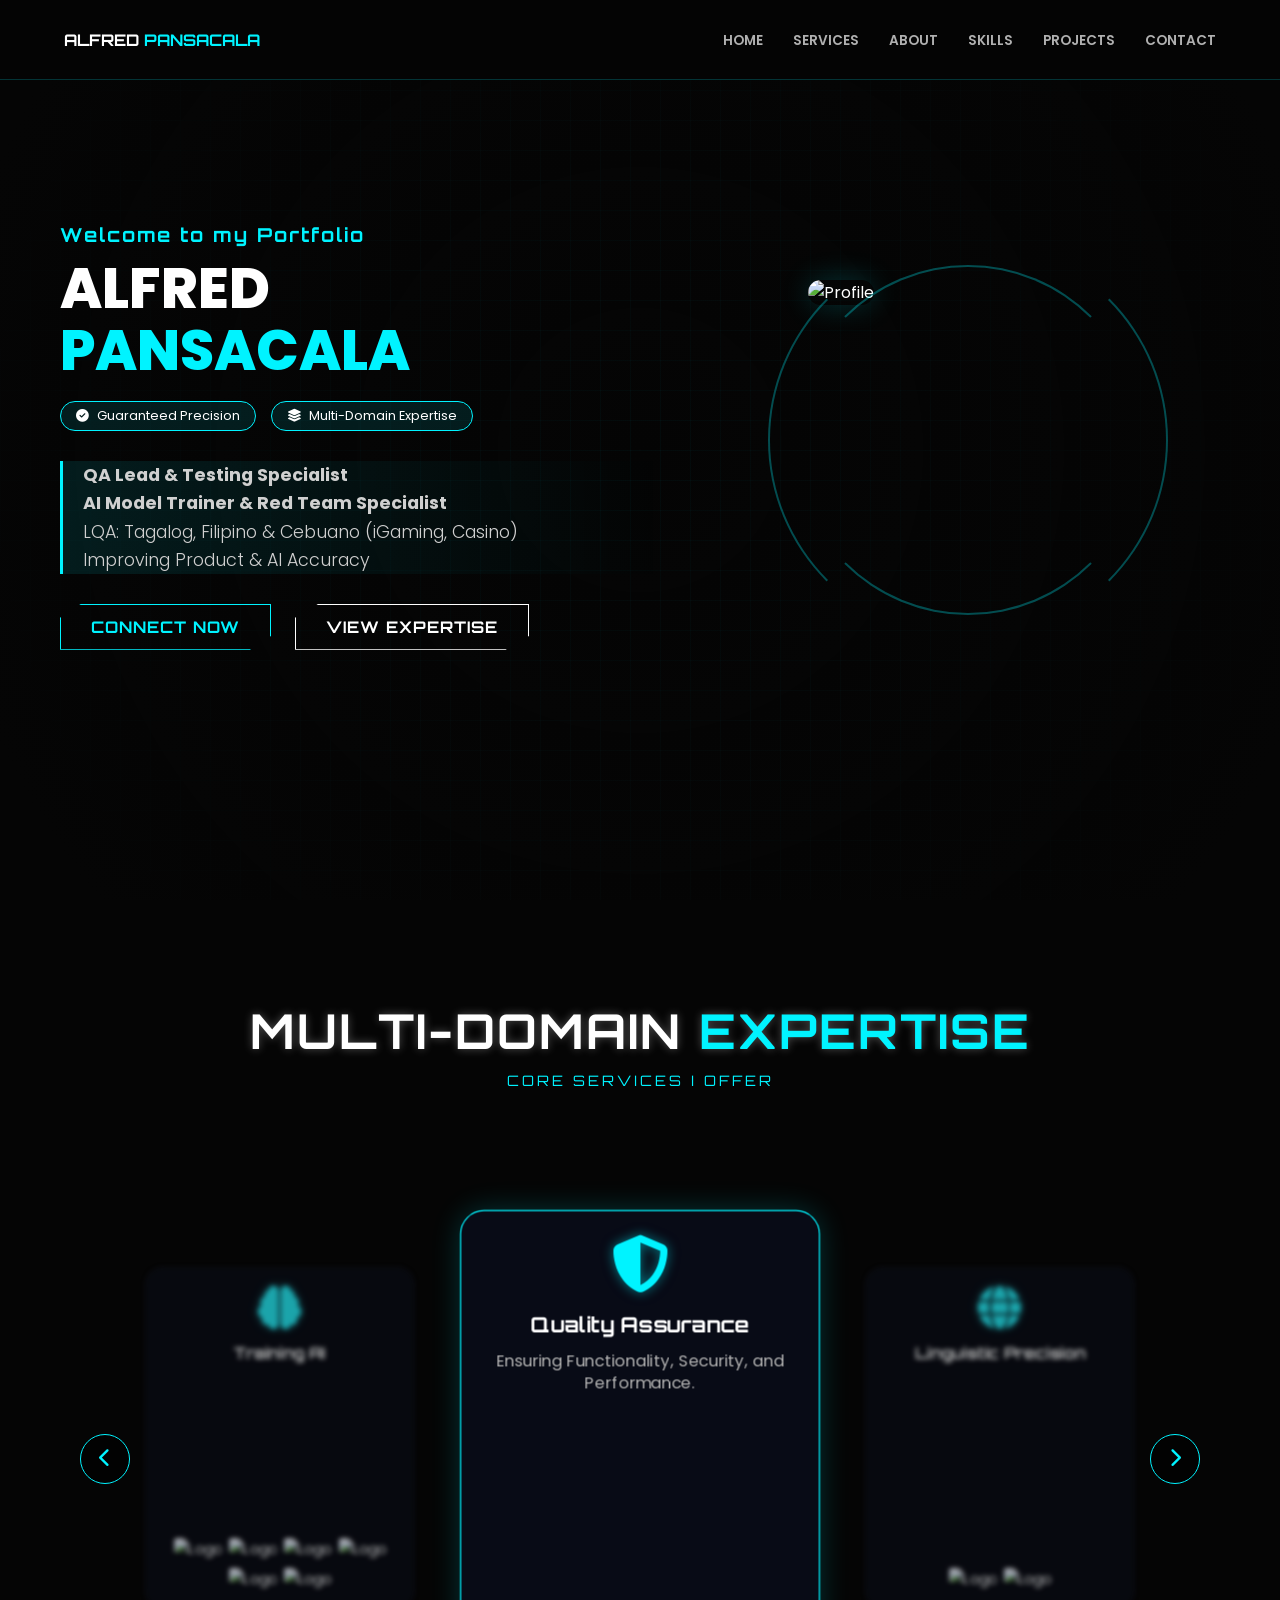
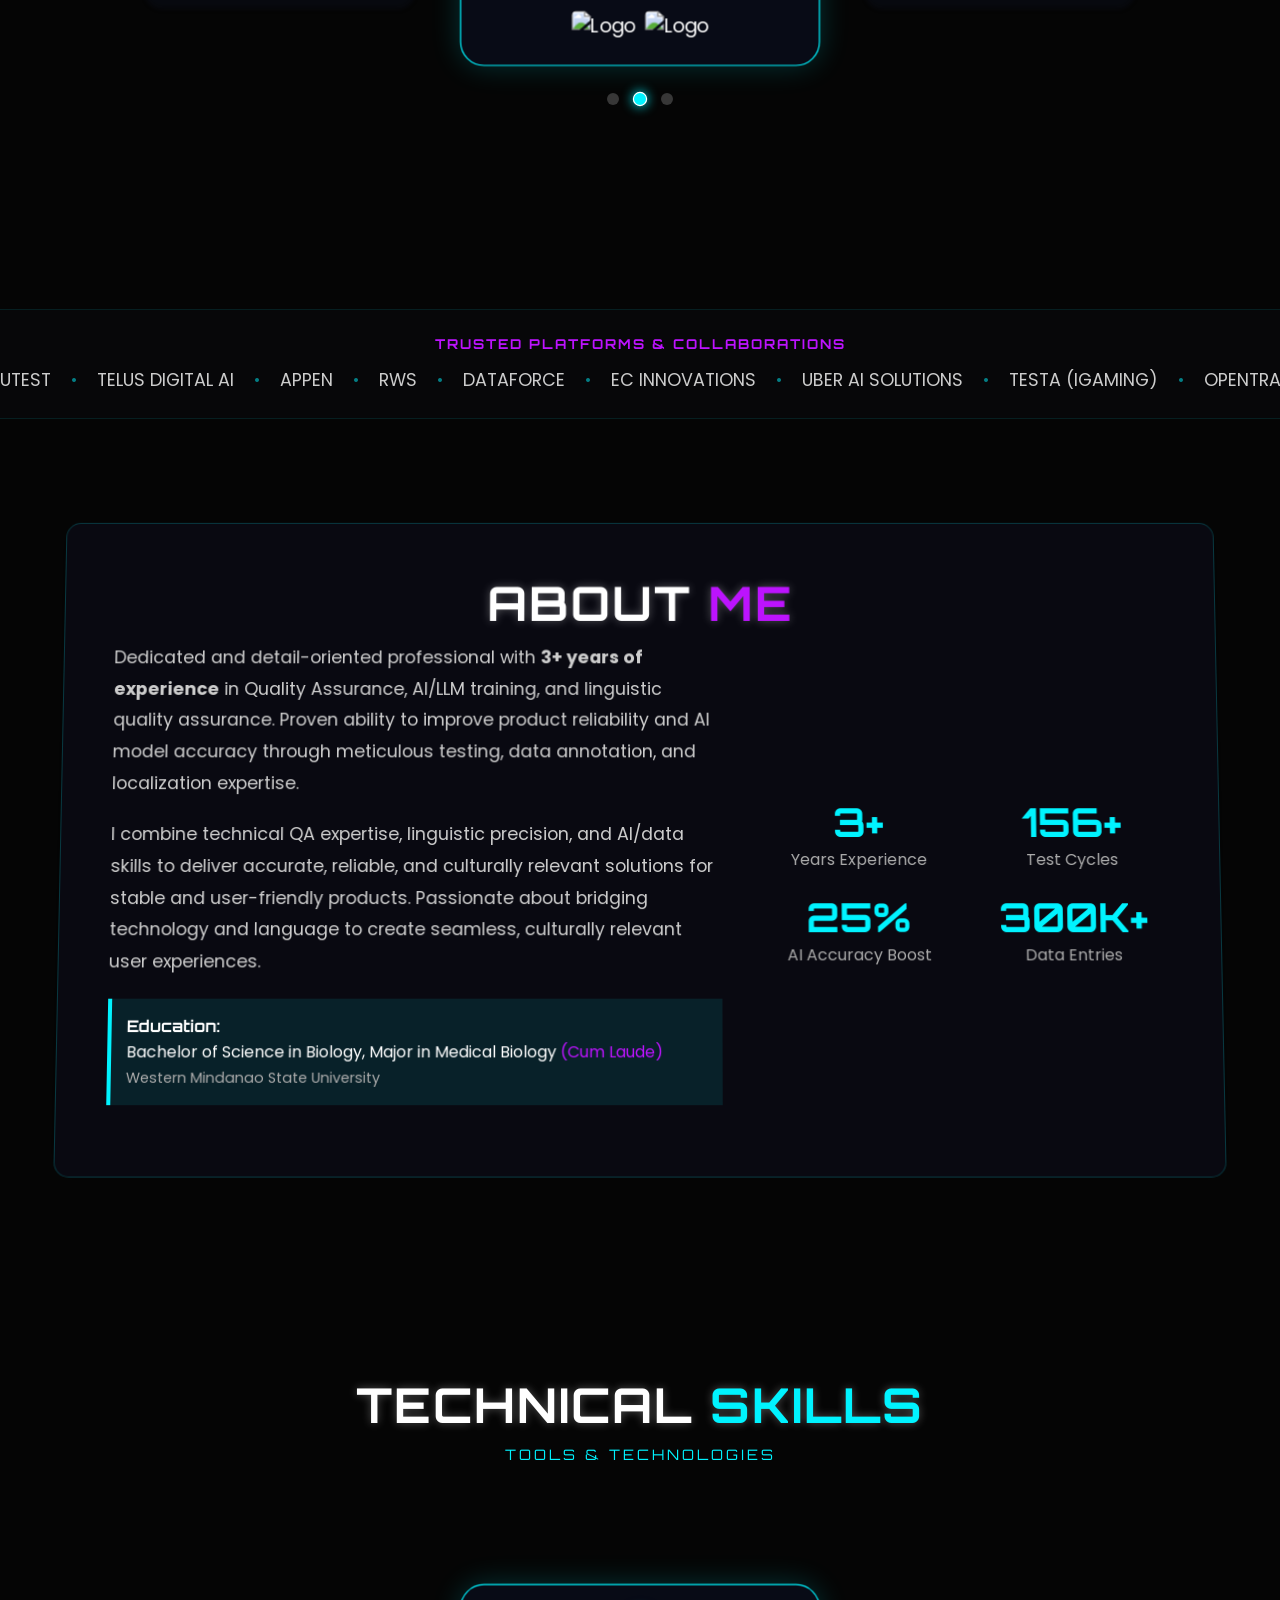
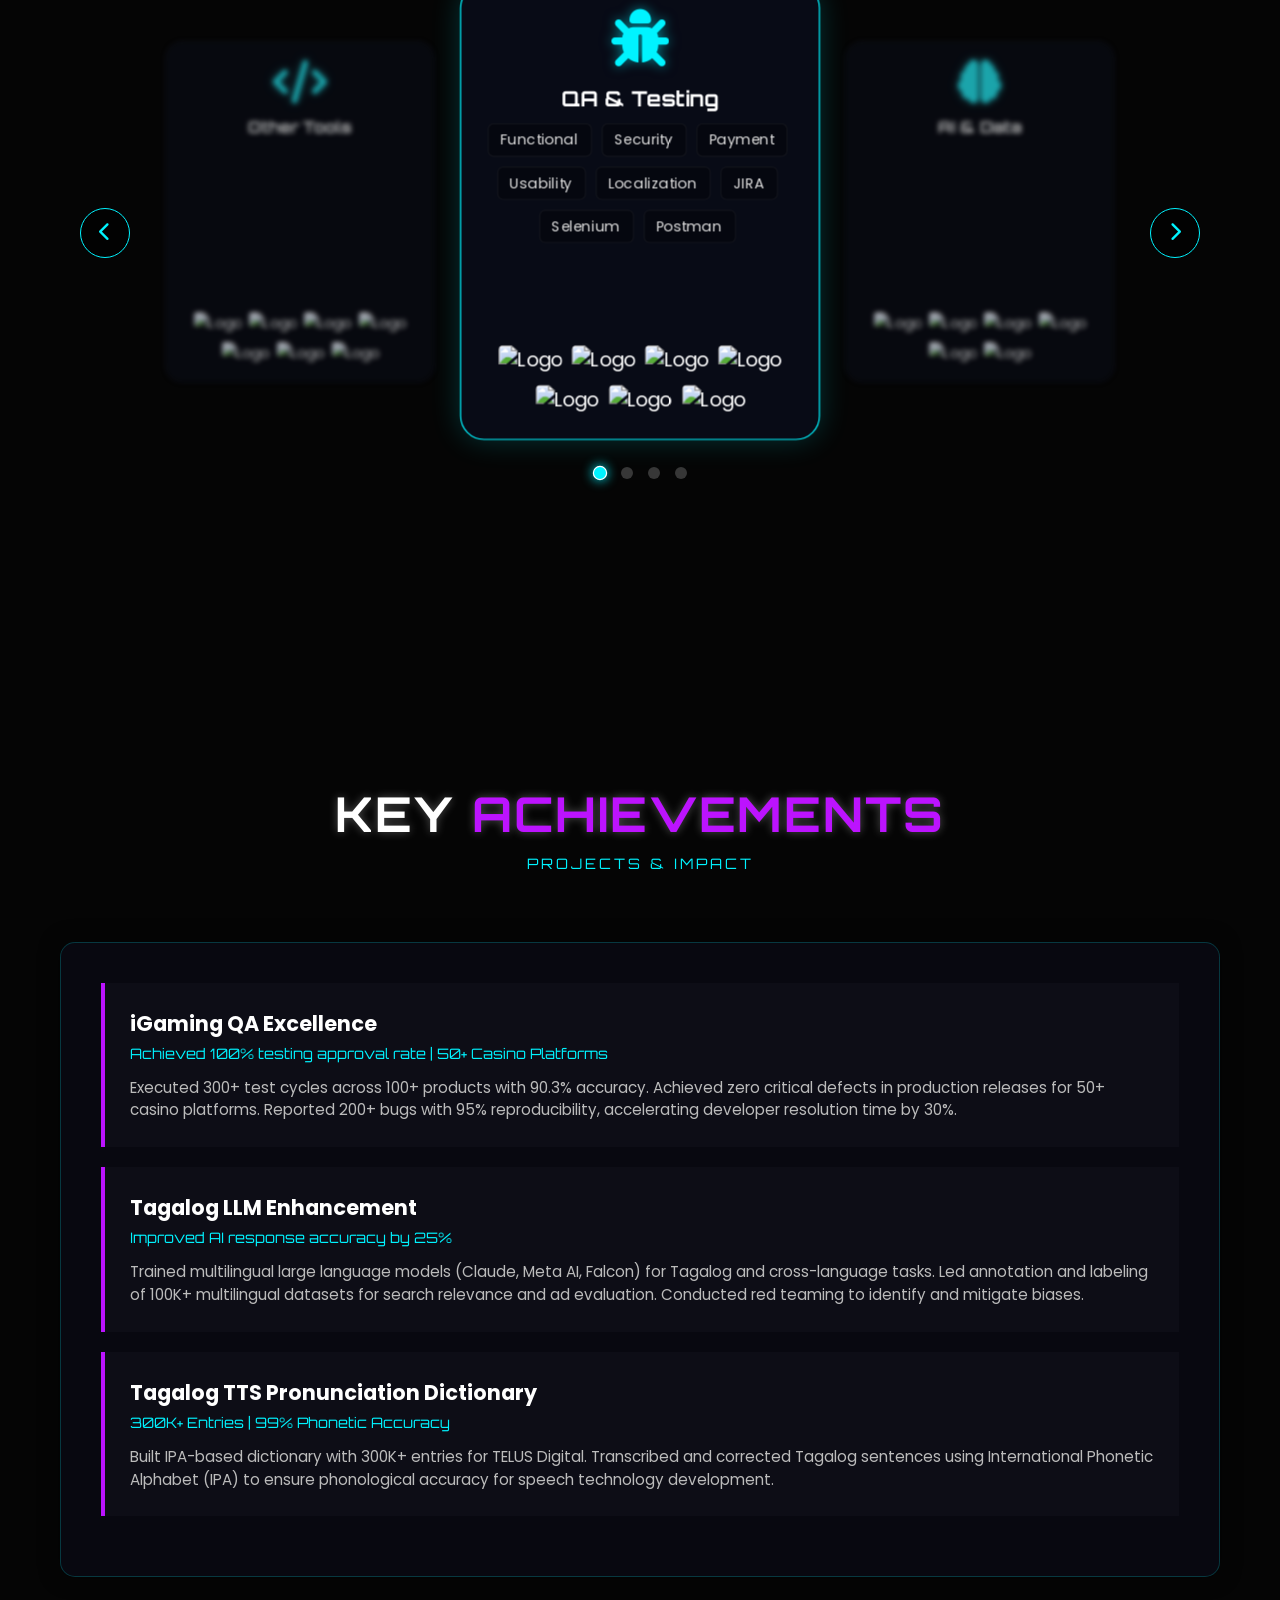
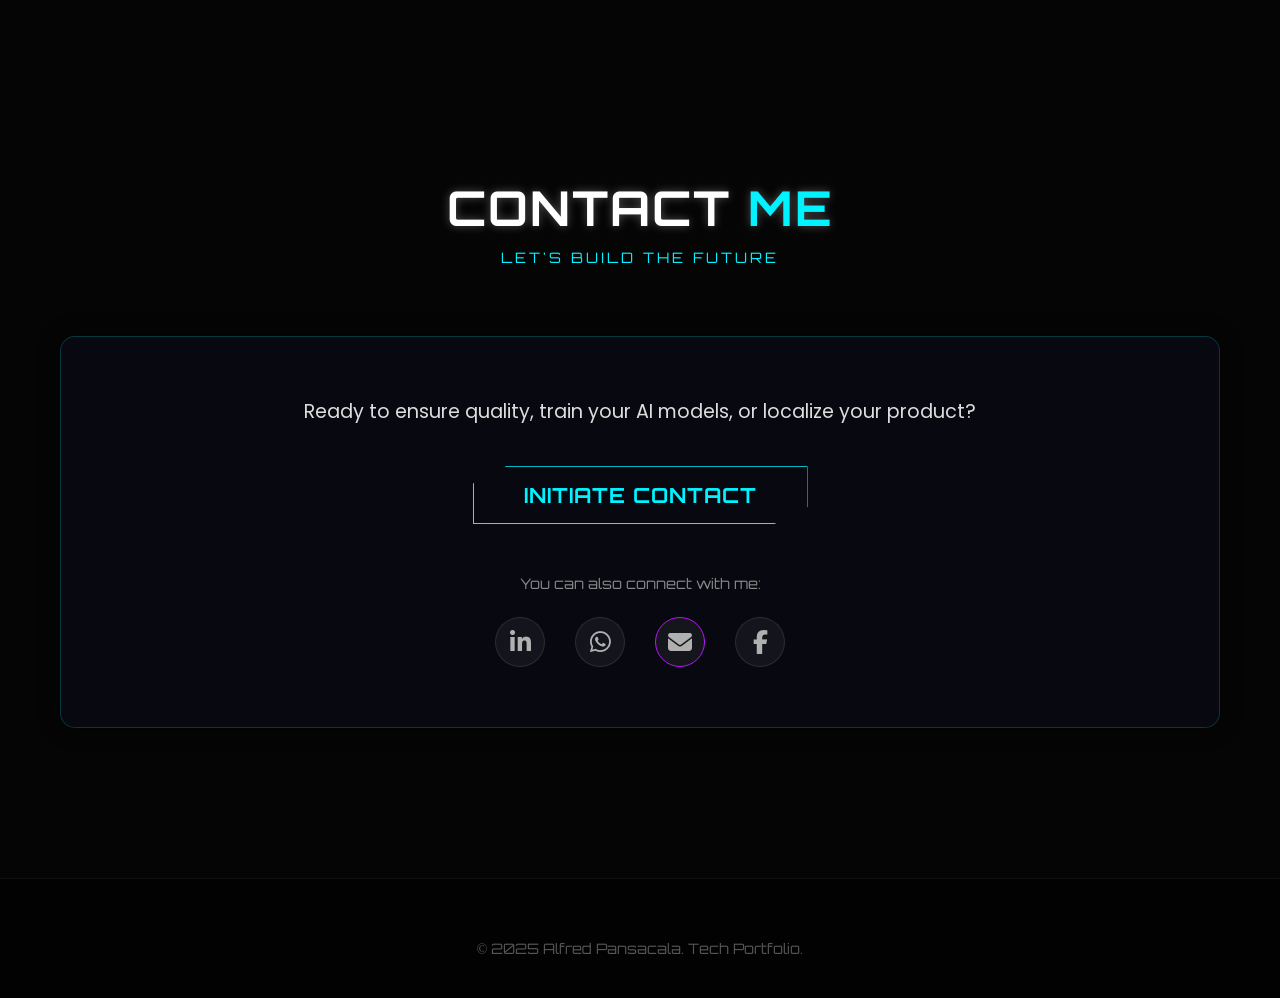
==== index.html @ 9da2f4f6 "Change greeting from 'Hello' to 'Goodbye'" ====
<!DOCTYPE html>
<html lang="en">
<head>
    <meta charset="UTF-8">
    <meta name="viewport" content="width=device-width, initial-scale=1.0">
    <title>Alfred Pansacala | Tech Portfolio</title>
    <!-- Google Fonts -->
    <link href="https://fonts.googleapis.com/css2?family=Orbitron:wght@400;700&family=Poppins:wght@300;400;600&display=swap" rel="stylesheet">
    <!-- Font Awesome -->
    <link rel="stylesheet" href="https://cdnjs.cloudflare.com/ajax/libs/font-awesome/6.4.0/css/all.min.css">

    <style>
        /* =========================================
           CSS VARIABLES & RESET
           ========================================= */
        :root {
            --bg-color: #050505;
            --card-bg: rgba(20, 20, 30, 0.6);
            --text-primary: #ffffff;
            --text-secondary: #b0b0b0;
            --neon-blue: #00f3ff;
            --neon-purple: #bc13fe;
            --gradient-tech: linear-gradient(90deg, var(--neon-blue), var(--neon-purple));
            --nav-height: 80px;
        }

        * {
            margin: 0;
            padding: 0;
            box-sizing: border-box;
            scroll-behavior: smooth;
        }

        html {
            scroll-padding-top: 100px;
        }

        body {
            font-family: 'Poppins', sans-serif;
            background-color: var(--bg-color);
            color: var(--text-primary);
            overflow-x: hidden;
            background-image: url('assets/images/bg5.gif');
            background-size: cover;
            background-position: center;
            background-attachment: fixed;
            background-repeat: no-repeat;
        }

        body::before {
            content: "";
            position: fixed;
            top: 0;
            left: 0;
            width: 100%;
            height: 100%;
            background-image: 
                linear-gradient(rgba(0, 243, 255, 0.03) 1px, transparent 1px),
                linear-gradient(90deg, rgba(0, 243, 255, 0.03) 1px, transparent 1px);
            background-size: 30px 30px;
            pointer-events: none;
            z-index: -1;
        }

        body::after {
            content: "";
            position: fixed;
            top: 0;
            left: 0;
            width: 100%;
            height: 100%;
            background: radial-gradient(circle at center, transparent 0%, var(--bg-color) 90%);
            pointer-events: none;
            z-index: -1;
        }

        a { text-decoration: none; color: inherit; pointer-events: auto; }
        section { padding: 100px 20px; max-width: 1200px; margin: 0 auto; perspective: 1000px; }
        
        .glass-panel {
            background: rgba(10, 10, 20, 0.75); backdrop-filter: blur(10px);
            border: 1px solid rgba(0, 243, 255, 0.2); box-shadow: 0 0 20px rgba(0, 0, 0, 0.5);
            border-radius: 15px;
        }

        .btn-tech {
            display: inline-block; padding: 12px 30px; font-family: 'Orbitron', sans-serif;
            font-weight: 700; text-transform: uppercase; letter-spacing: 1px; color: var(--neon-blue);
            background: transparent; border: 1px solid var(--neon-blue); position: relative;
            overflow: hidden; transition: all 0.3s ease; cursor: pointer;
            box-shadow: 0 0 10px rgba(0, 243, 255, 0.1);
            clip-path: polygon(10% 0, 100% 0, 100% 70%, 90% 100%, 0 100%, 0 30%);
            pointer-events: auto;
        }
        .btn-tech:hover { background: var(--neon-blue); color: black; box-shadow: 0 0 20px rgba(0, 243, 255, 0.6); }

        .section-title {
            text-align: center; font-size: 3rem; margin-bottom: 10px; text-transform: uppercase;
            letter-spacing: 2px; color: white; text-shadow: 0 0 10px rgba(255, 255, 255, 0.3);
            font-family: 'Orbitron', sans-serif;
        }

        .section-subtitle {
            text-align: center; color: var(--neon-blue); font-family: 'Orbitron', sans-serif;
            letter-spacing: 3px; margin-bottom: 70px; text-transform: uppercase; font-size: 0.9rem;
        }

        /* =========================================
           HEADER (UPDATED HOVER)
           ========================================= */
        header {
            position: fixed; top: 0; left: 0; width: 100%; height: var(--nav-height);
            background: rgba(5, 5, 5, 0.85); backdrop-filter: blur(15px); display: flex;
            justify-content: space-between; align-items: center; padding: 0 5%;
            z-index: 9999; border-bottom: 1px solid rgba(0, 243, 255, 0.2);
        }
        .logo { font-family: 'Orbitron', sans-serif; color: white; font-weight: 700; text-transform: uppercase; }
        .logo span { color: var(--neon-blue); }
        .nav-links { display: flex; gap: 30px; list-style: none; }
        
        .nav-links a { 
            font-size: 0.85rem; font-weight: 600; color: var(--text-secondary); 
            text-transform: uppercase; transition: all 0.3s ease;
            padding-bottom: 5px; position: relative; 
        }
        
        .nav-links a:hover { 
            color: var(--neon-blue); 
            text-shadow: 0 0 8px rgba(0, 243, 255, 0.6);
        }
        
        .nav-links a::after {
            content: ''; 
            position: absolute; 
            width: 0%; 
            height: 2px; 
            bottom: 0; 
            left: 0; 
            background-color: var(--neon-blue); 
            transition: width 0.3s ease;
        }
        
        .nav-links a:hover::after { width: 100%; }

        .hamburger { display: none; color: white; font-size: 1.5rem; cursor: pointer; }

        /* =========================================
           HERO
           ========================================= */
        #home { min-height: 100vh; display: flex; align-items: center; padding-top: var(--nav-height); position: relative; }
        .hero-container { display: flex; align-items: center; justify-content: space-between; width: 100%; flex-wrap: wrap-reverse; gap: 50px; }
        .hero-content { flex: 1.2; min-width: 300px; }
        .hero-content h2 { font-family: 'Orbitron', sans-serif; color: var(--neon-blue); font-size: 1.2rem; letter-spacing: 2px; margin-bottom: 10px; line-height: 1.3; }
        .hero-content h1 { font-size: 3.5rem; line-height: 1.1; margin-bottom: 20px; font-weight: 800; text-transform: uppercase; }
        .tech-headline {
            font-size: 1.1rem; color: #d0d0d0; margin-bottom: 20px; line-height: 1.6; font-weight: 300;
            border-left: 3px solid var(--neon-blue); padding-left: 20px; background: linear-gradient(90deg, rgba(0,243,255,0.1), transparent);
        }
        .hero-tags { display: flex; gap: 15px; margin-bottom: 30px; flex-wrap: wrap; }
        .hero-tag { font-size: 0.8rem; background: rgba(0, 243, 255, 0.1); border: 1px solid var(--neon-blue); padding: 5px 15px; border-radius: 20px; color: white; display: flex; align-items: center; gap: 8px; }
        
        .hero-visual { flex: 1; display: flex; justify-content: center; perspective: 1000px; }
        .image-wrapper-3d { width: 320px; height: 320px; position: relative; transform-style: preserve-3d; animation: rotate3d 10s infinite linear; }
        .image-wrapper-3d img { width: 100%; height: 100%; object-fit: cover; border-radius: 20px; box-shadow: 0 0 30px rgba(0, 243, 255, 0.2); }
        .ring { position: absolute; top: 50%; left: 50%; transform: translate(-50%, -50%); border-radius: 50%; border: 2px solid rgba(0, 243, 255, 0.3); pointer-events: none; }
        .ring-1 { width: 350px; height: 350px; border-left-color: transparent; border-right-color: transparent; animation: spin 8s linear infinite; }
        .ring-2 { width: 400px; height: 400px; border-top-color: transparent; border-bottom-color: transparent; animation: spin 12s linear infinite reverse; }

        @keyframes rotate3d { 0% { transform: rotateY(0deg) rotateX(0deg); } 50% { transform: rotateY(10deg) rotateX(5deg); } 100% { transform: rotateY(0deg) rotateX(0deg); } }
        @keyframes spin { 0% { transform: translate(-50%, -50%) rotate(0deg); } 100% { transform: translate(-50%, -50%) rotate(360deg); } }

        /* =========================================
           NEW: MARQUEE SECTION (SEAMLESS LOOP)
           ========================================= */
        .marquee-section {
            width: 100%;
            padding: 25px 0;
            background: rgba(10, 10, 15, 0.4); /* Slight dark tint */
            border-top: 1px solid rgba(0, 243, 255, 0.1);
            border-bottom: 1px solid rgba(0, 243, 255, 0.1);
            overflow: hidden;
            position: relative;
        }
        
        .marquee-header {
            text-align: center;
            font-family: 'Orbitron', sans-serif;
            color: var(--neon-purple);
            font-size: 0.85rem;
            letter-spacing: 2px;
            margin-bottom: 15px;
            text-transform: uppercase;
        }

        .marquee-container {
            width: 100%;
            overflow: hidden;
            white-space: nowrap;
            position: relative;
        }

        .marquee-content {
            display: inline-block;
            font-size: 1.1rem;
            color: #ccc;
            font-family: 'Poppins', sans-serif;
            text-transform: uppercase;
            /* Animation */
            animation: scroll-left 25s linear infinite;
            padding-right: 50px; /* Space before loop restarts */
        }

        .marquee-separator {
            color: var(--neon-blue);
            margin: 0 15px;
            opacity: 0.5;
        }

        /* Pause on hover */
        .marquee-container:hover .marquee-content {
            animation-play-state: paused;
        }

        @keyframes scroll-left {
            0% { transform: translateX(0); }
            100% { transform: translateX(-50%); } /* Moves half the width of the container (which holds 2 copies) */
        }

        /* =========================================
           SHARED CAROUSEL STYLES
           ========================================= */
        .carousel-wrapper {
            position: relative;
            width: 100%;
            height: 600px;
            display: flex;
            flex-direction: column;
            align-items: center;
            justify-content: center;
            margin-bottom: 50px;
        }

        .carousel-container {
            position: relative;
            width: 100%;
            height: 450px;
            perspective: 1500px;
            display: flex;
            align-items: center;
            justify-content: center;
            overflow: visible;
        }

        .carousel-card {
            position: absolute;
            width: 300px;
            height: 380px;
            background: rgba(10, 15, 30, 0.7);
            border: 1px solid rgba(255, 255, 255, 0.05);
            border-radius: 20px;
            display: flex;
            flex-direction: column;
            align-items: center;
            justify-content: flex-start; 
            text-align: center;
            padding: 20px;
            transition: all 0.5s cubic-bezier(0.25, 0.8, 0.25, 1);
            cursor: pointer;
            backface-visibility: hidden;
            opacity: 0;
            pointer-events: none; 
            box-shadow: 0 0 0 transparent;
            transform: scale(0.5) translateX(0);
        }

        .carousel-card.active {
            opacity: 1;
            z-index: 10;
            border-color: var(--neon-blue);
            box-shadow: 0 0 25px rgba(0, 243, 255, 0.2);
            pointer-events: auto;
            filter: none;
        }

        .carousel-card.active:hover {
            box-shadow: 0 0 40px rgba(0, 243, 255, 0.4);
            border-color: white;
        }

        .carousel-card.prev, .carousel-card.next {
            opacity: 0.7;
            z-index: 5;
            filter: blur(3px) grayscale(20%);
            pointer-events: none;
        }

        .carousel-card.prev-prev, .carousel-card.next-next {
            opacity: 0;
            z-index: 1;
            filter: blur(5px);
            pointer-events: none;
        }

        .card-icon { font-size: 3rem; color: var(--neon-blue); margin-bottom: 15px; text-shadow: 0 0 10px rgba(0, 243, 255, 0.5); flex-shrink: 0; }
        .carousel-card h3 { font-family: 'Orbitron', sans-serif; margin-bottom: 10px; color: white; font-size: 1.1rem; flex-shrink: 0; }
        .carousel-card p { color: var(--text-secondary); font-size: 0.85rem; line-height: 1.4; }
        .click-hint { margin-top: 10px; font-size: 0.7rem; color: var(--neon-blue); font-family: 'Orbitron'; opacity: 0; transition: 0.3s; }
        .carousel-card.active .click-hint { opacity: 0.8; }

        /* MULTI-LOGO CONTAINER */
        .card-logos-container {
            margin-top: auto; 
            width: 100%;
            display: flex;
            flex-wrap: wrap; 
            justify-content: center;
            align-items: center;
            gap: 8px;
            padding-top: 15px;
        }
        
        .card-logo {
            max-height: 45px; 
            width: auto;
            max-width: 80px;
            object-fit: contain; 
            border-radius: 4px;
            transition: transform 0.3s;
        }
        
        .card-logo:hover {
            transform: scale(1.1);
            z-index: 2;
        }

        /* Skills Specific: Hide tags on side cards */
        .carousel-card:not(.active) .skill-tags { display: none; }
        .carousel-card:not(.active) .skill-desc { display: none; }

        /* Skills Specific: Tags styling */
        .skill-tags {
            display: flex; flex-wrap: wrap; gap: 8px; justify-content: center;
            width: 100%; overflow-y: auto;
            max-height: 100px; 
            padding-right: 5px;
        }
        .skill-tags::-webkit-scrollbar { width: 4px; }
        .skill-tags::-webkit-scrollbar-track { background: rgba(0,0,0,0.3); }
        .skill-tags::-webkit-scrollbar-thumb { background: var(--neon-blue); border-radius: 2px; }
        
        .skill-tag {
            font-size: 0.75rem; color: #ddd; background: rgba(0,0,0,0.3);
            padding: 4px 10px; border-radius: 5px; border: 1px solid rgba(255,255,255,0.05);
        }

        /* Navigation Buttons */
        .nav-btn {
            position: absolute;
            top: 50%;
            transform: translateY(-50%);
            background: rgba(0,0,0,0.5);
            border: 1px solid var(--neon-blue);
            color: var(--neon-blue);
            width: 50px;
            height: 50px;
            border-radius: 50%;
            display: flex;
            align-items: center;
            justify-content: center;
            cursor: pointer;
            z-index: 20;
            transition: 0.3s;
            font-size: 1.2rem;
        }
        .nav-btn:hover { background: var(--neon-blue); color: black; box-shadow: 0 0 15px var(--neon-blue); }
        .prev-btn { left: 20px; }
        .next-btn { right: 20px; }

        .carousel-dots { display: flex; gap: 15px; margin-top: 30px; z-index: 20; }
        .dot { width: 12px; height: 12px; border-radius: 50%; background: rgba(255,255,255,0.2); cursor: pointer; transition: 0.3s; border: 1px solid transparent; }
        .dot.active { background: var(--neon-blue); box-shadow: 0 0 10px var(--neon-blue); border-color: white; transform: scale(1.2); }

        /* =========================================
           PROJECTS SECTION
           ========================================= */
        .project-card {
            background: rgba(20, 20, 30, 0.5);
            border-left: 4px solid var(--neon-purple);
            padding: 25px;
            margin-bottom: 20px;
            transition: 0.3s;
        }
        .project-card:hover {
            background: rgba(30, 30, 45, 0.7);
            padding-left: 35px;
        }
        .project-title {
            font-size: 1.3rem; font-weight: 700; color: white; margin-bottom: 5px;
        }
        .project-stat {
            color: var(--neon-blue); font-family: 'Orbitron'; font-size: 0.9rem; margin-bottom: 15px; display: block;
        }
        .project-desc { color: #bbb; font-size: 0.95rem; line-height: 1.5; }

        /* =========================================
           MODAL
           ========================================= */
        .modal-overlay {
            position: fixed; top: 0; left: 0; width: 100%; height: 100%;
            background: rgba(0, 0, 0, 0.85); backdrop-filter: blur(8px);
            z-index: 10000; display: none; align-items: center; justify-content: center;
            opacity: 0; transition: opacity 0.3s ease;
        }
        .modal-overlay.active { display: flex; opacity: 1; }
        .modal-content {
            background: rgba(10, 12, 20, 0.95); border: 1px solid var(--neon-blue);
            box-shadow: 0 0 40px rgba(0, 243, 255, 0.2); width: 90%; max-width: 700px;
            max-height: 85vh; padding: 40px; border-radius: 15px; position: relative;
            transform: scale(0.9); transition: transform 0.3s ease; overflow-y: auto; color: white;
        }
        .modal-overlay.active .modal-content { transform: scale(1); }
        .close-modal { position: absolute; top: 20px; right: 20px; color: var(--neon-blue); font-size: 2rem; cursor: pointer; transition: 0.3s; line-height: 1; }
        .close-modal:hover { color: white; transform: rotate(90deg); }

        .modal-title { font-family: 'Orbitron'; color: var(--neon-blue); font-size: 2rem; margin-bottom: 30px; border-bottom: 1px solid #333; padding-bottom: 15px; }
        .exp-item { margin-bottom: 30px; border-left: 2px solid #333; padding-left: 20px; transition: 0.3s; }
        .exp-item:hover { border-left-color: var(--neon-purple); padding-left: 25px; background: linear-gradient(90deg, rgba(188, 19, 254, 0.05), transparent); }
        .exp-header { display: flex; justify-content: space-between; flex-wrap: wrap; margin-bottom: 10px; }
        .exp-role { font-size: 1.2rem; font-weight: 700; color: white; }
        .exp-date { font-family: 'Orbitron'; font-size: 0.9rem; color: var(--neon-blue); }
        .exp-company { color: var(--text-secondary); font-weight: 600; margin-bottom: 10px; display: block; }
        .exp-desc ul { list-style: disc; margin-left: 20px; color: #ccc; font-size: 0.95rem; line-height: 1.6; }
        .exp-desc li { margin-bottom: 5px; }

        .contact-form-modal-title { font-family: 'Orbitron'; color: var(--neon-blue); font-size: 1.8rem; margin-bottom: 20px; text-align: center; }
        .form-group { margin-bottom: 20px; }
        .form-input { width: 100%; padding: 15px; background: rgba(0, 0, 0, 0.5); border: 1px solid #333; color: white; font-family: 'Poppins', sans-serif; font-size: 1rem; outline: none; transition: 0.3s; border-radius: 5px; }
        .form-input:focus { border-color: var(--neon-blue); box-shadow: 0 0 10px rgba(0, 243, 255, 0.2); }
        .contact-btn-submit { width: 100%; padding: 15px; font-size: 1.1rem; transition: all 0.3s; }

        /* Footer */
        footer { background: #020202; border-top: 1px solid rgba(255,255,255,0.05); padding: 40px 20px; text-align: center; margin-top: 50px; }

        .contact-socials-container {
            margin-top: 30px;
            display: flex;
            flex-direction: column;
            align-items: center;
            gap: 15px;
        }
        .connect-subtitle {
            font-family: 'Orbitron'; 
            font-size: 0.9rem; 
            color: #888;
            margin-bottom: 10px;
        }
        .social-icons-row {
            display: flex; 
            justify-content: center; 
            gap: 30px;
        }
        .social-icon { width: 50px; height: 50px; border-radius: 50%; display: flex; align-items: center; justify-content: center; font-size: 1.5rem; color: var(--text-secondary); background: rgba(255,255,255,0.05); border: 1px solid rgba(255,255,255,0.1); transition: 0.3s; }
        .social-icon:hover { color: white; background: var(--neon-blue); box-shadow: 0 0 15px var(--neon-blue); transform: translateY(-5px); }
        
        .social-icon.email-icon {
            border-color: var(--neon-purple);
        }
        .social-icon.email-icon:hover {
            background: var(--neon-purple);
            box-shadow: 0 0 15px var(--neon-purple);
        }

        footer p { color: #555; font-size: 0.9rem; font-family: 'Orbitron'; margin-top: 20px; }

        /* Responsive */
        @media (max-width: 768px) {
            .hamburger { display: block; }
            .nav-links { position: fixed; top: var(--nav-height); left: 0; width: 100%; height: 0; background: rgba(5, 5, 5, 0.98); flex-direction: column; justify-content: center; align-items: center; overflow: hidden; transition: height 0.4s ease-in-out; z-index: 9999; }
            .nav-links.active { height: 350px; border-bottom: 2px solid var(--neon-blue); }
            .nav-links a { font-size: 1rem; margin: 10px 0; }
            .hero-content { text-align: center; }
            .hero-content h1 { font-size: 2.2rem; }
            .tech-headline { font-size: 0.9rem; border-left: none; border-top: 3px solid var(--neon-blue); padding-left: 0; padding-top: 10px; }
            .image-wrapper-3d { width: 250px; height: 250px; }
            .modal-content { width: 95%; padding: 25px; }
            .carousel-card { width: 260px; height: 340px; }
            .prev-btn { left: 10px; }
            .next-btn { right: 10px; }
            .card-logo { max-height: 35px; max-width: 60px; } 
            .marquee-content { font-size: 0.9rem; } /* Smaller font on mobile */
        }

        .hidden-el { opacity: 0; transform: translateY(50px); transition: all 0.8s ease; }
        .show-el { opacity: 1; transform: translateY(0); }
    </style>
</head>
<body>

    <!-- Header -->
    <header>
        <div class="logo">Alfred <span>Pansacala</span></div>
        <nav>
            <ul class="nav-links" id="navLinks">
                <li><a href="#home">Home</a></li>
                <li><a href="#services">Services</a></li>
                <li><a href="#about">About</a></li>
                <li><a href="#skills">Skills</a></li>
                <li><a href="#projects">Projects</a></li>
                <li><a href="#contact">Contact</a></li>
            </ul>
        </nav>
        <div class="hamburger" id="hamburger"><i class="fas fa-bars"></i></div>
    </header>

    <!-- Hero Section -->
    <section id="home">
        <div class="hero-container">
            <div class="hero-content hidden-el">
               <h2>Welcome to my Portfolio</h2>
                <h1>Alfred<br><span style="color: var(--neon-blue);">Pansacala</span></h1>
                
                <div class="hero-tags">
                    <div class="hero-tag"><i class="fas fa-check-circle"></i> Guaranteed Precision</div>
                    <div class="hero-tag"><i class="fas fa-layer-group"></i> Multi-Domain Expertise</div>
                </div>

                <!-- NOTE: I kept the tech-headline below because it adds character 
                         ("Where Technical Testing...") which isn't in your new H1 title. 
                         However, if you feel this is too much text, you can delete the 
                         whole <div class="tech-headline">...</div> block. -->
                 <div class="tech-headline">
                    <strong>QA Lead & Testing Specialist</strong><br>
                    <strong>AI Model Trainer & Red Team Specialist</strong><br>
                    <span>LQA: Tagalog, Filipino & Cebuano</span> (iGaming, Casino)<br>
                    Improving Product & AI Accuracy
                </div>
                <div style="margin-top: 30px;">
                    <a href="#contact" class="btn-tech">Connect Now</a>
                    <a href="#services" class="btn-tech" style="margin-left: 20px; border-color: white; color: white;">View Expertise</a>
                </div>
            </div>
            <div class="hero-visual hidden-el">
                <div class="image-wrapper-3d">
                    <img src="assets/images/Good image.png" alt="Profile">
                    <div class="ring ring-1"></div>
                    <div class="ring ring-2"></div>
                </div>
            </div>
        </div>
    </section>

    <!-- Services Section (Carousel) -->
    <section id="services">
        <h2 class="section-title hidden-el">Multi-Domain <span style="color: var(--neon-blue);">Expertise</span></h2>
        <div class="section-subtitle hidden-el">Core Services I Offer</div>

        <div class="carousel-wrapper">
            <div class="prev-btn nav-btn" onclick="moveCarousel('services', -1)"><i class="fas fa-chevron-left"></i></div>
            
            <div class="carousel-container" id="servicesCarousel">
                <!-- Cards injected by JS -->
            </div>

            <div class="next-btn nav-btn" onclick="moveCarousel('services', 1)"><i class="fas fa-chevron-right"></i></div>

            <div class="carousel-dots" id="servicesDots">
                <!-- Dots injected by JS -->
            </div>
        </div>
    </section>

    <!-- =========================================
         FIXED: MARQUEE SECTION (SEAMLESS LOOP)
         ========================================= -->
    <div class="marquee-section">
        <h3 class="marquee-header">Trusted Platforms & Collaborations</h3>
        <div class="marquee-container">
            <!-- 
                 FIX: DOUBLE CONTENT STRATEGY.
                 We duplicate the list twice. The CSS animation moves the ENTIRE div by -50% (half width).
                 This creates a seamless infinite loop.
            -->
            <div class="marquee-content">
                <!-- FIRST COPY -->
                uTest <span class="marquee-separator">•</span> TELUS Digital AI <span class="marquee-separator">•</span> Appen <span class="marquee-separator">•</span> RWS <span class="marquee-separator">•</span> DataForce <span class="marquee-separator">•</span> EC Innovations <span class="marquee-separator">•</span> Uber AI Solutions <span class="marquee-separator">•</span> TESTA (iGaming) <span class="marquee-separator">•</span> Opentrain AI 
                
                <!-- SPACER FOR SEAMLESS GAP -->
                <span style="margin-left: 50px;"></span>
                
                <!-- SECOND COPY (Identical to first) -->
                uTest <span class="marquee-separator">•</span> TELUS Digital AI <span class="marquee-separator">•</span> Appen <span class="marquee-separator">•</span> RWS <span class="marquee-separator">•</span> DataForce <span class="marquee-separator">•</span> EC Innovations <span class="marquee-separator">•</span> Uber AI Solutions <span class="marquee-separator">•</span> TESTA (iGaming) <span class="marquee-separator">•</span> Opentrain AI
            </div>
        </div>
    </div>

    <!-- About Section -->
    <section id="about">
        <div class="glass-panel" style="padding: 50px; transform: rotateX(2deg);">
            <h2 class="section-title hidden-el">About <span style="color: var(--neon-purple);">Me</span></h2>
            <div style="display: flex; gap: 40px; flex-wrap: wrap; align-items: center;">
                <div style="flex: 1.5; min-width: 300px;">
                    <p style="color: #ccc; margin-bottom: 20px; font-size: 1.1rem; line-height: 1.8;">
                        Dedicated and detail-oriented professional with <strong>3+ years of experience</strong> in Quality Assurance, AI/LLM training, and linguistic quality assurance. Proven ability to improve product reliability and AI model accuracy through meticulous testing, data annotation, and localization expertise.
                    </p>
                    <p style="color: #ccc; margin-bottom: 20px; font-size: 1.1rem; line-height: 1.8;">
                        I combine technical QA expertise, linguistic precision, and AI/data skills to deliver accurate, reliable, and culturally relevant solutions for stable and user-friendly products. Passionate about bridging technology and language to create seamless, culturally relevant user experiences.
                    </p>
                    <div style="background: rgba(0, 243, 255, 0.1); padding: 15px; border-left: 4px solid var(--neon-blue); margin-bottom: 20px;">
                        <strong style="color:white; font-family:'Orbitron';">Education:</strong><br>
                        Bachelor of Science in Biology, Major in Medical Biology <span style="color: var(--neon-purple);">(Cum Laude)</span><br>
                        <span style="font-size: 0.9rem; color: #aaa;">Western Mindanao State University</span>
                    </div>
                </div>
                <div style="flex: 1; min-width: 250px; display: grid; grid-template-columns: 1fr 1fr; gap: 20px;">
                    <div style="text-align: center;">
                        <h3 style="font-family: 'Orbitron'; color: var(--neon-blue); font-size: 2.5rem;">3+</h3>
                        <p style="color: #aaa;">Years Experience</p>
                    </div>
                    <div style="text-align: center;">
                        <h3 style="font-family: 'Orbitron'; color: var(--neon-blue); font-size: 2.5rem;">156+</h3>
                        <p style="color: #aaa;">Test Cycles</p>
                    </div>
                    <div style="text-align: center;">
                        <h3 style="font-family: 'Orbitron'; color: var(--neon-blue); font-size: 2.5rem;">25%</h3>
                        <p style="color: #aaa;">AI Accuracy Boost</p>
                    </div>
                    <div style="text-align: center;">
                        <h3 style="font-family: 'Orbitron'; color: var(--neon-blue); font-size: 2.5rem;">300K+</h3>
                        <p style="color: #aaa;">Data Entries</p>
                    </div>
                </div>
            </div>
        </div>
    </section>

    <!-- Skills Section (CAROUSEL) -->
    <section id="skills">
        <h2 class="section-title hidden-el">Technical <span style="color: var(--neon-blue);">Skills</span></h2>
        <div class="section-subtitle hidden-el">Tools & Technologies</div>
        
        <div class="carousel-wrapper">
            <div class="prev-btn nav-btn" onclick="moveCarousel('skills', -1)"><i class="fas fa-chevron-left"></i></div>
            
            <div class="carousel-container" id="skillsCarousel">
                <!-- Cards injected by JS -->
            </div>

            <div class="next-btn nav-btn" onclick="moveCarousel('skills', 1)"><i class="fas fa-chevron-right"></i></div>

            <div class="carousel-dots" id="skillsDots">
                <!-- Dots injected by JS -->
            </div>
        </div>
    </section>

    <!-- Projects Section -->
    <section id="projects">
        <h2 class="section-title hidden-el">Key <span style="color: var(--neon-purple);">Achievements</span></h2>
        <div class="section-subtitle hidden-el">Projects & Impact</div>

        <div class="glass-panel" style="padding: 40px;">
            <!-- Project 1 -->
            <div class="project-card hidden-el">
                <div class="project-title">iGaming QA Excellence</div>
                <span class="project-stat">Achieved 100% testing approval rate | 50+ Casino Platforms</span>
                <p class="project-desc">
                    Executed 300+ test cycles across 100+ products with 90.3% accuracy. Achieved zero critical defects in production releases for 50+ casino platforms. Reported 200+ bugs with 95% reproducibility, accelerating developer resolution time by 30%.
                </p>
            </div>

            <!-- Project 2 -->
            <div class="project-card hidden-el">
                <div class="project-title">Tagalog LLM Enhancement</div>
                <span class="project-stat">Improved AI response accuracy by 25%</span>
                <p class="project-desc">
                    Trained multilingual large language models (Claude, Meta AI, Falcon) for Tagalog and cross-language tasks. Led annotation and labeling of 100K+ multilingual datasets for search relevance and ad evaluation. Conducted red teaming to identify and mitigate biases.
                </p>
            </div>

            <!-- Project 3 -->
            <div class="project-card hidden-el">
                <div class="project-title">Tagalog TTS Pronunciation Dictionary</div>
                <span class="project-stat">300K+ Entries | 99% Phonetic Accuracy</span>
                <p class="project-desc">
                    Built IPA-based dictionary with 300K+ entries for TELUS Digital. Transcribed and corrected Tagalog sentences using International Phonetic Alphabet (IPA) to ensure phonological accuracy for speech technology development.
                </p>
            </div>
        </div>
    </section>

    <!-- Contact Section -->
    <section id="contact">
        <h2 class="section-title hidden-el">Contact <span style="color: var(--neon-blue);">Me</span></h2>
        <div class="section-subtitle hidden-el">Let's Build The Future</div>
        <div class="glass-panel" style="padding: 60px 20px; text-align: center;">
            <p style="font-size: 1.2rem; margin-bottom: 40px; color: #ddd;">
                Ready to ensure quality, train your AI models, or localize your product?
            </p>
            
            <!-- Main Contact Button -->
            <button onclick="openContactModal()" class="btn-tech" style="font-size: 1.3rem; padding: 15px 50px; margin-bottom: 20px;">Initiate Contact</button>
            
            <!-- Socials moved below button -->
            <div class="contact-socials-container">
                <span class="connect-subtitle">You can also connect with me:</span>
                <div class="social-icons-row">
                    <!-- 1. LinkedIn -->
                    <a href="https://www.linkedin.com/in/alfredpansacala/" target="_blank" class="social-icon" title="LinkedIn">
                        <i class="fab fa-linkedin-in"></i>
                    </a>
                    <!-- 2. WhatsApp -->
                    <a href="https://wa.me/639752425938" target="_blank" class="social-icon" title="WhatsApp">
                        <i class="fab fa-whatsapp"></i>
                    </a>
                    <!-- 3. Email -->
                    <a href="mailto:pansacala.alfred04@gmail.com" class="social-icon email-icon" title="Email Me">
                        <i class="fas fa-envelope"></i>
                    </a>
                    <!-- 4. Facebook -->
                    <a href="https://www.facebook.com/iamalfredyasutake" target="_blank" class="social-icon" title="Facebook">
                        <i class="fab fa-facebook-f"></i>
                    </a>
                </div>
            </div>
        </div>
    </section>

    <!-- FOOTER -->
    <footer>
        <p>&copy; 2025 Alfred Pansacala. Tech Portfolio.</p>
    </footer>

    <!-- =========================================
         MODAL POP-UP CONTAINER (SERVICES)
         ========================================= -->
    <div class="modal-overlay" id="modalOverlay">
        <div class="modal-content">
            <div class="close-modal" onclick="closeModal()">&times;</div>
            
            <!-- Content: iGaming QA -->
            <div id="content-igaming" style="display: none;">
                <h2 class="modal-title">Quality Assurance Testing</h2>
                <div class="exp-item">
                    <div class="exp-header"><span class="exp-role">QA Tester [Trained TTL]</span><span class="exp-date">Dec 2022 - Present</span></div>
                    <span class="exp-company">uTest</span>
                    <div class="exp-desc">
                        <ul>
                            <li>Executed 400+ test cycles across 100+ products, identifying 300+ defects with 92.26% accuracy.</li>
                            <li>Earned UTest Silver rating for consistent, high-quality reporting and cross-platform testing.</li>
                            <li>Improved product reliability by 30% through prioritizing critical bugs and collaborating with developers.</li>
                            <li>Led and mentored junior testers as a trained Test Team Lead.</li>
                            <li>Utilized Chrome Dev Tools and Postman API for defect tracking and performance optimization.</li>
                        </ul>
                    </div>
                </div>
                <div class="exp-item">
                    <div class="exp-header"><span class="exp-role">Casino | iGaming QA Tester</span><span class="exp-date">Oct 2025 - Present</span></div>
                    <span class="exp-company">TESTA</span>
                    <div class="exp-desc">
                        <ul>
                            <li>Conduct iGaming QA Testing for Casino or gambling sites, mobile games applications and websites.</li>
                            <li>Conduct Security testing, Payment testing, Usability Testing, and Localization testing.</li>
                            <li>Identify defects, issues, problems, and create report bugs for development team.</li>
                        </ul>
                    </div>
                </div>
            </div>

            <!-- Content: AI Training -->
            <div id="content-ai" style="display: none;">
                <h2 class="modal-title">Training Artificial Intelligence</h2>
                <div class="exp-item">
                    <div class="exp-header"><span class="exp-role">AI | LLM Trainer</span><span class="exp-date">Jun 2023 - Present</span></div>
                    <span class="exp-company">Appen, Dataforce, RWS & Opentrain AI</span>
                    <div class="exp-desc">
                        <ul>
                            <li>Trained multilingual AI models (Claude, Meta AI, Falcon LLM) for Tagalog and cross-language tasks.</li>
                            <li>Improved AI response accuracy by 25% through prompt engineering and red team exercises.</li>
                            <li>Led annotation and labeling of 100K+ multilingual datasets for search relevance, ads evaluation, and user intent alignment.</li>
                            <li>Analyzing AI model outputs, identifying data patterns, and optimizing AI model.</li>
                            <li>Supported Falcon LLM in regional NLP tasks including semantic understanding and localized content generation.</li>
                        </ul>
                    </div>
                </div>
                <div class="exp-item">
                    <div class="exp-header"><span class="exp-role">Translation Specialist</span><span class="exp-date">Apr 2025 - Present</span></div>
                    <span class="exp-company">Uber AI Solutions</span>
                    <div class="exp-desc">
                        <ul>
                            <li>Supported AI development in regional NLP tasks including dialogue fine-tuning and content logic assessment.</li>
                        </ul>
                    </div>
                </div>
            </div>

            <!-- Content: LQA -->
            <div id="content-lqa" style="display: none;">
                <h2 class="modal-title">Linguistic Precision</h2>
                <div class="exp-item">
                    <div class="exp-header"><span class="exp-role">LQA Tester</span><span class="exp-date">Aug 2025 - Present</span></div>
                    <span class="exp-company">EC Innovations, Inc.</span>
                    <div class="exp-desc">
                        <ul>
                            <li>Conducted linguistic quality assurance (LQA) testing for game products to ensure high-quality Tagalog localization.</li>
                            <li>Identified and reported linguistic, functional, and cosmetic bugs related to Tagalog translations.</li>
                            <li>Verified accuracy, consistency, and cultural appropriateness of localized text.</li>
                        </ul>
                    </div>
                </div>
                <div class="exp-item">
                    <div class="exp-header"><span class="exp-role">Tagalog Linguist – QA & IPA Specialist</span><span class="exp-date">Jun 2025 - Present</span></div>
                    <span class="exp-company">TELUS Digital AI Data Solutions</span>
                    <div class="exp-desc">
                        <ul>
                            <li>Contributed to a large-scale Text-to-Speech (TTS) project involving over 300,000 Tagalog language data entries.</li>
                            <li>Started as a Maker, responsible for crafting, correcting, and transcribing Tagalog sentences using IPA.</li>
                            <li>Played a key role in creation of a precise IPA-based pronunciation dictionary.</li>
                            <li>Promoted to QA Linguist, ensuring all outputs adhered to strict linguistic and phonetic standards.</li>
                        </ul>
                    </div>
                </div>
            </div>

        </div>
    </div>

    <!-- =========================================
         MODAL POP-UP CONTAINER (CONTACT FORM)
         ========================================= -->
    <div class="modal-overlay" id="contactModal">
        <div class="modal-content" style="max-width: 500px;">
            <div class="close-modal" onclick="closeContactModal()">&times;</div>
            <h2 class="contact-form-modal-title">Send Transmission</h2>
            <!-- Form targets mailto via JS -->
            <form id="contactForm">
                <div class="form-group"><input type="text" id="contactName" class="form-input" placeholder="Name" required></div>
                <div class="form-group"><input type="email" id="contactEmail" class="form-input" placeholder="Email" required></div>
                <div class="form-group"><textarea id="contactMessage" class="form-input" rows="5" placeholder="Message" required></textarea></div>
                <button type="submit" class="btn-tech contact-btn-submit">Send Transmission</button>
            </form>
        </div>
    </div>

    <!-- JavaScript -->
    <script>
        // =========================================
        // DATA DEFINITIONS (WITH MULTIPLE LOGO ARRAYS)
        // =========================================
        
        // Services Data
        const services = [
            { 
                id: 'ai', 
                icon: 'fas fa-brain', 
                title: 'Training AI', 
                desc: 'Improving Model Accuracy and Relevance.',
                logos: ['https://s3.eu-west-2.amazonaws.com/media.mobex/app/uploads/2020/06/15152035/appen.svg','https://mma.prnewswire.com/media/2223407/TransPerfect_DataForce_Logo.jpg?w=200', 'https://encrypted-tbn0.gstatic.com/images?q=tbn:ANd9GcRmWqw70M698546jW6h4SVJXDinOdYbFtAX0w&s', 'https://consumersiteimages.trustpilot.net/business-units/67db1b3ef68b69ff84c46376-198x149-2x.avif', 'https://rec-data.kalibrr.com/www.kalibrr.com/logos/JX3FCEQTSVJTS9Y9XQTLDQ2KHYK2QD9FYBF7595W-66b3f7f3.png', 'https://mms.businesswire.com/media/20250620173883/en/2502999/21/Square.jpg']
            },
            { 
                id: 'igaming', 
                icon: 'fas fa-shield-alt', 
                title: 'Quality Assurance', 
                desc: 'Ensuring Functionality, Security, and Performance.',
                logos: ['https://d1yjjnpx0p53s8.cloudfront.net/styles/logo-thumbnail/s3/122014/utest_logo.png?itok=xSL9wT4Itest.png', 'https://www.gamblinginsider.com/wp-content/uploads/2025/11/testa.jpg']
            },
            { 
                id: 'lqa', 
                icon: 'fas fa-globe', 
                title: 'Linguistic Precision', 
                desc: 'Bridging Language, Culture, and Technology.',
                logos: ['https://slator.com/assets/2024/09/EC-Innovations-Logo-2024.png', 'https://i0.wp.com/logotaglines.com/wp-content/uploads/2022/06/Telus-Logo-Tagline-Slogan.jpg?w=640&ssl=1']
            }
        ];

        // Skills Data
        const skills = [
            { 
                id: 'qa', 
                icon: 'fas fa-bug', 
                title: 'QA & Testing', 
                tags: ['Functional', 'Security', 'Payment', 'Usability', 'Localization', 'JIRA', 'Selenium', 'Postman'],
                logos: ['testa.png', 'utest.png', 'testa.png', 'utest.png', 'testa.png', 'utest.png', 'testa.png'] // Using placeholders for now
            },
            { 
                id: 'data', 
                icon: 'fas fa-brain', 
                title: 'AI & Data', 
                tags: ['Prompt Eng.', 'Red Team', 'Data Annotation', 'LabelBox', 'CVAT', 'NLP', 'Fine-Tuning'],
                logos: ['testa.png', 'utest.png', 'testa.png', 'utest.png', 'testa.png', 'utest.png'] // Using placeholders for now
            },
            { 
                id: 'lang', 
                icon: 'fas fa-language', 
                title: 'Linguistics', 
                tags: ['Tagalog', 'Cebuano', 'English', 'IPA', 'Cultural', 'LQA'],
                logos: ['testa.png', 'utest.png', 'testa.png', 'utest.png', 'testa.png'] // Using placeholders for now
            },
            { 
                id: 'tools', 
                icon: 'fas fa-code', 
                title: 'Other Tools', 
                tags: ['Python', 'Java', 'HTML/CSS', 'MS Office', 'Google Suite', 'Teams'],
                logos: ['testa.png', 'utest.png', 'testa.png', 'utest.png', 'testa.png', 'utest.png', 'testa.png'] // Using placeholders for now
            }
        ];

        // =========================================
        // REUSABLE CAROUSEL MANAGER
        // =========================================
        const carousels = {};

        function initCarousel(name, data, containerId, dotsId, startIndex = 0) {
            const container = document.getElementById(containerId);
            const dotsContainer = document.getElementById(dotsId);
            const totalCards = data.length;

            carousels[name] = {
                currentIndex: startIndex,
                total: totalCards,
                data: data
            };

            container.innerHTML = '';
            dotsContainer.innerHTML = '';

            data.forEach((item, index) => {
                const card = document.createElement('div');
                card.className = 'carousel-card';
                
                let innerContent = `<i class="${item.icon} card-icon"></i><h3>${item.title}</h3>`;
                
                if (item.tags) {
                    innerContent += `<div class="skill-tags">`;
                    item.tags.forEach(tag => { innerContent += `<span class="skill-tag">${tag}</span>`; });
                    innerContent += `</div>`;
                } else {
                    innerContent += `<p class="skill-desc">${item.desc}</p>`;
                }

                if(item.logos && item.logos.length > 0) {
                    innerContent += `<div class="card-logos-container">`;
                    item.logos.forEach(logo => {
                        let visualSrc = logo;
                        if(logo === 'testa.png') visualSrc = 'https://via.placeholder.com/150x50/bc13fe/333?text=Testa';
                        if(logo === 'utest.png') visualSrc = 'https://via.placeholder.com/150x50/bc13fe/333?text=uTest';
                        innerContent += `<img src="${visualSrc}" class="card-logo" alt="Logo">`;
                    });
                    innerContent += `</div>`;
                }

                card.innerHTML = innerContent;

                if (item.id) {
                    card.onclick = () => { 
                        if(index === carousels[name].currentIndex) {
                            if(item.tags !== undefined) {
                                console.log("Skill selected: " + item.title);
                            } else {
                                openModal(item.id); 
                            }
                        } 
                    };
                }
                container.appendChild(card);

                const dot = document.createElement('div');
                dot.className = 'dot';
                dot.onclick = () => { carousels[name].currentIndex = index; updateCarouselVisuals(name, containerId, dotsId); };
                dotsContainer.appendChild(dot);
            });
            updateCarouselVisuals(name, containerId, dotsId);
        }

        function updateCarouselVisuals(name, containerId, dotsId) {
            const container = document.getElementById(containerId);
            const dotsContainer = document.getElementById(dotsId);
            const state = carousels[name];
            const cards = container.children;
            const dots = dotsContainer.children;

            Array.from(cards).forEach((card, index) => {
                let offset = (index - state.currentIndex);
                if (offset > Math.floor(state.total / 2)) offset -= state.total;
                if (offset < -Math.floor(state.total / 2)) offset += state.total;

                card.className = 'carousel-card';
                let transformStyle = '';
                const spacing = state.total === 3 ? 360 : 340; 
                
                if (offset === 0) {
                    transformStyle = 'translateX(0) scale(1.2)';
                    card.classList.add('active');
                } else if (offset === 1) {
                    transformStyle = `translateX(${spacing}px) scale(0.9)`;
                    card.classList.add('next');
                } else if (offset === -1) {
                    transformStyle = `translateX(-${spacing}px) scale(0.9)`;
                    card.classList.add('prev');
                } else {
                    const farSpacing = spacing * 2;
                    transformStyle = `translateX(${offset > 0 ? farSpacing : -farSpacing}px) scale(0.7)`;
                    card.classList.add(offset > 0 ? 'next-next' : 'prev-prev');
                }
                
                card.style.transform = transformStyle;
                card.style.zIndex = 10 - Math.abs(offset);
            });

            Array.from(dots).forEach((dot, idx) => { dot.classList.toggle('active', idx === state.currentIndex); });
        }

        function moveCarousel(name, direction) {
            const state = carousels[name];
            state.currentIndex = (state.currentIndex + direction + state.total) % state.total;
            let containerId = '', dotsId = '';
            if(name === 'services') { containerId = 'servicesCarousel'; dotsId = 'servicesDots'; }
            if(name === 'skills') { containerId = 'skillsCarousel'; dotsId = 'skillsDots'; }
            updateCarouselVisuals(name, containerId, dotsId);
        }

        // =========================================
        // INITIALIZATION
        // =========================================
        initCarousel('services', services, 'servicesCarousel', 'servicesDots',1);
        initCarousel('skills', skills, 'skillsCarousel', 'skillsDots', 0);


        // =========================================
        // MODAL FUNCTIONALITY
        // =========================================
        const modalOverlay = document.getElementById('modalOverlay');
        const contactModal = document.getElementById('contactModal');
        const contentDivs = document.querySelectorAll('.modal-content > div[id^="content-"]');

        function openModal(category) {
            contentDivs.forEach(div => div.style.display = 'none');
            const target = document.getElementById(`content-${category}`);
            if(target) target.style.display = 'block';
            modalOverlay.classList.add('active');
            document.body.style.overflow = 'hidden';
        }

        function closeModal() {
            modalOverlay.classList.remove('active');
            document.body.style.overflow = 'auto';
        }

        function openContactModal() {
            contactModal.classList.add('active');
            document.body.style.overflow = 'hidden';
        }

        function closeContactModal() {
            contactModal.classList.remove('active');
            document.body.style.overflow = 'auto';
        }

        [modalOverlay, contactModal].forEach(modal => {
            modal.addEventListener('click', (e) => {
                if (e.target === modal) { modal.classList.remove('active'); document.body.style.overflow = 'auto'; }
            });
        });

        document.addEventListener('keydown', (e) => { if (e.key === 'Escape') { closeModal(); closeContactModal(); } });

        // =========================================
        // CONTACT FORM MAILTO FUNCTIONALITY
        // =========================================
        document.getElementById('contactForm').addEventListener('submit', function(e) {
            e.preventDefault();
            
            const btn = this.querySelector('button');
            const original = btn.innerText;

            const name = document.getElementById('contactName').value;
            const email = document.getElementById('contactEmail').value;
            const message = document.getElementById('contactMessage').value;
            
            const subject = encodeURIComponent(`Portfolio Contact from ${name}`);
            const body = encodeURIComponent(`Name: ${name}\nEmail: ${email}\n\nMessage:\n${message}`);
            
            // STEP 1: Show "Transmitting..."
            btn.innerText = "Transmitting...";
            btn.disabled = true;
            btn.style.opacity = "0.7";
            
            // STEP 2: Wait 1.5s, then show "Transmission Sent"
            setTimeout(() => {
                btn.innerText = "Transmission Sent";
                btn.style.opacity = "1";
                btn.style.background = "var(--neon-blue)";
                btn.style.color = "black";

                // STEP 3: Wait 1s, then Open Email Client and Reset
                setTimeout(() => {
                    window.location.href = `mailto:pansacala.alfred04@gmail.com?subject=${subject}&body=${body}`;
                    
                    // Reset button state for next time
                    btn.innerText = original; 
                    btn.disabled = false; 
                    btn.style.background = ""; 
                    btn.style.color = "";
                    this.reset();
                    closeContactModal();
                }, 1000);
            }, 1500);
        });

        // =========================================
        // NAVIGATION & SCROLL
        // =========================================
        document.querySelectorAll('a[href^="#"]').forEach(anchor => {
            anchor.addEventListener('click', function (e) {
                e.preventDefault();
                const targetId = this.getAttribute('href');
                if (targetId === '#') return;
                const targetSection = document.querySelector(targetId);
                if (targetSection) {
                    const headerOffset = 90;
                    const elementPosition = targetSection.getBoundingClientRect().top;
                    const offsetPosition = elementPosition + window.pageYOffset - headerOffset;
                    window.scrollTo({ top: offsetPosition, behavior: "smooth" });
                }
            });
        });

        const hamburger = document.getElementById('hamburger');
        const navLinks = document.getElementById('navLinks');
        hamburger.addEventListener('click', () => {
            navLinks.classList.toggle('active');
            const icon = hamburger.querySelector('i');
            if(navLinks.classList.contains('active')) { icon.classList.remove('fa-bars'); icon.classList.add('fa-times'); }
            else { icon.classList.remove('fa-times'); icon.classList.add('fa-bars'); }
        });
        document.querySelectorAll('.nav-links a').forEach(link => {
            link.addEventListener('click', () => {
                navLinks.classList.remove('active');
                hamburger.querySelector('i').classList.remove('fa-times');
                hamburger.querySelector('i').classList.add('fa-bars');
            });
        });

        const observer = new IntersectionObserver((entries) => {
            entries.forEach(entry => { if(entry.isIntersecting) entry.target.classList.add('show-el'); });
        }, { threshold: 0.1 });
        document.querySelectorAll('.hidden-el').forEach(el => observer.observe(el));
    </script>
</body>

</html>
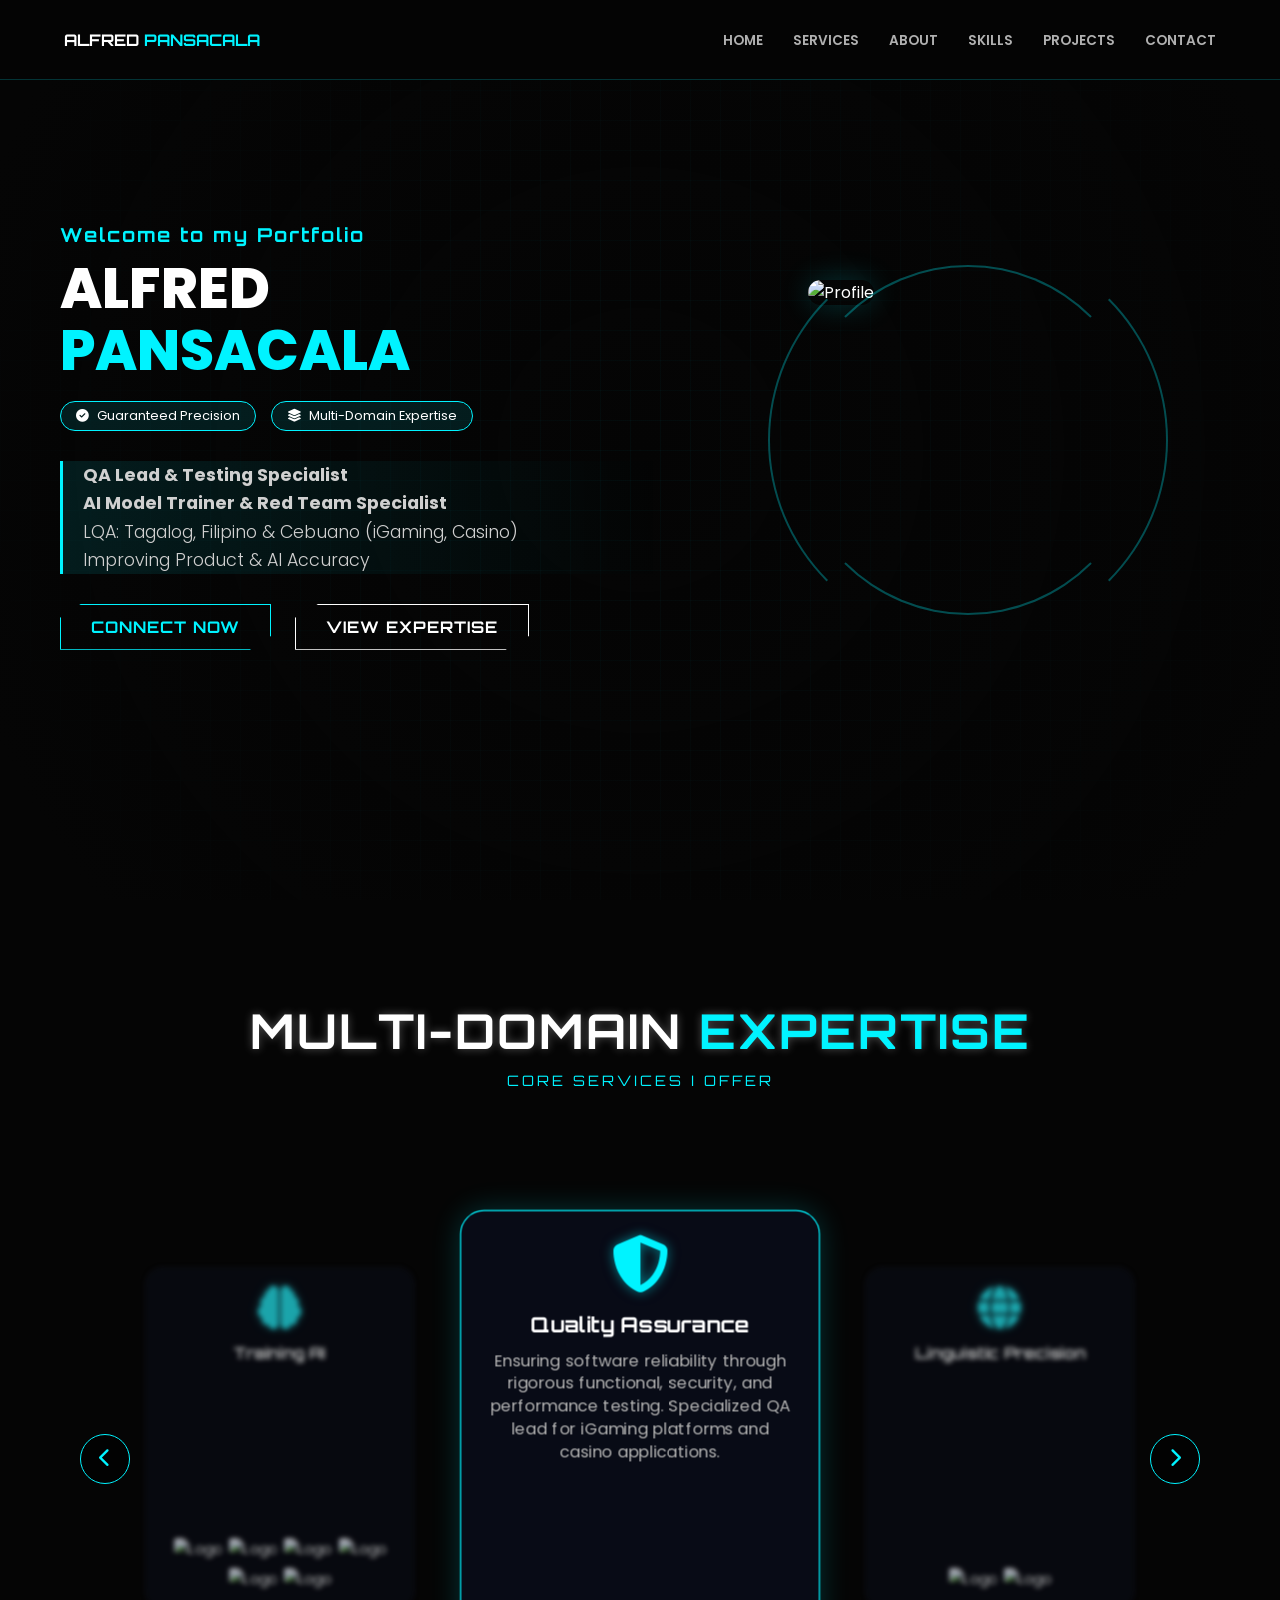
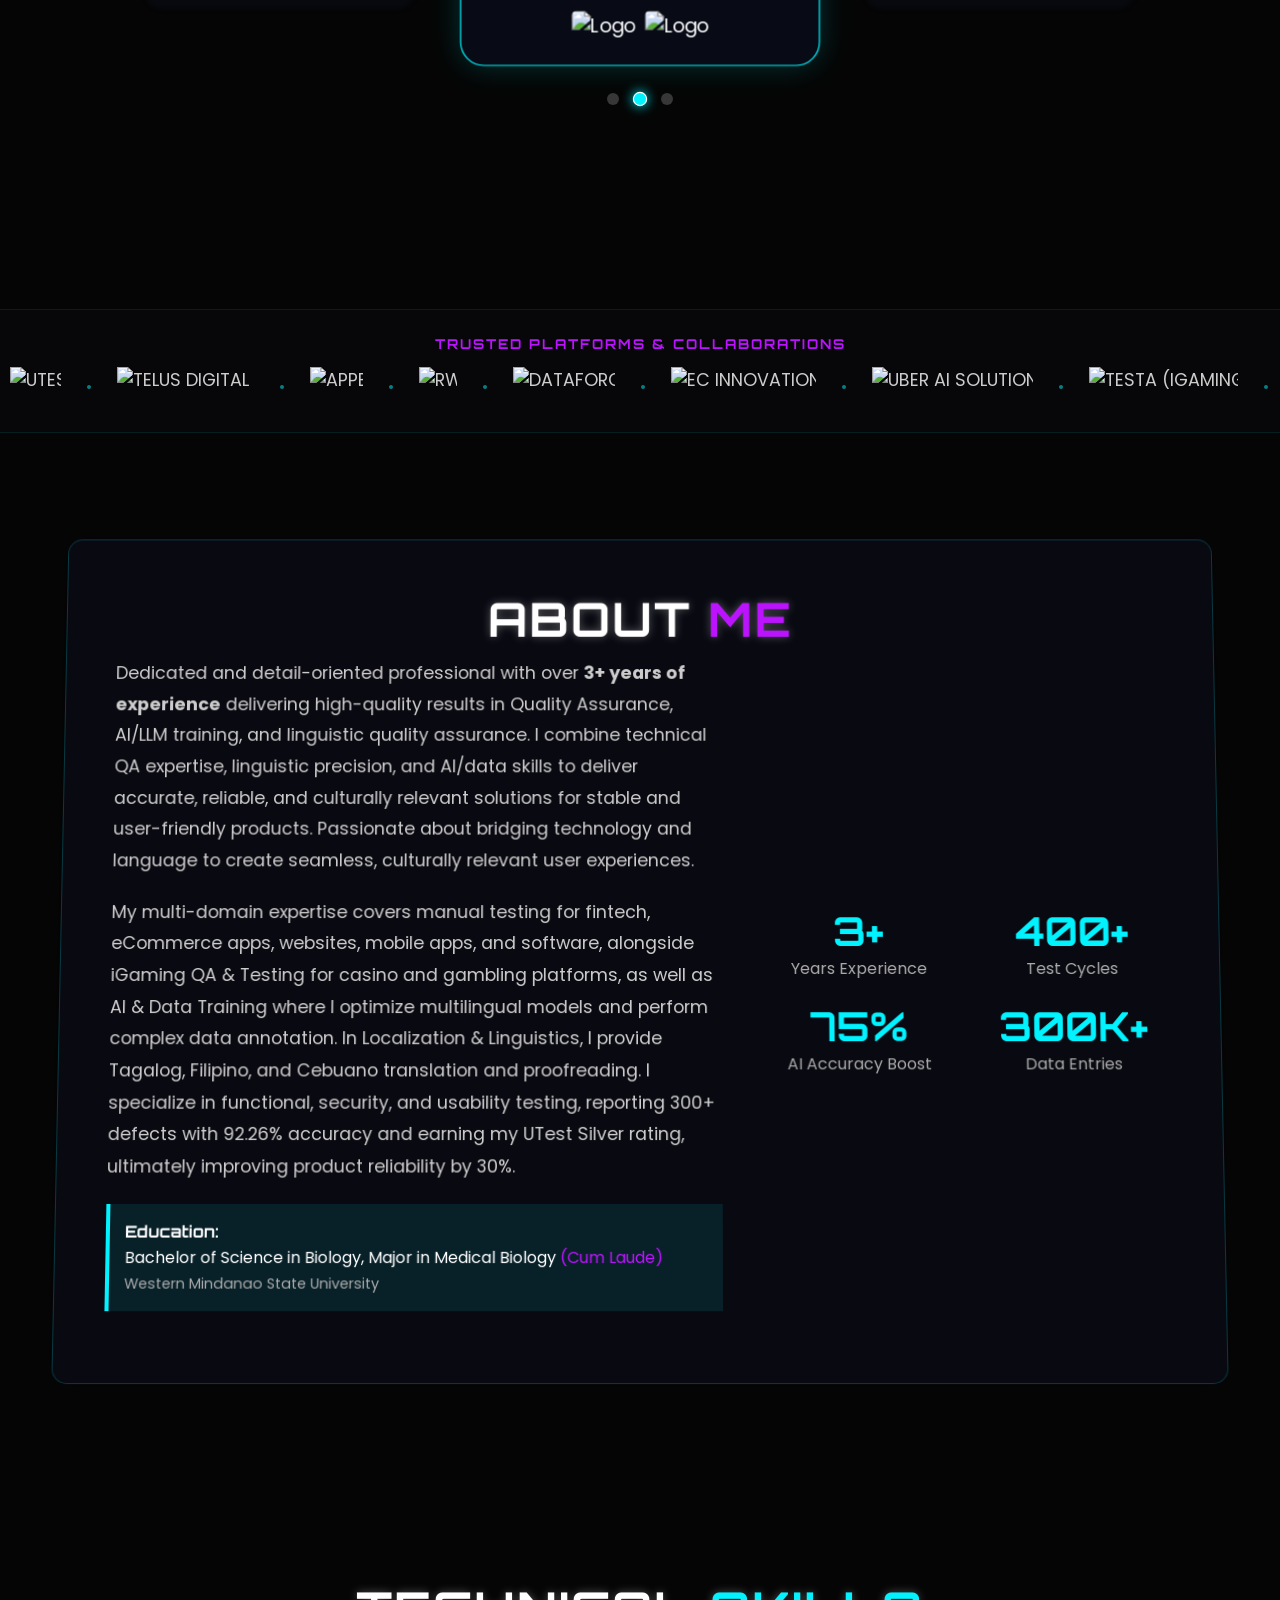
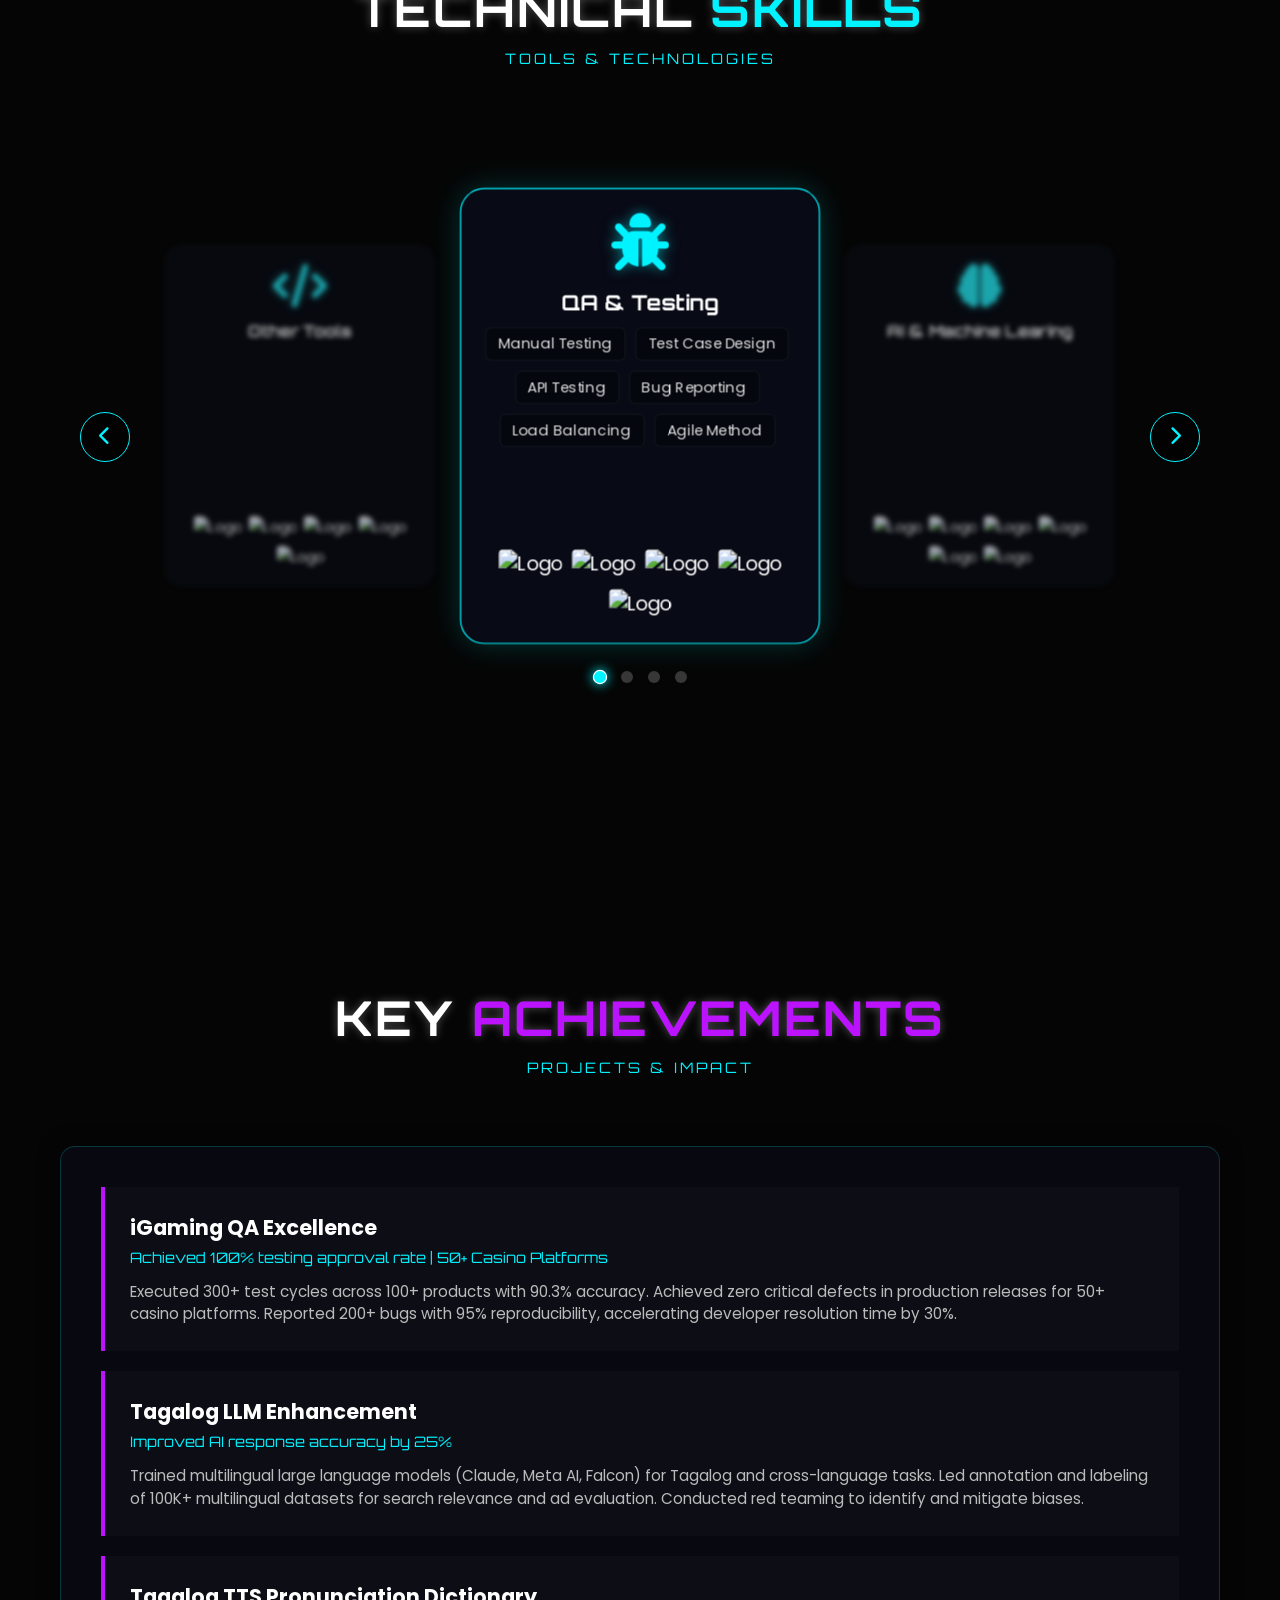
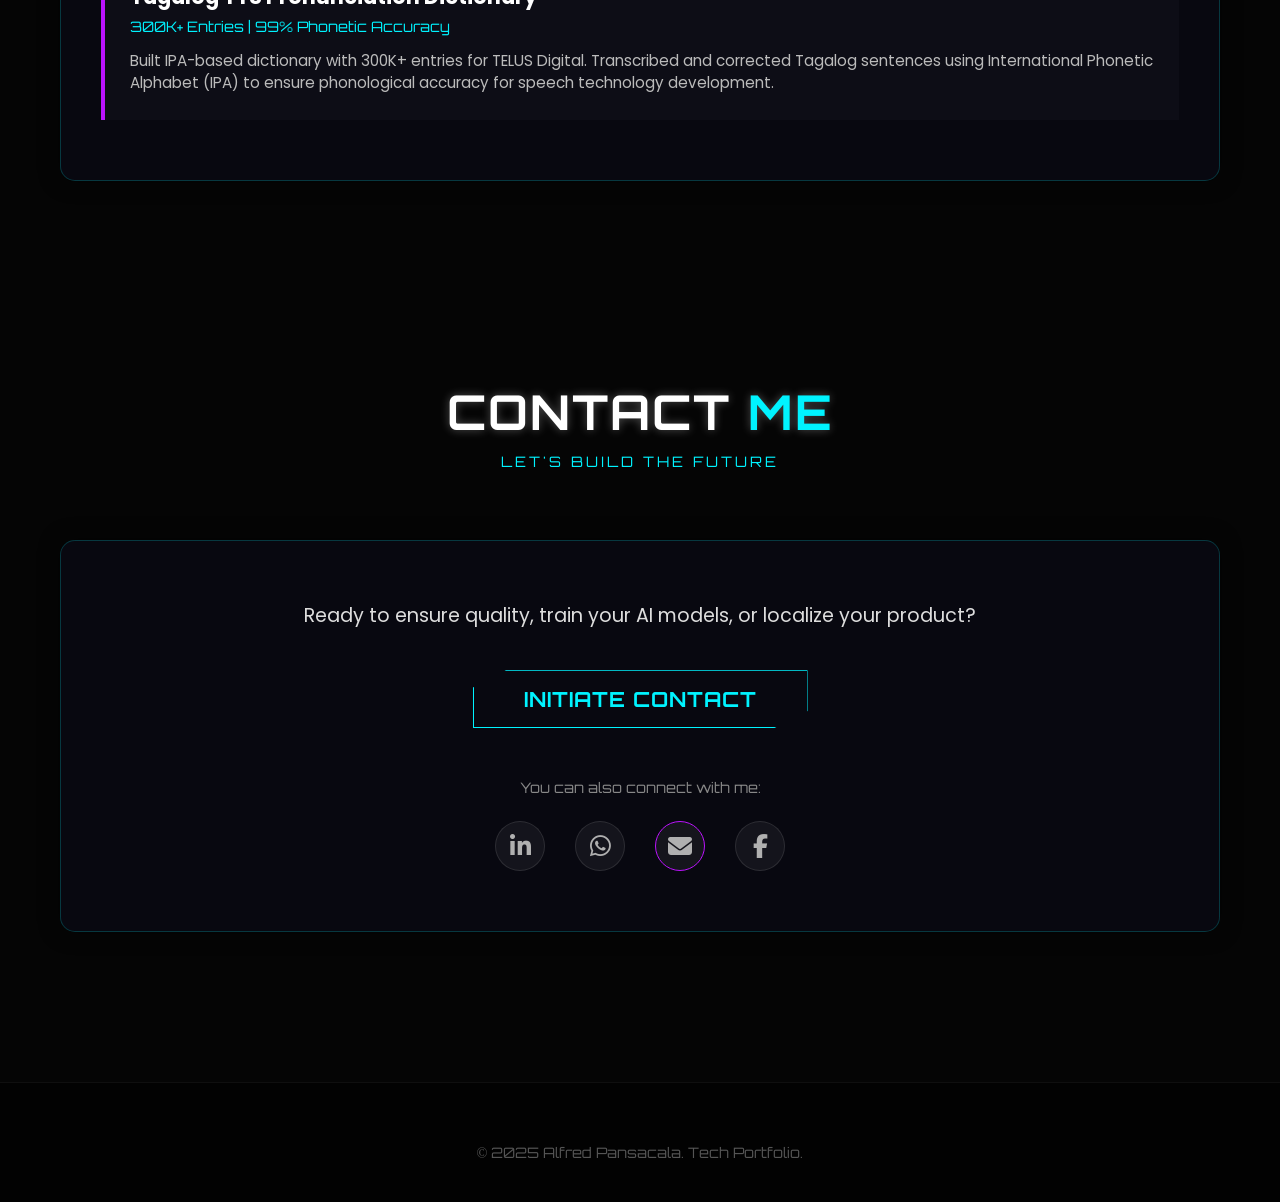
==== commit f8bfd8bd: "D" ====
--- a/index.html
+++ b/index.html
@@ -569,29 +569,65 @@
         </div>
     </section>
 
-    <!-- =========================================
-         FIXED: MARQUEE SECTION (SEAMLESS LOOP)
+   <!-- =========================================
+         UPDATED: MARQUEE SECTION (IMAGES & LOGOS)
          ========================================= -->
     <div class="marquee-section">
         <h3 class="marquee-header">Trusted Platforms & Collaborations</h3>
         <div class="marquee-container">
+            
             <!-- 
-                 FIX: DOUBLE CONTENT STRATEGY.
-                 We duplicate the list twice. The CSS animation moves the ENTIRE div by -50% (half width).
-                 This creates a seamless infinite loop.
+                 CONTENT UPDATE: Using Images instead of text.
+                 Added 'display: flex; align-items: center;' to container to line up images with separators.
+                 Note: 'assets/images/...' are placeholders you can change later.
+                 Appen URL is specific URL provided.
             -->
-            <div class="marquee-content">
+            <div class="marquee-content" style="display: flex; align-items: center; white-space: nowrap;">
+                
                 <!-- FIRST COPY -->
-                uTest <span class="marquee-separator">•</span> TELUS Digital AI <span class="marquee-separator">•</span> Appen <span class="marquee-separator">•</span> RWS <span class="marquee-separator">•</span> DataForce <span class="marquee-separator">•</span> EC Innovations <span class="marquee-separator">•</span> Uber AI Solutions <span class="marquee-separator">•</span> TESTA (iGaming) <span class="marquee-separator">•</span> Opentrain AI 
+                <img src="assets/images/utest.png" alt="uTest" class="marquee-logo" style="height: 40px; width: auto; margin: 0 10px;">
+                <span class="marquee-separator">•</span>
+                <img src="assets/images/telus_logo.png" alt="TELUS Digital AI" class="marquee-logo" style="height: 40px; width: auto; margin: 0 10px;">
+                <span class="marquee-separator">•</span>
+                <img src="https://s3.eu-west-2.amazonaws.com/media.mobex/app/uploads/2020/06/15152035/appen.svg" alt="Appen" class="marquee-logo" style="height: 40px; width: auto; margin: 0 10px;">
+                <span class="marquee-separator">•</span>
+                <img src="https://encrypted-tbn0.gstatic.com/images?q=tbn:ANd9GcRmWqw70M698546jW6h4SVJXDinOdYbFtAX0w&s" alt="RWS" class="marquee-logo" style="height: 40px; width: auto; margin: 0 10px;">
+                <span class="marquee-separator">•</span>
+                <img src="https://mma.prnewswire.com/media/2223407/TransPerfect_DataForce_Logo.jpg?w=200" alt="DataForce" class="marquee-logo" style="height: 40px; width: auto; margin: 0 10px;">
+                <span class="marquee-separator">•</span>
+                <img src="https://slator.com/assets/2024/09/EC-Innovations-Logo-2024.png" alt="EC Innovations" class="marquee-logo" style="height: 40px; width: auto; margin: 0 10px;">
+                <span class="marquee-separator">•</span>
+                <img src="https://mms.businesswire.com/media/20250620173883/en/2502999/21/Square.jpg" alt="Uber AI Solutions" class="marquee-logo" style="height: 40px; width: auto; margin: 0 10px;">
+                <span class="marquee-separator">•</span>
+                <img src="https://images.yourstory.com/cs/images/companies/VftKKBBY400x4001-1705030075482.jpg?fm=auto&ar=1%3A1&mode=fill&fill=solid&fill-color=fff&format=auto&w=256&q=75" alt="TESTA (iGaming)" class="marquee-logo" style="height: 40px; width: auto; margin: 0 10px;">
+                <span class="marquee-separator">•</span>
+                <img src="https://consumersiteimages.trustpilot.net/business-units/67db1b3ef68b69ff84c46376-198x149-2x.avif" alt="Opentrain AI" class="marquee-logo" style="height: 40px; width: auto; margin: 0 10px;">
                 
                 <!-- SPACER FOR SEAMLESS GAP -->
-                <span style="margin-left: 50px;"></span>
+                <span style="margin-left: 50px; display: inline-block;"></span>
                 
-                <!-- SECOND COPY (Identical to first) -->
-                uTest <span class="marquee-separator">•</span> TELUS Digital AI <span class="marquee-separator">•</span> Appen <span class="marquee-separator">•</span> RWS <span class="marquee-separator">•</span> DataForce <span class="marquee-separator">•</span> EC Innovations <span class="marquee-separator">•</span> Uber AI Solutions <span class="marquee-separator">•</span> TESTA (iGaming) <span class="marquee-separator">•</span> Opentrain AI
+                <!-- SECOND COPY (Identical to ensure perfect loop) -->
+                <img src="assets/images/utest.png" alt="uTest" class="marquee-logo" style="height: 40px; width: auto; margin: 0 10px;">
+                <span class="marquee-separator">•</span>
+                <img src="assets/images/telus_logo.png" alt="TELUS Digital AI" class="marquee-logo" style="height: 40px; width: auto; margin: 0 10px;">
+                <span class="marquee-separator">•</span>
+                <img src="https://s3.eu-west-2.amazonaws.com/media.mobex/app/uploads/2020/06/15152035/appen.svg" alt="Appen" class="marquee-logo" style="height: 40px; width: auto; margin: 0 10px;">
+                <span class="marquee-separator">•</span>
+                <img src="https://encrypted-tbn0.gstatic.com/images?q=tbn:ANd9GcRmWqw70M698546jW6h4SVJXDinOdYbFtAX0w&s" alt="RWS" class="marquee-logo" style="height: 40px; width: auto; margin: 0 10px;">
+                <span class="marquee-separator">•</span>
+                <img src="https://mma.prnewswire.com/media/2223407/TransPerfect_DataForce_Logo.jpg?w=200" alt="DataForce" class="marquee-logo" style="height: 40px; width: auto; margin: 0 10px;">
+                <span class="marquee-separator">•</span>
+                <img src="https://slator.com/assets/2024/09/EC-Innovations-Logo-2024.png" alt="EC Innovations" class="marquee-logo" style="height: 40px; width: auto; margin: 0 10px;">
+                <span class="marquee-separator">•</span>
+                <img src="https://mms.businesswire.com/media/20250620173883/en/2502999/21/Square.jpg" alt="Uber AI Solutions" class="marquee-logo" style="height: 40px; width: auto; margin: 0 10px;">
+                <span class="marquee-separator">•</span>
+                <img src="https://images.yourstory.com/cs/images/companies/VftKKBBY400x4001-1705030075482.jpg?fm=auto&ar=1%3A1&mode=fill&fill=solid&fill-color=fff&format=auto&w=256&q=75" alt="TESTA (iGaming)" class="marquee-logo" style="height: 40px; width: auto; margin: 0 10px;">
+                <span class="marquee-separator">•</span>
+                <img src="https://consumersiteimages.trustpilot.net/business-units/67db1b3ef68b69ff84c46376-198x149-2x.avif" alt="Opentrain AI" class="marquee-logo" style="height: 40px; width: auto; margin: 0 10px;">
             </div>
         </div>
     </div>
+
 
     <!-- About Section -->
     <section id="about">
@@ -600,11 +636,10 @@
             <div style="display: flex; gap: 40px; flex-wrap: wrap; align-items: center;">
                 <div style="flex: 1.5; min-width: 300px;">
                     <p style="color: #ccc; margin-bottom: 20px; font-size: 1.1rem; line-height: 1.8;">
-                        Dedicated and detail-oriented professional with <strong>3+ years of experience</strong> in Quality Assurance, AI/LLM training, and linguistic quality assurance. Proven ability to improve product reliability and AI model accuracy through meticulous testing, data annotation, and localization expertise.
+                        Dedicated and detail-oriented professional with over <strong>3+ years of experience</strong> delivering high-quality results in Quality Assurance, AI/LLM training, and linguistic quality assurance. I combine technical QA expertise, linguistic precision, and AI/data skills to deliver accurate, reliable, and culturally relevant solutions for stable and user-friendly products. Passionate about bridging technology and language to create seamless, culturally relevant user experiences.
                     </p>
                     <p style="color: #ccc; margin-bottom: 20px; font-size: 1.1rem; line-height: 1.8;">
-                        I combine technical QA expertise, linguistic precision, and AI/data skills to deliver accurate, reliable, and culturally relevant solutions for stable and user-friendly products. Passionate about bridging technology and language to create seamless, culturally relevant user experiences.
-                    </p>
+                        My multi-domain expertise covers manual testing for fintech, eCommerce apps, websites, mobile apps, and software, alongside iGaming QA & Testing for casino and gambling platforms, as well as AI & Data Training where I optimize multilingual models and perform complex data annotation. In Localization & Linguistics, I provide Tagalog, Filipino, and Cebuano translation and proofreading. I specialize in functional, security, and usability testing, reporting 300+ defects with 92.26% accuracy and earning my UTest Silver rating, ultimately improving product reliability by 30%.
                     <div style="background: rgba(0, 243, 255, 0.1); padding: 15px; border-left: 4px solid var(--neon-blue); margin-bottom: 20px;">
                         <strong style="color:white; font-family:'Orbitron';">Education:</strong><br>
                         Bachelor of Science in Biology, Major in Medical Biology <span style="color: var(--neon-purple);">(Cum Laude)</span><br>
@@ -617,11 +652,11 @@
                         <p style="color: #aaa;">Years Experience</p>
                     </div>
                     <div style="text-align: center;">
-                        <h3 style="font-family: 'Orbitron'; color: var(--neon-blue); font-size: 2.5rem;">156+</h3>
+                        <h3 style="font-family: 'Orbitron'; color: var(--neon-blue); font-size: 2.5rem;">400+</h3>
                         <p style="color: #aaa;">Test Cycles</p>
                     </div>
                     <div style="text-align: center;">
-                        <h3 style="font-family: 'Orbitron'; color: var(--neon-blue); font-size: 2.5rem;">25%</h3>
+                        <h3 style="font-family: 'Orbitron'; color: var(--neon-blue); font-size: 2.5rem;">75%</h3>
                         <p style="color: #aaa;">AI Accuracy Boost</p>
                     </div>
                     <div style="text-align: center;">
@@ -765,6 +800,19 @@
                     </div>
                 </div>
             </div>
+               <div class="exp-item">
+                    <div class="exp-header"><span class="exp-role">QA Lead & Testing Specialist</span></div>
+                    <span class="exp-company">Testerwork | TestBird | Testlio | Remotask | Private Client</span>
+                    <div class="exp-desc">
+                        <ul>
+                            <li>Executed 80+ test cycles with 95%+ defect detection, improving release cycles by 20% through early bug identification.</li>
+                            <li>Enhanced compatibility for 50+ web and mobile apps, reducing post-launch issues by 30% through structured cross-platform testing.</li>
+                            <li>Supported 15+ private clients in QA strategy, improving product stability and user satisfaction across fintech, ecommerce, and SaaS projects.</li>
+                        </ul>
+                    </div>
+                </div>
+            </div>
+
 
             <!-- Content: AI Training -->
             <div id="content-ai" style="display: none;">
@@ -853,21 +901,21 @@
                 id: 'ai', 
                 icon: 'fas fa-brain', 
                 title: 'Training AI', 
-                desc: 'Improving Model Accuracy and Relevance.',
+                desc: 'Optimizing AI model performance through advanced prompt engineering and red-teaming strategies. Fine-tuning multilingual models for superior linguistic accuracy.',
                 logos: ['https://s3.eu-west-2.amazonaws.com/media.mobex/app/uploads/2020/06/15152035/appen.svg','https://mma.prnewswire.com/media/2223407/TransPerfect_DataForce_Logo.jpg?w=200', 'https://encrypted-tbn0.gstatic.com/images?q=tbn:ANd9GcRmWqw70M698546jW6h4SVJXDinOdYbFtAX0w&s', 'https://consumersiteimages.trustpilot.net/business-units/67db1b3ef68b69ff84c46376-198x149-2x.avif', 'https://rec-data.kalibrr.com/www.kalibrr.com/logos/JX3FCEQTSVJTS9Y9XQTLDQ2KHYK2QD9FYBF7595W-66b3f7f3.png', 'https://mms.businesswire.com/media/20250620173883/en/2502999/21/Square.jpg']
             },
             { 
                 id: 'igaming', 
                 icon: 'fas fa-shield-alt', 
                 title: 'Quality Assurance', 
-                desc: 'Ensuring Functionality, Security, and Performance.',
+                desc: 'Ensuring software reliability through rigorous functional, security, and performance testing. Specialized QA lead for iGaming platforms and casino applications.',
                 logos: ['https://d1yjjnpx0p53s8.cloudfront.net/styles/logo-thumbnail/s3/122014/utest_logo.png?itok=xSL9wT4Itest.png', 'https://www.gamblinginsider.com/wp-content/uploads/2025/11/testa.jpg']
             },
             { 
                 id: 'lqa', 
                 icon: 'fas fa-globe', 
                 title: 'Linguistic Precision', 
-                desc: 'Bridging Language, Culture, and Technology.',
+                desc: 'Delivering culturally accurate localization and linguistic quality assurance. Ensuring natural language flow and technical phonetic precision in global digital products.',
                 logos: ['https://slator.com/assets/2024/09/EC-Innovations-Logo-2024.png', 'https://i0.wp.com/logotaglines.com/wp-content/uploads/2022/06/Telus-Logo-Tagline-Slogan.jpg?w=640&ssl=1']
             }
         ];
@@ -878,29 +926,29 @@
                 id: 'qa', 
                 icon: 'fas fa-bug', 
                 title: 'QA & Testing', 
-                tags: ['Functional', 'Security', 'Payment', 'Usability', 'Localization', 'JIRA', 'Selenium', 'Postman'],
-                logos: ['testa.png', 'utest.png', 'testa.png', 'utest.png', 'testa.png', 'utest.png', 'testa.png'] // Using placeholders for now
+                tags: ['Manual Testing', 'Test Case Design', 'API Testing', 'Bug Reporting', 'Load Balancing', 'Agile Method', 'Selenium', 'Postman'],
+                logos: ['https://image.momoproxy.com/20250714_1752470980117.png', 'https://images.seeklogo.com/logo-png/44/1/postman-api-platform-logo-png_seeklogo-446859.png', 'https://img2.storyblok.com/filters:format(webp)/f/84825/499x244/9266fa6ddf/__jira-unnamed.png', 'https://blog.openreplay.com/images/open-chrome-devtools-fast-methods-keyboard-shortcuts/images/hero.png', 'https://cdn.aptoide.com/imgs/2/6/d/26df7f93b7228ab0f1cfc96db9e3236d_icon.png?w=128'] // #Using placeholders for now
             },
             { 
                 id: 'data', 
                 icon: 'fas fa-brain', 
-                title: 'AI & Data', 
-                tags: ['Prompt Eng.', 'Red Team', 'Data Annotation', 'LabelBox', 'CVAT', 'NLP', 'Fine-Tuning'],
-                logos: ['testa.png', 'utest.png', 'testa.png', 'utest.png', 'testa.png', 'utest.png'] // Using placeholders for now
+                title: 'AI & Machine Learing', 
+                tags: ['Prompt Eng.', 'Red Team', 'Data Annotation', 'LLM Training', 'Bias Evaluation', 'Fine-Tuning', 'Promp Rater'],
+                logos: ['https://cdn.prod.website-files.com/62c2f68750086204ad7a18f9/640616a471bfc400062bc25c_Avatar%2004.png', 'https://www.titancapital.vc/wp-content/uploads/2021/12/labelbox-company-1.png', 'https://www.dataia.eu/sites/default/files/2019-01/Scikit_learn_logo_950x440.png', 'https://miro.medium.com/v2/resize:fit:1100/format:webp/1*VSQ0XEywxSgZBwW05GsZtw.png', 'https://www.tng-project.org/static/data/lab_logo_tng.png','https://images.seeklogo.com/logo-png/33/1/python-logo-png_seeklogo-332789.png'] // Using placeholders for now
             },
             { 
                 id: 'lang', 
                 icon: 'fas fa-language', 
                 title: 'Linguistics', 
-                tags: ['Tagalog', 'Cebuano', 'English', 'IPA', 'Cultural', 'LQA'],
-                logos: ['testa.png', 'utest.png', 'testa.png', 'utest.png', 'testa.png'] // Using placeholders for now
+                tags: ['Tagalog', 'Cebuano', 'English', 'IPA', 'Cultural', 'LQA', 'Localization', 'Translation', 'Transcription', 'Proofreading', 'Editing', 'CAT Tools'],
+                logos: [] // Using placeholders for now
             },
             { 
                 id: 'tools', 
                 icon: 'fas fa-code', 
                 title: 'Other Tools', 
                 tags: ['Python', 'Java', 'HTML/CSS', 'MS Office', 'Google Suite', 'Teams'],
-                logos: ['testa.png', 'utest.png', 'testa.png', 'utest.png', 'testa.png', 'utest.png', 'testa.png'] // Using placeholders for now
+                logos: ['https://images.indianexpress.com/2020/11/Google-logos.jpg?w=1600', 'https://upload.wikimedia.org/wikipedia/commons/thumb/b/b5/Microsoft_Office_2019.jpg/1280px-Microsoft_Office_2019.jpg?20211109012500', 'https://wwwdata.edoobox.com/filemanager/F_9085/webinar/Office/microsoft-excel-2019.png', 'https://www.vivantio.com/wp-content/uploads/2024-vivantio-integrations-cover-slack-800x412.png', 'https://media.tekpon.com/2021/06/Notion-logo.webp'] // Using placeholders for now
             }
         ];
 
@@ -1146,5 +1194,4 @@
         document.querySelectorAll('.hidden-el').forEach(el => observer.observe(el));
     </script>
 </body>
-
 </html>
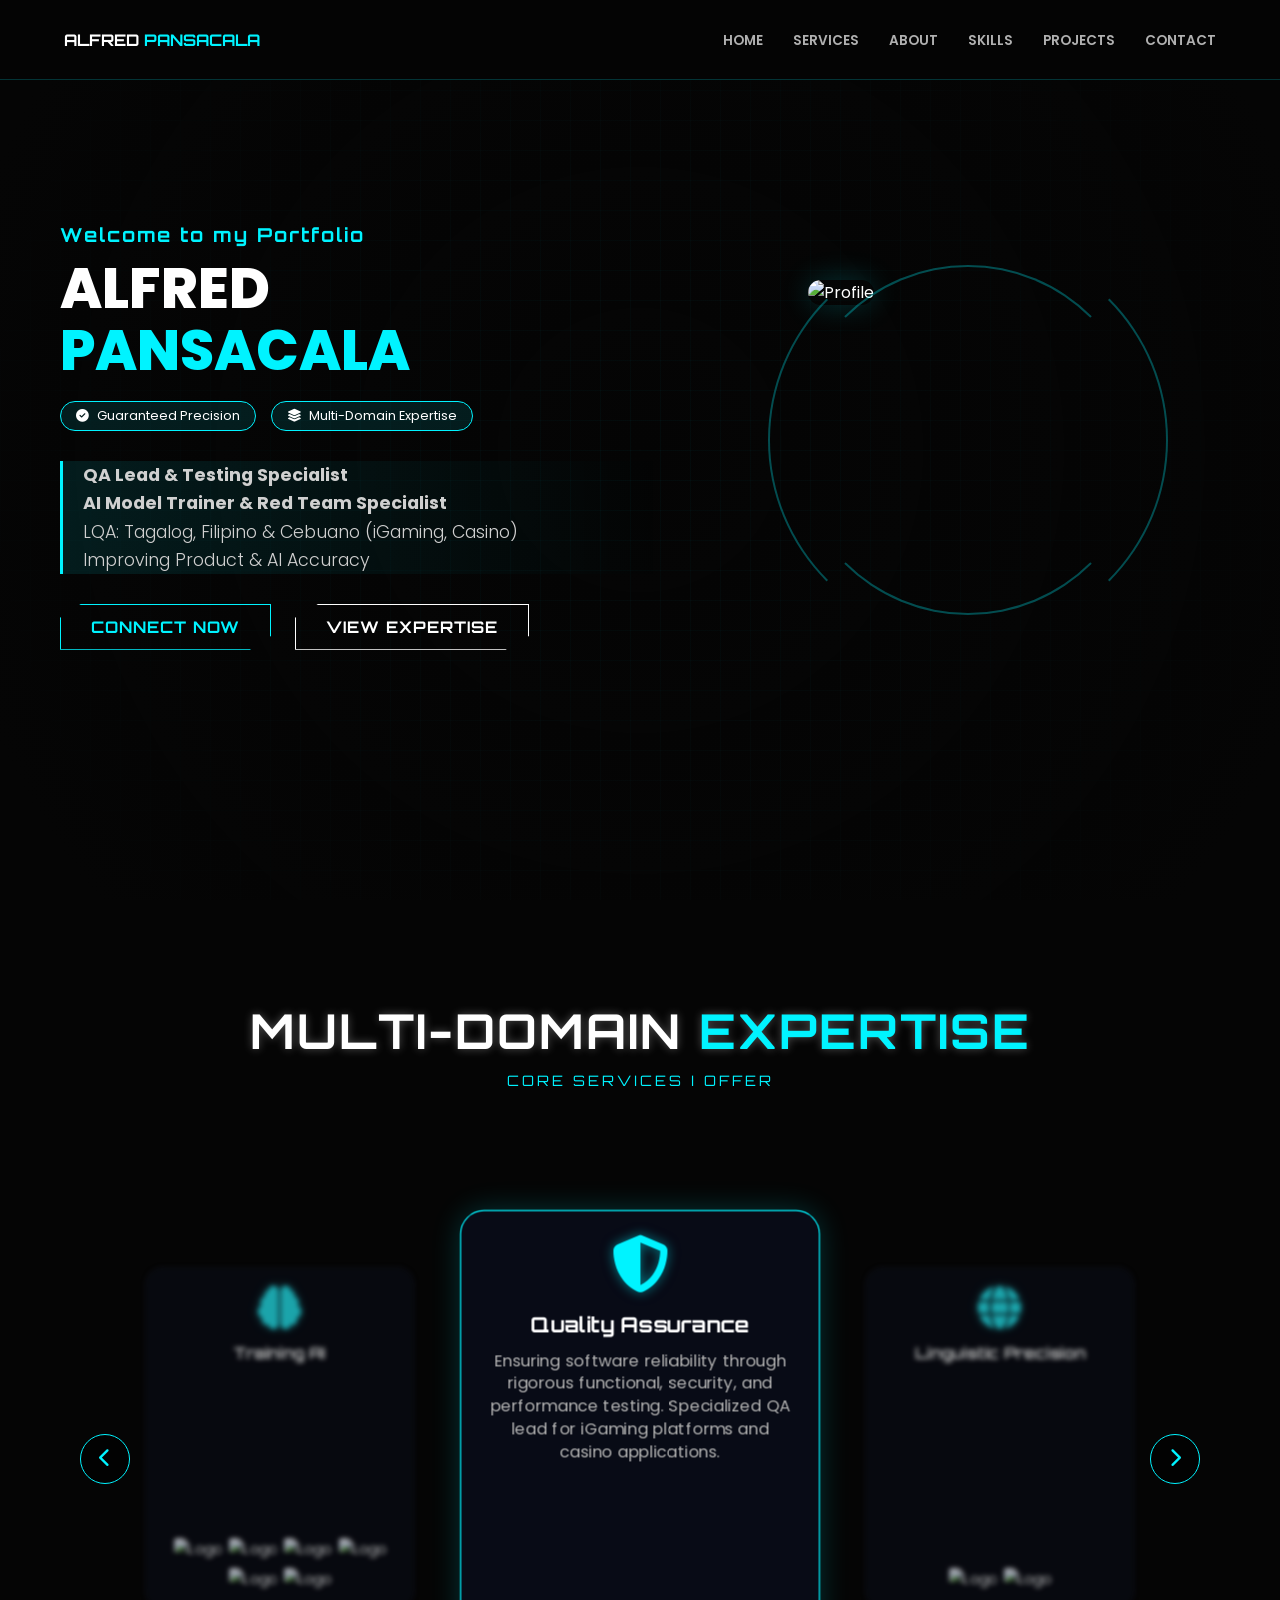
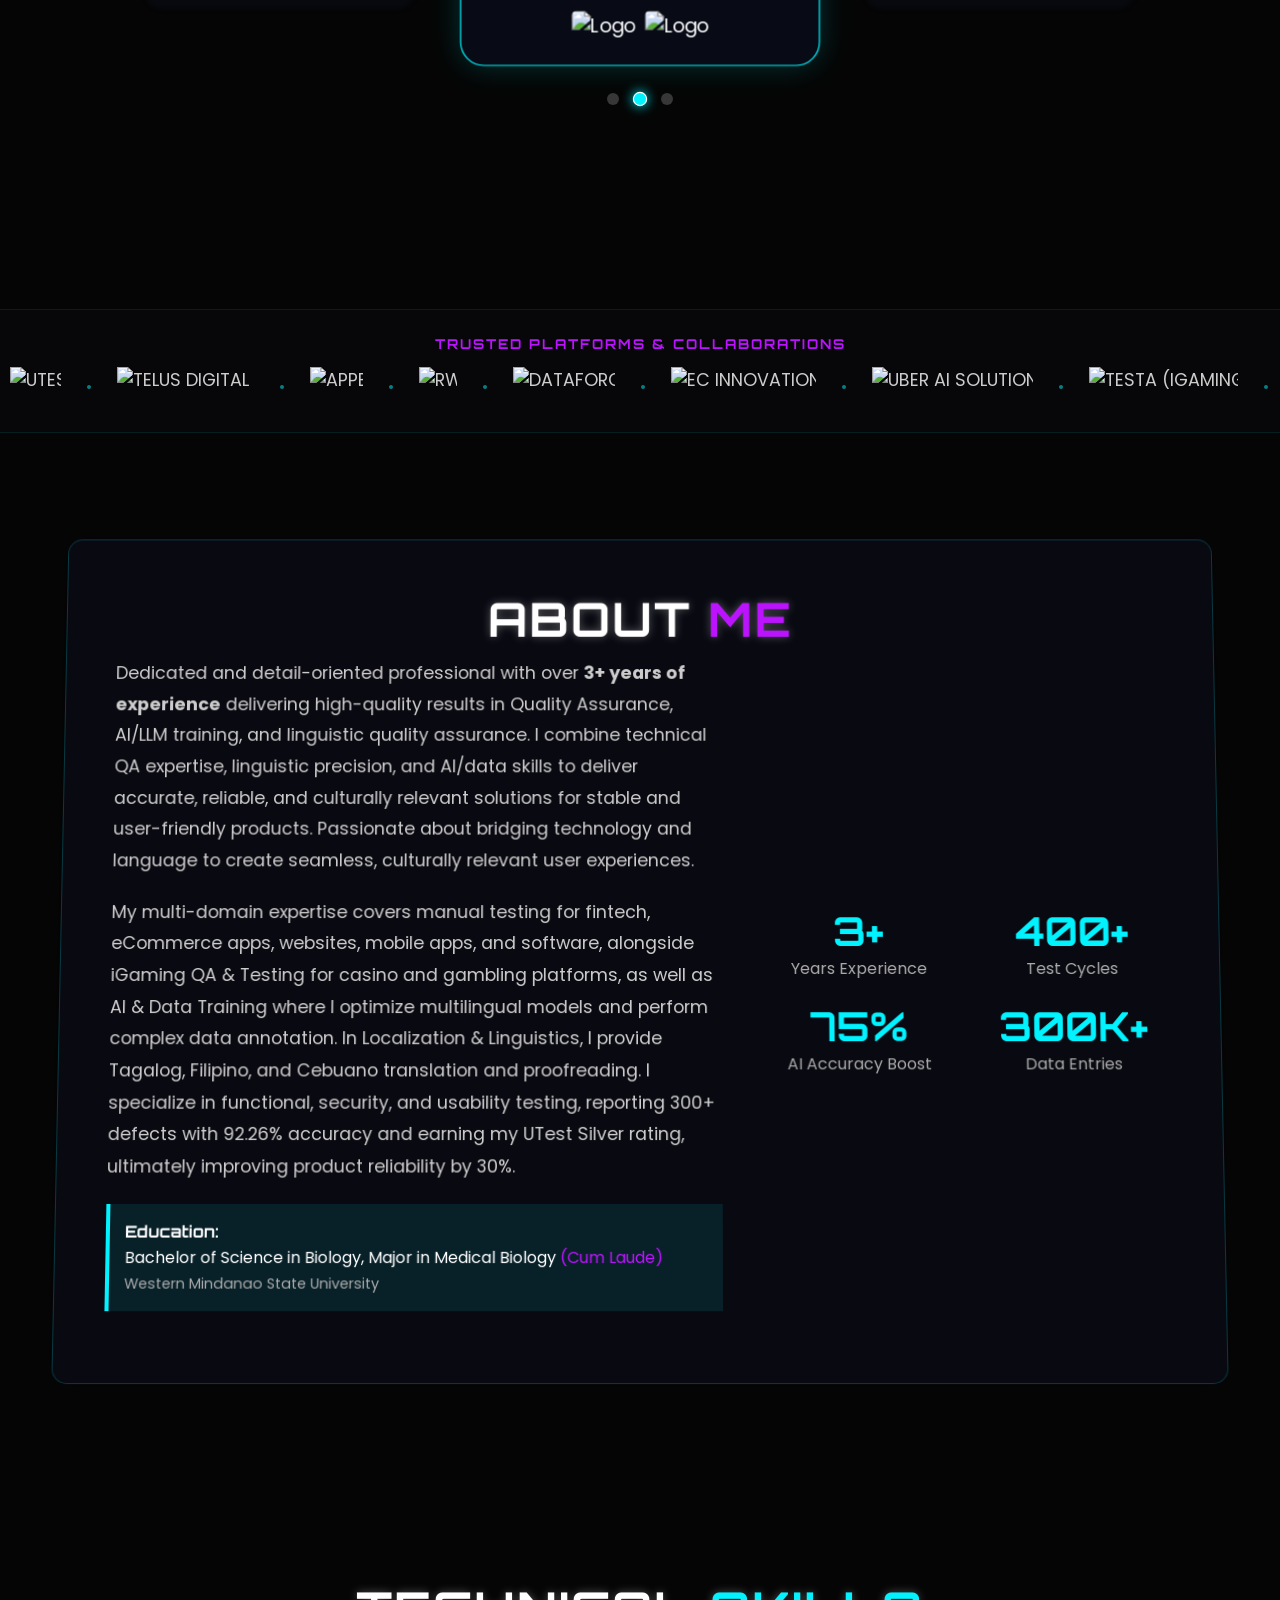
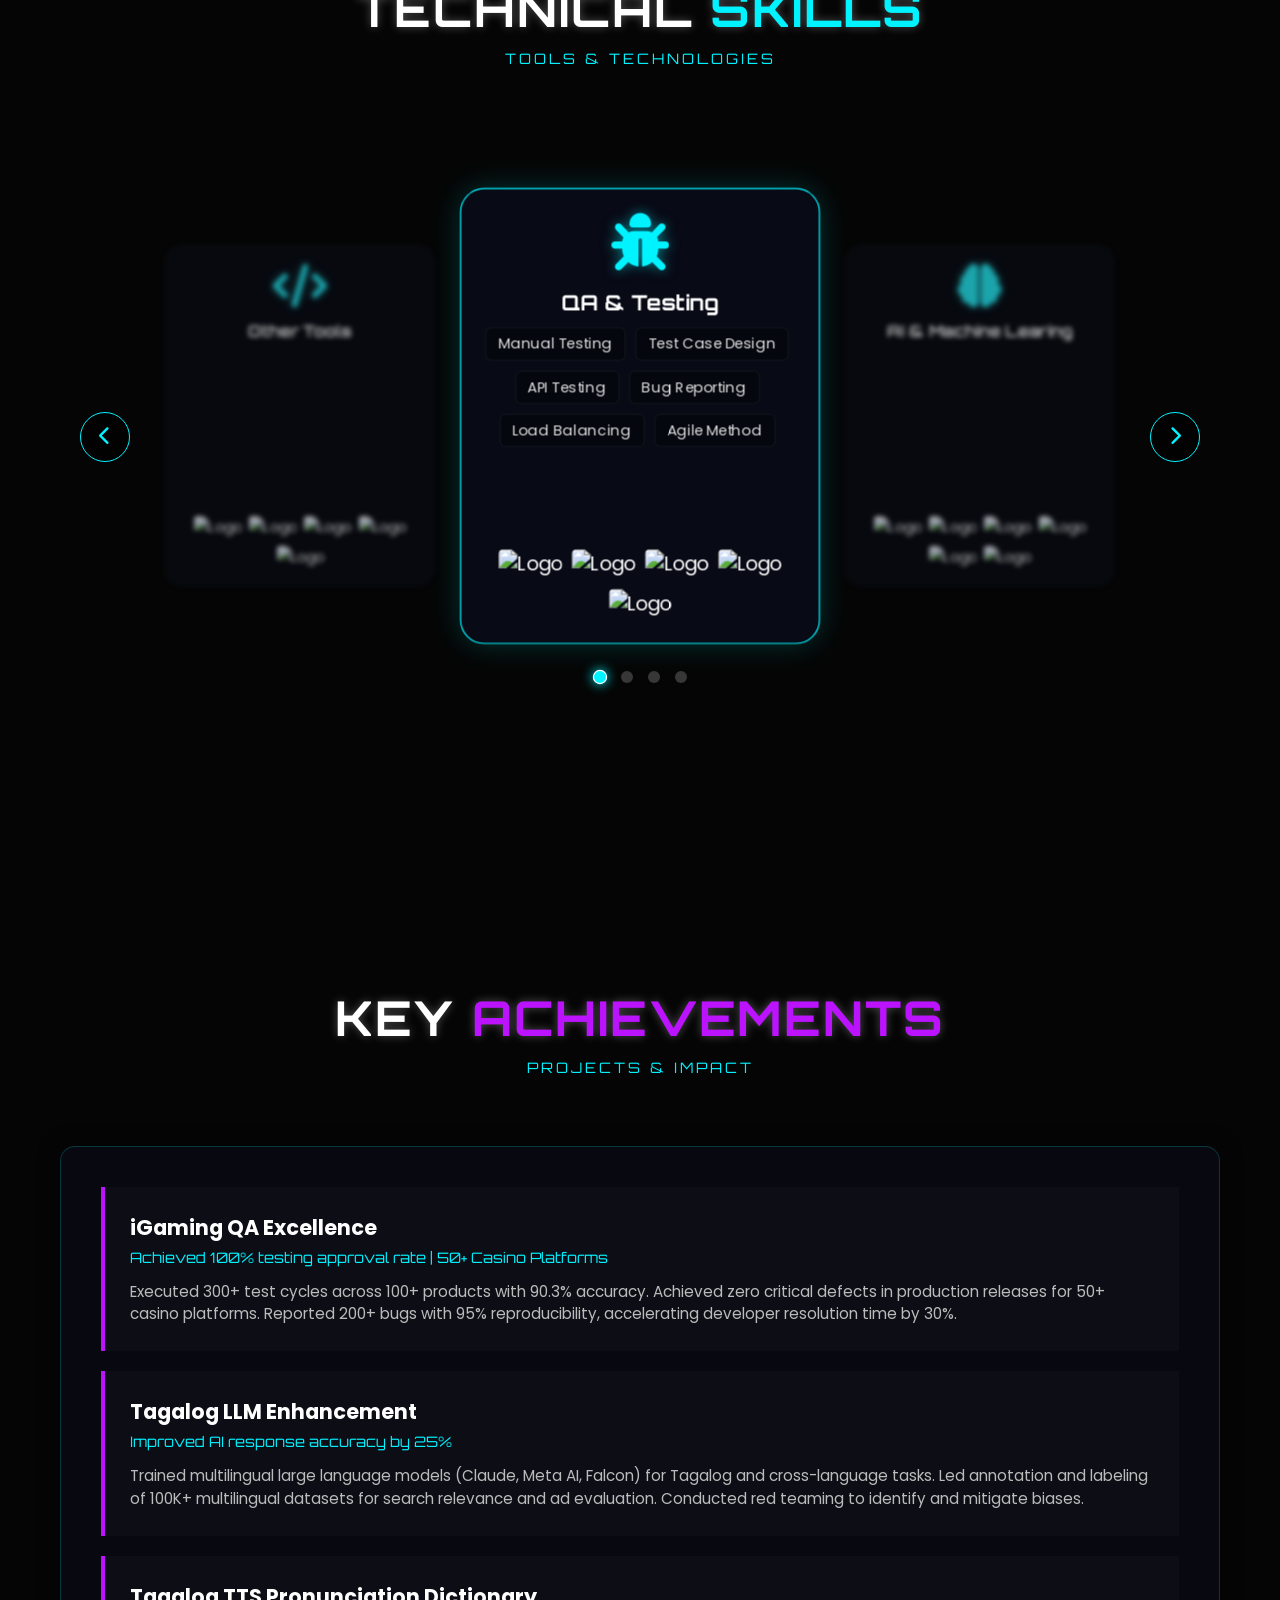
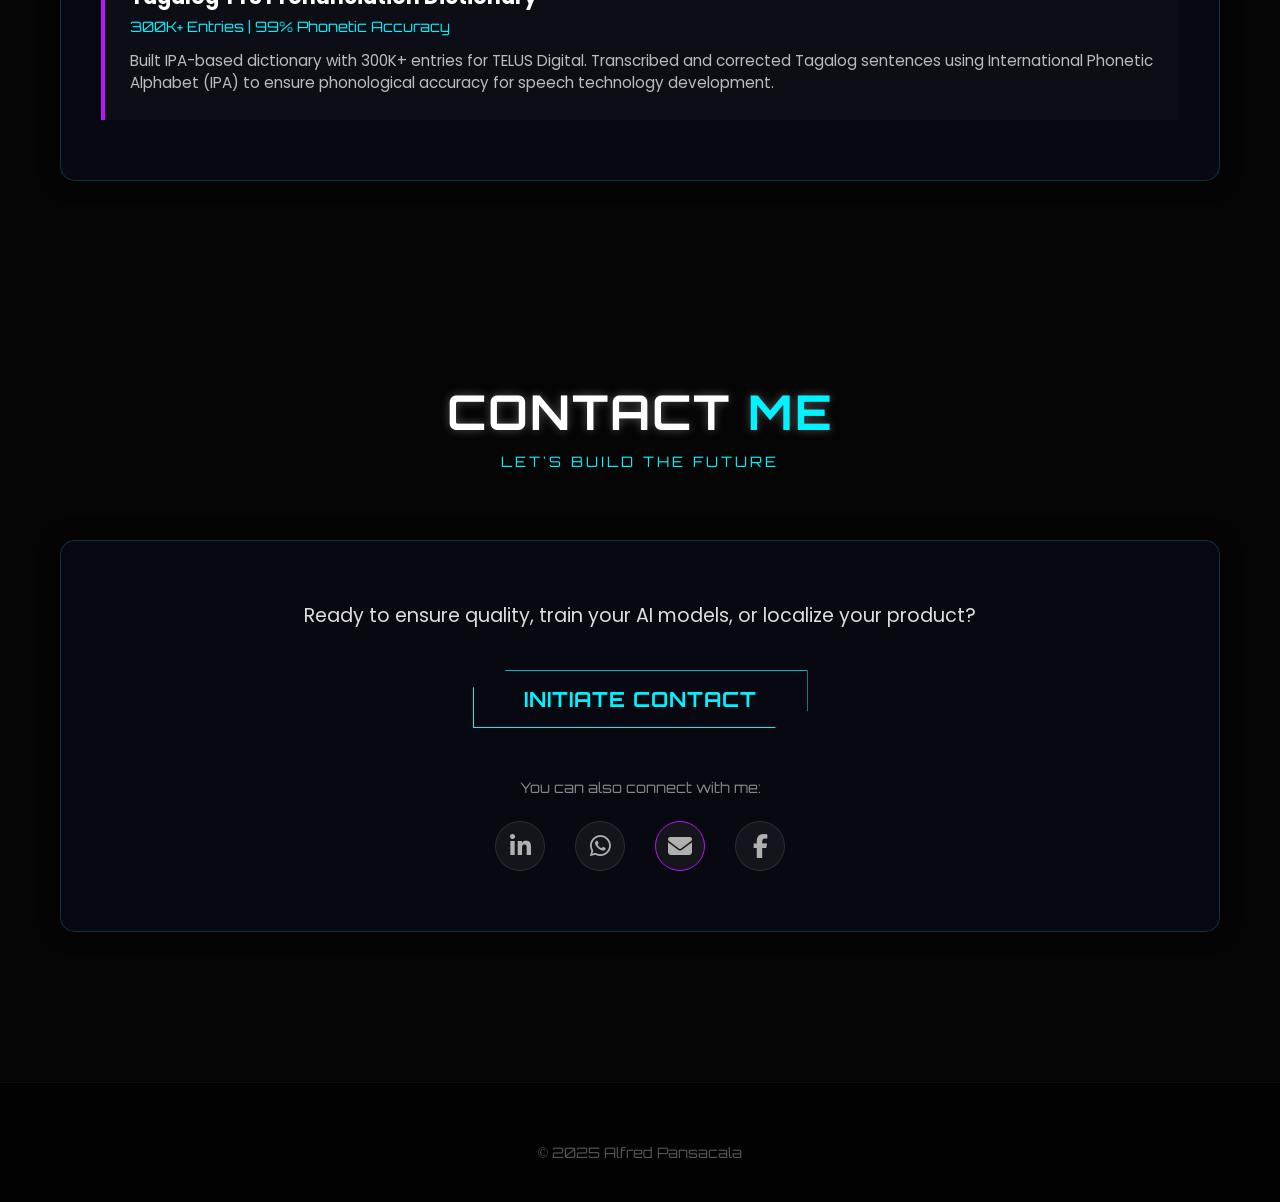
==== commit fb2068de: "Update index.html" ====
--- a/index.html
+++ b/index.html
@@ -744,7 +744,7 @@
                         <i class="fab fa-linkedin-in"></i>
                     </a>
                     <!-- 2. WhatsApp -->
-                    <a href="https://wa.me/639752425938" target="_blank" class="social-icon" title="WhatsApp">
+                    <a href="https://chat.whatsapp.com/+639752425938" target="_blank" class="social-icon" title="WhatsApp">
                         <i class="fab fa-whatsapp"></i>
                     </a>
                     <!-- 3. Email -->
@@ -752,7 +752,7 @@
                         <i class="fas fa-envelope"></i>
                     </a>
                     <!-- 4. Facebook -->
-                    <a href="https://www.facebook.com/iamalfredyasutake" target="_blank" class="social-icon" title="Facebook">
+                    <a href="https://www.facebook.com/alfredbernardoyasutakepansacala" target="_blank" class="social-icon" title="Facebook">
                         <i class="fab fa-facebook-f"></i>
                     </a>
                 </div>
@@ -762,7 +762,7 @@
 
     <!-- FOOTER -->
     <footer>
-        <p>&copy; 2025 Alfred Pansacala. Tech Portfolio.</p>
+        <p>&copy; 2025 Alfred Pansacala</p>
     </footer>
 
     <!-- =========================================
@@ -799,7 +799,6 @@
                         </ul>
                     </div>
                 </div>
-            </div>
                <div class="exp-item">
                     <div class="exp-header"><span class="exp-role">QA Lead & Testing Specialist</span></div>
                     <span class="exp-company">Testerwork | TestBird | Testlio | Remotask | Private Client</span>
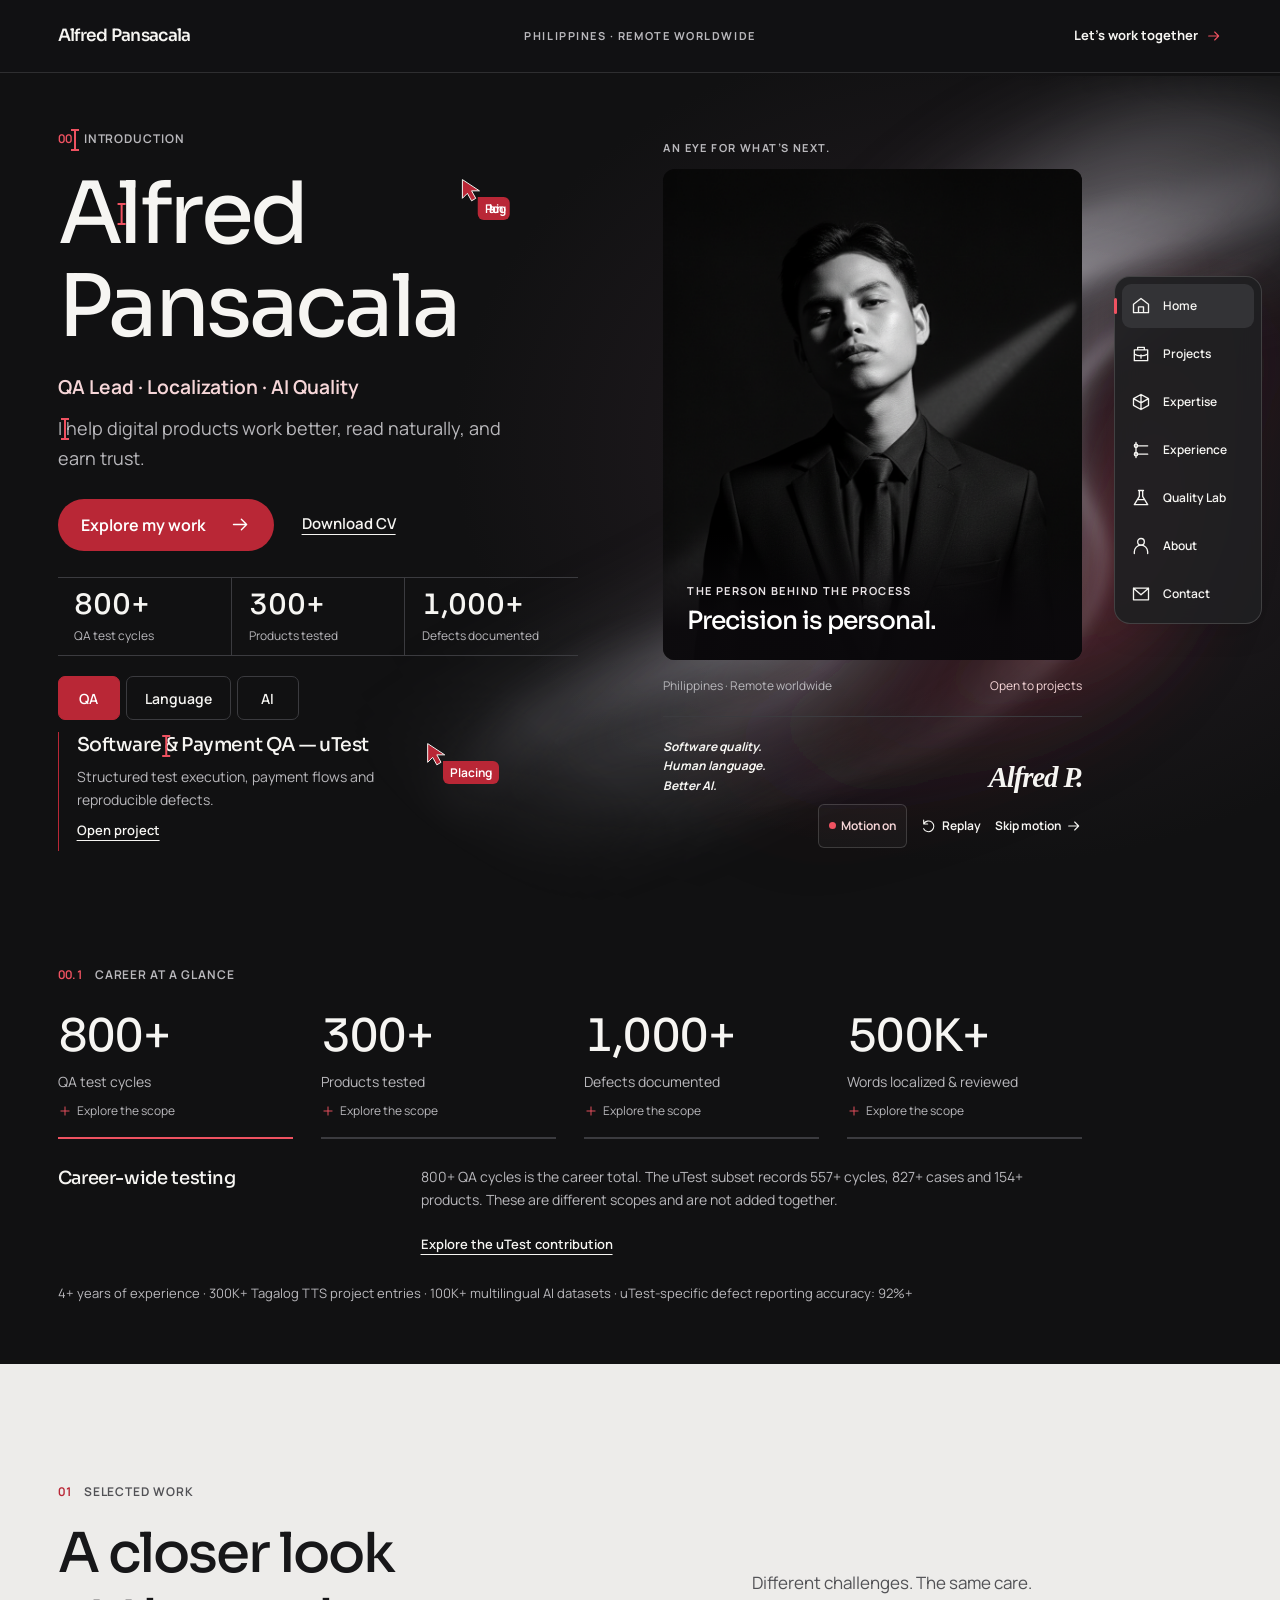
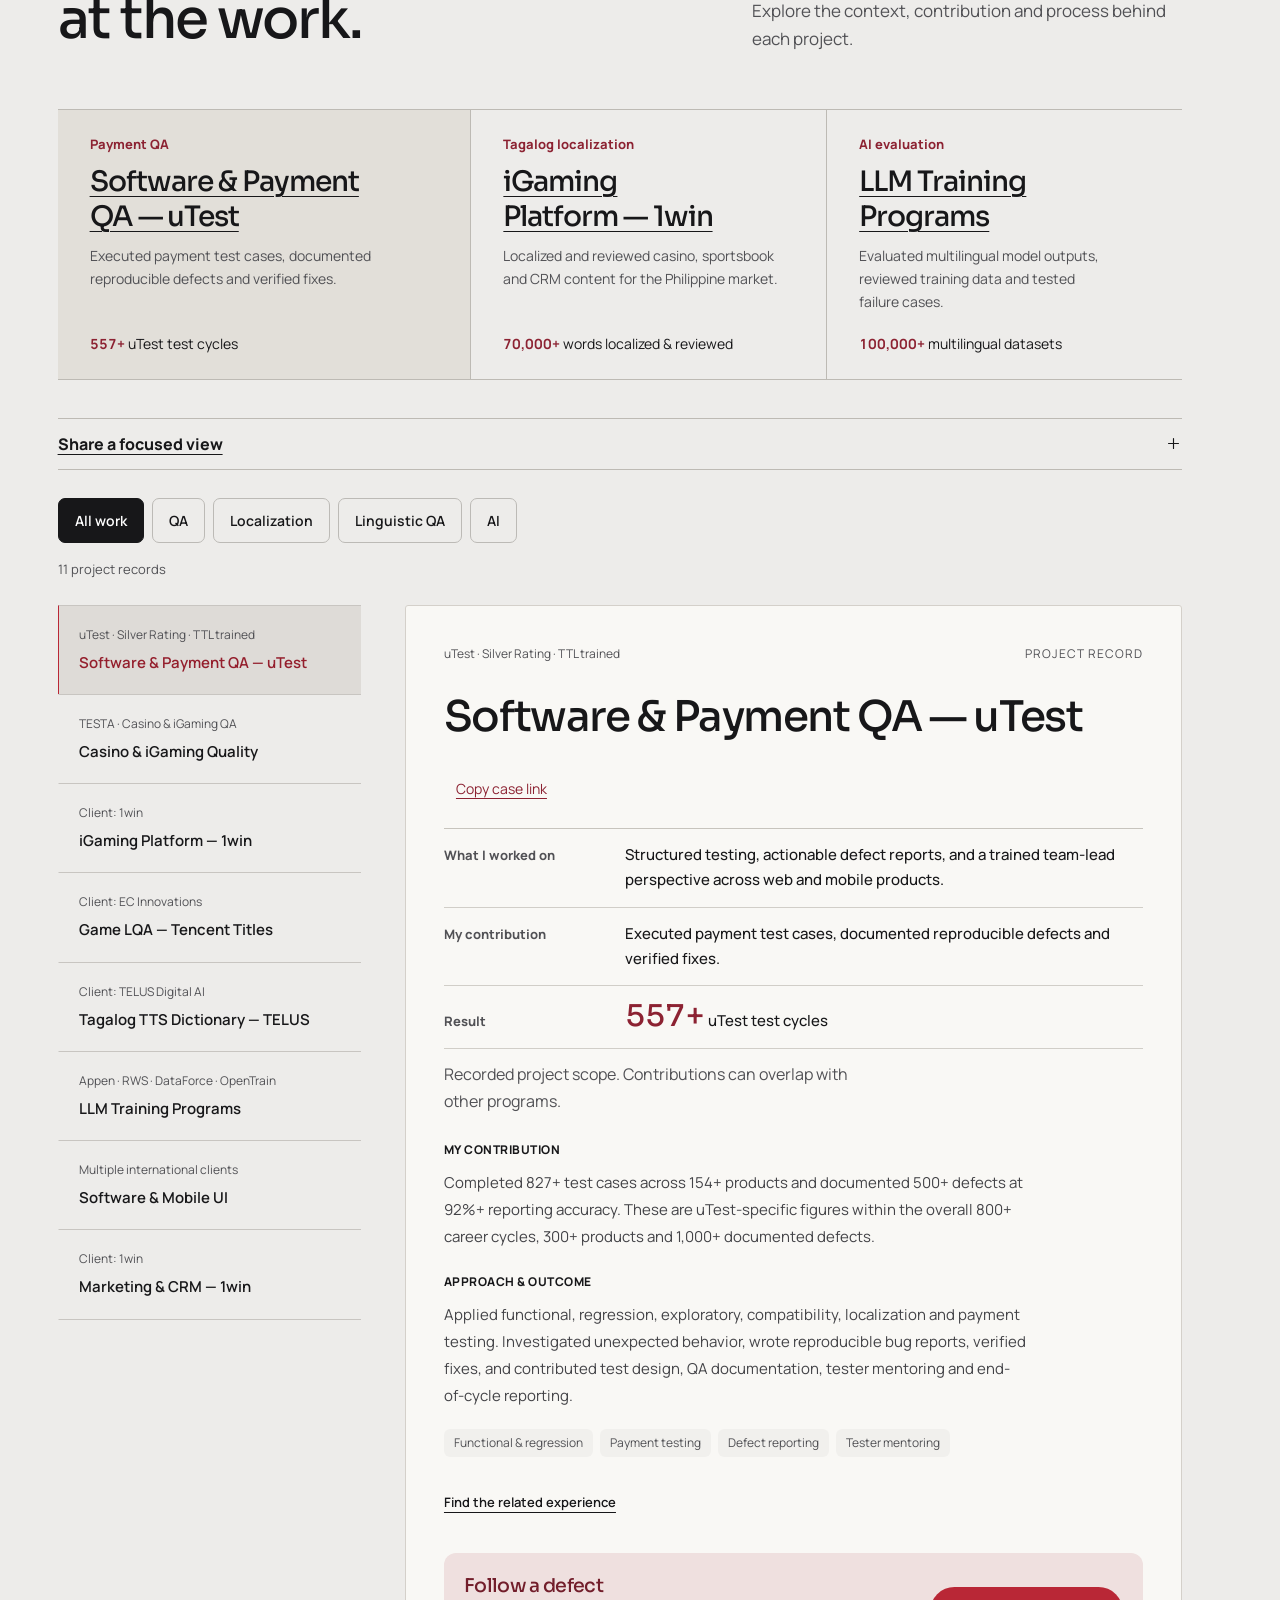
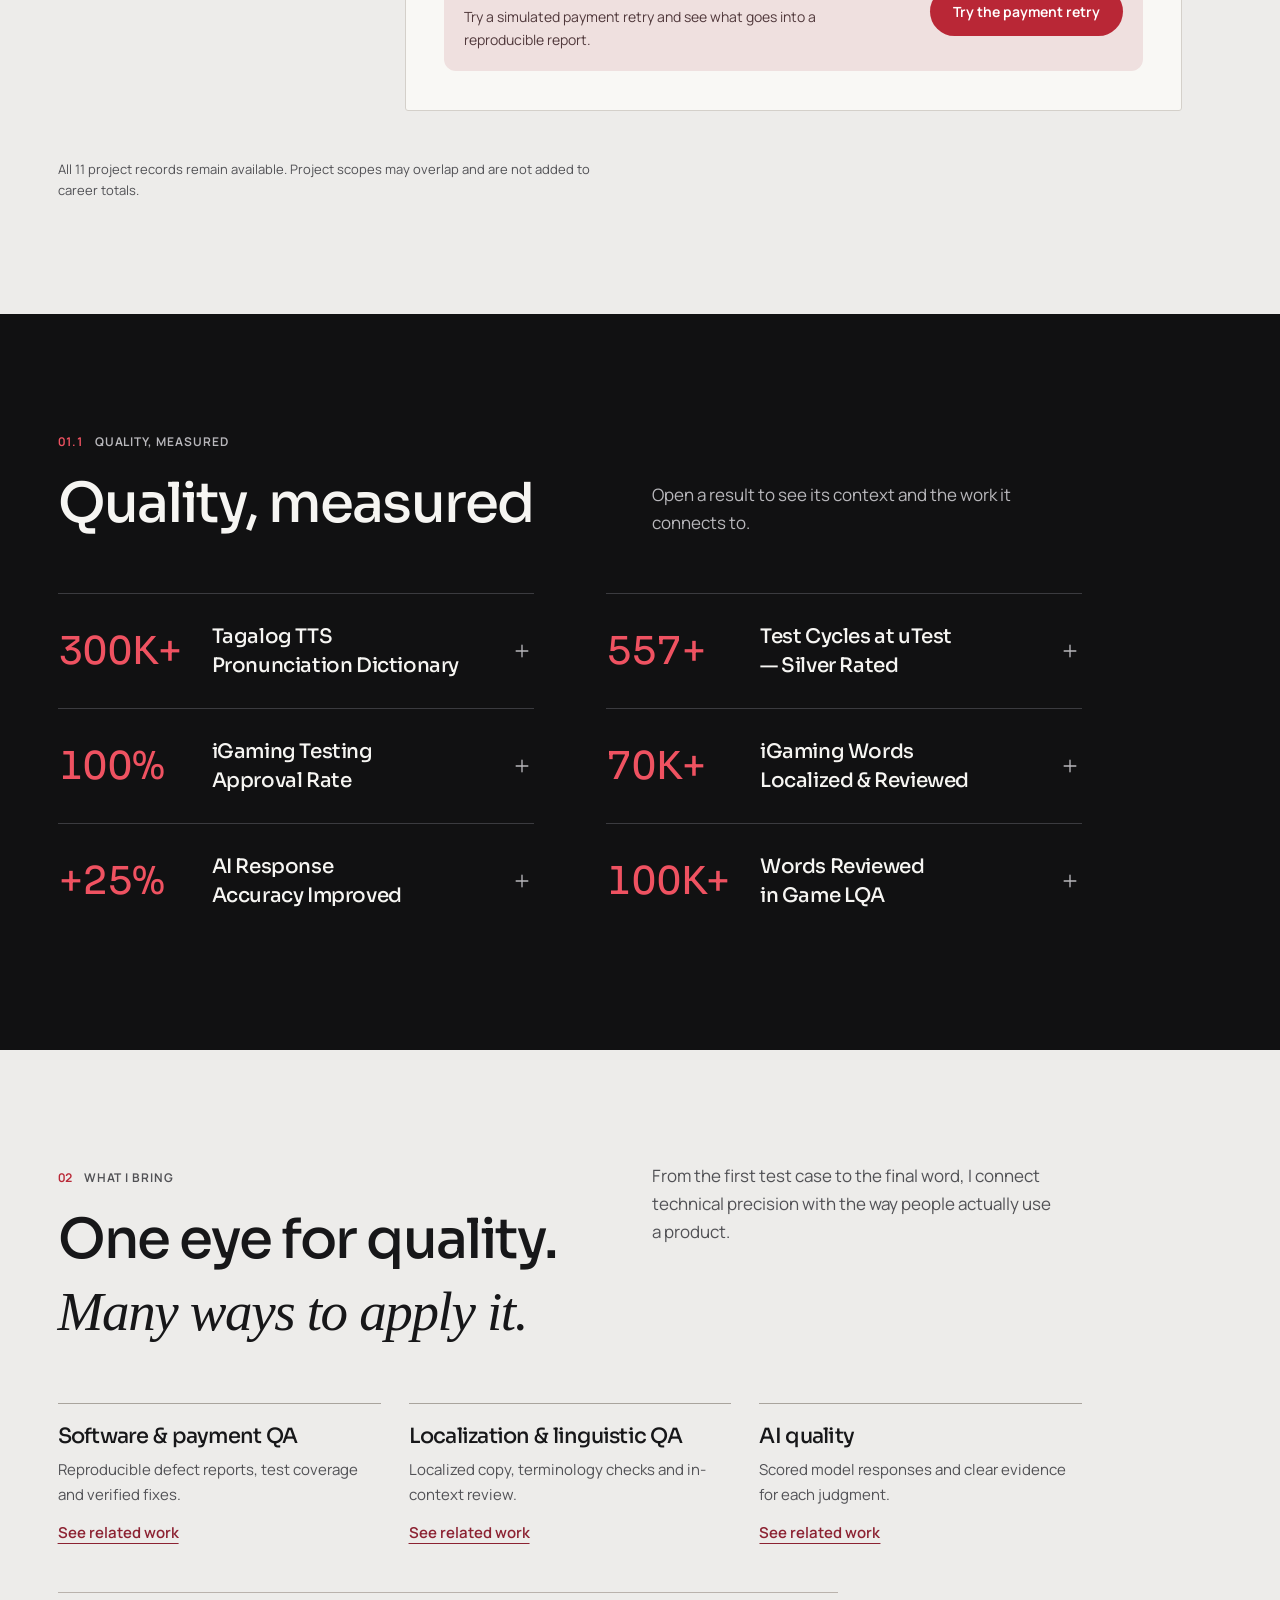
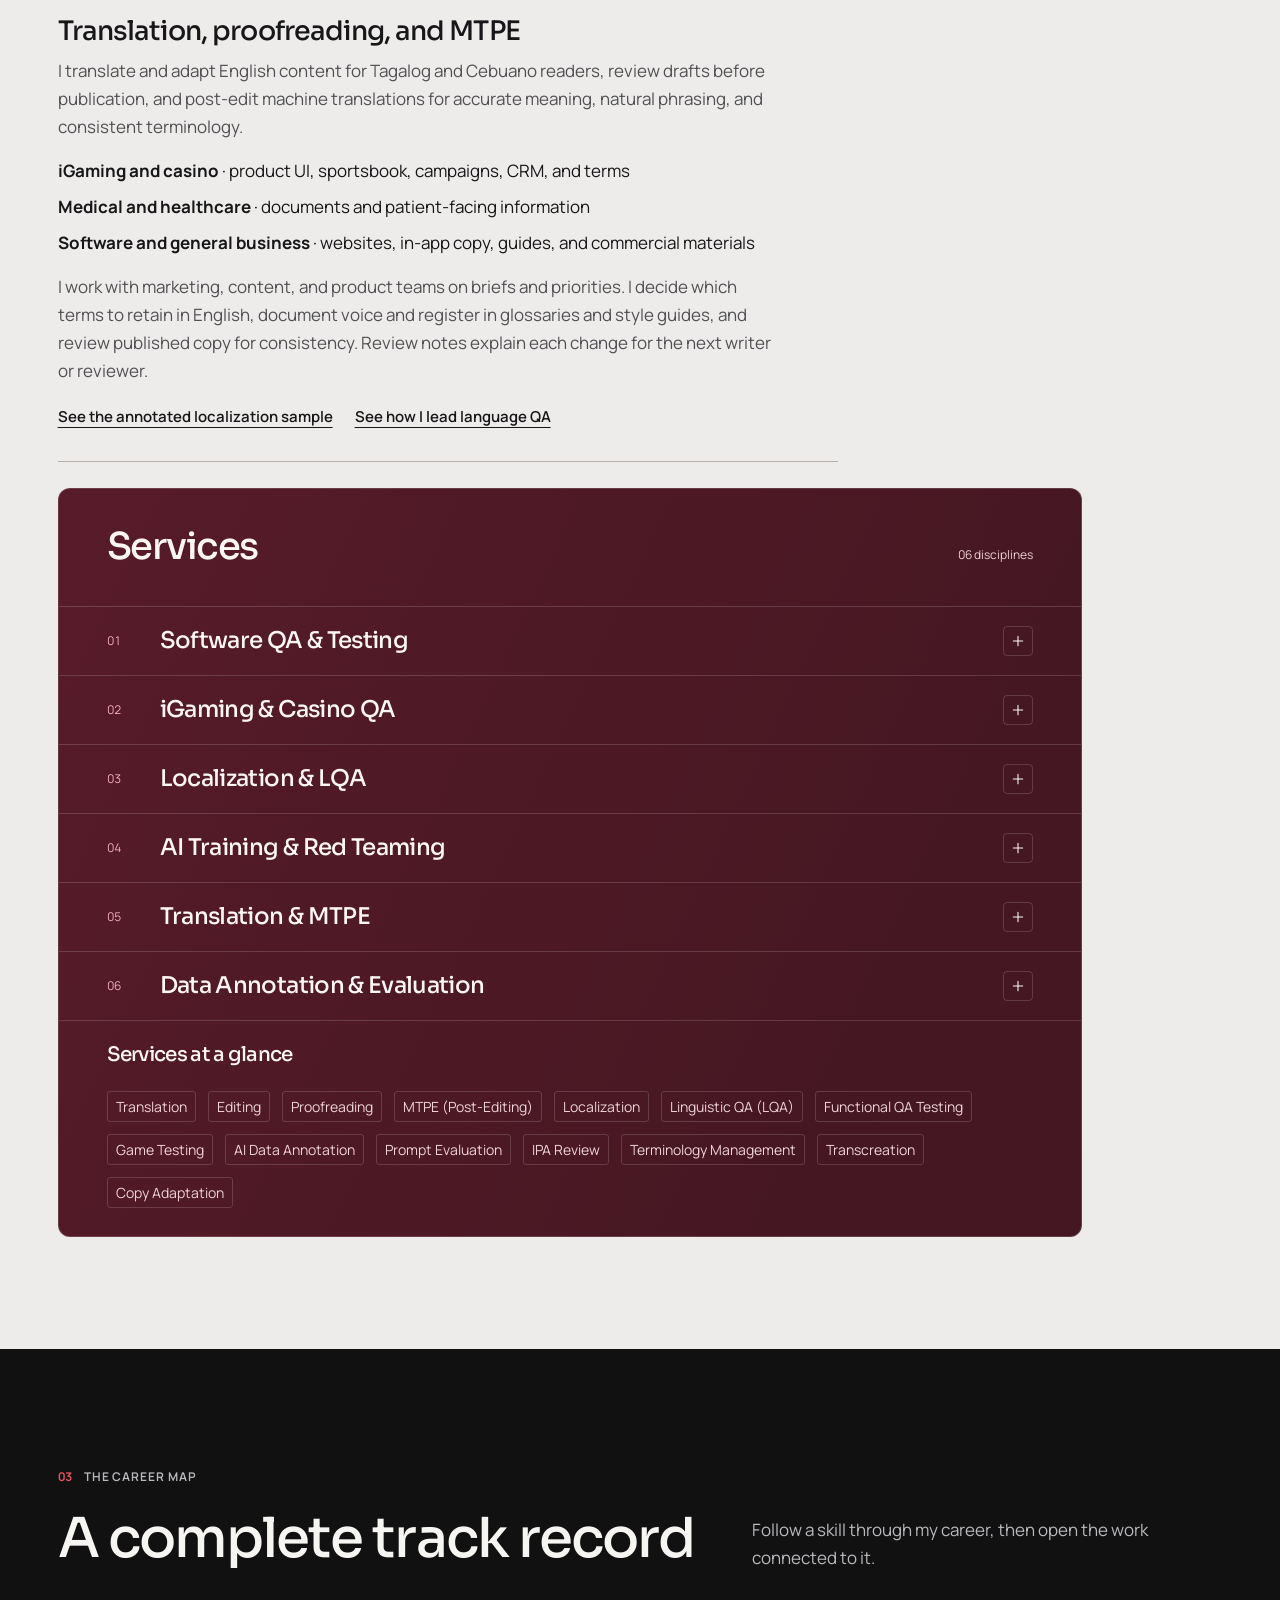
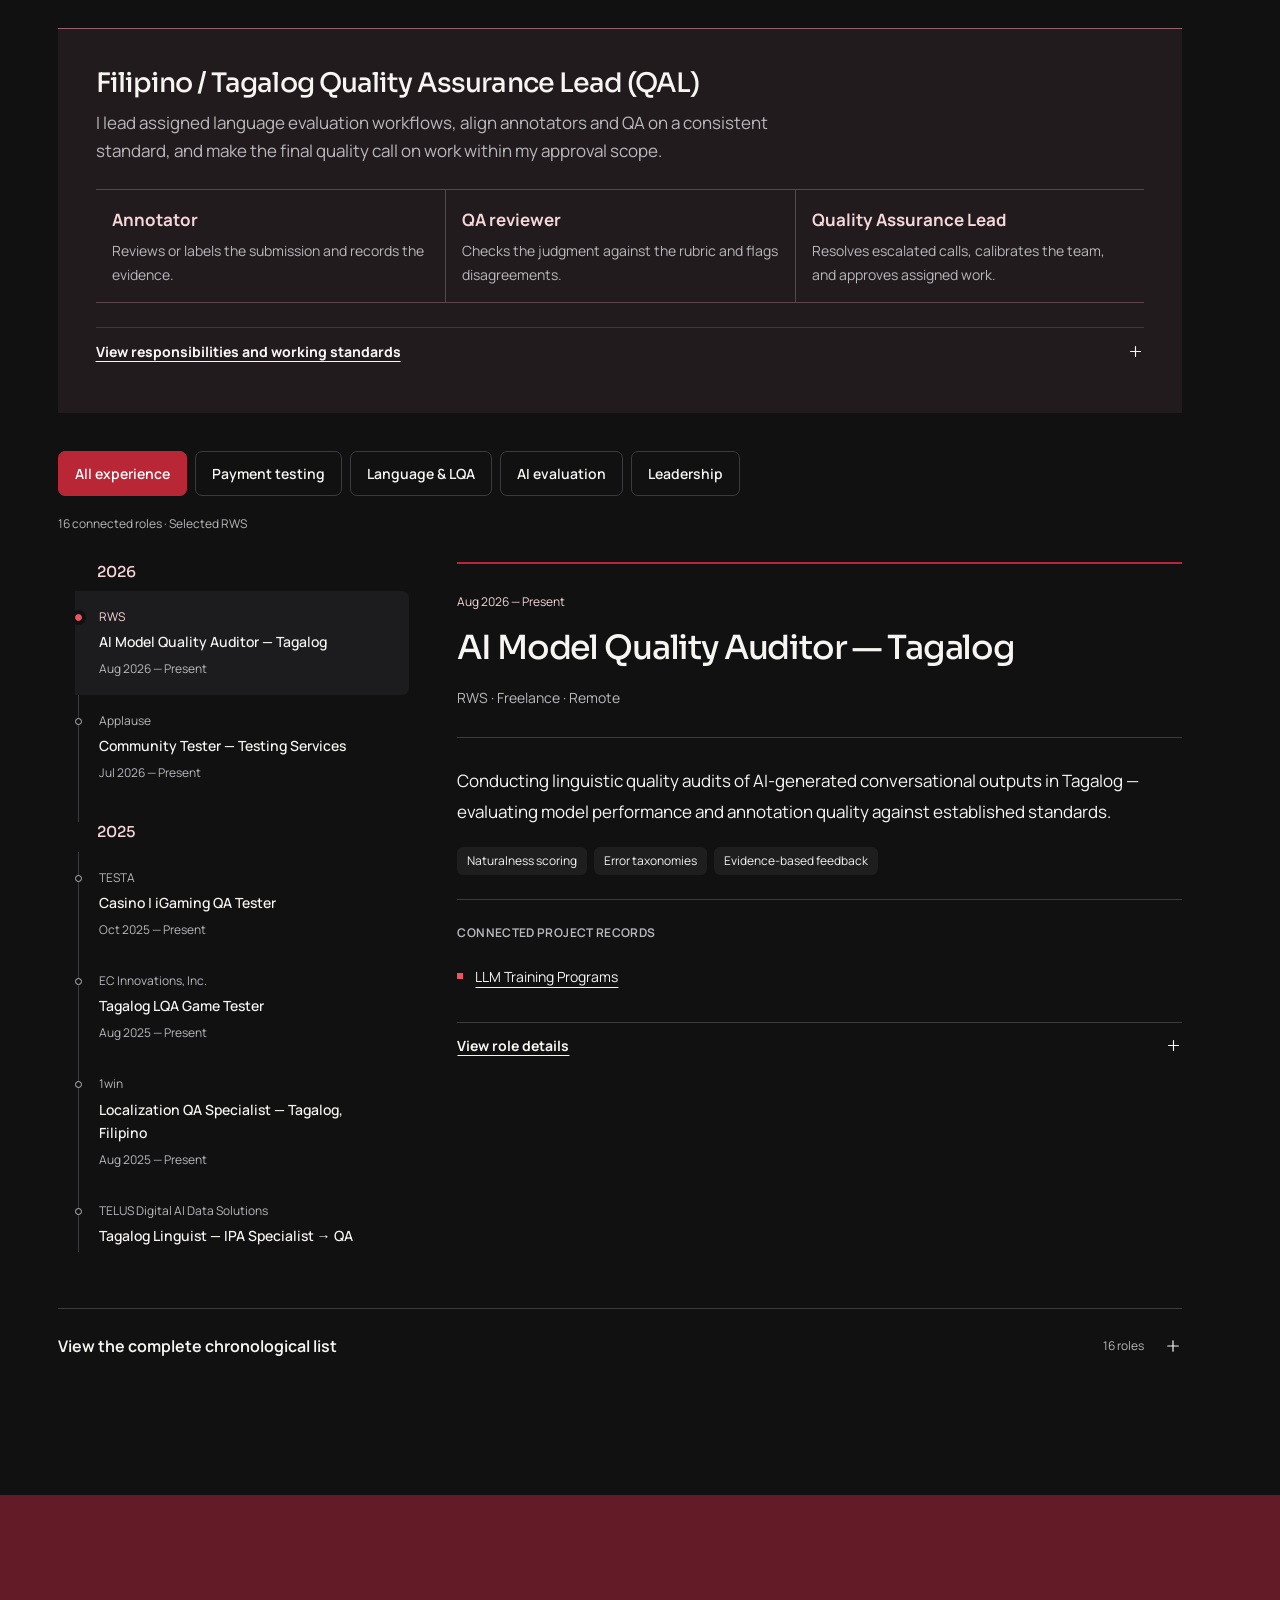
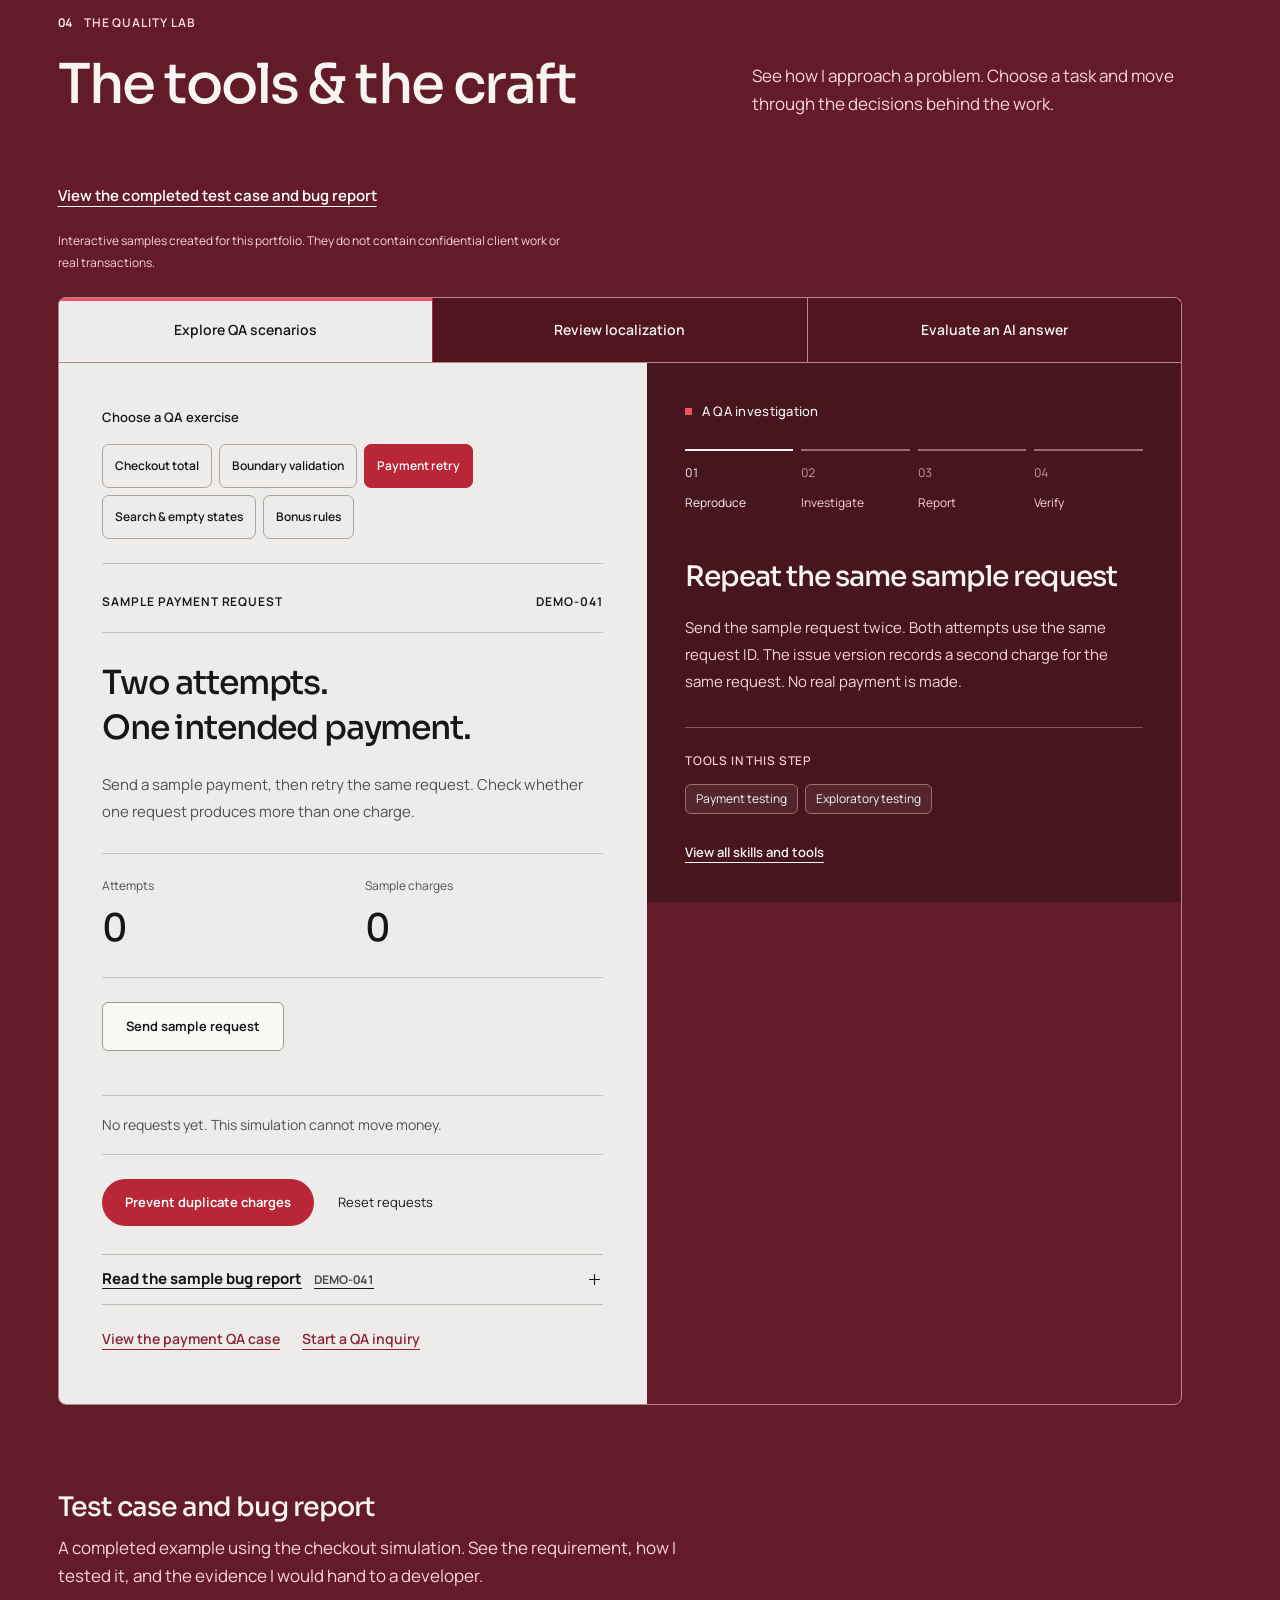
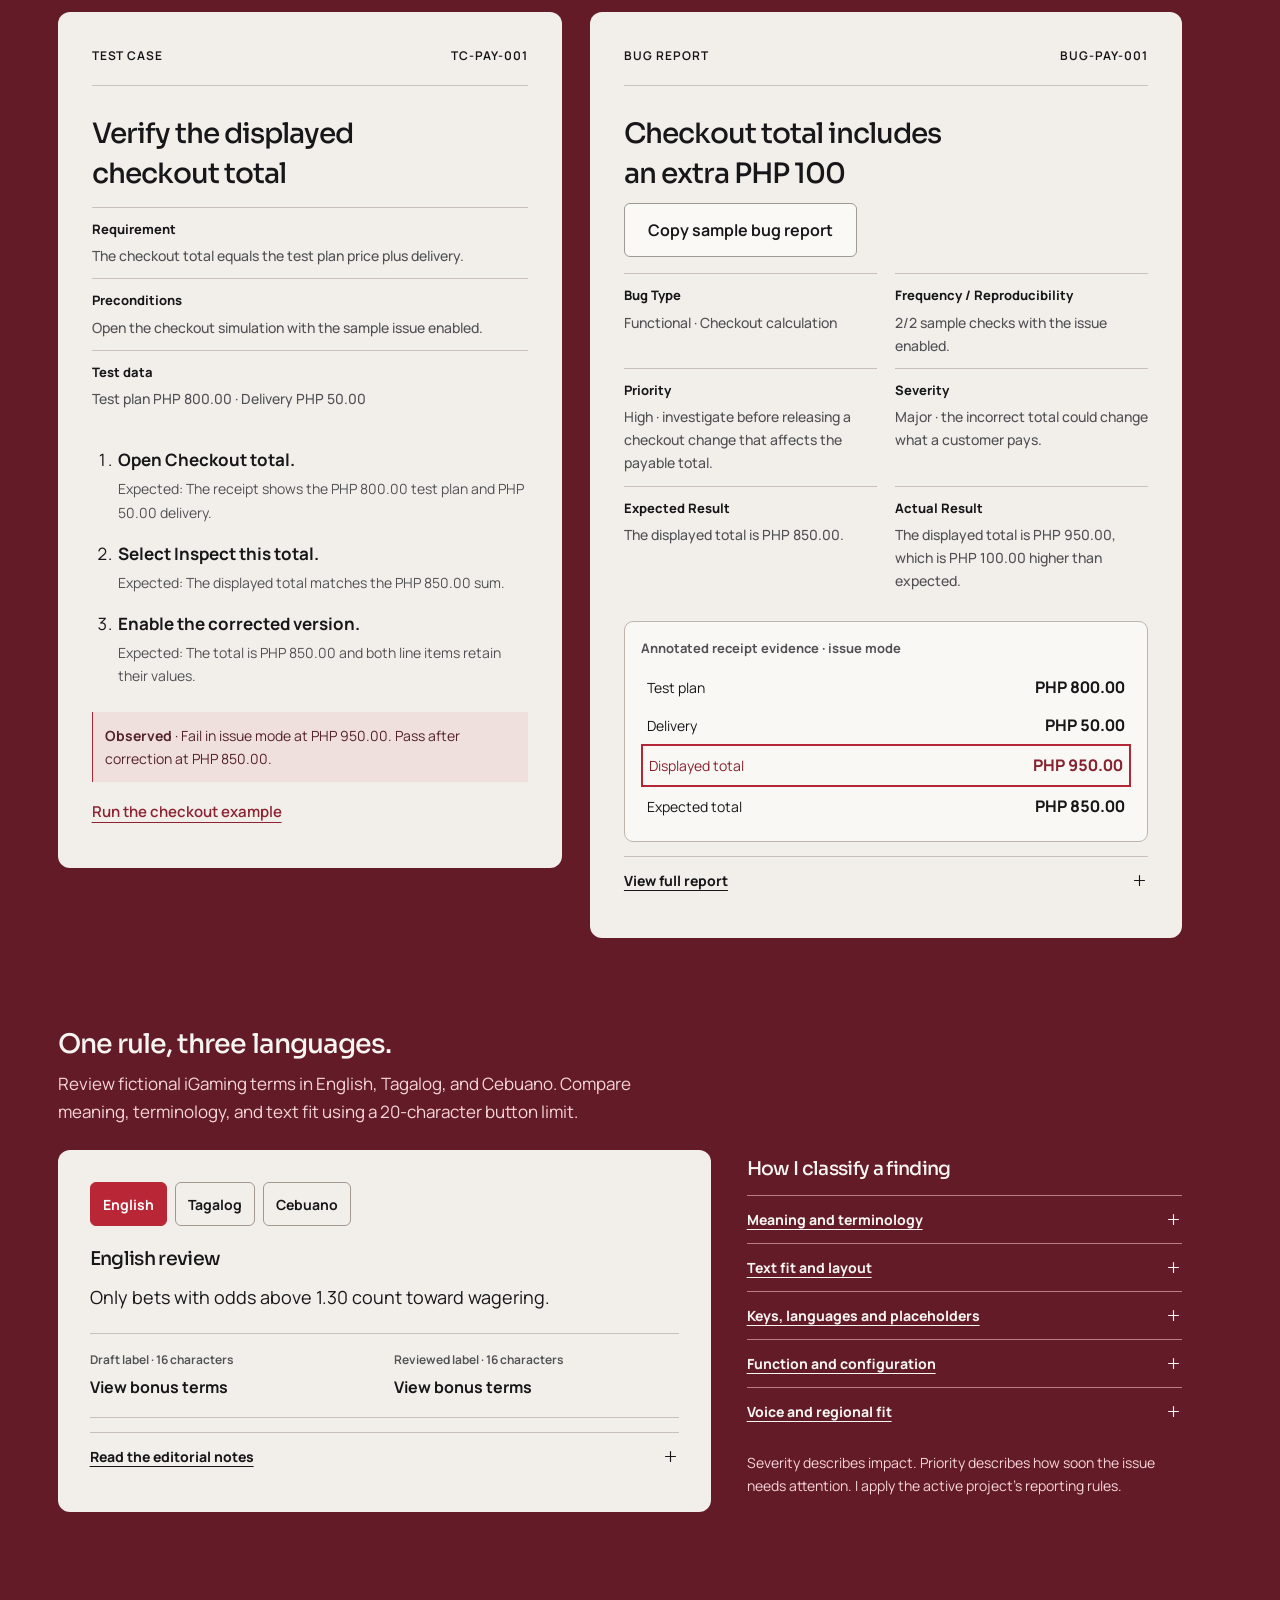
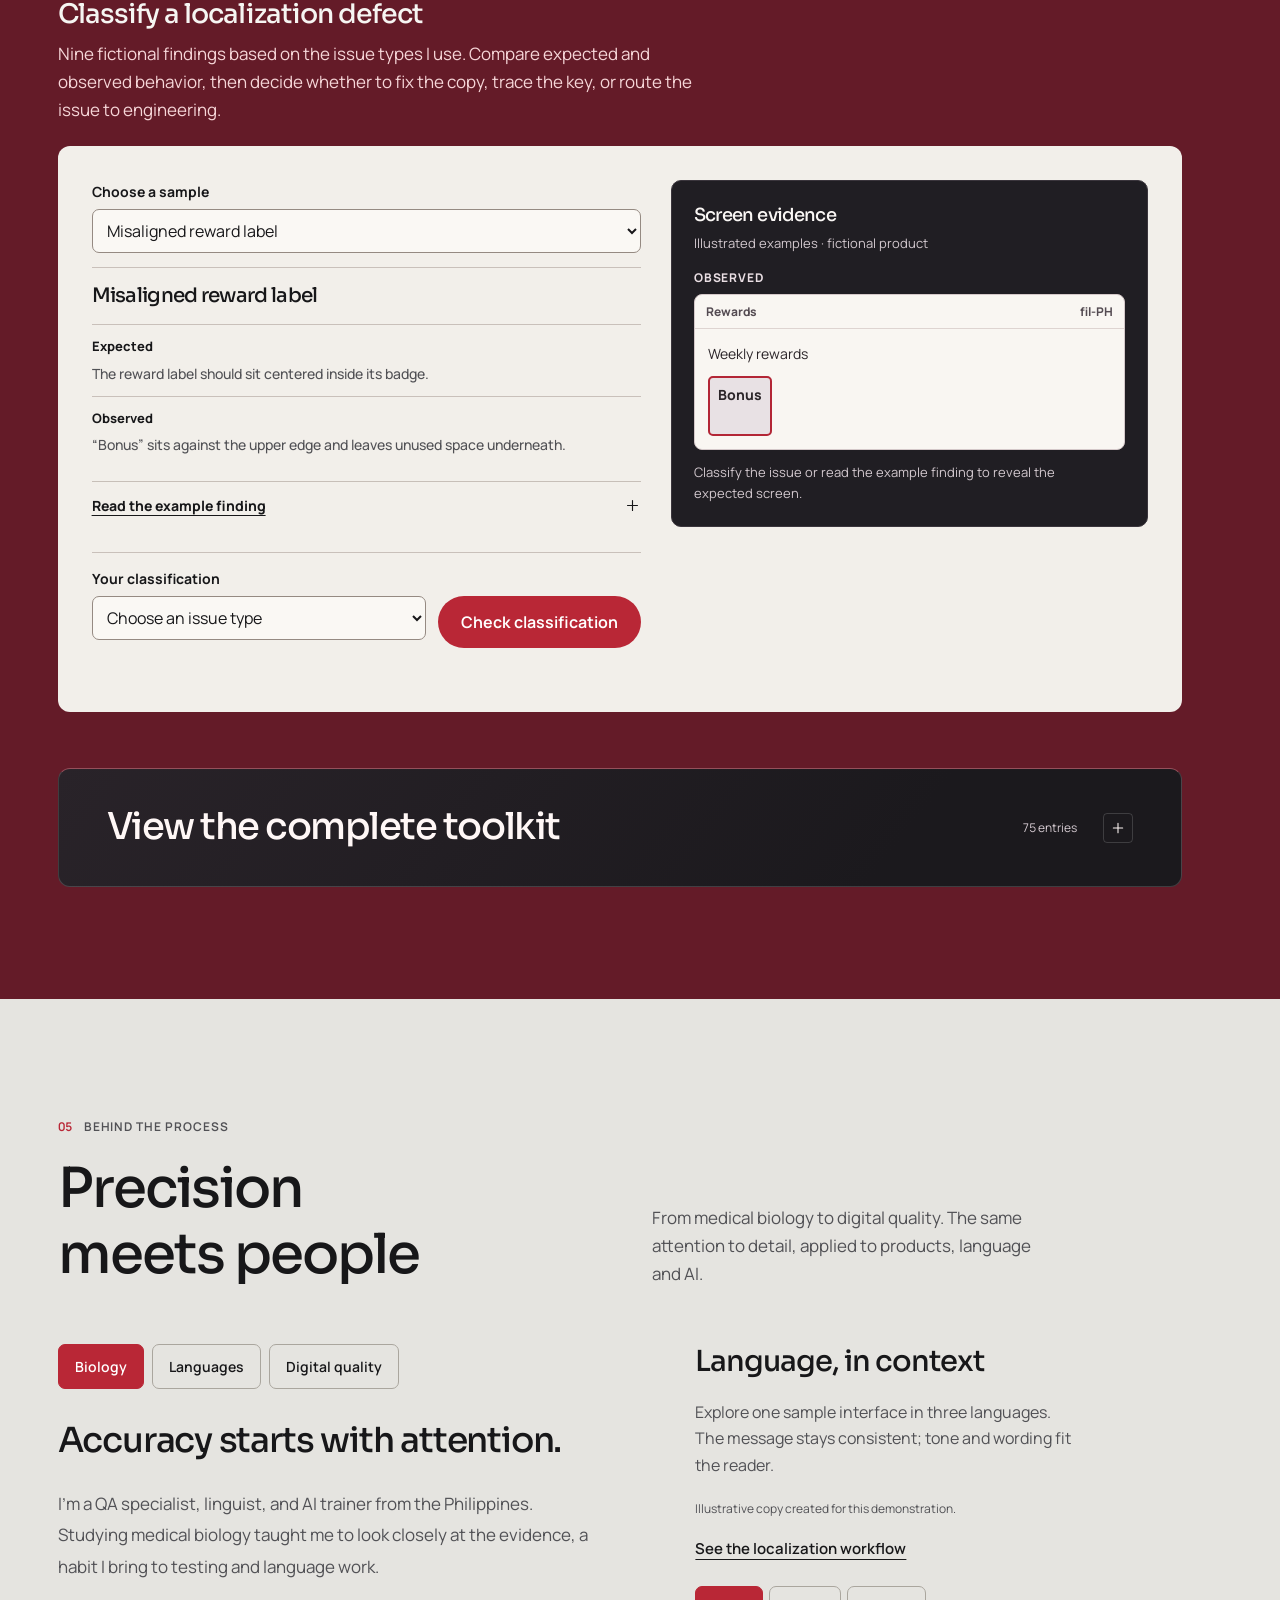
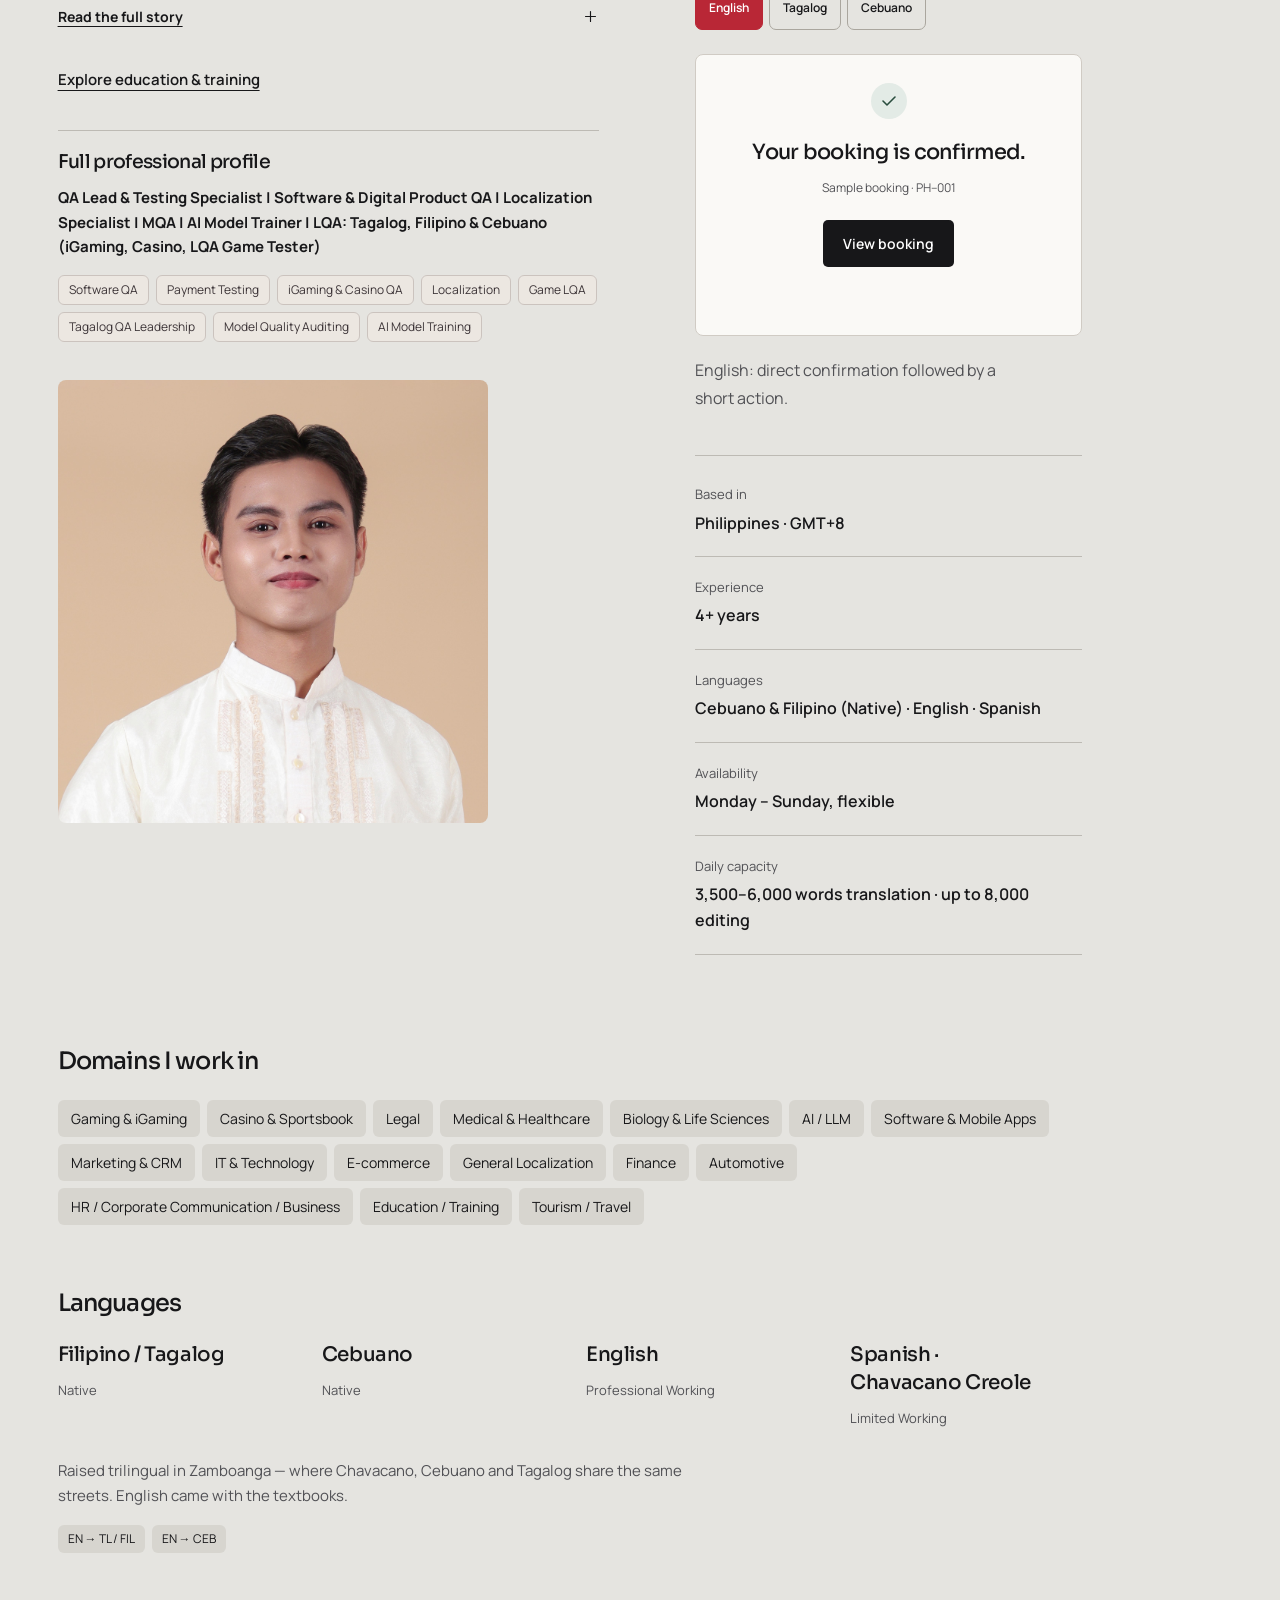
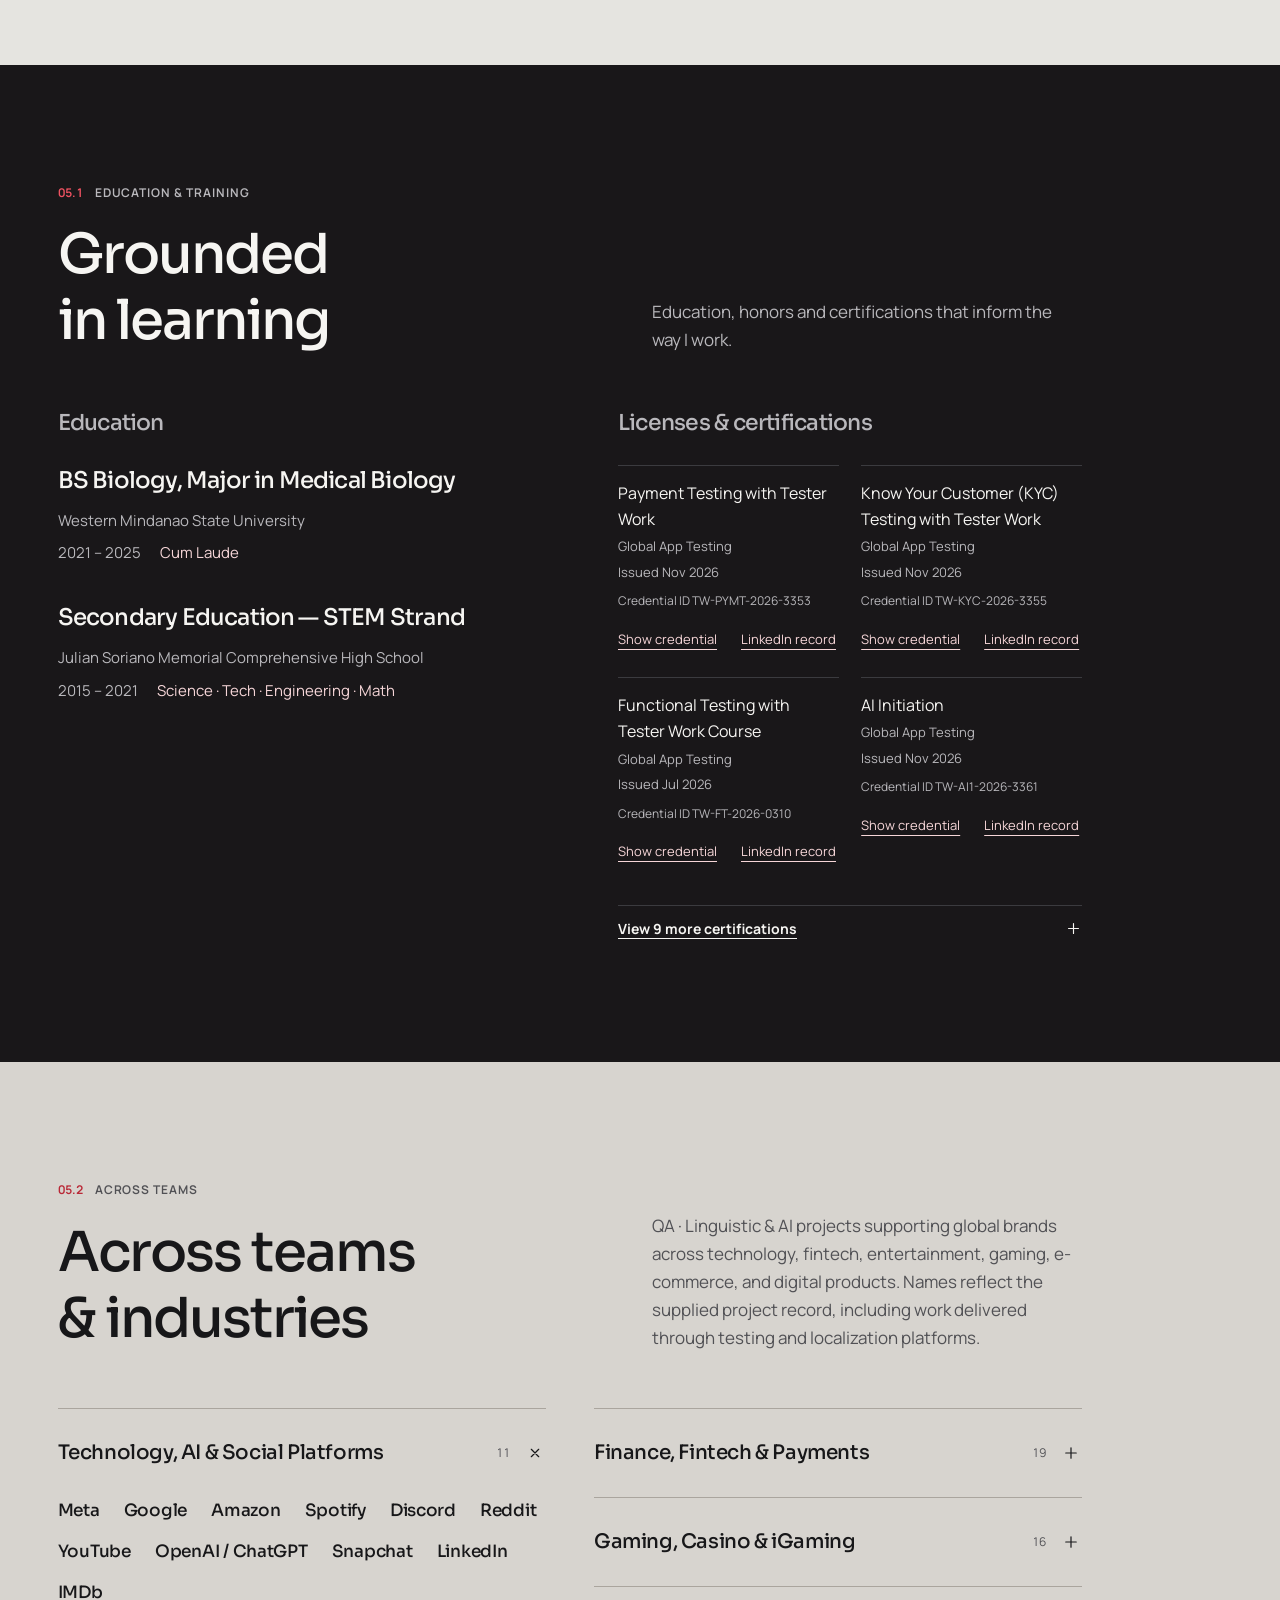
==== commit 1b70df94: "Add files via upload" ====
--- a/index.html
+++ b/index.html
@@ -1,1196 +1,851 @@
-<!DOCTYPE html>
-<html lang="en">
-<head>
-    <meta charset="UTF-8">
-    <meta name="viewport" content="width=device-width, initial-scale=1.0">
-    <title>Alfred Pansacala | Tech Portfolio</title>
-    <!-- Google Fonts -->
-    <link href="https://fonts.googleapis.com/css2?family=Orbitron:wght@400;700&family=Poppins:wght@300;400;600&display=swap" rel="stylesheet">
-    <!-- Font Awesome -->
-    <link rel="stylesheet" href="https://cdnjs.cloudflare.com/ajax/libs/font-awesome/6.4.0/css/all.min.css">
-
-    <style>
-        /* =========================================
-           CSS VARIABLES & RESET
-           ========================================= */
-        :root {
-            --bg-color: #050505;
-            --card-bg: rgba(20, 20, 30, 0.6);
-            --text-primary: #ffffff;
-            --text-secondary: #b0b0b0;
-            --neon-blue: #00f3ff;
-            --neon-purple: #bc13fe;
-            --gradient-tech: linear-gradient(90deg, var(--neon-blue), var(--neon-purple));
-            --nav-height: 80px;
-        }
-
-        * {
-            margin: 0;
-            padding: 0;
-            box-sizing: border-box;
-            scroll-behavior: smooth;
-        }
-
-        html {
-            scroll-padding-top: 100px;
-        }
-
-        body {
-            font-family: 'Poppins', sans-serif;
-            background-color: var(--bg-color);
-            color: var(--text-primary);
-            overflow-x: hidden;
-            background-image: url('assets/images/bg5.gif');
-            background-size: cover;
-            background-position: center;
-            background-attachment: fixed;
-            background-repeat: no-repeat;
-        }
-
-        body::before {
-            content: "";
-            position: fixed;
-            top: 0;
-            left: 0;
-            width: 100%;
-            height: 100%;
-            background-image: 
-                linear-gradient(rgba(0, 243, 255, 0.03) 1px, transparent 1px),
-                linear-gradient(90deg, rgba(0, 243, 255, 0.03) 1px, transparent 1px);
-            background-size: 30px 30px;
-            pointer-events: none;
-            z-index: -1;
-        }
-
-        body::after {
-            content: "";
-            position: fixed;
-            top: 0;
-            left: 0;
-            width: 100%;
-            height: 100%;
-            background: radial-gradient(circle at center, transparent 0%, var(--bg-color) 90%);
-            pointer-events: none;
-            z-index: -1;
-        }
-
-        a { text-decoration: none; color: inherit; pointer-events: auto; }
-        section { padding: 100px 20px; max-width: 1200px; margin: 0 auto; perspective: 1000px; }
-        
-        .glass-panel {
-            background: rgba(10, 10, 20, 0.75); backdrop-filter: blur(10px);
-            border: 1px solid rgba(0, 243, 255, 0.2); box-shadow: 0 0 20px rgba(0, 0, 0, 0.5);
-            border-radius: 15px;
-        }
-
-        .btn-tech {
-            display: inline-block; padding: 12px 30px; font-family: 'Orbitron', sans-serif;
-            font-weight: 700; text-transform: uppercase; letter-spacing: 1px; color: var(--neon-blue);
-            background: transparent; border: 1px solid var(--neon-blue); position: relative;
-            overflow: hidden; transition: all 0.3s ease; cursor: pointer;
-            box-shadow: 0 0 10px rgba(0, 243, 255, 0.1);
-            clip-path: polygon(10% 0, 100% 0, 100% 70%, 90% 100%, 0 100%, 0 30%);
-            pointer-events: auto;
-        }
-        .btn-tech:hover { background: var(--neon-blue); color: black; box-shadow: 0 0 20px rgba(0, 243, 255, 0.6); }
-
-        .section-title {
-            text-align: center; font-size: 3rem; margin-bottom: 10px; text-transform: uppercase;
-            letter-spacing: 2px; color: white; text-shadow: 0 0 10px rgba(255, 255, 255, 0.3);
-            font-family: 'Orbitron', sans-serif;
-        }
-
-        .section-subtitle {
-            text-align: center; color: var(--neon-blue); font-family: 'Orbitron', sans-serif;
-            letter-spacing: 3px; margin-bottom: 70px; text-transform: uppercase; font-size: 0.9rem;
-        }
-
-        /* =========================================
-           HEADER (UPDATED HOVER)
-           ========================================= */
-        header {
-            position: fixed; top: 0; left: 0; width: 100%; height: var(--nav-height);
-            background: rgba(5, 5, 5, 0.85); backdrop-filter: blur(15px); display: flex;
-            justify-content: space-between; align-items: center; padding: 0 5%;
-            z-index: 9999; border-bottom: 1px solid rgba(0, 243, 255, 0.2);
-        }
-        .logo { font-family: 'Orbitron', sans-serif; color: white; font-weight: 700; text-transform: uppercase; }
-        .logo span { color: var(--neon-blue); }
-        .nav-links { display: flex; gap: 30px; list-style: none; }
-        
-        .nav-links a { 
-            font-size: 0.85rem; font-weight: 600; color: var(--text-secondary); 
-            text-transform: uppercase; transition: all 0.3s ease;
-            padding-bottom: 5px; position: relative; 
-        }
-        
-        .nav-links a:hover { 
-            color: var(--neon-blue); 
-            text-shadow: 0 0 8px rgba(0, 243, 255, 0.6);
-        }
-        
-        .nav-links a::after {
-            content: ''; 
-            position: absolute; 
-            width: 0%; 
-            height: 2px; 
-            bottom: 0; 
-            left: 0; 
-            background-color: var(--neon-blue); 
-            transition: width 0.3s ease;
-        }
-        
-        .nav-links a:hover::after { width: 100%; }
-
-        .hamburger { display: none; color: white; font-size: 1.5rem; cursor: pointer; }
-
-        /* =========================================
-           HERO
-           ========================================= */
-        #home { min-height: 100vh; display: flex; align-items: center; padding-top: var(--nav-height); position: relative; }
-        .hero-container { display: flex; align-items: center; justify-content: space-between; width: 100%; flex-wrap: wrap-reverse; gap: 50px; }
-        .hero-content { flex: 1.2; min-width: 300px; }
-        .hero-content h2 { font-family: 'Orbitron', sans-serif; color: var(--neon-blue); font-size: 1.2rem; letter-spacing: 2px; margin-bottom: 10px; line-height: 1.3; }
-        .hero-content h1 { font-size: 3.5rem; line-height: 1.1; margin-bottom: 20px; font-weight: 800; text-transform: uppercase; }
-        .tech-headline {
-            font-size: 1.1rem; color: #d0d0d0; margin-bottom: 20px; line-height: 1.6; font-weight: 300;
-            border-left: 3px solid var(--neon-blue); padding-left: 20px; background: linear-gradient(90deg, rgba(0,243,255,0.1), transparent);
-        }
-        .hero-tags { display: flex; gap: 15px; margin-bottom: 30px; flex-wrap: wrap; }
-        .hero-tag { font-size: 0.8rem; background: rgba(0, 243, 255, 0.1); border: 1px solid var(--neon-blue); padding: 5px 15px; border-radius: 20px; color: white; display: flex; align-items: center; gap: 8px; }
-        
-        .hero-visual { flex: 1; display: flex; justify-content: center; perspective: 1000px; }
-        .image-wrapper-3d { width: 320px; height: 320px; position: relative; transform-style: preserve-3d; animation: rotate3d 10s infinite linear; }
-        .image-wrapper-3d img { width: 100%; height: 100%; object-fit: cover; border-radius: 20px; box-shadow: 0 0 30px rgba(0, 243, 255, 0.2); }
-        .ring { position: absolute; top: 50%; left: 50%; transform: translate(-50%, -50%); border-radius: 50%; border: 2px solid rgba(0, 243, 255, 0.3); pointer-events: none; }
-        .ring-1 { width: 350px; height: 350px; border-left-color: transparent; border-right-color: transparent; animation: spin 8s linear infinite; }
-        .ring-2 { width: 400px; height: 400px; border-top-color: transparent; border-bottom-color: transparent; animation: spin 12s linear infinite reverse; }
-
-        @keyframes rotate3d { 0% { transform: rotateY(0deg) rotateX(0deg); } 50% { transform: rotateY(10deg) rotateX(5deg); } 100% { transform: rotateY(0deg) rotateX(0deg); } }
-        @keyframes spin { 0% { transform: translate(-50%, -50%) rotate(0deg); } 100% { transform: translate(-50%, -50%) rotate(360deg); } }
-
-        /* =========================================
-           NEW: MARQUEE SECTION (SEAMLESS LOOP)
-           ========================================= */
-        .marquee-section {
-            width: 100%;
-            padding: 25px 0;
-            background: rgba(10, 10, 15, 0.4); /* Slight dark tint */
-            border-top: 1px solid rgba(0, 243, 255, 0.1);
-            border-bottom: 1px solid rgba(0, 243, 255, 0.1);
-            overflow: hidden;
-            position: relative;
-        }
-        
-        .marquee-header {
-            text-align: center;
-            font-family: 'Orbitron', sans-serif;
-            color: var(--neon-purple);
-            font-size: 0.85rem;
-            letter-spacing: 2px;
-            margin-bottom: 15px;
-            text-transform: uppercase;
-        }
-
-        .marquee-container {
-            width: 100%;
-            overflow: hidden;
-            white-space: nowrap;
-            position: relative;
-        }
-
-        .marquee-content {
-            display: inline-block;
-            font-size: 1.1rem;
-            color: #ccc;
-            font-family: 'Poppins', sans-serif;
-            text-transform: uppercase;
-            /* Animation */
-            animation: scroll-left 25s linear infinite;
-            padding-right: 50px; /* Space before loop restarts */
-        }
-
-        .marquee-separator {
-            color: var(--neon-blue);
-            margin: 0 15px;
-            opacity: 0.5;
-        }
-
-        /* Pause on hover */
-        .marquee-container:hover .marquee-content {
-            animation-play-state: paused;
-        }
-
-        @keyframes scroll-left {
-            0% { transform: translateX(0); }
-            100% { transform: translateX(-50%); } /* Moves half the width of the container (which holds 2 copies) */
-        }
-
-        /* =========================================
-           SHARED CAROUSEL STYLES
-           ========================================= */
-        .carousel-wrapper {
-            position: relative;
-            width: 100%;
-            height: 600px;
-            display: flex;
-            flex-direction: column;
-            align-items: center;
-            justify-content: center;
-            margin-bottom: 50px;
-        }
-
-        .carousel-container {
-            position: relative;
-            width: 100%;
-            height: 450px;
-            perspective: 1500px;
-            display: flex;
-            align-items: center;
-            justify-content: center;
-            overflow: visible;
-        }
-
-        .carousel-card {
-            position: absolute;
-            width: 300px;
-            height: 380px;
-            background: rgba(10, 15, 30, 0.7);
-            border: 1px solid rgba(255, 255, 255, 0.05);
-            border-radius: 20px;
-            display: flex;
-            flex-direction: column;
-            align-items: center;
-            justify-content: flex-start; 
-            text-align: center;
-            padding: 20px;
-            transition: all 0.5s cubic-bezier(0.25, 0.8, 0.25, 1);
-            cursor: pointer;
-            backface-visibility: hidden;
-            opacity: 0;
-            pointer-events: none; 
-            box-shadow: 0 0 0 transparent;
-            transform: scale(0.5) translateX(0);
-        }
-
-        .carousel-card.active {
-            opacity: 1;
-            z-index: 10;
-            border-color: var(--neon-blue);
-            box-shadow: 0 0 25px rgba(0, 243, 255, 0.2);
-            pointer-events: auto;
-            filter: none;
-        }
-
-        .carousel-card.active:hover {
-            box-shadow: 0 0 40px rgba(0, 243, 255, 0.4);
-            border-color: white;
-        }
-
-        .carousel-card.prev, .carousel-card.next {
-            opacity: 0.7;
-            z-index: 5;
-            filter: blur(3px) grayscale(20%);
-            pointer-events: none;
-        }
-
-        .carousel-card.prev-prev, .carousel-card.next-next {
-            opacity: 0;
-            z-index: 1;
-            filter: blur(5px);
-            pointer-events: none;
-        }
-
-        .card-icon { font-size: 3rem; color: var(--neon-blue); margin-bottom: 15px; text-shadow: 0 0 10px rgba(0, 243, 255, 0.5); flex-shrink: 0; }
-        .carousel-card h3 { font-family: 'Orbitron', sans-serif; margin-bottom: 10px; color: white; font-size: 1.1rem; flex-shrink: 0; }
-        .carousel-card p { color: var(--text-secondary); font-size: 0.85rem; line-height: 1.4; }
-        .click-hint { margin-top: 10px; font-size: 0.7rem; color: var(--neon-blue); font-family: 'Orbitron'; opacity: 0; transition: 0.3s; }
-        .carousel-card.active .click-hint { opacity: 0.8; }
-
-        /* MULTI-LOGO CONTAINER */
-        .card-logos-container {
-            margin-top: auto; 
-            width: 100%;
-            display: flex;
-            flex-wrap: wrap; 
-            justify-content: center;
-            align-items: center;
-            gap: 8px;
-            padding-top: 15px;
-        }
-        
-        .card-logo {
-            max-height: 45px; 
-            width: auto;
-            max-width: 80px;
-            object-fit: contain; 
-            border-radius: 4px;
-            transition: transform 0.3s;
-        }
-        
-        .card-logo:hover {
-            transform: scale(1.1);
-            z-index: 2;
-        }
-
-        /* Skills Specific: Hide tags on side cards */
-        .carousel-card:not(.active) .skill-tags { display: none; }
-        .carousel-card:not(.active) .skill-desc { display: none; }
-
-        /* Skills Specific: Tags styling */
-        .skill-tags {
-            display: flex; flex-wrap: wrap; gap: 8px; justify-content: center;
-            width: 100%; overflow-y: auto;
-            max-height: 100px; 
-            padding-right: 5px;
-        }
-        .skill-tags::-webkit-scrollbar { width: 4px; }
-        .skill-tags::-webkit-scrollbar-track { background: rgba(0,0,0,0.3); }
-        .skill-tags::-webkit-scrollbar-thumb { background: var(--neon-blue); border-radius: 2px; }
-        
-        .skill-tag {
-            font-size: 0.75rem; color: #ddd; background: rgba(0,0,0,0.3);
-            padding: 4px 10px; border-radius: 5px; border: 1px solid rgba(255,255,255,0.05);
-        }
-
-        /* Navigation Buttons */
-        .nav-btn {
-            position: absolute;
-            top: 50%;
-            transform: translateY(-50%);
-            background: rgba(0,0,0,0.5);
-            border: 1px solid var(--neon-blue);
-            color: var(--neon-blue);
-            width: 50px;
-            height: 50px;
-            border-radius: 50%;
-            display: flex;
-            align-items: center;
-            justify-content: center;
-            cursor: pointer;
-            z-index: 20;
-            transition: 0.3s;
-            font-size: 1.2rem;
-        }
-        .nav-btn:hover { background: var(--neon-blue); color: black; box-shadow: 0 0 15px var(--neon-blue); }
-        .prev-btn { left: 20px; }
-        .next-btn { right: 20px; }
-
-        .carousel-dots { display: flex; gap: 15px; margin-top: 30px; z-index: 20; }
-        .dot { width: 12px; height: 12px; border-radius: 50%; background: rgba(255,255,255,0.2); cursor: pointer; transition: 0.3s; border: 1px solid transparent; }
-        .dot.active { background: var(--neon-blue); box-shadow: 0 0 10px var(--neon-blue); border-color: white; transform: scale(1.2); }
-
-        /* =========================================
-           PROJECTS SECTION
-           ========================================= */
-        .project-card {
-            background: rgba(20, 20, 30, 0.5);
-            border-left: 4px solid var(--neon-purple);
-            padding: 25px;
-            margin-bottom: 20px;
-            transition: 0.3s;
-        }
-        .project-card:hover {
-            background: rgba(30, 30, 45, 0.7);
-            padding-left: 35px;
-        }
-        .project-title {
-            font-size: 1.3rem; font-weight: 700; color: white; margin-bottom: 5px;
-        }
-        .project-stat {
-            color: var(--neon-blue); font-family: 'Orbitron'; font-size: 0.9rem; margin-bottom: 15px; display: block;
-        }
-        .project-desc { color: #bbb; font-size: 0.95rem; line-height: 1.5; }
-
-        /* =========================================
-           MODAL
-           ========================================= */
-        .modal-overlay {
-            position: fixed; top: 0; left: 0; width: 100%; height: 100%;
-            background: rgba(0, 0, 0, 0.85); backdrop-filter: blur(8px);
-            z-index: 10000; display: none; align-items: center; justify-content: center;
-            opacity: 0; transition: opacity 0.3s ease;
-        }
-        .modal-overlay.active { display: flex; opacity: 1; }
-        .modal-content {
-            background: rgba(10, 12, 20, 0.95); border: 1px solid var(--neon-blue);
-            box-shadow: 0 0 40px rgba(0, 243, 255, 0.2); width: 90%; max-width: 700px;
-            max-height: 85vh; padding: 40px; border-radius: 15px; position: relative;
-            transform: scale(0.9); transition: transform 0.3s ease; overflow-y: auto; color: white;
-        }
-        .modal-overlay.active .modal-content { transform: scale(1); }
-        .close-modal { position: absolute; top: 20px; right: 20px; color: var(--neon-blue); font-size: 2rem; cursor: pointer; transition: 0.3s; line-height: 1; }
-        .close-modal:hover { color: white; transform: rotate(90deg); }
-
-        .modal-title { font-family: 'Orbitron'; color: var(--neon-blue); font-size: 2rem; margin-bottom: 30px; border-bottom: 1px solid #333; padding-bottom: 15px; }
-        .exp-item { margin-bottom: 30px; border-left: 2px solid #333; padding-left: 20px; transition: 0.3s; }
-        .exp-item:hover { border-left-color: var(--neon-purple); padding-left: 25px; background: linear-gradient(90deg, rgba(188, 19, 254, 0.05), transparent); }
-        .exp-header { display: flex; justify-content: space-between; flex-wrap: wrap; margin-bottom: 10px; }
-        .exp-role { font-size: 1.2rem; font-weight: 700; color: white; }
-        .exp-date { font-family: 'Orbitron'; font-size: 0.9rem; color: var(--neon-blue); }
-        .exp-company { color: var(--text-secondary); font-weight: 600; margin-bottom: 10px; display: block; }
-        .exp-desc ul { list-style: disc; margin-left: 20px; color: #ccc; font-size: 0.95rem; line-height: 1.6; }
-        .exp-desc li { margin-bottom: 5px; }
-
-        .contact-form-modal-title { font-family: 'Orbitron'; color: var(--neon-blue); font-size: 1.8rem; margin-bottom: 20px; text-align: center; }
-        .form-group { margin-bottom: 20px; }
-        .form-input { width: 100%; padding: 15px; background: rgba(0, 0, 0, 0.5); border: 1px solid #333; color: white; font-family: 'Poppins', sans-serif; font-size: 1rem; outline: none; transition: 0.3s; border-radius: 5px; }
-        .form-input:focus { border-color: var(--neon-blue); box-shadow: 0 0 10px rgba(0, 243, 255, 0.2); }
-        .contact-btn-submit { width: 100%; padding: 15px; font-size: 1.1rem; transition: all 0.3s; }
-
-        /* Footer */
-        footer { background: #020202; border-top: 1px solid rgba(255,255,255,0.05); padding: 40px 20px; text-align: center; margin-top: 50px; }
-
-        .contact-socials-container {
-            margin-top: 30px;
-            display: flex;
-            flex-direction: column;
-            align-items: center;
-            gap: 15px;
-        }
-        .connect-subtitle {
-            font-family: 'Orbitron'; 
-            font-size: 0.9rem; 
-            color: #888;
-            margin-bottom: 10px;
-        }
-        .social-icons-row {
-            display: flex; 
-            justify-content: center; 
-            gap: 30px;
-        }
-        .social-icon { width: 50px; height: 50px; border-radius: 50%; display: flex; align-items: center; justify-content: center; font-size: 1.5rem; color: var(--text-secondary); background: rgba(255,255,255,0.05); border: 1px solid rgba(255,255,255,0.1); transition: 0.3s; }
-        .social-icon:hover { color: white; background: var(--neon-blue); box-shadow: 0 0 15px var(--neon-blue); transform: translateY(-5px); }
-        
-        .social-icon.email-icon {
-            border-color: var(--neon-purple);
-        }
-        .social-icon.email-icon:hover {
-            background: var(--neon-purple);
-            box-shadow: 0 0 15px var(--neon-purple);
-        }
-
-        footer p { color: #555; font-size: 0.9rem; font-family: 'Orbitron'; margin-top: 20px; }
-
-        /* Responsive */
-        @media (max-width: 768px) {
-            .hamburger { display: block; }
-            .nav-links { position: fixed; top: var(--nav-height); left: 0; width: 100%; height: 0; background: rgba(5, 5, 5, 0.98); flex-direction: column; justify-content: center; align-items: center; overflow: hidden; transition: height 0.4s ease-in-out; z-index: 9999; }
-            .nav-links.active { height: 350px; border-bottom: 2px solid var(--neon-blue); }
-            .nav-links a { font-size: 1rem; margin: 10px 0; }
-            .hero-content { text-align: center; }
-            .hero-content h1 { font-size: 2.2rem; }
-            .tech-headline { font-size: 0.9rem; border-left: none; border-top: 3px solid var(--neon-blue); padding-left: 0; padding-top: 10px; }
-            .image-wrapper-3d { width: 250px; height: 250px; }
-            .modal-content { width: 95%; padding: 25px; }
-            .carousel-card { width: 260px; height: 340px; }
-            .prev-btn { left: 10px; }
-            .next-btn { right: 10px; }
-            .card-logo { max-height: 35px; max-width: 60px; } 
-            .marquee-content { font-size: 0.9rem; } /* Smaller font on mobile */
-        }
-
-        .hidden-el { opacity: 0; transform: translateY(50px); transition: all 0.8s ease; }
-        .show-el { opacity: 1; transform: translateY(0); }
-    </style>
-</head>
-<body>
-
-    <!-- Header -->
-    <header>
-        <div class="logo">Alfred <span>Pansacala</span></div>
-        <nav>
-            <ul class="nav-links" id="navLinks">
-                <li><a href="#home">Home</a></li>
-                <li><a href="#services">Services</a></li>
-                <li><a href="#about">About</a></li>
-                <li><a href="#skills">Skills</a></li>
-                <li><a href="#projects">Projects</a></li>
-                <li><a href="#contact">Contact</a></li>
-            </ul>
-        </nav>
-        <div class="hamburger" id="hamburger"><i class="fas fa-bars"></i></div>
-    </header>
-
-    <!-- Hero Section -->
-    <section id="home">
-        <div class="hero-container">
-            <div class="hero-content hidden-el">
-               <h2>Welcome to my Portfolio</h2>
-                <h1>Alfred<br><span style="color: var(--neon-blue);">Pansacala</span></h1>
-                
-                <div class="hero-tags">
-                    <div class="hero-tag"><i class="fas fa-check-circle"></i> Guaranteed Precision</div>
-                    <div class="hero-tag"><i class="fas fa-layer-group"></i> Multi-Domain Expertise</div>
-                </div>
-
-                <!-- NOTE: I kept the tech-headline below because it adds character 
-                         ("Where Technical Testing...") which isn't in your new H1 title. 
-                         However, if you feel this is too much text, you can delete the 
-                         whole <div class="tech-headline">...</div> block. -->
-                 <div class="tech-headline">
-                    <strong>QA Lead & Testing Specialist</strong><br>
-                    <strong>AI Model Trainer & Red Team Specialist</strong><br>
-                    <span>LQA: Tagalog, Filipino & Cebuano</span> (iGaming, Casino)<br>
-                    Improving Product & AI Accuracy
-                </div>
-                <div style="margin-top: 30px;">
-                    <a href="#contact" class="btn-tech">Connect Now</a>
-                    <a href="#services" class="btn-tech" style="margin-left: 20px; border-color: white; color: white;">View Expertise</a>
-                </div>
-            </div>
-            <div class="hero-visual hidden-el">
-                <div class="image-wrapper-3d">
-                    <img src="assets/images/Good image.png" alt="Profile">
-                    <div class="ring ring-1"></div>
-                    <div class="ring ring-2"></div>
-                </div>
-            </div>
-        </div>
-    </section>
-
-    <!-- Services Section (Carousel) -->
-    <section id="services">
-        <h2 class="section-title hidden-el">Multi-Domain <span style="color: var(--neon-blue);">Expertise</span></h2>
-        <div class="section-subtitle hidden-el">Core Services I Offer</div>
-
-        <div class="carousel-wrapper">
-            <div class="prev-btn nav-btn" onclick="moveCarousel('services', -1)"><i class="fas fa-chevron-left"></i></div>
-            
-            <div class="carousel-container" id="servicesCarousel">
-                <!-- Cards injected by JS -->
-            </div>
-
-            <div class="next-btn nav-btn" onclick="moveCarousel('services', 1)"><i class="fas fa-chevron-right"></i></div>
-
-            <div class="carousel-dots" id="servicesDots">
-                <!-- Dots injected by JS -->
-            </div>
-        </div>
-    </section>
-
-   <!-- =========================================
-         UPDATED: MARQUEE SECTION (IMAGES & LOGOS)
-         ========================================= -->
-    <div class="marquee-section">
-        <h3 class="marquee-header">Trusted Platforms & Collaborations</h3>
-        <div class="marquee-container">
-            
-            <!-- 
-                 CONTENT UPDATE: Using Images instead of text.
-                 Added 'display: flex; align-items: center;' to container to line up images with separators.
-                 Note: 'assets/images/...' are placeholders you can change later.
-                 Appen URL is specific URL provided.
-            -->
-            <div class="marquee-content" style="display: flex; align-items: center; white-space: nowrap;">
-                
-                <!-- FIRST COPY -->
-                <img src="assets/images/utest.png" alt="uTest" class="marquee-logo" style="height: 40px; width: auto; margin: 0 10px;">
-                <span class="marquee-separator">•</span>
-                <img src="assets/images/telus_logo.png" alt="TELUS Digital AI" class="marquee-logo" style="height: 40px; width: auto; margin: 0 10px;">
-                <span class="marquee-separator">•</span>
-                <img src="https://s3.eu-west-2.amazonaws.com/media.mobex/app/uploads/2020/06/15152035/appen.svg" alt="Appen" class="marquee-logo" style="height: 40px; width: auto; margin: 0 10px;">
-                <span class="marquee-separator">•</span>
-                <img src="https://encrypted-tbn0.gstatic.com/images?q=tbn:ANd9GcRmWqw70M698546jW6h4SVJXDinOdYbFtAX0w&s" alt="RWS" class="marquee-logo" style="height: 40px; width: auto; margin: 0 10px;">
-                <span class="marquee-separator">•</span>
-                <img src="https://mma.prnewswire.com/media/2223407/TransPerfect_DataForce_Logo.jpg?w=200" alt="DataForce" class="marquee-logo" style="height: 40px; width: auto; margin: 0 10px;">
-                <span class="marquee-separator">•</span>
-                <img src="https://slator.com/assets/2024/09/EC-Innovations-Logo-2024.png" alt="EC Innovations" class="marquee-logo" style="height: 40px; width: auto; margin: 0 10px;">
-                <span class="marquee-separator">•</span>
-                <img src="https://mms.businesswire.com/media/20250620173883/en/2502999/21/Square.jpg" alt="Uber AI Solutions" class="marquee-logo" style="height: 40px; width: auto; margin: 0 10px;">
-                <span class="marquee-separator">•</span>
-                <img src="https://images.yourstory.com/cs/images/companies/VftKKBBY400x4001-1705030075482.jpg?fm=auto&ar=1%3A1&mode=fill&fill=solid&fill-color=fff&format=auto&w=256&q=75" alt="TESTA (iGaming)" class="marquee-logo" style="height: 40px; width: auto; margin: 0 10px;">
-                <span class="marquee-separator">•</span>
-                <img src="https://consumersiteimages.trustpilot.net/business-units/67db1b3ef68b69ff84c46376-198x149-2x.avif" alt="Opentrain AI" class="marquee-logo" style="height: 40px; width: auto; margin: 0 10px;">
-                
-                <!-- SPACER FOR SEAMLESS GAP -->
-                <span style="margin-left: 50px; display: inline-block;"></span>
-                
-                <!-- SECOND COPY (Identical to ensure perfect loop) -->
-                <img src="assets/images/utest.png" alt="uTest" class="marquee-logo" style="height: 40px; width: auto; margin: 0 10px;">
-                <span class="marquee-separator">•</span>
-                <img src="assets/images/telus_logo.png" alt="TELUS Digital AI" class="marquee-logo" style="height: 40px; width: auto; margin: 0 10px;">
-                <span class="marquee-separator">•</span>
-                <img src="https://s3.eu-west-2.amazonaws.com/media.mobex/app/uploads/2020/06/15152035/appen.svg" alt="Appen" class="marquee-logo" style="height: 40px; width: auto; margin: 0 10px;">
-                <span class="marquee-separator">•</span>
-                <img src="https://encrypted-tbn0.gstatic.com/images?q=tbn:ANd9GcRmWqw70M698546jW6h4SVJXDinOdYbFtAX0w&s" alt="RWS" class="marquee-logo" style="height: 40px; width: auto; margin: 0 10px;">
-                <span class="marquee-separator">•</span>
-                <img src="https://mma.prnewswire.com/media/2223407/TransPerfect_DataForce_Logo.jpg?w=200" alt="DataForce" class="marquee-logo" style="height: 40px; width: auto; margin: 0 10px;">
-                <span class="marquee-separator">•</span>
-                <img src="https://slator.com/assets/2024/09/EC-Innovations-Logo-2024.png" alt="EC Innovations" class="marquee-logo" style="height: 40px; width: auto; margin: 0 10px;">
-                <span class="marquee-separator">•</span>
-                <img src="https://mms.businesswire.com/media/20250620173883/en/2502999/21/Square.jpg" alt="Uber AI Solutions" class="marquee-logo" style="height: 40px; width: auto; margin: 0 10px;">
-                <span class="marquee-separator">•</span>
-                <img src="https://images.yourstory.com/cs/images/companies/VftKKBBY400x4001-1705030075482.jpg?fm=auto&ar=1%3A1&mode=fill&fill=solid&fill-color=fff&format=auto&w=256&q=75" alt="TESTA (iGaming)" class="marquee-logo" style="height: 40px; width: auto; margin: 0 10px;">
-                <span class="marquee-separator">•</span>
-                <img src="https://consumersiteimages.trustpilot.net/business-units/67db1b3ef68b69ff84c46376-198x149-2x.avif" alt="Opentrain AI" class="marquee-logo" style="height: 40px; width: auto; margin: 0 10px;">
-            </div>
-        </div>
-    </div>
-
-
-    <!-- About Section -->
-    <section id="about">
-        <div class="glass-panel" style="padding: 50px; transform: rotateX(2deg);">
-            <h2 class="section-title hidden-el">About <span style="color: var(--neon-purple);">Me</span></h2>
-            <div style="display: flex; gap: 40px; flex-wrap: wrap; align-items: center;">
-                <div style="flex: 1.5; min-width: 300px;">
-                    <p style="color: #ccc; margin-bottom: 20px; font-size: 1.1rem; line-height: 1.8;">
-                        Dedicated and detail-oriented professional with over <strong>3+ years of experience</strong> delivering high-quality results in Quality Assurance, AI/LLM training, and linguistic quality assurance. I combine technical QA expertise, linguistic precision, and AI/data skills to deliver accurate, reliable, and culturally relevant solutions for stable and user-friendly products. Passionate about bridging technology and language to create seamless, culturally relevant user experiences.
-                    </p>
-                    <p style="color: #ccc; margin-bottom: 20px; font-size: 1.1rem; line-height: 1.8;">
-                        My multi-domain expertise covers manual testing for fintech, eCommerce apps, websites, mobile apps, and software, alongside iGaming QA & Testing for casino and gambling platforms, as well as AI & Data Training where I optimize multilingual models and perform complex data annotation. In Localization & Linguistics, I provide Tagalog, Filipino, and Cebuano translation and proofreading. I specialize in functional, security, and usability testing, reporting 300+ defects with 92.26% accuracy and earning my UTest Silver rating, ultimately improving product reliability by 30%.
-                    <div style="background: rgba(0, 243, 255, 0.1); padding: 15px; border-left: 4px solid var(--neon-blue); margin-bottom: 20px;">
-                        <strong style="color:white; font-family:'Orbitron';">Education:</strong><br>
-                        Bachelor of Science in Biology, Major in Medical Biology <span style="color: var(--neon-purple);">(Cum Laude)</span><br>
-                        <span style="font-size: 0.9rem; color: #aaa;">Western Mindanao State University</span>
-                    </div>
-                </div>
-                <div style="flex: 1; min-width: 250px; display: grid; grid-template-columns: 1fr 1fr; gap: 20px;">
-                    <div style="text-align: center;">
-                        <h3 style="font-family: 'Orbitron'; color: var(--neon-blue); font-size: 2.5rem;">3+</h3>
-                        <p style="color: #aaa;">Years Experience</p>
-                    </div>
-                    <div style="text-align: center;">
-                        <h3 style="font-family: 'Orbitron'; color: var(--neon-blue); font-size: 2.5rem;">400+</h3>
-                        <p style="color: #aaa;">Test Cycles</p>
-                    </div>
-                    <div style="text-align: center;">
-                        <h3 style="font-family: 'Orbitron'; color: var(--neon-blue); font-size: 2.5rem;">75%</h3>
-                        <p style="color: #aaa;">AI Accuracy Boost</p>
-                    </div>
-                    <div style="text-align: center;">
-                        <h3 style="font-family: 'Orbitron'; color: var(--neon-blue); font-size: 2.5rem;">300K+</h3>
-                        <p style="color: #aaa;">Data Entries</p>
-                    </div>
-                </div>
-            </div>
-        </div>
-    </section>
-
-    <!-- Skills Section (CAROUSEL) -->
-    <section id="skills">
-        <h2 class="section-title hidden-el">Technical <span style="color: var(--neon-blue);">Skills</span></h2>
-        <div class="section-subtitle hidden-el">Tools & Technologies</div>
-        
-        <div class="carousel-wrapper">
-            <div class="prev-btn nav-btn" onclick="moveCarousel('skills', -1)"><i class="fas fa-chevron-left"></i></div>
-            
-            <div class="carousel-container" id="skillsCarousel">
-                <!-- Cards injected by JS -->
-            </div>
-
-            <div class="next-btn nav-btn" onclick="moveCarousel('skills', 1)"><i class="fas fa-chevron-right"></i></div>
-
-            <div class="carousel-dots" id="skillsDots">
-                <!-- Dots injected by JS -->
-            </div>
-        </div>
-    </section>
-
-    <!-- Projects Section -->
-    <section id="projects">
-        <h2 class="section-title hidden-el">Key <span style="color: var(--neon-purple);">Achievements</span></h2>
-        <div class="section-subtitle hidden-el">Projects & Impact</div>
-
-        <div class="glass-panel" style="padding: 40px;">
-            <!-- Project 1 -->
-            <div class="project-card hidden-el">
-                <div class="project-title">iGaming QA Excellence</div>
-                <span class="project-stat">Achieved 100% testing approval rate | 50+ Casino Platforms</span>
-                <p class="project-desc">
-                    Executed 300+ test cycles across 100+ products with 90.3% accuracy. Achieved zero critical defects in production releases for 50+ casino platforms. Reported 200+ bugs with 95% reproducibility, accelerating developer resolution time by 30%.
-                </p>
-            </div>
-
-            <!-- Project 2 -->
-            <div class="project-card hidden-el">
-                <div class="project-title">Tagalog LLM Enhancement</div>
-                <span class="project-stat">Improved AI response accuracy by 25%</span>
-                <p class="project-desc">
-                    Trained multilingual large language models (Claude, Meta AI, Falcon) for Tagalog and cross-language tasks. Led annotation and labeling of 100K+ multilingual datasets for search relevance and ad evaluation. Conducted red teaming to identify and mitigate biases.
-                </p>
-            </div>
-
-            <!-- Project 3 -->
-            <div class="project-card hidden-el">
-                <div class="project-title">Tagalog TTS Pronunciation Dictionary</div>
-                <span class="project-stat">300K+ Entries | 99% Phonetic Accuracy</span>
-                <p class="project-desc">
-                    Built IPA-based dictionary with 300K+ entries for TELUS Digital. Transcribed and corrected Tagalog sentences using International Phonetic Alphabet (IPA) to ensure phonological accuracy for speech technology development.
-                </p>
-            </div>
-        </div>
-    </section>
-
-    <!-- Contact Section -->
-    <section id="contact">
-        <h2 class="section-title hidden-el">Contact <span style="color: var(--neon-blue);">Me</span></h2>
-        <div class="section-subtitle hidden-el">Let's Build The Future</div>
-        <div class="glass-panel" style="padding: 60px 20px; text-align: center;">
-            <p style="font-size: 1.2rem; margin-bottom: 40px; color: #ddd;">
-                Ready to ensure quality, train your AI models, or localize your product?
-            </p>
-            
-            <!-- Main Contact Button -->
-            <button onclick="openContactModal()" class="btn-tech" style="font-size: 1.3rem; padding: 15px 50px; margin-bottom: 20px;">Initiate Contact</button>
-            
-            <!-- Socials moved below button -->
-            <div class="contact-socials-container">
-                <span class="connect-subtitle">You can also connect with me:</span>
-                <div class="social-icons-row">
-                    <!-- 1. LinkedIn -->
-                    <a href="https://www.linkedin.com/in/alfredpansacala/" target="_blank" class="social-icon" title="LinkedIn">
-                        <i class="fab fa-linkedin-in"></i>
-                    </a>
-                    <!-- 2. WhatsApp -->
-                    <a href="https://chat.whatsapp.com/+639752425938" target="_blank" class="social-icon" title="WhatsApp">
-                        <i class="fab fa-whatsapp"></i>
-                    </a>
-                    <!-- 3. Email -->
-                    <a href="mailto:pansacala.alfred04@gmail.com" class="social-icon email-icon" title="Email Me">
-                        <i class="fas fa-envelope"></i>
-                    </a>
-                    <!-- 4. Facebook -->
-                    <a href="https://www.facebook.com/alfredbernardoyasutakepansacala" target="_blank" class="social-icon" title="Facebook">
-                        <i class="fab fa-facebook-f"></i>
-                    </a>
-                </div>
-            </div>
-        </div>
-    </section>
-
-    <!-- FOOTER -->
-    <footer>
-        <p>&copy; 2025 Alfred Pansacala</p>
-    </footer>
-
-    <!-- =========================================
-         MODAL POP-UP CONTAINER (SERVICES)
-         ========================================= -->
-    <div class="modal-overlay" id="modalOverlay">
-        <div class="modal-content">
-            <div class="close-modal" onclick="closeModal()">&times;</div>
-            
-            <!-- Content: iGaming QA -->
-            <div id="content-igaming" style="display: none;">
-                <h2 class="modal-title">Quality Assurance Testing</h2>
-                <div class="exp-item">
-                    <div class="exp-header"><span class="exp-role">QA Tester [Trained TTL]</span><span class="exp-date">Dec 2022 - Present</span></div>
-                    <span class="exp-company">uTest</span>
-                    <div class="exp-desc">
-                        <ul>
-                            <li>Executed 400+ test cycles across 100+ products, identifying 300+ defects with 92.26% accuracy.</li>
-                            <li>Earned UTest Silver rating for consistent, high-quality reporting and cross-platform testing.</li>
-                            <li>Improved product reliability by 30% through prioritizing critical bugs and collaborating with developers.</li>
-                            <li>Led and mentored junior testers as a trained Test Team Lead.</li>
-                            <li>Utilized Chrome Dev Tools and Postman API for defect tracking and performance optimization.</li>
-                        </ul>
-                    </div>
-                </div>
-                <div class="exp-item">
-                    <div class="exp-header"><span class="exp-role">Casino | iGaming QA Tester</span><span class="exp-date">Oct 2025 - Present</span></div>
-                    <span class="exp-company">TESTA</span>
-                    <div class="exp-desc">
-                        <ul>
-                            <li>Conduct iGaming QA Testing for Casino or gambling sites, mobile games applications and websites.</li>
-                            <li>Conduct Security testing, Payment testing, Usability Testing, and Localization testing.</li>
-                            <li>Identify defects, issues, problems, and create report bugs for development team.</li>
-                        </ul>
-                    </div>
-                </div>
-               <div class="exp-item">
-                    <div class="exp-header"><span class="exp-role">QA Lead & Testing Specialist</span></div>
-                    <span class="exp-company">Testerwork | TestBird | Testlio | Remotask | Private Client</span>
-                    <div class="exp-desc">
-                        <ul>
-                            <li>Executed 80+ test cycles with 95%+ defect detection, improving release cycles by 20% through early bug identification.</li>
-                            <li>Enhanced compatibility for 50+ web and mobile apps, reducing post-launch issues by 30% through structured cross-platform testing.</li>
-                            <li>Supported 15+ private clients in QA strategy, improving product stability and user satisfaction across fintech, ecommerce, and SaaS projects.</li>
-                        </ul>
-                    </div>
-                </div>
-            </div>
-
-
-            <!-- Content: AI Training -->
-            <div id="content-ai" style="display: none;">
-                <h2 class="modal-title">Training Artificial Intelligence</h2>
-                <div class="exp-item">
-                    <div class="exp-header"><span class="exp-role">AI | LLM Trainer</span><span class="exp-date">Jun 2023 - Present</span></div>
-                    <span class="exp-company">Appen, Dataforce, RWS & Opentrain AI</span>
-                    <div class="exp-desc">
-                        <ul>
-                            <li>Trained multilingual AI models (Claude, Meta AI, Falcon LLM) for Tagalog and cross-language tasks.</li>
-                            <li>Improved AI response accuracy by 25% through prompt engineering and red team exercises.</li>
-                            <li>Led annotation and labeling of 100K+ multilingual datasets for search relevance, ads evaluation, and user intent alignment.</li>
-                            <li>Analyzing AI model outputs, identifying data patterns, and optimizing AI model.</li>
-                            <li>Supported Falcon LLM in regional NLP tasks including semantic understanding and localized content generation.</li>
-                        </ul>
-                    </div>
-                </div>
-                <div class="exp-item">
-                    <div class="exp-header"><span class="exp-role">Translation Specialist</span><span class="exp-date">Apr 2025 - Present</span></div>
-                    <span class="exp-company">Uber AI Solutions</span>
-                    <div class="exp-desc">
-                        <ul>
-                            <li>Supported AI development in regional NLP tasks including dialogue fine-tuning and content logic assessment.</li>
-                        </ul>
-                    </div>
-                </div>
-            </div>
-
-            <!-- Content: LQA -->
-            <div id="content-lqa" style="display: none;">
-                <h2 class="modal-title">Linguistic Precision</h2>
-                <div class="exp-item">
-                    <div class="exp-header"><span class="exp-role">LQA Tester</span><span class="exp-date">Aug 2025 - Present</span></div>
-                    <span class="exp-company">EC Innovations, Inc.</span>
-                    <div class="exp-desc">
-                        <ul>
-                            <li>Conducted linguistic quality assurance (LQA) testing for game products to ensure high-quality Tagalog localization.</li>
-                            <li>Identified and reported linguistic, functional, and cosmetic bugs related to Tagalog translations.</li>
-                            <li>Verified accuracy, consistency, and cultural appropriateness of localized text.</li>
-                        </ul>
-                    </div>
-                </div>
-                <div class="exp-item">
-                    <div class="exp-header"><span class="exp-role">Tagalog Linguist – QA & IPA Specialist</span><span class="exp-date">Jun 2025 - Present</span></div>
-                    <span class="exp-company">TELUS Digital AI Data Solutions</span>
-                    <div class="exp-desc">
-                        <ul>
-                            <li>Contributed to a large-scale Text-to-Speech (TTS) project involving over 300,000 Tagalog language data entries.</li>
-                            <li>Started as a Maker, responsible for crafting, correcting, and transcribing Tagalog sentences using IPA.</li>
-                            <li>Played a key role in creation of a precise IPA-based pronunciation dictionary.</li>
-                            <li>Promoted to QA Linguist, ensuring all outputs adhered to strict linguistic and phonetic standards.</li>
-                        </ul>
-                    </div>
-                </div>
-            </div>
-
-        </div>
-    </div>
-
-    <!-- =========================================
-         MODAL POP-UP CONTAINER (CONTACT FORM)
-         ========================================= -->
-    <div class="modal-overlay" id="contactModal">
-        <div class="modal-content" style="max-width: 500px;">
-            <div class="close-modal" onclick="closeContactModal()">&times;</div>
-            <h2 class="contact-form-modal-title">Send Transmission</h2>
-            <!-- Form targets mailto via JS -->
-            <form id="contactForm">
-                <div class="form-group"><input type="text" id="contactName" class="form-input" placeholder="Name" required></div>
-                <div class="form-group"><input type="email" id="contactEmail" class="form-input" placeholder="Email" required></div>
-                <div class="form-group"><textarea id="contactMessage" class="form-input" rows="5" placeholder="Message" required></textarea></div>
-                <button type="submit" class="btn-tech contact-btn-submit">Send Transmission</button>
-            </form>
-        </div>
-    </div>
-
-    <!-- JavaScript -->
-    <script>
-        // =========================================
-        // DATA DEFINITIONS (WITH MULTIPLE LOGO ARRAYS)
-        // =========================================
-        
-        // Services Data
-        const services = [
-            { 
-                id: 'ai', 
-                icon: 'fas fa-brain', 
-                title: 'Training AI', 
-                desc: 'Optimizing AI model performance through advanced prompt engineering and red-teaming strategies. Fine-tuning multilingual models for superior linguistic accuracy.',
-                logos: ['https://s3.eu-west-2.amazonaws.com/media.mobex/app/uploads/2020/06/15152035/appen.svg','https://mma.prnewswire.com/media/2223407/TransPerfect_DataForce_Logo.jpg?w=200', 'https://encrypted-tbn0.gstatic.com/images?q=tbn:ANd9GcRmWqw70M698546jW6h4SVJXDinOdYbFtAX0w&s', 'https://consumersiteimages.trustpilot.net/business-units/67db1b3ef68b69ff84c46376-198x149-2x.avif', 'https://rec-data.kalibrr.com/www.kalibrr.com/logos/JX3FCEQTSVJTS9Y9XQTLDQ2KHYK2QD9FYBF7595W-66b3f7f3.png', 'https://mms.businesswire.com/media/20250620173883/en/2502999/21/Square.jpg']
-            },
-            { 
-                id: 'igaming', 
-                icon: 'fas fa-shield-alt', 
-                title: 'Quality Assurance', 
-                desc: 'Ensuring software reliability through rigorous functional, security, and performance testing. Specialized QA lead for iGaming platforms and casino applications.',
-                logos: ['https://d1yjjnpx0p53s8.cloudfront.net/styles/logo-thumbnail/s3/122014/utest_logo.png?itok=xSL9wT4Itest.png', 'https://www.gamblinginsider.com/wp-content/uploads/2025/11/testa.jpg']
-            },
-            { 
-                id: 'lqa', 
-                icon: 'fas fa-globe', 
-                title: 'Linguistic Precision', 
-                desc: 'Delivering culturally accurate localization and linguistic quality assurance. Ensuring natural language flow and technical phonetic precision in global digital products.',
-                logos: ['https://slator.com/assets/2024/09/EC-Innovations-Logo-2024.png', 'https://i0.wp.com/logotaglines.com/wp-content/uploads/2022/06/Telus-Logo-Tagline-Slogan.jpg?w=640&ssl=1']
-            }
-        ];
-
-        // Skills Data
-        const skills = [
-            { 
-                id: 'qa', 
-                icon: 'fas fa-bug', 
-                title: 'QA & Testing', 
-                tags: ['Manual Testing', 'Test Case Design', 'API Testing', 'Bug Reporting', 'Load Balancing', 'Agile Method', 'Selenium', 'Postman'],
-                logos: ['https://image.momoproxy.com/20250714_1752470980117.png', 'https://images.seeklogo.com/logo-png/44/1/postman-api-platform-logo-png_seeklogo-446859.png', 'https://img2.storyblok.com/filters:format(webp)/f/84825/499x244/9266fa6ddf/__jira-unnamed.png', 'https://blog.openreplay.com/images/open-chrome-devtools-fast-methods-keyboard-shortcuts/images/hero.png', 'https://cdn.aptoide.com/imgs/2/6/d/26df7f93b7228ab0f1cfc96db9e3236d_icon.png?w=128'] // #Using placeholders for now
-            },
-            { 
-                id: 'data', 
-                icon: 'fas fa-brain', 
-                title: 'AI & Machine Learing', 
-                tags: ['Prompt Eng.', 'Red Team', 'Data Annotation', 'LLM Training', 'Bias Evaluation', 'Fine-Tuning', 'Promp Rater'],
-                logos: ['https://cdn.prod.website-files.com/62c2f68750086204ad7a18f9/640616a471bfc400062bc25c_Avatar%2004.png', 'https://www.titancapital.vc/wp-content/uploads/2021/12/labelbox-company-1.png', 'https://www.dataia.eu/sites/default/files/2019-01/Scikit_learn_logo_950x440.png', 'https://miro.medium.com/v2/resize:fit:1100/format:webp/1*VSQ0XEywxSgZBwW05GsZtw.png', 'https://www.tng-project.org/static/data/lab_logo_tng.png','https://images.seeklogo.com/logo-png/33/1/python-logo-png_seeklogo-332789.png'] // Using placeholders for now
-            },
-            { 
-                id: 'lang', 
-                icon: 'fas fa-language', 
-                title: 'Linguistics', 
-                tags: ['Tagalog', 'Cebuano', 'English', 'IPA', 'Cultural', 'LQA', 'Localization', 'Translation', 'Transcription', 'Proofreading', 'Editing', 'CAT Tools'],
-                logos: [] // Using placeholders for now
-            },
-            { 
-                id: 'tools', 
-                icon: 'fas fa-code', 
-                title: 'Other Tools', 
-                tags: ['Python', 'Java', 'HTML/CSS', 'MS Office', 'Google Suite', 'Teams'],
-                logos: ['https://images.indianexpress.com/2020/11/Google-logos.jpg?w=1600', 'https://upload.wikimedia.org/wikipedia/commons/thumb/b/b5/Microsoft_Office_2019.jpg/1280px-Microsoft_Office_2019.jpg?20211109012500', 'https://wwwdata.edoobox.com/filemanager/F_9085/webinar/Office/microsoft-excel-2019.png', 'https://www.vivantio.com/wp-content/uploads/2024-vivantio-integrations-cover-slack-800x412.png', 'https://media.tekpon.com/2021/06/Notion-logo.webp'] // Using placeholders for now
-            }
-        ];
-
-        // =========================================
-        // REUSABLE CAROUSEL MANAGER
-        // =========================================
-        const carousels = {};
-
-        function initCarousel(name, data, containerId, dotsId, startIndex = 0) {
-            const container = document.getElementById(containerId);
-            const dotsContainer = document.getElementById(dotsId);
-            const totalCards = data.length;
-
-            carousels[name] = {
-                currentIndex: startIndex,
-                total: totalCards,
-                data: data
-            };
-
-            container.innerHTML = '';
-            dotsContainer.innerHTML = '';
-
-            data.forEach((item, index) => {
-                const card = document.createElement('div');
-                card.className = 'carousel-card';
-                
-                let innerContent = `<i class="${item.icon} card-icon"></i><h3>${item.title}</h3>`;
-                
-                if (item.tags) {
-                    innerContent += `<div class="skill-tags">`;
-                    item.tags.forEach(tag => { innerContent += `<span class="skill-tag">${tag}</span>`; });
-                    innerContent += `</div>`;
-                } else {
-                    innerContent += `<p class="skill-desc">${item.desc}</p>`;
-                }
-
-                if(item.logos && item.logos.length > 0) {
-                    innerContent += `<div class="card-logos-container">`;
-                    item.logos.forEach(logo => {
-                        let visualSrc = logo;
-                        if(logo === 'testa.png') visualSrc = 'https://via.placeholder.com/150x50/bc13fe/333?text=Testa';
-                        if(logo === 'utest.png') visualSrc = 'https://via.placeholder.com/150x50/bc13fe/333?text=uTest';
-                        innerContent += `<img src="${visualSrc}" class="card-logo" alt="Logo">`;
-                    });
-                    innerContent += `</div>`;
-                }
-
-                card.innerHTML = innerContent;
-
-                if (item.id) {
-                    card.onclick = () => { 
-                        if(index === carousels[name].currentIndex) {
-                            if(item.tags !== undefined) {
-                                console.log("Skill selected: " + item.title);
-                            } else {
-                                openModal(item.id); 
-                            }
-                        } 
-                    };
-                }
-                container.appendChild(card);
-
-                const dot = document.createElement('div');
-                dot.className = 'dot';
-                dot.onclick = () => { carousels[name].currentIndex = index; updateCarouselVisuals(name, containerId, dotsId); };
-                dotsContainer.appendChild(dot);
-            });
-            updateCarouselVisuals(name, containerId, dotsId);
-        }
-
-        function updateCarouselVisuals(name, containerId, dotsId) {
-            const container = document.getElementById(containerId);
-            const dotsContainer = document.getElementById(dotsId);
-            const state = carousels[name];
-            const cards = container.children;
-            const dots = dotsContainer.children;
-
-            Array.from(cards).forEach((card, index) => {
-                let offset = (index - state.currentIndex);
-                if (offset > Math.floor(state.total / 2)) offset -= state.total;
-                if (offset < -Math.floor(state.total / 2)) offset += state.total;
-
-                card.className = 'carousel-card';
-                let transformStyle = '';
-                const spacing = state.total === 3 ? 360 : 340; 
-                
-                if (offset === 0) {
-                    transformStyle = 'translateX(0) scale(1.2)';
-                    card.classList.add('active');
-                } else if (offset === 1) {
-                    transformStyle = `translateX(${spacing}px) scale(0.9)`;
-                    card.classList.add('next');
-                } else if (offset === -1) {
-                    transformStyle = `translateX(-${spacing}px) scale(0.9)`;
-                    card.classList.add('prev');
-                } else {
-                    const farSpacing = spacing * 2;
-                    transformStyle = `translateX(${offset > 0 ? farSpacing : -farSpacing}px) scale(0.7)`;
-                    card.classList.add(offset > 0 ? 'next-next' : 'prev-prev');
-                }
-                
-                card.style.transform = transformStyle;
-                card.style.zIndex = 10 - Math.abs(offset);
-            });
-
-            Array.from(dots).forEach((dot, idx) => { dot.classList.toggle('active', idx === state.currentIndex); });
-        }
-
-        function moveCarousel(name, direction) {
-            const state = carousels[name];
-            state.currentIndex = (state.currentIndex + direction + state.total) % state.total;
-            let containerId = '', dotsId = '';
-            if(name === 'services') { containerId = 'servicesCarousel'; dotsId = 'servicesDots'; }
-            if(name === 'skills') { containerId = 'skillsCarousel'; dotsId = 'skillsDots'; }
-            updateCarouselVisuals(name, containerId, dotsId);
-        }
-
-        // =========================================
-        // INITIALIZATION
-        // =========================================
-        initCarousel('services', services, 'servicesCarousel', 'servicesDots',1);
-        initCarousel('skills', skills, 'skillsCarousel', 'skillsDots', 0);
-
-
-        // =========================================
-        // MODAL FUNCTIONALITY
-        // =========================================
-        const modalOverlay = document.getElementById('modalOverlay');
-        const contactModal = document.getElementById('contactModal');
-        const contentDivs = document.querySelectorAll('.modal-content > div[id^="content-"]');
-
-        function openModal(category) {
-            contentDivs.forEach(div => div.style.display = 'none');
-            const target = document.getElementById(`content-${category}`);
-            if(target) target.style.display = 'block';
-            modalOverlay.classList.add('active');
-            document.body.style.overflow = 'hidden';
-        }
-
-        function closeModal() {
-            modalOverlay.classList.remove('active');
-            document.body.style.overflow = 'auto';
-        }
-
-        function openContactModal() {
-            contactModal.classList.add('active');
-            document.body.style.overflow = 'hidden';
-        }
-
-        function closeContactModal() {
-            contactModal.classList.remove('active');
-            document.body.style.overflow = 'auto';
-        }
-
-        [modalOverlay, contactModal].forEach(modal => {
-            modal.addEventListener('click', (e) => {
-                if (e.target === modal) { modal.classList.remove('active'); document.body.style.overflow = 'auto'; }
-            });
-        });
-
-        document.addEventListener('keydown', (e) => { if (e.key === 'Escape') { closeModal(); closeContactModal(); } });
-
-        // =========================================
-        // CONTACT FORM MAILTO FUNCTIONALITY
-        // =========================================
-        document.getElementById('contactForm').addEventListener('submit', function(e) {
-            e.preventDefault();
-            
-            const btn = this.querySelector('button');
-            const original = btn.innerText;
-
-            const name = document.getElementById('contactName').value;
-            const email = document.getElementById('contactEmail').value;
-            const message = document.getElementById('contactMessage').value;
-            
-            const subject = encodeURIComponent(`Portfolio Contact from ${name}`);
-            const body = encodeURIComponent(`Name: ${name}\nEmail: ${email}\n\nMessage:\n${message}`);
-            
-            // STEP 1: Show "Transmitting..."
-            btn.innerText = "Transmitting...";
-            btn.disabled = true;
-            btn.style.opacity = "0.7";
-            
-            // STEP 2: Wait 1.5s, then show "Transmission Sent"
-            setTimeout(() => {
-                btn.innerText = "Transmission Sent";
-                btn.style.opacity = "1";
-                btn.style.background = "var(--neon-blue)";
-                btn.style.color = "black";
-
-                // STEP 3: Wait 1s, then Open Email Client and Reset
-                setTimeout(() => {
-                    window.location.href = `mailto:pansacala.alfred04@gmail.com?subject=${subject}&body=${body}`;
-                    
-                    // Reset button state for next time
-                    btn.innerText = original; 
-                    btn.disabled = false; 
-                    btn.style.background = ""; 
-                    btn.style.color = "";
-                    this.reset();
-                    closeContactModal();
-                }, 1000);
-            }, 1500);
-        });
-
-        // =========================================
-        // NAVIGATION & SCROLL
-        // =========================================
-        document.querySelectorAll('a[href^="#"]').forEach(anchor => {
-            anchor.addEventListener('click', function (e) {
-                e.preventDefault();
-                const targetId = this.getAttribute('href');
-                if (targetId === '#') return;
-                const targetSection = document.querySelector(targetId);
-                if (targetSection) {
-                    const headerOffset = 90;
-                    const elementPosition = targetSection.getBoundingClientRect().top;
-                    const offsetPosition = elementPosition + window.pageYOffset - headerOffset;
-                    window.scrollTo({ top: offsetPosition, behavior: "smooth" });
-                }
-            });
-        });
-
-        const hamburger = document.getElementById('hamburger');
-        const navLinks = document.getElementById('navLinks');
-        hamburger.addEventListener('click', () => {
-            navLinks.classList.toggle('active');
-            const icon = hamburger.querySelector('i');
-            if(navLinks.classList.contains('active')) { icon.classList.remove('fa-bars'); icon.classList.add('fa-times'); }
-            else { icon.classList.remove('fa-times'); icon.classList.add('fa-bars'); }
-        });
-        document.querySelectorAll('.nav-links a').forEach(link => {
-            link.addEventListener('click', () => {
-                navLinks.classList.remove('active');
-                hamburger.querySelector('i').classList.remove('fa-times');
-                hamburger.querySelector('i').classList.add('fa-bars');
-            });
-        });
-
-        const observer = new IntersectionObserver((entries) => {
-            entries.forEach(entry => { if(entry.isIntersecting) entry.target.classList.add('show-el'); });
-        }, { threshold: 0.1 });
-        document.querySelectorAll('.hidden-el').forEach(el => observer.observe(el));
-    </script>
-</body>
-</html>
+<!doctype html>
+<html lang="en"><head><meta charset="utf-8"><meta name="viewport" content="width=device-width, initial-scale=1, viewport-fit=cover, interactive-widget=resizes-content"><meta name="theme-color" content="#111112"><meta name="description" content="Alfred Pansacala: QA lead, Filipino linguist and AI trainer. 800+ QA cycles, 300+ products, 1,000+ defects and 500K+ words localized or reviewed. Explore the complete project record."><title>Alfred Pansacala — Portfolio Studio</title><link rel="preload" href="assets/sora-variable.woff2" as="font" type="font/woff2" crossorigin><link rel="preload" href="assets/manrope-variable.woff2" as="font" type="font/woff2" crossorigin><link rel="stylesheet" href="styles.css"><link rel="stylesheet" href="explore.css"><link rel="stylesheet" href="updates.css"><link rel="stylesheet" href="refinements.css"><link rel="stylesheet" href="studio.css"><link rel="stylesheet" href="workshop.css"><link rel="stylesheet" href="shell.css"><script src="app.js" defer></script><script src="explore.js" defer></script><script src="contact-delivery.js" defer></script><script src="contact.js" defer></script><script src="qa-models.js" defer></script><script src="qa-exercises.js" defer></script><script src="workshop.js" defer></script><script src="assembly.js" defer></script></head>
+<body>
+<svg class="svg-sprite" aria-hidden="true" xmlns="http://www.w3.org/2000/svg"><symbol id="icon-home" viewBox="0 0 24 24"><path d="m3 10 9-7 9 7v10H3Zm6 10v-7h6v7"/></symbol><symbol id="icon-folder" viewBox="0 0 24 24"><path d="M3 6h7l2 3h9v11H3Zm0 0V4h7l2 2h9v3"/></symbol><symbol id="icon-check-square" viewBox="0 0 24 24"><path d="M20 12v8H4V4h12m-8 7 4 4L22 5"/></symbol><symbol id="icon-briefcase" viewBox="0 0 24 24"><path d="M4 7h16v13H4Zm4 0V4h8v3M4 12c4 3 12 3 16 0m-8 1v4"/></symbol><symbol id="icon-sliders" viewBox="0 0 24 24"><path d="M5 3v6m0 4v8M12 3v11m0 4v3M19 3v3m0 4v11M2 9h6m1 9h6m1-12h6"/></symbol><symbol id="icon-person" viewBox="0 0 24 24"><circle cx="12" cy="7" r="4"/><path d="M4 21v-2a8 8 0 0 1 16 0v2"/></symbol><symbol id="icon-mail" viewBox="0 0 24 24"><path d="M3 5h18v14H3Zm0 0 9 8 9-8"/></symbol><symbol id="icon-arrow-right" viewBox="0 0 24 24"><path d="M4 12h15m-6-6 6 6-6 6"/></symbol><symbol id="icon-plus" viewBox="0 0 24 24"><path d="M12 5v14M5 12h14"/></symbol><symbol id="icon-replay" viewBox="0 0 24 24"><path d="M4 9a8 8 0 1 1 0 7M4 3v6h6"/></symbol><symbol id="icon-menu" viewBox="0 0 24 24"><path d="M5 7h14M5 12h14M5 17h14"/></symbol><symbol id="icon-close" viewBox="0 0 24 24"><path d="m6 6 12 12M18 6 6 18"/></symbol><symbol id="icon-cursor" viewBox="0 0 24 28"><path d="M2 2v22l6-6 5 9 5-3-5-9h9Z"/></symbol><symbol id="icon-cube" viewBox="0 0 24 24"><path d="m12 3 9 5v8l-9 5-9-5V8Zm0 0v18M3 8l9 5 9-5"/></symbol><symbol id="icon-timeline" viewBox="0 0 24 24"><path d="M6 3v18M8 7h12M8 17h12"/><circle cx="6" cy="7" r="2"/><circle cx="6" cy="17" r="2"/></symbol><symbol id="icon-flask" viewBox="0 0 24 24"><path d="M9 3h6M10 3v7L4 20h16l-6-10V3M8 14h8"/></symbol></svg>
+<a class="skip-link" href="#projects">Skip to projects</a>
+<header class="shell-header"><div class="site-header wrap"><a href="#home" class="brand text-signature" aria-label="Alfred Pansacala, home"><span>Alfred Pansacala</span></a>
+ <p class="header-location">Philippines · Remote worldwide</p>
+ <a class="header-contact" href="#contact">Let’s work together <svg aria-hidden="true" class="icon"><use href="#icon-arrow-right"/></svg></a></div></header>
+<main>
+<section id="home" class="hero wrap">
+ <div class="hero-atmosphere" aria-hidden="true"><div class="hero-haze"></div></div>
+ <div class="hero-copy"><p class="section-index"><span class="section-number">00</span> <span class="section-label">INTRODUCTION</span></p><h1 aria-label="Alfred Pansacala"><span class="name-line" data-type-line="Alfred">Alfred</span><span class="name-line" data-type-line="Pansacala">Pansacala</span></h1>
+ <p class="hero-position">QA Lead · Localization · AI Quality</p><p class="hero-description" id="hero-description">I help digital products work better, read naturally, and earn trust.</p>
+ <div class="hero-actions"><a href="#projects" class="button primary">Explore my work <svg aria-hidden="true" class="icon"><use href="#icon-arrow-right"/></svg></a><a class="plain-link" href="assets/alfred-pansacala-resume.pdf" download>Download CV</a></div><ul class="hero-proof" aria-label="Career-wide QA figures"><li><a href="#career-figures" data-hero-metric="0"><strong>800+</strong><span>QA test cycles</span></a></li><li><a href="#career-figures" data-hero-metric="1"><strong>300+</strong><span>Products tested</span></a></li><li><a href="#career-figures" data-hero-metric="2"><strong>1,000+</strong><span>Defects documented</span></a></li></ul><div class="hero-lenses"><div class="choice-row" role="group" aria-label="Explore a discipline"><button type="button" data-lens="qa" aria-pressed="true">QA</button><button type="button" data-lens="language" aria-pressed="false">Language</button><button type="button" data-lens="ai" aria-pressed="false">AI</button></div><div class="hero-focus" id="hero-focus"><p class="lens-title">Software &amp; Payment QA — uTest</p><p class="lens-description">Structured test execution, payment flows and reproducible defects.</p><a href="#projects" class="plain-link" data-open-project="software-payment-qa-utest">Open project</a></div></div>
+ </div>
+ <figure class="portrait-composition" id="portrait">
+  <p class="portrait-eyebrow">An eye for what’s next.</p>
+  <div class="portrait-frame"><span class="portrait-fallback" aria-hidden="true">Alfred<br>Pansacala</span><img src="assets/alfred-bw.png" width="896" height="1049" fetchpriority="high" alt="Black-and-white portrait of Alfred Pansacala in a dark suit">
+   <div class="portrait-note"><p>The person behind the process</p><p>Precision is personal.</p></div></div>
+  <figcaption><div class="portrait-meta"><span>Philippines · Remote worldwide</span><span>Open to projects</span></div>
+  <div class="portrait-signature-row"><p><strong><em>Software quality. Human language.<br>Better AI.</em></strong></p><em class="portrait-signature">Alfred P.</em></div>
+  <div class="intro-toolbar" id="intro-toolbar" role="group" aria-label="Introduction motion controls" data-ui hidden>
+   <button type="button" class="motion-button" id="motion-toggle" aria-pressed="false"><span class="motion-indicator" aria-hidden="true"></span><span>Motion on</span></button>
+   <button type="button" class="text-button replay" id="replay" aria-label="Replay intro"><svg class="icon" aria-hidden="true"><use href="#icon-replay"/></svg>Replay</button>
+   <button type="button" class="text-button" id="skip-intro">Skip motion <svg class="icon" aria-hidden="true"><use href="#icon-arrow-right"/></svg></button>
+  </div></figcaption>
+ </figure>
+
+</section>
+<section class="career wrap" aria-label="Career at a glance"><p class="section-index"><span class="section-number">00.1</span> <span class="section-label">CAREER AT A GLANCE</span></p><div class="career-stats" id="career-figures"><div><button type="button" class="metric-button" data-metric="0" aria-pressed="true"><strong>800+</strong><span>QA test cycles</span><small><svg class="icon metric-plus" aria-hidden="true"><use href="#icon-plus"/></svg>Explore the scope</small></button></div><div><button type="button" class="metric-button" data-metric="1" aria-pressed="false"><strong>300+</strong><span>Products tested</span><small><svg class="icon metric-plus" aria-hidden="true"><use href="#icon-plus"/></svg>Explore the scope</small></button></div><div><button type="button" class="metric-button" data-metric="2" aria-pressed="false"><strong>1,000+</strong><span>Defects documented</span><small><svg class="icon metric-plus" aria-hidden="true"><use href="#icon-plus"/></svg>Explore the scope</small></button></div><div><button type="button" class="metric-button" data-metric="3" aria-pressed="false"><strong>500K+</strong><span>Words localized &amp; reviewed</span><small><svg class="icon metric-plus" aria-hidden="true"><use href="#icon-plus"/></svg>Explore the scope</small></button></div></div><div class="metric-context" id="metric-context" aria-live="polite"><h2>Career-wide testing</h2><p>800+ QA cycles is the career total. The uTest subset records 557+ cycles, 827+ cases and 154+ products. These are different scopes and are not added together.</p><a class="plain-link" data-open-project="software-payment-qa-utest" href="#projects">Explore the uTest contribution</a></div><p>4+ years of experience · 300K+ Tagalog TTS project entries · 100K+ multilingual AI datasets · uTest-specific defect reporting accuracy: 92%+</p></section>
+<section id="projects" class="work section paper"><div class="wrap"><div class="section-heading"><div class="chapter-heading"><p class="section-index"><span class="section-number">01</span> <span class="section-label">SELECTED WORK</span></p><h2>A closer look at the work.</h2></div><p>Different challenges. The same care.<br>Explore the context, contribution and process behind each project.</p></div><div class="featured-work" aria-label="Featured projects"><ol><li>
+          <span class="featured-discipline">Payment QA</span>
+          <h3><a class="featured-link" href="#project-software-payment-qa-utest" data-open-project="software-payment-qa-utest">Software &amp; Payment QA — uTest</a></h3>
+          <p>Executed payment test cases, documented reproducible defects and verified fixes.</p>
+          <p class="featured-measure"><strong>557+</strong> uTest test cycles</p>
+        </li><li>
+          <span class="featured-discipline">Tagalog localization</span>
+          <h3><a class="featured-link" href="#project-igaming-platform-1win" data-open-project="igaming-platform-1win">iGaming Platform — 1win</a></h3>
+          <p>Localized and reviewed casino, sportsbook and CRM content for the Philippine market.</p>
+          <p class="featured-measure"><strong>70,000+</strong> words localized &amp; reviewed</p>
+        </li><li>
+          <span class="featured-discipline">AI evaluation</span>
+          <h3><a class="featured-link" href="#project-llm-training-programs" data-open-project="llm-training-programs">LLM Training Programs</a></h3>
+          <p>Evaluated multilingual model outputs, reviewed training data and tested failure cases.</p>
+          <p class="featured-measure"><strong>100,000+</strong> multilingual datasets</p>
+        </li></ol></div><details class="highlight-links workshop-disclosure" id="focused-work">
+      <summary>Share a focused view<svg class="icon studio-disclosure" aria-hidden="true"><use href="#icon-plus"/></svg></summary>
+      <div class="focus-content"><article class="focused-view" id="focus-payment-qa">
+          <h4>Payment QA</h4><p>Payment flows, functional coverage, clear defect evidence, and verification.</p><ul><li><a class="plain-link" href="#project-software-payment-qa-utest" data-open-project="software-payment-qa-utest">Software &amp; Payment QA — uTest</a></li><li><a class="plain-link" href="#project-casino-igaming-qa-testa" data-open-project="casino-igaming-qa-testa">Casino &amp; iGaming Quality</a></li></ul>
+          <p class="focus-credential"><strong>Related training</strong> · Payment Testing with Tester Work</p>
+          <div class="focus-actions"><a class="plain-link" href="#qa-retry">Try the payment retry exercise</a>
+          <a class="plain-link focus-permalink" href="#focus-payment-qa">Link to this view</a></div>
+        </article><article class="focused-view" id="focus-igaming-localization">
+          <h4>iGaming Localization</h4><p>Tagalog localization, linguistic QA, and editorial review for gaming products.</p><ul><li><a class="plain-link" href="#project-igaming-platform-1win" data-open-project="igaming-platform-1win">iGaming Platform — 1win</a></li><li><a class="plain-link" href="#project-game-lqa-tencent-titles" data-open-project="game-lqa-tencent-titles">Game LQA — Tencent Titles</a></li></ul>
+          <p class="focus-credential"><strong>Related training</strong> · Functional Testing with Tester Work Course</p>
+          <div class="focus-actions"><a class="plain-link" href="#lqa-sample">Review the annotated language sample</a>
+          <a class="plain-link focus-permalink" href="#focus-igaming-localization">Link to this view</a></div>
+        </article><article class="focused-view" id="focus-ai-quality">
+          <h4>AI Quality</h4><p>Filipino and Tagalog evaluation, calibration, contributor guidance, and evidence-based review.</p><ul><li><a class="plain-link" href="#project-llm-training-programs" data-open-project="llm-training-programs">LLM Training Programs</a></li><li><a class="plain-link" href="#project-tagalog-tts-dictionary-telus" data-open-project="tagalog-tts-dictionary-telus">Tagalog TTS Dictionary — TELUS</a></li></ul>
+          <p class="focus-credential"><strong>Related training</strong> · AI Initiation</p>
+          <div class="focus-actions"><a class="plain-link" href="#qal-role">Read the QAL responsibilities</a>
+          <a class="plain-link focus-permalink" href="#focus-ai-quality">Link to this view</a></div>
+        </article>
+      <a class="plain-link" href="assets/alfred-pansacala-resume.pdf" download>Download CV</a></div>
+    </details><div class="choice-row case-filters" data-ui role="group" aria-label="Filter project records"><button type="button" data-case-filter="all" aria-pressed="true">All work</button><button type="button" data-case-filter="qa" aria-pressed="false">QA</button><button type="button" data-case-filter="localization" aria-pressed="false">Localization</button><button type="button" data-case-filter="lqa" aria-pressed="false">Linguistic QA</button><button type="button" data-case-filter="ai" aria-pressed="false">AI</button></div><p id="project-count" class="result-count" aria-live="polite">11 project records</p><div class="project-explorer"><aside class="case-index" aria-label="Project index" data-ui><button class="case-index-item" type="button" data-case="software-payment-qa-utest" data-case-group="qa" aria-pressed="true" aria-controls="project-software-payment-qa-utest"><span>uTest · Silver Rating · TTL trained</span><strong>Software &amp; Payment QA — uTest</strong></button><button class="case-index-item" type="button" data-case="casino-igaming-qa-testa" data-case-group="qa" aria-pressed="false" aria-controls="project-casino-igaming-qa-testa"><span>TESTA · Casino &amp; iGaming QA</span><strong>Casino &amp; iGaming Quality</strong></button><button class="case-index-item" type="button" data-case="igaming-platform-1win" data-case-group="localization" aria-pressed="false" aria-controls="project-igaming-platform-1win"><span>Client: 1win</span><strong>iGaming Platform — 1win</strong></button><button class="case-index-item" type="button" data-case="game-lqa-tencent-titles" data-case-group="lqa" aria-pressed="false" aria-controls="project-game-lqa-tencent-titles"><span>Client: EC Innovations</span><strong>Game LQA — Tencent Titles</strong></button><button class="case-index-item" type="button" data-case="tagalog-tts-dictionary-telus" data-case-group="lqa" aria-pressed="false" aria-controls="project-tagalog-tts-dictionary-telus"><span>Client: TELUS Digital AI</span><strong>Tagalog TTS Dictionary — TELUS</strong></button><button class="case-index-item" type="button" data-case="llm-training-programs" data-case-group="ai" aria-pressed="false" aria-controls="project-llm-training-programs"><span>Appen · RWS · DataForce · OpenTrain</span><strong>LLM Training Programs</strong></button><button class="case-index-item" type="button" data-case="software-mobile-ui" data-case-group="localization" aria-pressed="false" aria-controls="project-software-mobile-ui"><span>Multiple international clients</span><strong>Software &amp; Mobile UI</strong></button><button class="case-index-item" type="button" data-case="marketing-crm-1win" data-case-group="localization" aria-pressed="false" aria-controls="project-marketing-crm-1win"><span>Client: 1win</span><strong>Marketing &amp; CRM — 1win</strong></button><button class="case-index-item" type="button" data-case="medical-healthcare" data-case-group="localization" aria-pressed="false" aria-controls="project-medical-healthcare"><span>Hospital &amp; academic projects</span><strong>Medical &amp; Healthcare</strong></button><button class="case-index-item" type="button" data-case="legal-compliance-1win" data-case-group="localization" aria-pressed="false" aria-controls="project-legal-compliance-1win"><span>Client: 1win</span><strong>Legal &amp; Compliance — 1win</strong></button><button class="case-index-item" type="button" data-case="general-business-content" data-case-group="localization" aria-pressed="false" aria-controls="project-general-business-content"><span>Multiple international clients</span><strong>General Business Content</strong></button></aside><div class="case-sheets"><article class="project case-sheet" data-project data-group="qa" id="project-software-payment-qa-utest"><div class="project-top"><span>uTest · Silver Rating · TTL trained</span><span>Project record</span></div><h3>Software &amp; Payment QA — uTest</h3><div class="case-actions">
+          <button class="text-button case-copy" type="button" data-copy-case>Copy case link</button>
+          <p class="case-copy-status" role="status"></p>
+          <input type="url" class="case-copy-url" aria-label="Shareable case link" readonly hidden>
+        </div><dl class="case-overview">
+          <div><dt>What I worked on</dt><dd>Structured testing, actionable defect reports, and a trained team-lead perspective across web and mobile products.</dd></div>
+          <div><dt>My contribution</dt><dd>Executed payment test cases, documented reproducible defects and verified fixes.</dd></div>
+          <div class="case-result"><dt>Result</dt><dd><strong>557+</strong> uTest test cycles</dd></div>
+        </dl><p class="case-scope">Recorded project scope. Contributions can overlap with other programs.</p><div class="case-body"><div><h4>My contribution</h4><p>Completed 827+ test cases across 154+ products and documented 500+ defects at 92%+ reporting accuracy. These are uTest-specific figures within the overall 800+ career cycles, 300+ products and 1,000+ documented defects.</p></div><div><h4>Approach &amp; outcome</h4><p>Applied functional, regression, exploratory, compatibility, localization and payment testing. Investigated unexpected behavior, wrote reproducible bug reports, verified fixes, and contributed test design, QA documentation, tester mentoring and end-of-cycle reporting.</p><ul class="tags"><li>Functional &amp; regression</li><li>Payment testing</li><li>Defect reporting</li><li>Tester mentoring</li></ul></div></div><a class="plain-link" href="#experience" data-related-career="software-payment-qa-utest">Find the related experience</a><aside class="defect-invitation">
+          <div><h4>Follow a defect</h4><p>Try a simulated payment retry and see what goes into a reproducible report.</p></div>
+          <a class="button primary" href="#qa-retry" data-follow-defect>Try the payment retry</a>
+        </aside></article><article class="project case-sheet" data-project data-group="qa" id="project-casino-igaming-qa-testa"><div class="project-top"><span>TESTA · Casino &amp; iGaming QA</span><span>Project record</span></div><h3>Casino &amp; iGaming Quality</h3><div class="case-actions">
+          <button class="text-button case-copy" type="button" data-copy-case>Copy case link</button>
+          <p class="case-copy-status" role="status"></p>
+          <input type="url" class="case-copy-url" aria-label="Shareable case link" readonly hidden>
+        </div><dl class="case-overview">
+          <div><dt>What I worked on</dt><dd>End-to-end testing of casino and sportsbook experiences, including payments, usability, security, localization and cross-platform compatibility.</dd></div>
+          <div><dt>My contribution</dt><dd>Ran functional and regression checks on casino products and helped prioritize defects.</dd></div>
+          <div class="case-result"><dt>Result</dt><dd><strong>50+</strong> casino platforms in selected QA work</dd></div>
+        </dl><p class="case-scope">Recorded project scope. Contributions can overlap with other programs.</p><div class="case-body"><div><h4>My contribution</h4><p>At TESTA, execute functional and regression testing, identify and report defects, and collaborate with QA and development teams to prioritize issues across mobile and browser-based products.</p></div><div><h4>Approach &amp; outcome</h4><p>The supplied CV records selected iGaming work across 50+ platforms, a 100% testing approval rate, 200+ bugs at 95% reproducibility, and a 30% reduction in developer resolution time. These outcomes retain their original project scope.</p><ul class="tags"><li>Payment flows</li><li>Security validation</li><li>Mobile &amp; web</li><li>Release validation</li></ul></div></div><a class="plain-link" href="#experience" data-related-career="casino-igaming-qa-testa">Find the related experience</a></article><article class="project case-sheet" data-project data-group="localization" id="project-igaming-platform-1win"><div class="project-top"><span>Client: 1win</span><span>Project record</span></div><h3>iGaming Platform — 1win</h3><div class="case-actions">
+          <button class="text-button case-copy" type="button" data-copy-case>Copy case link</button>
+          <p class="case-copy-status" role="status"></p>
+          <input type="url" class="case-copy-url" aria-label="Shareable case link" readonly hidden>
+        </div><dl class="case-overview">
+          <div><dt>What I worked on</dt><dd>Casino platform, sportsbook, CRM, VIP, legal documents, marketing, UI, push/SMS/email/social.</dd></div>
+          <div><dt>My contribution</dt><dd>Localized and reviewed casino, sportsbook and CRM content for the Philippine market.</dd></div>
+          <div class="case-result"><dt>Result</dt><dd><strong>70,<wbr>000+</strong> words localized &amp; reviewed</dd></div>
+        </dl><p class="case-scope">Recorded project scope. Contributions can overlap with other programs.</p><div class="case-body"><div><h4>My contribution</h4><p>Localized 50,000+ words and reviewed 20,000+ words of casino, sportsbook, CRM, VIP, legal and marketing content for the Philippine market.</p></div><div><h4>Approach &amp; outcome</h4><p>Delivered through Crowdin, maintaining terminology, brand tone and style-guide consistency across UI strings, push notifications, SMS, emails, banners and social media.</p><ul class="tags"><li>Translation</li><li>MTPE</li><li>Editing</li><li>Proofreading</li><li>LQA</li></ul></div></div><a class="plain-link" href="#experience" data-related-career="igaming-platform-1win">Find the related experience</a></article><article class="project case-sheet" data-project data-group="lqa" id="project-game-lqa-tencent-titles"><div class="project-top"><span>Client: EC Innovations</span><span>Project record</span></div><h3>Game LQA — Tencent Titles</h3><div class="case-actions">
+          <button class="text-button case-copy" type="button" data-copy-case>Copy case link</button>
+          <p class="case-copy-status" role="status"></p>
+          <input type="url" class="case-copy-url" aria-label="Shareable case link" readonly hidden>
+        </div><dl class="case-overview">
+          <div><dt>What I worked on</dt><dd>Honor of Kings &amp; GTS localization reviews with bug reporting and translation suggestions.</dd></div>
+          <div><dt>My contribution</dt><dd>Reviewed Tagalog game strings and reported linguistic and in-context issues.</dd></div>
+          <div class="case-result"><dt>Result</dt><dd><strong>100,<wbr>000+</strong> words reviewed</dd></div>
+        </dl><p class="case-scope">Recorded project scope. Contributions can overlap with other programs.</p><div class="case-body"><div><h4>My contribution</h4><p>Tagalog linguistic QA for Honor of Kings, GTS and other game products through EC Innovations.</p></div><div><h4>Approach &amp; outcome</h4><p>Identified linguistic, functional and cosmetic localization issues. Translated non-localized text and proposed corrections, working with QA teams and developers on accuracy, cultural fit and in-game presentation.</p><ul class="tags"><li>LQA</li><li>Bug Reporting</li><li>Review</li></ul></div></div><a class="plain-link" href="#experience" data-related-career="game-lqa-tencent-titles">Find the related experience</a></article><article class="project case-sheet" data-project data-group="lqa" id="project-tagalog-tts-dictionary-telus"><div class="project-top"><span>Client: TELUS Digital AI</span><span>Project record</span></div><h3>Tagalog TTS Dictionary — TELUS</h3><div class="case-actions">
+          <button class="text-button case-copy" type="button" data-copy-case>Copy case link</button>
+          <p class="case-copy-status" role="status"></p>
+          <input type="url" class="case-copy-url" aria-label="Shareable case link" readonly hidden>
+        </div><dl class="case-overview">
+          <div><dt>What I worked on</dt><dd>IPA pronunciation dictionary built to 99% phonetic accuracy for Filipino speech technology.</dd></div>
+          <div><dt>My contribution</dt><dd>Created and reviewed IPA pronunciation entries for Tagalog text-to-speech.</dd></div>
+          <div class="case-result"><dt>Result</dt><dd><strong>300,<wbr>000+</strong> linguistic entries</dd></div>
+        </dl><p class="case-scope">Recorded project scope. Contributions can overlap with other programs.</p><div class="case-body"><div><h4>My contribution</h4><p>Contributed to a project spanning 300,000+ Tagalog language entries, creating and reviewing an IPA-based pronunciation dictionary for text-to-speech development.</p></div><div><h4>Approach &amp; outcome</h4><p>Progressed from IPA Specialist to QA Linguist. Reviewed IPA transcriptions, word corrections and sentence construction, and approved or rejected submissions against linguistic and phonetic standards. The entry count describes the project scale.</p><ul class="tags"><li>QA Review</li><li>IPA Validation</li><li>Linguistic QA</li></ul></div></div><a class="plain-link" href="#experience" data-related-career="tagalog-tts-dictionary-telus">Find the related experience</a></article><article class="project case-sheet" data-project data-group="ai" id="project-llm-training-programs"><div class="project-top"><span>Appen · RWS · DataForce · OpenTrain</span><span>Project record</span></div><h3>LLM Training Programs</h3><div class="case-actions">
+          <button class="text-button case-copy" type="button" data-copy-case>Copy case link</button>
+          <p class="case-copy-status" role="status"></p>
+          <input type="url" class="case-copy-url" aria-label="Shareable case link" readonly hidden>
+        </div><dl class="case-overview">
+          <div><dt>What I worked on</dt><dd>Search evaluation, ads evaluation, prompt evaluation and intent alignment.</dd></div>
+          <div><dt>My contribution</dt><dd>Evaluated multilingual model outputs, reviewed training data and tested failure cases.</dd></div>
+          <div class="case-result"><dt>Result</dt><dd><strong>100,<wbr>000+</strong> multilingual datasets</dd></div>
+        </dl><p class="case-scope">Recorded project scope. Contributions can overlap with other programs.</p><div class="case-body"><div><h4>My contribution</h4><p>Multilingual LLM training and evaluation for Tagalog and cross-language NLP, including work with Claude, Meta AI and Falcon LLM.</p></div><div><h4>Approach &amp; outcome</h4><p>Contributed annotation, search relevance scoring, ads evaluation, user intent alignment, prompt engineering, semantic reasoning and bias testing using tools including Labelbox and CVAT. The supplied profile reports a 25% improvement in AI response accuracy for selected work.</p><ul class="tags"><li>Annotation</li><li>Prompt Eng</li><li>Data Validation</li></ul></div></div><a class="plain-link" href="#experience" data-related-career="llm-training-programs">Find the related experience</a></article><article class="project case-sheet" data-project data-group="localization" id="project-software-mobile-ui"><div class="project-top"><span>Multiple international clients</span><span>Project record</span></div><h3>Software &amp; Mobile UI</h3><div class="case-actions">
+          <button class="text-button case-copy" type="button" data-copy-case>Copy case link</button>
+          <p class="case-copy-status" role="status"></p>
+          <input type="url" class="case-copy-url" aria-label="Shareable case link" readonly hidden>
+        </div><dl class="case-overview">
+          <div><dt>What I worked on</dt><dd>Software UI, web/mobile apps, user guides, help-center articles.</dd></div>
+          <div><dt>My contribution</dt><dd>Localized product strings, help articles and user guides across web and mobile.</dd></div>
+          <div class="case-result"><dt>Result</dt><dd><strong>300K+</strong> words localized</dd></div>
+        </dl><p class="case-scope">Recorded project scope. Contributions can overlap with other programs.</p><div class="case-body"><div><h4>My contribution</h4><p>Localized software interfaces, web and mobile applications, user guides and help-center articles for international clients.</p></div><div><h4>Approach &amp; outcome</h4><p>Translation, MTPE, editing, localization and linguistic QA supported terminology consistency and natural, usable language. The translator profile records approximately 250,000–300,000+ words; the latest portfolio lists 300K+.</p><ul class="tags"><li>Translation</li><li>Localization</li><li>MTPE</li><li>LQA</li></ul></div></div><a class="plain-link" href="#experience" data-related-career="software-mobile-ui">Find the related experience</a></article><article class="project case-sheet" data-project data-group="localization" id="project-marketing-crm-1win"><div class="project-top"><span>Client: 1win</span><span>Project record</span></div><h3>Marketing &amp; CRM — 1win</h3><div class="case-actions">
+          <button class="text-button case-copy" type="button" data-copy-case>Copy case link</button>
+          <p class="case-copy-status" role="status"></p>
+          <input type="url" class="case-copy-url" aria-label="Shareable case link" readonly hidden>
+        </div><dl class="case-overview">
+          <div><dt>What I worked on</dt><dd>CRM campaigns, emails, SMS, push notifications, landing pages.</dd></div>
+          <div><dt>My contribution</dt><dd>Adapted promotions and CRM copy for Filipino audiences across several channels.</dd></div>
+          <div class="case-result"><dt>Result</dt><dd><strong>50,<wbr>000+</strong> words transcreated</dd></div>
+        </dl><p class="case-scope">Recorded project scope. Contributions can overlap with other programs.</p><div class="case-body"><div><h4>My contribution</h4><p>Adapted promotional materials, CRM campaigns, emails, SMS, push notifications, social media and landing pages for the Philippine market.</p></div><div><h4>Approach &amp; outcome</h4><p>Translation, transcreation, editing, proofreading and MTPE preserved the offer, brand voice and clarity while adapting language and cultural context.</p><ul class="tags"><li>Transcreation</li><li>Editing</li><li>MTPE</li></ul></div></div><a class="plain-link" href="#experience" data-related-career="marketing-crm-1win">Find the related experience</a></article><article class="project case-sheet" data-project data-group="localization" id="project-medical-healthcare"><div class="project-top"><span>Hospital &amp; academic projects</span><span>Project record</span></div><h3>Medical &amp; Healthcare</h3><div class="case-actions">
+          <button class="text-button case-copy" type="button" data-copy-case>Copy case link</button>
+          <p class="case-copy-status" role="status"></p>
+          <input type="url" class="case-copy-url" aria-label="Shareable case link" readonly hidden>
+        </div><dl class="case-overview">
+          <div><dt>What I worked on</dt><dd>Medical records, healthcare docs, biology papers, patient information.</dd></div>
+          <div><dt>My contribution</dt><dd>Translated and reviewed healthcare documents with attention to terminology.</dd></div>
+          <div class="case-result"><dt>Result</dt><dd><strong>40,<wbr>000+</strong> words translated</dd></div>
+        </dl><p class="case-scope">Recorded project scope. Contributions can overlap with other programs.</p><div class="case-body"><div><h4>My contribution</h4><p>Translated and reviewed medical records, healthcare documents, biology-related documents and patient information for hospital and academic projects.</p></div><div><h4>Approach &amp; outcome</h4><p>Work drew on a Bachelor of Science in Biology, major in Medical Biology, with attention to terminology, clear communication and document accuracy. Approximately 40,000+ words are recorded in the translator profile.</p><ul class="tags"><li>Translation</li><li>Editing</li><li>Doc Review</li></ul></div></div><a class="plain-link" href="#experience" data-related-career="medical-healthcare">Find the related experience</a></article><article class="project case-sheet" data-project data-group="localization" id="project-legal-compliance-1win"><div class="project-top"><span>Client: 1win</span><span>Project record</span></div><h3>Legal &amp; Compliance — 1win</h3><div class="case-actions">
+          <button class="text-button case-copy" type="button" data-copy-case>Copy case link</button>
+          <p class="case-copy-status" role="status"></p>
+          <input type="url" class="case-copy-url" aria-label="Shareable case link" readonly hidden>
+        </div><dl class="case-overview">
+          <div><dt>What I worked on</dt><dd>Terms &amp; Conditions, privacy policy, responsible gaming, AML/KYC docs.</dd></div>
+          <div><dt>My contribution</dt><dd>Translated terms, privacy notices, responsible gaming and AML/KYC materials.</dd></div>
+          <div class="case-result"><dt>Result</dt><dd><strong>25,<wbr>000+</strong> words translated</dd></div>
+        </dl><p class="case-scope">Recorded project scope. Contributions can overlap with other programs.</p><div class="case-body"><div><h4>My contribution</h4><p>Translated and reviewed Terms &amp; Conditions, privacy policies, responsible gaming materials, and AML/KYC documentation.</p></div><div><h4>Approach &amp; outcome</h4><p>Translation, editing, proofreading and MTPE maintained consistent legal and iGaming terminology. The recorded scope is approximately 25,000+ words.</p><ul class="tags"><li>Translation</li><li>Editing</li><li>Proofreading</li><li>MTPE</li></ul></div></div><a class="plain-link" href="#experience" data-related-career="legal-compliance-1win">Find the related experience</a></article><article class="project case-sheet" data-project data-group="localization" id="project-general-business-content"><div class="project-top"><span>Multiple international clients</span><span>Project record</span></div><h3>General Business Content</h3><div class="case-actions">
+          <button class="text-button case-copy" type="button" data-copy-case>Copy case link</button>
+          <p class="case-copy-status" role="status"></p>
+          <input type="url" class="case-copy-url" aria-label="Shareable case link" readonly hidden>
+        </div><dl class="case-overview">
+          <div><dt>What I worked on</dt><dd>Business documents, websites, user manuals, corporate communications.</dd></div>
+          <div><dt>My contribution</dt><dd>Translated, edited and proofread business materials and digital content.</dd></div>
+          <div class="case-result"><dt>Result</dt><dd><strong>100,<wbr>000+</strong> words delivered</dd></div>
+        </dl><p class="case-scope">Recorded project scope. Contributions can overlap with other programs.</p><div class="case-body"><div><h4>My contribution</h4><p>Translated, edited and proofread business documents, websites, user manuals, general content and corporate communications.</p></div><div><h4>Approach &amp; outcome</h4><p>The translator profile records approximately 100,000+ words across international client assignments, with delivery adapted to the intended audience and domain.</p><ul class="tags"><li>Translation</li><li>Editing</li><li>Proofreading</li></ul></div></div><a class="plain-link" href="#experience" data-related-career="general-business-content">Find the related experience</a></article><p id="projects-empty" class="empty-state" hidden>No projects in this view. Choose All work to reset.</p></div></div><p class="scope-note">All 11 project records remain available. Project scopes may overlap and are not added to career totals.</p></div></section>
+<section id="impact" class="impact section wrap"><div class="section-heading"><div class="chapter-heading"><p class="section-index"><span class="section-number">01.1</span> <span class="section-label">QUALITY, MEASURED</span></p><h2>Quality, measured</h2></div><p>Open a result to see its context and the work it connects to.</p></div><div class="impact-list"><div class="impact-column"><details class="impact-item impact-record"><summary><span class="impact-value">300K+</span><h3>Tagalog TTS Pronunciation Dictionary</h3><span class="expand-mark" aria-hidden="true"><svg class="icon"><use href="#icon-plus"/></svg></span></summary><div class="impact-detail"><p>Built with 99% phonetic accuracy for TELUS Digital — promoted from IPA Maker to QA Linguist along the way.</p><p class="attribution">TELUS Digital AI</p><a class="plain-link" href="#projects" data-open-project="tagalog-tts-dictionary-telus">Explore related work</a></div></details><details class="impact-item impact-record"><summary><span class="impact-value">100%</span><h3>iGaming Testing Approval Rate</h3><span class="expand-mark" aria-hidden="true"><svg class="icon"><use href="#icon-plus"/></svg></span></summary><div class="impact-detail"><p>Zero critical defects in production across 50+ casino platforms; 200+ bugs reported at 95% reproducibility — developer resolution time down 30%.</p><p class="attribution">TESTA · Casino QA</p><a class="plain-link" href="#projects" data-open-project="casino-igaming-qa-testa">Explore related work</a></div></details><details class="impact-item impact-record"><summary><span class="impact-value">+25%</span><h3>AI Response Accuracy Improved</h3><span class="expand-mark" aria-hidden="true"><svg class="icon"><use href="#icon-plus"/></svg></span></summary><div class="impact-detail"><p>Training Claude, Meta AI and Falcon for Tagalog NLP — via prompt engineering, red teaming and bias evaluation across 100K+ datasets.</p><p class="attribution">Appen · RWS · DataForce · OpenTrain</p><a class="plain-link" href="#projects" data-open-project="llm-training-programs">Explore related work</a></div></details></div><div class="impact-column"><details class="impact-item impact-record"><summary><span class="impact-value">557+</span><h3>Test Cycles at uTest — Silver Rated</h3><span class="expand-mark" aria-hidden="true"><svg class="icon"><use href="#icon-plus"/></svg></span></summary><div class="impact-detail"><p>827+ cases across 154+ products, 500+ validated defects at 92%+ accuracy, product reliability up 30% — trained as Trained Test Team Lead.</p><p class="attribution">uTest · Silver Rating</p><a class="plain-link" href="#projects" data-open-project="software-payment-qa-utest">Explore related work</a></div></details><details class="impact-item impact-record"><summary><span class="impact-value">70K+</span><h3>iGaming Words Localized &amp; Reviewed</h3><span class="expand-mark" aria-hidden="true"><svg class="icon"><use href="#icon-plus"/></svg></span></summary><div class="impact-detail"><p>Casino, sportsbook, CRM, VIP, marketing and legal content adapted for the Philippine market — 50K+ words localized and 20K+ words proofread.</p><p class="attribution">1win</p><a class="plain-link" href="#projects" data-open-project="igaming-platform-1win">Explore related work</a></div></details><details class="impact-item impact-record"><summary><span class="impact-value">100K+</span><h3>Words Reviewed in Game LQA</h3><span class="expand-mark" aria-hidden="true"><svg class="icon"><use href="#icon-plus"/></svg></span></summary><div class="impact-detail"><p>Linguistic QA for Tencent titles including Honor of Kings and GTS — translations that feel native, never pasted.</p><p class="attribution">EC Innovations</p><a class="plain-link" href="#projects" data-open-project="game-lqa-tencent-titles">Explore related work</a></div></details></div></div></section>
+<section id="expertise" class="expertise section paper"><div class="wrap"><div class="section-heading" data-section-intro><div class="chapter-heading"><p class="section-index"><span class="section-number">02</span> <span class="section-label">WHAT I BRING</span></p><h2>One eye for quality. <em>Many ways to apply it.</em></h2></div><p>From the first test case to the final word, I connect technical precision with the way people actually use a product.</p></div><ul class="service-outcomes" aria-label="What clients receive"><li><h3>Software &amp; payment QA</h3><p>Reproducible defect reports, test coverage and verified fixes.</p><a class="plain-link" href="#project-software-payment-qa-utest" data-open-project="software-payment-qa-utest">See related work</a></li><li><h3>Localization &amp; linguistic QA</h3><p>Localized copy, terminology checks and in-context review.</p><a class="plain-link" href="#project-igaming-platform-1win" data-open-project="igaming-platform-1win">See related work</a></li><li><h3>AI quality</h3><p>Scored model responses and clear evidence for each judgment.</p><a class="plain-link" href="#project-llm-training-programs" data-open-project="llm-training-programs">See related work</a></li></ul><div class="editorial-services" id="localization-services">
+      <h3>Translation, proofreading, and MTPE</h3>
+      <p>I translate and adapt English content for Tagalog and Cebuano readers, review drafts before publication, and post-edit machine translations for accurate meaning, natural phrasing, and consistent terminology.</p>
+      <ul><li><strong>iGaming and casino</strong> · product UI, sportsbook, campaigns, CRM, and terms</li>
+      <li><strong>Medical and healthcare</strong> · documents and patient-facing information</li>
+      <li><strong>Software and general business</strong> · websites, in-app copy, guides, and commercial materials</li></ul>
+      <p>I work with marketing, content, and product teams on briefs and priorities. I decide which terms to retain in English, document voice and register in glossaries and style guides, and review published copy for consistency. Review notes explain each change for the next writer or reviewer.</p>
+      <div class="editorial-links"><a class="plain-link" href="#lqa-sample">See the annotated localization sample</a>
+      <a class="plain-link" href="#qal-role">See how I lead language QA</a></div>
+    </div><div class="service-archive"><header class="catalog-header"><h3>Services</h3><p class="catalog-count">06 disciplines</p></header><div class="service-list"><details class="service-entry catalog-entry">
+ <summary><span class="catalog-number" aria-hidden="true">01</span><h4>Software QA &amp; Testing</h4><svg aria-hidden="true" class="icon"><use href="#icon-plus"/></svg></summary>
+ <div class="service-detail"><p>Manual functional, regression, smoke, exploratory and API testing across web and mobile — with bug reports devs actually love: clear steps, tight severity.</p><ul class="tags"><li>Jira</li><li>TestRail</li><li>Postman</li><li>BrowserStack</li></ul></div></details><details class="service-entry catalog-entry">
+ <summary><span class="catalog-number" aria-hidden="true">02</span><h4>iGaming &amp; Casino QA</h4><svg aria-hidden="true" class="icon"><use href="#icon-plus"/></svg></summary>
+ <div class="service-detail"><p>End-to-end casino and sportsbook platform testing — payment flows, security validation, usability, localization checks, and release sign-off.</p><ul class="tags"><li>Payment</li><li>Security</li><li>Live Tables</li></ul></div></details><details class="service-entry catalog-entry">
+ <summary><span class="catalog-number" aria-hidden="true">03</span><h4>Localization &amp; LQA</h4><svg aria-hidden="true" class="icon"><use href="#icon-plus"/></svg></summary>
+ <div class="service-detail"><p>Linguistic QA that catches what machine translation can&#x27;t — cultural fit, terminology consistency, and style-guide compliance for Tagalog markets.</p><ul class="tags"><li>Crowdin</li><li>Trados</li><li>MemoQ</li><li>Smartling</li></ul></div></details><details class="service-entry catalog-entry">
+ <summary><span class="catalog-number" aria-hidden="true">04</span><h4>AI Training &amp; Red Teaming</h4><svg aria-hidden="true" class="icon"><use href="#icon-plus"/></svg></summary>
+ <div class="service-detail"><p>Evaluating and stress-testing LLM outputs — naturalness, safety, relevance — plus prompt engineering that lifted response accuracy by 25%.</p><ul class="tags"><li>Claude</li><li>Meta AI</li><li>Falcon LLM</li></ul></div></details><details class="service-entry catalog-entry">
+ <summary><span class="catalog-number" aria-hidden="true">05</span><h4>Translation &amp; MTPE</h4><svg aria-hidden="true" class="icon"><use href="#icon-plus"/></svg></summary>
+ <div class="service-detail"><p>English → Tagalog/Filipino/Cebuano translation, post-editing, transcreation and copy adaptation across legal, medical, marketing and gaming domains.</p><ul class="tags"><li>Legal</li><li>Medical</li><li>CRM</li><li>UI Strings</li></ul></div></details><details class="service-entry catalog-entry">
+ <summary><span class="catalog-number" aria-hidden="true">06</span><h4>Data Annotation &amp; Evaluation</h4><svg aria-hidden="true" class="icon"><use href="#icon-plus"/></svg></summary>
+ <div class="service-detail"><p>Search relevance, ads quality, safety rating and dataset validation — 100K+ multilingual entries labeled with guideline-level consistency.</p><ul class="tags"><li>Labelbox</li><li>CVAT</li><li>NLP Workflows</li></ul></div></details></div><div class="service-menu"><h3>Services at a glance</h3><ul class="tags"><li>Translation</li><li>Editing</li><li>Proofreading</li><li>MTPE (Post-Editing)</li><li>Localization</li><li>Linguistic QA (LQA)</li><li>Functional QA Testing</li><li>Game Testing</li><li>AI Data Annotation</li><li>Prompt Evaluation</li><li>IPA Review</li><li>Terminology Management</li><li>Transcreation</li><li>Copy Adaptation</li></ul></div></div></div></section>
+<section id="experience" class="experience section wrap"><div class="section-heading"><div class="chapter-heading"><p class="section-index"><span class="section-number">03</span> <span class="section-label">THE CAREER MAP</span></p><h2>A complete track record</h2></div><p>Follow a skill through my career, then open the work connected to it.</p></div><article class="qal-role" id="qal-role" aria-labelledby="qal-title">
+      <header><h3 id="qal-title">Filipino / Tagalog Quality Assurance Lead (QAL)</h3>
+        <p>I lead assigned language evaluation workflows, align annotators and QA on a consistent standard, and make the final quality call on work within my approval scope.</p></header>
+      <ol class="qal-flow" aria-label="Review and approval workflow">
+        <li><strong>Annotator</strong><span>Reviews or labels the submission and records the evidence.</span></li>
+        <li><strong>QA reviewer</strong><span>Checks the judgment against the rubric and flags disagreements.</span></li>
+        <li><strong>Quality Assurance Lead</strong><span>Resolves escalated calls, calibrates the team, and approves assigned work.</span></li>
+      </ol>
+      <details class="workshop-disclosure"><summary>View responsibilities and working standards<svg class="icon studio-disclosure" aria-hidden="true"><use href="#icon-plus"/></svg></summary>
+        <ul class="qal-areas"><li><strong>Linguistic review</strong><p>Audit Filipino, Tagalog, and Taglish outputs for meaning, grammar, register, naturalness, terminology, and cultural fit.</p></li><li><strong>Calibration</strong><p>Compare QA decisions against the rubric, document disagreements with examples, and align reviewers on approved interpretations.</p></li><li><strong>Contributor feedback</strong><p>Explain each correction, reference the relevant criterion, and help annotators and QA resolve recurring errors.</p></li><li><strong>Style guides and documentation</strong><p>Build consistent Tagalog evaluation guidelines, glossary entries, tone and register guidance, FAQs, and approved examples.</p></li><li><strong>Onboarding and training</strong><p>Lead calibration discussions and walk contributors through sample judgments, common mistakes, and the expected evidence.</p></li><li><strong>Coordination</strong><p>Share guideline clarifications and follow up on open issues with project leads, annotators, and QA reviewers.</p></li><li><strong>Workflow support</strong><p>Surface blockers and support reviewer participation and quality priorities within assigned permissions.</p></li><li><strong>AI data and model quality</strong><p>Distinguish language errors from factual, reasoning, safety, formatting, and instruction-following issues when the rubric calls for it.</p></li><li><strong>Reporting and improvement</strong><p>Track recurring errors and rubric gaps. Recommend clearer instructions, examples, and escalation paths.</p></li></ul>
+        <p>I check format, meaning, natural Filipino/Tagalog usage, rubric fit, and the evidence behind the judgment. Feedback gives a practical correction or next step.</p>
+        <p>For an ambiguous call, I consult the latest approved instructions, document a concrete example, ask the designated lead, and apply the confirmed decision. I protect client data and work within the project’s assigned scope.</p>
+      </details>
+    </article><div class="career-map"><div class="choice-row trace-controls" role="group" aria-label="Follow a skill"><button type="button" data-trace="all" aria-pressed="true">All experience</button><button type="button" data-trace="payments" aria-pressed="false">Payment testing</button><button type="button" data-trace="language" aria-pressed="false">Language & LQA</button><button type="button" data-trace="ai" aria-pressed="false">AI evaluation</button><button type="button" data-trace="leadership" aria-pressed="false">Leadership</button></div><p id="career-status" role="status">16 roles in the complete record</p><div class="career-map-layout"><aside><label class="mobile-career-picker" for="career-select">Choose a role<select id="career-select"><option value="rws-ai-model-quality-auditor-tagalog">RWS · AI Model Quality Auditor — Tagalog</option><option value="applause-community-tester-testing-services">Applause · Community Tester — Testing Services</option><option value="testa-casino-igaming-qa-tester">TESTA · Casino | iGaming QA Tester</option><option value="ec-innovations-inc-tagalog-lqa-game-tester">EC Innovations, Inc. · Tagalog LQA Game Tester</option><option value="1win-localization-qa-specialist-tagalog-filipino">1win · Localization QA Specialist — Tagalog, Filipino</option><option value="telus-digital-ai-data-solutions-tagalog-linguist-ipa-specialist-qa-linguist">TELUS Digital AI Data Solutions · Tagalog Linguist — IPA Specialist → QA Linguist</option><option value="uber-ai-solutions-translation-specialist">Uber AI Solutions · Translation Specialist</option><option value="dataforce-data-contributor">DataForce · Data Contributor</option><option value="ciudad-medical-zamboanga-ojt-medical-biology">Ciudad Medical Zamboanga · OJT — Medical Biology</option><option value="appen-dataforce-rws-opentrain-ai-ai-llm-trainer">Appen · DataForce · RWS · OpenTrain AI · AI | LLM Trainer</option><option value="rws-ai-data-annotator-search-model-evaluator">RWS · AI Data Annotator &amp; Search/Model Evaluator</option><option value="freelance-data-entry-specialist">Freelance · Data Entry Specialist</option><option value="utest-quality-assurance-tester-trained-test-team-lead-ttl">uTest · Quality Assurance Tester — Trained Test Team Lead (TTL)</option><option value="freelance-virtual-assistant">Freelance · Virtual Assistant</option><option value="unisale-encoder">Unisale · Encoder</option><option value="shopsuki-encoder">Shopsuki, KCC Mall de Zamboanga · Encoder</option></select></label><div class="career-node-list" aria-label="Career timeline"><p class="career-year" data-year="2026">2026</p><button class="career-node" type="button" data-career="rws-ai-model-quality-auditor-tagalog" aria-pressed="false"><i aria-hidden="true"></i><span>RWS</span><strong>AI Model Quality Auditor — Tagalog</strong><small>Aug 2026 — Present</small></button><button class="career-node" type="button" data-career="applause-community-tester-testing-services" aria-pressed="false"><i aria-hidden="true"></i><span>Applause</span><strong>Community Tester — Testing Services</strong><small>Jul 2026 — Present</small></button><p class="career-year" data-year="2025">2025</p><button class="career-node" type="button" data-career="testa-casino-igaming-qa-tester" aria-pressed="false"><i aria-hidden="true"></i><span>TESTA</span><strong>Casino | iGaming QA Tester</strong><small>Oct 2025 — Present</small></button><button class="career-node" type="button" data-career="ec-innovations-inc-tagalog-lqa-game-tester" aria-pressed="false"><i aria-hidden="true"></i><span>EC Innovations, Inc.</span><strong>Tagalog LQA Game Tester</strong><small>Aug 2025 — Present</small></button><button class="career-node" type="button" data-career="1win-localization-qa-specialist-tagalog-filipino" aria-pressed="false"><i aria-hidden="true"></i><span>1win</span><strong>Localization QA Specialist — Tagalog, Filipino</strong><small>Aug 2025 — Present</small></button><button class="career-node" type="button" data-career="telus-digital-ai-data-solutions-tagalog-linguist-ipa-specialist-qa-linguist" aria-pressed="false"><i aria-hidden="true"></i><span>TELUS Digital AI Data Solutions</span><strong>Tagalog Linguist — IPA Specialist → QA Linguist</strong><small>Jun 2025 — Present</small></button><button class="career-node" type="button" data-career="uber-ai-solutions-translation-specialist" aria-pressed="false"><i aria-hidden="true"></i><span>Uber AI Solutions</span><strong>Translation Specialist</strong><small>Apr 2025 — Present</small></button><p class="career-year" data-year="2024">2024</p><button class="career-node" type="button" data-career="dataforce-data-contributor" aria-pressed="false"><i aria-hidden="true"></i><span>DataForce</span><strong>Data Contributor</strong><small>Jul 2024 — Oct 2024</small></button><button class="career-node" type="button" data-career="ciudad-medical-zamboanga-ojt-medical-biology" aria-pressed="false"><i aria-hidden="true"></i><span>Ciudad Medical Zamboanga</span><strong>OJT — Medical Biology</strong><small>Jun 2024 — Jul 2024</small></button><p class="career-year" data-year="2023">2023</p><button class="career-node" type="button" data-career="appen-dataforce-rws-opentrain-ai-ai-llm-trainer" aria-pressed="false"><i aria-hidden="true"></i><span>Appen · DataForce · RWS · OpenTrain AI</span><strong>AI | LLM Trainer</strong><small>Jun 2023 — Present</small></button><button class="career-node" type="button" data-career="rws-ai-data-annotator-search-model-evaluator" aria-pressed="false"><i aria-hidden="true"></i><span>RWS</span><strong>AI Data Annotator &amp; Search/Model Evaluator</strong><small>Jun 2023 — Present</small></button><button class="career-node" type="button" data-career="freelance-data-entry-specialist" aria-pressed="false"><i aria-hidden="true"></i><span>Freelance</span><strong>Data Entry Specialist</strong><small>Jan 2023 — Jan 2025</small></button><p class="career-year" data-year="2022">2022</p><button class="career-node" type="button" data-career="utest-quality-assurance-tester-trained-test-team-lead-ttl" aria-pressed="false"><i aria-hidden="true"></i><span>uTest</span><strong>Quality Assurance Tester — Trained Test Team Lead (TTL)</strong><small>Dec 2022 — Present</small></button><button class="career-node" type="button" data-career="freelance-virtual-assistant" aria-pressed="false"><i aria-hidden="true"></i><span>Freelance</span><strong>Virtual Assistant</strong><small>Aug 2022 — Present</small></button><button class="career-node" type="button" data-career="unisale-encoder" aria-pressed="false"><i aria-hidden="true"></i><span>Unisale</span><strong>Encoder</strong><small>May 2022 — Aug 2022</small></button><p class="career-year" data-year="2021">2021</p><button class="career-node" type="button" data-career="shopsuki-encoder" aria-pressed="false"><i aria-hidden="true"></i><span>Shopsuki, KCC Mall de Zamboanga</span><strong>Encoder</strong><small>Mar 2021 — Aug 2021</small></button></div></aside><article class="career-panel" id="career-panel" aria-labelledby="career-title"><header><p class="career-meta" id="career-date">Aug 2026 — Present</p><h3 id="career-title">AI Model Quality Auditor — Tagalog</h3><p id="career-company">RWS · Freelance · Remote</p></header>
+ <div id="career-content"><p class="role-summary">Conducting linguistic quality audits of AI-generated conversational outputs in Tagalog — evaluating model performance and annotation quality against established standards.</p><ul class="tags"><li>Naturalness scoring</li><li>Error taxonomies</li><li>Evidence-based feedback</li></ul></div>
+ <div id="career-related"></div>
+ <details class="career-role-details" id="career-role-details"><summary>View role details<svg class="icon studio-disclosure" aria-hidden="true"><use href="#icon-plus"/></svg></summary><div id="career-responsibilities" class="responsibilities"><ul>
+            <li>Audit and compare AI model responses for <b>naturalness, engagement, utility, relevance, and accuracy</b>.</li>
+            <li>Review annotator evaluations — verifying ratings, error classifications, and supporting rationales for consistency.</li>
+            <li>Identify linguistic, conversational, behavioral, and audio-related quality issues using standardized evaluation taxonomies.</li>
+            <li>Apply structured scoring frameworks and provide evidence-based feedback for reliable quality assessment.</li>
+            <li>Evaluate Tagalog fluency, cultural appropriateness, linguistic accuracy, and localization quality.</li>
+            <li>Surface recurring issues and emerging patterns to improve AI model and annotation performance.</li>
+            <li>Maintain strict adherence to guidelines, quality standards, and confidentiality requirements.</li>
+          </ul></div></details></article></div></div><details class="record-archive" id="career-archive" open><summary>View the complete chronological list <span>16 roles</span><svg class="icon archive-icon" aria-hidden="true"><use href="#icon-plus"/></svg></summary><div class="experience-tools" data-ui><div class="search-field"><label for="role-search">Find a role</label><input id="role-search" type="search" placeholder="Company, role or skill" autocomplete="off"></div><button id="expand-roles" class="button secondary" type="button" aria-expanded="false">Expand all roles</button><span id="role-count" aria-live="polite">16 roles</span></div><div class="role-list"><details class="role" data-role id="role-rws-ai-model-quality-auditor-tagalog"><summary><span class="role-date">Aug 2026 — Present</span><span class="role-title"><h3>AI Model Quality Auditor — Tagalog</h3><span>RWS · Freelance · Remote</span></span><span class="disclosure-icon"><svg aria-hidden="true" class="icon"><use href="#icon-plus"/></svg></span></summary><div class="role-detail"><p class="role-summary">Conducting linguistic quality audits of AI-generated conversational outputs in Tagalog — evaluating model performance and annotation quality against established standards.</p><ul class="tags"><li>Naturalness scoring</li><li>Error taxonomies</li><li>Evidence-based feedback</li></ul><div class="responsibilities"><ul>
+            <li>Audit and compare AI model responses for <b>naturalness, engagement, utility, relevance, and accuracy</b>.</li>
+            <li>Review annotator evaluations — verifying ratings, error classifications, and supporting rationales for consistency.</li>
+            <li>Identify linguistic, conversational, behavioral, and audio-related quality issues using standardized evaluation taxonomies.</li>
+            <li>Apply structured scoring frameworks and provide evidence-based feedback for reliable quality assessment.</li>
+            <li>Evaluate Tagalog fluency, cultural appropriateness, linguistic accuracy, and localization quality.</li>
+            <li>Surface recurring issues and emerging patterns to improve AI model and annotation performance.</li>
+            <li>Maintain strict adherence to guidelines, quality standards, and confidentiality requirements.</li>
+          </ul></div></div></details><details class="role" data-role id="role-applause-community-tester-testing-services"><summary><span class="role-date">Jul 2026 — Present</span><span class="role-title"><h3>Community Tester — Testing Services</h3><span>Applause · Contract · Remote</span></span><span class="disclosure-icon"><svg aria-hidden="true" class="icon"><use href="#icon-plus"/></svg></span></summary><div class="role-detail"><p class="role-summary">Advanced from the public uTest crowd into a curated, closed-member role inside Applause Testing Services — focused on NDA-protected client testing with internal corporate access.</p><ul class="tags"><li>NDA-protected testing</li><li>Internal tooling access</li><li>Hourly engagement</li></ul><div class="responsibilities"><ul>
+            <li>Promoted from the general public crowd (standard uTest tester) to a <b>closed-member Community Tester</b> within Applause Testing Services — an extension of the internal team rather than ad-hoc crowd participation.</li>
+            <li>Focus on <b>NDA-protected and confidential client programs</b> that sit beyond standard public test-cycle invitations.</li>
+            <li>Operate with a full internal corporate footprint: official Applause account, the main Testing Services Slack workspace, and the internal platform (<b>my.applause.com</b>) for logging work hours daily.</li>
+            <li>Completed mandatory <b>Security Awareness Training</b> and signed the <b>Acknowledgement of Information Security Program Policy</b> — required due to proximity to sensitive client data.</li>
+            <li>Engaged at an <b>hourly rate</b> for Testing Services work — a fundamentally different model from the per-bug payouts of the public crowd.</li>
+            <li>Execute functional, usability, and localization passes on live web and mobile products under strict confidentiality agreements.</li>
+          </ul>
+          <h4>How this differs from uTest crowd testing</h4>
+          <p>Public uTest testers join through open registration with baseline NDAs, log in with personal email, and are paid per approved bug. As a Community Tester, I work as a vetted internal-team extension — corporate identity, internal communications channels, infosec compliance, and hourly compensation.</p></div></div></details><details class="role" data-role id="role-testa-casino-igaming-qa-tester"><summary><span class="role-date">Oct 2025 — Present</span><span class="role-title"><h3>Casino | iGaming QA Tester</h3><span>TESTA</span></span><span class="disclosure-icon"><svg aria-hidden="true" class="icon"><use href="#icon-plus"/></svg></span></summary><div class="role-detail"><p class="role-summary">End-to-end iGaming QA for casino sites and mobile game apps — security, payments, usability, and localization. 100% testing approval rate across 50+ platforms.</p><ul class="tags"><li>Payment flows</li><li>Security validation</li><li>Release sign-off</li></ul><ul class="tags"><li>100% approval rate</li><li>50+ casino platforms</li><li>95% reproducibility</li></ul><div class="responsibilities"><div><span>100% approval rate</span><span>50+ casino platforms</span><span>95% reproducibility</span></div>
+          <ul>
+            <li>Conduct iGaming QA testing for <b>casino or gambling sites, mobile game applications, and websites</b>.</li>
+            <li>Conduct security testing, payment testing, usability testing, localization testing, and other testing — ensuring the utmost quality and functionality of the product.</li>
+            <li>Achieved a <b>100% testing approval rate</b> with zero critical defects in production releases across <b>50+ casino platforms</b>.</li>
+            <li>Reported 200+ bugs with <b>95% reproducibility</b>, accelerating developer resolution time by <b>30%</b>.</li>
+            <li>Identify defects, issues, and problems — creating structured bug reports for development teams to assess and solve.</li>
+          </ul></div></div></details><details class="role" data-role id="role-ec-innovations-inc-tagalog-lqa-game-tester"><summary><span class="role-date">Aug 2025 — Present</span><span class="role-title"><h3>Tagalog LQA Game Tester</h3><span>EC Innovations, Inc. · Wilmington, DE</span></span><span class="disclosure-icon"><svg aria-hidden="true" class="icon"><use href="#icon-plus"/></svg></span></summary><div class="role-detail"><p class="role-summary">Linguistic QA for game products — including Tencent titles Honor of Kings and GTS — across 100K+ reviewed words.</p><ul class="tags"><li>Honor of Kings · GTS</li><li>100K+ words reviewed</li></ul><ul class="tags"><li>100,000+ words reviewed</li><li>Tencent titles</li></ul><div class="responsibilities"><div><span>100,000+ words reviewed</span><span>Tencent titles</span></div>
+          <ul>
+            <li>Conducted linguistic quality assurance (LQA) testing for game products — including <b>Tencent titles (Honor of Kings, GTS)</b> — to ensure high-quality Tagalog localization.</li>
+            <li>Identified and reported <b>linguistic, functional, and cosmetic bugs</b> related to Tagalog translations.</li>
+            <li>Verified accuracy, consistency, and cultural appropriateness of localized text.</li>
+            <li>Translated non-localized text and suggested corrections to improve localization quality.</li>
+            <li>Collaborated with QA teams and developers to resolve issues and enhance overall user experience.</li>
+          </ul></div></div></details><details class="role" data-role id="role-1win-localization-qa-specialist-tagalog-filipino"><summary><span class="role-date">Aug 2025 — Present</span><span class="role-title"><h3>Localization QA Specialist — Tagalog, Filipino</h3><span>1win</span></span><span class="disclosure-icon"><svg aria-hidden="true" class="icon"><use href="#icon-plus"/></svg></span></summary><div class="role-detail"><p class="role-summary">Localizing iGaming content for the Philippine market — casino, sportsbook, CRM, VIP, marketing, and legal.</p><ul class="tags"><li>50K+ words localized</li><li>20K+ words proofread</li><li>Crowdin</li></ul><ul class="tags"><li>50,000+ words localized</li><li>20,000+ words proofread</li></ul><div class="responsibilities"><div><span>50,000+ words localized</span><span>20,000+ words proofread</span></div>
+          <ul>
+            <li>Localized and translated <b>50,000+ words of iGaming content</b> — casino, sportsbook, CRM, VIP, marketing, and legal materials for the Philippine market.</li>
+            <li>Performed proofreading and linguistic review of <b>20,000+ words</b>, ensuring accuracy, consistency, and adherence to brand tone and style guidelines.</li>
+            <li>Adapted CRM and marketing content — emails, push notifications, SMS, banners, and social media posts — to improve engagement and user clarity.</li>
+            <li>Ensured high-quality localization through terminology consistency, cultural adaptation, and compliance with project-specific requirements.</li>
+            <li>Worked within <b>Crowdin</b> to manage and deliver multilingual localization tasks in a fast-paced, deadline-driven environment.</li>
+            <li>Contributed to end-to-end localization workflows, supporting continuous content updates and maintaining linguistic quality across ongoing iGaming projects.</li>
+          </ul>
+          <h4>Skills applied</h4>
+          <p>iGaming localization · casino &amp; sportsbook content · CRM/VIP/marketing localization · legal &amp; compliance translation · transcreation · terminology management · style-guide compliance · Crowdin CAT tool workflows.</p></div></div></details><details class="role" data-role id="role-telus-digital-ai-data-solutions-tagalog-linguist-ipa-specialist-qa-linguist"><summary><span class="role-date">Jun 2025 — Present</span><span class="role-title"><h3>Tagalog Linguist — IPA Specialist → QA Linguist</h3><span>TELUS Digital AI Data Solutions · Freelance</span></span><span class="disclosure-icon"><svg aria-hidden="true" class="icon"><use href="#icon-plus"/></svg></span></summary><div class="role-detail"><p class="role-summary">Built a 300,000-entry Tagalog pronunciation dictionary with 99% phonetic accuracy for TTS — promoted from Maker to QA Linguist in 3 months.</p><ul class="tags"><li>300,000+ entries</li><li>99% phonetic accuracy</li><li>Maker → QA promotion</li></ul><div class="responsibilities"><h4>Tagalog Linguist — IPA Specialist (Maker)</h4>
+          <ul>
+            <li>Contributed to a large-scale <b>Text-to-Speech (TTS)</b> project involving over <b>300,000 Tagalog language data entries</b>, aimed at building a high-quality pronunciation dictionary.</li>
+            <li>Started as a Maker — crafting, correcting, and transcribing Tagalog sentences using the <b>International Phonetic Alphabet (IPA)</b> to ensure phonological accuracy.</li>
+            <li>Played a key role in the creation of a precise IPA-based pronunciation dictionary supporting advanced Tagalog speech technology.</li>
+          </ul>
+          <h4>QA Linguist — IPA &amp; Data Quality Reviewer <small>· Jun–Aug 2025</small></h4>
+          <ul>
+            <li>Promoted to QA Linguist — conducted quality assurance on submitted datasets, reviewing and verifying the accuracy of IPA transcriptions, word corrections, and sentence structure.</li>
+            <li>Ensured all outputs adhered to strict linguistic and phonetic standards, helping maintain the integrity of the 300k dataset used for TTS development.</li>
+            <li>Approved or rejected IPA transcriptions, word corrections, and sentence constructions against project standards.</li>
+          </ul></div></div></details><details class="role" data-role id="role-uber-ai-solutions-translation-specialist"><summary><span class="role-date">Apr 2025 — Present</span><span class="role-title"><h3>Translation Specialist</h3><span>Uber AI Solutions · United States</span></span><span class="disclosure-icon"><svg aria-hidden="true" class="icon"><use href="#icon-plus"/></svg></span></summary><div class="role-detail"><p class="role-summary">English → Tagalog translation and linguistic review supporting AI and data programs.</p><ul class="tags"><li>EN → TL</li><li>AI data programs</li></ul><div class="responsibilities"><ul>
+            <li>Deliver English → Tagalog translation for AI training and data programs.</li>
+            <li>Perform linguistic review ensuring naturalness, consistency, and cultural fit.</li>
+            <li>Support cross-functional teams with terminology decisions and style-guide compliance.</li>
+          </ul></div></div></details><details class="role" data-role id="role-dataforce-data-contributor"><summary><span class="role-date">Jul 2024 — Oct 2024</span><span class="role-title"><h3>Data Contributor</h3><span>DataForce · New York, United States</span></span><span class="disclosure-icon"><svg aria-hidden="true" class="icon"><use href="#icon-plus"/></svg></span></summary><div class="role-detail"><p class="role-summary">Contributed labeled and validated data supporting machine-learning pipelines.</p><ul class="tags"><li>Annotation</li><li>ML data pipelines</li></ul><div class="responsibilities"><ul>
+            <li>Completed annotation and data-validation tasks for machine-learning datasets.</li>
+            <li>Maintained labeling consistency across large task volumes under guideline constraints.</li>
+          </ul></div></div></details><details class="role" data-role id="role-ciudad-medical-zamboanga-ojt-medical-biology"><summary><span class="role-date">Jun 2024 — Jul 2024</span><span class="role-title"><h3>OJT — Medical Biology</h3><span>Ciudad Medical Zamboanga</span></span><span class="disclosure-icon"><svg aria-hidden="true" class="icon"><use href="#icon-plus"/></svg></span></summary><div class="role-detail"><p class="role-summary">Hospital internship across Supply Chain and IPD Pharmacy — inventory systems, procurement, and records accuracy.</p><ul class="tags"><li>Supply chain</li><li>IPD pharmacy</li></ul><div class="responsibilities"><h4>Supply Chain Department</h4>
+          <ul>
+            <li>Prepared necessary medical supplies for different departments.</li>
+            <li>Managed and tracked supplies inventory.</li>
+            <li>Contacted and coordinated with medical supply manufacturers.</li>
+          </ul>
+          <h4>IPD Pharmacy — IPD Stockroom</h4>
+          <ul>
+            <li>Prepared medicines for the in-patient pharmacy.</li>
+            <li>Maintained inventory of medical drugs.</li>
+            <li>Coordinated pharmaceutical procurement with pharmaceutical companies.</li>
+          </ul>
+          <h4>Successes</h4>
+          <ul>
+            <li>Streamlined inventory management processes and established strong supplier relationships.</li>
+            <li>Developed tracking systems for medical supplies; improved accuracy of drug inventory records.</li>
+          </ul></div></div></details><details class="role" data-role id="role-appen-dataforce-rws-opentrain-ai-ai-llm-trainer"><summary><span class="role-date">Jun 2023 — Present</span><span class="role-title"><h3>AI | LLM Trainer</h3><span>Appen · DataForce · RWS · OpenTrain AI · United States</span></span><span class="disclosure-icon"><svg aria-hidden="true" class="icon"><use href="#icon-plus"/></svg></span></summary><div class="role-detail"><p class="role-summary">Training multilingual LLMs including Claude, Meta AI, and Falcon — +25% response accuracy through prompt engineering and red team exercises.</p><ul class="tags"><li>Claude · Meta AI · Falcon</li><li>+25% accuracy</li><li>100K+ datasets</li></ul><ul class="tags"><li>+25% AI accuracy</li><li>100,000+ datasets</li></ul><div class="responsibilities"><div><span>+25% AI accuracy</span><span>100,000+ datasets</span></div>
+          <ul>
+            <li>Trained multilingual AI models (<b>Claude, Meta AI, Falcon LLM</b>) for Tagalog and cross-language tasks.</li>
+            <li>Improved AI response accuracy by <b>25%</b> through prompt engineering and red team exercises.</li>
+            <li>Led annotation and labeling of <b>100K+ multilingual datasets</b> for search relevance, ads evaluation, and user intent alignment.</li>
+            <li>Supported Falcon LLM in regional NLP tasks including semantic understanding and localized content generation.</li>
+            <li>Analyzed AI model outputs, identified data patterns, and optimized AI model performance.</li>
+          </ul></div></div></details><details class="role" data-role id="role-rws-ai-data-annotator-search-model-evaluator"><summary><span class="role-date">Jun 2023 — Present</span><span class="role-title"><h3>AI Data Annotator &amp; Search/Model Evaluator</h3><span>RWS · Remote</span></span><span class="disclosure-icon"><svg aria-hidden="true" class="icon"><use href="#icon-plus"/></svg></span></summary><div class="role-detail"><p class="role-summary">Search-quality evaluation and annotation powering better search engines, AI models, and online content safety.</p><ul class="tags"><li>Search relevance</li><li>Safety Page Rating</li><li>Guideline consistency</li></ul><div class="responsibilities"><ul>
+            <li>Evaluated search engine results for relevance, accuracy, usefulness, and overall quality based on detailed project guidelines.</li>
+            <li>Performed <b>Safety Page Rating</b> — assessing webpages and online content for safety, appropriateness, and potential policy violations.</li>
+            <li>Evaluated AI/model outputs for quality, accuracy, relevance, and adherence to predefined evaluation criteria.</li>
+            <li>Performed data annotation and labeling tasks supporting the training and improvement of ML/AI systems.</li>
+            <li>Reviewed and classified content consistently with high attention to detail and guideline compliance.</li>
+            <li>Identified errors, inconsistencies, and quality issues across search results, webpages, and AI-generated content.</li>
+            <li>Applied complex rating guidelines consistently across large volumes of evaluation tasks.</li>
+            <li>Contributed to improving the quality, reliability, and safety of AI-powered search and machine learning systems.</li>
+          </ul></div></div></details><details class="role" data-role id="role-freelance-data-entry-specialist"><summary><span class="role-date">Jan 2023 — Jan 2025</span><span class="role-title"><h3>Data Entry Specialist</h3><span>Freelance</span></span><span class="disclosure-icon"><svg aria-hidden="true" class="icon"><use href="#icon-plus"/></svg></span></summary><div class="role-detail"><p class="role-summary">Two years of secure, high-volume data entry and management for international clients.</p><ul class="tags"><li>Attention to detail</li><li>Confidentiality-first</li></ul><div class="responsibilities"><ul>
+            <li>Executed large-volume data entry and database management with strict accuracy standards.</li>
+            <li>Handled sensitive records with security and confidentiality as defaults.</li>
+            <li>Consistently delivered tasks on time across overlapping client schedules.</li>
+          </ul></div></div></details><details class="role" data-role id="role-utest-quality-assurance-tester-trained-test-team-lead-ttl"><summary><span class="role-date">Dec 2022 — Present</span><span class="role-title"><h3>Quality Assurance Tester — Trained Test Team Lead (TTL)</h3><span>uTest · Freelance · Remote</span></span><span class="disclosure-icon"><svg aria-hidden="true" class="icon"><use href="#icon-plus"/></svg></span></summary><div class="role-detail"><p class="role-summary">Silver-rated contributor: 557+ cycles, 827+ test cases, 154+ products, 500+ validated defects at 92%+ accuracy — selected and trained for the TTL program.</p><ul class="tags"><li>Silver Rating</li><li>557+ cycles</li><li>92%+ accuracy</li><li>+30% reliability</li></ul><ul class="tags"><li>Silver Rating</li><li>557+ cycles</li><li>827+ test cases</li><li>154+ products</li><li>500+ defects</li><li>92%+ accuracy</li><li>+30% reliability</li></ul><div class="responsibilities"><div><span>Silver Rating</span><span>557+ cycles</span><span>827+ test cases</span><span>154+ products</span><span>500+ defects</span><span>92%+ accuracy</span><span>+30% reliability</span></div>
+          <ul>
+            <li>Executed 557+ test cycles and 827+ test cases across 154+ products; identified 500+ defects with 92%+ accuracy in functional, regression, integration, system, usability, performance, load and stress, security, localization and internationalization, compatibility, acceptance, smoke and sanity, exploratory, and automated testing.</li>
+            <li>Earned a <b>Silver Rating</b> on the uTest platform for consistent quality contributions.</li>
+            <li><b>Selected and trained as Trained Test Team Lead (TTL)</b> — completed the TTL training program; applied it by mentoring junior testers, managing test case design, content scoping, QA documentation, and end-of-cycle reporting.</li>
+            <li>Improved overall product reliability by <b>30%</b> through strategic prioritization of critical defects and close collaboration with development and product teams to streamline resolution workflows.</li>
+            <li>Applied critical thinking and analytical skills to identify patterns, optimize QA processes, and enhance overall product quality.</li>
+          </ul></div></div></details><details class="role" data-role id="role-freelance-virtual-assistant"><summary><span class="role-date">Aug 2022 — Present</span><span class="role-title"><h3>Virtual Assistant</h3><span>Freelance</span></span><span class="disclosure-icon"><svg aria-hidden="true" class="icon"><use href="#icon-plus"/></svg></span></summary><div class="role-detail"><p class="role-summary">Data management, administration, and confidential record-keeping for global clients — 4 years running.</p><ul class="tags"><li>Data security</li><li>On-time delivery</li></ul><div class="responsibilities"><ul>
+            <li>Responsible for data entry tasks, data management, and the security and confidentiality of client data.</li>
+            <li>Ensure every task is completed on time and accurately.</li>
+          </ul></div></div></details><details class="role" data-role id="role-unisale-encoder"><summary><span class="role-date">May 2022 — Aug 2022</span><span class="role-title"><h3>Encoder</h3><span>Unisale · Zamboanga City</span></span><span class="disclosure-icon"><svg aria-hidden="true" class="icon"><use href="#icon-plus"/></svg></span></summary><div class="role-detail"><p class="role-summary">Encoder assignment recorded in the complete professional profile.</p><ul class="tags"><li>Data entry</li></ul><div class="responsibilities"><p>May 2022 – August 2022 · Zamboanga City.</p></div></div></details><details class="role" data-role id="role-shopsuki-encoder"><summary><span class="role-date">Mar 2021 — Aug 2021</span><span class="role-title"><h3>Encoder</h3><span>Shopsuki, KCC Mall de Zamboanga</span></span><span class="disclosure-icon"><svg aria-hidden="true" class="icon"><use href="#icon-plus"/></svg></span></summary><div class="role-detail"><p class="role-summary">Early professional experience as an encoder.</p><ul class="tags"><li>Data entry</li></ul><div class="responsibilities"><p>March 2021 – August 2021 · Zamboanga City.</p></div></div></details></div><p id="roles-empty" class="empty-state" hidden>No roles match that search. Try a company name, language or QA skill.</p></details></section>
+<section id="skills" class="skills section red-section"><div class="wrap"><div class="section-heading"><div class="chapter-heading"><p class="section-index"><span class="section-number">04</span> <span class="section-label">THE QUALITY LAB</span></p><h2>The tools &amp; the craft</h2></div><p>See how I approach a problem. Choose a task and move through the decisions behind the work.</p></div><div class="quality-lab"><a class="plain-link evidence-jump" href="#qa-evidence">View the completed test case and bug report</a><p class="sample-disclosure">Interactive samples created for this portfolio. They do not contain confidential client work or real transactions.</p><div class="lab-tabs" role="tablist" aria-label="Choose a quality task"><button id="tab-qa" type="button" role="tab" data-lab="qa" aria-selected="true" aria-controls="lab-qa">Explore QA scenarios</button><button id="tab-language" type="button" role="tab" data-lab="language" aria-selected="false" aria-controls="lab-language" tabindex="-1">Review localization</button><button id="tab-ai" type="button" role="tab" data-lab="ai" aria-selected="false" aria-controls="lab-ai" tabindex="-1">Evaluate an AI answer</button></div><div class="lab-stage" id="lab-stage"><div id="lab-qa" class="lab-scenario" role="tabpanel" aria-labelledby="tab-qa"><div class="qa-selector"><label for="qa-exercise-select">Choose a QA exercise</label><select id="qa-exercise-select"><option value="checkout">Checkout total</option><option value="quantity">Boundary validation</option><option value="retry" selected>Payment retry</option><option value="search">Search &amp; empty states</option><option value="bonus">Bonus rules</option></select><div class="choice-row" role="group" aria-label="QA exercises"><button type="button" data-qa-case="checkout" aria-pressed="false" aria-controls="qa-checkout">Checkout total</button><button type="button" data-qa-case="quantity" aria-pressed="false" aria-controls="qa-quantity">Boundary validation</button><button type="button" data-qa-case="retry" aria-pressed="true" aria-controls="qa-retry">Payment retry</button><button type="button" data-qa-case="search" aria-pressed="false" aria-controls="qa-search">Search & empty states</button><button type="button" data-qa-case="bonus" aria-pressed="false" aria-controls="qa-bonus">Bonus rules</button></div></div><div class="qa-exercise" id="qa-checkout" data-qa-panel="checkout" hidden><div class="checkout-sample"><div class="sample-app-heading"><span>Sample checkout</span><span>PHP</span></div><h3>One small total.<br>A useful investigation.</h3><div class="receipt-row"><span>Test plan</span><strong>PHP 800.00</strong></div><div class="receipt-row"><span>Delivery</span><strong>PHP 50.00</strong></div><button type="button" class="receipt-total" id="inspect-total"><span>Total</span><strong id="checkout-total">PHP 950.00</strong><small>Inspect this total</small></button><p>Illustrative exercise. No payment can be made here.</p><button type="button" class="button primary" id="fix-total" aria-pressed="false">Show corrected version</button></div></div>
+ <div class="qa-exercise" id="qa-quantity" data-qa-panel="quantity" hidden><div class="sample-app-heading"><span>Sample quantity rule</span><span>1–5 items</span></div><h3>The edges reveal the issue.</h3><p class="exercise-intro">One order can contain 1–5 items. Check the values around each limit.</p><label for="sample-quantity">Quantity to test</label><input type="number" id="sample-quantity" value="0" step="1" inputmode="numeric" aria-describedby="quantity-result"><div class="boundary-presets" role="group" aria-label="Try a boundary value"><button type="button" data-quantity="0">0</button><button type="button" data-quantity="1">1</button><button type="button" data-quantity="5">5</button><button type="button" data-quantity="6">6</button></div><button type="button" class="button sample-test" id="check-quantity">Check quantity</button><p class="sample-result" id="quantity-result" role="status">Run a check to compare actual and expected behavior.</p><button type="button" class="button primary" id="fix-quantity" aria-pressed="false">Enable corrected rule</button></div>
+ <div class="qa-exercise" id="qa-retry" data-qa-panel="retry"><div class="sample-app-heading"><span>Sample payment request</span><span>DEMO-041</span></div><h3>Two attempts.<br>One intended payment.</h3><p class="exercise-intro">Send a sample payment, then retry the same request. Check whether one request produces more than one charge.</p><dl class="retry-counts"><div><dt>Attempts</dt><dd id="retry-attempts">0</dd></div><div><dt>Sample charges</dt><dd id="retry-charges">0</dd></div></dl><button type="button" class="button sample-test" id="send-sample-payment">Send sample request</button><ol id="retry-log" class="sample-log" aria-live="polite"></ol><p class="sample-result" id="retry-result" role="status">No requests yet. This simulation cannot move money.</p><div class="sample-actions"><button type="button" class="button primary" id="fix-retry" aria-pressed="false">Prevent duplicate charges</button><button type="button" class="text-button" id="reset-retry">Reset requests</button></div><details class="sample-report" id="retry-report">
+      <summary>Read the sample bug report <span>DEMO-041</span><svg class="icon studio-disclosure" aria-hidden="true"><use href="#icon-plus"/></svg></summary>
+      <div class="sample-report-body">
+        <h4>Retrying one payment request creates a second charge</h4>
+        <p>Reproduce the issue with two attempts, then run the corrected version to add verification evidence.</p>
+        <div id="payment-report-body">
+          <dl><div><dt>Bug Type</dt><dd>Functional · Payments</dd></div>
+          <div><dt>Expected Result</dt><dd>One charge and the original confirmation on retry.</dd></div>
+          <div><dt>Actual Result</dt><dd>Run the sample twice to record what happened.</dd></div></dl>
+        </div>
+        <button class="button sample-test" id="copy-payment-report" type="button" disabled>Copy bug report</button>
+        <p id="payment-report-status" class="sample-result" role="status"></p>
+        <textarea id="payment-report-copy" aria-label="Copyable bug report" readonly rows="12" hidden></textarea>
+      </div>
+    </details>
+    <div class="defect-next"><a class="plain-link" href="#project-software-payment-qa-utest" data-open-project="software-payment-qa-utest">View the payment QA case</a>
+      <a class="plain-link" href="#contact" data-qa-inquiry>Start a QA inquiry</a>
+    </div></div>
+ <div class="qa-exercise" id="qa-search" data-qa-panel="search" hidden><div class="sample-app-heading"><span>Sample catalog</span><span>3 products</span></div><h3>A missing result needs a clear answer.</h3><p class="exercise-intro">Search should ignore letter case and clearly say when nothing matches.</p><label for="sample-search">Search products</label><div class="sample-search-row"><input type="search" id="sample-search" value="atlas" placeholder="Try atlas or zzz" autocomplete="off"><button type="button" class="button sample-test" id="run-sample-search">Search</button></div><p id="search-result-count" class="sample-result" role="status">3 items shown</p><ul id="sample-search-results" class="sample-products"><li>Atlas</li><li>Beacon</li><li>Canvas</li></ul><p id="sample-search-empty" class="sample-empty" hidden>No matching products. Clear the search or try another name.</p><div class="sample-actions"><button type="button" class="button primary" id="fix-search" aria-pressed="false">Enable search fix</button><button type="button" class="text-button" id="clear-sample-search">Clear search</button></div></div><div class="qa-exercise bonus-exercise" id="qa-bonus" data-qa-panel="bonus" hidden>
+      <div class="sample-app-heading"><span>Illustrative promotion rules</span><span>INR</span></div>
+      <h3>Test a bonus at the boundary.</h3>
+      <p class="exercise-intro">50% up to INR 1,000. Wager 5× (deposit + bonus) using settled bets with odds strictly above 1.30. The sample expires 168 hours after crediting.</p>
+      <form id="bonus-scenario" class="workshop-inputs">
+        <label>Deposit status<select name="eligibility">
+          <option value="eligible">Eligible, successful deposit</option>
+          <option value="ineligible">Ineligible account</option>
+          <option value="failed">Failed or cancelled deposit</option>
+          <option value="active">Already has an active bonus</option>
+        </select></label>
+        <label>Deposit amount (INR)<input name="deposit" type="number" min="0.01" max="1000000" step="0.01" value="1000" required></label>
+        <label>Bet odds<input name="odds" type="number" min="1" max="1000" step="0.01" value="1.30" required></label>
+        <label>Bet stake (INR)<input name="stake" type="number" min="0" max="1000000" step="0.01" value="500" required></label>
+        <label>Hours since crediting<input name="hours" type="number" min="0" max="1000" step="0.01" value="0" required></label>
+        <label>Bet settlement<select name="settlement">
+          <option value="settled">Settled</option><option value="pending">Pending</option><option value="void">Void</option>
+        </select></label>
+        <div class="bonus-presets" aria-label="Boundary presets">
+          <button type="button" data-bonus-preset="below">Odds 1.29</button>
+          <button type="button" data-bonus-preset="equal">Odds 1.30</button>
+          <button type="button" data-bonus-preset="above">Odds 1.31</button>
+          <button type="button" data-bonus-preset="expiry">At expiry</button>
+        </div>
+        <button class="button primary" type="submit">Run bonus scenario</button>
+      </form>
+      <div class="bonus-result" id="bonus-result" hidden>
+        <p id="bonus-status" role="status"></p>
+        <dl class="bonus-measures">
+          <div><dt>Bonus credited at deposit</dt><dd id="bonus-credit"></dd></div>
+          <div><dt>Wagering target</dt><dd id="bonus-target"></dd></div>
+          <div><dt>Qualifying stake</dt><dd id="bonus-progress"></dd></div>
+          <div><dt>Remaining while active</dt><dd id="bonus-remaining"></dd></div>
+        </dl>
+      </div>
+      <details class="workshop-disclosure bonus-plan"><summary>Open the 13-part test plan<svg class="icon studio-disclosure" aria-hidden="true"><use href="#icon-plus"/></svg></summary>
+        <ol class="bonus-coverage"><li><strong>Eligibility</strong><span>Try eligible and ineligible accounts, claim limits, and an account with an active bonus.</span></li><li><strong>Calculation</strong><span>Check deposits below, at, and above INR 2,000. Confirm the INR 1,000 cap and agreed rounding.</span></li><li><strong>Crediting</strong><span>Confirm the correct wallet, transaction history, and balance after signing out and back in.</span></li><li><strong>Wagering target</strong><span>A deposit of INR 1,000 earns INR 500 and requires INR 7,500 in qualifying stakes.</span></li><li><strong>Odds boundary</strong><span>Try 1.29, 1.30, and 1.31. Only 1.31 qualifies in this set.</span></li><li><strong>Bet types</strong><span>Confirm the rules for single, multiple, live, pre-match, void, rejected, and cash-out bets.</span></li><li><strong>Progress</strong><span>Check settled wins and losses, partial settlement, concurrent bets, and persistence after re-login.</span></li><li><strong>Expiry</strong><span>Test immediately before, at, and after 168 hours. Verify the display when wagering is incomplete.</span></li><li><strong>Withdrawal</strong><span>Check access before and after completion, and confirm what happens to balances at expiry.</span></li><li><strong>Negative paths</strong><span>Try failed and cancelled deposits, a connection loss, repeat claim clicks, and a timed-out session.</span></li><li><strong>Interface</strong><span>Check the balance, progress, countdown, messages, and consistency across screens.</span></li><li><strong>Concurrent use</strong><span>Verify credits and progress under overlapping claims, settlements, and load.</span></li><li><strong>Abuse prevention</strong><span>Verify that eligibility, claim limits, wagering, and authorization are enforced on the server.</span></li></ol>
+        <p>Confirm product rules for stacking, bet types, cash-out, withdrawals, and expiry outcomes before testing a real promotion. This sample models one bet at a time.</p>
+      </details>
+    </div></div><div id="lab-language" class="lab-scenario" role="tabpanel" aria-labelledby="tab-language" hidden><div class="language-demo" data-language-demo data-locale="tl" data-fit="before"><div class="choice-row" role="group" aria-label="Sample language"><button type="button" data-locale="en" aria-pressed="false">English</button><button type="button" data-locale="tl" aria-pressed="true">Tagalog</button><button type="button" data-locale="ceb" aria-pressed="false">Cebuano</button></div><div class="booking-sample"><span class="sample-check" aria-hidden="true"><svg class="icon" viewBox="0 0 24 24"><path d="m6 12 4 4 8-8"/></svg></span><h4 data-booking-status>Kumpirmado na ang booking mo.</h4><p>Sample booking · PH–001</p><button class="booking-action" type="button" data-booking-action>Tingnan ang booking</button><p class="booking-feedback" role="status"></p></div><p class="locale-note" data-locale-note>Illustrative interface copy. Change the language to inspect tone, terminology and text fit.</p><button class="button secondary" type="button" data-fix-fit aria-pressed="false">Show layout fix</button></div></div><div id="lab-ai" class="lab-scenario" role="tabpanel" aria-labelledby="tab-ai" hidden>
+      <div class="ai-sample"><h3>Evaluate an AI answer</h3>
+        <div class="ai-picker"><label for="ai-scenario-select">Choose a review sample</label>
+        <select id="ai-scenario-select"><option value="delivery">Grounding · Delivery facts</option><option value="format">Instruction following · JSON output</option><option value="tagalog">Linguistic accuracy · Tagalog rule</option><option value="privacy">Privacy · Redacting a ticket</option></select></div><article class="ai-review-panel" data-ai-example="delivery">
+          <div class="source-facts"><h4>Prompt and source</h4><p>Answer the customer’s question about delivery using only the source.</p><p>Delivery usually takes 3–5 business days. A tracking email is sent after dispatch.</p></div>
+          <div class="ai-answers" aria-label="Candidate answers"><button type="button" data-answer="a" aria-pressed="false">
+          <span class="ai-answer-label">Answer A</span>
+          <span class="ai-candidate"><span lang="en">Your order is guaranteed to arrive tomorrow. Your tracking email has already been sent.</span></span></button><button type="button" data-answer="b" aria-pressed="false">
+          <span class="ai-answer-label">Answer B</span>
+          <span class="ai-candidate"><span lang="en">Delivery usually takes 3–5 business days. You will receive a tracking email after dispatch.</span></span></button>
+            <button type="button" data-answer="neither" aria-pressed="false"><span class="ai-answer-label">Neither answer passes</span></button>
+          </div>
+          <p class="ai-verdict" role="status">Select the answer that best meets the prompt.</p>
+          <details class="workshop-disclosure ai-rubric"><summary>Review the rubric and suggested answer<svg class="icon studio-disclosure" aria-hidden="true"><use href="#icon-plus"/></svg></summary>
+            <p>Answer B preserves both source facts. Answer A invents a guarantee and a tracking event.</p><p class="ai-revision"><span lang="en">Delivery usually takes 3–5 business days. You’ll receive a tracking email after dispatch.</span></p>
+          </details>
+        </article><article class="ai-review-panel" data-ai-example="format" hidden>
+          <div class="source-facts"><h4>Prompt and source</h4><p>Return valid JSON only. Include exactly the keys status and items.</p><p>The order is pending and contains two items.</p></div>
+          <div class="ai-answers" aria-label="Candidate answers"><button type="button" data-answer="a" aria-pressed="false">
+          <span class="ai-answer-label">Answer A</span>
+          <span class="ai-candidate"><code>{&quot;status&quot;:&quot;pending&quot;,&quot;items&quot;:2,}</code></span></button><button type="button" data-answer="b" aria-pressed="false">
+          <span class="ai-answer-label">Answer B</span>
+          <span class="ai-candidate"><code>{&quot;status&quot;:&quot;pending&quot;,&quot;items&quot;:2,&quot;note&quot;:&quot;Processing soon&quot;}</code></span></button>
+            <button type="button" data-answer="neither" aria-pressed="false"><span class="ai-answer-label">Neither answer passes</span></button>
+          </div>
+          <p class="ai-verdict" role="status">Select the answer that best meets the prompt.</p>
+          <details class="workshop-disclosure ai-rubric"><summary>Review the rubric and suggested answer<svg class="icon studio-disclosure" aria-hidden="true"><use href="#icon-plus"/></svg></summary>
+            <p>Neither answer passes. Answer A has a trailing comma. Answer B parses but adds a key the prompt forbids.</p><p class="ai-revision"><code>{&quot;status&quot;:&quot;pending&quot;,&quot;items&quot;:2}</code></p>
+          </details>
+        </article><article class="ai-review-panel" data-ai-example="tagalog" hidden>
+          <div class="source-facts"><h4>Prompt and source</h4><p>Localize this sentence for Tagalog readers. Keep wagering as the glossary term.</p><p>Only bets with odds above 1.30 count toward wagering.</p></div>
+          <div class="ai-answers" aria-label="Candidate answers"><button type="button" data-answer="a" aria-pressed="false">
+          <span class="ai-answer-label">Answer A</span>
+          <span class="ai-candidate"><span lang="fil">Sa wagering, mga tayang may odds na higit sa 1.30 lang ang mabibilang.</span></span></button><button type="button" data-answer="b" aria-pressed="false">
+          <span class="ai-answer-label">Answer B</span>
+          <span class="ai-candidate"><span lang="fil">Sa wagering, mabibilang ang mga tayang may odds na 1.30 pataas.</span></span></button>
+            <button type="button" data-answer="neither" aria-pressed="false"><span class="ai-answer-label">Neither answer passes</span></button>
+          </div>
+          <p class="ai-verdict" role="status">Select the answer that best meets the prompt.</p>
+          <details class="workshop-disclosure ai-rubric"><summary>Review the rubric and suggested answer<svg class="icon studio-disclosure" aria-hidden="true"><use href="#icon-plus"/></svg></summary>
+            <p>Answer A preserves the strict boundary. Answer B includes 1.30, so it changes eligibility.</p><p class="ai-revision"><span lang="fil">Sa wagering, mga tayang may odds na higit sa 1.30 lang ang mabibilang.</span></p>
+          </details>
+        </article><article class="ai-review-panel" data-ai-example="privacy" hidden>
+          <div class="source-facts"><h4>Prompt and source</h4><p>Summarize the issue for a shared queue. Omit the test name and reference ID.</p><p>Fictional ticket: Demo User, REF-0042, reports a duplicated checkout charge.</p></div>
+          <div class="ai-answers" aria-label="Candidate answers"><button type="button" data-answer="a" aria-pressed="false">
+          <span class="ai-answer-label">Answer A</span>
+          <span class="ai-candidate"><span lang="en">Demo User (REF-0042) reported a duplicate charge at checkout.</span></span></button><button type="button" data-answer="b" aria-pressed="false">
+          <span class="ai-answer-label">Answer B</span>
+          <span class="ai-candidate"><span lang="en">A customer reported a duplicate charge at checkout.</span></span></button>
+            <button type="button" data-answer="neither" aria-pressed="false"><span class="ai-answer-label">Neither answer passes</span></button>
+          </div>
+          <p class="ai-verdict" role="status">Select the answer that best meets the prompt.</p>
+          <details class="workshop-disclosure ai-rubric"><summary>Review the rubric and suggested answer<svg class="icon studio-disclosure" aria-hidden="true"><use href="#icon-plus"/></svg></summary>
+            <p>Answer B preserves the issue and removes both identifiers. Answer A repeats the prohibited name and ID.</p><p class="ai-revision"><span lang="en">A customer reported a duplicate charge at checkout.</span></p>
+          </details>
+        </article>
+      </div></div><aside class="lab-inspector"><div class="inspector-heading"><span class="live-square" aria-hidden="true"></span><h3 id="workflow-title">Inspect the workflow</h3></div><div class="workflow-steps" role="group" aria-label="Workflow stages"><button type="button" data-stage="0" aria-pressed="true">Reproduce</button><button type="button" data-stage="1" aria-pressed="false">Investigate</button><button type="button" data-stage="2" aria-pressed="false">Report</button><button type="button" data-stage="3" aria-pressed="false">Verify</button></div><div id="workflow-content"><h4>Establish a repeatable result</h4><p>Start with the displayed values. Repeat the same path and capture the actual total before proposing a cause.</p></div><div class="workflow-tools"><h4>Tools in this step</h4><ul id="workflow-tools" class="tags"><li>TestRail</li><li>Browser testing</li></ul></div><a class="plain-link" href="#toolkit-archive" id="show-toolkit">View all skills and tools</a></aside></div></div>
+ <section class="qa-evidence" id="qa-evidence" aria-labelledby="qa-evidence-title">
+      <header><h3 id="qa-evidence-title">Test case and bug report</h3>
+        <p>A completed example using the checkout simulation. See the requirement, how I tested it, and the evidence I would hand to a developer.</p></header>
+      <div class="evidence-grid">
+        <article class="test-case-sheet" aria-labelledby="test-case-title">
+          <div class="sample-app-heading"><span>Test case</span><span>TC-PAY-001</span></div>
+          <h4 id="test-case-title">Verify the displayed checkout total</h4>
+          <dl class="sample-fields">
+            <div><dt>Requirement</dt><dd>The checkout total equals the test plan price plus delivery.</dd></div>
+            <div><dt>Preconditions</dt><dd>Open the checkout simulation with the sample issue enabled.</dd></div>
+            <div><dt>Test data</dt><dd>Test plan PHP 800.00 · Delivery PHP 50.00</dd></div>
+          </dl>
+          <ol class="test-case-steps">
+            <li><strong>Open Checkout total.</strong><span>Expected: The receipt shows the PHP 800.00 test plan and PHP 50.00 delivery.</span></li>
+            <li><strong>Select Inspect this total.</strong><span>Expected: The displayed total matches the PHP 850.00 sum.</span></li>
+            <li><strong>Enable the corrected version.</strong><span>Expected: The total is PHP 850.00 and both line items retain their values.</span></li>
+          </ol>
+          <p class="test-outcome"><strong>Observed</strong> · Fail in issue mode at PHP 950.00. Pass after correction at PHP 850.00.</p>
+          <a class="plain-link" href="#qa-checkout" data-go-lab="qa" data-go-qa-case="checkout">Run the checkout example</a>
+        </article>
+        <article class="bug-report-sheet" aria-labelledby="bug-report-title">
+          <div class="sample-app-heading"><span>Bug report</span><span>BUG-PAY-001</span></div>
+          <h4 id="bug-report-title">Checkout total includes an extra PHP 100</h4>
+          <div class="report-actions">
+            <button class="button sample-test" id="copy-sample-report" type="button" data-ui>Copy sample bug report</button>
+            <span id="sample-report-status" role="status"></span>
+          </div>
+          <textarea id="sample-report-copy" aria-label="Copyable sample bug report" readonly rows="10" hidden>Bug Title
+Checkout total includes an extra PHP 100
+
+Environment
+• Platform / Environment: Portfolio Studio · Checkout total simulation
+• Device: Desktop browser viewport used for the sample run
+• Operating System: No OS dependency exercised
+• Browser / App Version: Studio checkout demo · issue mode
+• Network Connection: Local preview, no payment gateway
+• User Account: Demo session, no account required
+
+Bug Type
+Functional · Checkout calculation
+
+Frequency / Reproducibility
+2/2 sample checks with the issue enabled.
+
+Priority
+High · investigate before releasing a checkout change that affects the payable total.
+
+Severity
+Major · the incorrect total could change what a customer pays.
+
+Preconditions
+Open Quality Lab → Checkout total. Use the sample issue mode, with the test plan priced at PHP 800.00 and delivery at PHP 50.00.
+
+Steps to Reproduce
+1. Open Checkout total in the Quality Lab.
+2. Read Test plan and Delivery on the sample receipt.
+3. Select Inspect this total and compare the displayed total with PHP 800.00 + PHP 50.00.
+
+Expected Result
+The displayed total is PHP 850.00.
+
+Actual Result
+The displayed total is PHP 950.00, which is PHP 100.00 higher than expected.
+
+Error Message (if applicable)
+No error message appears. The incorrect amount is shown as the total.
+
+Attachments
+• Annotated receipt evidence · the red outline marks the incorrect amount.
+• Screen recording, device logs, and console logs were not collected for this simulation.
+
+Additional Notes
+Selecting Show corrected version displays PHP 850.00 with the same line items. This verifies the sample correction. A live regression pass would cover delivery changes, zero delivery fees, and supported currencies.</textarea>
+          <dl class="sample-fields report-fields"><div><dt>Bug Type</dt><dd>Functional · Checkout calculation</dd></div><div><dt>Frequency / Reproducibility</dt><dd>2/2 sample checks with the issue enabled.</dd></div><div><dt>Priority</dt><dd>High · investigate before releasing a checkout change that affects the payable total.</dd></div><div><dt>Severity</dt><dd>Major · the incorrect total could change what a customer pays.</dd></div><div><dt>Expected Result</dt><dd>The displayed total is PHP 850.00.</dd></div><div><dt>Actual Result</dt><dd>The displayed total is PHP 950.00, which is PHP 100.00 higher than expected.</dd></div></dl>
+          <figure class="annotated-receipt">
+            <figcaption>Annotated receipt evidence · issue mode</figcaption>
+            <dl><div><dt>Test plan</dt><dd>PHP 800.00</dd></div>
+            <div><dt>Delivery</dt><dd>PHP 50.00</dd></div>
+            <div class="receipt-discrepancy"><dt>Displayed total</dt><dd>PHP 950.00</dd></div>
+            <div><dt>Expected total</dt><dd>PHP 850.00</dd></div></dl>
+          </figure>
+          <details class="workshop-disclosure report-disclosure">
+            <summary>View full report<svg class="icon studio-disclosure" aria-hidden="true"><use href="#icon-plus"/></svg></summary>
+            <dl class="sample-fields"><div><dt>Environment</dt><dd><ul><li>Platform / Environment: Portfolio Studio · Checkout total simulation</li><li>Device: Desktop browser viewport used for the sample run</li><li>Operating System: No OS dependency exercised</li><li>Browser / App Version: Studio checkout demo · issue mode</li><li>Network Connection: Local preview, no payment gateway</li><li>User Account: Demo session, no account required</li></ul></dd></div><div><dt>Preconditions</dt><dd>Open Quality Lab → Checkout total. Use the sample issue mode, with the test plan priced at PHP 800.00 and delivery at PHP 50.00.</dd></div><div><dt>Steps to Reproduce</dt><dd><ol><li>Open Checkout total in the Quality Lab.</li><li>Read Test plan and Delivery on the sample receipt.</li><li>Select Inspect this total and compare the displayed total with PHP 800.00 + PHP 50.00.</li></ol></dd></div><div><dt>Error Message (if applicable)</dt><dd>No error message appears. The incorrect amount is shown as the total.</dd></div><div><dt>Attachments</dt><dd><ul><li>Annotated receipt evidence · the red outline marks the incorrect amount.</li><li>Screen recording, device logs, and console logs were not collected for this simulation.</li></ul></dd></div><div><dt>Additional Notes</dt><dd>Selecting Show corrected version displays PHP 850.00 with the same line items. This verifies the sample correction. A live regression pass would cover delivery changes, zero delivery fees, and supported currencies.</dd></div></dl>
+          </details>
+        </article>
+      </div>
+    </section><section class="localization-workshop" id="lqa-sample" aria-labelledby="lqa-sample-title">
+      <header><h3 id="lqa-sample-title">One rule, three languages.</h3>
+        <p>Review fictional iGaming terms in English, Tagalog, and Cebuano. Compare meaning, terminology, and text fit using a 20-character button limit.</p></header>
+      <div class="localization-grid">
+        <div class="localization-review">
+          <div class="choice-row" role="tablist" aria-label="Review language" data-review-tabs><button type="button" id="sample-tab-en" role="tab" data-review-language="en" aria-controls="sample-panel-en" aria-selected="true">English</button><button type="button" id="sample-tab-fil" role="tab" data-review-language="fil" aria-controls="sample-panel-fil" aria-selected="false">Tagalog</button><button type="button" id="sample-tab-ceb" role="tab" data-review-language="ceb" aria-controls="sample-panel-ceb" aria-selected="false">Cebuano</button></div>
+          <div id="sample-panel-en" class="localization-panel" role="tabpanel" aria-labelledby="sample-tab-en">
+        <h4>English review</h4><p class="localized-rule" lang="en">Only bets with odds above 1.30 count toward wagering.</p>
+        <dl class="cta-compare"><div><dt>Draft label · 16 characters</dt><dd lang="en">View bonus terms</dd></div>
+        <div><dt>Reviewed label · 16 characters</dt><dd lang="en">View bonus terms</dd></div></dl>
+        <details class="workshop-disclosure"><summary>Read the editorial notes<svg class="icon studio-disclosure" aria-hidden="true"><use href="#icon-plus"/></svg></summary>
+          <ul class="review-notes"><li>The source rule excludes exactly 1.30.</li><li>The source button label fits within the sample’s 20-character limit.</li>
+          <li>Keep “wagering” as the sample glossary term and explain it in the help copy. Review the surrounding sentence for natural register.</li></ul>
+        </details>
+      </div><div id="sample-panel-fil" class="localization-panel" role="tabpanel" aria-labelledby="sample-tab-fil">
+        <h4>Tagalog review</h4><p class="localized-rule" lang="fil">Sa wagering, mga tayang may odds na higit sa 1.30 lang ang mabibilang.</p>
+        <dl class="cta-compare"><div><dt>Draft label · 33 characters</dt><dd lang="fil">Tingnan ang mga tuntunin ng bonus</dd></div>
+        <div><dt>Reviewed label · 17 characters</dt><dd lang="fil">Tuntunin ng bonus</dd></div></dl>
+        <details class="workshop-disclosure"><summary>Read the editorial notes<svg class="icon studio-disclosure" aria-hidden="true"><use href="#icon-plus"/></svg></summary>
+          <ul class="review-notes"><li>“Higit sa” keeps the boundary exclusive. “1.30 pataas” would incorrectly include 1.30.</li><li>The shorter label preserves the destination and leaves room in a 20-character button.</li>
+          <li>Keep “wagering” as the sample glossary term and explain it in the help copy. Review the surrounding sentence for natural register.</li></ul>
+        </details>
+      </div><div id="sample-panel-ceb" class="localization-panel" role="tabpanel" aria-labelledby="sample-tab-ceb">
+        <h4>Cebuano review</h4><p class="localized-rule" lang="ceb">Sa wagering, maihap ra ang mga pusta nga labaw sa 1.30 ang odds.</p>
+        <dl class="cta-compare"><div><dt>Draft label · 34 characters</dt><dd lang="ceb">Tan-awa ang mga kondisyon sa bonus</dd></div>
+        <div><dt>Reviewed label · 18 characters</dt><dd lang="ceb">Kondisyon sa bonus</dd></div></dl>
+        <details class="workshop-disclosure"><summary>Read the editorial notes<svg class="icon studio-disclosure" aria-hidden="true"><use href="#icon-plus"/></svg></summary>
+          <ul class="review-notes"><li>“Labaw sa” preserves the odds rule. “Pusta” fits the Cebuano gaming context.</li><li>The short label keeps the meaning and fits the sample button.</li>
+          <li>Keep “wagering” as the sample glossary term and explain it in the help copy. Review the surrounding sentence for natural register.</li></ul>
+        </details>
+      </div>
+        </div>
+        <aside class="lqa-triage"><h4>How I classify a finding</h4><details class="workshop-disclosure"><summary>Meaning and terminology<svg class="icon studio-disclosure" aria-hidden="true"><use href="#icon-plus"/></svg></summary><p>Compare the rule, values, and glossary across screens. Flag an odds boundary that changes eligibility as a meaning defect.</p></details><details class="workshop-disclosure"><summary>Text fit and layout<svg class="icon studio-disclosure" aria-hidden="true"><use href="#icon-plus"/></svg></summary><p>Try concise wording first when meaning can be preserved. Report clipping, overlap, font, or layout problems that still need an interface fix.</p></details><details class="workshop-disclosure"><summary>Keys, languages and placeholders<svg class="icon studio-disclosure" aria-hidden="true"><use href="#icon-plus"/></svg></summary><p>Distinguish an untranslated string with a known key from a missing or untraceable key. Capture incorrect variables, empty values, and missing string-table messages.</p></details><details class="workshop-disclosure"><summary>Function and configuration<svg class="icon studio-disclosure" aria-hidden="true"><use href="#icon-plus"/></svg></summary><p>Record broken navigation or a workflow blocker separately from a string issue. Check mismatched icons, prompts, and scene references.</p></details><details class="workshop-disclosure"><summary>Voice and regional fit<svg class="icon studio-disclosure" aria-hidden="true"><use href="#icon-plus"/></svg></summary><p>Review natural register, punctuation, currency and date formats, cultural fit, and alignment between dubbing and subtitles. Use the project rubric to classify impact.</p></details>
+          <p>Severity describes impact. Priority describes how soon the issue needs attention. I apply the active project’s reporting rules.</p>
+        </aside>
+      </div>
+    </section><section class="lqa-findings" id="lqa-findings" aria-labelledby="lqa-findings-title">
+      <header><h3 id="lqa-findings-title">Classify a localization defect</h3>
+        <p>Nine fictional findings based on the issue types I use. Compare expected and observed behavior, then decide whether to fix the copy, trace the key, or route the issue to engineering.</p></header>
+      <div class="lqa-case-workspace">
+        <div class="lqa-case-picker" data-ui><label for="lqa-case-select">Choose a sample</label>
+          <select id="lqa-case-select"><option value="0">Misaligned reward label</option><option value="1">Button still clips after shortening</option><option value="2">Odds boundary changes in translation</option><option value="3">Long CTA runs into the icon</option><option value="4">String cannot be located</option><option value="5">The next screen cannot be reached</option><option value="6">Chinese text with a visible key</option><option value="7">Chinese text without a visible key</option><option value="8">A placeholder reaches the player</option></select></div>
+        <div id="lqa-case-panels"><article class="lqa-finding" data-lqa-example="0" data-category="UI Issue">
+      <h4>Misaligned reward label</h4>
+      <dl class="sample-fields"><div><dt>Expected</dt><dd>The reward label should sit centered inside its badge.</dd></div>
+      <div><dt>Observed</dt><dd>“Bonus” sits against the upper edge and leaves unused space underneath.</dd></div></dl>
+      <details class="workshop-disclosure"><summary>Read the example finding<svg class="icon studio-disclosure" aria-hidden="true"><use href="#icon-plus"/></svg></summary>
+        <p><strong>UI Issue</strong></p><p>The full string fits. Record the alignment defect with the affected badge and viewport.</p></details>
+    </article><article class="lqa-finding" data-lqa-example="1" data-category="UI Overflow">
+      <h4>Button still clips after shortening</h4>
+      <dl class="sample-fields"><div><dt>Expected</dt><dd>The approved short label is “Tuntunin ng bonus”.</dd></div>
+      <div><dt>Observed</dt><dd>A narrow button clips the last word even with the approved short label.</dd></div></dl>
+      <details class="workshop-disclosure"><summary>Read the example finding<svg class="icon studio-disclosure" aria-hidden="true"><use href="#icon-plus"/></svg></summary>
+        <p><strong>UI Overflow</strong></p><p>Keep the approved wording and request a layout fix. Retest at the smallest supported viewport.</p></details>
+    </article><article class="lqa-finding" data-lqa-example="2" data-category="Semantic Issue">
+      <h4>Odds boundary changes in translation</h4>
+      <dl class="sample-fields"><div><dt>Expected</dt><dd>Only odds above 1.30 count.</dd></div>
+      <div><dt>Observed</dt><dd>The Tagalog text says “1.30 pataas”, which includes exactly 1.30.</dd></div></dl>
+      <details class="workshop-disclosure"><summary>Read the example finding<svg class="icon studio-disclosure" aria-hidden="true"><use href="#icon-plus"/></svg></summary>
+        <p><strong>Semantic Issue</strong></p><p>Use “higit sa 1.30”. Verify that the interface copy and wagering logic agree at 1.30.</p></details>
+    </article><article class="lqa-finding" data-lqa-example="3" data-category="Overflow Fixable by Translation">
+      <h4>Long CTA runs into the icon</h4>
+      <dl class="sample-fields"><div><dt>Expected</dt><dd>The button opens the bonus terms.</dd></div>
+      <div><dt>Observed</dt><dd>“Tingnan ang mga tuntunin ng bonus” exceeds the sample’s 20-character limit.</dd></div></dl>
+      <details class="workshop-disclosure"><summary>Read the example finding<svg class="icon studio-disclosure" aria-hidden="true"><use href="#icon-plus"/></svg></summary>
+        <p><strong>Overflow Fixable by Translation</strong></p><p>Use “Tuntunin ng bonus”. It preserves the destination and fits the sample limit.</p></details>
+    </article><article class="lqa-finding" data-lqa-example="4" data-category="Key Not Found Issue">
+      <h4>String cannot be located</h4>
+      <dl class="sample-fields"><div><dt>Expected</dt><dd>The mission title should resolve to a traceable string.</dd></div>
+      <div><dt>Observed</dt><dd>The title is visible, but the text-debug search has no usable key for it.</dd></div></dl>
+      <details class="workshop-disclosure"><summary>Read the example finding<svg class="icon studio-disclosure" aria-hidden="true"><use href="#icon-plus"/></svg></summary>
+        <p><strong>Key Not Found Issue</strong></p><p>Record the screen, route, and debug state. Ask for the string source before filing a translation correction.</p></details>
+    </article><article class="lqa-finding" data-lqa-example="5" data-category="Functionality Blocking Test Process">
+      <h4>The next screen cannot be reached</h4>
+      <dl class="sample-fields"><div><dt>Expected</dt><dd>Continue should open the reward screen for language review.</dd></div>
+      <div><dt>Observed</dt><dd>Continue is disabled with the required fields complete, so the reward screen cannot be tested.</dd></div></dl>
+      <details class="workshop-disclosure"><summary>Read the example finding<svg class="icon studio-disclosure" aria-hidden="true"><use href="#icon-plus"/></svg></summary>
+        <p><strong>Functionality Blocking Test Process</strong></p><p>File the blocking navigation issue with the completion state and steps to reproduce.</p></details>
+    </article><article class="lqa-finding" data-lqa-example="6" data-category="Text Shows in Chinese with Key">
+      <h4>Chinese text with a visible key</h4>
+      <dl class="sample-fields"><div><dt>Expected</dt><dd>The Tagalog locale should show “Kunin ang reward”.</dd></div>
+      <div><dt>Observed</dt><dd>The screen shows “领取奖励”. Text Debug identifies reward.claim.</dd></div></dl>
+      <details class="workshop-disclosure"><summary>Read the example finding<svg class="icon studio-disclosure" aria-hidden="true"><use href="#icon-plus"/></svg></summary>
+        <p><strong>Text Shows in Chinese with Key</strong></p><p>Include reward.claim and both locale and debug evidence. Check the localized entry and the locale fallback.</p></details>
+    </article><article class="lqa-finding" data-lqa-example="7" data-category="Text Shows in Chinese without Key">
+      <h4>Chinese text without a visible key</h4>
+      <dl class="sample-fields"><div><dt>Expected</dt><dd>The Tagalog locale should show “Tuntunin ng bonus”.</dd></div>
+      <div><dt>Observed</dt><dd>The screen shows “活动规则”, and Text Debug displays no key.</dd></div></dl>
+      <details class="workshop-disclosure"><summary>Read the example finding<svg class="icon studio-disclosure" aria-hidden="true"><use href="#icon-plus"/></svg></summary>
+        <p><strong>Text Shows in Chinese without Key</strong></p><p>Record the visible text, screen, locale, and missing debug key so the string source can be traced.</p></details>
+    </article><article class="lqa-finding" data-lqa-example="8" data-category="Text Logic Display Error">
+      <h4>A placeholder reaches the player</h4>
+      <dl class="sample-fields"><div><dt>Expected</dt><dd>The Tagalog receipt should show “Natitirang halaga: PHP 500”.</dd></div>
+      <div><dt>Observed</dt><dd>The receipt shows “Natitirang halaga: {amount}”.</dd></div></dl>
+      <details class="workshop-disclosure"><summary>Read the example finding<svg class="icon studio-disclosure" aria-hidden="true"><use href="#icon-plus"/></svg></summary>
+        <p><strong>Text Logic Display Error</strong></p><p>Record the exact placeholder and the inputs that should populate it. Verify interpolation and currency format after the fix.</p></details>
+    </article></div>
+        <section class="lqa-preview" aria-labelledby="lqa-preview-title">
+      <h4 id="lqa-preview-title">Screen evidence</h4>
+      <p class="lqa-preview-note">Illustrated examples · fictional product</p>
+      <div class="lqa-preview-case" data-lqa-preview="0" aria-label="Misaligned reward label">
+          <figure class="lqa-mock">
+              <figcaption>Observed<span class="sr-only">. “Bonus” sits against the upper edge and leaves unused space underneath.</span></figcaption>
+              <div class="mock-screen" aria-hidden="true">
+                <div class="mock-title"><span>Rewards</span><span>fil-PH</span></div>
+                <div class="mock-content"><p>Weekly rewards</p><div class="mock-badge mock-badge-misaligned mock-defect"><span>Bonus</span></div></div>
+              </div>
+            </figure><figure class="lqa-mock" data-lqa-expected hidden>
+              <figcaption>Expected<span class="sr-only">. The reward label should sit centered inside its badge.</span></figcaption>
+              <div class="mock-screen" aria-hidden="true">
+                <div class="mock-title"><span>Rewards</span><span>fil-PH</span></div>
+                <div class="mock-content"><p>Weekly rewards</p><div class="mock-badge"><span>Bonus</span></div></div>
+              </div>
+            </figure>
+        </div><div class="lqa-preview-case" data-lqa-preview="1" aria-label="Button still clips after shortening">
+          <figure class="lqa-mock">
+              <figcaption>Observed<span class="sr-only">. A narrow button clips the last word even with the approved short label.</span></figcaption>
+              <div class="mock-screen" aria-hidden="true">
+                <div class="mock-title"><span>Promotion</span><span>fil-PH</span></div>
+                <div class="mock-content"><p>Deposit bonus</p><div class="mock-action mock-clipped mock-defect" lang="fil">Tuntunin ng bonus</div></div>
+              </div>
+            </figure><figure class="lqa-mock" data-lqa-expected hidden>
+              <figcaption>Expected<span class="sr-only">. The approved short label is “Tuntunin ng bonus”.</span></figcaption>
+              <div class="mock-screen" aria-hidden="true">
+                <div class="mock-title"><span>Promotion</span><span>fil-PH</span></div>
+                <div class="mock-content"><p>Deposit bonus</p><div class="mock-action" lang="fil">Tuntunin ng bonus</div></div>
+              </div>
+            </figure>
+        </div><div class="lqa-preview-case" data-lqa-preview="2" aria-label="Odds boundary changes in translation">
+          <figure class="lqa-mock">
+              <figcaption>Observed<span class="sr-only">. The Tagalog text says “1.30 pataas”, which includes exactly 1.30.</span></figcaption>
+              <div class="mock-screen" aria-hidden="true">
+                <div class="mock-title"><span>Promotion</span><span>fil-PH</span></div>
+                <div class="mock-content"><p>Wagering rules</p><p lang="fil">Mga odds na <strong class="mock-inline mock-defect">1.30 pataas</strong> ang mabibilang.</p></div>
+              </div>
+            </figure><figure class="lqa-mock" data-lqa-expected hidden>
+              <figcaption>Expected<span class="sr-only">. Only odds above 1.30 count.</span></figcaption>
+              <div class="mock-screen" aria-hidden="true">
+                <div class="mock-title"><span>Promotion</span><span>fil-PH</span></div>
+                <div class="mock-content"><p>Wagering rules</p><p lang="fil">Mga odds na <strong class="mock-inline">higit sa 1.30</strong> ang mabibilang.</p></div>
+              </div>
+            </figure>
+        </div><div class="lqa-preview-case" data-lqa-preview="3" aria-label="Long CTA runs into the icon">
+          <figure class="lqa-mock">
+              <figcaption>Observed<span class="sr-only">. “Tingnan ang mga tuntunin ng bonus” exceeds the sample’s 20-character limit.</span></figcaption>
+              <div class="mock-screen" aria-hidden="true">
+                <div class="mock-title"><span>Promotion</span><span>fil-PH</span></div>
+                <div class="mock-content"><p>Bonus details</p><div class="mock-action mock-action-icon mock-defect">
+          <span class="mock-long-label" lang="fil">Tingnan ang mga tuntunin ng bonus</span>
+          <svg viewBox="0 0 16 16" aria-hidden="true"><path d="M3 8h9m-4-4 4 4-4 4" fill="none" stroke="currentColor" stroke-width="1.5"/></svg>
+        </div></div>
+              </div>
+            </figure><figure class="lqa-mock" data-lqa-expected hidden>
+              <figcaption>Expected<span class="sr-only">. The button opens the bonus terms.</span></figcaption>
+              <div class="mock-screen" aria-hidden="true">
+                <div class="mock-title"><span>Promotion</span><span>fil-PH</span></div>
+                <div class="mock-content"><p>Bonus details</p><div class="mock-action mock-action-icon">
+          <span class="" lang="fil">Tuntunin ng bonus</span>
+          <svg viewBox="0 0 16 16" aria-hidden="true"><path d="M3 8h9m-4-4 4 4-4 4" fill="none" stroke="currentColor" stroke-width="1.5"/></svg>
+        </div></div>
+              </div>
+            </figure>
+        </div><div class="lqa-preview-case" data-lqa-preview="4" aria-label="String cannot be located">
+          <figure class="lqa-mock">
+              <figcaption>Observed<span class="sr-only">. The title is visible, but the text-debug search has no usable key for it.</span></figcaption>
+              <div class="mock-screen" aria-hidden="true">
+                <div class="mock-title"><span>Missions</span><span>fil-PH</span></div>
+                <div class="mock-content"><p lang="fil">Araw-araw na misyon</p><div class="mock-debug mock-defect"><span>Text Debug</span><code>No matching string key</code></div></div>
+              </div>
+            </figure><figure class="lqa-mock" data-lqa-expected hidden>
+              <figcaption>Expected<span class="sr-only">. The mission title should resolve to a traceable string.</span></figcaption>
+              <div class="mock-screen" aria-hidden="true">
+                <div class="mock-title"><span>Missions</span><span>fil-PH</span></div>
+                <div class="mock-content"><p lang="fil">Araw-araw na misyon</p><div class="mock-debug"><span>Text Debug</span><code>mission.daily.title</code></div></div>
+              </div>
+            </figure>
+        </div><div class="lqa-preview-case" data-lqa-preview="5" aria-label="The next screen cannot be reached">
+          <figure class="lqa-mock">
+              <figcaption>Observed<span class="sr-only">. Continue is disabled with the required fields complete, so the reward screen cannot be tested.</span></figcaption>
+              <div class="mock-screen" aria-hidden="true">
+                <div class="mock-title"><span>Rewards</span><span>fil-PH</span></div>
+                <div class="mock-content"><p>Reward setup</p><div class="mock-completed">Required fields complete</div>
+          <div class="mock-action mock-disabled mock-defect">Continue <small>Disabled</small></div></div>
+              </div>
+            </figure><figure class="lqa-mock" data-lqa-expected hidden>
+              <figcaption>Expected<span class="sr-only">. Continue should open the reward screen for language review.</span></figcaption>
+              <div class="mock-screen" aria-hidden="true">
+                <div class="mock-title"><span>Rewards</span><span>fil-PH</span></div>
+                <div class="mock-content"><p>Reward setup</p><div class="mock-completed">Required fields complete</div>
+          <div class="mock-action">Continue <small>Enabled · opens rewards</small></div></div>
+              </div>
+            </figure>
+        </div><div class="lqa-preview-case" data-lqa-preview="6" aria-label="Chinese text with a visible key">
+          <figure class="lqa-mock">
+              <figcaption>Observed<span class="sr-only">. The screen shows “领取奖励”. Text Debug identifies reward.claim.</span></figcaption>
+              <div class="mock-screen" aria-hidden="true">
+                <div class="mock-title"><span>Rewards</span><span>fil-PH</span></div>
+                <div class="mock-content"><div class="mock-action mock-defect" lang="zh-Hans">领取奖励</div>
+          <div class="mock-debug"><span>Text Debug</span><code>reward.claim</code></div></div>
+              </div>
+            </figure><figure class="lqa-mock" data-lqa-expected hidden>
+              <figcaption>Expected<span class="sr-only">. The Tagalog locale should show “Kunin ang reward”.</span></figcaption>
+              <div class="mock-screen" aria-hidden="true">
+                <div class="mock-title"><span>Rewards</span><span>fil-PH</span></div>
+                <div class="mock-content"><div class="mock-action" lang="fil">Kunin ang reward</div>
+          <div class="mock-debug"><span>Text Debug</span><code>reward.claim</code></div></div>
+              </div>
+            </figure>
+        </div><div class="lqa-preview-case" data-lqa-preview="7" aria-label="Chinese text without a visible key">
+          <figure class="lqa-mock">
+              <figcaption>Observed<span class="sr-only">. The screen shows “活动规则”, and Text Debug displays no key.</span></figcaption>
+              <div class="mock-screen" aria-hidden="true">
+                <div class="mock-title"><span>Promotion</span><span>fil-PH</span></div>
+                <div class="mock-content"><div class="mock-action mock-defect" lang="zh-Hans">活动规则</div>
+          <div class="mock-debug mock-defect"><span>Text Debug</span><code>Key unavailable</code></div></div>
+              </div>
+            </figure><figure class="lqa-mock" data-lqa-expected hidden>
+              <figcaption>Expected<span class="sr-only">. The Tagalog locale should show “Tuntunin ng bonus”.</span></figcaption>
+              <div class="mock-screen" aria-hidden="true">
+                <div class="mock-title"><span>Promotion</span><span>fil-PH</span></div>
+                <div class="mock-content"><div class="mock-action" lang="fil">Tuntunin ng bonus</div>
+          <div class="mock-debug"><span>Text Debug</span><code>promo.terms</code></div></div>
+              </div>
+            </figure>
+        </div><div class="lqa-preview-case" data-lqa-preview="8" aria-label="A placeholder reaches the player">
+          <figure class="lqa-mock">
+              <figcaption>Observed<span class="sr-only">. The receipt shows “Natitirang halaga: {amount}”.</span></figcaption>
+              <div class="mock-screen" aria-hidden="true">
+                <div class="mock-title"><span>Receipt</span><span>fil-PH</span></div>
+                <div class="mock-content"><p>Bonus receipt</p><p lang="fil">Natitirang halaga <strong class="mock-inline mock-defect">{amount}</strong></p></div>
+              </div>
+            </figure><figure class="lqa-mock" data-lqa-expected hidden>
+              <figcaption>Expected<span class="sr-only">. The Tagalog receipt should show “Natitirang halaga: PHP 500”.</span></figcaption>
+              <div class="mock-screen" aria-hidden="true">
+                <div class="mock-title"><span>Receipt</span><span>fil-PH</span></div>
+                <div class="mock-content"><p>Bonus receipt</p><p lang="fil">Natitirang halaga <strong class="mock-inline">PHP 500</strong></p></div>
+              </div>
+            </figure>
+        </div>
+      <p id="lqa-preview-hint" hidden>Classify the issue or read the example finding to reveal the expected screen.</p>
+    </section>
+        <form id="lqa-classify" class="lqa-classify" data-ui>
+          <label for="lqa-category-select">Your classification</label>
+          <div><select id="lqa-category-select" required><option value="">Choose an issue type</option><option>Functionality Blocking Test Process</option><option>Key Not Found Issue</option><option>Overflow Fixable by Translation</option><option>Semantic Issue</option><option>Text Logic Display Error</option><option>Text Shows in Chinese with Key</option><option>Text Shows in Chinese without Key</option><option>UI Issue</option><option>UI Overflow</option></select>
+          <button class="button primary" type="submit">Check classification</button></div>
+          <p id="lqa-classification-result" role="status"></p>
+        </form>
+      </div>
+    </section><details class="record-archive" id="toolkit-archive" open><summary class="catalog-header"><span class="catalog-title">View the complete toolkit</span>
+ <span class="catalog-count">75 entries</span><svg class="icon archive-icon" aria-hidden="true"><use href="#icon-plus"/></svg></summary><div class="skill-list"><details class="skill-panel catalog-entry">
+ <summary><span class="catalog-number" aria-hidden="true">01</span><h3>QA &amp; Testing</h3>
+ <span class="catalog-entry-count">21 entries</span><svg aria-hidden="true" class="icon"><use href="#icon-plus"/></svg></summary>
+ <div class="skill-groups"><div class="skill-group"><h4>Core Test Types</h4><ul><li>Functional &amp; Regression</li><li>Smoke &amp; Sanity</li><li>Exploratory Testing</li><li>Integration &amp; System</li><li>Usability Testing</li><li>Acceptance / UAT</li><li>API Testing</li></ul></div><div class="skill-group"><h4>Specialized</h4><ul><li>Payment Testing</li><li>Security Testing</li><li>Performance · Load · Stress</li><li>Localization &amp; i18n</li><li>Cross-browser &amp; Compatibility</li><li>Casino / iGaming Platforms</li><li>Mobile &amp; Web Applications</li></ul></div><div class="skill-group"><h4>Toolbox</h4><ul><li>Jira <small>DEFECT TRACKING</small></li><li>TestRail <small>TEST MANAGEMENT</small></li><li>Chrome DevTools <small>DEBUGGING</small></li><li>Postman <small>API</small></li><li>Selenium <small>AUTOMATION</small></li><li>BrowserStack <small>DEVICES</small></li><li>Figma <small>DESIGN QA</small></li></ul></div></div></details><details class="skill-panel catalog-entry">
+ <summary><span class="catalog-number" aria-hidden="true">02</span><h3>Language &amp; Localization</h3>
+ <span class="catalog-entry-count">24 entries</span><svg aria-hidden="true" class="icon"><use href="#icon-plus"/></svg></summary>
+ <div class="skill-groups"><div class="skill-group"><h4>Services</h4><ul><li>Translation <small>EN → TL / CEB</small></li><li>Editing &amp; Proofreading</li><li>MTPE</li><li>Transcreation &amp; Copy Adaptation</li><li>Terminology Management</li><li>Style Guide Compliance</li><li>IPA Transcription &amp; Review</li><li>Linguistic QA (LQA)</li></ul></div><div class="skill-group"><h4>CAT Tools</h4><ul><li>Crowdin</li><li>SDL Trados Studio</li><li>MemoQ</li><li>Smartcat</li><li>Smartling</li><li>OneSky</li><li>Phrase (Memsource)</li><li>XTM</li><li>Lokalise</li></ul></div><div class="skill-group"><h4>Domains</h4><ul><li>iGaming &amp; Casino</li><li>Legal &amp; Compliance</li><li>Medical &amp; Life Sciences</li><li>Marketing &amp; CRM</li><li>IT &amp; Software</li><li>E-commerce</li><li>Tourism &amp; General</li></ul></div></div></details><details class="skill-panel catalog-entry">
+ <summary><span class="catalog-number" aria-hidden="true">03</span><h3>AI &amp; Data</h3>
+ <span class="catalog-entry-count">16 entries</span><svg aria-hidden="true" class="icon"><use href="#icon-plus"/></svg></summary>
+ <div class="skill-groups"><div class="skill-group"><h4>Evaluation</h4><ul><li>LLM Training &amp; Evaluation</li><li>Multilingual Prompt Engineering</li><li>Red Team Security Testing</li><li>Safety Page Rating</li><li>Search Relevance Scoring</li><li>Ads Evaluation</li><li>User Intent Alignment</li></ul></div><div class="skill-group"><h4>Data Work</h4><ul><li>Annotation &amp; Labeling <small>Labelbox · CVAT</small></li><li>Dataset Validation</li><li>Semantic &amp; NLP Analysis</li><li>Speech Data / IPA Dictionaries</li><li>Bias Evaluation</li></ul></div><div class="skill-group"><h4>Models &amp; Workflow</h4><ul><li>Claude · Meta AI · Falcon <small>TRAINED</small></li><li>AI Agent Automation <small>WORKFLOWS</small></li><li>Microsoft Copilot &amp; M365 <small>AI-ASSISTED</small></li><li>Slack · Teams · Zoom <small>COLLAB</small></li></ul></div></div></details><details class="skill-panel catalog-entry">
+ <summary><span class="catalog-number" aria-hidden="true">04</span><h3>Engineering</h3>
+ <span class="catalog-entry-count">14 entries</span><svg aria-hidden="true" class="icon"><use href="#icon-plus"/></svg></summary>
+ <div class="skill-groups"><div class="skill-group"><h4>Languages</h4><ul><li>Python <small>BASIC</small></li><li>C++</li><li>HTML</li><li>Java</li></ul></div><div class="skill-group"><h4>QA Craft</h4><ul><li>Bug Reporting &amp; Repro Steps</li><li>Test Case Design</li><li>QA Documentation</li><li>SDLC &amp; SQA Processes</li><li>End-of-Cycle Reporting</li><li>Team Mentoring (TTL-trained)</li></ul></div><div class="skill-group"><h4>Workflow</h4><ul><li>Cross-functional Collaboration</li><li>Deadline-driven Delivery</li><li>Confidentiality-first Handling</li><li>Google Workspace &amp; MS Office</li></ul></div></div></details></div></details></div></section><script type="application/json" id="ai-review-config">{"delivery": {"choice": "b", "reason": "Answer B preserves both source facts. Answer A invents a guarantee and a tracking event.", "names": ["Compare", "Check facts", "Rate", "Explain"], "steps": [["Read the prompt and source", "Answer the customer’s question about delivery using only the source.", ["Prompt review"]], ["Check the deciding criterion", "Check whether the delivery estimate and timing of the tracking email are supported.", ["Source verification", "Grounding"]], ["Apply the rubric", "Answer B preserves both source facts. Answer A invents a guarantee and a tracking event.", ["Source verification", "Grounding"]], ["Give actionable feedback", "Point to the specific claim, rule, field, or identifier that needs correction. Use the suggested answer to show a compliant result.", ["Evidence-based feedback"]]]}, "format": {"choice": "neither", "reason": "Neither answer passes. Answer A has a trailing comma. Answer B parses but adds a key the prompt forbids.", "names": ["Compare", "Check facts", "Rate", "Explain"], "steps": [["Read the prompt and source", "Return valid JSON only. Include exactly the keys status and items.", ["Prompt review"]], ["Check the deciding criterion", "Parse the output, check the exact key set, and compare the values with the source.", ["Schema check", "Instruction following"]], ["Apply the rubric", "Neither answer passes. Answer A has a trailing comma. Answer B parses but adds a key the prompt forbids.", ["Schema check", "Instruction following"]], ["Give actionable feedback", "Point to the specific claim, rule, field, or identifier that needs correction. Use the suggested answer to show a compliant result.", ["Evidence-based feedback"]]]}, "tagalog": {"choice": "a", "reason": "Answer A preserves the strict boundary. Answer B includes 1.30, so it changes eligibility.", "names": ["Compare", "Check facts", "Rate", "Explain"], "steps": [["Read the prompt and source", "Localize this sentence for Tagalog readers. Keep wagering as the glossary term.", ["Prompt review"]], ["Check the deciding criterion", "Compare the numeric meaning and glossary use before evaluating fluency.", ["Linguistic QA", "Meaning preservation"]], ["Apply the rubric", "Answer A preserves the strict boundary. Answer B includes 1.30, so it changes eligibility.", ["Linguistic QA", "Meaning preservation"]], ["Give actionable feedback", "Point to the specific claim, rule, field, or identifier that needs correction. Use the suggested answer to show a compliant result.", ["Evidence-based feedback"]]]}, "privacy": {"choice": "b", "reason": "Answer B preserves the issue and removes both identifiers. Answer A repeats the prohibited name and ID.", "names": ["Compare", "Check facts", "Rate", "Explain"], "steps": [["Read the prompt and source", "Summarize the issue for a shared queue. Omit the test name and reference ID.", ["Prompt review"]], ["Check the deciding criterion", "Check that the issue remains actionable and neither identifying field appears.", ["Redaction check", "Policy compliance"]], ["Apply the rubric", "Answer B preserves the issue and removes both identifiers. Answer A repeats the prohibited name and ID.", ["Redaction check", "Policy compliance"]], ["Give actionable feedback", "Point to the specific claim, rule, field, or identifier that needs correction. Use the suggested answer to show a compliant result.", ["Evidence-based feedback"]]]}}</script>
+<section id="about" class="about section about-tone"><div class="wrap"><div class="section-heading" data-section-intro><div class="chapter-heading"><p class="section-index"><span class="section-number">05</span> <span class="section-label">BEHIND THE PROCESS</span></p><h2>Precision meets people</h2></div><p>From medical biology to digital quality. The same attention to detail, applied to products, language and AI.</p></div><div class="about-grid"><div class="about-body"><div class="story-tabs" role="tablist" aria-label="Explore my background"><button type="button" id="story-tab-biology" data-story="biology" role="tab" aria-selected="true" aria-controls="story-biology">Biology</button><button type="button" id="story-tab-language" data-story="language" role="tab" aria-selected="false" aria-controls="story-language" tabindex="-1">Languages</button><button type="button" id="story-tab-quality" data-story="quality" role="tab" aria-selected="false" aria-controls="story-quality" tabindex="-1">Digital quality</button></div><div class="story-panel" id="story-biology" role="tabpanel" aria-labelledby="story-tab-biology"><h3>Accuracy starts with attention.</h3><p>I’m a QA specialist, linguist, and AI trainer from the Philippines. Studying medical biology taught me to look closely at the evidence, a habit I bring to testing and language work.</p>
+      <details class="story-full"><summary>Read the full story<svg class="icon studio-disclosure" aria-hidden="true"><use href="#icon-plus"/></svg></summary><p>I&#x27;m Alfred — a Quality Assurance specialist, multilingual linguist, and AI trainer from the Philippines with 4+ years across software testing, iGaming QA, localization, and model training. My path began in medical biology, graduating Cum Laude, where I learned that accuracy isn&#x27;t optional — it&#x27;s the entire job.</p></details><a class="plain-link" href="#credentials">Explore education &amp; training</a></div><div class="story-panel" id="story-language" role="tabpanel" aria-labelledby="story-tab-language"><h3>Language carries the context.</h3><p>Fluent in Cebuano, Filipino, and English with working Spanish, I operate where engineering precision meets cultural nuance — so products don&#x27;t just work, they resonate.</p><ul class="tags"><li>EN → TL / FIL</li><li>EN → CEB</li></ul></div><div class="story-panel" id="story-quality" role="tabpanel" aria-labelledby="story-tab-quality"><h3>Careful work, across disciplines.</h3><p>Today I execute structured test cycles across web, mobile, and casino platforms, hunting defects before release — trained as a Test Team Lead (TTL) at uTest, guiding junior testers through live cycles. In parallel, I refine how machines communicate: auditing Tagalog AI outputs at RWS, red-teaming LLMs like Claude and Falcon, and building a 300,000-entry IPA pronunciation dictionary for Text-to-Speech.</p><p>I break software before users do, refine how machines speak Filipino, and localize products so they feel native — not translated. 800+ test cycles, 500K+ words, 100K+ datasets. Zero tolerance for &quot;good enough&quot;.</p><a class="plain-link" href="#experience">Explore the career map</a></div><section class="profile-details professional-profile" aria-labelledby="full-profile-title"><h3 id="full-profile-title">Full professional profile</h3><p class="full-position"><strong>QA Lead &amp; Testing Specialist | Software &amp; Digital Product QA | Localization Specialist | MQA | AI Model Trainer | LQA: Tagalog, Filipino &amp; Cebuano (iGaming, Casino, LQA Game Tester)</strong></p><ul class="profile-tags tags" aria-label="Areas of expertise"><li>Software QA</li><li>Payment Testing</li><li>iGaming &amp; Casino QA</li><li>Localization</li><li>Game LQA</li><li>Tagalog QA Leadership</li><li>Model Quality Auditing</li><li>AI Model Training</li></ul></section><figure class="barong-portrait">
+      <img src="assets/alfred-barong.jpg" width="2265" height="2334" loading="lazy" decoding="async"
+        alt="Alfred Pansacala wearing a white Barong Tagalog">
+    </figure></div><aside class="about-facts"><div class="language-context"><div><h3>Language, in context</h3><p>Explore one sample interface in three languages. The message stays consistent; tone and wording fit the reader.</p><p class="sample-disclosure">Illustrative copy created for this demonstration.</p><a class="plain-link" href="#skills" data-go-lab="language">See the localization workflow</a></div><div class="language-demo" data-language-demo data-locale="en" data-fit="after"><div class="choice-row" role="group" aria-label="Sample language"><button type="button" data-locale="en" aria-pressed="true">English</button><button type="button" data-locale="tl" aria-pressed="false">Tagalog</button><button type="button" data-locale="ceb" aria-pressed="false">Cebuano</button></div><div class="booking-sample"><span class="sample-check" aria-hidden="true"><svg class="icon" viewBox="0 0 24 24"><path d="m6 12 4 4 8-8"/></svg></span><h4 data-booking-status>Your booking is confirmed.</h4><p>Sample booking · PH–001</p><button class="booking-action" type="button" data-booking-action>View booking</button><p class="booking-feedback" role="status"></p></div><p class="locale-note" data-locale-note>Illustrative interface copy. Change the language to inspect tone, terminology and text fit.</p></div></div><dl><div><dt>Based in</dt><dd>Philippines · GMT+8</dd></div><div><dt>Experience</dt><dd>4+ years</dd></div><div><dt>Languages</dt><dd>Cebuano &amp; Filipino (Native) · English · Spanish</dd></div><div><dt>Availability</dt><dd>Monday – Sunday, flexible</dd></div><div><dt>Daily capacity</dt><dd>3,500–6,000 words translation · up to 8,000 editing</dd></div></dl></aside></div><div class="specializations"><h3>Domains I work in</h3><ul class="tags"><li>Gaming &amp; iGaming</li><li>Casino &amp; Sportsbook</li><li>Legal</li><li>Medical &amp; Healthcare</li><li>Biology &amp; Life Sciences</li><li>AI / LLM</li><li>Software &amp; Mobile Apps</li><li>Marketing &amp; CRM</li><li>IT &amp; Technology</li><li>E-commerce</li><li>General Localization</li><li>Finance</li><li>Automotive</li><li>HR / Corporate Communication / Business</li><li>Education / Training</li><li>Tourism / Travel</li></ul></div><div class="language-section"><h3>Languages</h3><div class="language-list"><div><h3>Filipino / Tagalog</h3><span>Native</span></div><div><h3>Cebuano</h3><span>Native</span></div><div><h3>English</h3><span>Professional Working</span></div><div><h3>Spanish · Chavacano Creole</h3><span>Limited Working</span></div></div><p>Raised trilingual in Zamboanga — where Chavacano, Cebuano and Tagalog share the same streets. English came with the textbooks.</p><ul class="tags"><li>EN → TL / FIL</li><li>EN → CEB</li></ul></div></div></section>
+<section id="credentials" class="credentials section wrap"><div class="section-heading" data-section-intro><div class="chapter-heading"><p class="section-index"><span class="section-number">05.1</span> <span class="section-label">EDUCATION &amp; TRAINING</span></p><h2>Grounded in learning</h2></div><p>Education, honors and certifications that inform the way I work.</p></div><div class="credential-grid"><div><h3>Education</h3><div class="education-list"><article><h4>BS Biology, Major in Medical Biology</h4><p>Western Mindanao State University</p><p>2021 – 2025 <span class="honor">Cum Laude</span></p></article><article><h4>Secondary Education — STEM Strand</h4><p>Julian Soriano Memorial Comprehensive High School</p><p>2015 – 2021 <span class="honor">Science · Tech · Engineering · Math</span></p></article></div></div><div><h3>Licenses &amp; certifications</h3><ul class="certification-list featured-credentials"><li><span>Payment Testing with Tester Work</span><small>Global App Testing</small><small>Issued Nov 2026</small><span class="credential-id">Credential ID TW-PYMT-2026-3353</span><div class="credential-links"><a href="https://attachments.testerwork.com/files/NGI3ZjUxYWYtNDJmMS00N2JjLWFmY2MtZTE2ODhmOWNlNGZj/type/pdf?sign=SFMyNTY.2tiqWMnPByrddXNWnsiKZSi1JVtaGU5EI_yMyVZ3aT4&amp;download=1" target="_blank" rel="noopener noreferrer">Show credential</a><a href="https://www.linkedin.com/in/alfredpansacala/overlay/Certifications/546056576/treasury/?profileId=ACoAAEsWPJoByfUuZc4K0J8zFC8FELKYAiIGoaU" target="_blank" rel="noopener noreferrer">LinkedIn record</a></div></li><li><span>Know Your Customer (KYC) Testing with Tester Work</span><small>Global App Testing</small><small>Issued Nov 2026</small><span class="credential-id">Credential ID TW-KYC-2026-3355</span><div class="credential-links"><a href="https://attachments.testerwork.com/files/Yjc1MWQxMWQtYjBjZi00YzkxLTg3OWMtNmM4YzMwNmNjNGI5/type/pdf?sign=SFMyNTY.wL5BuBKMczQaWYquSMtRC5si0B7bn_07Fs1n59cjhgc&amp;download=1" target="_blank" rel="noopener noreferrer">Show credential</a><a href="https://www.linkedin.com/in/alfredpansacala/overlay/Certifications/547277713/treasury/?profileId=ACoAAEsWPJoByfUuZc4K0J8zFC8FELKYAiIGoaU" target="_blank" rel="noopener noreferrer">LinkedIn record</a></div></li><li><span>Functional Testing with Tester Work Course</span><small>Global App Testing</small><small>Issued Jul 2026</small><span class="credential-id">Credential ID TW-FT-2026-0310</span><div class="credential-links"><a href="https://attachments.testerwork.com/files/YTYzNDlkOTAtODQxNy00ZWJjLTgyNzEtZTczOGQwY2ZiMDU2/type/pdf?sign=SFMyNTY.SLGrEi8JXdHCz3FCGhVBP5egb4ncxPo43lYtlvYGc74&amp;download=1" target="_blank" rel="noopener noreferrer">Show credential</a><a href="https://www.linkedin.com/in/alfredpansacala/overlay/Certifications/545799227/treasury/?profileId=ACoAAEsWPJoByfUuZc4K0J8zFC8FELKYAiIGoaU" target="_blank" rel="noopener noreferrer">LinkedIn record</a></div></li><li><span>AI Initiation</span><small>Global App Testing</small><small>Issued Nov 2026</small><span class="credential-id">Credential ID TW-AI1-2026-3361</span><div class="credential-links"><a href="https://attachments.testerwork.com/files/YTI4MGYyZWItNTM2YS00Y2I2LThhZTItZjIzOWZhNDlmOTc4/type/pdf?sign=SFMyNTY.uUpqVdm2Le2KbnptnBB4hkyujvl3zBAL5WFYb3rVz7M&amp;download=1" target="_blank" rel="noopener noreferrer">Show credential</a><a href="https://www.linkedin.com/in/alfredpansacala/overlay/Certifications/550409738/treasury/?profileId=ACoAAEsWPJoByfUuZc4K0J8zFC8FELKYAiIGoaU" target="_blank" rel="noopener noreferrer">LinkedIn record</a></div></li></ul><details class="credential-archive"><summary>View 9 more certifications<svg class="icon studio-disclosure" aria-hidden="true"><use href="#icon-plus"/></svg></summary><ul class="certification-list"><li><span>Trained Test Team Lead (TTL)</span><small>uTest Academy · 2025</small></li><li><span>uTest Academy Completion</span><small>uTest</small></li><li><span>Career Essentials in Generative AI</span><small>LinkedIn Learning</small></li><li><span>What Is Generative AI?</span><small>LinkedIn Learning</small></li><li><span>Generative AI: Evolution of Thoughtful Online Search</span><small>LinkedIn Learning</small></li><li><span>Streamlining Your Work with Microsoft Copilot</span><small>LinkedIn Learning</small></li><li><span>Learning Microsoft 365 Copilot</span><small>LinkedIn Learning</small></li><li><span>Freelancer Conduct Guidelines</span><small>Testlio</small></li><li><span>OJT — OPD &amp; Medical Records</span><small>Ciudad Medical Zamboanga</small></li></ul></details></div></div></section>
+<section class="collaborations section paper brand-tone"><div class="wrap"><div class="section-heading"><div class="chapter-heading"><p class="section-index"><span class="section-number">05.2</span> <span class="section-label">ACROSS TEAMS</span></p><h2>Across teams &amp; industries</h2></div><p>QA · Linguistic &amp; AI projects supporting global brands across technology, fintech, entertainment, gaming, e-commerce, and digital products. Names reflect the supplied project record, including work delivered through testing and localization platforms.</p></div><div class="brand-categories"><div class="brand-column"><details class="brand-category" open><summary><h3>Technology, AI &amp; Social Platforms</h3><span class="brand-category-count">11</span><svg class="icon" aria-hidden="true"><use href="#icon-plus"/></svg></summary><ul class="brand-names"><li>Meta</li><li>Google</li><li>Amazon</li><li>Spotify</li><li>Discord</li><li>Reddit</li><li>YouTube</li><li>OpenAI / ChatGPT</li><li>Snapchat</li><li>LinkedIn</li><li>IMDb</li></ul></details><details class="brand-category"><summary><h3>Entertainment, Media &amp; Streaming</h3><span class="brand-category-count">14</span><svg class="icon" aria-hidden="true"><use href="#icon-plus"/></svg></summary><ul class="brand-names"><li>Disney+</li><li>ESPN</li><li>SonyLIV</li><li>JioStar</li><li>Hotstar</li><li>HBO Max</li><li>Warner Bros. Discovery</li><li>DAZN</li><li>beIN SPORTS CONNECT</li><li>Audible</li><li>Audiobooks.com</li><li>JibJab</li><li>Pocket FM</li><li>Viu</li></ul></details><details class="brand-category"><summary><h3>E-commerce, Lifestyle &amp; Consumer Brands</h3><span class="brand-category-count">16</span><svg class="icon" aria-hidden="true"><use href="#icon-plus"/></svg></summary><ul class="brand-names"><li>Nike</li><li>Airbnb</li><li>Rolex</li><li>Ferrari</li><li>Calzedonia</li><li>Intimissimi</li><li>Tezenis</li><li>Falconeri</li><li>Jollibee</li><li>Mang Inasal</li><li>Accor Hotels</li><li>Resy</li><li>viagogo</li><li>Facetune</li><li>Lightleap</li><li>GlassesOn</li></ul></details><details class="brand-category"><summary><h3>Other Digital Products &amp; Services</h3><span class="brand-category-count">9</span><svg class="icon" aria-hidden="true"><use href="#icon-plus"/></svg></summary><ul class="brand-names"><li>BRAGI</li><li>Veho</li><li>Hornblower Group</li><li>Tango</li><li>Onsetto</li><li>Cato</li><li>Hexa</li><li>U-Collect</li><li>Healint / Migraine Buddy</li></ul></details></div><div class="brand-column"><details class="brand-category"><summary><h3>Finance, Fintech &amp; Payments</h3><span class="brand-category-count">19</span><svg class="icon" aria-hidden="true"><use href="#icon-plus"/></svg></summary><ul class="brand-names"><li>Coinbase</li><li>Payoneer</li><li>Western Union</li><li>MoneyGram</li><li>Remitly</li><li>Ripple</li><li>Kraken</li><li>eToro</li><li>Papaya Global</li><li>Royal Bank of Canada (RBC)</li><li>Worldpay</li><li>Circle Internet Financial</li><li>Neema</li><li>Rewire</li><li>Onfido</li><li>Microblink</li><li>IDEMIA</li><li>Entrust</li><li>Appcharge</li></ul></details><details class="brand-category"><summary><h3>Gaming, Casino &amp; iGaming</h3><span class="brand-category-count">16</span><svg class="icon" aria-hidden="true"><use href="#icon-plus"/></svg></summary><ul class="brand-names"><li>PokerStars Casino</li><li>Playtech</li><li>WPT Global</li><li>Tencent Games</li><li>Playtika</li><li>Delasport</li><li>Betfair</li><li>Kaizen Gaming</li><li>XIP Casino</li><li>DragonPlay</li><li>Jackpot Party</li><li>Merge Dragons!</li><li>Loco</li><li>Hypergryph</li><li>Hole Stars</li><li>Zen Match</li></ul></details><details class="brand-category"><summary><h3>Sports, Fitness &amp; Education</h3><span class="brand-category-count">8</span><svg class="icon" aria-hidden="true"><use href="#icon-plus"/></svg></summary><ul class="brand-names"><li>MLB</li><li>LIV Golf</li><li>Runkeeper</li><li>Surfline</li><li>Kahoot!</li><li>House of Math</li><li>Infront Sports</li><li>TriathlonLive</li></ul></details></div></div><div class="platform-section"><h3>Platforms &amp; collaborations</h3><p>Testing, localization, AI training, and professional delivery platforms. TesterWork is part of Global App Testing.</p><ul class="platform-list"><li>uTest</li><li>Applause</li><li>TELUS Digital</li><li>TELUS International AI</li><li>EC Innovations</li><li>RWS</li><li>1win</li><li>Appen</li><li>TESTA</li><li>OpenTrain AI</li><li>DataForce</li><li>Uber AI Solutions</li><li>Testlio</li><li>TesterWork</li></ul></div></div></section>
+<section class="principle wrap"><p class="section-index"><span class="section-number">05.3</span> <span class="section-label">HOW I WORK</span></p><blockquote>“Accuracy isn&#x27;t optional. It&#x27;s the entire job.”</blockquote><p>— personal principle, since day one</p><p class="principle-honor">Cum Laude · BS Medical Biology · WMSU 2025</p></section>
+<section id="contact" class="contact section red-section"><div class="wrap"><div class="section-heading" data-section-intro><div class="chapter-heading"><p class="section-index"><span class="section-number">06</span> <span class="section-label">YOUR NEXT CHAPTER</span></p><h2>Let’s work together</h2></div><p>Whether you need a QA partner who reads between the lines, a localization expert who lives the culture, or an AI trainer who sweats every token — my inbox is open.</p></div><div class="contact-grid"><form id="inquiry-form" class="inquiry-form short-inquiry" action="https://formsubmit.co/pansacala.alfred04@gmail.com" method="POST"><input type="hidden" name="_subject" value="Portfolio project inquiry"><input type="hidden" name="_template" value="table"><input type="hidden" name="_url" value="https://alfred-pansacala-studio.apansacala.chatgpt.site/#contact"><div class="form-trap" aria-hidden="true"><label for="inquiry-website">Leave this field empty</label><input type="text" id="inquiry-website" name="_honey" tabindex="-1" autocomplete="off"></div><h3>Send a project inquiry</h3>
+      <p>Tell me what you’re working on. I reply within 24 hours.</p>
+      <p class="inquiry-context" id="inquiry-context" role="status" hidden></p>
+      <div class="inquiry-identity">
+        <div class="inquiry-field"><label for="inquiry-name">Your name</label>
+          <input id="inquiry-name" name="name" autocomplete="name" required maxlength="120" aria-describedby="inquiry-name-error">
+          <p class="field-error" id="inquiry-name-error" hidden></p></div>
+        <div class="inquiry-field"><label for="inquiry-email">Your email</label>
+          <input id="inquiry-email" name="email" type="email" autocomplete="email" required maxlength="254" aria-describedby="inquiry-email-error">
+          <p class="field-error" id="inquiry-email-error" hidden></p></div>
+      </div>
+      <div class="inquiry-field"><label for="inquiry-message">What can I help with?</label>
+        <textarea id="inquiry-message" name="message" rows="4" required maxlength="3000" aria-describedby="inquiry-message-error" placeholder="A short description of the work is enough."></textarea>
+        <p class="field-error" id="inquiry-message-error" hidden></p></div>
+      <details class="inquiry-scope" id="inquiry-scope"><summary>Add project details <span>(optional)</span><svg class="icon studio-disclosure" aria-hidden="true"><use href="#icon-plus"/></svg></summary>
+        <div class="inquiry-scope-fields"><label for="inquiry-service">Choose a service</label><select id="inquiry-service" name="service"><option value="" selected>Not sure yet</option><option>QA / Software Testing</option><option>Localization · Translation · MTPE</option><option>LQA — Games / iGaming</option><option>AI Training · Data Annotation</option><option>Other / Not sure yet</option></select><label for="inquiry-platform">Platform or material</label><select id="inquiry-platform" name="platform"><option>Not sure yet</option><option>Web application</option><option>Mobile application</option><option>Game / iGaming</option><option>AI outputs or datasets</option><option>Documents / marketing content</option></select><label for="inquiry-timeline">Timing</label><select id="inquiry-timeline" name="timeline"><option>Flexible / let's discuss</option><option>This week</option><option>Within 2–4 weeks</option><option>Ongoing collaboration</option></select><label for="inquiry-market">Language or market <span class="optional-label">(optional)</span></label><input id="inquiry-market" name="market" maxlength="160" placeholder="For example, Tagalog / Philippines"></div>
+      </details>
+      <button class="button primary" id="brief-submit" type="submit">Send inquiry</button>
+      <p class="delivery-note">Submitting sends your name, email and brief to Alfred through FormSubmit.</p><p id="form-status" class="form-status" role="status" data-ui></p><div id="delivery-feedback" class="delivery-feedback" data-ui hidden><h4 id="delivery-title"></h4><p id="delivery-message"></p><div id="delivery-fallback" hidden><a id="brief-email-fallback" class="plain-link" href="mailto:pansacala.alfred04@gmail.com">Open my email app</a><button type="button" id="copy-brief" class="text-button">Copy my brief</button><p>Your default email app, including Outlook, can send the same details.</p><textarea id="brief-copy-text" aria-label="Copy of your project brief" readonly rows="8" hidden></textarea></div><button type="button" id="send-another-brief" class="text-button" hidden>Start a new brief</button></div></form><aside class="contact-routes" aria-label="Other ways to reach Alfred">
+      <div class="contact-route">
+        <p>Email me</p>
+        <a class="contact-email" href="mailto:pansacala.alfred04@gmail.com?subject=Project%20Inquiry%20%E2%80%94%20QA%20%2F%20Localization%20%2F%20AI">pansacala.alfred04@gmail.com</a>
+        <button type="button" class="copy-email" id="copy-email" data-ui>Copy email</button>
+      </div>
+      <a class="button studio-call" href="https://calendly.com/alfredpansacala/" target="_blank" rel="noopener noreferrer">Book a call</a>
+      <details class="availability"><summary>Availability &amp; capacity <svg aria-hidden="true" class="icon"><use href="#icon-plus"/></svg></summary><dl><div><dt>Status</dt><dd>Open to new projects</dd></div><div><dt>Time zone</dt><dd>PHT · GMT+8</dd></div><div><dt>Schedule</dt><dd>Mon – Sun · Flexible</dd></div><div><dt>Response time</dt><dd>Within 24 hours</dd></div><div><dt>Translation</dt><dd>3,500 – 6,000 words / day</dd></div><div><dt>Editing &amp; Proofreading</dt><dd>6,000 – 8,000 words / day</dd></div><div><dt>LQA Testing</dt><dd>Up to 8 hours / day</dd></div></dl></details>
+      <div class="contact-more"><h4>More ways to reach me</h4>
+        <ul class="contact-channels" aria-label="Primary contact channels"><li><a class="channel-link" href="https://www.linkedin.com/in/alfredpansacala/" target="_blank" rel="noopener noreferrer"><span class="channel-icon"><svg viewBox="0 0 24 24" aria-hidden="true" focusable="false"><path fill="currentColor" d="M5 8.7h3.2V20H5zM6.6 4a1.8 1.8 0 1 1 0 3.6 1.8 1.8 0 0 1 0-3.6ZM10.5 8.7h3.1v1.5h.1a3.4 3.4 0 0 1 3.1-1.8c3.3 0 3.9 2.1 3.9 4.8V20h-3.2v-6c0-1.4 0-2.9-1.8-2.9s-2 1.4-2 2.8V20h-3.2z"/></svg></span><span>LinkedIn</span></a></li><li><a class="channel-link" href="mailto:pansacala.alfred04@gmail.com?subject=Project%20Inquiry%20%E2%80%94%20QA%20%2F%20Localization%20%2F%20AI"><span class="channel-icon"><svg viewBox="0 0 24 24" aria-hidden="true" focusable="false"><rect x="3" y="5.5" width="18" height="13" rx="2" fill="none" stroke="currentColor" stroke-width="1.8"/><path d="m4 7 8 6 8-6" fill="none" stroke="currentColor" stroke-width="1.8" stroke-linecap="round" stroke-linejoin="round"/></svg></span><span>Email</span></a></li><li><a class="channel-link" href="https://wa.me/639752425938" target="_blank" rel="noopener noreferrer"><span class="channel-icon"><svg viewBox="0 0 24 24" aria-hidden="true" focusable="false"><path d="M5 17.3 3.8 21l3.9-1.1A8.6 8.6 0 1 0 5 17.3Z" fill="none" stroke="currentColor" stroke-width="1.7" stroke-linejoin="round"/><path d="M9.1 7.8c.3-.3.6-.2.8.1l.9 1.9c.1.3 0 .5-.3.8l-.4.4c.5 1 1.5 2 2.7 2.5l.6-.7c.2-.2.4-.2.7-.1l1.8.9c.3.2.4.4.3.8-.3 1-1.1 1.6-2 1.5-2.8-.3-5.7-2.9-6.2-5.7-.2-1 .3-1.9 1.1-2.4Z" fill="currentColor"/></svg></span><span>WhatsApp</span></a></li><li><a class="channel-link" href="https://www.larksuite.com/invitation/page/add_contact/?token=0e1k7029-4aac-43b1-a6e9-0bf1c6uno2fr&amp;unique_id=1wklC7xADNkfLYJRIq3R0g==" target="_blank" rel="noopener noreferrer"><span class="channel-icon"><svg viewBox="0 0 24 24" aria-hidden="true" focusable="false"><path d="M3 7.2 20.5 4 16 20l-4.3-6.4L3 7.2Zm8.7 6.4L20.5 4" fill="none" stroke="currentColor" stroke-width="1.7" stroke-linejoin="round" stroke-linecap="round"/></svg></span><span>Lark</span></a></li><li class="wechat-channel">
+      <button class="channel-link copy-wechat" type="button" aria-label="Copy WeChat ID" hidden><span class="channel-icon"><svg viewBox="0 0 24 24" aria-hidden="true" focusable="false"><path d="M12.9 8.4a6 6 0 0 0-5.2-3.1C4.5 5.3 2 7.3 2 9.8c0 1.4.7 2.7 1.9 3.5l-.6 1.8 2.2-1a7 7 0 0 0 2.2.3h.4M22 13.7c0-2.4-2.6-4.4-5.7-4.4-3.2 0-5.7 2-5.7 4.4s2.5 4.4 5.7 4.4c.7 0 1.4-.1 2.1-.3l2.2 1-.6-1.8c1.2-.8 2-2 2-3.3Z" fill="none" stroke="currentColor" stroke-width="1.5" stroke-linejoin="round"/><path d="M5.8 9.2h.1m3.5 0h.1m4.8 4h.1m3.6 0h.1" stroke="currentColor" stroke-width="1.9" stroke-linecap="round"/></svg></span><span>WeChat</span></button>
+      <noscript><span class="channel-link"><span class="channel-icon"><svg viewBox="0 0 24 24" aria-hidden="true" focusable="false"><path d="M12.9 8.4a6 6 0 0 0-5.2-3.1C4.5 5.3 2 7.3 2 9.8c0 1.4.7 2.7 1.9 3.5l-.6 1.8 2.2-1a7 7 0 0 0 2.2.3h.4M22 13.7c0-2.4-2.6-4.4-5.7-4.4-3.2 0-5.7 2-5.7 4.4s2.5 4.4 5.7 4.4c.7 0 1.4-.1 2.1-.3l2.2 1-.6-1.8c1.2-.8 2-2 2-3.3Z" fill="none" stroke="currentColor" stroke-width="1.5" stroke-linejoin="round"/><path d="M5.8 9.2h.1m3.5 0h.1m4.8 4h.1m3.6 0h.1" stroke="currentColor" stroke-width="1.9" stroke-linecap="round"/></svg></span><span>WeChat</span></span></noscript>
+      <span class="wechat-id" translate="no">iamalfredyasutake</span>
+    </li></ul><div class="social-links">
+          <a href="https://github.com/iamalfredyasutake" target="_blank" rel="noopener noreferrer">GitHub</a>
+          <a href="tel:+639752425938">+63 975 242 5938</a>
+        </div>
+      </div><div class="contact-documents" aria-label="Career documents">
+      <a class="plain-link" href="assets/alfred-pansacala-cv.pdf" download>Download career profile</a>
+      <a class="plain-link" href="assets/alfred-pansacala-resume.pdf" download>Download Resume / CV</a>
+    </div>
+    </aside></div></div></section>
+</main><footer class="studio-footer">
+      <div class="wrap footer-wrap">
+        <div class="footer-main">
+          <div class="footer-brand">
+            <a class="brand text-signature" href="#home" aria-label="Alfred Pansacala, home"><span>Alfred Pansacala</span></a>
+            <p>QUALITY IS IN THE DETAILS.</p>
+          </div>
+          <nav class="footer-nav" aria-label="Footer navigation">
+            <h3>Explore</h3>
+            <ul><li><a href="#projects">Selected work</a></li><li><a href="#skills">Quality Lab</a></li>
+            <li><a href="#contact">Contact</a></li><li><a href="assets/alfred-pansacala-resume.pdf" download>Download CV</a></li></ul>
+          </nav>
+          <div class="footer-connect"><h3>Find me online</h3><ul class="contact-channels" aria-label="Primary contact channels"><li><a class="channel-link" href="https://www.linkedin.com/in/alfredpansacala/" target="_blank" rel="noopener noreferrer"><span class="channel-icon"><svg viewBox="0 0 24 24" aria-hidden="true" focusable="false"><path fill="currentColor" d="M5 8.7h3.2V20H5zM6.6 4a1.8 1.8 0 1 1 0 3.6 1.8 1.8 0 0 1 0-3.6ZM10.5 8.7h3.1v1.5h.1a3.4 3.4 0 0 1 3.1-1.8c3.3 0 3.9 2.1 3.9 4.8V20h-3.2v-6c0-1.4 0-2.9-1.8-2.9s-2 1.4-2 2.8V20h-3.2z"/></svg></span><span>LinkedIn</span></a></li><li><a class="channel-link" href="mailto:pansacala.alfred04@gmail.com?subject=Project%20Inquiry%20%E2%80%94%20QA%20%2F%20Localization%20%2F%20AI"><span class="channel-icon"><svg viewBox="0 0 24 24" aria-hidden="true" focusable="false"><rect x="3" y="5.5" width="18" height="13" rx="2" fill="none" stroke="currentColor" stroke-width="1.8"/><path d="m4 7 8 6 8-6" fill="none" stroke="currentColor" stroke-width="1.8" stroke-linecap="round" stroke-linejoin="round"/></svg></span><span>Email</span></a></li><li><a class="channel-link" href="https://wa.me/639752425938" target="_blank" rel="noopener noreferrer"><span class="channel-icon"><svg viewBox="0 0 24 24" aria-hidden="true" focusable="false"><path d="M5 17.3 3.8 21l3.9-1.1A8.6 8.6 0 1 0 5 17.3Z" fill="none" stroke="currentColor" stroke-width="1.7" stroke-linejoin="round"/><path d="M9.1 7.8c.3-.3.6-.2.8.1l.9 1.9c.1.3 0 .5-.3.8l-.4.4c.5 1 1.5 2 2.7 2.5l.6-.7c.2-.2.4-.2.7-.1l1.8.9c.3.2.4.4.3.8-.3 1-1.1 1.6-2 1.5-2.8-.3-5.7-2.9-6.2-5.7-.2-1 .3-1.9 1.1-2.4Z" fill="currentColor"/></svg></span><span>WhatsApp</span></a></li><li><a class="channel-link" href="https://www.larksuite.com/invitation/page/add_contact/?token=0e1k7029-4aac-43b1-a6e9-0bf1c6uno2fr&amp;unique_id=1wklC7xADNkfLYJRIq3R0g==" target="_blank" rel="noopener noreferrer"><span class="channel-icon"><svg viewBox="0 0 24 24" aria-hidden="true" focusable="false"><path d="M3 7.2 20.5 4 16 20l-4.3-6.4L3 7.2Zm8.7 6.4L20.5 4" fill="none" stroke="currentColor" stroke-width="1.7" stroke-linejoin="round" stroke-linecap="round"/></svg></span><span>Lark</span></a></li><li class="wechat-channel">
+      <button class="channel-link copy-wechat" type="button" aria-label="Copy WeChat ID" hidden><span class="channel-icon"><svg viewBox="0 0 24 24" aria-hidden="true" focusable="false"><path d="M12.9 8.4a6 6 0 0 0-5.2-3.1C4.5 5.3 2 7.3 2 9.8c0 1.4.7 2.7 1.9 3.5l-.6 1.8 2.2-1a7 7 0 0 0 2.2.3h.4M22 13.7c0-2.4-2.6-4.4-5.7-4.4-3.2 0-5.7 2-5.7 4.4s2.5 4.4 5.7 4.4c.7 0 1.4-.1 2.1-.3l2.2 1-.6-1.8c1.2-.8 2-2 2-3.3Z" fill="none" stroke="currentColor" stroke-width="1.5" stroke-linejoin="round"/><path d="M5.8 9.2h.1m3.5 0h.1m4.8 4h.1m3.6 0h.1" stroke="currentColor" stroke-width="1.9" stroke-linecap="round"/></svg></span><span>WeChat</span></button>
+      <noscript><span class="channel-link"><span class="channel-icon"><svg viewBox="0 0 24 24" aria-hidden="true" focusable="false"><path d="M12.9 8.4a6 6 0 0 0-5.2-3.1C4.5 5.3 2 7.3 2 9.8c0 1.4.7 2.7 1.9 3.5l-.6 1.8 2.2-1a7 7 0 0 0 2.2.3h.4M22 13.7c0-2.4-2.6-4.4-5.7-4.4-3.2 0-5.7 2-5.7 4.4s2.5 4.4 5.7 4.4c.7 0 1.4-.1 2.1-.3l2.2 1-.6-1.8c1.2-.8 2-2 2-3.3Z" fill="none" stroke="currentColor" stroke-width="1.5" stroke-linejoin="round"/><path d="M5.8 9.2h.1m3.5 0h.1m4.8 4h.1m3.6 0h.1" stroke="currentColor" stroke-width="1.9" stroke-linecap="round"/></svg></span><span>WeChat</span></span></noscript>
+      <span class="wechat-id" translate="no">iamalfredyasutake</span>
+    </li></ul>
+            <ul class="footer-profiles" aria-label="Other profiles"><li><a class="channel-link" href="https://www.upwork.com/freelancers/~01e2c02a53d9456110?mp_source=share" target="_blank" rel="noopener noreferrer"><span class="channel-icon"><svg viewBox="0 0 24 24" aria-hidden="true" focusable="false"><text x="12" y="16" text-anchor="middle" fill="currentColor" font-size="12" font-weight="750" font-family="system-ui" font-style="italic">up</text></svg></span><span>Upwork</span></a></li><li><a class="channel-link" href="https://www.onlinejobs.ph/jobseekers/info/3157182" target="_blank" rel="noopener noreferrer"><span class="channel-icon"><svg viewBox="0 0 24 24" aria-hidden="true" focusable="false"><rect x="3.5" y="7" width="17" height="13" rx="2" fill="none" stroke="currentColor" stroke-width="1.7"/><path d="M8 7V5.2c0-.7.5-1.2 1.2-1.2h5.6c.7 0 1.2.5 1.2 1.2V7M3.5 12.8h17m-10.5 0v2h4v-2" fill="none" stroke="currentColor" stroke-width="1.7" stroke-linecap="round" stroke-linejoin="round"/></svg></span><span>OnlineJobs.ph</span></a></li><li><a class="channel-link" href="https://www.facebook.com/alfredbernardoyasutakepansacala/" target="_blank" rel="noopener noreferrer"><span class="channel-icon"><svg viewBox="0 0 24 24" aria-hidden="true" focusable="false"><path fill="currentColor" d="M14.5 21v-7.6h2.6l.4-3h-3V8.5c0-.9.3-1.5 1.5-1.5h1.6V4.3c-.3 0-1.3-.2-2.4-.2-2.4 0-4 1.4-4 4.1v2.2H8.5v3h2.7V21z"/></svg></span><span>Facebook</span></a></li><li><a class="channel-link" href="https://www.instagram.com/iamalfredyasutake" target="_blank" rel="noopener noreferrer"><span class="channel-icon"><svg viewBox="0 0 24 24" aria-hidden="true" focusable="false"><rect x="3.5" y="3.5" width="17" height="17" rx="5" fill="none" stroke="currentColor" stroke-width="1.8"/><circle cx="12" cy="12" r="3.6" fill="none" stroke="currentColor" stroke-width="1.8"/><circle cx="17.3" cy="6.8" r="1.1" fill="currentColor"/></svg></span><span>Instagram</span></a></li></ul></div>
+        </div>
+        <div class="footer-bottom">
+          <p>© 2026 · Philippines / Worldwide</p>
+          <a class="footer-top" href="#home">Back to top <svg class="icon" aria-hidden="true"><use href="#icon-arrow-right"/></svg></a>
+        </div>
+      </div>
+    </footer>
+<div class="reading-progress-track" aria-hidden="true"><div class="scroll-progress" id="scroll-progress"></div></div><nav class="floating-nav" aria-label="Main navigation" data-ui><button class="nav-toggle" id="nav-toggle" type="button" aria-expanded="false" aria-controls="nav-links" aria-label="Open navigation"><span class="nav-open-icon"><svg aria-hidden="true" class="icon"><use href="#icon-menu"/></svg></span><span class="nav-close-icon"><svg aria-hidden="true" class="icon"><use href="#icon-close"/></svg></span><span class="nav-caption">Menu</span></button><div class="nav-links" id="nav-links"><a href="#home" aria-label="Home"><svg aria-hidden="true" class="icon"><use href="#icon-home"/></svg><span class="nav-label" aria-hidden="true">Home</span></a><a href="#projects" aria-label="Projects"><svg aria-hidden="true" class="icon"><use href="#icon-briefcase"/></svg><span class="nav-label" aria-hidden="true">Projects</span></a><a href="#expertise" aria-label="Expertise"><svg aria-hidden="true" class="icon"><use href="#icon-cube"/></svg><span class="nav-label" aria-hidden="true">Expertise</span></a><a href="#experience" aria-label="Experience"><svg aria-hidden="true" class="icon"><use href="#icon-timeline"/></svg><span class="nav-label" aria-hidden="true">Experience</span></a><a href="#skills" aria-label="Quality Lab"><svg aria-hidden="true" class="icon"><use href="#icon-flask"/></svg><span class="nav-label" aria-hidden="true">Quality Lab</span></a><a href="#about" aria-label="About"><svg aria-hidden="true" class="icon"><use href="#icon-person"/></svg><span class="nav-label" aria-hidden="true">About</span></a><a href="#contact" aria-label="Contact"><svg aria-hidden="true" class="icon"><use href="#icon-mail"/></svg><span class="nav-label" aria-hidden="true">Contact</span></a></div></nav>
+<div id="a11y-status" class="sr-only" role="status" aria-live="polite"></div>
+<noscript><style>[data-review-tabs],.lqa-case-picker,.lqa-classify,#copy-sample-report,[data-go-qa-case]{display:none!important}.case-actions,.defect-invitation{display:none!important}#inquiry-form{display:block!important}#brief-submit[hidden]{display:inline-flex!important}#brief-next,#brief-back,.brief-progress,#brief-status{display:none!important}.hero-lenses,.case-index,.career-map,.quality-lab,.story-tabs,.language-context{display:none!important}.header-actions,.floating-nav,.filter-bar,.experience-tools,.inquiry-form,#copy-email{display:none}</style><nav class="noscript-nav" aria-label="Sections"><a href="#about">About</a><a href="#expertise">Expertise</a><a href="#projects">Projects</a><a href="#experience">Experience</a><a href="#skills">Quality Lab</a><a href="#contact">Contact</a></nav></noscript>
+<script type="application/json" id="career-config">{"rws-ai-model-quality-auditor-tagalog": {"facets": ["ai", "language"], "projects": ["llm-training-programs"], "company": "RWS"}, "applause-community-tester-testing-services": {"facets": ["qa", "payments"], "projects": [], "company": "Applause"}, "testa-casino-igaming-qa-tester": {"facets": ["qa", "payments"], "projects": ["casino-igaming-qa-testa"], "company": "TESTA"}, "ec-innovations-inc-tagalog-lqa-game-tester": {"facets": ["language"], "projects": ["game-lqa-tencent-titles"], "company": "EC Innovations, Inc."}, "1win-localization-qa-specialist-tagalog-filipino": {"facets": ["language"], "projects": ["igaming-platform-1win", "marketing-crm-1win", "legal-compliance-1win"], "company": "1win"}, "telus-digital-ai-data-solutions-tagalog-linguist-ipa-specialist-qa-linguist": {"facets": ["language", "ai"], "projects": ["tagalog-tts-dictionary-telus"], "company": "TELUS Digital AI Data Solutions"}, "uber-ai-solutions-translation-specialist": {"facets": ["language", "ai"], "projects": [], "company": "Uber AI Solutions"}, "dataforce-data-contributor": {"facets": ["ai"], "projects": [], "company": "DataForce"}, "ciudad-medical-zamboanga-ojt-medical-biology": {"facets": ["biology"], "projects": [], "company": "Ciudad Medical Zamboanga"}, "appen-dataforce-rws-opentrain-ai-ai-llm-trainer": {"facets": ["ai"], "projects": ["llm-training-programs"], "company": "Appen · DataForce · RWS · OpenTrain AI"}, "rws-ai-data-annotator-search-model-evaluator": {"facets": ["ai"], "projects": ["llm-training-programs"], "company": "RWS"}, "freelance-data-entry-specialist": {"facets": ["data"], "projects": [], "company": "Freelance"}, "utest-quality-assurance-tester-trained-test-team-lead-ttl": {"facets": ["qa", "payments", "leadership"], "projects": ["software-payment-qa-utest"], "company": "uTest"}, "freelance-virtual-assistant": {"facets": ["data"], "projects": [], "company": "Freelance"}, "unisale-encoder": {"facets": ["data"], "projects": [], "company": "Unisale"}, "shopsuki-encoder": {"facets": ["data"], "projects": [], "company": "Shopsuki, KCC Mall de Zamboanga"}}</script><script type="application/json" id="qa-workflows">{"quantity": {"names": ["Reproduce", "Boundaries", "Report", "Verify"], "steps": [["Test just outside the limit", "The sample rule is 1–5 items. Try 0, 1, 5 and 6. The issue version accepts zero, even though the stated lower boundary is one.", ["Boundary value analysis", "TestRail"]], ["Check both edges", "Zero and six should fail; one and five should pass. An empty value, a negative number or a fraction should also fail. Compare the stated rule with actual behavior.", ["Equivalence partitioning", "Functional testing"]], ["Write a precise validation defect", "Sample: Quantity 0 is accepted despite the 1–5 requirement. Include the input, expected rejection, actual acceptance and the exact reproduction path.", ["Jira", "QA documentation"]], ["Keep valid values working", "Enable the corrected rule and rerun all four boundary values. Confirm the fix rejects zero without rejecting one or five. This is a local UI exercise, not a server-validation claim.", ["Regression testing", "TestRail"]]]}, "retry": {"names": ["Reproduce", "Investigate", "Report", "Verify"], "steps": [["Repeat the same sample request", "Send the sample request twice. Both attempts use the same request ID. The issue version records a second charge for the same request. No real payment is made.", ["Payment testing", "Exploratory testing"]], ["Separate attempts from charges", "A retry is another attempt at the same operation. In this illustration, a corrected handler reuses the first confirmation instead of adding a second charge.", ["API testing", "Request tracing"]], ["Capture the duplicate outcome", "Sample: Retrying request DEMO-041 creates two charges. Record the request ID, attempt count and both outcomes. A real investigation would verify server and provider records.", ["Jira", "Evidence capture"]], ["Verify one operation across retries", "Enable the correction, then send the same sample request repeatedly. Attempts increase while recorded charges stay at one. Also test a distinct new request in real payment QA.", ["Regression testing", "Payment flow validation"]]]}, "search": {"names": ["Explore", "Compare", "Report", "Verify"], "steps": [["Try an ordinary search and a miss", "Search for atlas, then zzz. The sample issue combines case-sensitive matching with stale results after a miss. The list may appear unchanged despite the query.", ["Exploratory testing", "Usability testing"]], ["Compare the requirement with the screen", "The sample requirement is case-insensitive search and a clear empty state. Atlas and atlas should find the same item; zzz should show no results.", ["Functional testing", "UI review"]], ["Report the misleading state", "Sample: Search retains previous products when no items match. Include the query, previous result set, displayed count and expected empty-state message.", ["Bug reporting", "QA documentation"]], ["Verify recovery, not only the happy path", "Enable the correction. Try mixed case, leading spaces, a missing item and a cleared query. Confirm the list and result count agree at each step.", ["Regression testing", "Search testing"]]]}, "bonus": {"names": ["Reproduce", "Investigate", "Report", "Verify"], "steps": [["Start with an eligible deposit", "Check the bonus credit and wagering target before placing a sample bet.", ["Rules review", "Test design"]], ["Probe the boundary", "Compare odds 1.29, 1.30, and 1.31. Repeat at the expiry boundary and with a pending settlement.", ["Boundary analysis", "State testing"]], ["Record the expected and observed values", "Include the input state, deposit, stake, odds, elapsed time, and relevant progress. Explain which rule the outcome conflicts with.", ["Bug reporting", "Evidence capture"]], ["Retest the rule and nearby cases", "Verify an eligible and an ineligible account, both sides of the cap, a qualifying settlement, and a nonqualifying bet.", ["Regression testing", "Coverage review"]]]}}</script></body></html>
--- a/styles.css
+++ b/styles.css
@@ -0,0 +1,97 @@
+@font-face{font-family:Sora;src:url('assets/sora-variable.woff2') format('woff2');font-weight:100 800;font-display:swap}@font-face{font-family:Manrope;src:url('assets/manrope-variable.woff2') format('woff2');font-weight:200 800;font-display:swap}
+:root{--bg:#111112;--surface:#1c1c1e;--raised:#29292c;--ink:#f6f5f2;--muted:#b9b8bc;--paper:#edecea;--paper-ink:#171719;--paper-muted:#515155;--red:#b92736;--bright:#ef5261;--oxblood:#641b28;--pale:#f6d6d8;--rule:#3b3b3f;--gutter:clamp(20px,4.5vw,72px);--ease-out:cubic-bezier(.23,1,.32,1);--ease-move:cubic-bezier(.77,0,.175,1);--display:Sora,sans-serif;--body:Manrope,sans-serif;color-scheme:dark}
+*,*::before,*::after{box-sizing:border-box}html{scroll-padding-top:32px;scrollbar-color:var(--red) var(--bg)}body{margin:0;background:var(--bg);color:var(--ink);font:400 17px/1.65 var(--body);-webkit-font-smoothing:antialiased}::selection{background:var(--pale);color:var(--paper-ink)}a{color:inherit;text-underline-offset:5px;text-decoration-thickness:1px}button,input,textarea,select{font:inherit;color:inherit}button,a,input,select,textarea,summary{-webkit-tap-highlight-color:transparent}button,a,summary{touch-action:manipulation}button,summary{cursor:pointer}button{border:0}button:disabled{opacity:.5;cursor:not-allowed}input,select,textarea{caret-color:var(--bright)}button:focus-visible,a:focus-visible,summary:focus-visible,input:focus-visible,textarea:focus-visible,select:focus-visible{outline:3px solid var(--bright);outline-offset:5px}h1,h2,h3,h4,p,figure,blockquote{margin:0}h1,h2,h3,h4{font-family:var(--display);font-weight:500;line-height:1.2;letter-spacing:-.035em;text-wrap:balance}h2{font-size:clamp(34px,4.3vw,60px);max-width:17ch}h3{font-size:clamp(23px,2.1vw,30px)}h4{font-size:19px;line-height:1.4}p{max-width:72ch;text-wrap:pretty}img{display:block;max-width:100%;height:auto}ul{margin:0;padding:0;list-style:none}input,textarea,select{min-width:0;width:100%;min-height:48px;font-size:16px;border:1px solid var(--rule);border-radius:8px;padding:12px 14px;background:var(--surface)}textarea{resize:vertical;max-width:100%;min-height:128px}label{display:block;font-size:15px;font-weight:600;margin-bottom:8px}.icon{display:inline-block;vertical-align:middle;width:24px;height:24px;fill:none;stroke:currentColor;stroke-width:1.6;stroke-linecap:round;stroke-linejoin:round;flex-shrink:0}.svg-sprite{position:absolute;width:0;height:0;overflow:hidden}.wrap{max-width:1464px;margin-inline:auto;padding-inline:var(--gutter)}.section{padding-block:112px}.section-heading{display:flex;justify-content:space-between;align-items:flex-end;gap:48px;margin-bottom:56px;position:relative}.section-heading>p{max-width:43ch;color:var(--muted)}.paper{background:var(--paper);color:var(--paper-ink);color-scheme:light}.paper .section-heading>p,.paper .scope-note{color:var(--paper-muted)}.paper input{background:#f9f8f6}.red-section{background:var(--oxblood);color:var(--ink);--muted:var(--pale);--rule:#95505b}.red-section .section-heading>p{color:var(--pale)}.sr-only{position:absolute;width:1px;height:1px;padding:0;overflow:hidden;clip:rect(0,0,0,0);white-space:nowrap;border:0}.skip-link{position:fixed;z-index:100;top:12px;left:20px;padding:12px 20px;background:var(--ink);color:var(--bg);transform:translateY(-160%);border-radius:4px}.skip-link:focus{transform:translateY(0)}[hidden]{display:none!important}
+.site-header{height:108px;display:flex;justify-content:space-between;align-items:center;gap:24px}.brand{display:flex;align-items:center;gap:14px;text-decoration:none;font-size:16px;font-weight:650}.brand-mark{font:500 28px/1 var(--display);display:grid;place-items:center;background:var(--red);height:44px;width:44px;border-radius:12px;letter-spacing:-.05em}.header-actions{display:flex;align-items:center;gap:12px}.text-button,.motion-button{background:none;min-height:44px;padding:9px 12px;display:flex;align-items:center;justify-content:center;gap:10px;font-size:14px;border-radius:30px}.replay .icon{width:18px;height:18px}.motion-button{background:var(--surface);padding-inline:16px}.motion-indicator{width:7px;height:7px;border-radius:100%;background:var(--bright)}.motion-button[aria-pressed=true] .motion-indicator{background:var(--muted)}
+.hero{display:grid;grid-template-columns:minmax(0,1.35fr) minmax(0,1fr);gap:48px;align-items:center;padding-block:38px 56px;position:relative;min-height:620px;isolation:isolate}.hero-copy{padding-block:12px}.hero h1{font-size:clamp(56px,6.7vw,96px);font-weight:450;line-height:1.08;letter-spacing:-.04em;margin-bottom:30px}.name-line{display:block;min-height:1.08em;width:max-content;max-width:100%;position:relative}.name-line::after{content:'';position:absolute;inset:0;pointer-events:none}.typing-line::after{width:2px;background:var(--bright);left:auto;right:-8px}.hero-description{font-size:clamp(17px,1.5vw,21px);color:var(--muted);max-width:42ch;line-height:1.65;position:relative}.hero-actions{display:flex;align-items:center;gap:28px;flex-wrap:wrap;margin-top:34px}.button{min-height:52px;display:inline-flex;justify-content:center;align-items:center;gap:24px;text-decoration:none;border-radius:50px;padding:13px 23px;font-size:16px;font-weight:650;transition:transform 120ms var(--ease-out),background-color 180ms ease}.primary{background:var(--red);color:#fff}.button .icon{width:21px;height:21px}.secondary{background:var(--raised);color:var(--ink)}.white-button{background:var(--ink);color:var(--oxblood)}.plain-link{min-height:44px;display:inline-flex;align-items:center;font-weight:600;font-size:15px;white-space:normal}.hero-roles{display:flex;gap:10px 20px;flex-wrap:wrap;margin-top:42px;color:var(--muted);font-size:13px}.hero-roles>span+span{position:relative}.hero-roles>span+span::before{content:'';width:4px;height:4px;position:absolute;left:-12px;top:10px;border-radius:50%;background:var(--bright)}.portrait-composition{position:relative;align-self:center;width:100%;max-width:470px;justify-self:end;transform-origin:60% 50%}.portrait-frame{position:relative;background:#0b0b0c;border-radius:12px;isolation:isolate}.portrait-frame img{width:100%;aspect-ratio:896/1049;object-fit:cover;border-radius:12px}.portrait-composition figcaption{display:flex;justify-content:space-between;gap:16px;margin-top:16px;font-size:12px;color:var(--muted)}.portrait-composition figcaption span:last-child{color:var(--pale)}.portrait-selection{position:absolute;inset:-8px;border:1px solid var(--bright);opacity:0;pointer-events:none}.portrait-selection i{position:absolute;width:8px;height:8px;background:var(--ink);border:1px solid var(--red)}.portrait-selection i:nth-child(1){left:-4px;top:-4px}.portrait-selection i:nth-child(2){right:-4px;top:-4px}.portrait-selection i:nth-child(3){right:-4px;bottom:-4px}.portrait-selection i:nth-child(4){left:-4px;bottom:-4px}.intro-running .portrait-selection{opacity:1}.intro-toolbar{position:absolute;bottom:0;left:var(--gutter);right:var(--gutter);display:flex;justify-content:space-between;align-items:center;gap:12px;font-size:13px;color:var(--muted);padding-block:4px}.intro-toolbar button{background:none;color:var(--ink);display:flex;align-items:center;gap:12px;padding:8px 0;min-height:44px}.intro-toolbar .icon{width:16px;height:16px}.fake-cursor{pointer-events:none;position:absolute;z-index:15;opacity:0;left:0;top:0;display:flex;align-items:flex-start;gap:0;filter:drop-shadow(0 2px 2px #0003)}.fake-cursor>.icon{width:25px;height:29px;fill:var(--red);stroke:var(--ink);stroke-width:1.2}.fake-cursor>span{background:var(--red);color:white;font-size:12px;line-height:1;border-radius:3px 8px 8px 8px;padding:7px 10px;margin-top:25px;white-space:nowrap}.section-cursor{position:fixed;z-index:12}.career{padding-block:40px 60px}.career-stats{display:grid;grid-template-columns:repeat(4,minmax(0,1fr));gap:32px}.career-stats>div{display:flex;flex-direction:column;gap:4px}.career-stats strong{font:450 clamp(36px,3.5vw,50px)/1.1 var(--display);letter-spacing:-.04em;font-variant-numeric:tabular-nums}.career-stats span{font-size:14px;color:var(--muted)}.career>p{font-size:13px;color:var(--muted);margin-top:30px;max-width:none}
+.filter-bar{display:flex;justify-content:space-between;align-items:center;gap:24px;margin-bottom:32px}.filters{display:flex;gap:8px;flex-wrap:wrap}.filter{background:transparent;color:var(--paper-muted);border-radius:40px;min-height:44px;padding:10px 17px;font-size:14px;font-weight:600;transition:color 150ms ease,background-color 150ms ease}.filter.active{background:var(--paper-ink);color:var(--paper)}.filter span{margin-left:8px;font-size:12px;opacity:.8}.result-count{font-size:13px;white-space:nowrap}.project-grid{display:grid;grid-template-columns:repeat(2,minmax(0,1fr));gap:24px}.project{background:#e0dfdc;padding:32px;min-width:0;display:flex;flex-direction:column;align-items:flex-start;position:relative;overflow-wrap:anywhere;border-radius:12px}.project-top{display:flex;align-items:center;justify-content:space-between;width:100%;gap:20px;font-size:13px;margin-bottom:28px}.project-symbol{width:32px;height:32px;display:grid;place-items:center;border-radius:50%;background:#0000000c}.project-symbol .icon{width:16px;height:16px}.project h3{font-size:clamp(22px,2vw,28px);max-width:25ch;margin-bottom:36px}.project-measure{display:flex;align-items:baseline;gap:14px;flex-wrap:wrap;margin-bottom:18px}.project-measure strong{font:450 clamp(34px,4vw,58px)/1.1 var(--display);letter-spacing:-.04em;white-space:nowrap}.project-measure>span{font-size:14px;max-width:22ch}.project>p{font-size:16px;line-height:1.65;color:var(--paper-muted);margin-bottom:28px;max-width:52ch}.project>.tags{margin-top:auto}.project-1{background:var(--red);color:#fff;grid-column:1/-1;display:grid;grid-template-columns:minmax(0,1fr) minmax(0,1fr);column-gap:64px;padding:40px;min-height:330px}.project-1 .project-top{grid-column:1/-1;margin-bottom:20px}.project-1 h3{font-size:clamp(28px,3.5vw,46px);max-width:20ch;grid-row:2/4;margin:0}.project-1 .project-measure{grid-column:2}.project-1 p{grid-column:2;color:#fff;margin-bottom:18px}.project-1>.tags{grid-column:2}.project-1 .tags li{color:#fff;background:#ffffff17}.project-2{background:#19191b;color:var(--ink)}.project-2>p{color:var(--muted)}.project-2 .tags li{background:#ffffff10;color:var(--ink)}.project-2 .project-symbol{background:#ffffff12}.project-3{background:#d8d5d1}.project-4{background:#e8cbd0}.project-5{background:#dedbd7}.project-6,.project-9{background:#d7d6d4}.tags{display:flex;flex-wrap:wrap;gap:7px;max-width:100%}.tags li{font-size:12px;line-height:1.5;padding:5px 10px;border-radius:6px;background:#ffffff0e;color:inherit;max-width:100%;overflow-wrap:anywhere}.paper .tags li{background:#00000008;color:var(--paper-muted)}.scope-note{font-size:13px;margin-top:24px}.impact-list{display:grid;grid-template-columns:repeat(2,minmax(0,1fr));column-gap:72px}.impact-item{display:grid;grid-template-columns:130px minmax(0,1fr);gap:24px;padding-block:32px;border-top:1px solid var(--rule)}.impact-value{font:450 clamp(30px,3vw,42px)/1.1 var(--display);letter-spacing:-.03em;color:var(--bright);white-space:nowrap;font-variant-numeric:tabular-nums}.impact-item h3{font-size:20px;line-height:1.4;letter-spacing:-.02em;margin-bottom:14px}.impact-item p{font-size:15px;color:var(--muted)}.impact-item .attribution{font-size:12px;margin-top:14px;color:var(--pale)}
+.service{display:grid;grid-template-columns:minmax(0,1fr) minmax(0,1.3fr);gap:60px;padding-block:32px;border-top:1px solid #c9c8c5}.service h3{max-width:20ch}.service p{font-size:17px;margin-bottom:20px;max-width:60ch;color:var(--paper-muted)}.service-menu{margin-top:56px;padding-top:40px;border-top:1px solid #c9c8c5}.service-menu h3{font-size:20px;margin-bottom:24px}.service-menu .tags{gap:12px}.service-menu .tags li{font-size:14px;padding:8px 14px;background:#deddd9}.experience-tools{display:flex;align-items:flex-end;gap:24px;margin-bottom:40px}.search-field{max-width:380px;flex:1}.search-field label{font-size:13px;color:var(--muted)}.experience-tools .button{font-size:14px;min-height:48px}.experience-tools>span{font-size:13px;color:var(--muted);padding-bottom:12px;margin-left:auto}.role{border-top:1px solid var(--rule)}summary{list-style:none;min-height:44px}summary::-webkit-details-marker{display:none}.role summary{display:grid;grid-template-columns:190px minmax(0,1fr) 44px;align-items:start;gap:32px;padding-block:28px}.role-date{font-size:13px;color:var(--muted);padding-top:5px}.role-title h3{font-size:23px;line-height:1.45;letter-spacing:-.02em;max-width:34ch}.role-title>span{font-size:14px;color:var(--muted);display:block;margin-top:6px}.disclosure-icon{width:44px;height:44px;background:var(--surface);border-radius:100%;display:grid;place-items:center}.disclosure-icon .icon{width:18px;height:18px;transition:transform 180ms var(--ease-out)}details[open]>summary .disclosure-icon .icon,details[open]>summary>.icon{transform:rotate(45deg)}.role-detail{padding:0 76px 36px 222px}.role-summary{font-size:17px;margin-bottom:20px}.role-detail .tags{margin-bottom:20px}.responsibilities{color:var(--muted);font-size:16px}.responsibilities p,.responsibilities h4,.responsibilities ul{margin-block:16px}.responsibilities ul{padding-left:20px;list-style:disc}.responsibilities li{margin-block:10px}.responsibilities b{font-weight:650;color:var(--ink)}.responsibilities small{font-size:14px}.empty-state{padding:32px;background:var(--surface);border-radius:8px}.skill-panel{border-top:1px solid var(--rule);padding-block:28px}.skill-panel summary{display:flex;justify-content:space-between;align-items:center;gap:24px}.skill-panel summary>.icon{width:24px;height:24px;flex-shrink:0}.skill-panel h3{font-size:28px}.skill-groups{display:grid;grid-template-columns:repeat(3,minmax(0,1fr));gap:48px;padding-top:36px}.skill-group{min-width:0}.skill-group h4{font:650 14px/1.5 var(--body);color:var(--pale);letter-spacing:0;margin-bottom:16px}.skill-group ul{font-size:16px}.skill-group li{margin-block:10px;overflow-wrap:anywhere}.skill-group small{font-size:12px;color:var(--pale);font-weight:400;margin-left:6px;white-space:normal}.about-grid{display:grid;grid-template-columns:minmax(0,1.4fr) minmax(0,1fr);gap:96px}.about-body>p+p{margin-top:22px}.about-body>p{font-size:18px;color:var(--paper-muted)}.about-facts dl,.availability dl{margin:0}.about-facts dl>div{padding-bottom:20px;margin-bottom:20px;border-bottom:1px solid #cccbc8}.about-facts dt{font-size:13px;color:var(--paper-muted)}dd{margin:4px 0 0;font-size:16px;font-weight:600;overflow-wrap:anywhere}.profile-details{margin-top:28px;padding-top:20px;border-top:1px solid #cccbc8;font-size:15px}.profile-details summary{display:flex;justify-content:space-between;align-items:center;gap:20px;font-weight:650}.profile-details p{margin-block:16px}.profile-details .icon{width:18px;height:18px}.specializations{margin-top:72px}.specializations h3,.language-section>h3{font-size:24px;margin-bottom:24px}.specializations .tags li{font-size:14px;padding:8px 13px}.language-section{margin-top:64px}.language-list{display:grid;grid-template-columns:repeat(4,minmax(0,1fr));gap:32px}.language-list h3{font-size:20px;line-height:1.4;letter-spacing:-.02em;margin-bottom:6px}.language-list span{font-size:13px;color:var(--paper-muted)}.language-section>p{font-size:15px;color:var(--paper-muted);margin-block:28px 16px}.credential-grid{display:grid;grid-template-columns:minmax(0,1fr) minmax(0,1fr);gap:96px}.credential-grid>div>h3{font-size:22px;margin-bottom:28px;color:var(--muted)}.education-list article{margin-bottom:36px}.education-list h4{font-size:23px;margin-bottom:12px;max-width:28ch}.education-list p{font-size:15px;color:var(--muted);margin-top:8px}.honor{color:var(--pale);display:inline-block;margin-left:16px}.certification-list li{display:flex;flex-direction:column;gap:4px;padding-block:14px;border-top:1px solid var(--rule)}.certification-list span{font-size:16px}.certification-list small{font-size:13px;color:var(--muted)}.brand-list{display:flex;flex-wrap:wrap;gap:20px 36px;align-items:center;font-family:var(--display);font-size:clamp(22px,2vw,28px);font-weight:500;letter-spacing:-.025em}.platform-section{margin-top:56px}.platform-section h3{font-size:20px;margin-bottom:24px}.platform-list{display:flex;gap:12px 28px;flex-wrap:wrap;font-size:16px;color:var(--paper-muted)}.principle{padding-block:100px}.principle blockquote{font:450 clamp(28px,3.8vw,52px)/1.3 var(--display);letter-spacing:-.035em;max-width:26ch}.principle>p{font-size:14px;color:var(--muted);margin-top:24px}.principle .principle-honor{font-size:13px;color:var(--pale);margin-top:12px}.contact-grid{display:grid;grid-template-columns:minmax(0,1fr) minmax(0,1.1fr);gap:96px}.contact-email{font-family:var(--display);font-size:clamp(20px,2.15vw,30px);letter-spacing:-.03em;overflow-wrap:anywhere;display:block;line-height:1.5}.phone-link{display:inline-flex;align-items:center;min-height:44px;font-size:20px;margin-top:18px;text-decoration:none}.social-links{display:flex;gap:12px 24px;flex-wrap:wrap;margin-block:24px 36px}.social-links a{min-height:44px;display:inline-flex;align-items:center;font-size:14px}.availability{margin-top:20px}.availability summary{display:flex;align-items:center;justify-content:space-between;font-size:17px;gap:20px}.availability dl{padding-top:24px}.availability dl>div{display:grid;grid-template-columns:1fr 1.3fr;gap:16px;padding-block:10px}.availability dt{font-size:13px;color:var(--pale)}.availability dd{font-size:14px;margin:0;font-weight:400}.availability .icon{width:18px;height:18px}.contact-options{display:grid;grid-template-columns:1fr 1fr;gap:20px;margin-top:36px}.contact-options a{display:block;text-decoration:none;overflow-wrap:anywhere}.contact-options a span{display:block;font-size:12px;color:var(--pale);margin-bottom:4px}.contact-options strong{font-weight:500;font-size:13px;line-height:1.5;display:block}.inquiry-form h3{font-size:25px;line-height:1.4}.inquiry-form>p{font-size:14px;color:var(--pale);margin-block:16px 24px}.inquiry-form input,.inquiry-form select,.inquiry-form textarea{background:#4e1520;border-color:#a7656f;color:var(--ink)}.inquiry-form input::placeholder,.inquiry-form textarea::placeholder{color:#dcbac0}.inquiry-form label{font-size:13px;margin-top:20px}.inquiry-form .form-row label{margin-top:0}.form-row{display:grid;grid-template-columns:1fr 1fr;gap:20px}.inquiry-form .button{margin-top:24px}.inquiry-form .form-status{margin:12px 0 0;min-height:24px;font-size:13px}.site-footer{padding-block:60px 44px}.footer-name{font:450 clamp(40px,6vw,84px)/1.2 var(--display);letter-spacing:-.04em;text-decoration:none}.site-footer>div{display:flex;align-items:center;gap:24px;flex-wrap:wrap;margin-top:36px;font-size:13px;color:var(--muted)}.site-footer>div span{margin-left:auto}.site-footer>div a{min-height:44px;display:flex;align-items:center}.noscript-nav{position:fixed;bottom:0;background:var(--surface);padding:12px;display:flex;gap:16px;width:100%;z-index:100;font-size:13px;flex-wrap:wrap}body.motion-off *,body.keyboard-input *{animation-duration:0s!important;transition-duration:0s!important;scroll-behavior:auto!important}
+@media(hover:hover) and (pointer:fine){.primary:hover{background:#b22432}.button:hover{transform:translateY(-2px)}.text-button:hover{background:var(--surface)}.filter:not(.active):hover{background:#d7d6d3}summary:hover h3{color:var(--bright)}.paper summary:hover{color:#a41f2c}.plain-link:hover,.social-links a:hover{text-decoration-thickness:2px}}
+.button:active,.text-button:active,.motion-button:active,.filter:active,.nav-toggle:active{transform:scale(.97)}
+@media(min-width:1600px){.hero{min-height:690px}.hero h1{font-size:96px}}
+@media(max-width:1100px){.hero{gap:32px;grid-template-columns:minmax(0,1.25fr) minmax(0,1fr);min-height:570px;padding-top:24px}.hero h1{font-size:clamp(54px,6.8vw,76px)}.hero-description{font-size:17px}.hero-roles{font-size:12px;gap:8px 18px}.hero-actions{gap:20px}.portrait-composition figcaption{font-size:12px;gap:8px}.section{padding-block:88px}.section-heading{gap:36px}.impact-list{column-gap:40px}.impact-item{grid-template-columns:100px minmax(0,1fr);gap:20px}.impact-value{font-size:32px}.impact-item h3{font-size:18px}.about-grid,.contact-grid,.credential-grid{gap:52px}.project-1{gap:24px}.project-measure{gap:8px}.project-measure>span{font-size:12px}.role summary{grid-template-columns:150px minmax(0,1fr) 44px;gap:24px}.role-detail{padding-left:174px}.role-title h3{font-size:21px}}
+@media(max-width:800px){.site-header{height:88px}.brand{font-size:14px;gap:10px}.brand-mark{width:38px;height:38px;font-size:25px}.header-actions{gap:4px}.text-button{font-size:12px;gap:6px;padding:8px}.motion-button{font-size:12px;padding-inline:12px;gap:7px}.hero{grid-template-columns:minmax(0,1.15fr) minmax(0,1fr);gap:24px;min-height:500px;padding-bottom:48px}.hero h1{font-size:clamp(44px,6.6vw,56px);margin-bottom:24px}.hero-description{font-size:15px}.hero-actions{margin-top:24px;gap:12px}.button{font-size:14px;padding:12px 18px;gap:16px;min-height:48px}.hero-roles{display:none}.hero-actions .plain-link{font-size:13px}.portrait-composition figcaption{font-size:12px;flex-wrap:wrap;gap:3px}.career{padding-block:30px 48px}.career-stats{gap:20px}.career-stats strong{font-size:36px}.career-stats span{font-size:12px}.section-heading{align-items:flex-start;flex-direction:column;gap:20px;margin-bottom:40px}.section-heading>p{max-width:64ch}.section{padding-block:72px}h2{font-size:40px;max-width:23ch}.project{padding:24px}.project h3{font-size:23px}.project-1{padding:32px;column-gap:32px}.project-1 h3{font-size:32px}.project-measure strong{font-size:38px}.filter-bar{align-items:flex-start;flex-direction:column;gap:12px}.impact-list{grid-template-columns:1fr}.impact-item{grid-template-columns:125px minmax(0,1fr);gap:28px}.impact-value{font-size:38px}.impact-item h3{font-size:22px}.service{gap:40px;grid-template-columns:minmax(0,1fr) minmax(0,1.3fr)}.service h3{font-size:25px}.service p{font-size:16px}.about-grid,.contact-grid,.credential-grid{grid-template-columns:1fr;gap:48px}.about-facts dl{display:grid;grid-template-columns:1fr 1fr;gap:24px}.about-facts dl>div{margin:0}.about-body>p{font-size:17px}.language-list{grid-template-columns:1fr 1fr}.skill-groups{gap:24px}.skill-panel h3{font-size:26px}.skill-group li{font-size:14px}.skill-group small{display:block;margin-left:0;margin-top:3px}.experience-tools{gap:16px;flex-wrap:wrap}.experience-tools>span{display:none}.role summary{grid-template-columns:120px minmax(0,1fr) 36px;gap:18px}.role-title h3{font-size:20px}.role-date{font-size:12px}.role-detail{padding-left:138px;padding-right:54px}.disclosure-icon{width:36px;height:36px}.responsibilities{font-size:15px}.skill-groups{padding-top:24px}.principle{padding-block:72px}.contact-grid{gap:56px}.contact-email{font-size:28px}.contact-options{grid-template-columns:repeat(3,minmax(0,1fr))}.site-footer{padding-block:44px 40px}.site-footer>div span{margin-left:0}.site-footer{padding-bottom:112px}}
+@media(max-width:600px){.site-header{height:84px;gap:10px}.brand>span:last-child{font-size:12px;max-width:76px;line-height:1.4}.brand-mark{width:34px;height:34px;font-size:24px;border-radius:9px}.header-actions{gap:0}.replay{padding-inline:6px}.replay span{display:none}.replay .icon{width:20px;height:20px}.motion-button{font-size:12px;min-height:40px;padding-inline:10px}.hero{grid-template-columns:1fr;gap:32px;min-height:auto;padding-top:20px;padding-bottom:52px}.hero-copy{padding:0}.hero h1{font-size:clamp(48px,12.5vw,74px);margin-bottom:24px;line-height:1.06}.hero-description{font-size:16px;max-width:36ch;line-height:1.65}.hero-actions{gap:24px;margin-top:24px}.hero-actions .button{font-size:14px}.hero-actions .plain-link{font-size:13px}.portrait-composition{max-width:none;justify-self:stretch;display:grid;grid-template-columns:minmax(0,1fr) 100px;align-items:end;gap:20px}.portrait-frame{max-width:330px}.portrait-composition figcaption{font-size:12px;display:flex;flex-direction:column;gap:12px;align-self:end;padding-bottom:8px;line-height:1.5;margin:0}.intro-toolbar{font-size:12px;gap:8px;bottom:0}.intro-toolbar button{font-size:12px;white-space:nowrap}.intro-cursor>span{font-size:12px}.intro-cursor>.icon{width:20px}.career{padding-block:24px 44px}.career-stats{grid-template-columns:1fr 1fr;gap:28px 24px}.career-stats strong{font-size:38px}.career-stats span{font-size:12px;max-width:20ch}.career>p{font-size:12px;margin-top:26px}.section{padding-block:60px}.section-heading{gap:18px;margin-bottom:32px}h2{font-size:clamp(30px,8.7vw,40px);max-width:18ch}.section-heading>p{font-size:15px}.filters{gap:6px}.filter{font-size:12px;padding:10px 13px}.result-count{font-size:12px}.project-grid{grid-template-columns:1fr;gap:16px}.project{padding:26px}.project-top{font-size:12px;margin-bottom:22px}.project h3{font-size:24px;margin-bottom:28px;max-width:24ch}.project-measure strong{font-size:44px}.project-measure span{font-size:13px}.project>p{font-size:15px;margin-bottom:22px}.project .tags li{font-size:12px}.project-1{display:flex;gap:0;min-height:0}.project-1 h3{font-size:30px;margin-bottom:36px}.project-1 .project-measure{margin-bottom:18px}.project-1>.tags{margin-top:0}.project-measure{gap:10px}.scope-note{font-size:12px}.impact-item{grid-template-columns:92px minmax(0,1fr);gap:18px;padding-block:26px}.impact-value{font-size:30px}.impact-item h3{font-size:18px;margin-bottom:10px}.impact-item p{font-size:14px}.impact-item .attribution{font-size:12px}.service{grid-template-columns:minmax(0,1fr);gap:18px;padding-block:26px}.service h3{font-size:25px;max-width:24ch}.service p{font-size:15px;margin-bottom:16px}.service .tags li{font-size:12px}.service-menu{margin-top:28px;padding-top:28px}.service-menu .tags{gap:7px}.service-menu .tags li{font-size:12px;padding:7px 10px}.experience-tools{align-items:flex-start;gap:16px;margin-bottom:24px}.search-field{max-width:100%;flex-basis:100%}.experience-tools .button{font-size:12px;min-height:44px}.experience-tools .search-field label{font-size:12px}.role summary{grid-template-columns:minmax(0,1fr) 36px;gap:8px 16px;padding-block:24px}.role-date{grid-column:1;font-size:12px;padding:0}.role-title{grid-column:1;grid-row:2}.role-title h3{font-size:20px;line-height:1.4;max-width:25ch}.role-title>span{font-size:12px}.disclosure-icon{grid-column:2;grid-row:1/3;align-self:center}.role-detail{padding:0 0 28px}.role-summary{font-size:15px}.role-detail .tags li{font-size:12px}.responsibilities{font-size:14px}.skill-panel{padding-block:24px}.skill-panel h3{font-size:23px}.skill-groups{grid-template-columns:1fr;gap:24px;padding-top:24px}.skill-group h4{font-size:13px;margin-bottom:10px}.skill-group ul{display:flex;flex-wrap:wrap;gap:8px}.skill-group li{font-size:13px;background:#ffffff0a;border-radius:5px;padding:7px 10px;margin:0;max-width:100%}.skill-group small{font-size:12px}.about-grid{gap:36px}.about-body>p{font-size:16px}.about-facts dl{grid-template-columns:1fr;gap:20px}.about-facts dt{font-size:12px}.about-facts dd{font-size:15px}.specializations{margin-top:44px}.specializations h3,.language-section>h3{font-size:22px}.specializations .tags li{font-size:12px;padding:7px 10px}.language-section{margin-top:44px}.language-list{gap:24px 18px}.language-list h3{font-size:18px}.language-list span{font-size:12px}.language-section>p{font-size:14px}.credential-grid{gap:44px}.education-list h4{font-size:21px}.education-list p{font-size:14px}.honor{margin-left:8px}.credential-grid>div>h3{font-size:20px;margin-bottom:24px}.certification-list span{font-size:15px}.certification-list small{font-size:12px}.brand-list{font-size:23px;gap:20px 26px}.platform-section{margin-top:40px}.platform-list{font-size:14px;gap:12px 20px}.principle{padding-block:60px}.principle blockquote{font-size:30px;max-width:20ch;line-height:1.35}.principle>p{font-size:12px}.principle .principle-honor{font-size:12px}.contact-email{font-size:22px}.phone-link{font-size:18px}.social-links{gap:8px 20px;margin-block:16px 28px}.social-links a{font-size:13px}.contact-options{grid-template-columns:1fr 1fr;gap:24px 18px}.contact-options strong{font-size:12px}.inquiry-form h3{font-size:24px}.inquiry-form>p{font-size:13px}.form-row{grid-template-columns:1fr;gap:20px}.form-row input{min-height:48px}.availability summary{font-size:16px}.availability dd{font-size:13px}.availability dt{font-size:12px}.site-footer>div{gap:12px 24px;align-items:flex-start;flex-wrap:wrap;font-size:12px}.site-footer>div>p{flex-basis:100%}.site-footer>div>span{flex-basis:100%}.footer-name{font-size:36px}.fake-cursor>span{font-size:12px}.section-cursor>.icon{width:20px;height:25px}}
+@media(max-width:360px){.hero h1{font-size:44px}.hero-actions{gap:14px}.hero-actions .button{padding-inline:16px;font-size:12px}.hero-actions .plain-link{font-size:12px}.portrait-composition{grid-template-columns:minmax(0,1fr) 80px;gap:14px}.portrait-composition figcaption{font-size:12px}.project{padding:22px}.project h3{font-size:22px}.project-measure strong{font-size:38px}.impact-item{grid-template-columns:80px minmax(0,1fr);gap:16px}.impact-value{font-size:27px}.impact-item h3{font-size:17px}.contact-email{font-size:20px}.footer-name{font-size:30px}}
+@media(prefers-reduced-motion:reduce){*,*::before,*::after{animation-duration:0s!important;transition-duration:0s!important;scroll-behavior:auto!important}.fake-cursor,.portrait-selection{display:none!important}}
+
+/* The glass rail folds to icons after scrolling; labels remain keyboard accessible. */
+.floating-nav{position:fixed;right:18px;top:50%;transform:translateY(-50%);z-index:30;width:148px;padding:8px;color:var(--ink);pointer-events:none;isolation:isolate}
+.floating-nav::before{content:'';position:absolute;inset:0;z-index:-1;background:#202022ed;border:1px solid #ffffff26;border-radius:16px;backdrop-filter:blur(12px);-webkit-backdrop-filter:blur(12px);box-shadow:0 8px 28px #0002;transform-origin:right center;transition:transform 220ms var(--ease-out)}
+.nav-toggle{display:none}.nav-links{display:grid;gap:4px;pointer-events:none}
+.nav-links a{position:relative;display:grid;grid-template-columns:minmax(0,1fr) 20px;align-items:center;gap:12px;width:100%;min-height:44px;margin-left:auto;padding:11px 12px;border-radius:9px;text-decoration:none;font-size:13px;font-weight:600;line-height:1.45;pointer-events:auto;transition:background-color 150ms ease,transform 120ms var(--ease-out)}
+.nav-links .icon{width:20px;height:20px}.nav-label{white-space:nowrap}
+.nav-links a[aria-current=location]{background:var(--red);color:#fff}
+@media(hover:hover) and (pointer:fine){.nav-links a:hover{background:#ffffff16}.nav-links a[aria-current=location]:hover{background:var(--red)}}
+@media(min-width:1101px){
+ .wrap{padding-right:calc(var(--gutter) + 140px)}.hero{gap:40px}.intro-toolbar{right:calc(var(--gutter) + 140px)}
+ .floating-nav.is-scrolled::before{transform:scaleX(.4324)}
+ .is-scrolled .nav-links a{width:48px;grid-template-columns:20px;justify-content:center}
+ .is-scrolled .nav-label{position:absolute;right:calc(100% + 12px);top:50%;padding:10px 14px;min-height:40px;background:#29292cf5;color:var(--ink);border:1px solid #ffffff24;border-radius:9px;opacity:0;visibility:hidden;pointer-events:none;transform:translate(8px,-50%) scale(.97);transform-origin:right center;transition:opacity 125ms var(--ease-out),transform 125ms var(--ease-out)}
+ .is-scrolled a:focus-visible .nav-label{opacity:1;visibility:visible;transform:translate(0,-50%) scale(1)}
+}
+@media(min-width:1101px) and (hover:hover) and (pointer:fine){.is-scrolled .nav-links a:hover .nav-label{opacity:1;visibility:visible;transform:translate(0,-50%) scale(1)}}
+@media(max-width:1100px){
+ .floating-nav{top:auto;bottom:calc(20px + env(safe-area-inset-bottom));right:20px;transform:none;width:auto;padding:0}.floating-nav::before{display:none}
+ .nav-toggle{display:flex;align-items:center;justify-content:center;gap:10px;min-width:100px;min-height:48px;padding:12px 16px;background:#252527f2;border:1px solid #ffffff35;border-radius:12px;color:var(--ink);backdrop-filter:blur(12px);-webkit-backdrop-filter:blur(12px);box-shadow:0 6px 24px #0003;pointer-events:auto;transition:transform 120ms var(--ease-out)}
+ .nav-toggle .icon{height:20px;width:20px}.nav-caption{font-size:14px;font-weight:650}.nav-close-icon{display:none}
+ .floating-nav.is-scrolled:not(.open) .nav-toggle{min-width:52px;padding:12px 14px}.floating-nav.is-scrolled:not(.open) .nav-caption{display:none}
+ .nav-links{position:absolute;right:0;bottom:60px;width:min(248px,calc(100vw - 40px));padding:8px;background:#202022f2;border:1px solid #ffffff26;border-radius:14px;box-shadow:0 8px 28px #0003;backdrop-filter:blur(12px);-webkit-backdrop-filter:blur(12px);opacity:0;visibility:hidden;pointer-events:none;transform:translateY(8px) scale(.97);transform-origin:bottom right;transition:opacity 180ms var(--ease-out),transform 180ms var(--ease-out)}
+ .nav-links a{font-size:15px;min-height:46px;pointer-events:none}.floating-nav.open .nav-links{opacity:1;visibility:visible;pointer-events:auto;transform:translateY(0) scale(1)}.floating-nav.open .nav-links a{pointer-events:auto}.floating-nav.open .nav-open-icon{display:none}.floating-nav.open .nav-close-icon{display:block}
+ .site-footer{padding-bottom:110px}
+}
+body.keyboard-input .floating-nav::before,body.motion-off .floating-nav::before{transition:none}
+.project-details{margin-top:20px;font-size:15px;line-height:1.7;grid-column:1/-1;min-width:0}.project-details summary{display:flex;align-items:center;justify-content:space-between;gap:16px;min-height:44px;font-weight:650;font-size:14px}.project-details .icon{width:18px;height:18px}.project-details[open] .icon{transform:rotate(45deg)}.project-details p{margin-top:16px;overflow-wrap:anywhere}.project-details p:last-child{margin-bottom:4px}
+.project-top>span:first-child,.tags li,.role-title,.role-title>span,.skill-group li,.contact-email,.contact-options strong{overflow-wrap:anywhere;min-width:0}
+.portrait-frame{aspect-ratio:896/1049}.portrait-frame img{position:relative}.portrait-fallback{position:absolute;inset:0;display:grid;align-content:center;padding:24px;font:500 clamp(26px,4vw,52px)/1.2 var(--display);color:var(--pale)}.portrait-frame.image-missing img{visibility:hidden}
+
+.copy-email{display:inline-flex;align-items:center;min-height:44px;padding:8px 12px;margin-top:10px;background:#ffffff12;color:var(--ink);border-radius:8px;font-size:14px}
+@media(prefers-reduced-motion:reduce){.nav-links{transform:none!important}.button:active,.text-button:active,.motion-button:active,.filter:active,.nav-toggle:active{transform:none}}
+@media(max-width:480px){.project-details{font-size:14px}.project-details summary{font-size:13px}.hero-description{font-size:16px}.contact-email{font-size:clamp(19px,5.2vw,23px)}}
+
+.paper .project-1 .tags li,.paper .project-2 .tags li{color:var(--ink);background:#ffffff17}
+.project-details{width:100%}
+.project-details p{color:inherit}
+.name-line,h2,h3,h4{overflow-wrap:anywhere}
+.project-measure strong{max-width:100%;font-size:clamp(30px,4vw,58px)}
+@media(max-width:480px){.tags li,.paper .tags li{font-size:12px}.role-title>span,.skill-group small{font-size:12px}.project-measure strong{font-size:clamp(25px,9.2vw,40px)}}
+
+@media(hover:hover) and (pointer:fine){.paper .project-1 summary:hover,.paper .project-2 summary:hover{color:#fff}.red-section summary:hover h3{color:var(--ink)}}
+
+.hero-copy,.portrait-composition,.portrait-composition figcaption{min-width:0;max-width:100%;overflow-wrap:anywhere}
+.project h3{max-width:min(100%,25ch)}.project>p{max-width:min(100%,52ch)}.project>*{min-width:0;max-width:100%}
+.project-measure strong{white-space:normal;overflow-wrap:normal}
+.career-stats{display:flex;flex-wrap:wrap}.career-stats>div{flex:1 1 140px;min-width:min-content;max-width:100%}.career-stats span{overflow-wrap:anywhere}
+@media(max-width:560px){.hero{grid-template-columns:minmax(0,1fr)}.portrait-composition figcaption span{max-width:100%;overflow-wrap:anywhere}}
+
+.service>div,.service h3,.service p{min-width:0;max-width:100%;overflow-wrap:anywhere}
+
+/* Each project owns its height, including when its native disclosure opens. */
+.project-grid{align-items:start}.project{align-self:start}
+.project-details .icon{transition:transform 160ms var(--ease-out)}
+@supports(interpolate-size:allow-keywords){
+ .project-details{interpolate-size:allow-keywords}
+ .project-details::details-content{height:0;overflow:clip;opacity:0;transition:height 220ms var(--ease-out),opacity 160ms var(--ease-out),content-visibility 220ms allow-discrete}
+ .project-details[open]::details-content{height:auto;opacity:1}
+}
+/* Reversible scroll visits: text types in place; red selection frames own no layout. */
+.assembly-unit{position:relative;isolation:isolate}
+.assembly-overlay{position:absolute;inset:0;z-index:8;pointer-events:none;border-radius:inherit;contain:layout style;margin:0!important;padding:0!important;list-style:none;background:none!important;max-width:none!important}
+.assembly-selection{position:absolute;inset:1px;border:1px solid var(--bright);border-radius:inherit;opacity:0;pointer-events:none;max-width:none!important}
+.assembly-selection>i{position:absolute;width:7px;height:7px;background:var(--ink);border:1px solid var(--red)}
+.corner-nw{left:-4px;top:-4px}.corner-ne{right:-4px;top:-4px}.corner-se{right:-4px;bottom:-4px}.corner-sw{left:-4px;bottom:-4px}
+.paper .assembly-selection{border-color:var(--red)}.paper .project-1 .assembly-selection{border-color:#ffafb9}
+.type-caret{position:absolute;top:0;left:0;z-index:3;width:2px;height:22px;background:var(--bright);color:var(--bright);pointer-events:none;max-width:none!important}
+.type-caret::before,.type-caret::after{content:'';position:absolute;left:-3px;width:8px;height:2px;background:currentColor}.type-caret::before{top:0}.type-caret::after{bottom:0}
+.project-1 .type-caret{background:#fff;color:#fff}
+.placement-cursor{position:absolute;top:0;left:0;z-index:2;display:flex;align-items:flex-start;gap:0;width:94px;pointer-events:none;color:var(--red);max-width:none!important}
+.placement-cursor>.icon{width:20px;height:24px;fill:var(--red);stroke:var(--ink);stroke-width:1.2}
+.assembly-overlay>.placement-cursor>span{margin-top:19px;margin-left:-3px;padding:4px 7px;border-radius:0 6px 6px 6px;background:var(--red);color:#fff;font:650 12px/1.25 var(--body);white-space:nowrap;max-width:none;flex-shrink:0}
+.placement-cursor>span::before{content:attr(data-label)}
+.writing-token{display:inline!important;font:inherit!important;line-height:inherit!important;letter-spacing:inherit!important;color:inherit!important;pointer-events:none;animation:write-token 80ms linear backwards}
+@keyframes write-token{from{opacity:var(--writing-start,0)}to{opacity:1}}
+.assembly-unit[data-assembly-runs]:not([data-assembly-runs="1"]) .writing-token{animation-name:write-return}
+@keyframes write-return{from{opacity:var(--writing-start,.12)}to{opacity:1}}
+@media(prefers-reduced-motion:reduce){.assembly-overlay{display:none!important}.writing-token{animation:none!important;opacity:1!important}}
+body.motion-off .assembly-overlay,body.keyboard-input .assembly-overlay{display:none}
+body.motion-off .writing-token,body.keyboard-input .writing-token{animation:none!important;opacity:1!important}
+.portrait-fallback{visibility:hidden}.portrait-frame.image-missing .portrait-fallback{visibility:visible}
--- a/explore.css
+++ b/explore.css
@@ -0,0 +1,294 @@
+/* Quality workspaces: an editorial portfolio with inspectable, independent records. */
+.choice-row{display:flex;flex-wrap:wrap;gap:8px}
+.choice-row button,.story-tabs button,.lab-tabs button{min-height:44px;padding:10px 16px;border:1px solid var(--rule);border-radius:7px;background:transparent;color:inherit;font-size:14px;font-weight:600;transition:background-color 150ms ease,color 150ms ease,border-color 150ms ease,transform 120ms var(--ease-out)}
+.choice-row button[aria-pressed=true],.story-tabs button[aria-selected=true],.lab-tabs button[aria-selected=true]{background:var(--red);color:#fff;border-color:var(--red)}
+.paper .choice-row button,.paper .story-tabs button{border-color:#bcbab6}
+.paper .choice-row button[aria-pressed=true],.paper .story-tabs button[aria-selected=true]{border-color:var(--red)}
+.hero-lenses{margin-top:28px;max-width:530px}
+.hero-lenses .choice-row{gap:6px}
+.hero-lenses .choice-row button{padding:7px 18px;min-width:62px}
+.hero-focus{border-left:1px solid var(--red);padding:0 0 0 18px;margin-top:20px;min-height:140px}
+.hero-focus .lens-title{font-family:var(--display);font-weight:500;color:var(--ink);font-size:19px;line-height:1.4;letter-spacing:-.025em;margin-block:6px}
+.hero-focus p{font-size:14px;color:var(--muted);max-width:45ch}
+.hero-focus .plain-link{font-size:13px;min-height:40px}
+.hero-actions{margin-top:24px}
+.hero .portrait-composition{align-self:start;margin-top:28px}
+.career-stats{display:flex;flex-wrap:wrap;gap:28px}
+.career-stats>div{flex:1 1 140px;min-width:min-content;max-width:100%}
+.metric-button{display:flex;flex-direction:column;gap:8px;width:100%;padding:0 0 16px;text-align:left;background:none;border-bottom:2px solid var(--rule);transition:border-color 150ms ease}
+.metric-button[aria-pressed=true]{border-color:var(--bright)}
+.metric-button small{font-size:12px;color:var(--muted)}
+.metric-button small{display:flex;align-items:center;gap:5px}
+.metric-plus.icon{width:14px;height:14px;flex:0 0 auto;color:var(--bright)}
+.metric-context{display:grid;grid-template-columns:minmax(0,1fr) minmax(0,2fr);gap:12px 32px;padding:26px 0 0;max-width:1120px}
+.metric-context h2{max-width:none;font-size:18px;line-height:1.5;letter-spacing:-.02em}
+.metric-context p{font-size:14px;color:var(--muted)}
+.metric-context a{grid-column:2;font-size:13px;justify-self:start}
+.career>p{margin-top:16px}
+.case-filters{margin-bottom:16px}
+.paper .case-filters button[aria-pressed=true]{background:var(--paper-ink);border-color:var(--paper-ink)}
+#project-count{margin-bottom:24px;color:var(--paper-muted)}
+.project-explorer{display:grid;grid-template-columns:minmax(210px,.8fr) minmax(0,2fr);gap:36px;align-items:start}
+.case-index{display:flex;flex-direction:column;max-height:720px;overflow-y:auto;padding:0 8px 0 0;overscroll-behavior:contain;scrollbar-width:thin;scrollbar-color:#a4a09c transparent}
+.case-index-item{display:block;position:relative;width:100%;min-width:0;text-align:left;background:transparent;padding:20px 18px 20px 20px;border-top:1px solid #c8c5c1;border-left:1px solid transparent;transition:background-color 150ms ease,border-color 150ms ease}
+.case-index-item span{display:block;font-size:12px;line-height:1.5;color:var(--paper-muted);margin-bottom:7px;overflow-wrap:anywhere}
+.case-index-item strong{display:block;font-size:15px;font-weight:600;line-height:1.55;overflow-wrap:anywhere}
+.case-index-item[aria-pressed=true]{background:#dedbd7;border-left-color:var(--red)}
+.case-index-item[aria-pressed=true] strong{color:#941e2c}
+.case-sheets{min-width:0}
+.case-sheet{display:block;align-self:start;background:#f9f8f5;border:1px solid #d4d0ca;border-radius:3px;padding:clamp(24px,3vw,44px);margin-bottom:24px}
+.case-sheet .project-top{font-size:12px;color:var(--paper-muted);align-items:flex-start;gap:16px;margin-bottom:28px}
+.case-sheet .project-top>span:last-child{flex-shrink:0;font-size:12px;letter-spacing:.08em;text-transform:uppercase}
+.case-sheet h3{font-size:clamp(26px,3.3vw,44px);max-width:24ch;margin-bottom:24px}
+.case-sheet>.case-context{font-size:16px;max-width:62ch;margin-bottom:28px}
+.case-evidence{display:grid;grid-template-columns:minmax(0,1.3fr) minmax(0,1fr);align-items:center;gap:24px;border-block:1px solid #d4d0ca;padding-block:24px;margin-bottom:28px}
+.case-evidence .project-measure{display:block;margin:0}
+.case-evidence .project-measure strong{display:block;font-size:clamp(32px,4vw,58px);color:#a62130}
+.case-evidence .project-measure>span{display:block;max-width:30ch;font-size:13px;margin-top:8px}
+.case-evidence>p{font-size:12px;color:var(--paper-muted);max-width:30ch}
+.case-body{display:grid;gap:24px}
+.case-body h4{font-family:var(--body);font-size:12px;font-weight:750;letter-spacing:.04em;text-transform:uppercase;margin-bottom:10px}
+.case-body p{font-size:15px;line-height:1.8;max-width:65ch;color:#434347}
+.case-body .tags{margin-top:20px}
+.case-sheet>.plain-link{font-size:13px;margin-top:24px}
+.impact-list{align-items:start}
+.impact-column{min-width:0}
+.impact-record{display:block;align-self:start;padding:0;min-width:0}
+.impact-record>summary{display:grid;grid-template-columns:130px minmax(0,1fr) 24px;gap:24px;align-items:center;padding-block:28px}
+.impact-record h3{margin:0;font-size:20px;line-height:1.45}
+.impact-record .expand-mark{display:grid;place-items:center;color:var(--muted);transition:transform 180ms var(--ease-out)}
+.impact-record .expand-mark .icon{width:20px;height:20px}
+.impact-record[open] .expand-mark{transform:rotate(45deg)}
+.impact-detail{padding:0 0 28px 154px}
+.impact-detail .plain-link{font-size:13px;margin-top:12px}
+.career-map{display:none}
+.explore-ready .career-map{display:block}
+.trace-controls{margin-bottom:18px}
+#career-status{font-size:12px;color:var(--muted);margin-bottom:28px}
+.career-map-layout{display:grid;grid-template-columns:minmax(240px,.85fr) minmax(0,1.75fr);gap:48px;align-items:start}
+.career-map-layout>aside{min-width:0;position:sticky;top:32px}
+.career-node-list{position:relative;padding-left:17px;max-height:690px;overflow-y:auto;scrollbar-width:thin;scrollbar-color:var(--rule) transparent;overscroll-behavior:contain}
+.career-node-list::before{content:'';position:absolute;left:20px;top:32px;bottom:0;width:1px;background:var(--rule)}
+.career-year{font:500 15px/1.3 var(--display);color:var(--pale);padding:0 0 10px 22px;position:relative;background:var(--bg);margin-top:24px;max-width:none}
+.career-year:first-child{margin-top:0}
+.career-node{position:relative;display:block;min-height:80px;width:100%;padding:16px 16px 16px 24px;text-align:left;background:transparent;border-radius:0 7px 7px 0;transition:background-color 150ms ease}
+.career-node>i{position:absolute;left:0;top:23px;width:7px;height:7px;background:var(--bg);border:1px solid var(--muted);border-radius:50%}
+.career-node>span,.career-node>small{display:block;font-size:12px;color:var(--muted);line-height:1.6;overflow-wrap:anywhere}
+.career-node>strong{display:block;font-size:1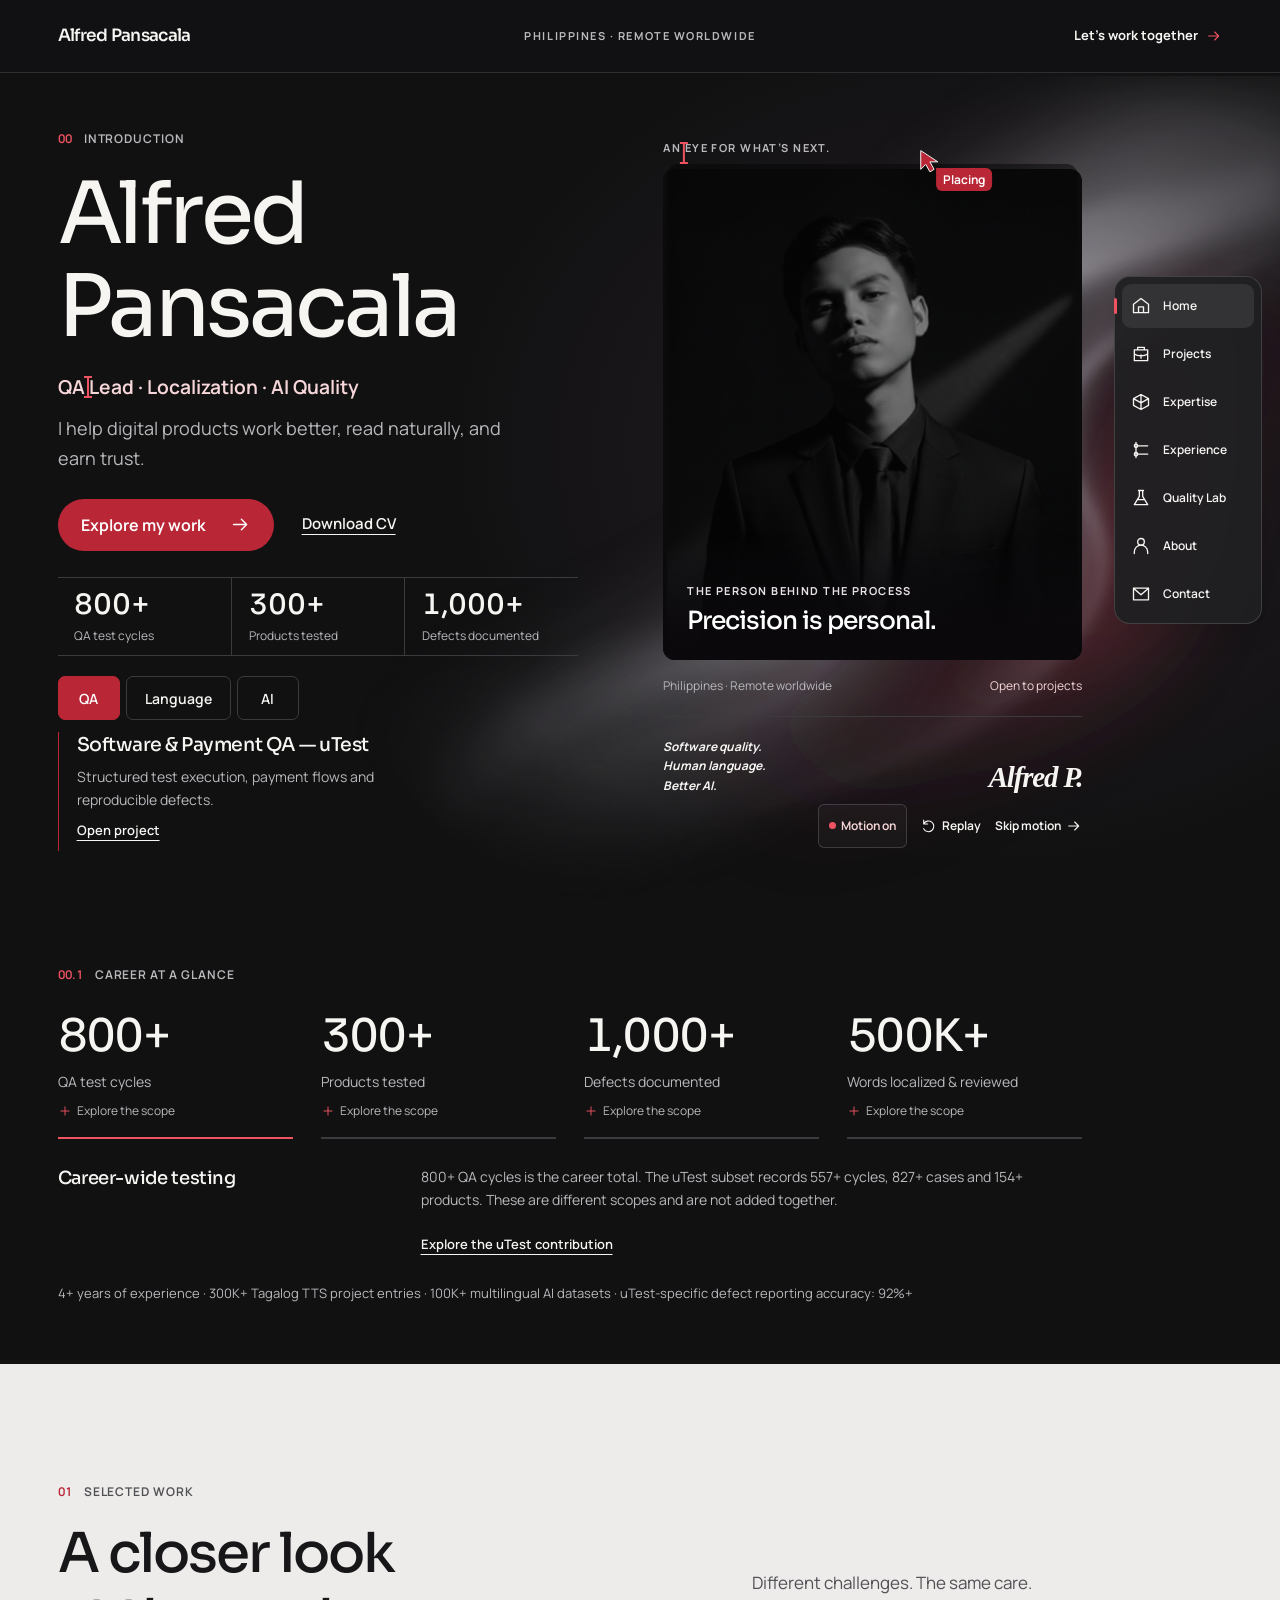
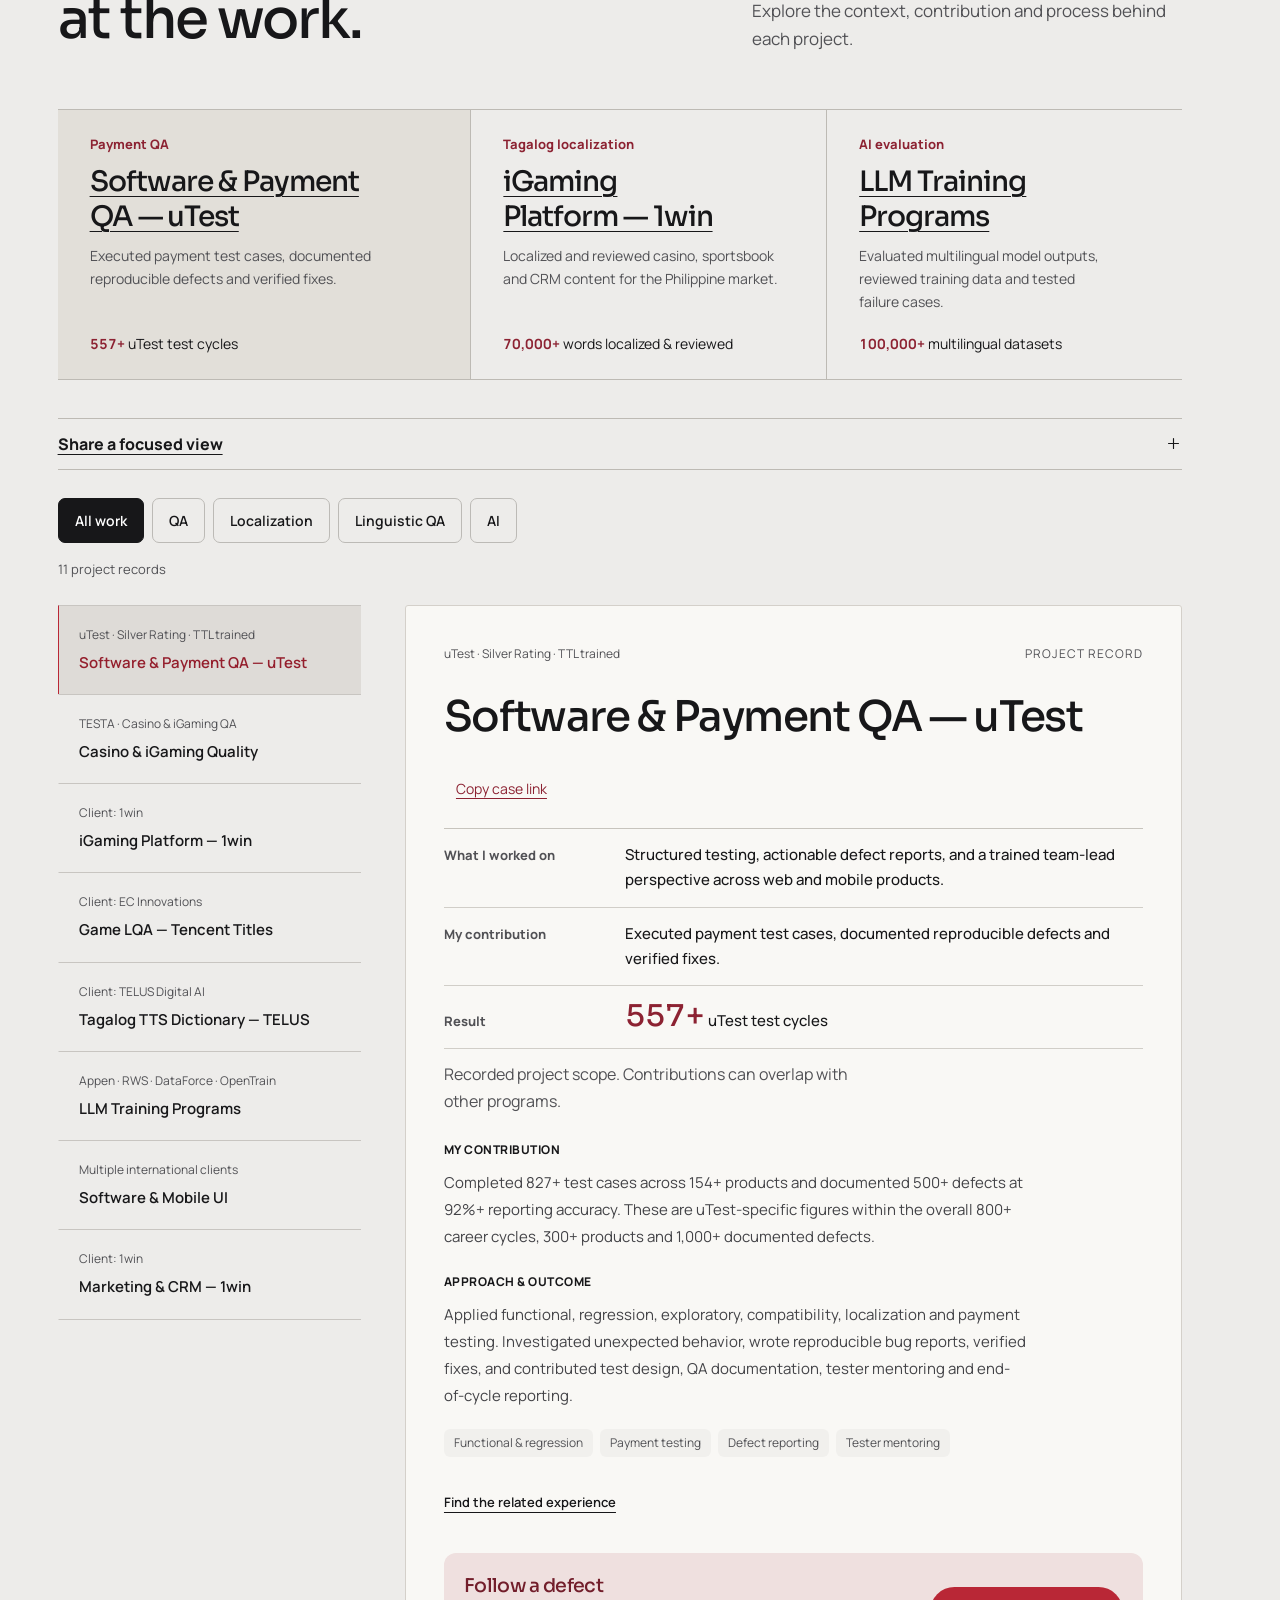
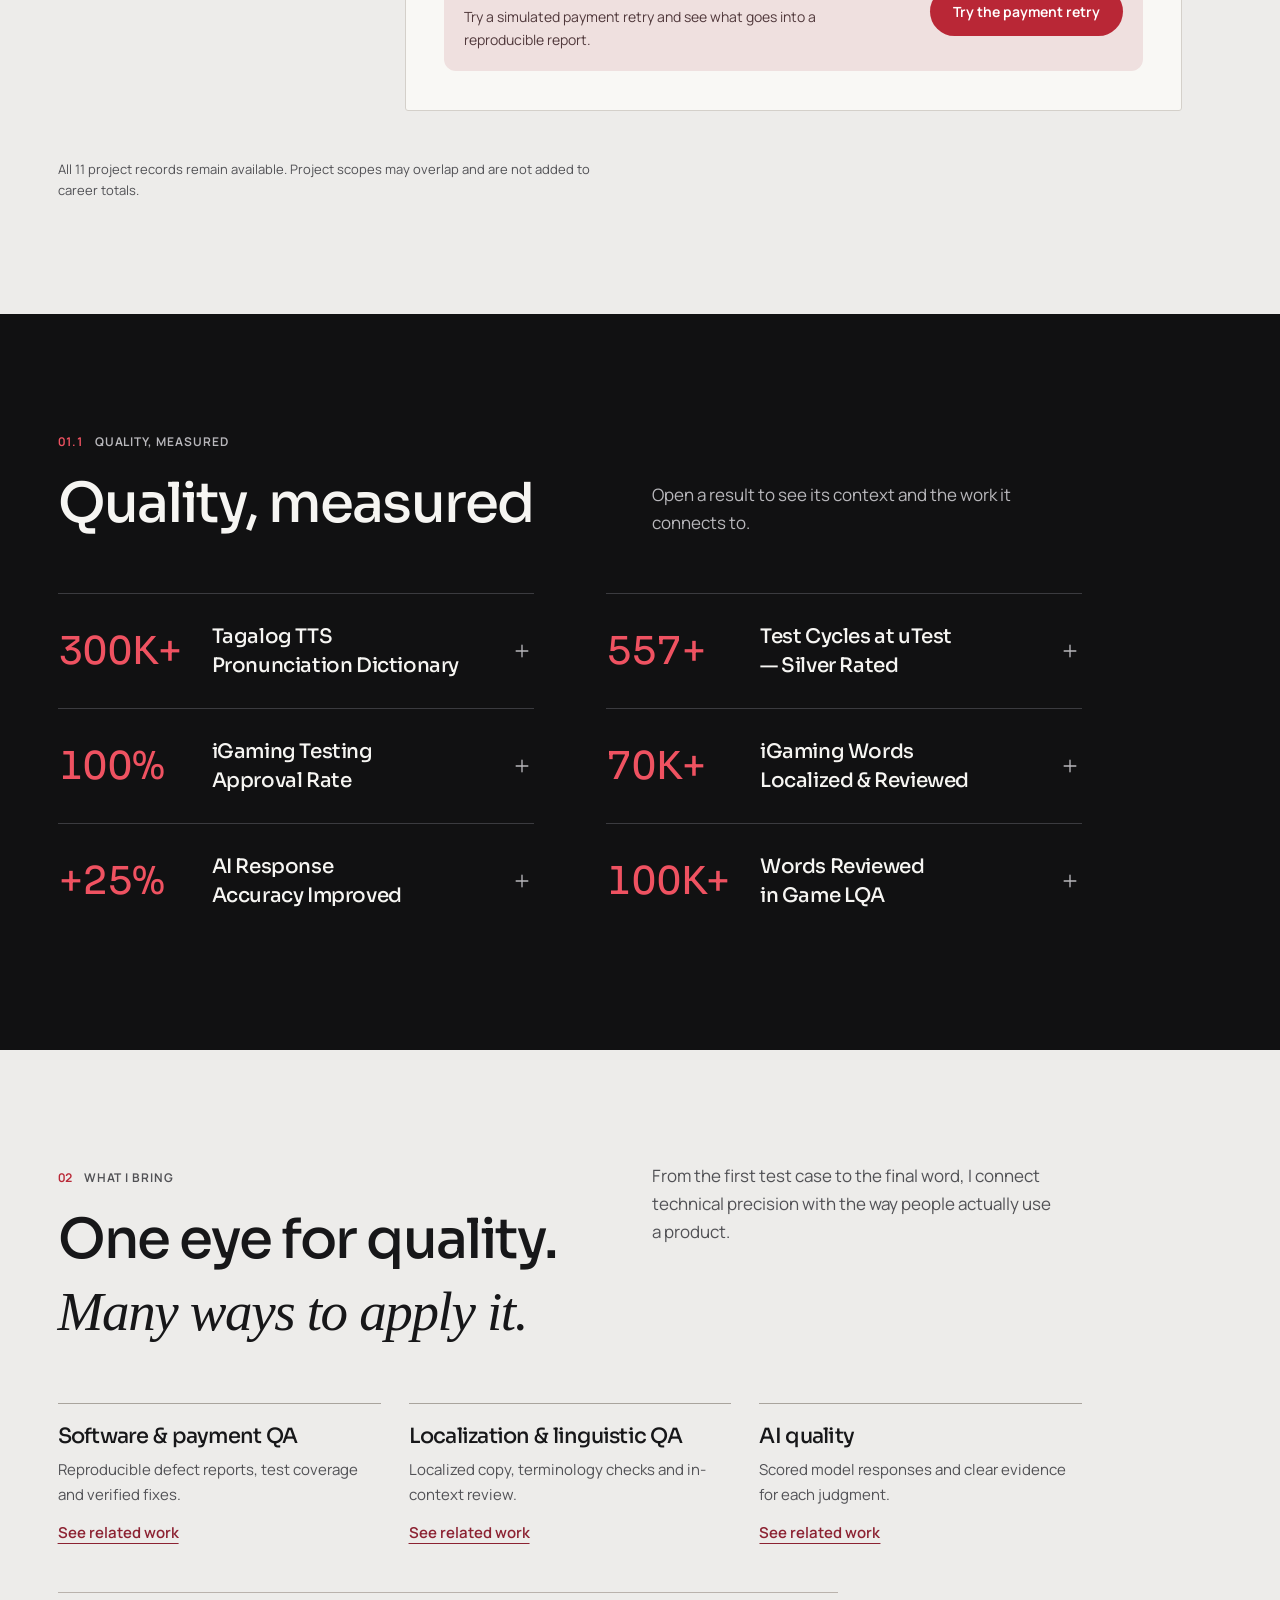
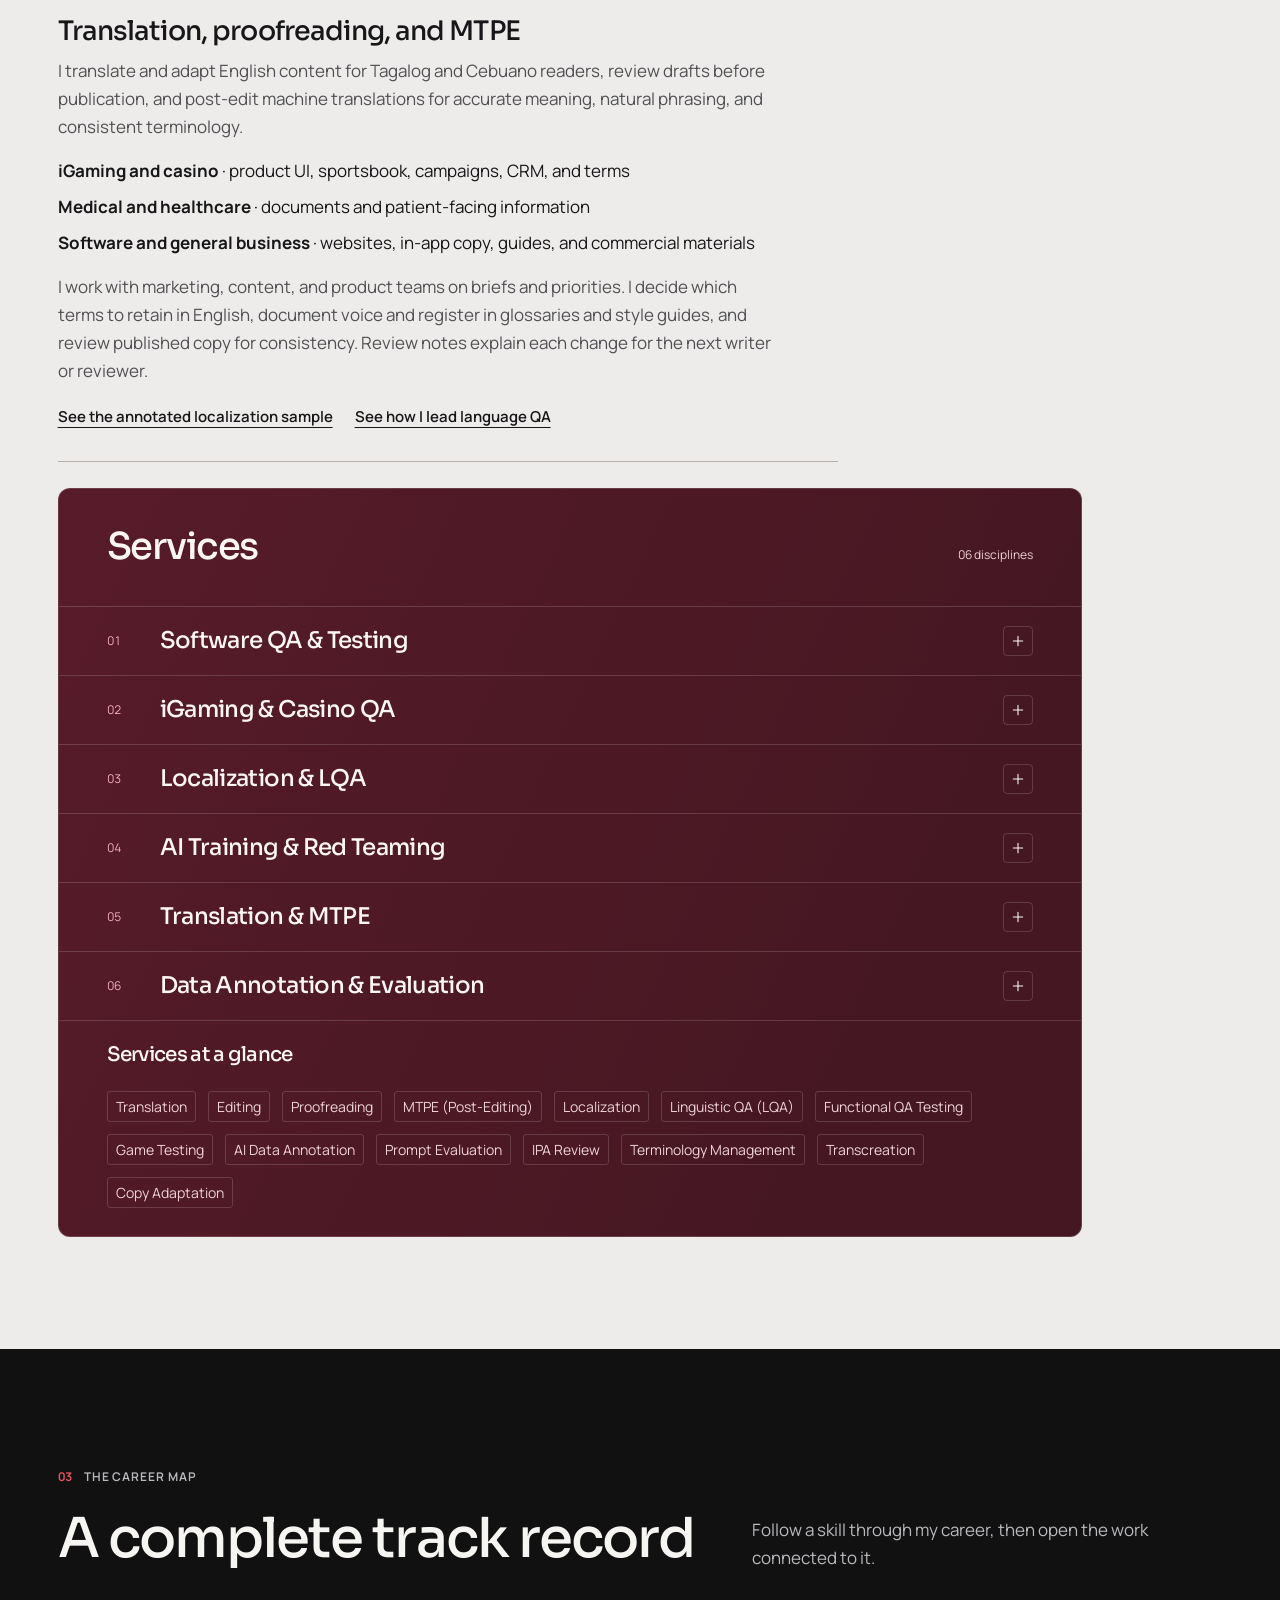
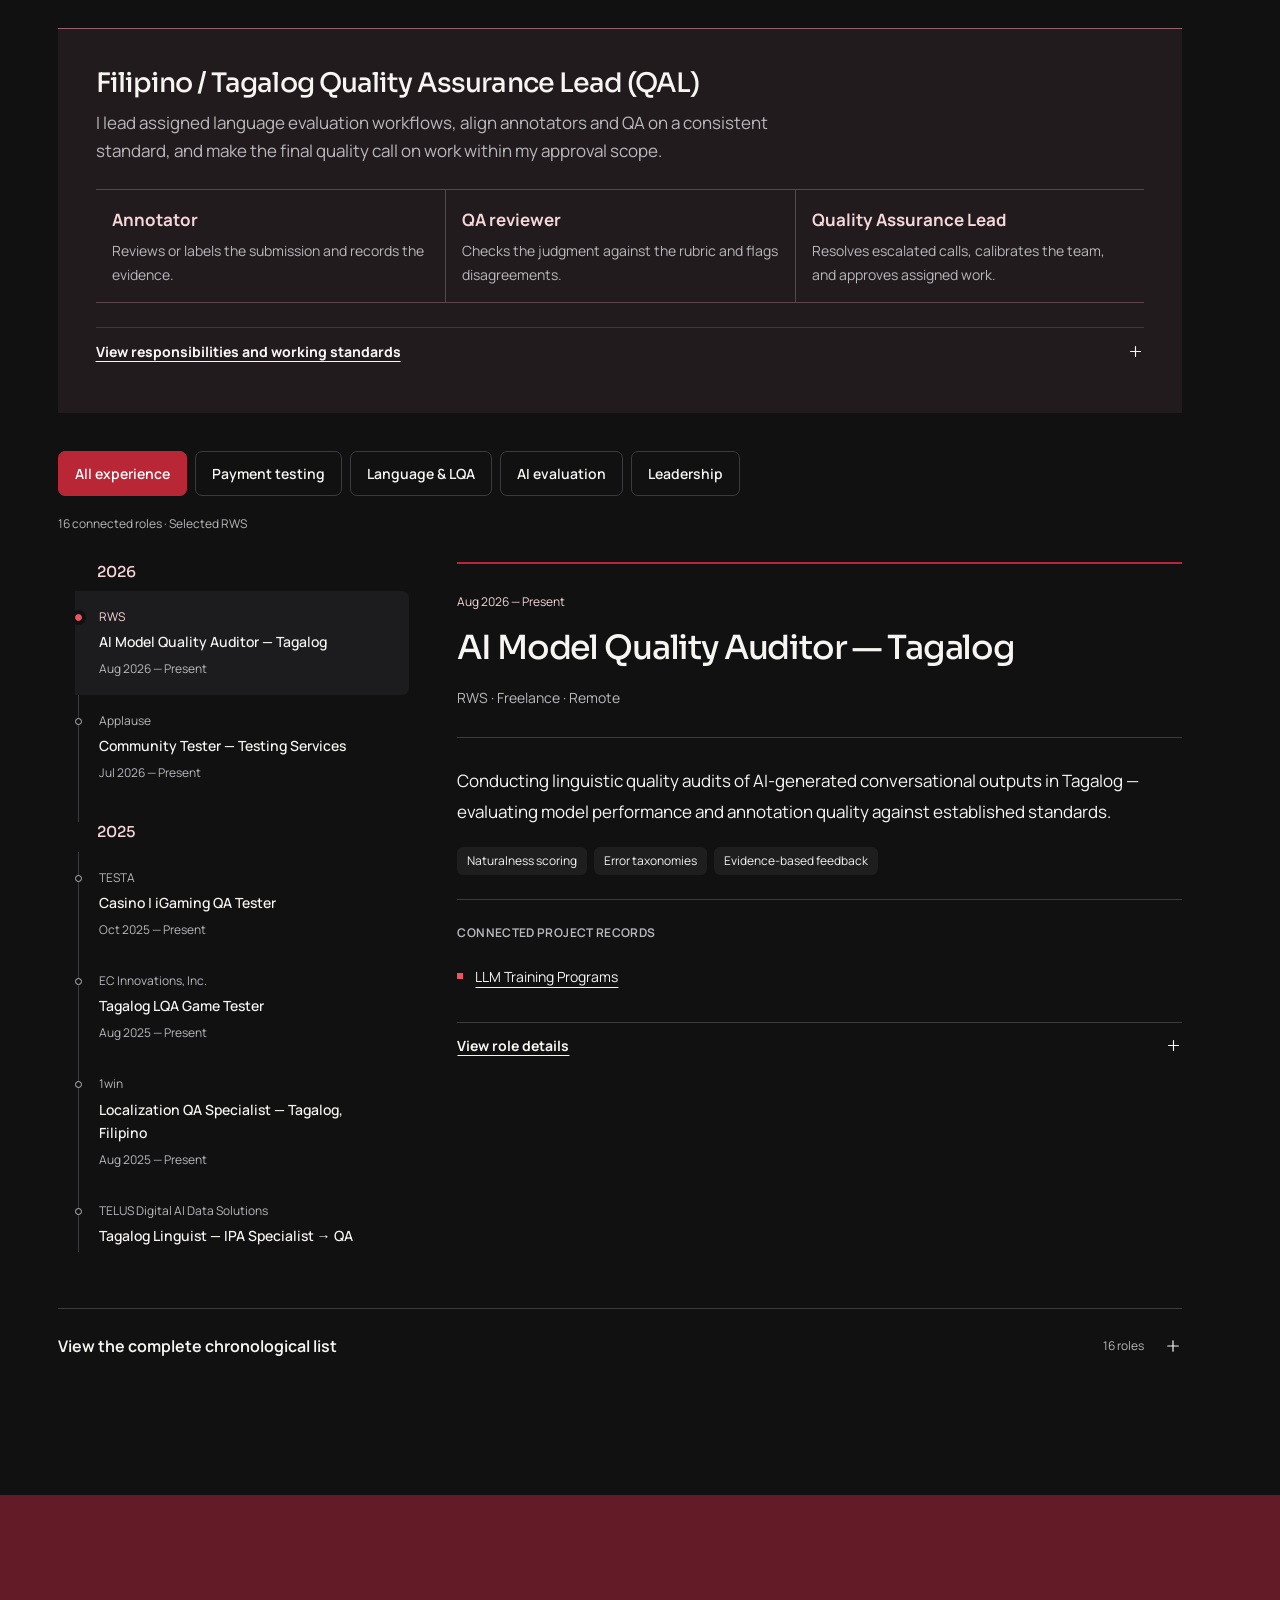
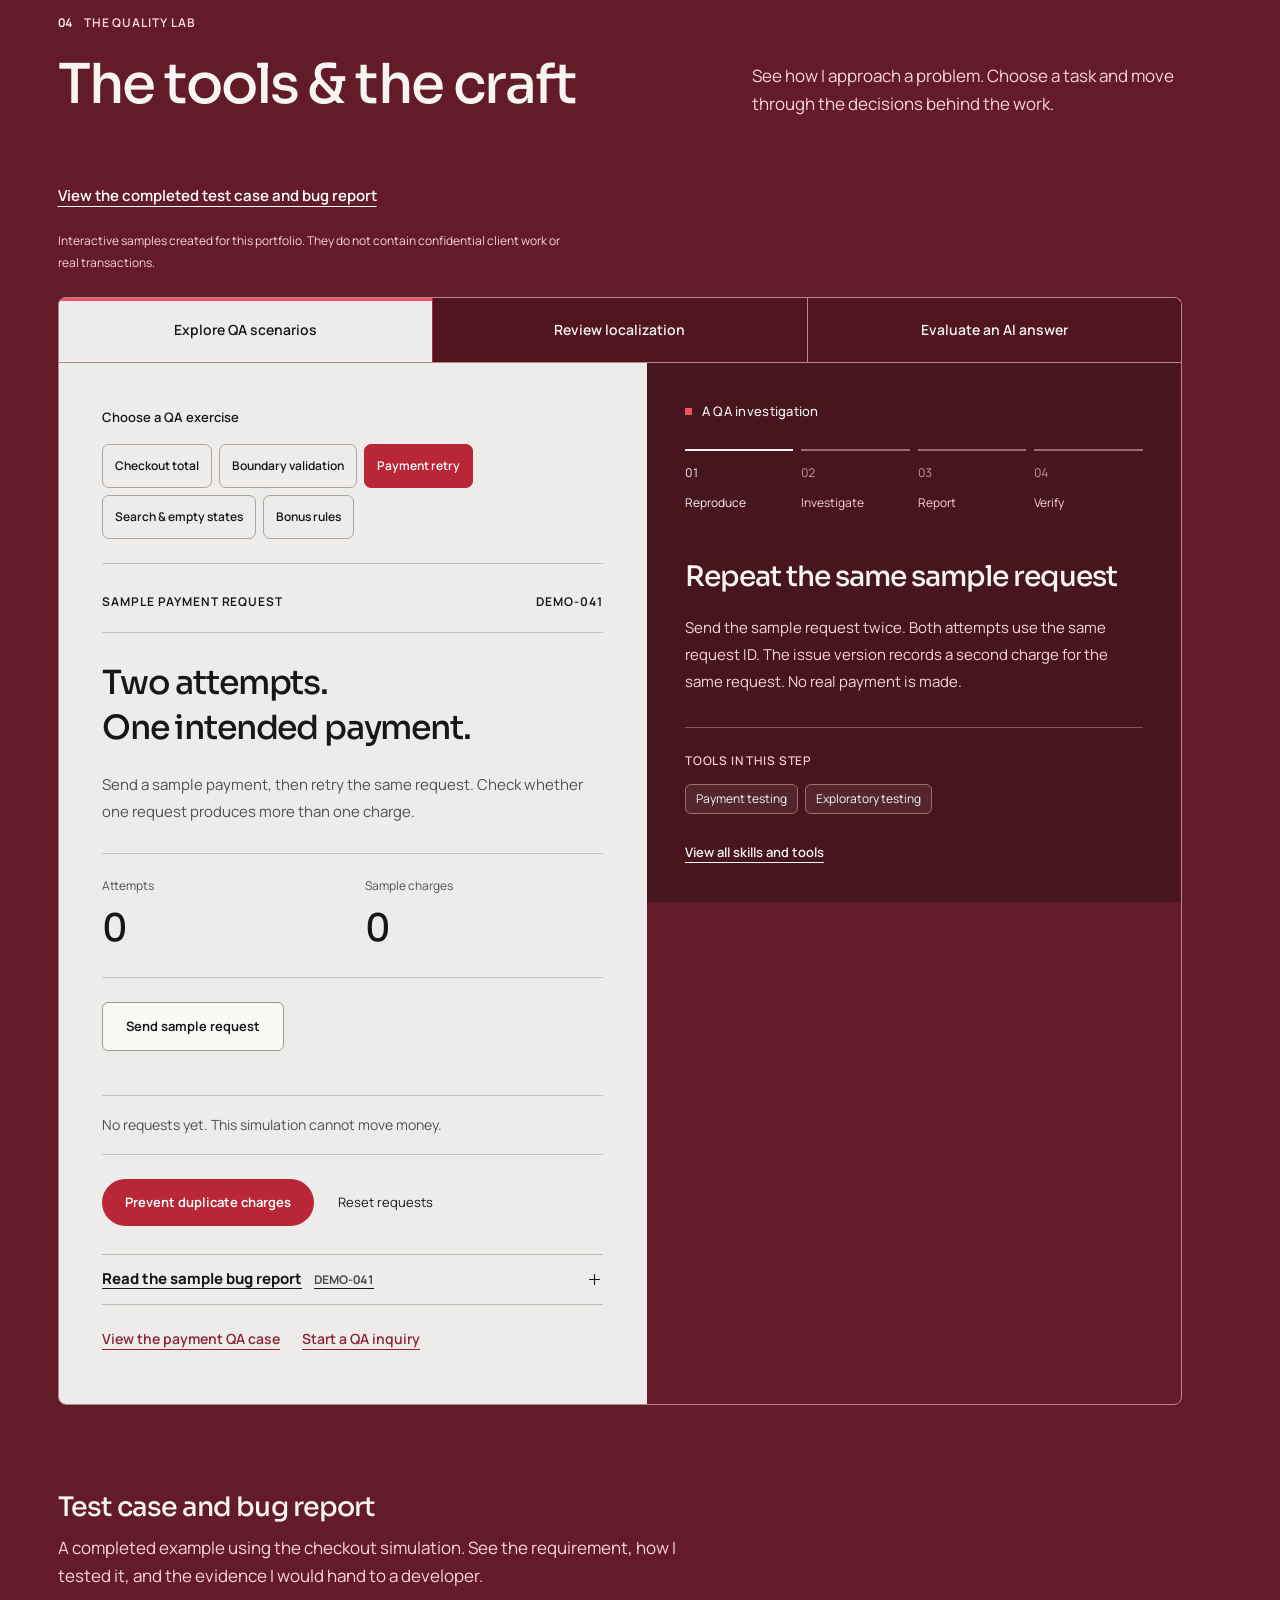
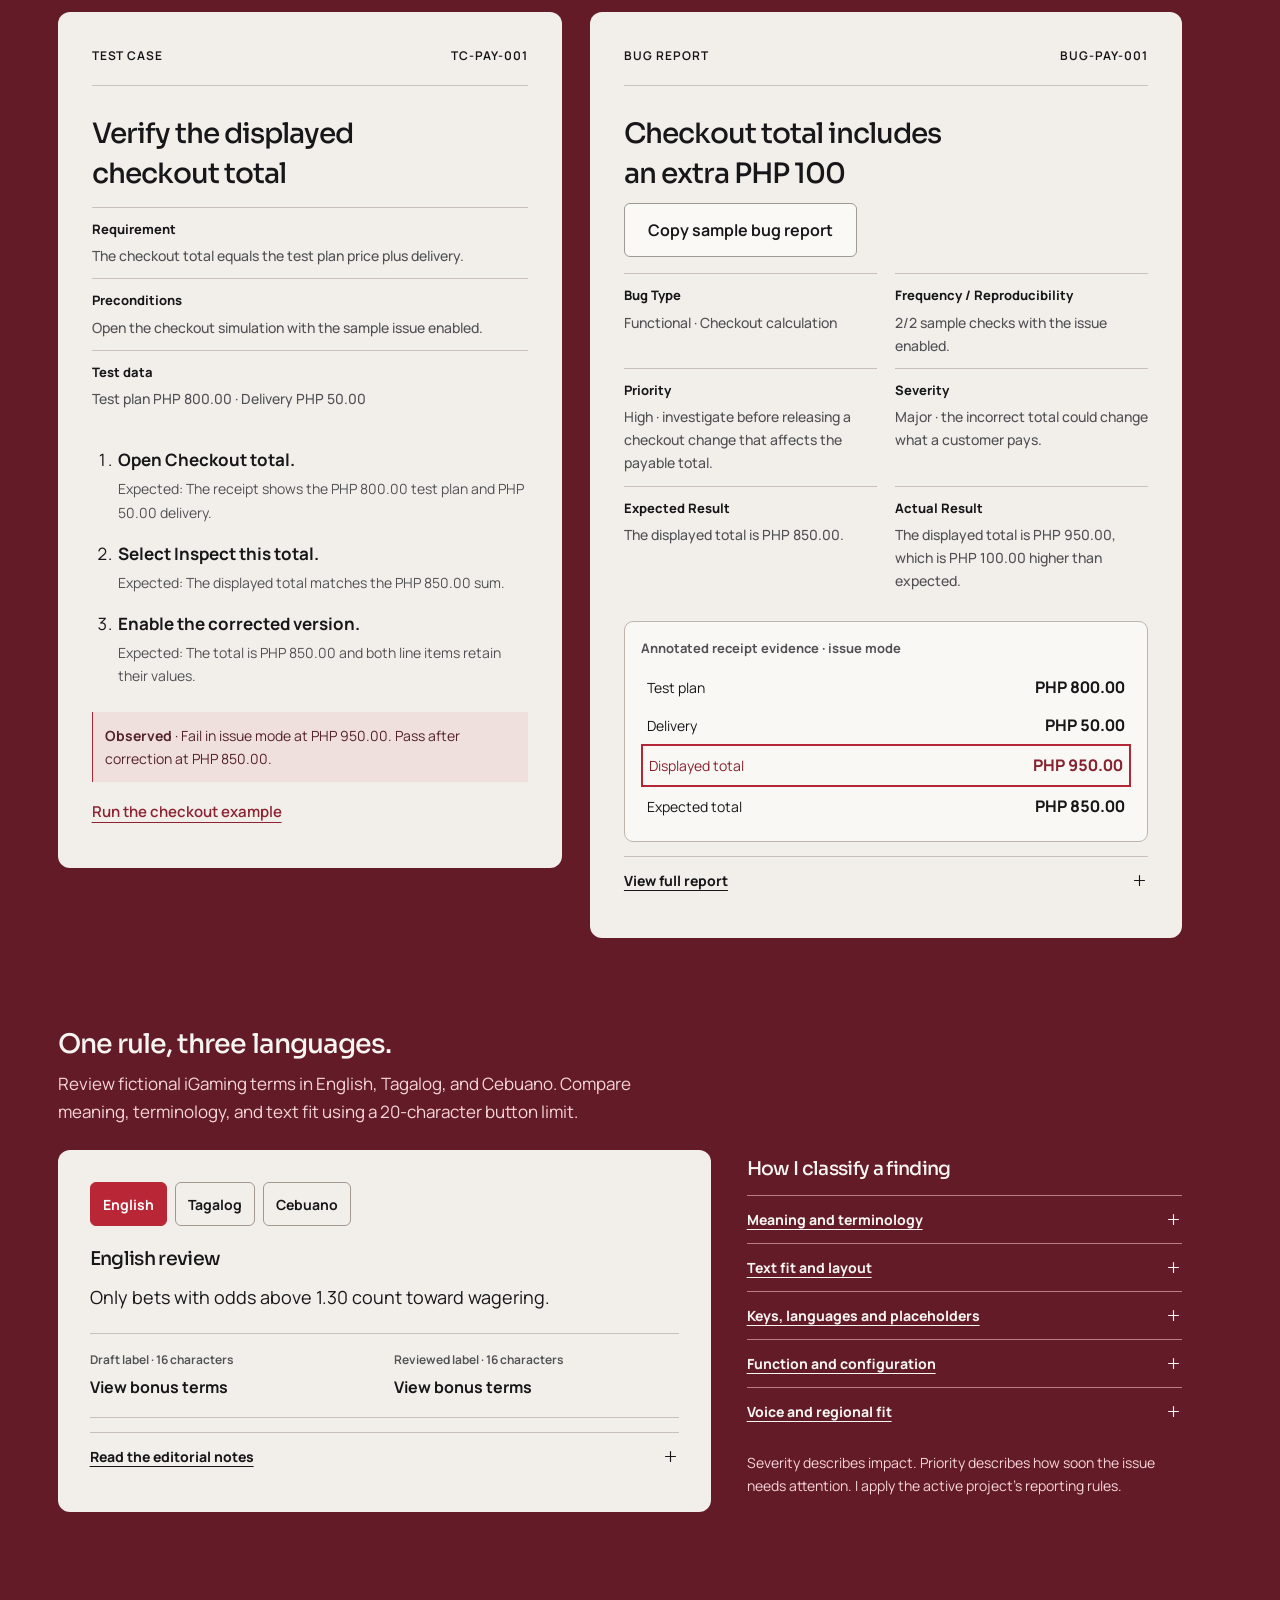
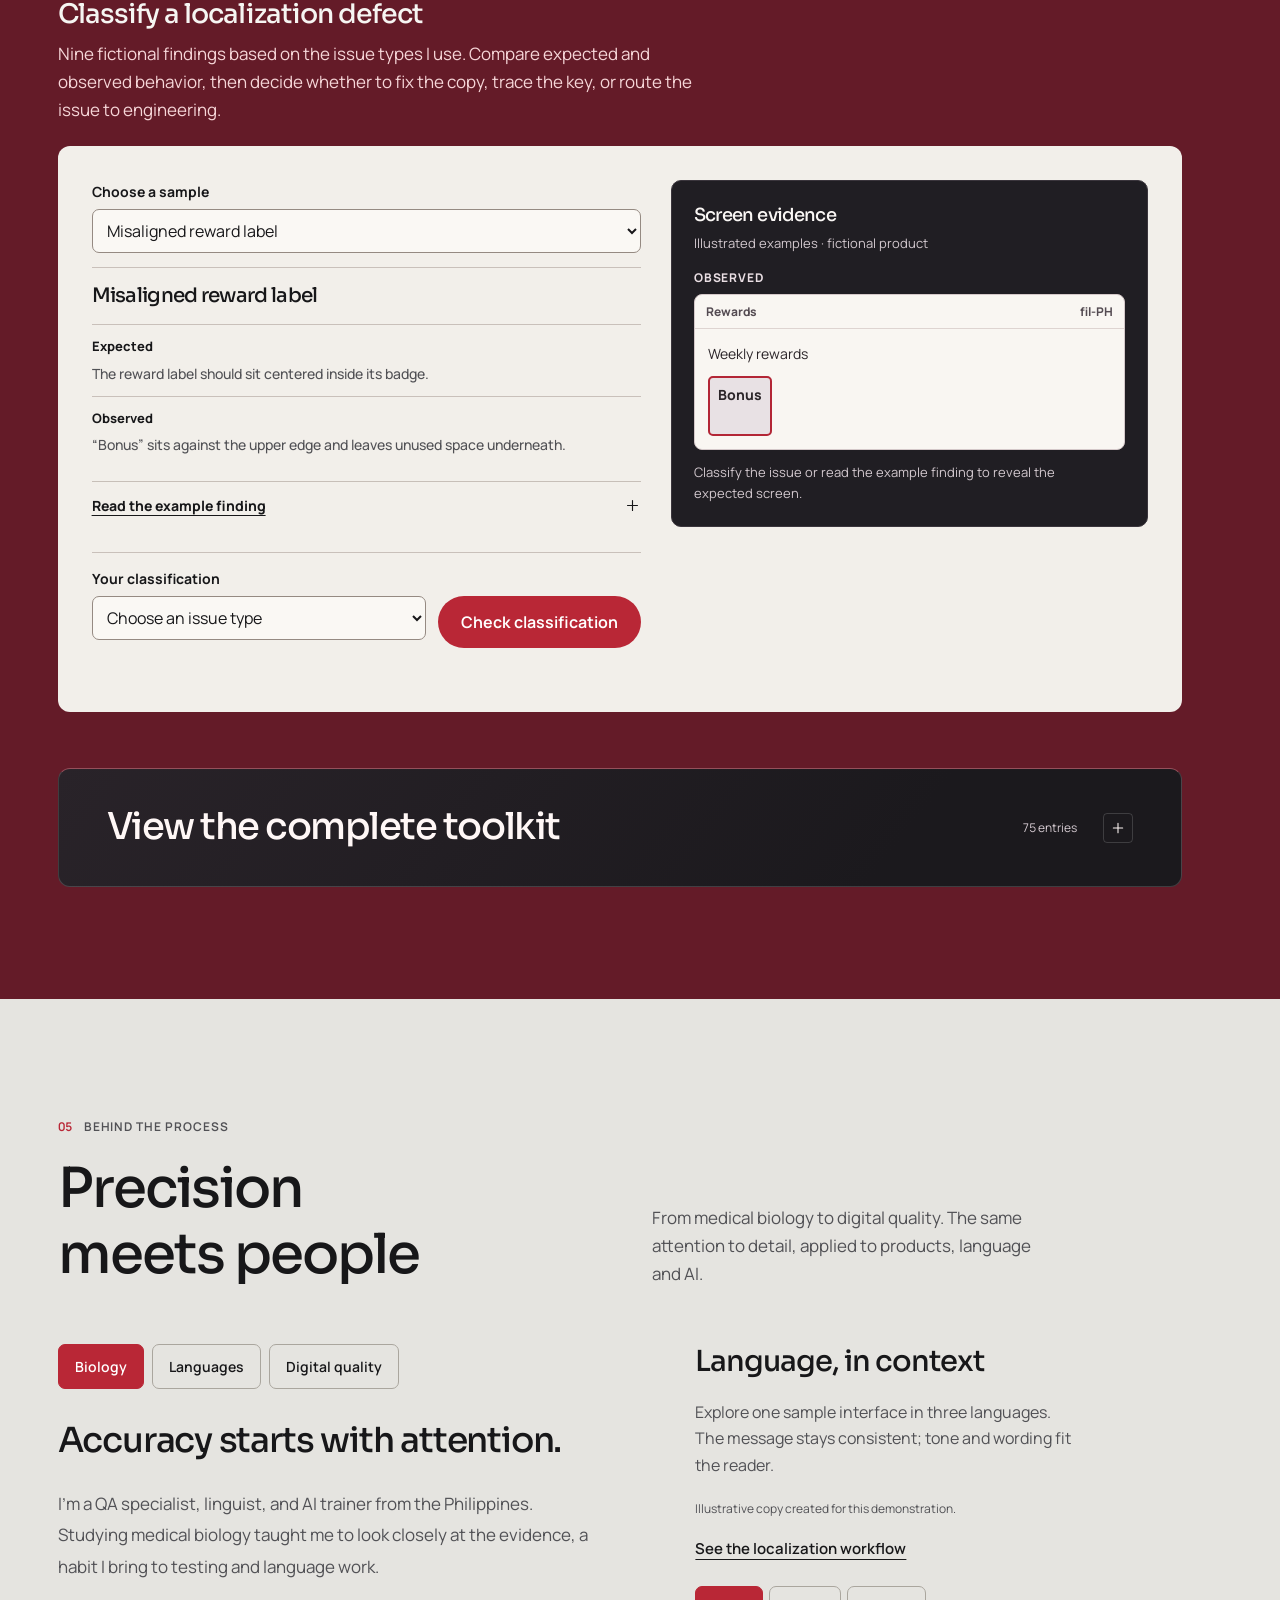
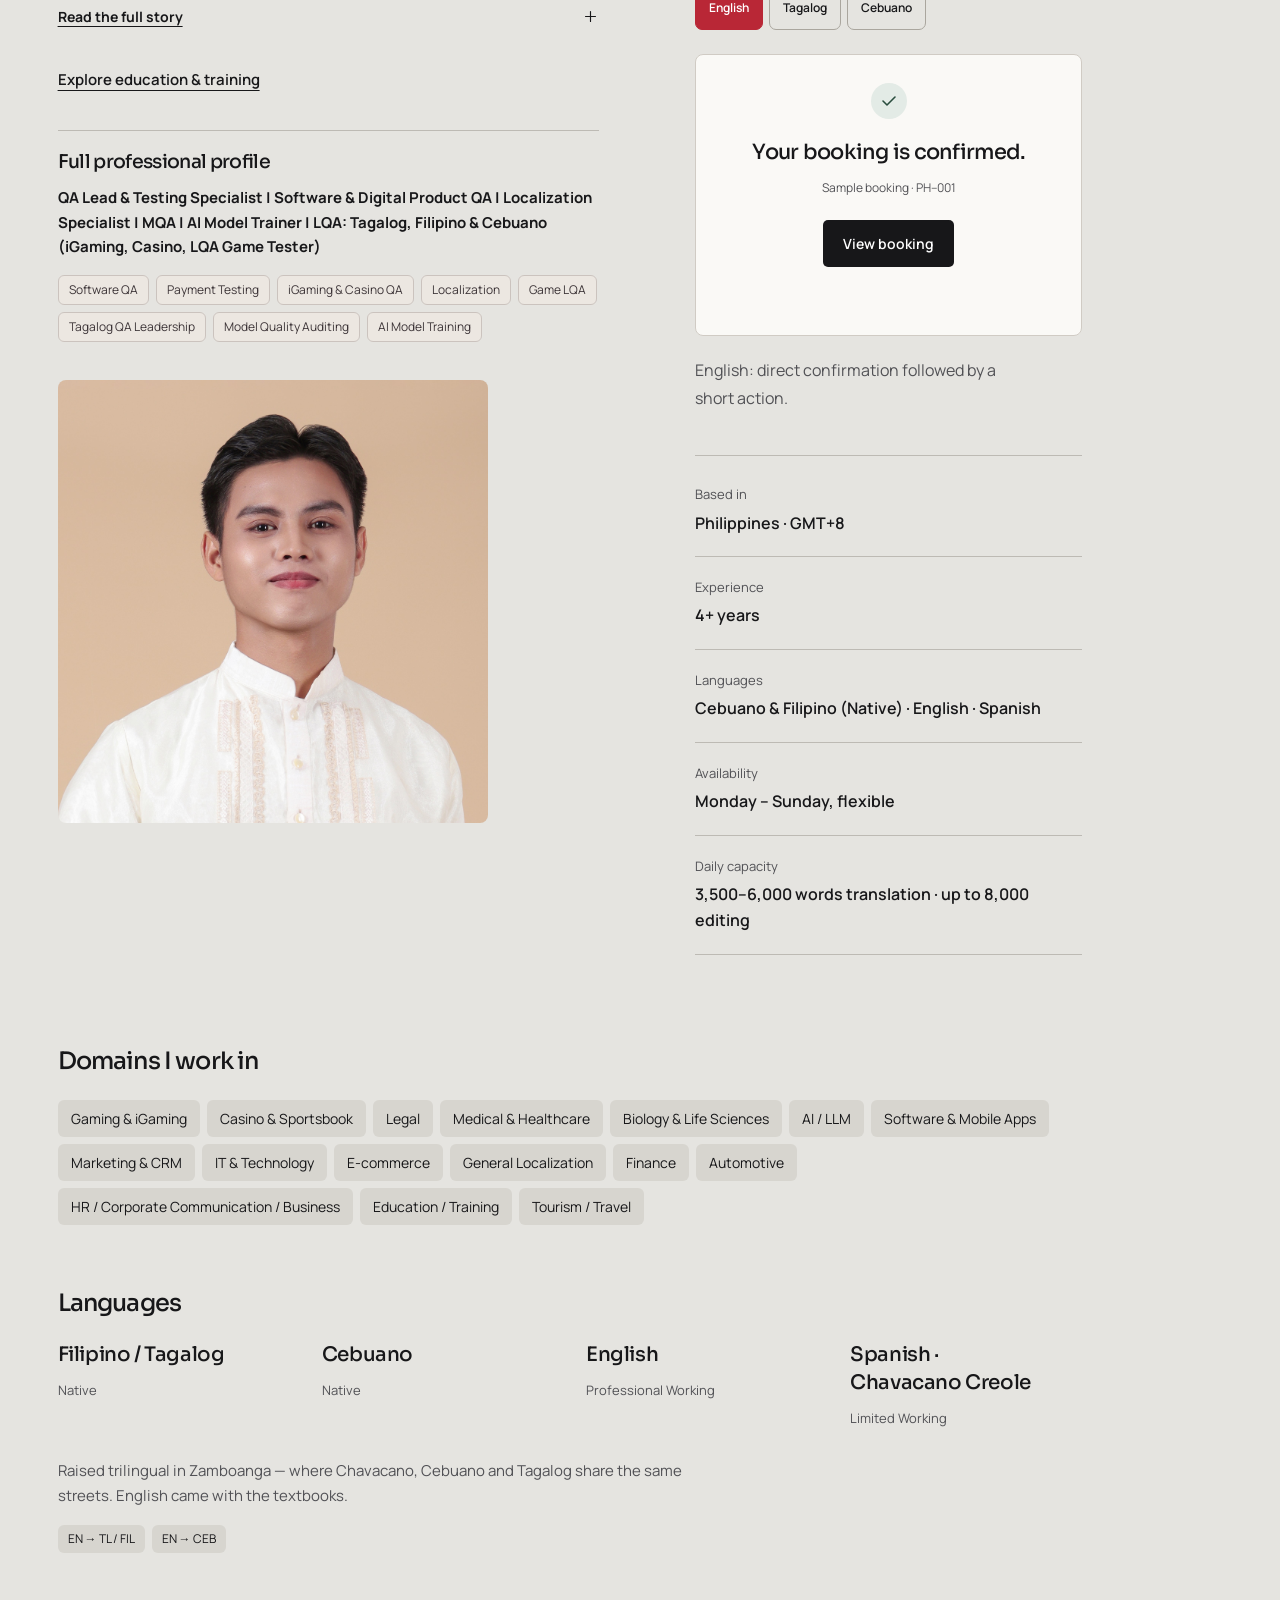
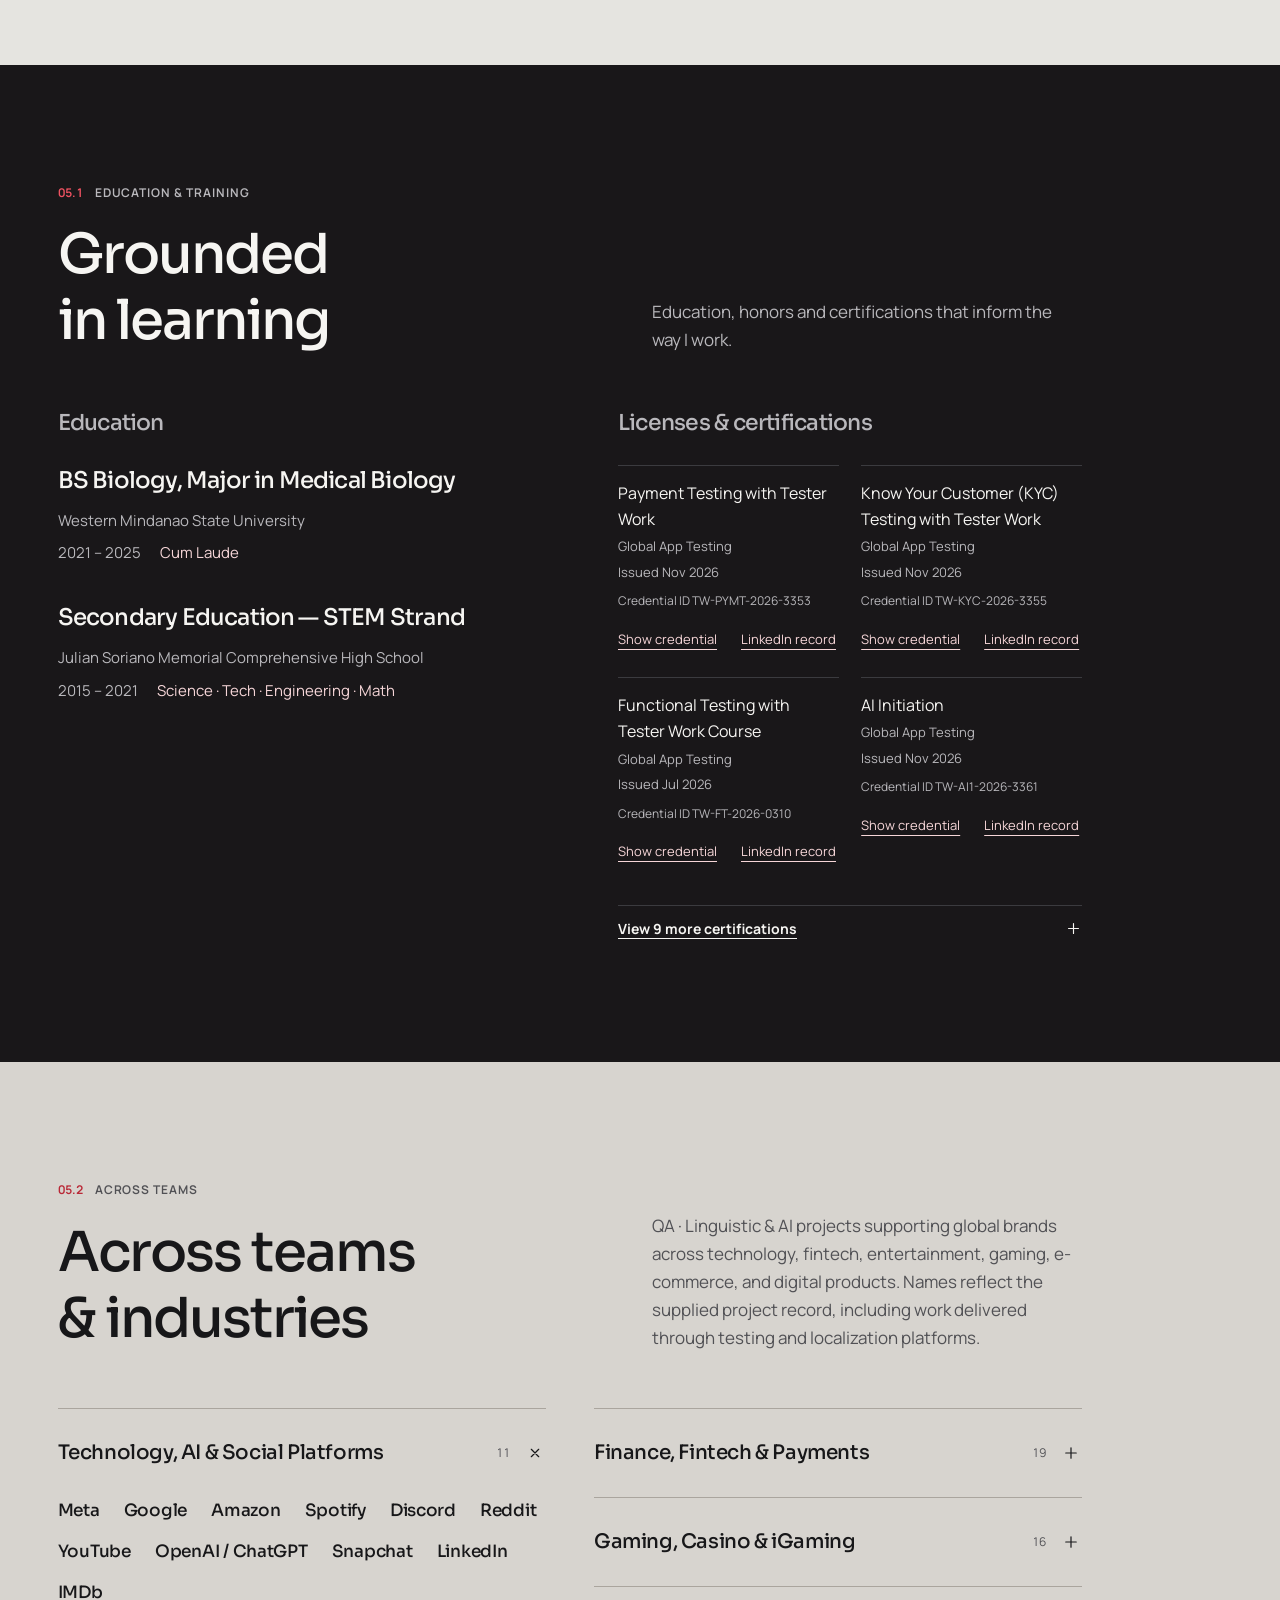
==== commit 7ecd2877: "Update index.html" ====
--- a/index.html
+++ b/index.html
@@ -818,6 +818,7 @@
       </div><div class="contact-documents" aria-label="Career documents">
       <a class="plain-link" href="assets/alfred-pansacala-cv.pdf" download>Download career profile</a>
       <a class="plain-link" href="assets/alfred-pansacala-resume.pdf" download>Download Resume / CV</a>
+       <a class="plain-link" href="assets/Localization-Profile-Alfred-Pansacala.pdf" download>Download Localization Profile</a>
     </div>
     </aside></div></div></section>
 </main><footer class="studio-footer">
@@ -848,4 +849,4 @@
 <div class="reading-progress-track" aria-hidden="true"><div class="scroll-progress" id="scroll-progress"></div></div><nav class="floating-nav" aria-label="Main navigation" data-ui><button class="nav-toggle" id="nav-toggle" type="button" aria-expanded="false" aria-controls="nav-links" aria-label="Open navigation"><span class="nav-open-icon"><svg aria-hidden="true" class="icon"><use href="#icon-menu"/></svg></span><span class="nav-close-icon"><svg aria-hidden="true" class="icon"><use href="#icon-close"/></svg></span><span class="nav-caption">Menu</span></button><div class="nav-links" id="nav-links"><a href="#home" aria-label="Home"><svg aria-hidden="true" class="icon"><use href="#icon-home"/></svg><span class="nav-label" aria-hidden="true">Home</span></a><a href="#projects" aria-label="Projects"><svg aria-hidden="true" class="icon"><use href="#icon-briefcase"/></svg><span class="nav-label" aria-hidden="true">Projects</span></a><a href="#expertise" aria-label="Expertise"><svg aria-hidden="true" class="icon"><use href="#icon-cube"/></svg><span class="nav-label" aria-hidden="true">Expertise</span></a><a href="#experience" aria-label="Experience"><svg aria-hidden="true" class="icon"><use href="#icon-timeline"/></svg><span class="nav-label" aria-hidden="true">Experience</span></a><a href="#skills" aria-label="Quality Lab"><svg aria-hidden="true" class="icon"><use href="#icon-flask"/></svg><span class="nav-label" aria-hidden="true">Quality Lab</span></a><a href="#about" aria-label="About"><svg aria-hidden="true" class="icon"><use href="#icon-person"/></svg><span class="nav-label" aria-hidden="true">About</span></a><a href="#contact" aria-label="Contact"><svg aria-hidden="true" class="icon"><use href="#icon-mail"/></svg><span class="nav-label" aria-hidden="true">Contact</span></a></div></nav>
 <div id="a11y-status" class="sr-only" role="status" aria-live="polite"></div>
 <noscript><style>[data-review-tabs],.lqa-case-picker,.lqa-classify,#copy-sample-report,[data-go-qa-case]{display:none!important}.case-actions,.defect-invitation{display:none!important}#inquiry-form{display:block!important}#brief-submit[hidden]{display:inline-flex!important}#brief-next,#brief-back,.brief-progress,#brief-status{display:none!important}.hero-lenses,.case-index,.career-map,.quality-lab,.story-tabs,.language-context{display:none!important}.header-actions,.floating-nav,.filter-bar,.experience-tools,.inquiry-form,#copy-email{display:none}</style><nav class="noscript-nav" aria-label="Sections"><a href="#about">About</a><a href="#expertise">Expertise</a><a href="#projects">Projects</a><a href="#experience">Experience</a><a href="#skills">Quality Lab</a><a href="#contact">Contact</a></nav></noscript>
-<script type="application/json" id="career-config">{"rws-ai-model-quality-auditor-tagalog": {"facets": ["ai", "language"], "projects": ["llm-training-programs"], "company": "RWS"}, "applause-community-tester-testing-services": {"facets": ["qa", "payments"], "projects": [], "company": "Applause"}, "testa-casino-igaming-qa-tester": {"facets": ["qa", "payments"], "projects": ["casino-igaming-qa-testa"], "company": "TESTA"}, "ec-innovations-inc-tagalog-lqa-game-tester": {"facets": ["language"], "projects": ["game-lqa-tencent-titles"], "company": "EC Innovations, Inc."}, "1win-localization-qa-specialist-tagalog-filipino": {"facets": ["language"], "projects": ["igaming-platform-1win", "marketing-crm-1win", "legal-compliance-1win"], "company": "1win"}, "telus-digital-ai-data-solutions-tagalog-linguist-ipa-specialist-qa-linguist": {"facets": ["language", "ai"], "projects": ["tagalog-tts-dictionary-telus"], "company": "TELUS Digital AI Data Solutions"}, "uber-ai-solutions-translation-specialist": {"facets": ["language", "ai"], "projects": [], "company": "Uber AI Solutions"}, "dataforce-data-contributor": {"facets": ["ai"], "projects": [], "company": "DataForce"}, "ciudad-medical-zamboanga-ojt-medical-biology": {"facets": ["biology"], "projects": [], "company": "Ciudad Medical Zamboanga"}, "appen-dataforce-rws-opentrain-ai-ai-llm-trainer": {"facets": ["ai"], "projects": ["llm-training-programs"], "company": "Appen · DataForce · RWS · OpenTrain AI"}, "rws-ai-data-annotator-search-model-evaluator": {"facets": ["ai"], "projects": ["llm-training-programs"], "company": "RWS"}, "freelance-data-entry-specialist": {"facets": ["data"], "projects": [], "company": "Freelance"}, "utest-quality-assurance-tester-trained-test-team-lead-ttl": {"facets": ["qa", "payments", "leadership"], "projects": ["software-payment-qa-utest"], "company": "uTest"}, "freelance-virtual-assistant": {"facets": ["data"], "projects": [], "company": "Freelance"}, "unisale-encoder": {"facets": ["data"], "projects": [], "company": "Unisale"}, "shopsuki-encoder": {"facets": ["data"], "projects": [], "company": "Shopsuki, KCC Mall de Zamboanga"}}</script><script type="application/json" id="qa-workflows">{"quantity": {"names": ["Reproduce", "Boundaries", "Report", "Verify"], "steps": [["Test just outside the limit", "The sample rule is 1–5 items. Try 0, 1, 5 and 6. The issue version accepts zero, even though the stated lower boundary is one.", ["Boundary value analysis", "TestRail"]], ["Check both edges", "Zero and six should fail; one and five should pass. An empty value, a negative number or a fraction should also fail. Compare the stated rule with actual behavior.", ["Equivalence partitioning", "Functional testing"]], ["Write a precise validation defect", "Sample: Quantity 0 is accepted despite the 1–5 requirement. Include the input, expected rejection, actual acceptance and the exact reproduction path.", ["Jira", "QA documentation"]], ["Keep valid values working", "Enable the corrected rule and rerun all four boundary values. Confirm the fix rejects zero without rejecting one or five. This is a local UI exercise, not a server-validation claim.", ["Regression testing", "TestRail"]]]}, "retry": {"names": ["Reproduce", "Investigate", "Report", "Verify"], "steps": [["Repeat the same sample request", "Send the sample request twice. Both attempts use the same request ID. The issue version records a second charge for the same request. No real payment is made.", ["Payment testing", "Exploratory testing"]], ["Separate attempts from charges", "A retry is another attempt at the same operation. In this illustration, a corrected handler reuses the first confirmation instead of adding a second charge.", ["API testing", "Request tracing"]], ["Capture the duplicate outcome", "Sample: Retrying request DEMO-041 creates two charges. Record the request ID, attempt count and both outcomes. A real investigation would verify server and provider records.", ["Jira", "Evidence capture"]], ["Verify one operation across retries", "Enable the correction, then send the same sample request repeatedly. Attempts increase while recorded charges stay at one. Also test a distinct new request in real payment QA.", ["Regression testing", "Payment flow validation"]]]}, "search": {"names": ["Explore", "Compare", "Report", "Verify"], "steps": [["Try an ordinary search and a miss", "Search for atlas, then zzz. The sample issue combines case-sensitive matching with stale results after a miss. The list may appear unchanged despite the query.", ["Exploratory testing", "Usability testing"]], ["Compare the requirement with the screen", "The sample requirement is case-insensitive search and a clear empty state. Atlas and atlas should find the same item; zzz should show no results.", ["Functional testing", "UI review"]], ["Report the misleading state", "Sample: Search retains previous products when no items match. Include the query, previous result set, displayed count and expected empty-state message.", ["Bug reporting", "QA documentation"]], ["Verify recovery, not only the happy path", "Enable the correction. Try mixed case, leading spaces, a missing item and a cleared query. Confirm the list and result count agree at each step.", ["Regression testing", "Search testing"]]]}, "bonus": {"names": ["Reproduce", "Investigate", "Report", "Verify"], "steps": [["Start with an eligible deposit", "Check the bonus credit and wagering target before placing a sample bet.", ["Rules review", "Test design"]], ["Probe the boundary", "Compare odds 1.29, 1.30, and 1.31. Repeat at the expiry boundary and with a pending settlement.", ["Boundary analysis", "State testing"]], ["Record the expected and observed values", "Include the input state, deposit, stake, odds, elapsed time, and relevant progress. Explain which rule the outcome conflicts with.", ["Bug reporting", "Evidence capture"]], ["Retest the rule and nearby cases", "Verify an eligible and an ineligible account, both sides of the cap, a qualifying settlement, and a nonqualifying bet.", ["Regression testing", "Coverage review"]]]}}</script></body></html>+<script type="application/json" id="career-config">{"rws-ai-model-quality-auditor-tagalog": {"facets": ["ai", "language"], "projects": ["llm-training-programs"], "company": "RWS"}, "applause-community-tester-testing-services": {"facets": ["qa", "payments"], "projects": [], "company": "Applause"}, "testa-casino-igaming-qa-tester": {"facets": ["qa", "payments"], "projects": ["casino-igaming-qa-testa"], "company": "TESTA"}, "ec-innovations-inc-tagalog-lqa-game-tester": {"facets": ["language"], "projects": ["game-lqa-tencent-titles"], "company": "EC Innovations, Inc."}, "1win-localization-qa-specialist-tagalog-filipino": {"facets": ["language"], "projects": ["igaming-platform-1win", "marketing-crm-1win", "legal-compliance-1win"], "company": "1win"}, "telus-digital-ai-data-solutions-tagalog-linguist-ipa-specialist-qa-linguist": {"facets": ["language", "ai"], "projects": ["tagalog-tts-dictionary-telus"], "company": "TELUS Digital AI Data Solutions"}, "uber-ai-solutions-translation-specialist": {"facets": ["language", "ai"], "projects": [], "company": "Uber AI Solutions"}, "dataforce-data-contributor": {"facets": ["ai"], "projects": [], "company": "DataForce"}, "ciudad-medical-zamboanga-ojt-medical-biology": {"facets": ["biology"], "projects": [], "company": "Ciudad Medical Zamboanga"}, "appen-dataforce-rws-opentrain-ai-ai-llm-trainer": {"facets": ["ai"], "projects": ["llm-training-programs"], "company": "Appen · DataForce · RWS · OpenTrain AI"}, "rws-ai-data-annotator-search-model-evaluator": {"facets": ["ai"], "projects": ["llm-training-programs"], "company": "RWS"}, "freelance-data-entry-specialist": {"facets": ["data"], "projects": [], "company": "Freelance"}, "utest-quality-assurance-tester-trained-test-team-lead-ttl": {"facets": ["qa", "payments", "leadership"], "projects": ["software-payment-qa-utest"], "company": "uTest"}, "freelance-virtual-assistant": {"facets": ["data"], "projects": [], "company": "Freelance"}, "unisale-encoder": {"facets": ["data"], "projects": [], "company": "Unisale"}, "shopsuki-encoder": {"facets": ["data"], "projects": [], "company": "Shopsuki, KCC Mall de Zamboanga"}}</script><script type="application/json" id="qa-workflows">{"quantity": {"names": ["Reproduce", "Boundaries", "Report", "Verify"], "steps": [["Test just outside the limit", "The sample rule is 1–5 items. Try 0, 1, 5 and 6. The issue version accepts zero, even though the stated lower boundary is one.", ["Boundary value analysis", "TestRail"]], ["Check both edges", "Zero and six should fail; one and five should pass. An empty value, a negative number or a fraction should also fail. Compare the stated rule with actual behavior.", ["Equivalence partitioning", "Functional testing"]], ["Write a precise validation defect", "Sample: Quantity 0 is accepted despite the 1–5 requirement. Include the input, expected rejection, actual acceptance and the exact reproduction path.", ["Jira", "QA documentation"]], ["Keep valid values working", "Enable the corrected rule and rerun all four boundary values. Confirm the fix rejects zero without rejecting one or five. This is a local UI exercise, not a server-validation claim.", ["Regression testing", "TestRail"]]]}, "retry": {"names": ["Reproduce", "Investigate", "Report", "Verify"], "steps": [["Repeat the same sample request", "Send the sample request twice. Both attempts use the same request ID. The issue version records a second charge for the same request. No real payment is made.", ["Payment testing", "Exploratory testing"]], ["Separate attempts from charges", "A retry is another attempt at the same operation. In this illustration, a corrected handler reuses the first confirmation instead of adding a second charge.", ["API testing", "Request tracing"]], ["Capture the duplicate outcome", "Sample: Retrying request DEMO-041 creates two charges. Record the request ID, attempt count and both outcomes. A real investigation would verify server and provider records.", ["Jira", "Evidence capture"]], ["Verify one operation across retries", "Enable the correction, then send the same sample request repeatedly. Attempts increase while recorded charges stay at one. Also test a distinct new request in real payment QA.", ["Regression testing", "Payment flow validation"]]]}, "search": {"names": ["Explore", "Compare", "Report", "Verify"], "steps": [["Try an ordinary search and a miss", "Search for atlas, then zzz. The sample issue combines case-sensitive matching with stale results after a miss. The list may appear unchanged despite the query.", ["Exploratory testing", "Usability testing"]], ["Compare the requirement with the screen", "The sample requirement is case-insensitive search and a clear empty state. Atlas and atlas should find the same item; zzz should show no results.", ["Functional testing", "UI review"]], ["Report the misleading state", "Sample: Search retains previous products when no items match. Include the query, previous result set, displayed count and expected empty-state message.", ["Bug reporting", "QA documentation"]], ["Verify recovery, not only the happy path", "Enable the correction. Try mixed case, leading spaces, a missing item and a cleared query. Confirm the list and result count agree at each step.", ["Regression testing", "Search testing"]]]}, "bonus": {"names": ["Reproduce", "Investigate", "Report", "Verify"], "steps": [["Start with an eligible deposit", "Check the bonus credit and wagering target before placing a sample bet.", ["Rules review", "Test design"]], ["Probe the boundary", "Compare odds 1.29, 1.30, and 1.31. Repeat at the expiry boundary and with a pending settlement.", ["Boundary analysis", "State testing"]], ["Record the expected and observed values", "Include the input state, deposit, stake, odds, elapsed time, and relevant progress. Explain which rule the outcome conflicts with.", ["Bug reporting", "Evidence capture"]], ["Retest the rule and nearby cases", "Verify an eligible and an ineligible account, both sides of the cap, a qualifying settlement, and a nonqualifying bet.", ["Regression testing", "Coverage review"]]]}}</script></body></html>
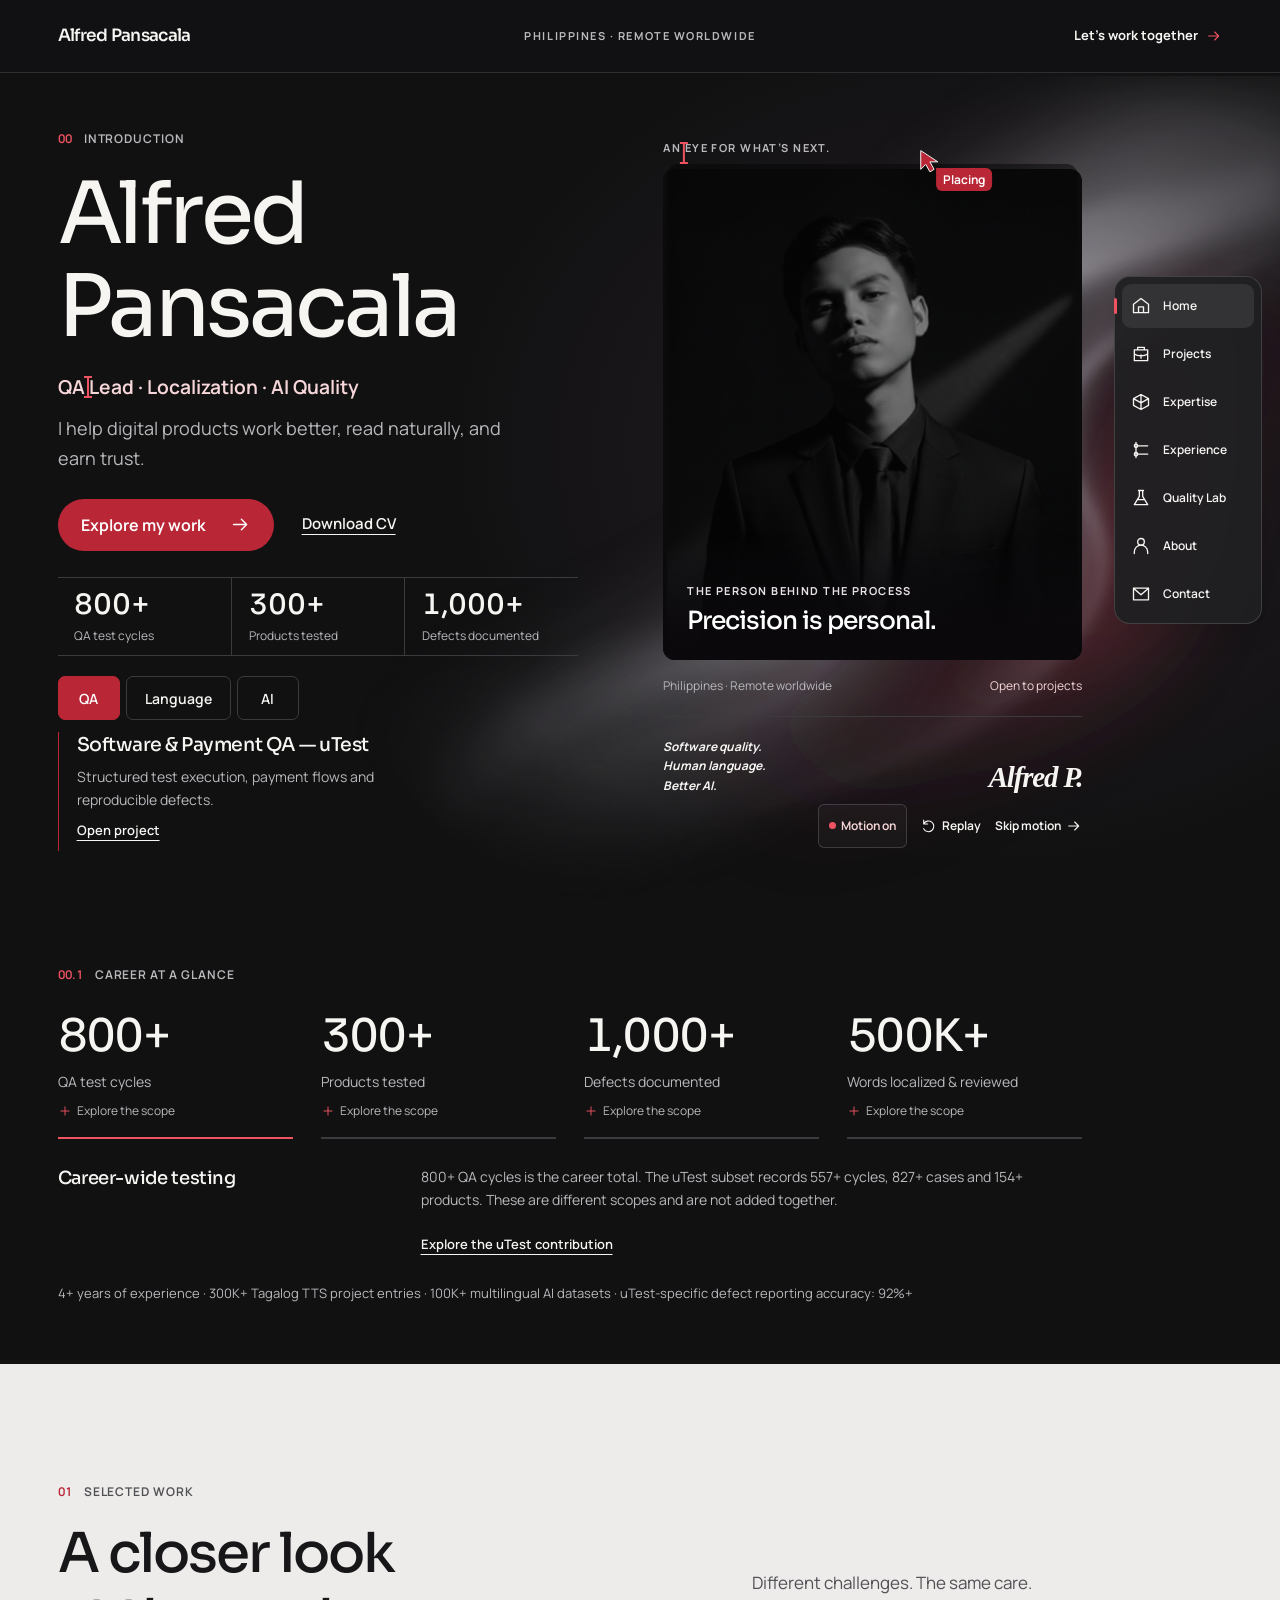
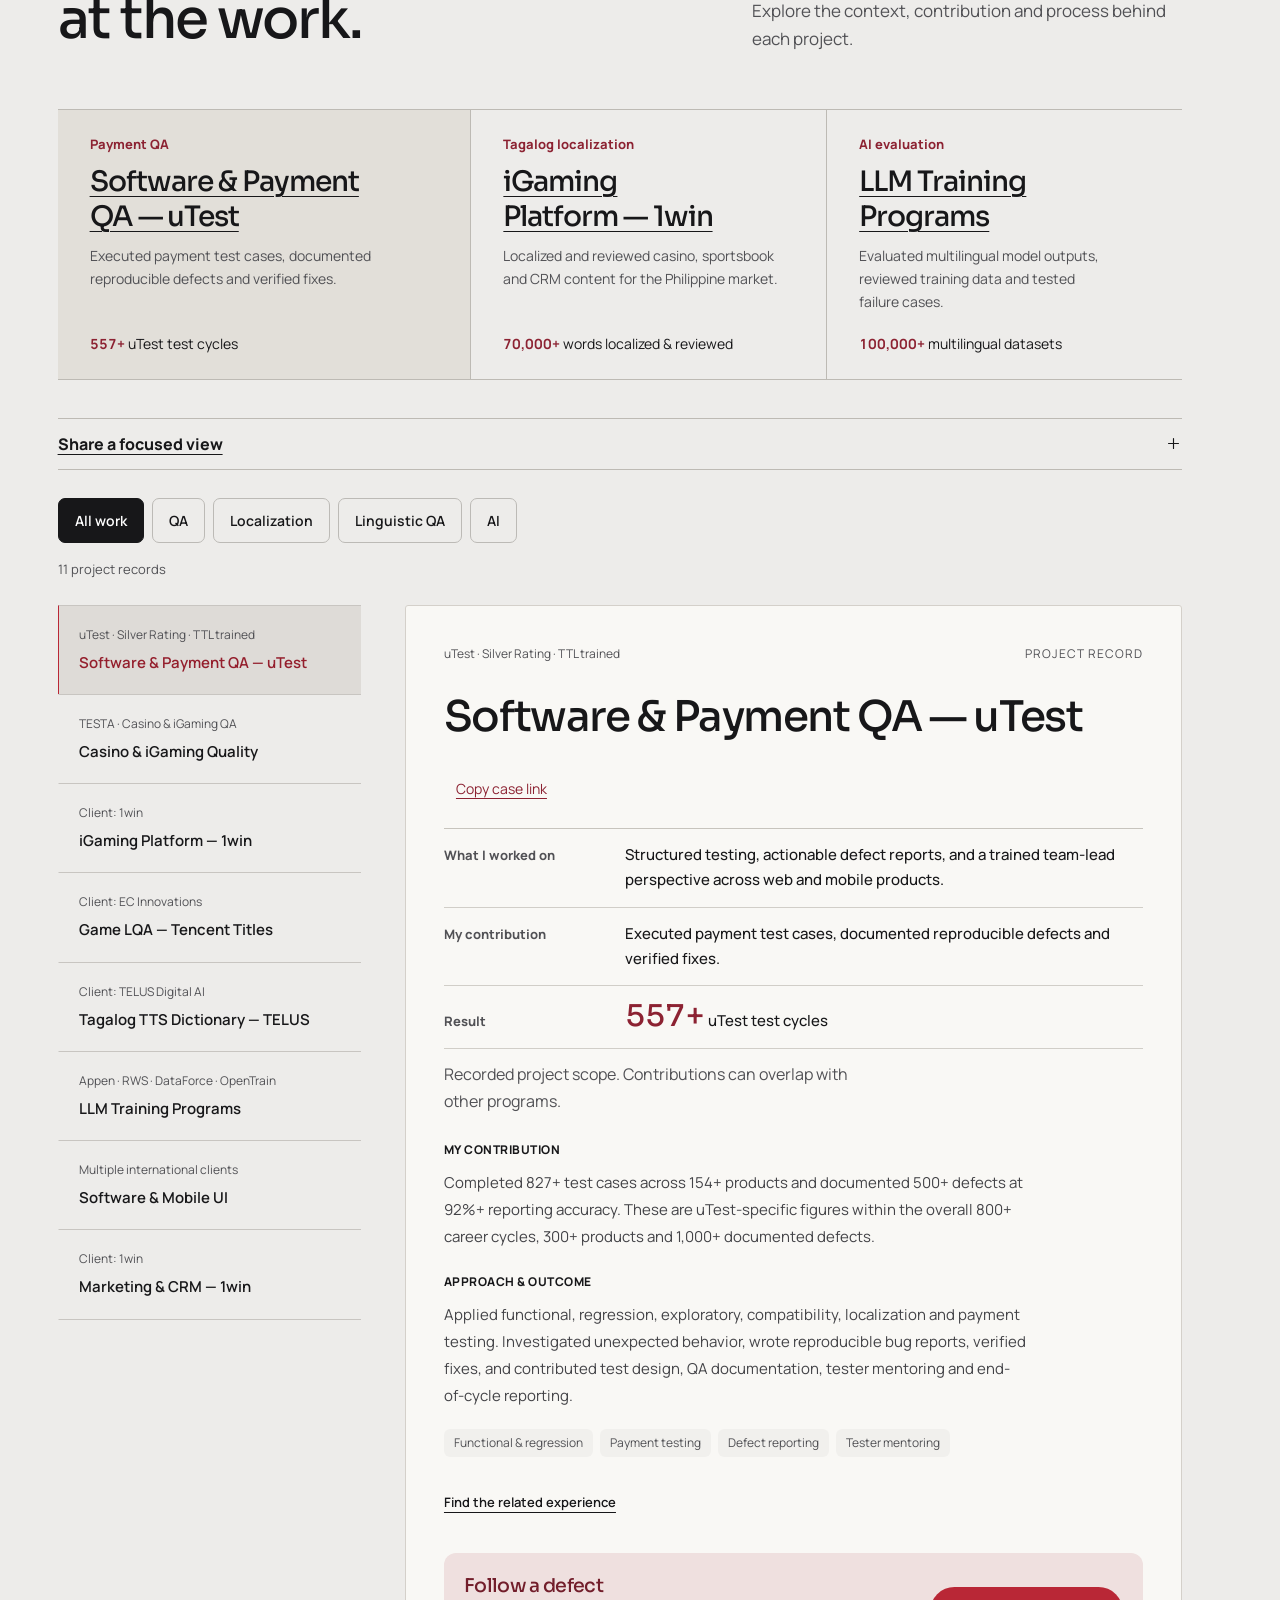
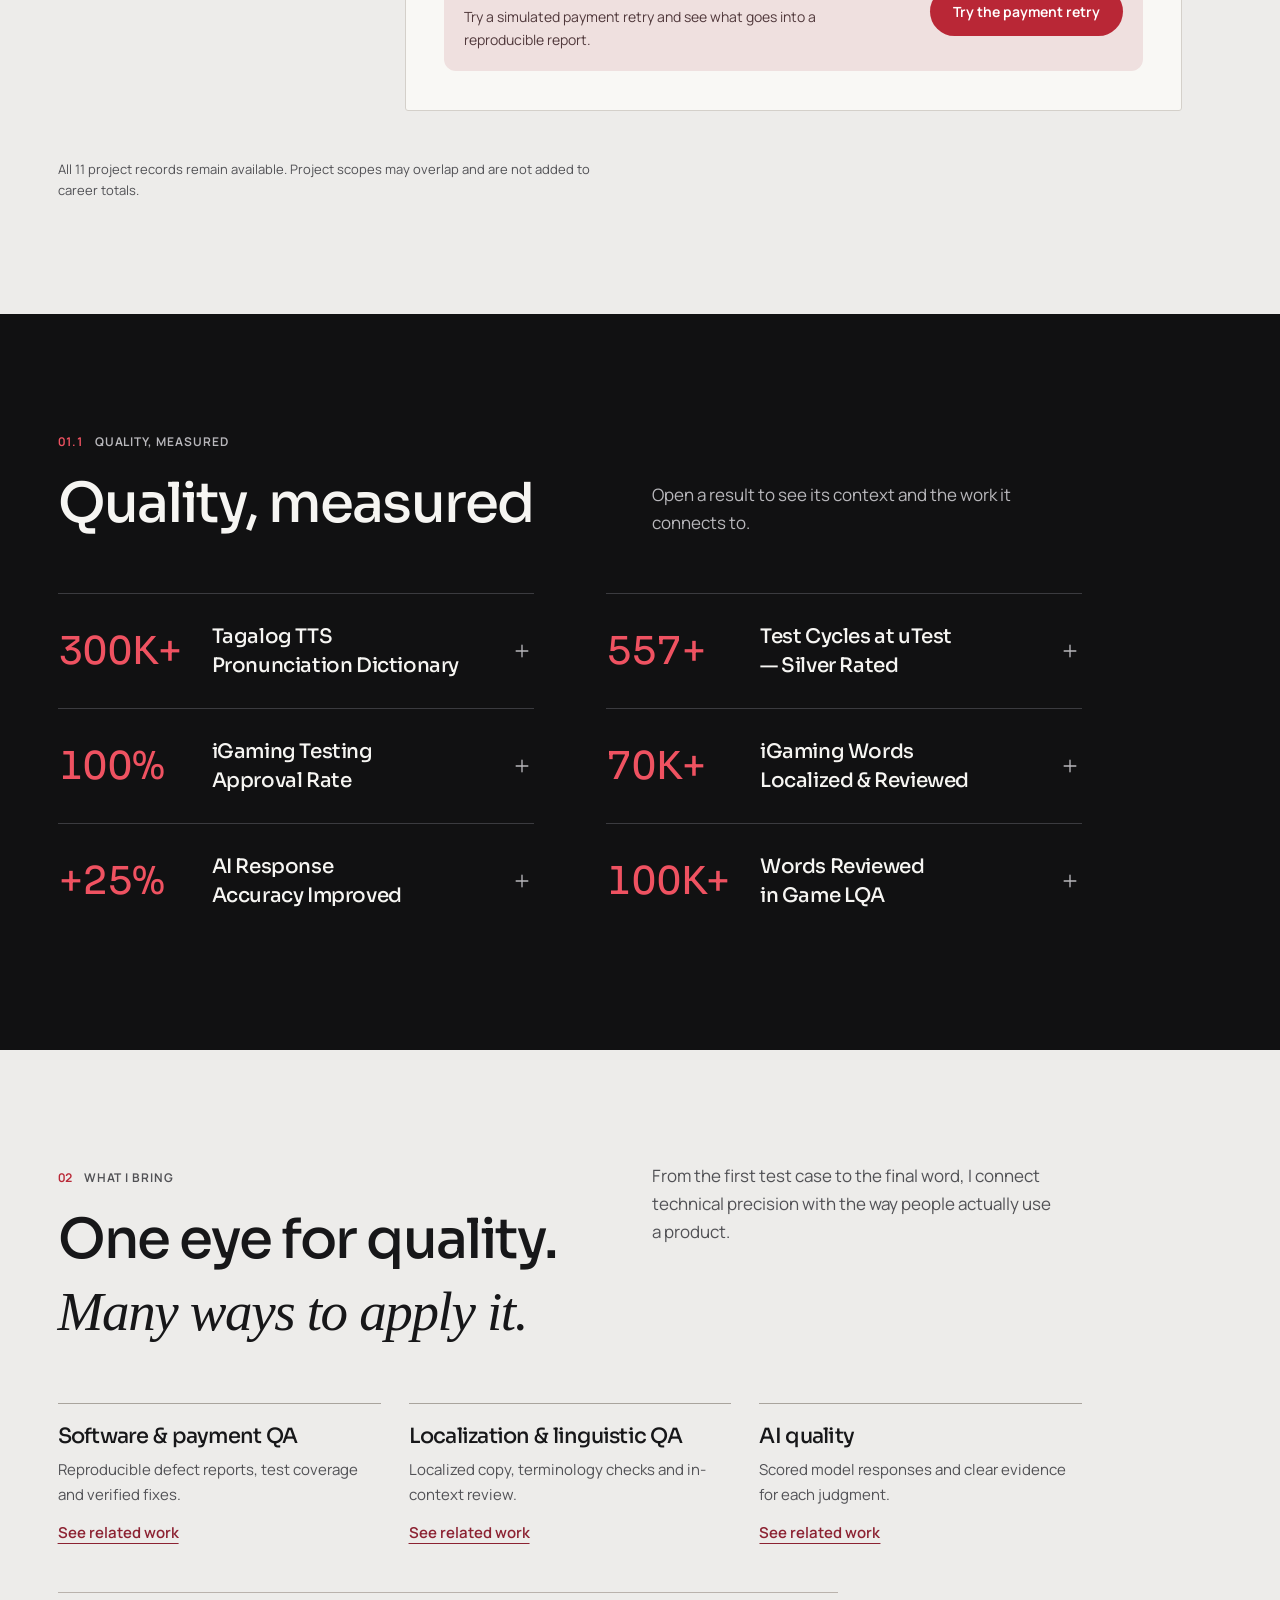
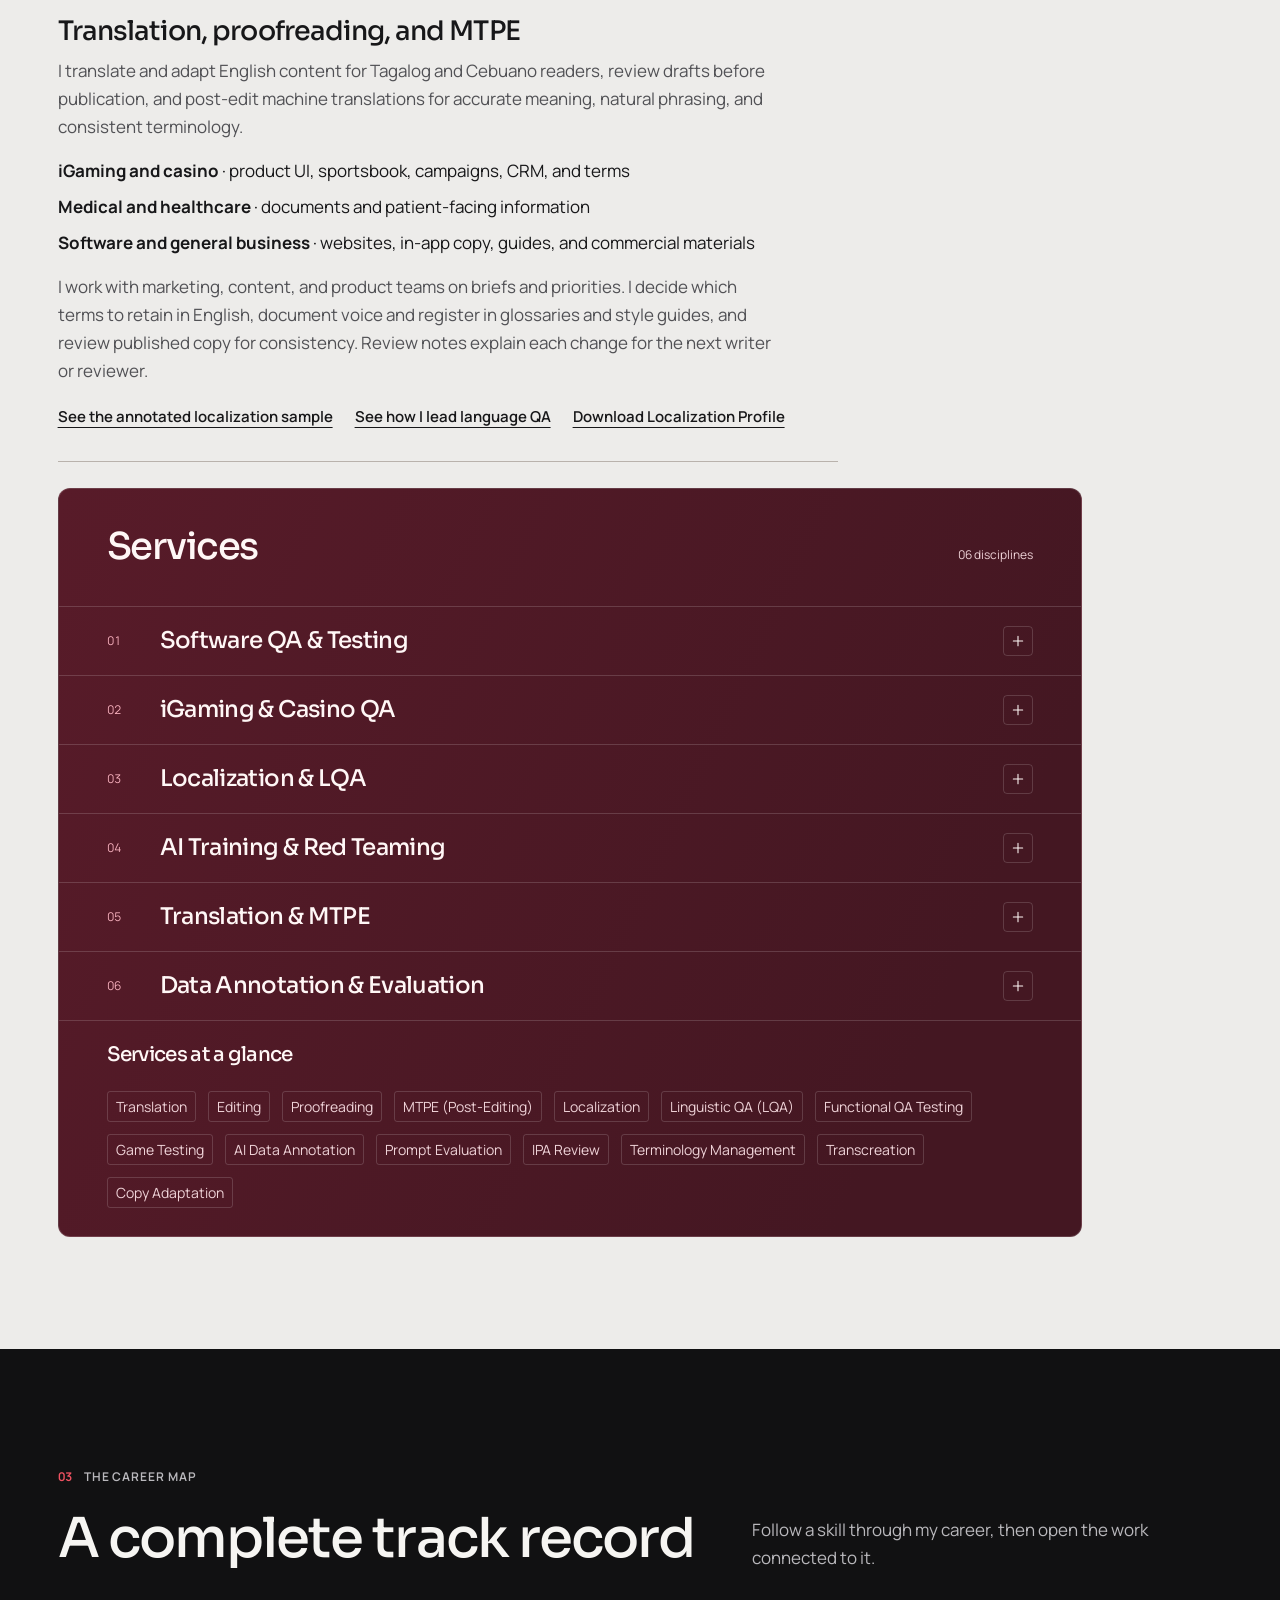
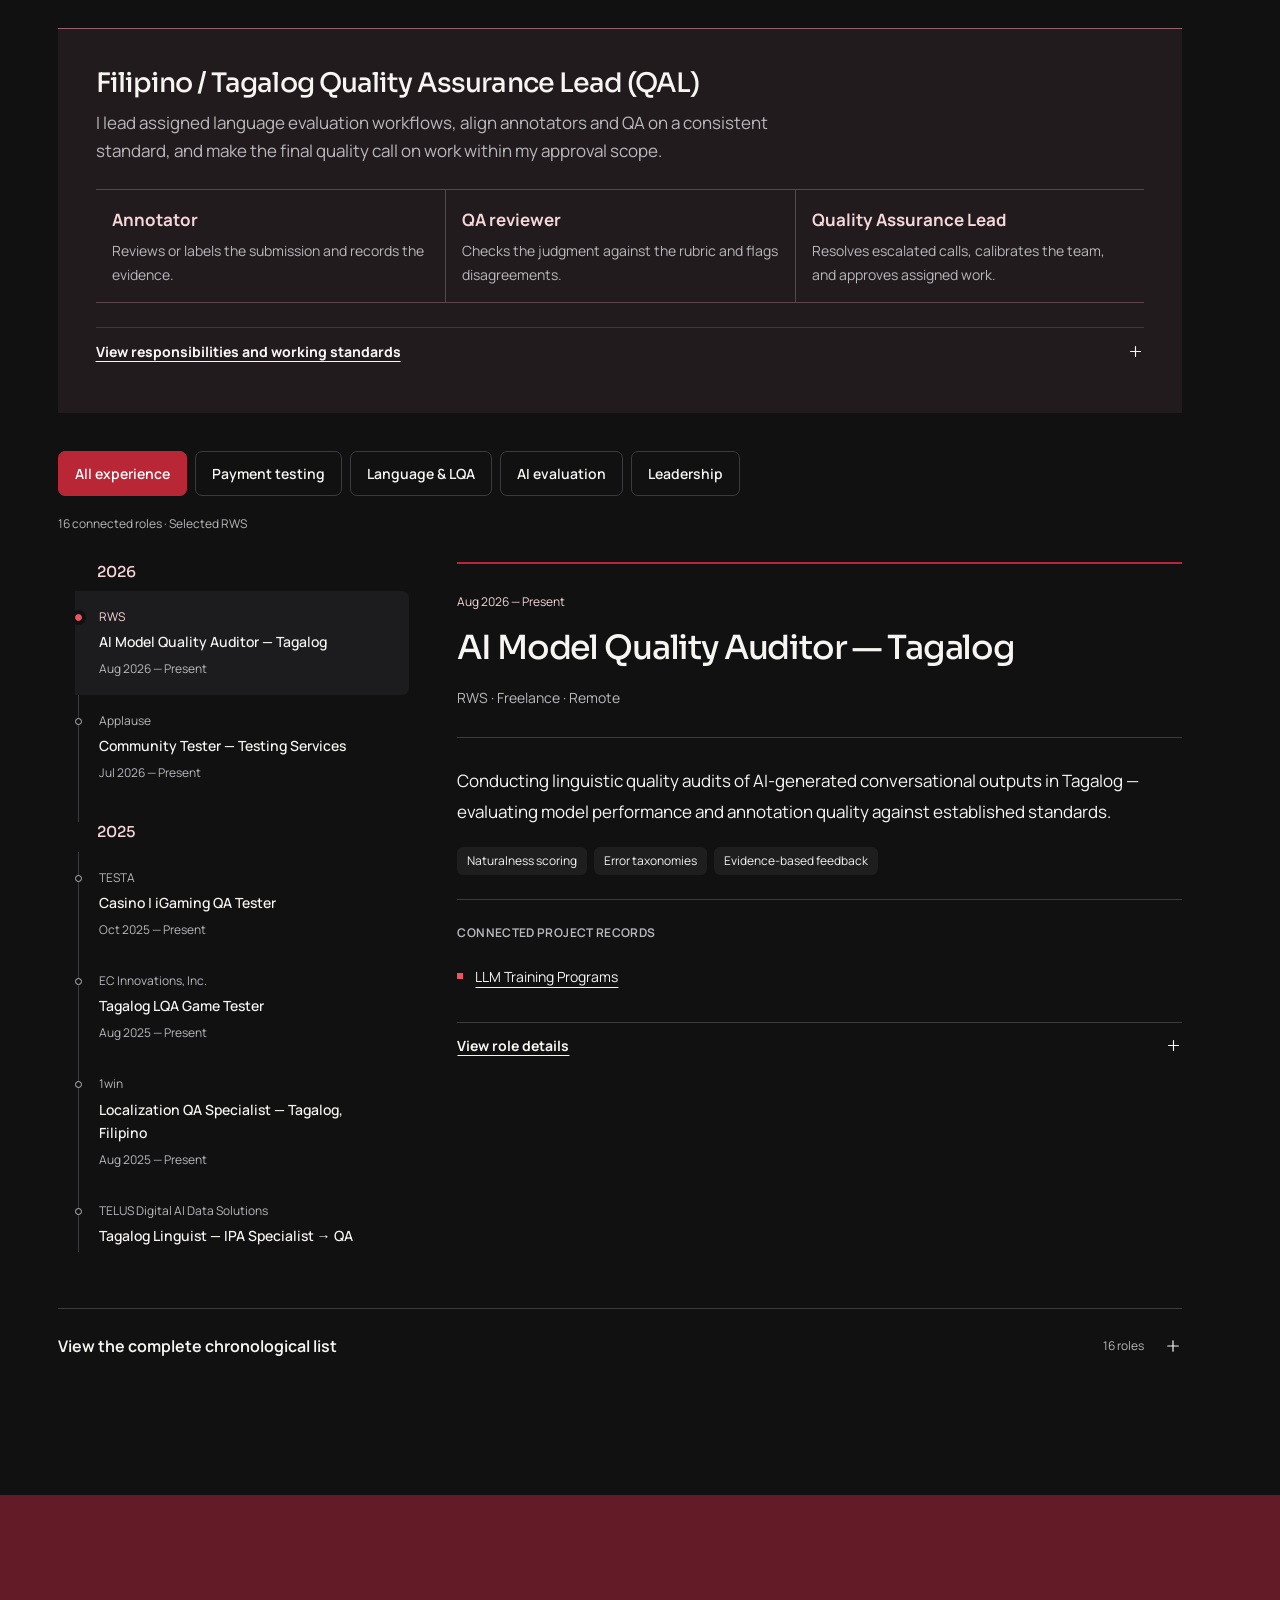
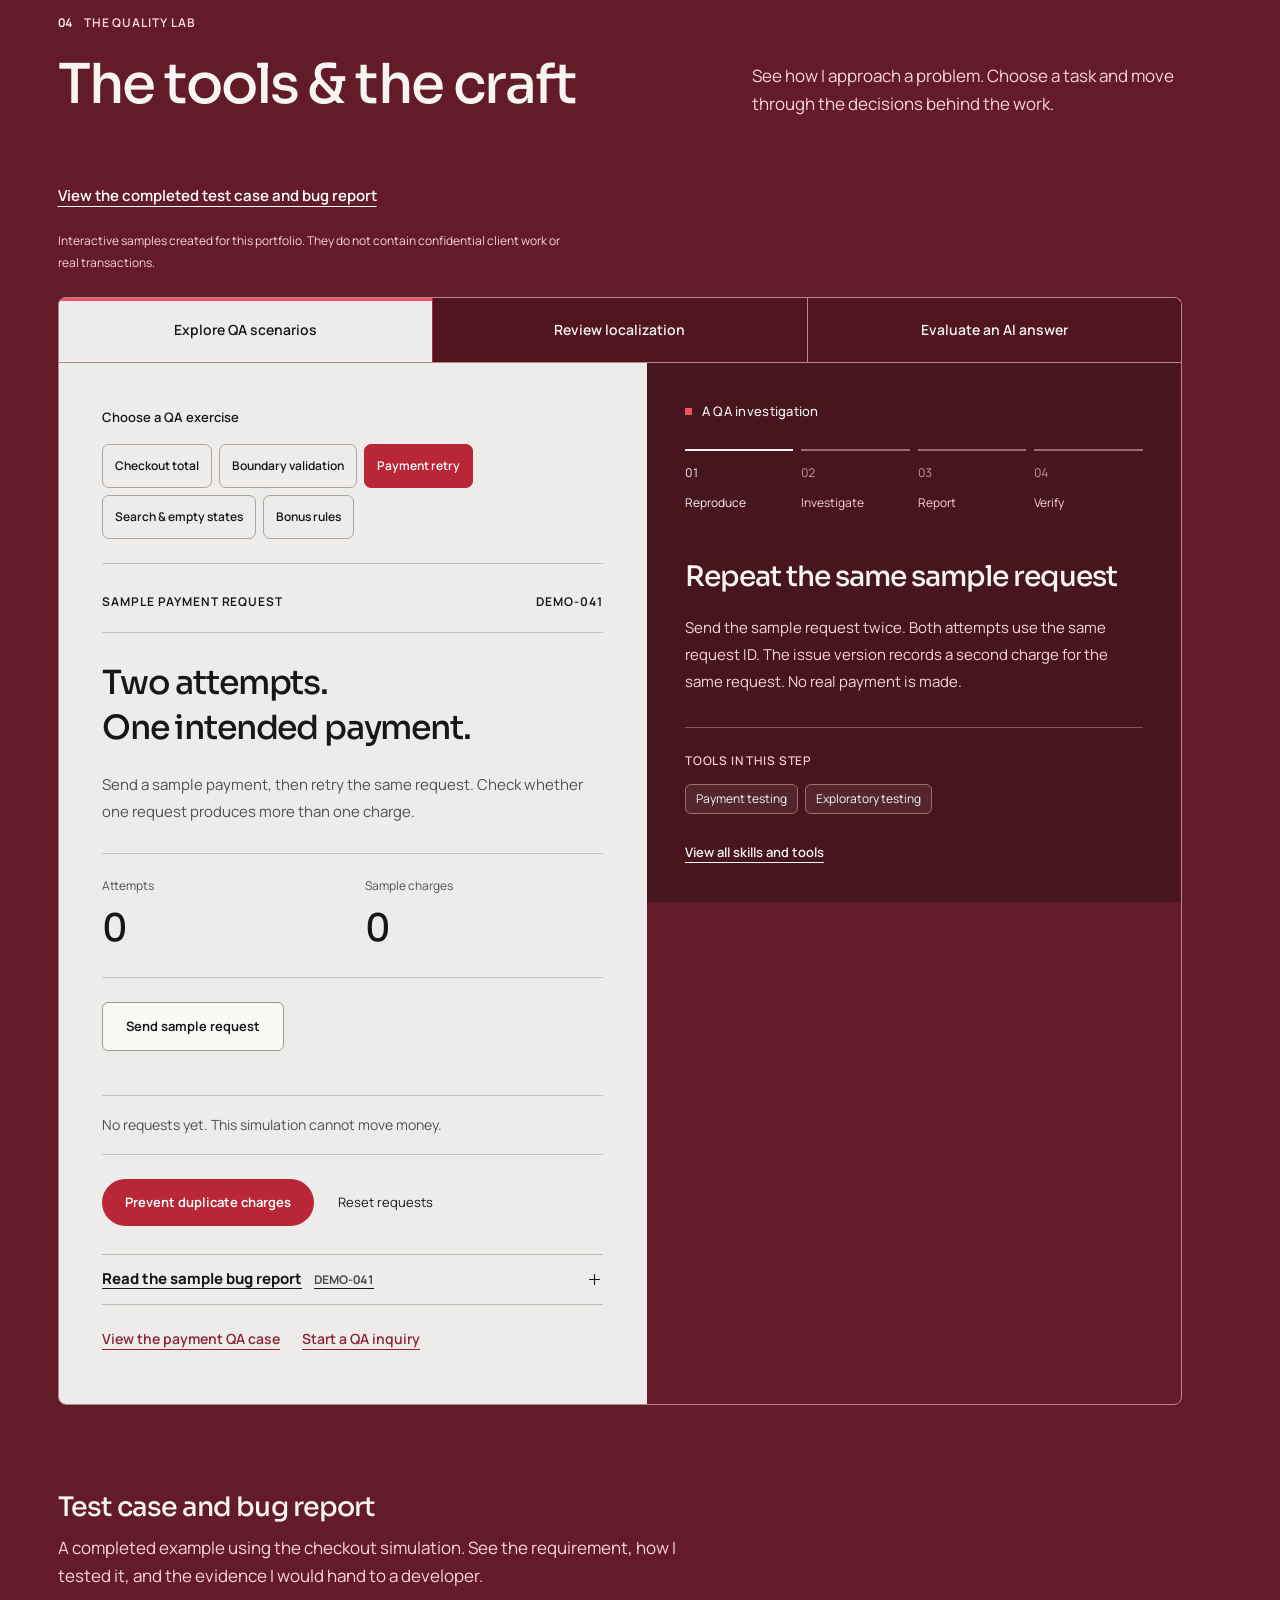
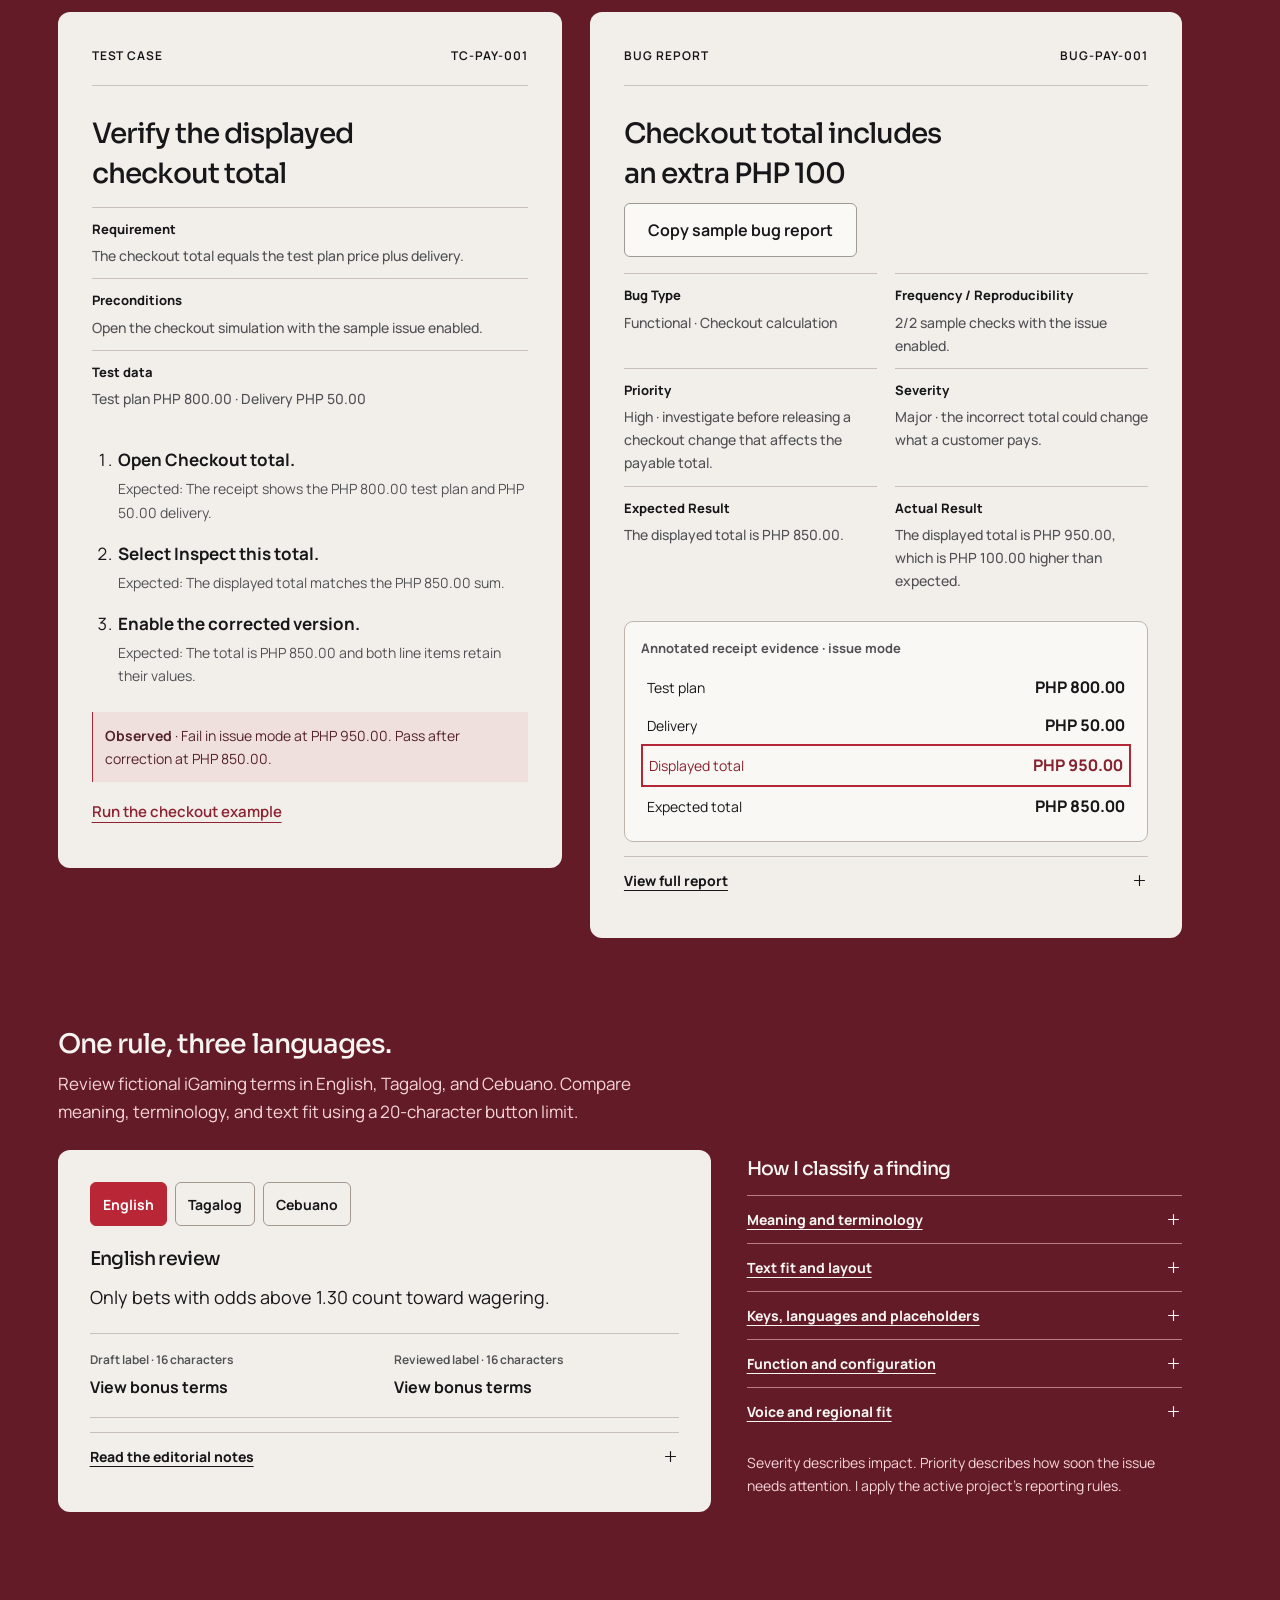
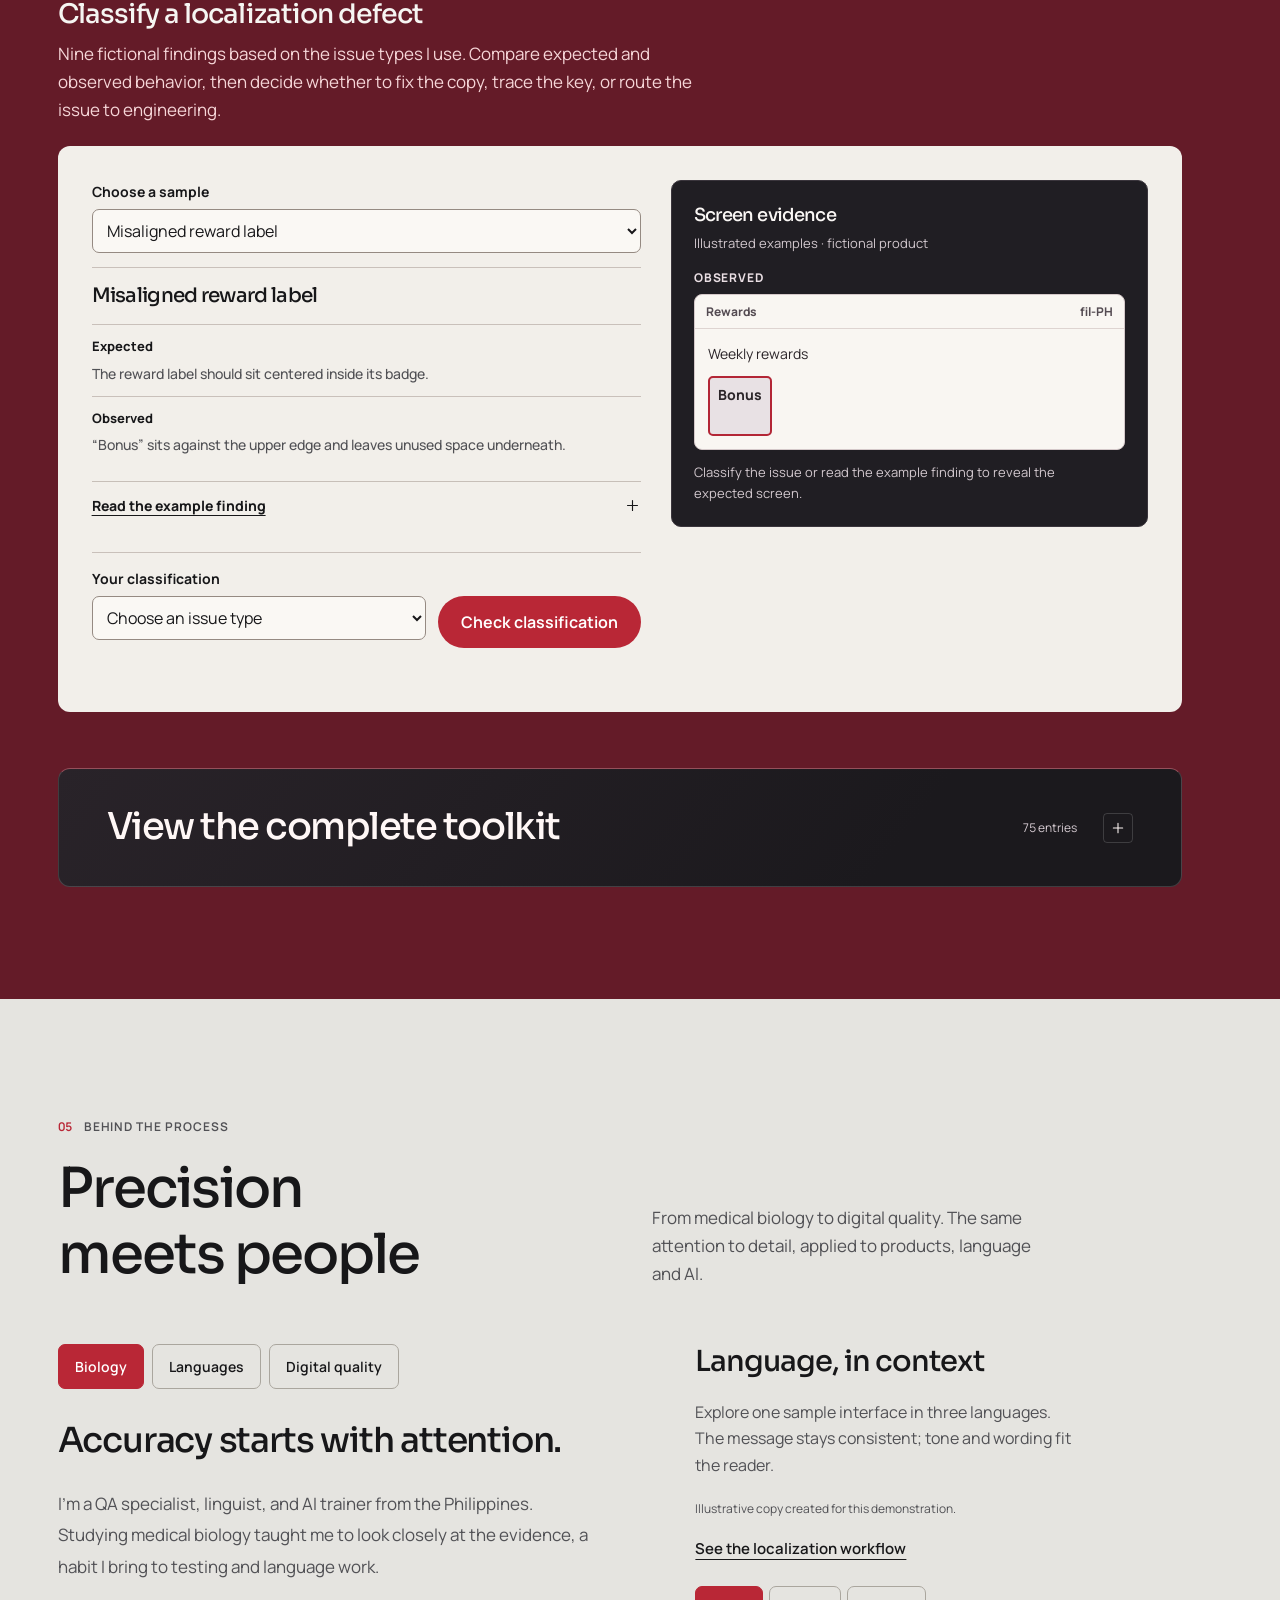
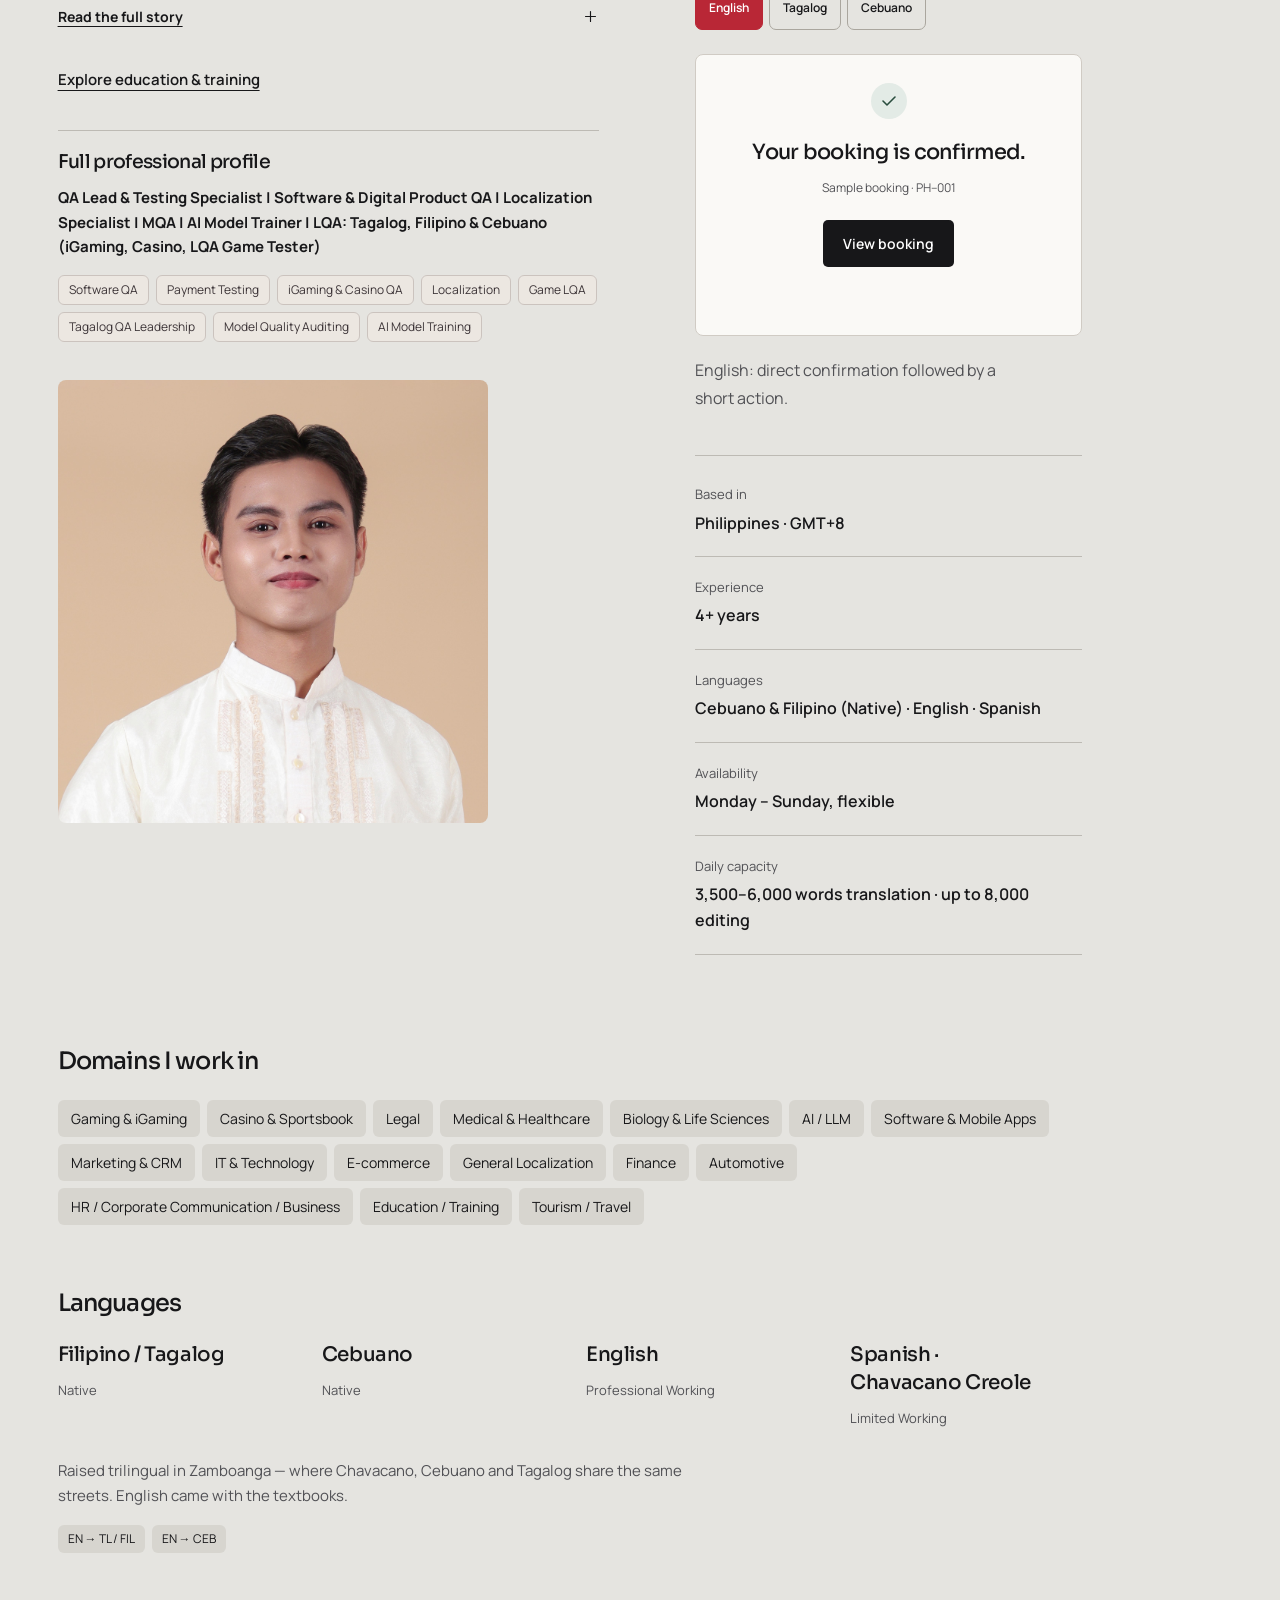
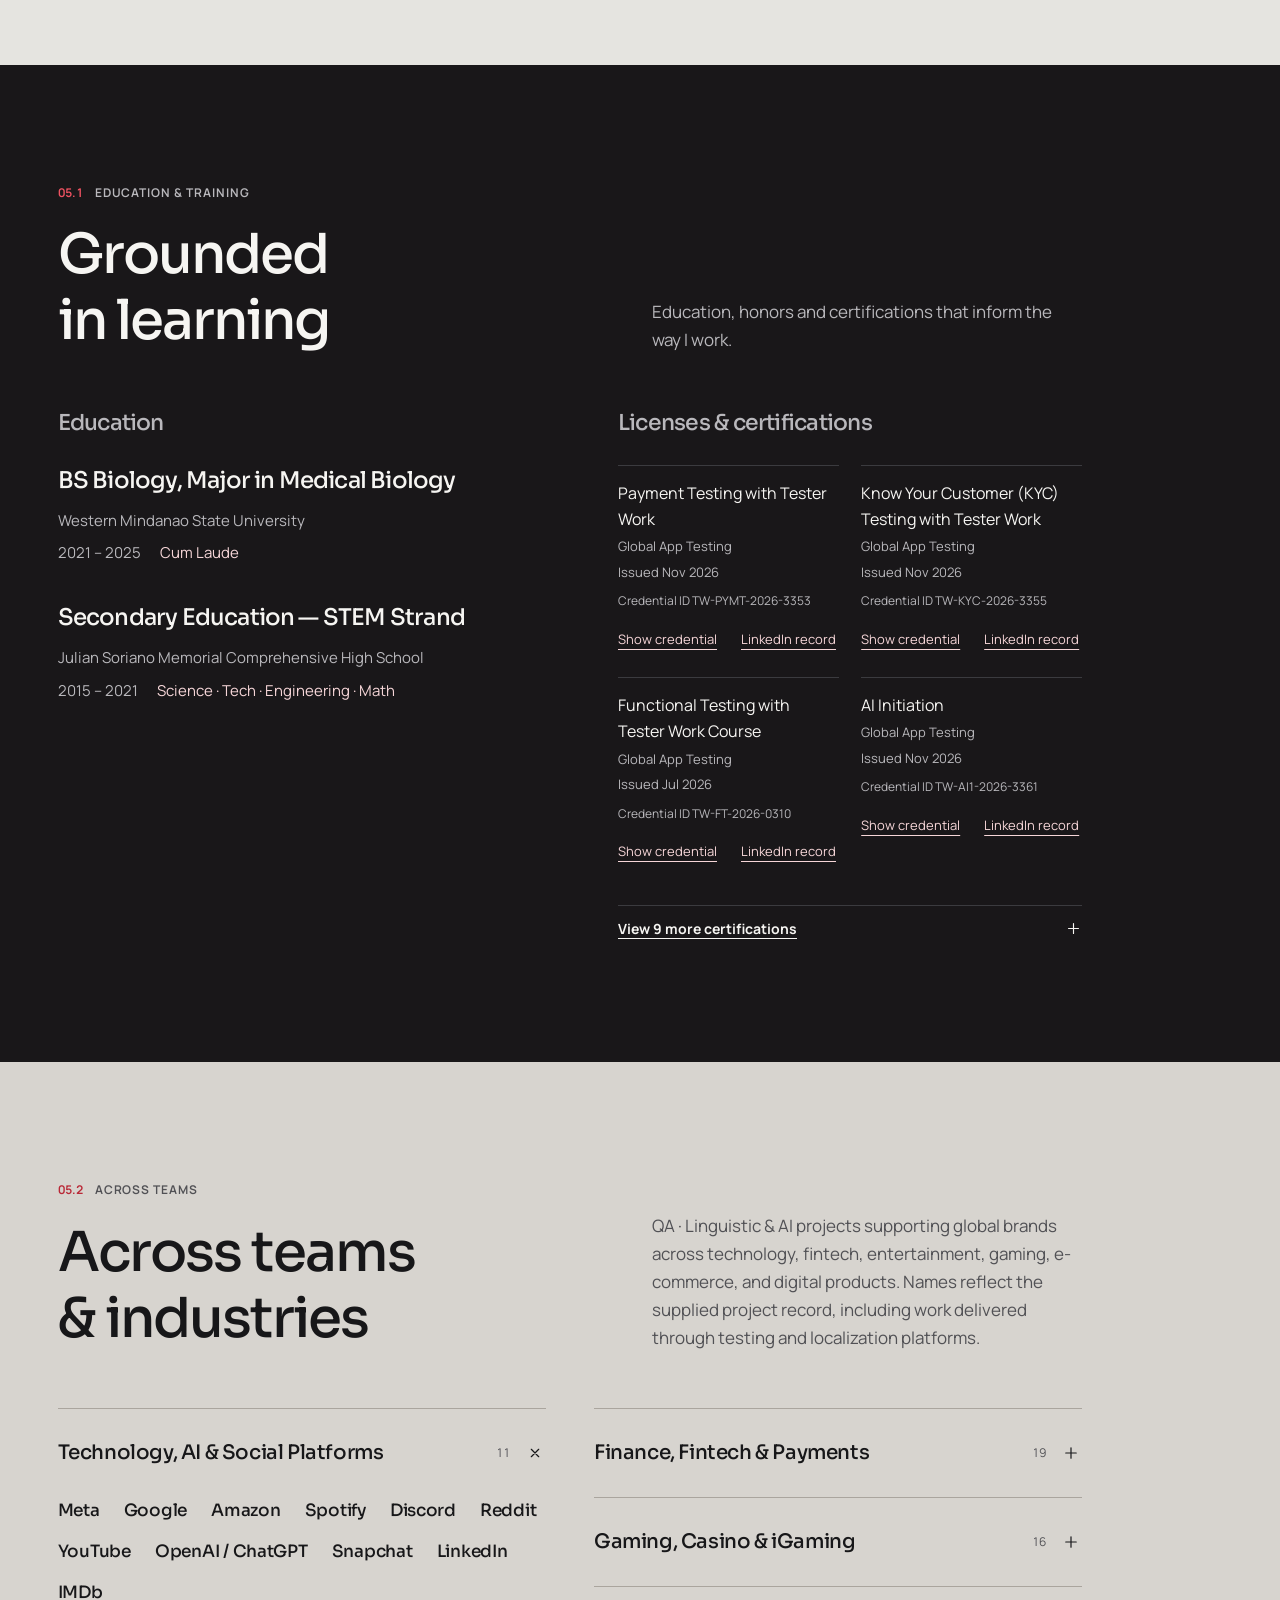
==== commit 0db9fafd: "Add files via upload" ====
--- a/index.html
+++ b/index.html
@@ -1,852 +1,853 @@
-<!doctype html>
-<html lang="en"><head><meta charset="utf-8"><meta name="viewport" content="width=device-width, initial-scale=1, viewport-fit=cover, interactive-widget=resizes-content"><meta name="theme-color" content="#111112"><meta name="description" content="Alfred Pansacala: QA lead, Filipino linguist and AI trainer. 800+ QA cycles, 300+ products, 1,000+ defects and 500K+ words localized or reviewed. Explore the complete project record."><title>Alfred Pansacala — Portfolio Studio</title><link rel="preload" href="assets/sora-variable.woff2" as="font" type="font/woff2" crossorigin><link rel="preload" href="assets/manrope-variable.woff2" as="font" type="font/woff2" crossorigin><link rel="stylesheet" href="styles.css"><link rel="stylesheet" href="explore.css"><link rel="stylesheet" href="updates.css"><link rel="stylesheet" href="refinements.css"><link rel="stylesheet" href="studio.css"><link rel="stylesheet" href="workshop.css"><link rel="stylesheet" href="shell.css"><script src="app.js" defer></script><script src="explore.js" defer></script><script src="contact-delivery.js" defer></script><script src="contact.js" defer></script><script src="qa-models.js" defer></script><script src="qa-exercises.js" defer></script><script src="workshop.js" defer></script><script src="assembly.js" defer></script></head>
-<body>
-<svg class="svg-sprite" aria-hidden="true" xmlns="http://www.w3.org/2000/svg"><symbol id="icon-home" viewBox="0 0 24 24"><path d="m3 10 9-7 9 7v10H3Zm6 10v-7h6v7"/></symbol><symbol id="icon-folder" viewBox="0 0 24 24"><path d="M3 6h7l2 3h9v11H3Zm0 0V4h7l2 2h9v3"/></symbol><symbol id="icon-check-square" viewBox="0 0 24 24"><path d="M20 12v8H4V4h12m-8 7 4 4L22 5"/></symbol><symbol id="icon-briefcase" viewBox="0 0 24 24"><path d="M4 7h16v13H4Zm4 0V4h8v3M4 12c4 3 12 3 16 0m-8 1v4"/></symbol><symbol id="icon-sliders" viewBox="0 0 24 24"><path d="M5 3v6m0 4v8M12 3v11m0 4v3M19 3v3m0 4v11M2 9h6m1 9h6m1-12h6"/></symbol><symbol id="icon-person" viewBox="0 0 24 24"><circle cx="12" cy="7" r="4"/><path d="M4 21v-2a8 8 0 0 1 16 0v2"/></symbol><symbol id="icon-mail" viewBox="0 0 24 24"><path d="M3 5h18v14H3Zm0 0 9 8 9-8"/></symbol><symbol id="icon-arrow-right" viewBox="0 0 24 24"><path d="M4 12h15m-6-6 6 6-6 6"/></symbol><symbol id="icon-plus" viewBox="0 0 24 24"><path d="M12 5v14M5 12h14"/></symbol><symbol id="icon-replay" viewBox="0 0 24 24"><path d="M4 9a8 8 0 1 1 0 7M4 3v6h6"/></symbol><symbol id="icon-menu" viewBox="0 0 24 24"><path d="M5 7h14M5 12h14M5 17h14"/></symbol><symbol id="icon-close" viewBox="0 0 24 24"><path d="m6 6 12 12M18 6 6 18"/></symbol><symbol id="icon-cursor" viewBox="0 0 24 28"><path d="M2 2v22l6-6 5 9 5-3-5-9h9Z"/></symbol><symbol id="icon-cube" viewBox="0 0 24 24"><path d="m12 3 9 5v8l-9 5-9-5V8Zm0 0v18M3 8l9 5 9-5"/></symbol><symbol id="icon-timeline" viewBox="0 0 24 24"><path d="M6 3v18M8 7h12M8 17h12"/><circle cx="6" cy="7" r="2"/><circle cx="6" cy="17" r="2"/></symbol><symbol id="icon-flask" viewBox="0 0 24 24"><path d="M9 3h6M10 3v7L4 20h16l-6-10V3M8 14h8"/></symbol></svg>
-<a class="skip-link" href="#projects">Skip to projects</a>
-<header class="shell-header"><div class="site-header wrap"><a href="#home" class="brand text-signature" aria-label="Alfred Pansacala, home"><span>Alfred Pansacala</span></a>
- <p class="header-location">Philippines · Remote worldwide</p>
- <a class="header-contact" href="#contact">Let’s work together <svg aria-hidden="true" class="icon"><use href="#icon-arrow-right"/></svg></a></div></header>
-<main>
-<section id="home" class="hero wrap">
- <div class="hero-atmosphere" aria-hidden="true"><div class="hero-haze"></div></div>
- <div class="hero-copy"><p class="section-index"><span class="section-number">00</span> <span class="section-label">INTRODUCTION</span></p><h1 aria-label="Alfred Pansacala"><span class="name-line" data-type-line="Alfred">Alfred</span><span class="name-line" data-type-line="Pansacala">Pansacala</span></h1>
- <p class="hero-position">QA Lead · Localization · AI Quality</p><p class="hero-description" id="hero-description">I help digital products work better, read naturally, and earn trust.</p>
- <div class="hero-actions"><a href="#projects" class="button primary">Explore my work <svg aria-hidden="true" class="icon"><use href="#icon-arrow-right"/></svg></a><a class="plain-link" href="assets/alfred-pansacala-resume.pdf" download>Download CV</a></div><ul class="hero-proof" aria-label="Career-wide QA figures"><li><a href="#career-figures" data-hero-metric="0"><strong>800+</strong><span>QA test cycles</span></a></li><li><a href="#career-figures" data-hero-metric="1"><strong>300+</strong><span>Products tested</span></a></li><li><a href="#career-figures" data-hero-metric="2"><strong>1,000+</strong><span>Defects documented</span></a></li></ul><div class="hero-lenses"><div class="choice-row" role="group" aria-label="Explore a discipline"><button type="button" data-lens="qa" aria-pressed="true">QA</button><button type="button" data-lens="language" aria-pressed="false">Language</button><button type="button" data-lens="ai" aria-pressed="false">AI</button></div><div class="hero-focus" id="hero-focus"><p class="lens-title">Software &amp; Payment QA — uTest</p><p class="lens-description">Structured test execution, payment flows and reproducible defects.</p><a href="#projects" class="plain-link" data-open-project="software-payment-qa-utest">Open project</a></div></div>
- </div>
- <figure class="portrait-composition" id="portrait">
-  <p class="portrait-eyebrow">An eye for what’s next.</p>
-  <div class="portrait-frame"><span class="portrait-fallback" aria-hidden="true">Alfred<br>Pansacala</span><img src="assets/alfred-bw.png" width="896" height="1049" fetchpriority="high" alt="Black-and-white portrait of Alfred Pansacala in a dark suit">
-   <div class="portrait-note"><p>The person behind the process</p><p>Precision is personal.</p></div></div>
-  <figcaption><div class="portrait-meta"><span>Philippines · Remote worldwide</span><span>Open to projects</span></div>
-  <div class="portrait-signature-row"><p><strong><em>Software quality. Human language.<br>Better AI.</em></strong></p><em class="portrait-signature">Alfred P.</em></div>
-  <div class="intro-toolbar" id="intro-toolbar" role="group" aria-label="Introduction motion controls" data-ui hidden>
-   <button type="button" class="motion-button" id="motion-toggle" aria-pressed="false"><span class="motion-indicator" aria-hidden="true"></span><span>Motion on</span></button>
-   <button type="button" class="text-button replay" id="replay" aria-label="Replay intro"><svg class="icon" aria-hidden="true"><use href="#icon-replay"/></svg>Replay</button>
-   <button type="button" class="text-button" id="skip-intro">Skip motion <svg class="icon" aria-hidden="true"><use href="#icon-arrow-right"/></svg></button>
-  </div></figcaption>
- </figure>
-
-</section>
-<section class="career wrap" aria-label="Career at a glance"><p class="section-index"><span class="section-number">00.1</span> <span class="section-label">CAREER AT A GLANCE</span></p><div class="career-stats" id="career-figures"><div><button type="button" class="metric-button" data-metric="0" aria-pressed="true"><strong>800+</strong><span>QA test cycles</span><small><svg class="icon metric-plus" aria-hidden="true"><use href="#icon-plus"/></svg>Explore the scope</small></button></div><div><button type="button" class="metric-button" data-metric="1" aria-pressed="false"><strong>300+</strong><span>Products tested</span><small><svg class="icon metric-plus" aria-hidden="true"><use href="#icon-plus"/></svg>Explore the scope</small></button></div><div><button type="button" class="metric-button" data-metric="2" aria-pressed="false"><strong>1,000+</strong><span>Defects documented</span><small><svg class="icon metric-plus" aria-hidden="true"><use href="#icon-plus"/></svg>Explore the scope</small></button></div><div><button type="button" class="metric-button" data-metric="3" aria-pressed="false"><strong>500K+</strong><span>Words localized &amp; reviewed</span><small><svg class="icon metric-plus" aria-hidden="true"><use href="#icon-plus"/></svg>Explore the scope</small></button></div></div><div class="metric-context" id="metric-context" aria-live="polite"><h2>Career-wide testing</h2><p>800+ QA cycles is the career total. The uTest subset records 557+ cycles, 827+ cases and 154+ products. These are different scopes and are not added together.</p><a class="plain-link" data-open-project="software-payment-qa-utest" href="#projects">Explore the uTest contribution</a></div><p>4+ years of experience · 300K+ Tagalog TTS project entries · 100K+ multilingual AI datasets · uTest-specific defect reporting accuracy: 92%+</p></section>
-<section id="projects" class="work section paper"><div class="wrap"><div class="section-heading"><div class="chapter-heading"><p class="section-index"><span class="section-number">01</span> <span class="section-label">SELECTED WORK</span></p><h2>A closer look at the work.</h2></div><p>Different challenges. The same care.<br>Explore the context, contribution and process behind each project.</p></div><div class="featured-work" aria-label="Featured projects"><ol><li>
-          <span class="featured-discipline">Payment QA</span>
-          <h3><a class="featured-link" href="#project-software-payment-qa-utest" data-open-project="software-payment-qa-utest">Software &amp; Payment QA — uTest</a></h3>
-          <p>Executed payment test cases, documented reproducible defects and verified fixes.</p>
-          <p class="featured-measure"><strong>557+</strong> uTest test cycles</p>
-        </li><li>
-          <span class="featured-discipline">Tagalog localization</span>
-          <h3><a class="featured-link" href="#project-igaming-platform-1win" data-open-project="igaming-platform-1win">iGaming Platform — 1win</a></h3>
-          <p>Localized and reviewed casino, sportsbook and CRM content for the Philippine market.</p>
-          <p class="featured-measure"><strong>70,000+</strong> words localized &amp; reviewed</p>
-        </li><li>
-          <span class="featured-discipline">AI evaluation</span>
-          <h3><a class="featured-link" href="#project-llm-training-programs" data-open-project="llm-training-programs">LLM Training Programs</a></h3>
-          <p>Evaluated multilingual model outputs, reviewed training data and tested failure cases.</p>
-          <p class="featured-measure"><strong>100,000+</strong> multilingual datasets</p>
-        </li></ol></div><details class="highlight-links workshop-disclosure" id="focused-work">
-      <summary>Share a focused view<svg class="icon studio-disclosure" aria-hidden="true"><use href="#icon-plus"/></svg></summary>
-      <div class="focus-content"><article class="focused-view" id="focus-payment-qa">
-          <h4>Payment QA</h4><p>Payment flows, functional coverage, clear defect evidence, and verification.</p><ul><li><a class="plain-link" href="#project-software-payment-qa-utest" data-open-project="software-payment-qa-utest">Software &amp; Payment QA — uTest</a></li><li><a class="plain-link" href="#project-casino-igaming-qa-testa" data-open-project="casino-igaming-qa-testa">Casino &amp; iGaming Quality</a></li></ul>
-          <p class="focus-credential"><strong>Related training</strong> · Payment Testing with Tester Work</p>
-          <div class="focus-actions"><a class="plain-link" href="#qa-retry">Try the payment retry exercise</a>
-          <a class="plain-link focus-permalink" href="#focus-payment-qa">Link to this view</a></div>
-        </article><article class="focused-view" id="focus-igaming-localization">
-          <h4>iGaming Localization</h4><p>Tagalog localization, linguistic QA, and editorial review for gaming products.</p><ul><li><a class="plain-link" href="#project-igaming-platform-1win" data-open-project="igaming-platform-1win">iGaming Platform — 1win</a></li><li><a class="plain-link" href="#project-game-lqa-tencent-titles" data-open-project="game-lqa-tencent-titles">Game LQA — Tencent Titles</a></li></ul>
-          <p class="focus-credential"><strong>Related training</strong> · Functional Testing with Tester Work Course</p>
-          <div class="focus-actions"><a class="plain-link" href="#lqa-sample">Review the annotated language sample</a>
-          <a class="plain-link focus-permalink" href="#focus-igaming-localization">Link to this view</a></div>
-        </article><article class="focused-view" id="focus-ai-quality">
-          <h4>AI Quality</h4><p>Filipino and Tagalog evaluation, calibration, contributor guidance, and evidence-based review.</p><ul><li><a class="plain-link" href="#project-llm-training-programs" data-open-project="llm-training-programs">LLM Training Programs</a></li><li><a class="plain-link" href="#project-tagalog-tts-dictionary-telus" data-open-project="tagalog-tts-dictionary-telus">Tagalog TTS Dictionary — TELUS</a></li></ul>
-          <p class="focus-credential"><strong>Related training</strong> · AI Initiation</p>
-          <div class="focus-actions"><a class="plain-link" href="#qal-role">Read the QAL responsibilities</a>
-          <a class="plain-link focus-permalink" href="#focus-ai-quality">Link to this view</a></div>
-        </article>
-      <a class="plain-link" href="assets/alfred-pansacala-resume.pdf" download>Download CV</a></div>
-    </details><div class="choice-row case-filters" data-ui role="group" aria-label="Filter project records"><button type="button" data-case-filter="all" aria-pressed="true">All work</button><button type="button" data-case-filter="qa" aria-pressed="false">QA</button><button type="button" data-case-filter="localization" aria-pressed="false">Localization</button><button type="button" data-case-filter="lqa" aria-pressed="false">Linguistic QA</button><button type="button" data-case-filter="ai" aria-pressed="false">AI</button></div><p id="project-count" class="result-count" aria-live="polite">11 project records</p><div class="project-explorer"><aside class="case-index" aria-label="Project index" data-ui><button class="case-index-item" type="button" data-case="software-payment-qa-utest" data-case-group="qa" aria-pressed="true" aria-controls="project-software-payment-qa-utest"><span>uTest · Silver Rating · TTL trained</span><strong>Software &amp; Payment QA — uTest</strong></button><button class="case-index-item" type="button" data-case="casino-igaming-qa-testa" data-case-group="qa" aria-pressed="false" aria-controls="project-casino-igaming-qa-testa"><span>TESTA · Casino &amp; iGaming QA</span><strong>Casino &amp; iGaming Quality</strong></button><button class="case-index-item" type="button" data-case="igaming-platform-1win" data-case-group="localization" aria-pressed="false" aria-controls="project-igaming-platform-1win"><span>Client: 1win</span><strong>iGaming Platform — 1win</strong></button><button class="case-index-item" type="button" data-case="game-lqa-tencent-titles" data-case-group="lqa" aria-pressed="false" aria-controls="project-game-lqa-tencent-titles"><span>Client: EC Innovations</span><strong>Game LQA — Tencent Titles</strong></button><button class="case-index-item" type="button" data-case="tagalog-tts-dictionary-telus" data-case-group="lqa" aria-pressed="false" aria-controls="project-tagalog-tts-dictionary-telus"><span>Client: TELUS Digital AI</span><strong>Tagalog TTS Dictionary — TELUS</strong></button><button class="case-index-item" type="button" data-case="llm-training-programs" data-case-group="ai" aria-pressed="false" aria-controls="project-llm-training-programs"><span>Appen · RWS · DataForce · OpenTrain</span><strong>LLM Training Programs</strong></button><button class="case-index-item" type="button" data-case="software-mobile-ui" data-case-group="localization" aria-pressed="false" aria-controls="project-software-mobile-ui"><span>Multiple international clients</span><strong>Software &amp; Mobile UI</strong></button><button class="case-index-item" type="button" data-case="marketing-crm-1win" data-case-group="localization" aria-pressed="false" aria-controls="project-marketing-crm-1win"><span>Client: 1win</span><strong>Marketing &amp; CRM — 1win</strong></button><button class="case-index-item" type="button" data-case="medical-healthcare" data-case-group="localization" aria-pressed="false" aria-controls="project-medical-healthcare"><span>Hospital &amp; academic projects</span><strong>Medical &amp; Healthcare</strong></button><button class="case-index-item" type="button" data-case="legal-compliance-1win" data-case-group="localization" aria-pressed="false" aria-controls="project-legal-compliance-1win"><span>Client: 1win</span><strong>Legal &amp; Compliance — 1win</strong></button><button class="case-index-item" type="button" data-case="general-business-content" data-case-group="localization" aria-pressed="false" aria-controls="project-general-business-content"><span>Multiple international clients</span><strong>General Business Content</strong></button></aside><div class="case-sheets"><article class="project case-sheet" data-project data-group="qa" id="project-software-payment-qa-utest"><div class="project-top"><span>uTest · Silver Rating · TTL trained</span><span>Project record</span></div><h3>Software &amp; Payment QA — uTest</h3><div class="case-actions">
-          <button class="text-button case-copy" type="button" data-copy-case>Copy case link</button>
-          <p class="case-copy-status" role="status"></p>
-          <input type="url" class="case-copy-url" aria-label="Shareable case link" readonly hidden>
-        </div><dl class="case-overview">
-          <div><dt>What I worked on</dt><dd>Structured testing, actionable defect reports, and a trained team-lead perspective across web and mobile products.</dd></div>
-          <div><dt>My contribution</dt><dd>Executed payment test cases, documented reproducible defects and verified fixes.</dd></div>
-          <div class="case-result"><dt>Result</dt><dd><strong>557+</strong> uTest test cycles</dd></div>
-        </dl><p class="case-scope">Recorded project scope. Contributions can overlap with other programs.</p><div class="case-body"><div><h4>My contribution</h4><p>Completed 827+ test cases across 154+ products and documented 500+ defects at 92%+ reporting accuracy. These are uTest-specific figures within the overall 800+ career cycles, 300+ products and 1,000+ documented defects.</p></div><div><h4>Approach &amp; outcome</h4><p>Applied functional, regression, exploratory, compatibility, localization and payment testing. Investigated unexpected behavior, wrote reproducible bug reports, verified fixes, and contributed test design, QA documentation, tester mentoring and end-of-cycle reporting.</p><ul class="tags"><li>Functional &amp; regression</li><li>Payment testing</li><li>Defect reporting</li><li>Tester mentoring</li></ul></div></div><a class="plain-link" href="#experience" data-related-career="software-payment-qa-utest">Find the related experience</a><aside class="defect-invitation">
-          <div><h4>Follow a defect</h4><p>Try a simulated payment retry and see what goes into a reproducible report.</p></div>
-          <a class="button primary" href="#qa-retry" data-follow-defect>Try the payment retry</a>
-        </aside></article><article class="project case-sheet" data-project data-group="qa" id="project-casino-igaming-qa-testa"><div class="project-top"><span>TESTA · Casino &amp; iGaming QA</span><span>Project record</span></div><h3>Casino &amp; iGaming Quality</h3><div class="case-actions">
-          <button class="text-button case-copy" type="button" data-copy-case>Copy case link</button>
-          <p class="case-copy-status" role="status"></p>
-          <input type="url" class="case-copy-url" aria-label="Shareable case link" readonly hidden>
-        </div><dl class="case-overview">
-          <div><dt>What I worked on</dt><dd>End-to-end testing of casino and sportsbook experiences, including payments, usability, security, localization and cross-platform compatibility.</dd></div>
-          <div><dt>My contribution</dt><dd>Ran functional and regression checks on casino products and helped prioritize defects.</dd></div>
-          <div class="case-result"><dt>Result</dt><dd><strong>50+</strong> casino platforms in selected QA work</dd></div>
-        </dl><p class="case-scope">Recorded project scope. Contributions can overlap with other programs.</p><div class="case-body"><div><h4>My contribution</h4><p>At TESTA, execute functional and regression testing, identify and report defects, and collaborate with QA and development teams to prioritize issues across mobile and browser-based products.</p></div><div><h4>Approach &amp; outcome</h4><p>The supplied CV records selected iGaming work across 50+ platforms, a 100% testing approval rate, 200+ bugs at 95% reproducibility, and a 30% reduction in developer resolution time. These outcomes retain their original project scope.</p><ul class="tags"><li>Payment flows</li><li>Security validation</li><li>Mobile &amp; web</li><li>Release validation</li></ul></div></div><a class="plain-link" href="#experience" data-related-career="casino-igaming-qa-testa">Find the related experience</a></article><article class="project case-sheet" data-project data-group="localization" id="project-igaming-platform-1win"><div class="project-top"><span>Client: 1win</span><span>Project record</span></div><h3>iGaming Platform — 1win</h3><div class="case-actions">
-          <button class="text-button case-copy" type="button" data-copy-case>Copy case link</button>
-          <p class="case-copy-status" role="status"></p>
-          <input type="url" class="case-copy-url" aria-label="Shareable case link" readonly hidden>
-        </div><dl class="case-overview">
-          <div><dt>What I worked on</dt><dd>Casino platform, sportsbook, CRM, VIP, legal documents, marketing, UI, push/SMS/email/social.</dd></div>
-          <div><dt>My contribution</dt><dd>Localized and reviewed casino, sportsbook and CRM content for the Philippine market.</dd></div>
-          <div class="case-result"><dt>Result</dt><dd><strong>70,<wbr>000+</strong> words localized &amp; reviewed</dd></div>
-        </dl><p class="case-scope">Recorded project scope. Contributions can overlap with other programs.</p><div class="case-body"><div><h4>My contribution</h4><p>Localized 50,000+ words and reviewed 20,000+ words of casino, sportsbook, CRM, VIP, legal and marketing content for the Philippine market.</p></div><div><h4>Approach &amp; outcome</h4><p>Delivered through Crowdin, maintaining terminology, brand tone and style-guide consistency across UI strings, push notifications, SMS, emails, banners and social media.</p><ul class="tags"><li>Translation</li><li>MTPE</li><li>Editing</li><li>Proofreading</li><li>LQA</li></ul></div></div><a class="plain-link" href="#experience" data-related-career="igaming-platform-1win">Find the related experience</a></article><article class="project case-sheet" data-project data-group="lqa" id="project-game-lqa-tencent-titles"><div class="project-top"><span>Client: EC Innovations</span><span>Project record</span></div><h3>Game LQA — Tencent Titles</h3><div class="case-actions">
-          <button class="text-button case-copy" type="button" data-copy-case>Copy case link</button>
-          <p class="case-copy-status" role="status"></p>
-          <input type="url" class="case-copy-url" aria-label="Shareable case link" readonly hidden>
-        </div><dl class="case-overview">
-          <div><dt>What I worked on</dt><dd>Honor of Kings &amp; GTS localization reviews with bug reporting and translation suggestions.</dd></div>
-          <div><dt>My contribution</dt><dd>Reviewed Tagalog game strings and reported linguistic and in-context issues.</dd></div>
-          <div class="case-result"><dt>Result</dt><dd><strong>100,<wbr>000+</strong> words reviewed</dd></div>
-        </dl><p class="case-scope">Recorded project scope. Contributions can overlap with other programs.</p><div class="case-body"><div><h4>My contribution</h4><p>Tagalog linguistic QA for Honor of Kings, GTS and other game products through EC Innovations.</p></div><div><h4>Approach &amp; outcome</h4><p>Identified linguistic, functional and cosmetic localization issues. Translated non-localized text and proposed corrections, working with QA teams and developers on accuracy, cultural fit and in-game presentation.</p><ul class="tags"><li>LQA</li><li>Bug Reporting</li><li>Review</li></ul></div></div><a class="plain-link" href="#experience" data-related-career="game-lqa-tencent-titles">Find the related experience</a></article><article class="project case-sheet" data-project data-group="lqa" id="project-tagalog-tts-dictionary-telus"><div class="project-top"><span>Client: TELUS Digital AI</span><span>Project record</span></div><h3>Tagalog TTS Dictionary — TELUS</h3><div class="case-actions">
-          <button class="text-button case-copy" type="button" data-copy-case>Copy case link</button>
-          <p class="case-copy-status" role="status"></p>
-          <input type="url" class="case-copy-url" aria-label="Shareable case link" readonly hidden>
-        </div><dl class="case-overview">
-          <div><dt>What I worked on</dt><dd>IPA pronunciation dictionary built to 99% phonetic accuracy for Filipino speech technology.</dd></div>
-          <div><dt>My contribution</dt><dd>Created and reviewed IPA pronunciation entries for Tagalog text-to-speech.</dd></div>
-          <div class="case-result"><dt>Result</dt><dd><strong>300,<wbr>000+</strong> linguistic entries</dd></div>
-        </dl><p class="case-scope">Recorded project scope. Contributions can overlap with other programs.</p><div class="case-body"><div><h4>My contribution</h4><p>Contributed to a project spanning 300,000+ Tagalog language entries, creating and reviewing an IPA-based pronunciation dictionary for text-to-speech development.</p></div><div><h4>Approach &amp; outcome</h4><p>Progressed from IPA Specialist to QA Linguist. Reviewed IPA transcriptions, word corrections and sentence construction, and approved or rejected submissions against linguistic and phonetic standards. The entry count describes the project scale.</p><ul class="tags"><li>QA Review</li><li>IPA Validation</li><li>Linguistic QA</li></ul></div></div><a class="plain-link" href="#experience" data-related-career="tagalog-tts-dictionary-telus">Find the related experience</a></article><article class="project case-sheet" data-project data-group="ai" id="project-llm-training-programs"><div class="project-top"><span>Appen · RWS · DataForce · OpenTrain</span><span>Project record</span></div><h3>LLM Training Programs</h3><div class="case-actions">
-          <button class="text-button case-copy" type="button" data-copy-case>Copy case link</button>
-          <p class="case-copy-status" role="status"></p>
-          <input type="url" class="case-copy-url" aria-label="Shareable case link" readonly hidden>
-        </div><dl class="case-overview">
-          <div><dt>What I worked on</dt><dd>Search evaluation, ads evaluation, prompt evaluation and intent alignment.</dd></div>
-          <div><dt>My contribution</dt><dd>Evaluated multilingual model outputs, reviewed training data and tested failure cases.</dd></div>
-          <div class="case-result"><dt>Result</dt><dd><strong>100,<wbr>000+</strong> multilingual datasets</dd></div>
-        </dl><p class="case-scope">Recorded project scope. Contributions can overlap with other programs.</p><div class="case-body"><div><h4>My contribution</h4><p>Multilingual LLM training and evaluation for Tagalog and cross-language NLP, including work with Claude, Meta AI and Falcon LLM.</p></div><div><h4>Approach &amp; outcome</h4><p>Contributed annotation, search relevance scoring, ads evaluation, user intent alignment, prompt engineering, semantic reasoning and bias testing using tools including Labelbox and CVAT. The supplied profile reports a 25% improvement in AI response accuracy for selected work.</p><ul class="tags"><li>Annotation</li><li>Prompt Eng</li><li>Data Validation</li></ul></div></div><a class="plain-link" href="#experience" data-related-career="llm-training-programs">Find the related experience</a></article><article class="project case-sheet" data-project data-group="localization" id="project-software-mobile-ui"><div class="project-top"><span>Multiple international clients</span><span>Project record</span></div><h3>Software &amp; Mobile UI</h3><div class="case-actions">
-          <button class="text-button case-copy" type="button" data-copy-case>Copy case link</button>
-          <p class="case-copy-status" role="status"></p>
-          <input type="url" class="case-copy-url" aria-label="Shareable case link" readonly hidden>
-        </div><dl class="case-overview">
-          <div><dt>What I worked on</dt><dd>Software UI, web/mobile apps, user guides, help-center articles.</dd></div>
-          <div><dt>My contribution</dt><dd>Localized product strings, help articles and user guides across web and mobile.</dd></div>
-          <div class="case-result"><dt>Result</dt><dd><strong>300K+</strong> words localized</dd></div>
-        </dl><p class="case-scope">Recorded project scope. Contributions can overlap with other programs.</p><div class="case-body"><div><h4>My contribution</h4><p>Localized software interfaces, web and mobile applications, user guides and help-center articles for international clients.</p></div><div><h4>Approach &amp; outcome</h4><p>Translation, MTPE, editing, localization and linguistic QA supported terminology consistency and natural, usable language. The translator profile records approximately 250,000–300,000+ words; the latest portfolio lists 300K+.</p><ul class="tags"><li>Translation</li><li>Localization</li><li>MTPE</li><li>LQA</li></ul></div></div><a class="plain-link" href="#experience" data-related-career="software-mobile-ui">Find the related experience</a></article><article class="project case-sheet" data-project data-group="localization" id="project-marketing-crm-1win"><div class="project-top"><span>Client: 1win</span><span>Project record</span></div><h3>Marketing &amp; CRM — 1win</h3><div class="case-actions">
-          <button class="text-button case-copy" type="button" data-copy-case>Copy case link</button>
-          <p class="case-copy-status" role="status"></p>
-          <input type="url" class="case-copy-url" aria-label="Shareable case link" readonly hidden>
-        </div><dl class="case-overview">
-          <div><dt>What I worked on</dt><dd>CRM campaigns, emails, SMS, push notifications, landing pages.</dd></div>
-          <div><dt>My contribution</dt><dd>Adapted promotions and CRM copy for Filipino audiences across several channels.</dd></div>
-          <div class="case-result"><dt>Result</dt><dd><strong>50,<wbr>000+</strong> words transcreated</dd></div>
-        </dl><p class="case-scope">Recorded project scope. Contributions can overlap with other programs.</p><div class="case-body"><div><h4>My contribution</h4><p>Adapted promotional materials, CRM campaigns, emails, SMS, push notifications, social media and landing pages for the Philippine market.</p></div><div><h4>Approach &amp; outcome</h4><p>Translation, transcreation, editing, proofreading and MTPE preserved the offer, brand voice and clarity while adapting language and cultural context.</p><ul class="tags"><li>Transcreation</li><li>Editing</li><li>MTPE</li></ul></div></div><a class="plain-link" href="#experience" data-related-career="marketing-crm-1win">Find the related experience</a></article><article class="project case-sheet" data-project data-group="localization" id="project-medical-healthcare"><div class="project-top"><span>Hospital &amp; academic projects</span><span>Project record</span></div><h3>Medical &amp; Healthcare</h3><div class="case-actions">
-          <button class="text-button case-copy" type="button" data-copy-case>Copy case link</button>
-          <p class="case-copy-status" role="status"></p>
-          <input type="url" class="case-copy-url" aria-label="Shareable case link" readonly hidden>
-        </div><dl class="case-overview">
-          <div><dt>What I worked on</dt><dd>Medical records, healthcare docs, biology papers, patient information.</dd></div>
-          <div><dt>My contribution</dt><dd>Translated and reviewed healthcare documents with attention to terminology.</dd></div>
-          <div class="case-result"><dt>Result</dt><dd><strong>40,<wbr>000+</strong> words translated</dd></div>
-        </dl><p class="case-scope">Recorded project scope. Contributions can overlap with other programs.</p><div class="case-body"><div><h4>My contribution</h4><p>Translated and reviewed medical records, healthcare documents, biology-related documents and patient information for hospital and academic projects.</p></div><div><h4>Approach &amp; outcome</h4><p>Work drew on a Bachelor of Science in Biology, major in Medical Biology, with attention to terminology, clear communication and document accuracy. Approximately 40,000+ words are recorded in the translator profile.</p><ul class="tags"><li>Translation</li><li>Editing</li><li>Doc Review</li></ul></div></div><a class="plain-link" href="#experience" data-related-career="medical-healthcare">Find the related experience</a></article><article class="project case-sheet" data-project data-group="localization" id="project-legal-compliance-1win"><div class="project-top"><span>Client: 1win</span><span>Project record</span></div><h3>Legal &amp; Compliance — 1win</h3><div class="case-actions">
-          <button class="text-button case-copy" type="button" data-copy-case>Copy case link</button>
-          <p class="case-copy-status" role="status"></p>
-          <input type="url" class="case-copy-url" aria-label="Shareable case link" readonly hidden>
-        </div><dl class="case-overview">
-          <div><dt>What I worked on</dt><dd>Terms &amp; Conditions, privacy policy, responsible gaming, AML/KYC docs.</dd></div>
-          <div><dt>My contribution</dt><dd>Translated terms, privacy notices, responsible gaming and AML/KYC materials.</dd></div>
-          <div class="case-result"><dt>Result</dt><dd><strong>25,<wbr>000+</strong> words translated</dd></div>
-        </dl><p class="case-scope">Recorded project scope. Contributions can overlap with other programs.</p><div class="case-body"><div><h4>My contribution</h4><p>Translated and reviewed Terms &amp; Conditions, privacy policies, responsible gaming materials, and AML/KYC documentation.</p></div><div><h4>Approach &amp; outcome</h4><p>Translation, editing, proofreading and MTPE maintained consistent legal and iGaming terminology. The recorded scope is approximately 25,000+ words.</p><ul class="tags"><li>Translation</li><li>Editing</li><li>Proofreading</li><li>MTPE</li></ul></div></div><a class="plain-link" href="#experience" data-related-career="legal-compliance-1win">Find the related experience</a></article><article class="project case-sheet" data-project data-group="localization" id="project-general-business-content"><div class="project-top"><span>Multiple international clients</span><span>Project record</span></div><h3>General Business Content</h3><div class="case-actions">
-          <button class="text-button case-copy" type="button" data-copy-case>Copy case link</button>
-          <p class="case-copy-status" role="status"></p>
-          <input type="url" class="case-copy-url" aria-label="Shareable case link" readonly hidden>
-        </div><dl class="case-overview">
-          <div><dt>What I worked on</dt><dd>Business documents, websites, user manuals, corporate communications.</dd></div>
-          <div><dt>My contribution</dt><dd>Translated, edited and proofread business materials and digital content.</dd></div>
-          <div class="case-result"><dt>Result</dt><dd><strong>100,<wbr>000+</strong> words delivered</dd></div>
-        </dl><p class="case-scope">Recorded project scope. Contributions can overlap with other programs.</p><div class="case-body"><div><h4>My contribution</h4><p>Translated, edited and proofread business documents, websites, user manuals, general content and corporate communications.</p></div><div><h4>Approach &amp; outcome</h4><p>The translator profile records approximately 100,000+ words across international client assignments, with delivery adapted to the intended audience and domain.</p><ul class="tags"><li>Translation</li><li>Editing</li><li>Proofreading</li></ul></div></div><a class="plain-link" href="#experience" data-related-career="general-business-content">Find the related experience</a></article><p id="projects-empty" class="empty-state" hidden>No projects in this view. Choose All work to reset.</p></div></div><p class="scope-note">All 11 project records remain available. Project scopes may overlap and are not added to career totals.</p></div></section>
-<section id="impact" class="impact section wrap"><div class="section-heading"><div class="chapter-heading"><p class="section-index"><span class="section-number">01.1</span> <span class="section-label">QUALITY, MEASURED</span></p><h2>Quality, measured</h2></div><p>Open a result to see its context and the work it connects to.</p></div><div class="impact-list"><div class="impact-column"><details class="impact-item impact-record"><summary><span class="impact-value">300K+</span><h3>Tagalog TTS Pronunciation Dictionary</h3><span class="expand-mark" aria-hidden="true"><svg class="icon"><use href="#icon-plus"/></svg></span></summary><div class="impact-detail"><p>Built with 99% phonetic accuracy for TELUS Digital — promoted from IPA Maker to QA Linguist along the way.</p><p class="attribution">TELUS Digital AI</p><a class="plain-link" href="#projects" data-open-project="tagalog-tts-dictionary-telus">Explore related work</a></div></details><details class="impact-item impact-record"><summary><span class="impact-value">100%</span><h3>iGaming Testing Approval Rate</h3><span class="expand-mark" aria-hidden="true"><svg class="icon"><use href="#icon-plus"/></svg></span></summary><div class="impact-detail"><p>Zero critical defects in production across 50+ casino platforms; 200+ bugs reported at 95% reproducibility — developer resolution time down 30%.</p><p class="attribution">TESTA · Casino QA</p><a class="plain-link" href="#projects" data-open-project="casino-igaming-qa-testa">Explore related work</a></div></details><details class="impact-item impact-record"><summary><span class="impact-value">+25%</span><h3>AI Response Accuracy Improved</h3><span class="expand-mark" aria-hidden="true"><svg class="icon"><use href="#icon-plus"/></svg></span></summary><div class="impact-detail"><p>Training Claude, Meta AI and Falcon for Tagalog NLP — via prompt engineering, red teaming and bias evaluation across 100K+ datasets.</p><p class="attribution">Appen · RWS · DataForce · OpenTrain</p><a class="plain-link" href="#projects" data-open-project="llm-training-programs">Explore related work</a></div></details></div><div class="impact-column"><details class="impact-item impact-record"><summary><span class="impact-value">557+</span><h3>Test Cycles at uTest — Silver Rated</h3><span class="expand-mark" aria-hidden="true"><svg class="icon"><use href="#icon-plus"/></svg></span></summary><div class="impact-detail"><p>827+ cases across 154+ products, 500+ validated defects at 92%+ accuracy, product reliability up 30% — trained as Trained Test Team Lead.</p><p class="attribution">uTest · Silver Rating</p><a class="plain-link" href="#projects" data-open-project="software-payment-qa-utest">Explore related work</a></div></details><details class="impact-item impact-record"><summary><span class="impact-value">70K+</span><h3>iGaming Words Localized &amp; Reviewed</h3><span class="expand-mark" aria-hidden="true"><svg class="icon"><use href="#icon-plus"/></svg></span></summary><div class="impact-detail"><p>Casino, sportsbook, CRM, VIP, marketing and legal content adapted for the Philippine market — 50K+ words localized and 20K+ words proofread.</p><p class="attribution">1win</p><a class="plain-link" href="#projects" data-open-project="igaming-platform-1win">Explore related work</a></div></details><details class="impact-item impact-record"><summary><span class="impact-value">100K+</span><h3>Words Reviewed in Game LQA</h3><span class="expand-mark" aria-hidden="true"><svg class="icon"><use href="#icon-plus"/></svg></span></summary><div class="impact-detail"><p>Linguistic QA for Tencent titles including Honor of Kings and GTS — translations that feel native, never pasted.</p><p class="attribution">EC Innovations</p><a class="plain-link" href="#projects" data-open-project="game-lqa-tencent-titles">Explore related work</a></div></details></div></div></section>
-<section id="expertise" class="expertise section paper"><div class="wrap"><div class="section-heading" data-section-intro><div class="chapter-heading"><p class="section-index"><span class="section-number">02</span> <span class="section-label">WHAT I BRING</span></p><h2>One eye for quality. <em>Many ways to apply it.</em></h2></div><p>From the first test case to the final word, I connect technical precision with the way people actually use a product.</p></div><ul class="service-outcomes" aria-label="What clients receive"><li><h3>Software &amp; payment QA</h3><p>Reproducible defect reports, test coverage and verified fixes.</p><a class="plain-link" href="#project-software-payment-qa-utest" data-open-project="software-payment-qa-utest">See related work</a></li><li><h3>Localization &amp; linguistic QA</h3><p>Localized copy, terminology checks and in-context review.</p><a class="plain-link" href="#project-igaming-platform-1win" data-open-project="igaming-platform-1win">See related work</a></li><li><h3>AI quality</h3><p>Scored model responses and clear evidence for each judgment.</p><a class="plain-link" href="#project-llm-training-programs" data-open-project="llm-training-programs">See related work</a></li></ul><div class="editorial-services" id="localization-services">
-      <h3>Translation, proofreading, and MTPE</h3>
-      <p>I translate and adapt English content for Tagalog and Cebuano readers, review drafts before publication, and post-edit machine translations for accurate meaning, natural phrasing, and consistent terminology.</p>
-      <ul><li><strong>iGaming and casino</strong> · product UI, sportsbook, campaigns, CRM, and terms</li>
-      <li><strong>Medical and healthcare</strong> · documents and patient-facing information</li>
-      <li><strong>Software and general business</strong> · websites, in-app copy, guides, and commercial materials</li></ul>
-      <p>I work with marketing, content, and product teams on briefs and priorities. I decide which terms to retain in English, document voice and register in glossaries and style guides, and review published copy for consistency. Review notes explain each change for the next writer or reviewer.</p>
-      <div class="editorial-links"><a class="plain-link" href="#lqa-sample">See the annotated localization sample</a>
-      <a class="plain-link" href="#qal-role">See how I lead language QA</a></div>
-    </div><div class="service-archive"><header class="catalog-header"><h3>Services</h3><p class="catalog-count">06 disciplines</p></header><div class="service-list"><details class="service-entry catalog-entry">
- <summary><span class="catalog-number" aria-hidden="true">01</span><h4>Software QA &amp; Testing</h4><svg aria-hidden="true" class="icon"><use href="#icon-plus"/></svg></summary>
- <div class="service-detail"><p>Manual functional, regression, smoke, exploratory and API testing across web and mobile — with bug reports devs actually love: clear steps, tight severity.</p><ul class="tags"><li>Jira</li><li>TestRail</li><li>Postman</li><li>BrowserStack</li></ul></div></details><details class="service-entry catalog-entry">
- <summary><span class="catalog-number" aria-hidden="true">02</span><h4>iGaming &amp; Casino QA</h4><svg aria-hidden="true" class="icon"><use href="#icon-plus"/></svg></summary>
- <div class="service-detail"><p>End-to-end casino and sportsbook platform testing — payment flows, security validation, usability, localization checks, and release sign-off.</p><ul class="tags"><li>Payment</li><li>Security</li><li>Live Tables</li></ul></div></details><details class="service-entry catalog-entry">
- <summary><span class="catalog-number" aria-hidden="true">03</span><h4>Localization &amp; LQA</h4><svg aria-hidden="true" class="icon"><use href="#icon-plus"/></svg></summary>
- <div class="service-detail"><p>Linguistic QA that catches what machine translation can&#x27;t — cultural fit, terminology consistency, and style-guide compliance for Tagalog markets.</p><ul class="tags"><li>Crowdin</li><li>Trados</li><li>MemoQ</li><li>Smartling</li></ul></div></details><details class="service-entry catalog-entry">
- <summary><span class="catalog-number" aria-hidden="true">04</span><h4>AI Training &amp; Red Teaming</h4><svg aria-hidden="true" class="icon"><use href="#icon-plus"/></svg></summary>
- <div class="service-detail"><p>Evaluating and stress-testing LLM outputs — naturalness, safety, relevance — plus prompt engineering that lifted response accuracy by 25%.</p><ul class="tags"><li>Claude</li><li>Meta AI</li><li>Falcon LLM</li></ul></div></details><details class="service-entry catalog-entry">
- <summary><span class="catalog-number" aria-hidden="true">05</span><h4>Translation &amp; MTPE</h4><svg aria-hidden="true" class="icon"><use href="#icon-plus"/></svg></summary>
- <div class="service-detail"><p>English → Tagalog/Filipino/Cebuano translation, post-editing, transcreation and copy adaptation across legal, medical, marketing and gaming domains.</p><ul class="tags"><li>Legal</li><li>Medical</li><li>CRM</li><li>UI Strings</li></ul></div></details><details class="service-entry catalog-entry">
- <summary><span class="catalog-number" aria-hidden="true">06</span><h4>Data Annotation &amp; Evaluation</h4><svg aria-hidden="true" class="icon"><use href="#icon-plus"/></svg></summary>
- <div class="service-detail"><p>Search relevance, ads quality, safety rating and dataset validation — 100K+ multilingual entries labeled with guideline-level consistency.</p><ul class="tags"><li>Labelbox</li><li>CVAT</li><li>NLP Workflows</li></ul></div></details></div><div class="service-menu"><h3>Services at a glance</h3><ul class="tags"><li>Translation</li><li>Editing</li><li>Proofreading</li><li>MTPE (Post-Editing)</li><li>Localization</li><li>Linguistic QA (LQA)</li><li>Functional QA Testing</li><li>Game Testing</li><li>AI Data Annotation</li><li>Prompt Evaluation</li><li>IPA Review</li><li>Terminology Management</li><li>Transcreation</li><li>Copy Adaptation</li></ul></div></div></div></section>
-<section id="experience" class="experience section wrap"><div class="section-heading"><div class="chapter-heading"><p class="section-index"><span class="section-number">03</span> <span class="section-label">THE CAREER MAP</span></p><h2>A complete track record</h2></div><p>Follow a skill through my career, then open the work connected to it.</p></div><article class="qal-role" id="qal-role" aria-labelledby="qal-title">
-      <header><h3 id="qal-title">Filipino / Tagalog Quality Assurance Lead (QAL)</h3>
-        <p>I lead assigned language evaluation workflows, align annotators and QA on a consistent standard, and make the final quality call on work within my approval scope.</p></header>
-      <ol class="qal-flow" aria-label="Review and approval workflow">
-        <li><strong>Annotator</strong><span>Reviews or labels the submission and records the evidence.</span></li>
-        <li><strong>QA reviewer</strong><span>Checks the judgment against the rubric and flags disagreements.</span></li>
-        <li><strong>Quality Assurance Lead</strong><span>Resolves escalated calls, calibrates the team, and approves assigned work.</span></li>
-      </ol>
-      <details class="workshop-disclosure"><summary>View responsibilities and working standards<svg class="icon studio-disclosure" aria-hidden="true"><use href="#icon-plus"/></svg></summary>
-        <ul class="qal-areas"><li><strong>Linguistic review</strong><p>Audit Filipino, Tagalog, and Taglish outputs for meaning, grammar, register, naturalness, terminology, and cultural fit.</p></li><li><strong>Calibration</strong><p>Compare QA decisions against the rubric, document disagreements with examples, and align reviewers on approved interpretations.</p></li><li><strong>Contributor feedback</strong><p>Explain each correction, reference the relevant criterion, and help annotators and QA resolve recurring errors.</p></li><li><strong>Style guides and documentation</strong><p>Build consistent Tagalog evaluation guidelines, glossary entries, tone and register guidance, FAQs, and approved examples.</p></li><li><strong>Onboarding and training</strong><p>Lead calibration discussions and walk contributors through sample judgments, common mistakes, and the expected evidence.</p></li><li><strong>Coordination</strong><p>Share guideline clarifications and follow up on open issues with project leads, annotators, and QA reviewers.</p></li><li><strong>Workflow support</strong><p>Surface blockers and support reviewer participation and quality priorities within assigned permissions.</p></li><li><strong>AI data and model quality</strong><p>Distinguish language errors from factual, reasoning, safety, formatting, and instruction-following issues when the rubric calls for it.</p></li><li><strong>Reporting and improvement</strong><p>Track recurring errors and rubric gaps. Recommend clearer instructions, examples, and escalation paths.</p></li></ul>
-        <p>I check format, meaning, natural Filipino/Tagalog usage, rubric fit, and the evidence behind the judgment. Feedback gives a practical correction or next step.</p>
-        <p>For an ambiguous call, I consult the latest approved instructions, document a concrete example, ask the designated lead, and apply the confirmed decision. I protect client data and work within the project’s assigned scope.</p>
-      </details>
-    </article><div class="career-map"><div class="choice-row trace-controls" role="group" aria-label="Follow a skill"><button type="button" data-trace="all" aria-pressed="true">All experience</button><button type="button" data-trace="payments" aria-pressed="false">Payment testing</button><button type="button" data-trace="language" aria-pressed="false">Language & LQA</button><button type="button" data-trace="ai" aria-pressed="false">AI evaluation</button><button type="button" data-trace="leadership" aria-pressed="false">Leadership</button></div><p id="career-status" role="status">16 roles in the complete record</p><div class="career-map-layout"><aside><label class="mobile-career-picker" for="career-select">Choose a role<select id="career-select"><option value="rws-ai-model-quality-auditor-tagalog">RWS · AI Model Quality Auditor — Tagalog</option><option value="applause-community-tester-testing-services">Applause · Community Tester — Testing Services</option><option value="testa-casino-igaming-qa-tester">TESTA · Casino | iGaming QA Tester</option><option value="ec-innovations-inc-tagalog-lqa-game-tester">EC Innovations, Inc. · Tagalog LQA Game Tester</option><option value="1win-localization-qa-specialist-tagalog-filipino">1win · Localization QA Specialist — Tagalog, Filipino</option><option value="telus-digital-ai-data-solutions-tagalog-linguist-ipa-specialist-qa-linguist">TELUS Digital AI Data Solutions · Tagalog Linguist — IPA Specialist → QA Linguist</option><option value="uber-ai-solutions-translation-specialist">Uber AI Solutions · Translation Specialist</option><option value="dataforce-data-contributor">DataForce · Data Contributor</option><option value="ciudad-medical-zamboanga-ojt-medical-biology">Ciudad Medical Zamboanga · OJT — Medical Biology</option><option value="appen-dataforce-rws-opentrain-ai-ai-llm-trainer">Appen · DataForce · RWS · OpenTrain AI · AI | LLM Trainer</option><option value="rws-ai-data-annotator-search-model-evaluator">RWS · AI Data Annotator &amp; Search/Model Evaluator</option><option value="freelance-data-entry-specialist">Freelance · Data Entry Specialist</option><option value="utest-quality-assurance-tester-trained-test-team-lead-ttl">uTest · Quality Assurance Tester — Trained Test Team Lead (TTL)</option><option value="freelance-virtual-assistant">Freelance · Virtual Assistant</option><option value="unisale-encoder">Unisale · Encoder</option><option value="shopsuki-encoder">Shopsuki, KCC Mall de Zamboanga · Encoder</option></select></label><div class="career-node-list" aria-label="Career timeline"><p class="career-year" data-year="2026">2026</p><button class="career-node" type="button" data-career="rws-ai-model-quality-auditor-tagalog" aria-pressed="false"><i aria-hidden="true"></i><span>RWS</span><strong>AI Model Quality Auditor — Tagalog</strong><small>Aug 2026 — Present</small></button><button class="career-node" type="button" data-career="applause-community-tester-testing-services" aria-pressed="false"><i aria-hidden="true"></i><span>Applause</span><strong>Community Tester — Testing Services</strong><small>Jul 2026 — Present</small></button><p class="career-year" data-year="2025">2025</p><button class="career-node" type="button" data-career="testa-casino-igaming-qa-tester" aria-pressed="false"><i aria-hidden="true"></i><span>TESTA</span><strong>Casino | iGaming QA Tester</strong><small>Oct 2025 — Present</small></button><button class="career-node" type="button" data-career="ec-innovations-inc-tagalog-lqa-game-tester" aria-pressed="false"><i aria-hidden="true"></i><span>EC Innovations, Inc.</span><strong>Tagalog LQA Game Tester</strong><small>Aug 2025 — Present</small></button><button class="career-node" type="button" data-career="1win-localization-qa-specialist-tagalog-filipino" aria-pressed="false"><i aria-hidden="true"></i><span>1win</span><strong>Localization QA Specialist — Tagalog, Filipino</strong><small>Aug 2025 — Present</small></button><button class="career-node" type="button" data-career="telus-digital-ai-data-solutions-tagalog-linguist-ipa-specialist-qa-linguist" aria-pressed="false"><i aria-hidden="true"></i><span>TELUS Digital AI Data Solutions</span><strong>Tagalog Linguist — IPA Specialist → QA Linguist</strong><small>Jun 2025 — Present</small></button><button class="career-node" type="button" data-career="uber-ai-solutions-translation-specialist" aria-pressed="false"><i aria-hidden="true"></i><span>Uber AI Solutions</span><strong>Translation Specialist</strong><small>Apr 2025 — Present</small></button><p class="career-year" data-year="2024">2024</p><button class="career-node" type="button" data-career="dataforce-data-contributor" aria-pressed="false"><i aria-hidden="true"></i><span>DataForce</span><strong>Data Contributor</strong><small>Jul 2024 — Oct 2024</small></button><button class="career-node" type="button" data-career="ciudad-medical-zamboanga-ojt-medical-biology" aria-pressed="false"><i aria-hidden="true"></i><span>Ciudad Medical Zamboanga</span><strong>OJT — Medical Biology</strong><small>Jun 2024 — Jul 2024</small></button><p class="career-year" data-year="2023">2023</p><button class="career-node" type="button" data-career="appen-dataforce-rws-opentrain-ai-ai-llm-trainer" aria-pressed="false"><i aria-hidden="true"></i><span>Appen · DataForce · RWS · OpenTrain AI</span><strong>AI | LLM Trainer</strong><small>Jun 2023 — Present</small></button><button class="career-node" type="button" data-career="rws-ai-data-annotator-search-model-evaluator" aria-pressed="false"><i aria-hidden="true"></i><span>RWS</span><strong>AI Data Annotator &amp; Search/Model Evaluator</strong><small>Jun 2023 — Present</small></button><button class="career-node" type="button" data-career="freelance-data-entry-specialist" aria-pressed="false"><i aria-hidden="true"></i><span>Freelance</span><strong>Data Entry Specialist</strong><small>Jan 2023 — Jan 2025</small></button><p class="career-year" data-year="2022">2022</p><button class="career-node" type="button" data-career="utest-quality-assurance-tester-trained-test-team-lead-ttl" aria-pressed="false"><i aria-hidden="true"></i><span>uTest</span><strong>Quality Assurance Tester — Trained Test Team Lead (TTL)</strong><small>Dec 2022 — Present</small></button><button class="career-node" type="button" data-career="freelance-virtual-assistant" aria-pressed="false"><i aria-hidden="true"></i><span>Freelance</span><strong>Virtual Assistant</strong><small>Aug 2022 — Present</small></button><button class="career-node" type="button" data-career="unisale-encoder" aria-pressed="false"><i aria-hidden="true"></i><span>Unisale</span><strong>Encoder</strong><small>May 2022 — Aug 2022</small></button><p class="career-year" data-year="2021">2021</p><button class="career-node" type="button" data-career="shopsuki-encoder" aria-pressed="false"><i aria-hidden="true"></i><span>Shopsuki, KCC Mall de Zamboanga</span><strong>Encoder</strong><small>Mar 2021 — Aug 2021</small></button></div></aside><article class="career-panel" id="career-panel" aria-labelledby="career-title"><header><p class="career-meta" id="career-date">Aug 2026 — Present</p><h3 id="career-title">AI Model Quality Auditor — Tagalog</h3><p id="career-company">RWS · Freelance · Remote</p></header>
- <div id="career-content"><p class="role-summary">Conducting linguistic quality audits of AI-generated conversational outputs in Tagalog — evaluating model performance and annotation quality against established standards.</p><ul class="tags"><li>Naturalness scoring</li><li>Error taxonomies</li><li>Evidence-based feedback</li></ul></div>
- <div id="career-related"></div>
- <details class="career-role-details" id="career-role-details"><summary>View role details<svg class="icon studio-disclosure" aria-hidden="true"><use href="#icon-plus"/></svg></summary><div id="career-responsibilities" class="responsibilities"><ul>
-            <li>Audit and compare AI model responses for <b>naturalness, engagement, utility, relevance, and accuracy</b>.</li>
-            <li>Review annotator evaluations — verifying ratings, error classifications, and supporting rationales for consistency.</li>
-            <li>Identify linguistic, conversational, behavioral, and audio-related quality issues using standardized evaluation taxonomies.</li>
-            <li>Apply structured scoring frameworks and provide evidence-based feedback for reliable quality assessment.</li>
-            <li>Evaluate Tagalog fluency, cultural appropriateness, linguistic accuracy, and localization quality.</li>
-            <li>Surface recurring issues and emerging patterns to improve AI model and annotation performance.</li>
-            <li>Maintain strict adherence to guidelines, quality standards, and confidentiality requirements.</li>
-          </ul></div></details></article></div></div><details class="record-archive" id="career-archive" open><summary>View the complete chronological list <span>16 roles</span><svg class="icon archive-icon" aria-hidden="true"><use href="#icon-plus"/></svg></summary><div class="experience-tools" data-ui><div class="search-field"><label for="role-search">Find a role</label><input id="role-search" type="search" placeholder="Company, role or skill" autocomplete="off"></div><button id="expand-roles" class="button secondary" type="button" aria-expanded="false">Expand all roles</button><span id="role-count" aria-live="polite">16 roles</span></div><div class="role-list"><details class="role" data-role id="role-rws-ai-model-quality-auditor-tagalog"><summary><span class="role-date">Aug 2026 — Present</span><span class="role-title"><h3>AI Model Quality Auditor — Tagalog</h3><span>RWS · Freelance · Remote</span></span><span class="disclosure-icon"><svg aria-hidden="true" class="icon"><use href="#icon-plus"/></svg></span></summary><div class="role-detail"><p class="role-summary">Conducting linguistic quality audits of AI-generated conversational outputs in Tagalog — evaluating model performance and annotation quality against established standards.</p><ul class="tags"><li>Naturalness scoring</li><li>Error taxonomies</li><li>Evidence-based feedback</li></ul><div class="responsibilities"><ul>
-            <li>Audit and compare AI model responses for <b>naturalness, engagement, utility, relevance, and accuracy</b>.</li>
-            <li>Review annotator evaluations — verifying ratings, error classifications, and supporting rationales for consistency.</li>
-            <li>Identify linguistic, conversational, behavioral, and audio-related quality issues using standardized evaluation taxonomies.</li>
-            <li>Apply structured scoring frameworks and provide evidence-based feedback for reliable quality assessment.</li>
-            <li>Evaluate Tagalog fluency, cultural appropriateness, linguistic accuracy, and localization quality.</li>
-            <li>Surface recurring issues and emerging patterns to improve AI model and annotation performance.</li>
-            <li>Maintain strict adherence to guidelines, quality standards, and confidentiality requirements.</li>
-          </ul></div></div></details><details class="role" data-role id="role-applause-community-tester-testing-services"><summary><span class="role-date">Jul 2026 — Present</span><span class="role-title"><h3>Community Tester — Testing Services</h3><span>Applause · Contract · Remote</span></span><span class="disclosure-icon"><svg aria-hidden="true" class="icon"><use href="#icon-plus"/></svg></span></summary><div class="role-detail"><p class="role-summary">Advanced from the public uTest crowd into a curated, closed-member role inside Applause Testing Services — focused on NDA-protected client testing with internal corporate access.</p><ul class="tags"><li>NDA-protected testing</li><li>Internal tooling access</li><li>Hourly engagement</li></ul><div class="responsibilities"><ul>
-            <li>Promoted from the general public crowd (standard uTest tester) to a <b>closed-member Community Tester</b> within Applause Testing Services — an extension of the internal team rather than ad-hoc crowd participation.</li>
-            <li>Focus on <b>NDA-protected and confidential client programs</b> that sit beyond standard public test-cycle invitations.</li>
-            <li>Operate with a full internal corporate footprint: official Applause account, the main Testing Services Slack workspace, and the internal platform (<b>my.applause.com</b>) for logging work hours daily.</li>
-            <li>Completed mandatory <b>Security Awareness Training</b> and signed the <b>Acknowledgement of Information Security Program Policy</b> — required due to proximity to sensitive client data.</li>
-            <li>Engaged at an <b>hourly rate</b> for Testing Services work — a fundamentally different model from the per-bug payouts of the public crowd.</li>
-            <li>Execute functional, usability, and localization passes on live web and mobile products under strict confidentiality agreements.</li>
-          </ul>
-          <h4>How this differs from uTest crowd testing</h4>
-          <p>Public uTest testers join through open registration with baseline NDAs, log in with personal email, and are paid per approved bug. As a Community Tester, I work as a vetted internal-team extension — corporate identity, internal communications channels, infosec compliance, and hourly compensation.</p></div></div></details><details class="role" data-role id="role-testa-casino-igaming-qa-tester"><summary><span class="role-date">Oct 2025 — Present</span><span class="role-title"><h3>Casino | iGaming QA Tester</h3><span>TESTA</span></span><span class="disclosure-icon"><svg aria-hidden="true" class="icon"><use href="#icon-plus"/></svg></span></summary><div class="role-detail"><p class="role-summary">End-to-end iGaming QA for casino sites and mobile game apps — security, payments, usability, and localization. 100% testing approval rate across 50+ platforms.</p><ul class="tags"><li>Payment flows</li><li>Security validation</li><li>Release sign-off</li></ul><ul class="tags"><li>100% approval rate</li><li>50+ casino platforms</li><li>95% reproducibility</li></ul><div class="responsibilities"><div><span>100% approval rate</span><span>50+ casino platforms</span><span>95% reproducibility</span></div>
-          <ul>
-            <li>Conduct iGaming QA testing for <b>casino or gambling sites, mobile game applications, and websites</b>.</li>
-            <li>Conduct security testing, payment testing, usability testing, localization testing, and other testing — ensuring the utmost quality and functionality of the product.</li>
-            <li>Achieved a <b>100% testing approval rate</b> with zero critical defects in production releases across <b>50+ casino platforms</b>.</li>
-            <li>Reported 200+ bugs with <b>95% reproducibility</b>, accelerating developer resolution time by <b>30%</b>.</li>
-            <li>Identify defects, issues, and problems — creating structured bug reports for development teams to assess and solve.</li>
-          </ul></div></div></details><details class="role" data-role id="role-ec-innovations-inc-tagalog-lqa-game-tester"><summary><span class="role-date">Aug 2025 — Present</span><span class="role-title"><h3>Tagalog LQA Game Tester</h3><span>EC Innovations, Inc. · Wilmington, DE</span></span><span class="disclosure-icon"><svg aria-hidden="true" class="icon"><use href="#icon-plus"/></svg></span></summary><div class="role-detail"><p class="role-summary">Linguistic QA for game products — including Tencent titles Honor of Kings and GTS — across 100K+ reviewed words.</p><ul class="tags"><li>Honor of Kings · GTS</li><li>100K+ words reviewed</li></ul><ul class="tags"><li>100,000+ words reviewed</li><li>Tencent titles</li></ul><div class="responsibilities"><div><span>100,000+ words reviewed</span><span>Tencent titles</span></div>
-          <ul>
-            <li>Conducted linguistic quality assurance (LQA) testing for game products — including <b>Tencent titles (Honor of Kings, GTS)</b> — to ensure high-quality Tagalog localization.</li>
-            <li>Identified and reported <b>linguistic, functional, and cosmetic bugs</b> related to Tagalog translations.</li>
-            <li>Verified accuracy, consistency, and cultural appropriateness of localized text.</li>
-            <li>Translated non-localized text and suggested corrections to improve localization quality.</li>
-            <li>Collaborated with QA teams and developers to resolve issues and enhance overall user experience.</li>
-          </ul></div></div></details><details class="role" data-role id="role-1win-localization-qa-specialist-tagalog-filipino"><summary><span class="role-date">Aug 2025 — Present</span><span class="role-title"><h3>Localization QA Specialist — Tagalog, Filipino</h3><span>1win</span></span><span class="disclosure-icon"><svg aria-hidden="true" class="icon"><use href="#icon-plus"/></svg></span></summary><div class="role-detail"><p class="role-summary">Localizing iGaming content for the Philippine market — casino, sportsbook, CRM, VIP, marketing, and legal.</p><ul class="tags"><li>50K+ words localized</li><li>20K+ words proofread</li><li>Crowdin</li></ul><ul class="tags"><li>50,000+ words localized</li><li>20,000+ words proofread</li></ul><div class="responsibilities"><div><span>50,000+ words localized</span><span>20,000+ words proofread</span></div>
-          <ul>
-            <li>Localized and translated <b>50,000+ words of iGaming content</b> — casino, sportsbook, CRM, VIP, marketing, and legal materials for the Philippine market.</li>
-            <li>Performed proofreading and linguistic review of <b>20,000+ words</b>, ensuring accuracy, consistency, and adherence to brand tone and style guidelines.</li>
-            <li>Adapted CRM and marketing content — emails, push notifications, SMS, banners, and social media posts — to improve engagement and user clarity.</li>
-            <li>Ensured high-quality localization through terminology consistency, cultural adaptation, and compliance with project-specific requirements.</li>
-            <li>Worked within <b>Crowdin</b> to manage and deliver multilingual localization tasks in a fast-paced, deadline-driven environment.</li>
-            <li>Contributed to end-to-end localization workflows, supporting continuous content updates and maintaining linguistic quality across ongoing iGaming projects.</li>
-          </ul>
-          <h4>Skills applied</h4>
-          <p>iGaming localization · casino &amp; sportsbook content · CRM/VIP/marketing localization · legal &amp; compliance translation · transcreation · terminology management · style-guide compliance · Crowdin CAT tool workflows.</p></div></div></details><details class="role" data-role id="role-telus-digital-ai-data-solutions-tagalog-linguist-ipa-specialist-qa-linguist"><summary><span class="role-date">Jun 2025 — Present</span><span class="role-title"><h3>Tagalog Linguist — IPA Specialist → QA Linguist</h3><span>TELUS Digital AI Data Solutions · Freelance</span></span><span class="disclosure-icon"><svg aria-hidden="true" class="icon"><use href="#icon-plus"/></svg></span></summary><div class="role-detail"><p class="role-summary">Built a 300,000-entry Tagalog pronunciation dictionary with 99% phonetic accuracy for TTS — promoted from Maker to QA Linguist in 3 months.</p><ul class="tags"><li>300,000+ entries</li><li>99% phonetic accuracy</li><li>Maker → QA promotion</li></ul><div class="responsibilities"><h4>Tagalog Linguist — IPA Specialist (Maker)</h4>
-          <ul>
-            <li>Contributed to a large-scale <b>Text-to-Speech (TTS)</b> project involving over <b>300,000 Tagalog language data entries</b>, aimed at building a high-quality pronunciation dictionary.</li>
-            <li>Started as a Maker — crafting, correcting, and transcribing Tagalog sentences using the <b>International Phonetic Alphabet (IPA)</b> to ensure phonological accuracy.</li>
-            <li>Played a key role in the creation of a precise IPA-based pronunciation dictionary supporting advanced Tagalog speech technology.</li>
-          </ul>
-          <h4>QA Linguist — IPA &amp; Data Quality Reviewer <small>· Jun–Aug 2025</small></h4>
-          <ul>
-            <li>Promoted to QA Linguist — conducted quality assurance on submitted datasets, reviewing and verifying the accuracy of IPA transcriptions, word corrections, and sentence structure.</li>
-            <li>Ensured all outputs adhered to strict linguistic and phonetic standards, helping maintain the integrity of the 300k dataset used for TTS development.</li>
-            <li>Approved or rejected IPA transcriptions, word corrections, and sentence constructions against project standards.</li>
-          </ul></div></div></details><details class="role" data-role id="role-uber-ai-solutions-translation-specialist"><summary><span class="role-date">Apr 2025 — Present</span><span class="role-title"><h3>Translation Specialist</h3><span>Uber AI Solutions · United States</span></span><span class="disclosure-icon"><svg aria-hidden="true" class="icon"><use href="#icon-plus"/></svg></span></summary><div class="role-detail"><p class="role-summary">English → Tagalog translation and linguistic review supporting AI and data programs.</p><ul class="tags"><li>EN → TL</li><li>AI data programs</li></ul><div class="responsibilities"><ul>
-            <li>Deliver English → Tagalog translation for AI training and data programs.</li>
-            <li>Perform linguistic review ensuring naturalness, consistency, and cultural fit.</li>
-            <li>Support cross-functional teams with terminology decisions and style-guide compliance.</li>
-          </ul></div></div></details><details class="role" data-role id="role-dataforce-data-contributor"><summary><span class="role-date">Jul 2024 — Oct 2024</span><span class="role-title"><h3>Data Contributor</h3><span>DataForce · New York, United States</span></span><span class="disclosure-icon"><svg aria-hidden="true" class="icon"><use href="#icon-plus"/></svg></span></summary><div class="role-detail"><p class="role-summary">Contributed labeled and validated data supporting machine-learning pipelines.</p><ul class="tags"><li>Annotation</li><li>ML data pipelines</li></ul><div class="responsibilities"><ul>
-            <li>Completed annotation and data-validation tasks for machine-learning datasets.</li>
-            <li>Maintained labeling consistency across large task volumes under guideline constraints.</li>
-          </ul></div></div></details><details class="role" data-role id="role-ciudad-medical-zamboanga-ojt-medical-biology"><summary><span class="role-date">Jun 2024 — Jul 2024</span><span class="role-title"><h3>OJT — Medical Biology</h3><span>Ciudad Medical Zamboanga</span></span><span class="disclosure-icon"><svg aria-hidden="true" class="icon"><use href="#icon-plus"/></svg></span></summary><div class="role-detail"><p class="role-summary">Hospital internship across Supply Chain and IPD Pharmacy — inventory systems, procurement, and records accuracy.</p><ul class="tags"><li>Supply chain</li><li>IPD pharmacy</li></ul><div class="responsibilities"><h4>Supply Chain Department</h4>
-          <ul>
-            <li>Prepared necessary medical supplies for different departments.</li>
-            <li>Managed and tracked supplies inventory.</li>
-            <li>Contacted and coordinated with medical supply manufacturers.</li>
-          </ul>
-          <h4>IPD Pharmacy — IPD Stockroom</h4>
-          <ul>
-            <li>Prepared medicines for the in-patient pharmacy.</li>
-            <li>Maintained inventory of medical drugs.</li>
-            <li>Coordinated pharmaceutical procurement with pharmaceutical companies.</li>
-          </ul>
-          <h4>Successes</h4>
-          <ul>
-            <li>Streamlined inventory management processes and established strong supplier relationships.</li>
-            <li>Developed tracking systems for medical supplies; improved accuracy of drug inventory records.</li>
-          </ul></div></div></details><details class="role" data-role id="role-appen-dataforce-rws-opentrain-ai-ai-llm-trainer"><summary><span class="role-date">Jun 2023 — Present</span><span class="role-title"><h3>AI | LLM Trainer</h3><span>Appen · DataForce · RWS · OpenTrain AI · United States</span></span><span class="disclosure-icon"><svg aria-hidden="true" class="icon"><use href="#icon-plus"/></svg></span></summary><div class="role-detail"><p class="role-summary">Training multilingual LLMs including Claude, Meta AI, and Falcon — +25% response accuracy through prompt engineering and red team exercises.</p><ul class="tags"><li>Claude · Meta AI · Falcon</li><li>+25% accuracy</li><li>100K+ datasets</li></ul><ul class="tags"><li>+25% AI accuracy</li><li>100,000+ datasets</li></ul><div class="responsibilities"><div><span>+25% AI accuracy</span><span>100,000+ datasets</span></div>
-          <ul>
-            <li>Trained multilingual AI models (<b>Claude, Meta AI, Falcon LLM</b>) for Tagalog and cross-language tasks.</li>
-            <li>Improved AI response accuracy by <b>25%</b> through prompt engineering and red team exercises.</li>
-            <li>Led annotation and labeling of <b>100K+ multilingual datasets</b> for search relevance, ads evaluation, and user intent alignment.</li>
-            <li>Supported Falcon LLM in regional NLP tasks including semantic understanding and localized content generation.</li>
-            <li>Analyzed AI model outputs, identified data patterns, and optimized AI model performance.</li>
-          </ul></div></div></details><details class="role" data-role id="role-rws-ai-data-annotator-search-model-evaluator"><summary><span class="role-date">Jun 2023 — Present</span><span class="role-title"><h3>AI Data Annotator &amp; Search/Model Evaluator</h3><span>RWS · Remote</span></span><span class="disclosure-icon"><svg aria-hidden="true" class="icon"><use href="#icon-plus"/></svg></span></summary><div class="role-detail"><p class="role-summary">Search-quality evaluation and annotation powering better search engines, AI models, and online content safety.</p><ul class="tags"><li>Search relevance</li><li>Safety Page Rating</li><li>Guideline consistency</li></ul><div class="responsibilities"><ul>
-            <li>Evaluated search engine results for relevance, accuracy, usefulness, and overall quality based on detailed project guidelines.</li>
-            <li>Performed <b>Safety Page Rating</b> — assessing webpages and online content for safety, appropriateness, and potential policy violations.</li>
-            <li>Evaluated AI/model outputs for quality, accuracy, relevance, and adherence to predefined evaluation criteria.</li>
-            <li>Performed data annotation and labeling tasks supporting the training and improvement of ML/AI systems.</li>
-            <li>Reviewed and classified content consistently with high attention to detail and guideline compliance.</li>
-            <li>Identified errors, inconsistencies, and quality issues across search results, webpages, and AI-generated content.</li>
-            <li>Applied complex rating guidelines consistently across large volumes of evaluation tasks.</li>
-            <li>Contributed to improving the quality, reliability, and safety of AI-powered search and machine learning systems.</li>
-          </ul></div></div></details><details class="role" data-role id="role-freelance-data-entry-specialist"><summary><span class="role-date">Jan 2023 — Jan 2025</span><span class="role-title"><h3>Data Entry Specialist</h3><span>Freelance</span></span><span class="disclosure-icon"><svg aria-hidden="true" class="icon"><use href="#icon-plus"/></svg></span></summary><div class="role-detail"><p class="role-summary">Two years of secure, high-volume data entry and management for international clients.</p><ul class="tags"><li>Attention to detail</li><li>Confidentiality-first</li></ul><div class="responsibilities"><ul>
-            <li>Executed large-volume data entry and database management with strict accuracy standards.</li>
-            <li>Handled sensitive records with security and confidentiality as defaults.</li>
-            <li>Consistently delivered tasks on time across overlapping client schedules.</li>
-          </ul></div></div></details><details class="role" data-role id="role-utest-quality-assurance-tester-trained-test-team-lead-ttl"><summary><span class="role-date">Dec 2022 — Present</span><span class="role-title"><h3>Quality Assurance Tester — Trained Test Team Lead (TTL)</h3><span>uTest · Freelance · Remote</span></span><span class="disclosure-icon"><svg aria-hidden="true" class="icon"><use href="#icon-plus"/></svg></span></summary><div class="role-detail"><p class="role-summary">Silver-rated contributor: 557+ cycles, 827+ test cases, 154+ products, 500+ validated defects at 92%+ accuracy — selected and trained for the TTL program.</p><ul class="tags"><li>Silver Rating</li><li>557+ cycles</li><li>92%+ accuracy</li><li>+30% reliability</li></ul><ul class="tags"><li>Silver Rating</li><li>557+ cycles</li><li>827+ test cases</li><li>154+ products</li><li>500+ defects</li><li>92%+ accuracy</li><li>+30% reliability</li></ul><div class="responsibilities"><div><span>Silver Rating</span><span>557+ cycles</span><span>827+ test cases</span><span>154+ products</span><span>500+ defects</span><span>92%+ accuracy</span><span>+30% reliability</span></div>
-          <ul>
-            <li>Executed 557+ test cycles and 827+ test cases across 154+ products; identified 500+ defects with 92%+ accuracy in functional, regression, integration, system, usability, performance, load and stress, security, localization and internationalization, compatibility, acceptance, smoke and sanity, exploratory, and automated testing.</li>
-            <li>Earned a <b>Silver Rating</b> on the uTest platform for consistent quality contributions.</li>
-            <li><b>Selected and trained as Trained Test Team Lead (TTL)</b> — completed the TTL training program; applied it by mentoring junior testers, managing test case design, content scoping, QA documentation, and end-of-cycle reporting.</li>
-            <li>Improved overall product reliability by <b>30%</b> through strategic prioritization of critical defects and close collaboration with development and product teams to streamline resolution workflows.</li>
-            <li>Applied critical thinking and analytical skills to identify patterns, optimize QA processes, and enhance overall product quality.</li>
-          </ul></div></div></details><details class="role" data-role id="role-freelance-virtual-assistant"><summary><span class="role-date">Aug 2022 — Present</span><span class="role-title"><h3>Virtual Assistant</h3><span>Freelance</span></span><span class="disclosure-icon"><svg aria-hidden="true" class="icon"><use href="#icon-plus"/></svg></span></summary><div class="role-detail"><p class="role-summary">Data management, administration, and confidential record-keeping for global clients — 4 years running.</p><ul class="tags"><li>Data security</li><li>On-time delivery</li></ul><div class="responsibilities"><ul>
-            <li>Responsible for data entry tasks, data management, and the security and confidentiality of client data.</li>
-            <li>Ensure every task is completed on time and accurately.</li>
-          </ul></div></div></details><details class="role" data-role id="role-unisale-encoder"><summary><span class="role-date">May 2022 — Aug 2022</span><span class="role-title"><h3>Encoder</h3><span>Unisale · Zamboanga City</span></span><span class="disclosure-icon"><svg aria-hidden="true" class="icon"><use href="#icon-plus"/></svg></span></summary><div class="role-detail"><p class="role-summary">Encoder assignment recorded in the complete professional profile.</p><ul class="tags"><li>Data entry</li></ul><div class="responsibilities"><p>May 2022 – August 2022 · Zamboanga City.</p></div></div></details><details class="role" data-role id="role-shopsuki-encoder"><summary><span class="role-date">Mar 2021 — Aug 2021</span><span class="role-title"><h3>Encoder</h3><span>Shopsuki, KCC Mall de Zamboanga</span></span><span class="disclosure-icon"><svg aria-hidden="true" class="icon"><use href="#icon-plus"/></svg></span></summary><div class="role-detail"><p class="role-summary">Early professional experience as an encoder.</p><ul class="tags"><li>Data entry</li></ul><div class="responsibilities"><p>March 2021 – August 2021 · Zamboanga City.</p></div></div></details></div><p id="roles-empty" class="empty-state" hidden>No roles match that search. Try a company name, language or QA skill.</p></details></section>
-<section id="skills" class="skills section red-section"><div class="wrap"><div class="section-heading"><div class="chapter-heading"><p class="section-index"><span class="section-number">04</span> <span class="section-label">THE QUALITY LAB</span></p><h2>The tools &amp; the craft</h2></div><p>See how I approach a problem. Choose a task and move through the decisions behind the work.</p></div><div class="quality-lab"><a class="plain-link evidence-jump" href="#qa-evidence">View the completed test case and bug report</a><p class="sample-disclosure">Interactive samples created for this portfolio. They do not contain confidential client work or real transactions.</p><div class="lab-tabs" role="tablist" aria-label="Choose a quality task"><button id="tab-qa" type="button" role="tab" data-lab="qa" aria-selected="true" aria-controls="lab-qa">Explore QA scenarios</button><button id="tab-language" type="button" role="tab" data-lab="language" aria-selected="false" aria-controls="lab-language" tabindex="-1">Review localization</button><button id="tab-ai" type="button" role="tab" data-lab="ai" aria-selected="false" aria-controls="lab-ai" tabindex="-1">Evaluate an AI answer</button></div><div class="lab-stage" id="lab-stage"><div id="lab-qa" class="lab-scenario" role="tabpanel" aria-labelledby="tab-qa"><div class="qa-selector"><label for="qa-exercise-select">Choose a QA exercise</label><select id="qa-exercise-select"><option value="checkout">Checkout total</option><option value="quantity">Boundary validation</option><option value="retry" selected>Payment retry</option><option value="search">Search &amp; empty states</option><option value="bonus">Bonus rules</option></select><div class="choice-row" role="group" aria-label="QA exercises"><button type="button" data-qa-case="checkout" aria-pressed="false" aria-controls="qa-checkout">Checkout total</button><button type="button" data-qa-case="quantity" aria-pressed="false" aria-controls="qa-quantity">Boundary validation</button><button type="button" data-qa-case="retry" aria-pressed="true" aria-controls="qa-retry">Payment retry</button><button type="button" data-qa-case="search" aria-pressed="false" aria-controls="qa-search">Search & empty states</button><button type="button" data-qa-case="bonus" aria-pressed="false" aria-controls="qa-bonus">Bonus rules</button></div></div><div class="qa-exercise" id="qa-checkout" data-qa-panel="checkout" hidden><div class="checkout-sample"><div class="sample-app-heading"><span>Sample checkout</span><span>PHP</span></div><h3>One small total.<br>A useful investigation.</h3><div class="receipt-row"><span>Test plan</span><strong>PHP 800.00</strong></div><div class="receipt-row"><span>Delivery</span><strong>PHP 50.00</strong></div><button type="button" class="receipt-total" id="inspect-total"><span>Total</span><strong id="checkout-total">PHP 950.00</strong><small>Inspect this total</small></button><p>Illustrative exercise. No payment can be made here.</p><button type="button" class="button primary" id="fix-total" aria-pressed="false">Show corrected version</button></div></div>
- <div class="qa-exercise" id="qa-quantity" data-qa-panel="quantity" hidden><div class="sample-app-heading"><span>Sample quantity rule</span><span>1–5 items</span></div><h3>The edges reveal the issue.</h3><p class="exercise-intro">One order can contain 1–5 items. Check the values around each limit.</p><label for="sample-quantity">Quantity to test</label><input type="number" id="sample-quantity" value="0" step="1" inputmode="numeric" aria-describedby="quantity-result"><div class="boundary-presets" role="group" aria-label="Try a boundary value"><button type="button" data-quantity="0">0</button><button type="button" data-quantity="1">1</button><button type="button" data-quantity="5">5</button><button type="button" data-quantity="6">6</button></div><button type="button" class="button sample-test" id="check-quantity">Check quantity</button><p class="sample-result" id="quantity-result" role="status">Run a check to compare actual and expected behavior.</p><button type="button" class="button primary" id="fix-quantity" aria-pressed="false">Enable corrected rule</button></div>
- <div class="qa-exercise" id="qa-retry" data-qa-panel="retry"><div class="sample-app-heading"><span>Sample payment request</span><span>DEMO-041</span></div><h3>Two attempts.<br>One intended payment.</h3><p class="exercise-intro">Send a sample payment, then retry the same request. Check whether one request produces more than one charge.</p><dl class="retry-counts"><div><dt>Attempts</dt><dd id="retry-attempts">0</dd></div><div><dt>Sample charges</dt><dd id="retry-charges">0</dd></div></dl><button type="button" class="button sample-test" id="send-sample-payment">Send sample request</button><ol id="retry-log" class="sample-log" aria-live="polite"></ol><p class="sample-result" id="retry-result" role="status">No requests yet. This simulation cannot move money.</p><div class="sample-actions"><button type="button" class="button primary" id="fix-retry" aria-pressed="false">Prevent duplicate charges</button><button type="button" class="text-button" id="reset-retry">Reset requests</button></div><details class="sample-report" id="retry-report">
-      <summary>Read the sample bug report <span>DEMO-041</span><svg class="icon studio-disclosure" aria-hidden="true"><use href="#icon-plus"/></svg></summary>
-      <div class="sample-report-body">
-        <h4>Retrying one payment request creates a second charge</h4>
-        <p>Reproduce the issue with two attempts, then run the corrected version to add verification evidence.</p>
-        <div id="payment-report-body">
-          <dl><div><dt>Bug Type</dt><dd>Functional · Payments</dd></div>
-          <div><dt>Expected Result</dt><dd>One charge and the original confirmation on retry.</dd></div>
-          <div><dt>Actual Result</dt><dd>Run the sample twice to record what happened.</dd></div></dl>
-        </div>
-        <button class="button sample-test" id="copy-payment-report" type="button" disabled>Copy bug report</button>
-        <p id="payment-report-status" class="sample-result" role="status"></p>
-        <textarea id="payment-report-copy" aria-label="Copyable bug report" readonly rows="12" hidden></textarea>
-      </div>
-    </details>
-    <div class="defect-next"><a class="plain-link" href="#project-software-payment-qa-utest" data-open-project="software-payment-qa-utest">View the payment QA case</a>
-      <a class="plain-link" href="#contact" data-qa-inquiry>Start a QA inquiry</a>
-    </div></div>
- <div class="qa-exercise" id="qa-search" data-qa-panel="search" hidden><div class="sample-app-heading"><span>Sample catalog</span><span>3 products</span></div><h3>A missing result needs a clear answer.</h3><p class="exercise-intro">Search should ignore letter case and clearly say when nothing matches.</p><label for="sample-search">Search products</label><div class="sample-search-row"><input type="search" id="sample-search" value="atlas" placeholder="Try atlas or zzz" autocomplete="off"><button type="button" class="button sample-test" id="run-sample-search">Search</button></div><p id="search-result-count" class="sample-result" role="status">3 items shown</p><ul id="sample-search-results" class="sample-products"><li>Atlas</li><li>Beacon</li><li>Canvas</li></ul><p id="sample-search-empty" class="sample-empty" hidden>No matching products. Clear the search or try another name.</p><div class="sample-actions"><button type="button" class="button primary" id="fix-search" aria-pressed="false">Enable search fix</button><button type="button" class="text-button" id="clear-sample-search">Clear search</button></div></div><div class="qa-exercise bonus-exercise" id="qa-bonus" data-qa-panel="bonus" hidden>
-      <div class="sample-app-heading"><span>Illustrative promotion rules</span><span>INR</span></div>
-      <h3>Test a bonus at the boundary.</h3>
-      <p class="exercise-intro">50% up to INR 1,000. Wager 5× (deposit + bonus) using settled bets with odds strictly above 1.30. The sample expires 168 hours after crediting.</p>
-      <form id="bonus-scenario" class="workshop-inputs">
-        <label>Deposit status<select name="eligibility">
-          <option value="eligible">Eligible, successful deposit</option>
-          <option value="ineligible">Ineligible account</option>
-          <option value="failed">Failed or cancelled deposit</option>
-          <option value="active">Already has an active bonus</option>
-        </select></label>
-        <label>Deposit amount (INR)<input name="deposit" type="number" min="0.01" max="1000000" step="0.01" value="1000" required></label>
-        <label>Bet odds<input name="odds" type="number" min="1" max="1000" step="0.01" value="1.30" required></label>
-        <label>Bet stake (INR)<input name="stake" type="number" min="0" max="1000000" step="0.01" value="500" required></label>
-        <label>Hours since crediting<input name="hours" type="number" min="0" max="1000" step="0.01" value="0" required></label>
-        <label>Bet settlement<select name="settlement">
-          <option value="settled">Settled</option><option value="pending">Pending</option><option value="void">Void</option>
-        </select></label>
-        <div class="bonus-presets" aria-label="Boundary presets">
-          <button type="button" data-bonus-preset="below">Odds 1.29</button>
-          <button type="button" data-bonus-preset="equal">Odds 1.30</button>
-          <button type="button" data-bonus-preset="above">Odds 1.31</button>
-          <button type="button" data-bonus-preset="expiry">At expiry</button>
-        </div>
-        <button class="button primary" type="submit">Run bonus scenario</button>
-      </form>
-      <div class="bonus-result" id="bonus-result" hidden>
-        <p id="bonus-status" role="status"></p>
-        <dl class="bonus-measures">
-          <div><dt>Bonus credited at deposit</dt><dd id="bonus-credit"></dd></div>
-          <div><dt>Wagering target</dt><dd id="bonus-target"></dd></div>
-          <div><dt>Qualifying stake</dt><dd id="bonus-progress"></dd></div>
-          <div><dt>Remaining while active</dt><dd id="bonus-remaining"></dd></div>
-        </dl>
-      </div>
-      <details class="workshop-disclosure bonus-plan"><summary>Open the 13-part test plan<svg class="icon studio-disclosure" aria-hidden="true"><use href="#icon-plus"/></svg></summary>
-        <ol class="bonus-coverage"><li><strong>Eligibility</strong><span>Try eligible and ineligible accounts, claim limits, and an account with an active bonus.</span></li><li><strong>Calculation</strong><span>Check deposits below, at, and above INR 2,000. Confirm the INR 1,000 cap and agreed rounding.</span></li><li><strong>Crediting</strong><span>Confirm the correct wallet, transaction history, and balance after signing out and back in.</span></li><li><strong>Wagering target</strong><span>A deposit of INR 1,000 earns INR 500 and requires INR 7,500 in qualifying stakes.</span></li><li><strong>Odds boundary</strong><span>Try 1.29, 1.30, and 1.31. Only 1.31 qualifies in this set.</span></li><li><strong>Bet types</strong><span>Confirm the rules for single, multiple, live, pre-match, void, rejected, and cash-out bets.</span></li><li><strong>Progress</strong><span>Check settled wins and losses, partial settlement, concurrent bets, and persistence after re-login.</span></li><li><strong>Expiry</strong><span>Test immediately before, at, and after 168 hours. Verify the display when wagering is incomplete.</span></li><li><strong>Withdrawal</strong><span>Check access before and after completion, and confirm what happens to balances at expiry.</span></li><li><strong>Negative paths</strong><span>Try failed and cancelled deposits, a connection loss, repeat claim clicks, and a timed-out session.</span></li><li><strong>Interface</strong><span>Check the balance, progress, countdown, messages, and consistency across screens.</span></li><li><strong>Concurrent use</strong><span>Verify credits and progress under overlapping claims, settlements, and load.</span></li><li><strong>Abuse prevention</strong><span>Verify that eligibility, claim limits, wagering, and authorization are enforced on the server.</span></li></ol>
-        <p>Confirm product rules for stacking, bet types, cash-out, withdrawals, and expiry outcomes before testing a real promotion. This sample models one bet at a time.</p>
-      </details>
-    </div></div><div id="lab-language" class="lab-scenario" role="tabpanel" aria-labelledby="tab-language" hidden><div class="language-demo" data-language-demo data-locale="tl" data-fit="before"><div class="choice-row" role="group" aria-label="Sample language"><button type="button" data-locale="en" aria-pressed="false">English</button><button type="button" data-locale="tl" aria-pressed="true">Tagalog</button><button type="button" data-locale="ceb" aria-pressed="false">Cebuano</button></div><div class="booking-sample"><span class="sample-check" aria-hidden="true"><svg class="icon" viewBox="0 0 24 24"><path d="m6 12 4 4 8-8"/></svg></span><h4 data-booking-status>Kumpirmado na ang booking mo.</h4><p>Sample booking · PH–001</p><button class="booking-action" type="button" data-booking-action>Tingnan ang booking</button><p class="booking-feedback" role="status"></p></div><p class="locale-note" data-locale-note>Illustrative interface copy. Change the language to inspect tone, terminology and text fit.</p><button class="button secondary" type="button" data-fix-fit aria-pressed="false">Show layout fix</button></div></div><div id="lab-ai" class="lab-scenario" role="tabpanel" aria-labelledby="tab-ai" hidden>
-      <div class="ai-sample"><h3>Evaluate an AI answer</h3>
-        <div class="ai-picker"><label for="ai-scenario-select">Choose a review sample</label>
-        <select id="ai-scenario-select"><option value="delivery">Grounding · Delivery facts</option><option value="format">Instruction following · JSON output</option><option value="tagalog">Linguistic accuracy · Tagalog rule</option><option value="privacy">Privacy · Redacting a ticket</option></select></div><article class="ai-review-panel" data-ai-example="delivery">
-          <div class="source-facts"><h4>Prompt and source</h4><p>Answer the customer’s question about delivery using only the source.</p><p>Delivery usually takes 3–5 business days. A tracking email is sent after dispatch.</p></div>
-          <div class="ai-answers" aria-label="Candidate answers"><button type="button" data-answer="a" aria-pressed="false">
-          <span class="ai-answer-label">Answer A</span>
-          <span class="ai-candidate"><span lang="en">Your order is guaranteed to arrive tomorrow. Your tracking email has already been sent.</span></span></button><button type="button" data-answer="b" aria-pressed="false">
-          <span class="ai-answer-label">Answer B</span>
-          <span class="ai-candidate"><span lang="en">Delivery usually takes 3–5 business days. You will receive a tracking email after dispatch.</span></span></button>
-            <button type="button" data-answer="neither" aria-pressed="false"><span class="ai-answer-label">Neither answer passes</span></button>
-          </div>
-          <p class="ai-verdict" role="status">Select the answer that best meets the prompt.</p>
-          <details class="workshop-disclosure ai-rubric"><summary>Review the rubric and suggested answer<svg class="icon studio-disclosure" aria-hidden="true"><use href="#icon-plus"/></svg></summary>
-            <p>Answer B preserves both source facts. Answer A invents a guarantee and a tracking event.</p><p class="ai-revision"><span lang="en">Delivery usually takes 3–5 business days. You’ll receive a tracking email after dispatch.</span></p>
-          </details>
-        </article><article class="ai-review-panel" data-ai-example="format" hidden>
-          <div class="source-facts"><h4>Prompt and source</h4><p>Return valid JSON only. Include exactly the keys status and items.</p><p>The order is pending and contains two items.</p></div>
-          <div class="ai-answers" aria-label="Candidate answers"><button type="button" data-answer="a" aria-pressed="false">
-          <span class="ai-answer-label">Answer A</span>
-          <span class="ai-candidate"><code>{&quot;status&quot;:&quot;pending&quot;,&quot;items&quot;:2,}</code></span></button><button type="button" data-answer="b" aria-pressed="false">
-          <span class="ai-answer-label">Answer B</span>
-          <span class="ai-candidate"><code>{&quot;status&quot;:&quot;pending&quot;,&quot;items&quot;:2,&quot;note&quot;:&quot;Processing soon&quot;}</code></span></button>
-            <button type="button" data-answer="neither" aria-pressed="false"><span class="ai-answer-label">Neither answer passes</span></button>
-          </div>
-          <p class="ai-verdict" role="status">Select the answer that best meets the prompt.</p>
-          <details class="workshop-disclosure ai-rubric"><summary>Review the rubric and suggested answer<svg class="icon studio-disclosure" aria-hidden="true"><use href="#icon-plus"/></svg></summary>
-            <p>Neither answer passes. Answer A has a trailing comma. Answer B parses but adds a key the prompt forbids.</p><p class="ai-revision"><code>{&quot;status&quot;:&quot;pending&quot;,&quot;items&quot;:2}</code></p>
-          </details>
-        </article><article class="ai-review-panel" data-ai-example="tagalog" hidden>
-          <div class="source-facts"><h4>Prompt and source</h4><p>Localize this sentence for Tagalog readers. Keep wagering as the glossary term.</p><p>Only bets with odds above 1.30 count toward wagering.</p></div>
-          <div class="ai-answers" aria-label="Candidate answers"><button type="button" data-answer="a" aria-pressed="false">
-          <span class="ai-answer-label">Answer A</span>
-          <span class="ai-candidate"><span lang="fil">Sa wagering, mga tayang may odds na higit sa 1.30 lang ang mabibilang.</span></span></button><button type="button" data-answer="b" aria-pressed="false">
-          <span class="ai-answer-label">Answer B</span>
-          <span class="ai-candidate"><span lang="fil">Sa wagering, mabibilang ang mga tayang may odds na 1.30 pataas.</span></span></button>
-            <button type="button" data-answer="neither" aria-pressed="false"><span class="ai-answer-label">Neither answer passes</span></button>
-          </div>
-          <p class="ai-verdict" role="status">Select the answer that best meets the prompt.</p>
-          <details class="workshop-disclosure ai-rubric"><summary>Review the rubric and suggested answer<svg class="icon studio-disclosure" aria-hidden="true"><use href="#icon-plus"/></svg></summary>
-            <p>Answer A preserves the strict boundary. Answer B includes 1.30, so it changes eligibility.</p><p class="ai-revision"><span lang="fil">Sa wagering, mga tayang may odds na higit sa 1.30 lang ang mabibilang.</span></p>
-          </details>
-        </article><article class="ai-review-panel" data-ai-example="privacy" hidden>
-          <div class="source-facts"><h4>Prompt and source</h4><p>Summarize the issue for a shared queue. Omit the test name and reference ID.</p><p>Fictional ticket: Demo User, REF-0042, reports a duplicated checkout charge.</p></div>
-          <div class="ai-answers" aria-label="Candidate answers"><button type="button" data-answer="a" aria-pressed="false">
-          <span class="ai-answer-label">Answer A</span>
-          <span class="ai-candidate"><span lang="en">Demo User (REF-0042) reported a duplicate charge at checkout.</span></span></button><button type="button" data-answer="b" aria-pressed="false">
-          <span class="ai-answer-label">Answer B</span>
-          <span class="ai-candidate"><span lang="en">A customer reported a duplicate charge at checkout.</span></span></button>
-            <button type="button" data-answer="neither" aria-pressed="false"><span class="ai-answer-label">Neither answer passes</span></button>
-          </div>
-          <p class="ai-verdict" role="status">Select the answer that best meets the prompt.</p>
-          <details class="workshop-disclosure ai-rubric"><summary>Review the rubric and suggested answer<svg class="icon studio-disclosure" aria-hidden="true"><use href="#icon-plus"/></svg></summary>
-            <p>Answer B preserves the issue and removes both identifiers. Answer A repeats the prohibited name and ID.</p><p class="ai-revision"><span lang="en">A customer reported a duplicate charge at checkout.</span></p>
-          </details>
-        </article>
-      </div></div><aside class="lab-inspector"><div class="inspector-heading"><span class="live-square" aria-hidden="true"></span><h3 id="workflow-title">Inspect the workflow</h3></div><div class="workflow-steps" role="group" aria-label="Workflow stages"><button type="button" data-stage="0" aria-pressed="true">Reproduce</button><button type="button" data-stage="1" aria-pressed="false">Investigate</button><button type="button" data-stage="2" aria-pressed="false">Report</button><button type="button" data-stage="3" aria-pressed="false">Verify</button></div><div id="workflow-content"><h4>Establish a repeatable result</h4><p>Start with the displayed values. Repeat the same path and capture the actual total before proposing a cause.</p></div><div class="workflow-tools"><h4>Tools in this step</h4><ul id="workflow-tools" class="tags"><li>TestRail</li><li>Browser testing</li></ul></div><a class="plain-link" href="#toolkit-archive" id="show-toolkit">View all skills and tools</a></aside></div></div>
- <section class="qa-evidence" id="qa-evidence" aria-labelledby="qa-evidence-title">
-      <header><h3 id="qa-evidence-title">Test case and bug report</h3>
-        <p>A completed example using the checkout simulation. See the requirement, how I tested it, and the evidence I would hand to a developer.</p></header>
-      <div class="evidence-grid">
-        <article class="test-case-sheet" aria-labelledby="test-case-title">
-          <div class="sample-app-heading"><span>Test case</span><span>TC-PAY-001</span></div>
-          <h4 id="test-case-title">Verify the displayed checkout total</h4>
-          <dl class="sample-fields">
-            <div><dt>Requirement</dt><dd>The checkout total equals the test plan price plus delivery.</dd></div>
-            <div><dt>Preconditions</dt><dd>Open the checkout simulation with the sample issue enabled.</dd></div>
-            <div><dt>Test data</dt><dd>Test plan PHP 800.00 · Delivery PHP 50.00</dd></div>
-          </dl>
-          <ol class="test-case-steps">
-            <li><strong>Open Checkout total.</strong><span>Expected: The receipt shows the PHP 800.00 test plan and PHP 50.00 delivery.</span></li>
-            <li><strong>Select Inspect this total.</strong><span>Expected: The displayed total matches the PHP 850.00 sum.</span></li>
-            <li><strong>Enable the corrected version.</strong><span>Expected: The total is PHP 850.00 and both line items retain their values.</span></li>
-          </ol>
-          <p class="test-outcome"><strong>Observed</strong> · Fail in issue mode at PHP 950.00. Pass after correction at PHP 850.00.</p>
-          <a class="plain-link" href="#qa-checkout" data-go-lab="qa" data-go-qa-case="checkout">Run the checkout example</a>
-        </article>
-        <article class="bug-report-sheet" aria-labelledby="bug-report-title">
-          <div class="sample-app-heading"><span>Bug report</span><span>BUG-PAY-001</span></div>
-          <h4 id="bug-report-title">Checkout total includes an extra PHP 100</h4>
-          <div class="report-actions">
-            <button class="button sample-test" id="copy-sample-report" type="button" data-ui>Copy sample bug report</button>
-            <span id="sample-report-status" role="status"></span>
-          </div>
-          <textarea id="sample-report-copy" aria-label="Copyable sample bug report" readonly rows="10" hidden>Bug Title
-Checkout total includes an extra PHP 100
-
-Environment
-• Platform / Environment: Portfolio Studio · Checkout total simulation
-• Device: Desktop browser viewport used for the sample run
-• Operating System: No OS dependency exercised
-• Browser / App Version: Studio checkout demo · issue mode
-• Network Connection: Local preview, no payment gateway
-• User Account: Demo session, no account required
-
-Bug Type
-Functional · Checkout calculation
-
-Frequency / Reproducibility
-2/2 sample checks with the issue enabled.
-
-Priority
-High · investigate before releasing a checkout change that affects the payable total.
-
-Severity
-Major · the incorrect total could change what a customer pays.
-
-Preconditions
-Open Quality Lab → Checkout total. Use the sample issue mode, with the test plan priced at PHP 800.00 and delivery at PHP 50.00.
-
-Steps to Reproduce
-1. Open Checkout total in the Quality Lab.
-2. Read Test plan and Delivery on the sample receipt.
-3. Select Inspect this total and compare the displayed total with PHP 800.00 + PHP 50.00.
-
-Expected Result
-The displayed total is PHP 850.00.
-
-Actual Result
-The displayed total is PHP 950.00, which is PHP 100.00 higher than expected.
-
-Error Message (if applicable)
-No error message appears. The incorrect amount is shown as the total.
-
-Attachments
-• Annotated receipt evidence · the red outline marks the incorrect amount.
-• Screen recording, device logs, and console logs were not collected for this simulation.
-
-Additional Notes
-Selecting Show corrected version displays PHP 850.00 with the same line items. This verifies the sample correction. A live regression pass would cover delivery changes, zero delivery fees, and supported currencies.</textarea>
-          <dl class="sample-fields report-fields"><div><dt>Bug Type</dt><dd>Functional · Checkout calculation</dd></div><div><dt>Frequency / Reproducibility</dt><dd>2/2 sample checks with the issue enabled.</dd></div><div><dt>Priority</dt><dd>High · investigate before releasing a checkout change that affects the payable total.</dd></div><div><dt>Severity</dt><dd>Major · the incorrect total could change what a customer pays.</dd></div><div><dt>Expected Result</dt><dd>The displayed total is PHP 850.00.</dd></div><div><dt>Actual Result</dt><dd>The displayed total is PHP 950.00, which is PHP 100.00 higher than expected.</dd></div></dl>
-          <figure class="annotated-receipt">
-            <figcaption>Annotated receipt evidence · issue mode</figcaption>
-            <dl><div><dt>Test plan</dt><dd>PHP 800.00</dd></div>
-            <div><dt>Delivery</dt><dd>PHP 50.00</dd></div>
-            <div class="receipt-discrepancy"><dt>Displayed total</dt><dd>PHP 950.00</dd></div>
-            <div><dt>Expected total</dt><dd>PHP 850.00</dd></div></dl>
-          </figure>
-          <details class="workshop-disclosure report-disclosure">
-            <summary>View full report<svg class="icon studio-disclosure" aria-hidden="true"><use href="#icon-plus"/></svg></summary>
-            <dl class="sample-fields"><div><dt>Environment</dt><dd><ul><li>Platform / Environment: Portfolio Studio · Checkout total simulation</li><li>Device: Desktop browser viewport used for the sample run</li><li>Operating System: No OS dependency exercised</li><li>Browser / App Version: Studio checkout demo · issue mode</li><li>Network Connection: Local preview, no payment gateway</li><li>User Account: Demo session, no account required</li></ul></dd></div><div><dt>Preconditions</dt><dd>Open Quality Lab → Checkout total. Use the sample issue mode, with the test plan priced at PHP 800.00 and delivery at PHP 50.00.</dd></div><div><dt>Steps to Reproduce</dt><dd><ol><li>Open Checkout total in the Quality Lab.</li><li>Read Test plan and Delivery on the sample receipt.</li><li>Select Inspect this total and compare the displayed total with PHP 800.00 + PHP 50.00.</li></ol></dd></div><div><dt>Error Message (if applicable)</dt><dd>No error message appears. The incorrect amount is shown as the total.</dd></div><div><dt>Attachments</dt><dd><ul><li>Annotated receipt evidence · the red outline marks the incorrect amount.</li><li>Screen recording, device logs, and console logs were not collected for this simulation.</li></ul></dd></div><div><dt>Additional Notes</dt><dd>Selecting Show corrected version displays PHP 850.00 with the same line items. This verifies the sample correction. A live regression pass would cover delivery changes, zero delivery fees, and supported currencies.</dd></div></dl>
-          </details>
-        </article>
-      </div>
-    </section><section class="localization-workshop" id="lqa-sample" aria-labelledby="lqa-sample-title">
-      <header><h3 id="lqa-sample-title">One rule, three languages.</h3>
-        <p>Review fictional iGaming terms in English, Tagalog, and Cebuano. Compare meaning, terminology, and text fit using a 20-character button limit.</p></header>
-      <div class="localization-grid">
-        <div class="localization-review">
-          <div class="choice-row" role="tablist" aria-label="Review language" data-review-tabs><button type="button" id="sample-tab-en" role="tab" data-review-language="en" aria-controls="sample-panel-en" aria-selected="true">English</button><button type="button" id="sample-tab-fil" role="tab" data-review-language="fil" aria-controls="sample-panel-fil" aria-selected="false">Tagalog</button><button type="button" id="sample-tab-ceb" role="tab" data-review-language="ceb" aria-controls="sample-panel-ceb" aria-selected="false">Cebuano</button></div>
-          <div id="sample-panel-en" class="localization-panel" role="tabpanel" aria-labelledby="sample-tab-en">
-        <h4>English review</h4><p class="localized-rule" lang="en">Only bets with odds above 1.30 count toward wagering.</p>
-        <dl class="cta-compare"><div><dt>Draft label · 16 characters</dt><dd lang="en">View bonus terms</dd></div>
-        <div><dt>Reviewed label · 16 characters</dt><dd lang="en">View bonus terms</dd></div></dl>
-        <details class="workshop-disclosure"><summary>Read the editorial notes<svg class="icon studio-disclosure" aria-hidden="true"><use href="#icon-plus"/></svg></summary>
-          <ul class="review-notes"><li>The source rule excludes exactly 1.30.</li><li>The source button label fits within the sample’s 20-character limit.</li>
-          <li>Keep “wagering” as the sample glossary term and explain it in the help copy. Review the surrounding sentence for natural register.</li></ul>
-        </details>
-      </div><div id="sample-panel-fil" class="localization-panel" role="tabpanel" aria-labelledby="sample-tab-fil">
-        <h4>Tagalog review</h4><p class="localized-rule" lang="fil">Sa wagering, mga tayang may odds na higit sa 1.30 lang ang mabibilang.</p>
-        <dl class="cta-compare"><div><dt>Draft label · 33 characters</dt><dd lang="fil">Tingnan ang mga tuntunin ng bonus</dd></div>
-        <div><dt>Reviewed label · 17 characters</dt><dd lang="fil">Tuntunin ng bonus</dd></div></dl>
-        <details class="workshop-disclosure"><summary>Read the editorial notes<svg class="icon studio-disclosure" aria-hidden="true"><use href="#icon-plus"/></svg></summary>
-          <ul class="review-notes"><li>“Higit sa” keeps the boundary exclusive. “1.30 pataas” would incorrectly include 1.30.</li><li>The shorter label preserves the destination and leaves room in a 20-character button.</li>
-          <li>Keep “wagering” as the sample glossary term and explain it in the help copy. Review the surrounding sentence for natural register.</li></ul>
-        </details>
-      </div><div id="sample-panel-ceb" class="localization-panel" role="tabpanel" aria-labelledby="sample-tab-ceb">
-        <h4>Cebuano review</h4><p class="localized-rule" lang="ceb">Sa wagering, maihap ra ang mga pusta nga labaw sa 1.30 ang odds.</p>
-        <dl class="cta-compare"><div><dt>Draft label · 34 characters</dt><dd lang="ceb">Tan-awa ang mga kondisyon sa bonus</dd></div>
-        <div><dt>Reviewed label · 18 characters</dt><dd lang="ceb">Kondisyon sa bonus</dd></div></dl>
-        <details class="workshop-disclosure"><summary>Read the editorial notes<svg class="icon studio-disclosure" aria-hidden="true"><use href="#icon-plus"/></svg></summary>
-          <ul class="review-notes"><li>“Labaw sa” preserves the odds rule. “Pusta” fits the Cebuano gaming context.</li><li>The short label keeps the meaning and fits the sample button.</li>
-          <li>Keep “wagering” as the sample glossary term and explain it in the help copy. Review the surrounding sentence for natural register.</li></ul>
-        </details>
-      </div>
-        </div>
-        <aside class="lqa-triage"><h4>How I classify a finding</h4><details class="workshop-disclosure"><summary>Meaning and terminology<svg class="icon studio-disclosure" aria-hidden="true"><use href="#icon-plus"/></svg></summary><p>Compare the rule, values, and glossary across screens. Flag an odds boundary that changes eligibility as a meaning defect.</p></details><details class="workshop-disclosure"><summary>Text fit and layout<svg class="icon studio-disclosure" aria-hidden="true"><use href="#icon-plus"/></svg></summary><p>Try concise wording first when meaning can be preserved. Report clipping, overlap, font, or layout problems that still need an interface fix.</p></details><details class="workshop-disclosure"><summary>Keys, languages and placeholders<svg class="icon studio-disclosure" aria-hidden="true"><use href="#icon-plus"/></svg></summary><p>Distinguish an untranslated string with a known key from a missing or untraceable key. Capture incorrect variables, empty values, and missing string-table messages.</p></details><details class="workshop-disclosure"><summary>Function and configuration<svg class="icon studio-disclosure" aria-hidden="true"><use href="#icon-plus"/></svg></summary><p>Record broken navigation or a workflow blocker separately from a string issue. Check mismatched icons, prompts, and scene references.</p></details><details class="workshop-disclosure"><summary>Voice and regional fit<svg class="icon studio-disclosure" aria-hidden="true"><use href="#icon-plus"/></svg></summary><p>Review natural register, punctuation, currency and date formats, cultural fit, and alignment between dubbing and subtitles. Use the project rubric to classify impact.</p></details>
-          <p>Severity describes impact. Priority describes how soon the issue needs attention. I apply the active project’s reporting rules.</p>
-        </aside>
-      </div>
-    </section><section class="lqa-findings" id="lqa-findings" aria-labelledby="lqa-findings-title">
-      <header><h3 id="lqa-findings-title">Classify a localization defect</h3>
-        <p>Nine fictional findings based on the issue types I use. Compare expected and observed behavior, then decide whether to fix the copy, trace the key, or route the issue to engineering.</p></header>
-      <div class="lqa-case-workspace">
-        <div class="lqa-case-picker" data-ui><label for="lqa-case-select">Choose a sample</label>
-          <select id="lqa-case-select"><option value="0">Misaligned reward label</option><option value="1">Button still clips after shortening</option><option value="2">Odds boundary changes in translation</option><option value="3">Long CTA runs into the icon</option><option value="4">String cannot be located</option><option value="5">The next screen cannot be reached</option><option value="6">Chinese text with a visible key</option><option value="7">Chinese text without a visible key</option><option value="8">A placeholder reaches the player</option></select></div>
-        <div id="lqa-case-panels"><article class="lqa-finding" data-lqa-example="0" data-category="UI Issue">
-      <h4>Misaligned reward label</h4>
-      <dl class="sample-fields"><div><dt>Expected</dt><dd>The reward label should sit centered inside its badge.</dd></div>
-      <div><dt>Observed</dt><dd>“Bonus” sits against the upper edge and leaves unused space underneath.</dd></div></dl>
-      <details class="workshop-disclosure"><summary>Read the example finding<svg class="icon studio-disclosure" aria-hidden="true"><use href="#icon-plus"/></svg></summary>
-        <p><strong>UI Issue</strong></p><p>The full string fits. Record the alignment defect with the affected badge and viewport.</p></details>
-    </article><article class="lqa-finding" data-lqa-example="1" data-category="UI Overflow">
-      <h4>Button still clips after shortening</h4>
-      <dl class="sample-fields"><div><dt>Expected</dt><dd>The approved short label is “Tuntunin ng bonus”.</dd></div>
-      <div><dt>Observed</dt><dd>A narrow button clips the last word even with the approved short label.</dd></div></dl>
-      <details class="workshop-disclosure"><summary>Read the example finding<svg class="icon studio-disclosure" aria-hidden="true"><use href="#icon-plus"/></svg></summary>
-        <p><strong>UI Overflow</strong></p><p>Keep the approved wording and request a layout fix. Retest at the smallest supported viewport.</p></details>
-    </article><article class="lqa-finding" data-lqa-example="2" data-category="Semantic Issue">
-      <h4>Odds boundary changes in translation</h4>
-      <dl class="sample-fields"><div><dt>Expected</dt><dd>Only odds above 1.30 count.</dd></div>
-      <div><dt>Observed</dt><dd>The Tagalog text says “1.30 pataas”, which includes exactly 1.30.</dd></div></dl>
-      <details class="workshop-disclosure"><summary>Read the example finding<svg class="icon studio-disclosure" aria-hidden="true"><use href="#icon-plus"/></svg></summary>
-        <p><strong>Semantic Issue</strong></p><p>Use “higit sa 1.30”. Verify that the interface copy and wagering logic agree at 1.30.</p></details>
-    </article><article class="lqa-finding" data-lqa-example="3" data-category="Overflow Fixable by Translation">
-      <h4>Long CTA runs into the icon</h4>
-      <dl class="sample-fields"><div><dt>Expected</dt><dd>The button opens the bonus terms.</dd></div>
-      <div><dt>Observed</dt><dd>“Tingnan ang mga tuntunin ng bonus” exceeds the sample’s 20-character limit.</dd></div></dl>
-      <details class="workshop-disclosure"><summary>Read the example finding<svg class="icon studio-disclosure" aria-hidden="true"><use href="#icon-plus"/></svg></summary>
-        <p><strong>Overflow Fixable by Translation</strong></p><p>Use “Tuntunin ng bonus”. It preserves the destination and fits the sample limit.</p></details>
-    </article><article class="lqa-finding" data-lqa-example="4" data-category="Key Not Found Issue">
-      <h4>String cannot be located</h4>
-      <dl class="sample-fields"><div><dt>Expected</dt><dd>The mission title should resolve to a traceable string.</dd></div>
-      <div><dt>Observed</dt><dd>The title is visible, but the text-debug search has no usable key for it.</dd></div></dl>
-      <details class="workshop-disclosure"><summary>Read the example finding<svg class="icon studio-disclosure" aria-hidden="true"><use href="#icon-plus"/></svg></summary>
-        <p><strong>Key Not Found Issue</strong></p><p>Record the screen, route, and debug state. Ask for the string source before filing a translation correction.</p></details>
-    </article><article class="lqa-finding" data-lqa-example="5" data-category="Functionality Blocking Test Process">
-      <h4>The next screen cannot be reached</h4>
-      <dl class="sample-fields"><div><dt>Expected</dt><dd>Continue should open the reward screen for language review.</dd></div>
-      <div><dt>Observed</dt><dd>Continue is disabled with the required fields complete, so the reward screen cannot be tested.</dd></div></dl>
-      <details class="workshop-disclosure"><summary>Read the example finding<svg class="icon studio-disclosure" aria-hidden="true"><use href="#icon-plus"/></svg></summary>
-        <p><strong>Functionality Blocking Test Process</strong></p><p>File the blocking navigation issue with the completion state and steps to reproduce.</p></details>
-    </article><article class="lqa-finding" data-lqa-example="6" data-category="Text Shows in Chinese with Key">
-      <h4>Chinese text with a visible key</h4>
-      <dl class="sample-fields"><div><dt>Expected</dt><dd>The Tagalog locale should show “Kunin ang reward”.</dd></div>
-      <div><dt>Observed</dt><dd>The screen shows “领取奖励”. Text Debug identifies reward.claim.</dd></div></dl>
-      <details class="workshop-disclosure"><summary>Read the example finding<svg class="icon studio-disclosure" aria-hidden="true"><use href="#icon-plus"/></svg></summary>
-        <p><strong>Text Shows in Chinese with Key</strong></p><p>Include reward.claim and both locale and debug evidence. Check the localized entry and the locale fallback.</p></details>
-    </article><article class="lqa-finding" data-lqa-example="7" data-category="Text Shows in Chinese without Key">
-      <h4>Chinese text without a visible key</h4>
-      <dl class="sample-fields"><div><dt>Expected</dt><dd>The Tagalog locale should show “Tuntunin ng bonus”.</dd></div>
-      <div><dt>Observed</dt><dd>The screen shows “活动规则”, and Text Debug displays no key.</dd></div></dl>
-      <details class="workshop-disclosure"><summary>Read the example finding<svg class="icon studio-disclosure" aria-hidden="true"><use href="#icon-plus"/></svg></summary>
-        <p><strong>Text Shows in Chinese without Key</strong></p><p>Record the visible text, screen, locale, and missing debug key so the string source can be traced.</p></details>
-    </article><article class="lqa-finding" data-lqa-example="8" data-category="Text Logic Display Error">
-      <h4>A placeholder reaches the player</h4>
-      <dl class="sample-fields"><div><dt>Expected</dt><dd>The Tagalog receipt should show “Natitirang halaga: PHP 500”.</dd></div>
-      <div><dt>Observed</dt><dd>The receipt shows “Natitirang halaga: {amount}”.</dd></div></dl>
-      <details class="workshop-disclosure"><summary>Read the example finding<svg class="icon studio-disclosure" aria-hidden="true"><use href="#icon-plus"/></svg></summary>
-        <p><strong>Text Logic Display Error</strong></p><p>Record the exact placeholder and the inputs that should populate it. Verify interpolation and currency format after the fix.</p></details>
-    </article></div>
-        <section class="lqa-preview" aria-labelledby="lqa-preview-title">
-      <h4 id="lqa-preview-title">Screen evidence</h4>
-      <p class="lqa-preview-note">Illustrated examples · fictional product</p>
-      <div class="lqa-preview-case" data-lqa-preview="0" aria-label="Misaligned reward label">
-          <figure class="lqa-mock">
-              <figcaption>Observed<span class="sr-only">. “Bonus” sits against the upper edge and leaves unused space underneath.</span></figcaption>
-              <div class="mock-screen" aria-hidden="true">
-                <div class="mock-title"><span>Rewards</span><span>fil-PH</span></div>
-                <div class="mock-content"><p>Weekly rewards</p><div class="mock-badge mock-badge-misaligned mock-defect"><span>Bonus</span></div></div>
-              </div>
-            </figure><figure class="lqa-mock" data-lqa-expected hidden>
-              <figcaption>Expected<span class="sr-only">. The reward label should sit centered inside its badge.</span></figcaption>
-              <div class="mock-screen" aria-hidden="true">
-                <div class="mock-title"><span>Rewards</span><span>fil-PH</span></div>
-                <div class="mock-content"><p>Weekly rewards</p><div class="mock-badge"><span>Bonus</span></div></div>
-              </div>
-            </figure>
-        </div><div class="lqa-preview-case" data-lqa-preview="1" aria-label="Button still clips after shortening">
-          <figure class="lqa-mock">
-              <figcaption>Observed<span class="sr-only">. A narrow button clips the last word even with the approved short label.</span></figcaption>
-              <div class="mock-screen" aria-hidden="true">
-                <div class="mock-title"><span>Promotion</span><span>fil-PH</span></div>
-                <div class="mock-content"><p>Deposit bonus</p><div class="mock-action mock-clipped mock-defect" lang="fil">Tuntunin ng bonus</div></div>
-              </div>
-            </figure><figure class="lqa-mock" data-lqa-expected hidden>
-              <figcaption>Expected<span class="sr-only">. The approved short label is “Tuntunin ng bonus”.</span></figcaption>
-              <div class="mock-screen" aria-hidden="true">
-                <div class="mock-title"><span>Promotion</span><span>fil-PH</span></div>
-                <div class="mock-content"><p>Deposit bonus</p><div class="mock-action" lang="fil">Tuntunin ng bonus</div></div>
-              </div>
-            </figure>
-        </div><div class="lqa-preview-case" data-lqa-preview="2" aria-label="Odds boundary changes in translation">
-          <figure class="lqa-mock">
-              <figcaption>Observed<span class="sr-only">. The Tagalog text says “1.30 pataas”, which includes exactly 1.30.</span></figcaption>
-              <div class="mock-screen" aria-hidden="true">
-                <div class="mock-title"><span>Promotion</span><span>fil-PH</span></div>
-                <div class="mock-content"><p>Wagering rules</p><p lang="fil">Mga odds na <strong class="mock-inline mock-defect">1.30 pataas</strong> ang mabibilang.</p></div>
-              </div>
-            </figure><figure class="lqa-mock" data-lqa-expected hidden>
-              <figcaption>Expected<span class="sr-only">. Only odds above 1.30 count.</span></figcaption>
-              <div class="mock-screen" aria-hidden="true">
-                <div class="mock-title"><span>Promotion</span><span>fil-PH</span></div>
-                <div class="mock-content"><p>Wagering rules</p><p lang="fil">Mga odds na <strong class="mock-inline">higit sa 1.30</strong> ang mabibilang.</p></div>
-              </div>
-            </figure>
-        </div><div class="lqa-preview-case" data-lqa-preview="3" aria-label="Long CTA runs into the icon">
-          <figure class="lqa-mock">
-              <figcaption>Observed<span class="sr-only">. “Tingnan ang mga tuntunin ng bonus” exceeds the sample’s 20-character limit.</span></figcaption>
-              <div class="mock-screen" aria-hidden="true">
-                <div class="mock-title"><span>Promotion</span><span>fil-PH</span></div>
-                <div class="mock-content"><p>Bonus details</p><div class="mock-action mock-action-icon mock-defect">
-          <span class="mock-long-label" lang="fil">Tingnan ang mga tuntunin ng bonus</span>
-          <svg viewBox="0 0 16 16" aria-hidden="true"><path d="M3 8h9m-4-4 4 4-4 4" fill="none" stroke="currentColor" stroke-width="1.5"/></svg>
-        </div></div>
-              </div>
-            </figure><figure class="lqa-mock" data-lqa-expected hidden>
-              <figcaption>Expected<span class="sr-only">. The button opens the bonus terms.</span></figcaption>
-              <div class="mock-screen" aria-hidden="true">
-                <div class="mock-title"><span>Promotion</span><span>fil-PH</span></div>
-                <div class="mock-content"><p>Bonus details</p><div class="mock-action mock-action-icon">
-          <span class="" lang="fil">Tuntunin ng bonus</span>
-          <svg viewBox="0 0 16 16" aria-hidden="true"><path d="M3 8h9m-4-4 4 4-4 4" fill="none" stroke="currentColor" stroke-width="1.5"/></svg>
-        </div></div>
-              </div>
-            </figure>
-        </div><div class="lqa-preview-case" data-lqa-preview="4" aria-label="String cannot be located">
-          <figure class="lqa-mock">
-              <figcaption>Observed<span class="sr-only">. The title is visible, but the text-debug search has no usable key for it.</span></figcaption>
-              <div class="mock-screen" aria-hidden="true">
-                <div class="mock-title"><span>Missions</span><span>fil-PH</span></div>
-                <div class="mock-content"><p lang="fil">Araw-araw na misyon</p><div class="mock-debug mock-defect"><span>Text Debug</span><code>No matching string key</code></div></div>
-              </div>
-            </figure><figure class="lqa-mock" data-lqa-expected hidden>
-              <figcaption>Expected<span class="sr-only">. The mission title should resolve to a traceable string.</span></figcaption>
-              <div class="mock-screen" aria-hidden="true">
-                <div class="mock-title"><span>Missions</span><span>fil-PH</span></div>
-                <div class="mock-content"><p lang="fil">Araw-araw na misyon</p><div class="mock-debug"><span>Text Debug</span><code>mission.daily.title</code></div></div>
-              </div>
-            </figure>
-        </div><div class="lqa-preview-case" data-lqa-preview="5" aria-label="The next screen cannot be reached">
-          <figure class="lqa-mock">
-              <figcaption>Observed<span class="sr-only">. Continue is disabled with the required fields complete, so the reward screen cannot be tested.</span></figcaption>
-              <div class="mock-screen" aria-hidden="true">
-                <div class="mock-title"><span>Rewards</span><span>fil-PH</span></div>
-                <div class="mock-content"><p>Reward setup</p><div class="mock-completed">Required fields complete</div>
-          <div class="mock-action mock-disabled mock-defect">Continue <small>Disabled</small></div></div>
-              </div>
-            </figure><figure class="lqa-mock" data-lqa-expected hidden>
-              <figcaption>Expected<span class="sr-only">. Continue should open the reward screen for language review.</span></figcaption>
-              <div class="mock-screen" aria-hidden="true">
-                <div class="mock-title"><span>Rewards</span><span>fil-PH</span></div>
-                <div class="mock-content"><p>Reward setup</p><div class="mock-completed">Required fields complete</div>
-          <div class="mock-action">Continue <small>Enabled · opens rewards</small></div></div>
-              </div>
-            </figure>
-        </div><div class="lqa-preview-case" data-lqa-preview="6" aria-label="Chinese text with a visible key">
-          <figure class="lqa-mock">
-              <figcaption>Observed<span class="sr-only">. The screen shows “领取奖励”. Text Debug identifies reward.claim.</span></figcaption>
-              <div class="mock-screen" aria-hidden="true">
-                <div class="mock-title"><span>Rewards</span><span>fil-PH</span></div>
-                <div class="mock-content"><div class="mock-action mock-defect" lang="zh-Hans">领取奖励</div>
-          <div class="mock-debug"><span>Text Debug</span><code>reward.claim</code></div></div>
-              </div>
-            </figure><figure class="lqa-mock" data-lqa-expected hidden>
-              <figcaption>Expected<span class="sr-only">. The Tagalog locale should show “Kunin ang reward”.</span></figcaption>
-              <div class="mock-screen" aria-hidden="true">
-                <div class="mock-title"><span>Rewards</span><span>fil-PH</span></div>
-                <div class="mock-content"><div class="mock-action" lang="fil">Kunin ang reward</div>
-          <div class="mock-debug"><span>Text Debug</span><code>reward.claim</code></div></div>
-              </div>
-            </figure>
-        </div><div class="lqa-preview-case" data-lqa-preview="7" aria-label="Chinese text without a visible key">
-          <figure class="lqa-mock">
-              <figcaption>Observed<span class="sr-only">. The screen shows “活动规则”, and Text Debug displays no key.</span></figcaption>
-              <div class="mock-screen" aria-hidden="true">
-                <div class="mock-title"><span>Promotion</span><span>fil-PH</span></div>
-                <div class="mock-content"><div class="mock-action mock-defect" lang="zh-Hans">活动规则</div>
-          <div class="mock-debug mock-defect"><span>Text Debug</span><code>Key unavailable</code></div></div>
-              </div>
-            </figure><figure class="lqa-mock" data-lqa-expected hidden>
-              <figcaption>Expected<span class="sr-only">. The Tagalog locale should show “Tuntunin ng bonus”.</span></figcaption>
-              <div class="mock-screen" aria-hidden="true">
-                <div class="mock-title"><span>Promotion</span><span>fil-PH</span></div>
-                <div class="mock-content"><div class="mock-action" lang="fil">Tuntunin ng bonus</div>
-          <div class="mock-debug"><span>Text Debug</span><code>promo.terms</code></div></div>
-              </div>
-            </figure>
-        </div><div class="lqa-preview-case" data-lqa-preview="8" aria-label="A placeholder reaches the player">
-          <figure class="lqa-mock">
-              <figcaption>Observed<span class="sr-only">. The receipt shows “Natitirang halaga: {amount}”.</span></figcaption>
-              <div class="mock-screen" aria-hidden="true">
-                <div class="mock-title"><span>Receipt</span><span>fil-PH</span></div>
-                <div class="mock-content"><p>Bonus receipt</p><p lang="fil">Natitirang halaga <strong class="mock-inline mock-defect">{amount}</strong></p></div>
-              </div>
-            </figure><figure class="lqa-mock" data-lqa-expected hidden>
-              <figcaption>Expected<span class="sr-only">. The Tagalog receipt should show “Natitirang halaga: PHP 500”.</span></figcaption>
-              <div class="mock-screen" aria-hidden="true">
-                <div class="mock-title"><span>Receipt</span><span>fil-PH</span></div>
-                <div class="mock-content"><p>Bonus receipt</p><p lang="fil">Natitirang halaga <strong class="mock-inline">PHP 500</strong></p></div>
-              </div>
-            </figure>
-        </div>
-      <p id="lqa-preview-hint" hidden>Classify the issue or read the example finding to reveal the expected screen.</p>
-    </section>
-        <form id="lqa-classify" class="lqa-classify" data-ui>
-          <label for="lqa-category-select">Your classification</label>
-          <div><select id="lqa-category-select" required><option value="">Choose an issue type</option><option>Functionality Blocking Test Process</option><option>Key Not Found Issue</option><option>Overflow Fixable by Translation</option><option>Semantic Issue</option><option>Text Logic Display Error</option><option>Text Shows in Chinese with Key</option><option>Text Shows in Chinese without Key</option><option>UI Issue</option><option>UI Overflow</option></select>
-          <button class="button primary" type="submit">Check classification</button></div>
-          <p id="lqa-classification-result" role="status"></p>
-        </form>
-      </div>
-    </section><details class="record-archive" id="toolkit-archive" open><summary class="catalog-header"><span class="catalog-title">View the complete toolkit</span>
- <span class="catalog-count">75 entries</span><svg class="icon archive-icon" aria-hidden="true"><use href="#icon-plus"/></svg></summary><div class="skill-list"><details class="skill-panel catalog-entry">
- <summary><span class="catalog-number" aria-hidden="true">01</span><h3>QA &amp; Testing</h3>
- <span class="catalog-entry-count">21 entries</span><svg aria-hidden="true" class="icon"><use href="#icon-plus"/></svg></summary>
- <div class="skill-groups"><div class="skill-group"><h4>Core Test Types</h4><ul><li>Functional &amp; Regression</li><li>Smoke &amp; Sanity</li><li>Exploratory Testing</li><li>Integration &amp; System</li><li>Usability Testing</li><li>Acceptance / UAT</li><li>API Testing</li></ul></div><div class="skill-group"><h4>Specialized</h4><ul><li>Payment Testing</li><li>Security Testing</li><li>Performance · Load · Stress</li><li>Localization &amp; i18n</li><li>Cross-browser &amp; Compatibility</li><li>Casino / iGaming Platforms</li><li>Mobile &amp; Web Applications</li></ul></div><div class="skill-group"><h4>Toolbox</h4><ul><li>Jira <small>DEFECT TRACKING</small></li><li>TestRail <small>TEST MANAGEMENT</small></li><li>Chrome DevTools <small>DEBUGGING</small></li><li>Postman <small>API</small></li><li>Selenium <small>AUTOMATION</small></li><li>BrowserStack <small>DEVICES</small></li><li>Figma <small>DESIGN QA</small></li></ul></div></div></details><details class="skill-panel catalog-entry">
- <summary><span class="catalog-number" aria-hidden="true">02</span><h3>Language &amp; Localization</h3>
- <span class="catalog-entry-count">24 entries</span><svg aria-hidden="true" class="icon"><use href="#icon-plus"/></svg></summary>
- <div class="skill-groups"><div class="skill-group"><h4>Services</h4><ul><li>Translation <small>EN → TL / CEB</small></li><li>Editing &amp; Proofreading</li><li>MTPE</li><li>Transcreation &amp; Copy Adaptation</li><li>Terminology Management</li><li>Style Guide Compliance</li><li>IPA Transcription &amp; Review</li><li>Linguistic QA (LQA)</li></ul></div><div class="skill-group"><h4>CAT Tools</h4><ul><li>Crowdin</li><li>SDL Trados Studio</li><li>MemoQ</li><li>Smartcat</li><li>Smartling</li><li>OneSky</li><li>Phrase (Memsource)</li><li>XTM</li><li>Lokalise</li></ul></div><div class="skill-group"><h4>Domains</h4><ul><li>iGaming &amp; Casino</li><li>Legal &amp; Compliance</li><li>Medical &amp; Life Sciences</li><li>Marketing &amp; CRM</li><li>IT &amp; Software</li><li>E-commerce</li><li>Tourism &amp; General</li></ul></div></div></details><details class="skill-panel catalog-entry">
- <summary><span class="catalog-number" aria-hidden="true">03</span><h3>AI &amp; Data</h3>
- <span class="catalog-entry-count">16 entries</span><svg aria-hidden="true" class="icon"><use href="#icon-plus"/></svg></summary>
- <div class="skill-groups"><div class="skill-group"><h4>Evaluation</h4><ul><li>LLM Training &amp; Evaluation</li><li>Multilingual Prompt Engineering</li><li>Red Team Security Testing</li><li>Safety Page Rating</li><li>Search Relevance Scoring</li><li>Ads Evaluation</li><li>User Intent Alignment</li></ul></div><div class="skill-group"><h4>Data Work</h4><ul><li>Annotation &amp; Labeling <small>Labelbox · CVAT</small></li><li>Dataset Validation</li><li>Semantic &amp; NLP Analysis</li><li>Speech Data / IPA Dictionaries</li><li>Bias Evaluation</li></ul></div><div class="skill-group"><h4>Models &amp; Workflow</h4><ul><li>Claude · Meta AI · Falcon <small>TRAINED</small></li><li>AI Agent Automation <small>WORKFLOWS</small></li><li>Microsoft Copilot &amp; M365 <small>AI-ASSISTED</small></li><li>Slack · Teams · Zoom <small>COLLAB</small></li></ul></div></div></details><details class="skill-panel catalog-entry">
- <summary><span class="catalog-number" aria-hidden="true">04</span><h3>Engineering</h3>
- <span class="catalog-entry-count">14 entries</span><svg aria-hidden="true" class="icon"><use href="#icon-plus"/></svg></summary>
- <div class="skill-groups"><div class="skill-group"><h4>Languages</h4><ul><li>Python <small>BASIC</small></li><li>C++</li><li>HTML</li><li>Java</li></ul></div><div class="skill-group"><h4>QA Craft</h4><ul><li>Bug Reporting &amp; Repro Steps</li><li>Test Case Design</li><li>QA Documentation</li><li>SDLC &amp; SQA Processes</li><li>End-of-Cycle Reporting</li><li>Team Mentoring (TTL-trained)</li></ul></div><div class="skill-group"><h4>Workflow</h4><ul><li>Cross-functional Collaboration</li><li>Deadline-driven Delivery</li><li>Confidentiality-first Handling</li><li>Google Workspace &amp; MS Office</li></ul></div></div></details></div></details></div></section><script type="application/json" id="ai-review-config">{"delivery": {"choice": "b", "reason": "Answer B preserves both source facts. Answer A invents a guarantee and a tracking event.", "names": ["Compare", "Check facts", "Rate", "Explain"], "steps": [["Read the prompt and source", "Answer the customer’s question about delivery using only the source.", ["Prompt review"]], ["Check the deciding criterion", "Check whether the delivery estimate and timing of the tracking email are supported.", ["Source verification", "Grounding"]], ["Apply the rubric", "Answer B preserves both source facts. Answer A invents a guarantee and a tracking event.", ["Source verification", "Grounding"]], ["Give actionable feedback", "Point to the specific claim, rule, field, or identifier that needs correction. Use the suggested answer to show a compliant result.", ["Evidence-based feedback"]]]}, "format": {"choice": "neither", "reason": "Neither answer passes. Answer A has a trailing comma. Answer B parses but adds a key the prompt forbids.", "names": ["Compare", "Check facts", "Rate", "Explain"], "steps": [["Read the prompt and source", "Return valid JSON only. Include exactly the keys status and items.", ["Prompt review"]], ["Check the deciding criterion", "Parse the output, check the exact key set, and compare the values with the source.", ["Schema check", "Instruction following"]], ["Apply the rubric", "Neither answer passes. Answer A has a trailing comma. Answer B parses but adds a key the prompt forbids.", ["Schema check", "Instruction following"]], ["Give actionable feedback", "Point to the specific claim, rule, field, or identifier that needs correction. Use the suggested answer to show a compliant result.", ["Evidence-based feedback"]]]}, "tagalog": {"choice": "a", "reason": "Answer A preserves the strict boundary. Answer B includes 1.30, so it changes eligibility.", "names": ["Compare", "Check facts", "Rate", "Explain"], "steps": [["Read the prompt and source", "Localize this sentence for Tagalog readers. Keep wagering as the glossary term.", ["Prompt review"]], ["Check the deciding criterion", "Compare the numeric meaning and glossary use before evaluating fluency.", ["Linguistic QA", "Meaning preservation"]], ["Apply the rubric", "Answer A preserves the strict boundary. Answer B includes 1.30, so it changes eligibility.", ["Linguistic QA", "Meaning preservation"]], ["Give actionable feedback", "Point to the specific claim, rule, field, or identifier that needs correction. Use the suggested answer to show a compliant result.", ["Evidence-based feedback"]]]}, "privacy": {"choice": "b", "reason": "Answer B preserves the issue and removes both identifiers. Answer A repeats the prohibited name and ID.", "names": ["Compare", "Check facts", "Rate", "Explain"], "steps": [["Read the prompt and source", "Summarize the issue for a shared queue. Omit the test name and reference ID.", ["Prompt review"]], ["Check the deciding criterion", "Check that the issue remains actionable and neither identifying field appears.", ["Redaction check", "Policy compliance"]], ["Apply the rubric", "Answer B preserves the issue and removes both identifiers. Answer A repeats the prohibited name and ID.", ["Redaction check", "Policy compliance"]], ["Give actionable feedback", "Point to the specific claim, rule, field, or identifier that needs correction. Use the suggested answer to show a compliant result.", ["Evidence-based feedback"]]]}}</script>
-<section id="about" class="about section about-tone"><div class="wrap"><div class="section-heading" data-section-intro><div class="chapter-heading"><p class="section-index"><span class="section-number">05</span> <span class="section-label">BEHIND THE PROCESS</span></p><h2>Precision meets people</h2></div><p>From medical biology to digital quality. The same attention to detail, applied to products, language and AI.</p></div><div class="about-grid"><div class="about-body"><div class="story-tabs" role="tablist" aria-label="Explore my background"><button type="button" id="story-tab-biology" data-story="biology" role="tab" aria-selected="true" aria-controls="story-biology">Biology</button><button type="button" id="story-tab-language" data-story="language" role="tab" aria-selected="false" aria-controls="story-language" tabindex="-1">Languages</button><button type="button" id="story-tab-quality" data-story="quality" role="tab" aria-selected="false" aria-controls="story-quality" tabindex="-1">Digital quality</button></div><div class="story-panel" id="story-biology" role="tabpanel" aria-labelledby="story-tab-biology"><h3>Accuracy starts with attention.</h3><p>I’m a QA specialist, linguist, and AI trainer from the Philippines. Studying medical biology taught me to look closely at the evidence, a habit I bring to testing and language work.</p>
-      <details class="story-full"><summary>Read the full story<svg class="icon studio-disclosure" aria-hidden="true"><use href="#icon-plus"/></svg></summary><p>I&#x27;m Alfred — a Quality Assurance specialist, multilingual linguist, and AI trainer from the Philippines with 4+ years across software testing, iGaming QA, localization, and model training. My path began in medical biology, graduating Cum Laude, where I learned that accuracy isn&#x27;t optional — it&#x27;s the entire job.</p></details><a class="plain-link" href="#credentials">Explore education &amp; training</a></div><div class="story-panel" id="story-language" role="tabpanel" aria-labelledby="story-tab-language"><h3>Language carries the context.</h3><p>Fluent in Cebuano, Filipino, and English with working Spanish, I operate where engineering precision meets cultural nuance — so products don&#x27;t just work, they resonate.</p><ul class="tags"><li>EN → TL / FIL</li><li>EN → CEB</li></ul></div><div class="story-panel" id="story-quality" role="tabpanel" aria-labelledby="story-tab-quality"><h3>Careful work, across disciplines.</h3><p>Today I execute structured test cycles across web, mobile, and casino platforms, hunting defects before release — trained as a Test Team Lead (TTL) at uTest, guiding junior testers through live cycles. In parallel, I refine how machines communicate: auditing Tagalog AI outputs at RWS, red-teaming LLMs like Claude and Falcon, and building a 300,000-entry IPA pronunciation dictionary for Text-to-Speech.</p><p>I break software before users do, refine how machines speak Filipino, and localize products so they feel native — not translated. 800+ test cycles, 500K+ words, 100K+ datasets. Zero tolerance for &quot;good enough&quot;.</p><a class="plain-link" href="#experience">Explore the career map</a></div><section class="profile-details professional-profile" aria-labelledby="full-profile-title"><h3 id="full-profile-title">Full professional profile</h3><p class="full-position"><strong>QA Lead &amp; Testing Specialist | Software &amp; Digital Product QA | Localization Specialist | MQA | AI Model Trainer | LQA: Tagalog, Filipino &amp; Cebuano (iGaming, Casino, LQA Game Tester)</strong></p><ul class="profile-tags tags" aria-label="Areas of expertise"><li>Software QA</li><li>Payment Testing</li><li>iGaming &amp; Casino QA</li><li>Localization</li><li>Game LQA</li><li>Tagalog QA Leadership</li><li>Model Quality Auditing</li><li>AI Model Training</li></ul></section><figure class="barong-portrait">
-      <img src="assets/alfred-barong.jpg" width="2265" height="2334" loading="lazy" decoding="async"
-        alt="Alfred Pansacala wearing a white Barong Tagalog">
-    </figure></div><aside class="about-facts"><div class="language-context"><div><h3>Language, in context</h3><p>Explore one sample interface in three languages. The message stays consistent; tone and wording fit the reader.</p><p class="sample-disclosure">Illustrative copy created for this demonstration.</p><a class="plain-link" href="#skills" data-go-lab="language">See the localization workflow</a></div><div class="language-demo" data-language-demo data-locale="en" data-fit="after"><div class="choice-row" role="group" aria-label="Sample language"><button type="button" data-locale="en" aria-pressed="true">English</button><button type="button" data-locale="tl" aria-pressed="false">Tagalog</button><button type="button" data-locale="ceb" aria-pressed="false">Cebuano</button></div><div class="booking-sample"><span class="sample-check" aria-hidden="true"><svg class="icon" viewBox="0 0 24 24"><path d="m6 12 4 4 8-8"/></svg></span><h4 data-booking-status>Your booking is confirmed.</h4><p>Sample booking · PH–001</p><button class="booking-action" type="button" data-booking-action>View booking</button><p class="booking-feedback" role="status"></p></div><p class="locale-note" data-locale-note>Illustrative interface copy. Change the language to inspect tone, terminology and text fit.</p></div></div><dl><div><dt>Based in</dt><dd>Philippines · GMT+8</dd></div><div><dt>Experience</dt><dd>4+ years</dd></div><div><dt>Languages</dt><dd>Cebuano &amp; Filipino (Native) · English · Spanish</dd></div><div><dt>Availability</dt><dd>Monday – Sunday, flexible</dd></div><div><dt>Daily capacity</dt><dd>3,500–6,000 words translation · up to 8,000 editing</dd></div></dl></aside></div><div class="specializations"><h3>Domains I work in</h3><ul class="tags"><li>Gaming &amp; iGaming</li><li>Casino &amp; Sportsbook</li><li>Legal</li><li>Medical &amp; Healthcare</li><li>Biology &amp; Life Sciences</li><li>AI / LLM</li><li>Software &amp; Mobile Apps</li><li>Marketing &amp; CRM</li><li>IT &amp; Technology</li><li>E-commerce</li><li>General Localization</li><li>Finance</li><li>Automotive</li><li>HR / Corporate Communication / Business</li><li>Education / Training</li><li>Tourism / Travel</li></ul></div><div class="language-section"><h3>Languages</h3><div class="language-list"><div><h3>Filipino / Tagalog</h3><span>Native</span></div><div><h3>Cebuano</h3><span>Native</span></div><div><h3>English</h3><span>Professional Working</span></div><div><h3>Spanish · Chavacano Creole</h3><span>Limited Working</span></div></div><p>Raised trilingual in Zamboanga — where Chavacano, Cebuano and Tagalog share the same streets. English came with the textbooks.</p><ul class="tags"><li>EN → TL / FIL</li><li>EN → CEB</li></ul></div></div></section>
-<section id="credentials" class="credentials section wrap"><div class="section-heading" data-section-intro><div class="chapter-heading"><p class="section-index"><span class="section-number">05.1</span> <span class="section-label">EDUCATION &amp; TRAINING</span></p><h2>Grounded in learning</h2></div><p>Education, honors and certifications that inform the way I work.</p></div><div class="credential-grid"><div><h3>Education</h3><div class="education-list"><article><h4>BS Biology, Major in Medical Biology</h4><p>Western Mindanao State University</p><p>2021 – 2025 <span class="honor">Cum Laude</span></p></article><article><h4>Secondary Education — STEM Strand</h4><p>Julian Soriano Memorial Comprehensive High School</p><p>2015 – 2021 <span class="honor">Science · Tech · Engineering · Math</span></p></article></div></div><div><h3>Licenses &amp; certifications</h3><ul class="certification-list featured-credentials"><li><span>Payment Testing with Tester Work</span><small>Global App Testing</small><small>Issued Nov 2026</small><span class="credential-id">Credential ID TW-PYMT-2026-3353</span><div class="credential-links"><a href="https://attachments.testerwork.com/files/NGI3ZjUxYWYtNDJmMS00N2JjLWFmY2MtZTE2ODhmOWNlNGZj/type/pdf?sign=SFMyNTY.2tiqWMnPByrddXNWnsiKZSi1JVtaGU5EI_yMyVZ3aT4&amp;download=1" target="_blank" rel="noopener noreferrer">Show credential</a><a href="https://www.linkedin.com/in/alfredpansacala/overlay/Certifications/546056576/treasury/?profileId=ACoAAEsWPJoByfUuZc4K0J8zFC8FELKYAiIGoaU" target="_blank" rel="noopener noreferrer">LinkedIn record</a></div></li><li><span>Know Your Customer (KYC) Testing with Tester Work</span><small>Global App Testing</small><small>Issued Nov 2026</small><span class="credential-id">Credential ID TW-KYC-2026-3355</span><div class="credential-links"><a href="https://attachments.testerwork.com/files/Yjc1MWQxMWQtYjBjZi00YzkxLTg3OWMtNmM4YzMwNmNjNGI5/type/pdf?sign=SFMyNTY.wL5BuBKMczQaWYquSMtRC5si0B7bn_07Fs1n59cjhgc&amp;download=1" target="_blank" rel="noopener noreferrer">Show credential</a><a href="https://www.linkedin.com/in/alfredpansacala/overlay/Certifications/547277713/treasury/?profileId=ACoAAEsWPJoByfUuZc4K0J8zFC8FELKYAiIGoaU" target="_blank" rel="noopener noreferrer">LinkedIn record</a></div></li><li><span>Functional Testing with Tester Work Course</span><small>Global App Testing</small><small>Issued Jul 2026</small><span class="credential-id">Credential ID TW-FT-2026-0310</span><div class="credential-links"><a href="https://attachments.testerwork.com/files/YTYzNDlkOTAtODQxNy00ZWJjLTgyNzEtZTczOGQwY2ZiMDU2/type/pdf?sign=SFMyNTY.SLGrEi8JXdHCz3FCGhVBP5egb4ncxPo43lYtlvYGc74&amp;download=1" target="_blank" rel="noopener noreferrer">Show credential</a><a href="https://www.linkedin.com/in/alfredpansacala/overlay/Certifications/545799227/treasury/?profileId=ACoAAEsWPJoByfUuZc4K0J8zFC8FELKYAiIGoaU" target="_blank" rel="noopener noreferrer">LinkedIn record</a></div></li><li><span>AI Initiation</span><small>Global App Testing</small><small>Issued Nov 2026</small><span class="credential-id">Credential ID TW-AI1-2026-3361</span><div class="credential-links"><a href="https://attachments.testerwork.com/files/YTI4MGYyZWItNTM2YS00Y2I2LThhZTItZjIzOWZhNDlmOTc4/type/pdf?sign=SFMyNTY.uUpqVdm2Le2KbnptnBB4hkyujvl3zBAL5WFYb3rVz7M&amp;download=1" target="_blank" rel="noopener noreferrer">Show credential</a><a href="https://www.linkedin.com/in/alfredpansacala/overlay/Certifications/550409738/treasury/?profileId=ACoAAEsWPJoByfUuZc4K0J8zFC8FELKYAiIGoaU" target="_blank" rel="noopener noreferrer">LinkedIn record</a></div></li></ul><details class="credential-archive"><summary>View 9 more certifications<svg class="icon studio-disclosure" aria-hidden="true"><use href="#icon-plus"/></svg></summary><ul class="certification-list"><li><span>Trained Test Team Lead (TTL)</span><small>uTest Academy · 2025</small></li><li><span>uTest Academy Completion</span><small>uTest</small></li><li><span>Career Essentials in Generative AI</span><small>LinkedIn Learning</small></li><li><span>What Is Generative AI?</span><small>LinkedIn Learning</small></li><li><span>Generative AI: Evolution of Thoughtful Online Search</span><small>LinkedIn Learning</small></li><li><span>Streamlining Your Work with Microsoft Copilot</span><small>LinkedIn Learning</small></li><li><span>Learning Microsoft 365 Copilot</span><small>LinkedIn Learning</small></li><li><span>Freelancer Conduct Guidelines</span><small>Testlio</small></li><li><span>OJT — OPD &amp; Medical Records</span><small>Ciudad Medical Zamboanga</small></li></ul></details></div></div></section>
-<section class="collaborations section paper brand-tone"><div class="wrap"><div class="section-heading"><div class="chapter-heading"><p class="section-index"><span class="section-number">05.2</span> <span class="section-label">ACROSS TEAMS</span></p><h2>Across teams &amp; industries</h2></div><p>QA · Linguistic &amp; AI projects supporting global brands across technology, fintech, entertainment, gaming, e-commerce, and digital products. Names reflect the supplied project record, including work delivered through testing and localization platforms.</p></div><div class="brand-categories"><div class="brand-column"><details class="brand-category" open><summary><h3>Technology, AI &amp; Social Platforms</h3><span class="brand-category-count">11</span><svg class="icon" aria-hidden="true"><use href="#icon-plus"/></svg></summary><ul class="brand-names"><li>Meta</li><li>Google</li><li>Amazon</li><li>Spotify</li><li>Discord</li><li>Reddit</li><li>YouTube</li><li>OpenAI / ChatGPT</li><li>Snapchat</li><li>LinkedIn</li><li>IMDb</li></ul></details><details class="brand-category"><summary><h3>Entertainment, Media &amp; Streaming</h3><span class="brand-category-count">14</span><svg class="icon" aria-hidden="true"><use href="#icon-plus"/></svg></summary><ul class="brand-names"><li>Disney+</li><li>ESPN</li><li>SonyLIV</li><li>JioStar</li><li>Hotstar</li><li>HBO Max</li><li>Warner Bros. Discovery</li><li>DAZN</li><li>beIN SPORTS CONNECT</li><li>Audible</li><li>Audiobooks.com</li><li>JibJab</li><li>Pocket FM</li><li>Viu</li></ul></details><details class="brand-category"><summary><h3>E-commerce, Lifestyle &amp; Consumer Brands</h3><span class="brand-category-count">16</span><svg class="icon" aria-hidden="true"><use href="#icon-plus"/></svg></summary><ul class="brand-names"><li>Nike</li><li>Airbnb</li><li>Rolex</li><li>Ferrari</li><li>Calzedonia</li><li>Intimissimi</li><li>Tezenis</li><li>Falconeri</li><li>Jollibee</li><li>Mang Inasal</li><li>Accor Hotels</li><li>Resy</li><li>viagogo</li><li>Facetune</li><li>Lightleap</li><li>GlassesOn</li></ul></details><details class="brand-category"><summary><h3>Other Digital Products &amp; Services</h3><span class="brand-category-count">9</span><svg class="icon" aria-hidden="true"><use href="#icon-plus"/></svg></summary><ul class="brand-names"><li>BRAGI</li><li>Veho</li><li>Hornblower Group</li><li>Tango</li><li>Onsetto</li><li>Cato</li><li>Hexa</li><li>U-Collect</li><li>Healint / Migraine Buddy</li></ul></details></div><div class="brand-column"><details class="brand-category"><summary><h3>Finance, Fintech &amp; Payments</h3><span class="brand-category-count">19</span><svg class="icon" aria-hidden="true"><use href="#icon-plus"/></svg></summary><ul class="brand-names"><li>Coinbase</li><li>Payoneer</li><li>Western Union</li><li>MoneyGram</li><li>Remitly</li><li>Ripple</li><li>Kraken</li><li>eToro</li><li>Papaya Global</li><li>Royal Bank of Canada (RBC)</li><li>Worldpay</li><li>Circle Internet Financial</li><li>Neema</li><li>Rewire</li><li>Onfido</li><li>Microblink</li><li>IDEMIA</li><li>Entrust</li><li>Appcharge</li></ul></details><details class="brand-category"><summary><h3>Gaming, Casino &amp; iGaming</h3><span class="brand-category-count">16</span><svg class="icon" aria-hidden="true"><use href="#icon-plus"/></svg></summary><ul class="brand-names"><li>PokerStars Casino</li><li>Playtech</li><li>WPT Global</li><li>Tencent Games</li><li>Playtika</li><li>Delasport</li><li>Betfair</li><li>Kaizen Gaming</li><li>XIP Casino</li><li>DragonPlay</li><li>Jackpot Party</li><li>Merge Dragons!</li><li>Loco</li><li>Hypergryph</li><li>Hole Stars</li><li>Zen Match</li></ul></details><details class="brand-category"><summary><h3>Sports, Fitness &amp; Education</h3><span class="brand-category-count">8</span><svg class="icon" aria-hidden="true"><use href="#icon-plus"/></svg></summary><ul class="brand-names"><li>MLB</li><li>LIV Golf</li><li>Runkeeper</li><li>Surfline</li><li>Kahoot!</li><li>House of Math</li><li>Infront Sports</li><li>TriathlonLive</li></ul></details></div></div><div class="platform-section"><h3>Platforms &amp; collaborations</h3><p>Testing, localization, AI training, and professional delivery platforms. TesterWork is part of Global App Testing.</p><ul class="platform-list"><li>uTest</li><li>Applause</li><li>TELUS Digital</li><li>TELUS International AI</li><li>EC Innovations</li><li>RWS</li><li>1win</li><li>Appen</li><li>TESTA</li><li>OpenTrain AI</li><li>DataForce</li><li>Uber AI Solutions</li><li>Testlio</li><li>TesterWork</li></ul></div></div></section>
-<section class="principle wrap"><p class="section-index"><span class="section-number">05.3</span> <span class="section-label">HOW I WORK</span></p><blockquote>“Accuracy isn&#x27;t optional. It&#x27;s the entire job.”</blockquote><p>— personal principle, since day one</p><p class="principle-honor">Cum Laude · BS Medical Biology · WMSU 2025</p></section>
-<section id="contact" class="contact section red-section"><div class="wrap"><div class="section-heading" data-section-intro><div class="chapter-heading"><p class="section-index"><span class="section-number">06</span> <span class="section-label">YOUR NEXT CHAPTER</span></p><h2>Let’s work together</h2></div><p>Whether you need a QA partner who reads between the lines, a localization expert who lives the culture, or an AI trainer who sweats every token — my inbox is open.</p></div><div class="contact-grid"><form id="inquiry-form" class="inquiry-form short-inquiry" action="https://formsubmit.co/pansacala.alfred04@gmail.com" method="POST"><input type="hidden" name="_subject" value="Portfolio project inquiry"><input type="hidden" name="_template" value="table"><input type="hidden" name="_url" value="https://alfred-pansacala-studio.apansacala.chatgpt.site/#contact"><div class="form-trap" aria-hidden="true"><label for="inquiry-website">Leave this field empty</label><input type="text" id="inquiry-website" name="_honey" tabindex="-1" autocomplete="off"></div><h3>Send a project inquiry</h3>
-      <p>Tell me what you’re working on. I reply within 24 hours.</p>
-      <p class="inquiry-context" id="inquiry-context" role="status" hidden></p>
-      <div class="inquiry-identity">
-        <div class="inquiry-field"><label for="inquiry-name">Your name</label>
-          <input id="inquiry-name" name="name" autocomplete="name" required maxlength="120" aria-describedby="inquiry-name-error">
-          <p class="field-error" id="inquiry-name-error" hidden></p></div>
-        <div class="inquiry-field"><label for="inquiry-email">Your email</label>
-          <input id="inquiry-email" name="email" type="email" autocomplete="email" required maxlength="254" aria-describedby="inquiry-email-error">
-          <p class="field-error" id="inquiry-email-error" hidden></p></div>
-      </div>
-      <div class="inquiry-field"><label for="inquiry-message">What can I help with?</label>
-        <textarea id="inquiry-message" name="message" rows="4" required maxlength="3000" aria-describedby="inquiry-message-error" placeholder="A short description of the work is enough."></textarea>
-        <p class="field-error" id="inquiry-message-error" hidden></p></div>
-      <details class="inquiry-scope" id="inquiry-scope"><summary>Add project details <span>(optional)</span><svg class="icon studio-disclosure" aria-hidden="true"><use href="#icon-plus"/></svg></summary>
-        <div class="inquiry-scope-fields"><label for="inquiry-service">Choose a service</label><select id="inquiry-service" name="service"><option value="" selected>Not sure yet</option><option>QA / Software Testing</option><option>Localization · Translation · MTPE</option><option>LQA — Games / iGaming</option><option>AI Training · Data Annotation</option><option>Other / Not sure yet</option></select><label for="inquiry-platform">Platform or material</label><select id="inquiry-platform" name="platform"><option>Not sure yet</option><option>Web application</option><option>Mobile application</option><option>Game / iGaming</option><option>AI outputs or datasets</option><option>Documents / marketing content</option></select><label for="inquiry-timeline">Timing</label><select id="inquiry-timeline" name="timeline"><option>Flexible / let's discuss</option><option>This week</option><option>Within 2–4 weeks</option><option>Ongoing collaboration</option></select><label for="inquiry-market">Language or market <span class="optional-label">(optional)</span></label><input id="inquiry-market" name="market" maxlength="160" placeholder="For example, Tagalog / Philippines"></div>
-      </details>
-      <button class="button primary" id="brief-submit" type="submit">Send inquiry</button>
-      <p class="delivery-note">Submitting sends your name, email and brief to Alfred through FormSubmit.</p><p id="form-status" class="form-status" role="status" data-ui></p><div id="delivery-feedback" class="delivery-feedback" data-ui hidden><h4 id="delivery-title"></h4><p id="delivery-message"></p><div id="delivery-fallback" hidden><a id="brief-email-fallback" class="plain-link" href="mailto:pansacala.alfred04@gmail.com">Open my email app</a><button type="button" id="copy-brief" class="text-button">Copy my brief</button><p>Your default email app, including Outlook, can send the same details.</p><textarea id="brief-copy-text" aria-label="Copy of your project brief" readonly rows="8" hidden></textarea></div><button type="button" id="send-another-brief" class="text-button" hidden>Start a new brief</button></div></form><aside class="contact-routes" aria-label="Other ways to reach Alfred">
-      <div class="contact-route">
-        <p>Email me</p>
-        <a class="contact-email" href="mailto:pansacala.alfred04@gmail.com?subject=Project%20Inquiry%20%E2%80%94%20QA%20%2F%20Localization%20%2F%20AI">pansacala.alfred04@gmail.com</a>
-        <button type="button" class="copy-email" id="copy-email" data-ui>Copy email</button>
-      </div>
-      <a class="button studio-call" href="https://calendly.com/alfredpansacala/" target="_blank" rel="noopener noreferrer">Book a call</a>
-      <details class="availability"><summary>Availability &amp; capacity <svg aria-hidden="true" class="icon"><use href="#icon-plus"/></svg></summary><dl><div><dt>Status</dt><dd>Open to new projects</dd></div><div><dt>Time zone</dt><dd>PHT · GMT+8</dd></div><div><dt>Schedule</dt><dd>Mon – Sun · Flexible</dd></div><div><dt>Response time</dt><dd>Within 24 hours</dd></div><div><dt>Translation</dt><dd>3,500 – 6,000 words / day</dd></div><div><dt>Editing &amp; Proofreading</dt><dd>6,000 – 8,000 words / day</dd></div><div><dt>LQA Testing</dt><dd>Up to 8 hours / day</dd></div></dl></details>
-      <div class="contact-more"><h4>More ways to reach me</h4>
-        <ul class="contact-channels" aria-label="Primary contact channels"><li><a class="channel-link" href="https://www.linkedin.com/in/alfredpansacala/" target="_blank" rel="noopener noreferrer"><span class="channel-icon"><svg viewBox="0 0 24 24" aria-hidden="true" focusable="false"><path fill="currentColor" d="M5 8.7h3.2V20H5zM6.6 4a1.8 1.8 0 1 1 0 3.6 1.8 1.8 0 0 1 0-3.6ZM10.5 8.7h3.1v1.5h.1a3.4 3.4 0 0 1 3.1-1.8c3.3 0 3.9 2.1 3.9 4.8V20h-3.2v-6c0-1.4 0-2.9-1.8-2.9s-2 1.4-2 2.8V20h-3.2z"/></svg></span><span>LinkedIn</span></a></li><li><a class="channel-link" href="mailto:pansacala.alfred04@gmail.com?subject=Project%20Inquiry%20%E2%80%94%20QA%20%2F%20Localization%20%2F%20AI"><span class="channel-icon"><svg viewBox="0 0 24 24" aria-hidden="true" focusable="false"><rect x="3" y="5.5" width="18" height="13" rx="2" fill="none" stroke="currentColor" stroke-width="1.8"/><path d="m4 7 8 6 8-6" fill="none" stroke="currentColor" stroke-width="1.8" stroke-linecap="round" stroke-linejoin="round"/></svg></span><span>Email</span></a></li><li><a class="channel-link" href="https://wa.me/639752425938" target="_blank" rel="noopener noreferrer"><span class="channel-icon"><svg viewBox="0 0 24 24" aria-hidden="true" focusable="false"><path d="M5 17.3 3.8 21l3.9-1.1A8.6 8.6 0 1 0 5 17.3Z" fill="none" stroke="currentColor" stroke-width="1.7" stroke-linejoin="round"/><path d="M9.1 7.8c.3-.3.6-.2.8.1l.9 1.9c.1.3 0 .5-.3.8l-.4.4c.5 1 1.5 2 2.7 2.5l.6-.7c.2-.2.4-.2.7-.1l1.8.9c.3.2.4.4.3.8-.3 1-1.1 1.6-2 1.5-2.8-.3-5.7-2.9-6.2-5.7-.2-1 .3-1.9 1.1-2.4Z" fill="currentColor"/></svg></span><span>WhatsApp</span></a></li><li><a class="channel-link" href="https://www.larksuite.com/invitation/page/add_contact/?token=0e1k7029-4aac-43b1-a6e9-0bf1c6uno2fr&amp;unique_id=1wklC7xADNkfLYJRIq3R0g==" target="_blank" rel="noopener noreferrer"><span class="channel-icon"><svg viewBox="0 0 24 24" aria-hidden="true" focusable="false"><path d="M3 7.2 20.5 4 16 20l-4.3-6.4L3 7.2Zm8.7 6.4L20.5 4" fill="none" stroke="currentColor" stroke-width="1.7" stroke-linejoin="round" stroke-linecap="round"/></svg></span><span>Lark</span></a></li><li class="wechat-channel">
-      <button class="channel-link copy-wechat" type="button" aria-label="Copy WeChat ID" hidden><span class="channel-icon"><svg viewBox="0 0 24 24" aria-hidden="true" focusable="false"><path d="M12.9 8.4a6 6 0 0 0-5.2-3.1C4.5 5.3 2 7.3 2 9.8c0 1.4.7 2.7 1.9 3.5l-.6 1.8 2.2-1a7 7 0 0 0 2.2.3h.4M22 13.7c0-2.4-2.6-4.4-5.7-4.4-3.2 0-5.7 2-5.7 4.4s2.5 4.4 5.7 4.4c.7 0 1.4-.1 2.1-.3l2.2 1-.6-1.8c1.2-.8 2-2 2-3.3Z" fill="none" stroke="currentColor" stroke-width="1.5" stroke-linejoin="round"/><path d="M5.8 9.2h.1m3.5 0h.1m4.8 4h.1m3.6 0h.1" stroke="currentColor" stroke-width="1.9" stroke-linecap="round"/></svg></span><span>WeChat</span></button>
-      <noscript><span class="channel-link"><span class="channel-icon"><svg viewBox="0 0 24 24" aria-hidden="true" focusable="false"><path d="M12.9 8.4a6 6 0 0 0-5.2-3.1C4.5 5.3 2 7.3 2 9.8c0 1.4.7 2.7 1.9 3.5l-.6 1.8 2.2-1a7 7 0 0 0 2.2.3h.4M22 13.7c0-2.4-2.6-4.4-5.7-4.4-3.2 0-5.7 2-5.7 4.4s2.5 4.4 5.7 4.4c.7 0 1.4-.1 2.1-.3l2.2 1-.6-1.8c1.2-.8 2-2 2-3.3Z" fill="none" stroke="currentColor" stroke-width="1.5" stroke-linejoin="round"/><path d="M5.8 9.2h.1m3.5 0h.1m4.8 4h.1m3.6 0h.1" stroke="currentColor" stroke-width="1.9" stroke-linecap="round"/></svg></span><span>WeChat</span></span></noscript>
-      <span class="wechat-id" translate="no">iamalfredyasutake</span>
-    </li></ul><div class="social-links">
-          <a href="https://github.com/iamalfredyasutake" target="_blank" rel="noopener noreferrer">GitHub</a>
-          <a href="tel:+639752425938">+63 975 242 5938</a>
-        </div>
-      </div><div class="contact-documents" aria-label="Career documents">
-      <a class="plain-link" href="assets/alfred-pansacala-cv.pdf" download>Download career profile</a>
-      <a class="plain-link" href="assets/alfred-pansacala-resume.pdf" download>Download Resume / CV</a>
-       <a class="plain-link" href="assets/Localization-Profile-Alfred-Pansacala.pdf" download>Download Localization Profile</a>
-    </div>
-    </aside></div></div></section>
-</main><footer class="studio-footer">
-      <div class="wrap footer-wrap">
-        <div class="footer-main">
-          <div class="footer-brand">
-            <a class="brand text-signature" href="#home" aria-label="Alfred Pansacala, home"><span>Alfred Pansacala</span></a>
-            <p>QUALITY IS IN THE DETAILS.</p>
-          </div>
-          <nav class="footer-nav" aria-label="Footer navigation">
-            <h3>Explore</h3>
-            <ul><li><a href="#projects">Selected work</a></li><li><a href="#skills">Quality Lab</a></li>
-            <li><a href="#contact">Contact</a></li><li><a href="assets/alfred-pansacala-resume.pdf" download>Download CV</a></li></ul>
-          </nav>
-          <div class="footer-connect"><h3>Find me online</h3><ul class="contact-channels" aria-label="Primary contact channels"><li><a class="channel-link" href="https://www.linkedin.com/in/alfredpansacala/" target="_blank" rel="noopener noreferrer"><span class="channel-icon"><svg viewBox="0 0 24 24" aria-hidden="true" focusable="false"><path fill="currentColor" d="M5 8.7h3.2V20H5zM6.6 4a1.8 1.8 0 1 1 0 3.6 1.8 1.8 0 0 1 0-3.6ZM10.5 8.7h3.1v1.5h.1a3.4 3.4 0 0 1 3.1-1.8c3.3 0 3.9 2.1 3.9 4.8V20h-3.2v-6c0-1.4 0-2.9-1.8-2.9s-2 1.4-2 2.8V20h-3.2z"/></svg></span><span>LinkedIn</span></a></li><li><a class="channel-link" href="mailto:pansacala.alfred04@gmail.com?subject=Project%20Inquiry%20%E2%80%94%20QA%20%2F%20Localization%20%2F%20AI"><span class="channel-icon"><svg viewBox="0 0 24 24" aria-hidden="true" focusable="false"><rect x="3" y="5.5" width="18" height="13" rx="2" fill="none" stroke="currentColor" stroke-width="1.8"/><path d="m4 7 8 6 8-6" fill="none" stroke="currentColor" stroke-width="1.8" stroke-linecap="round" stroke-linejoin="round"/></svg></span><span>Email</span></a></li><li><a class="channel-link" href="https://wa.me/639752425938" target="_blank" rel="noopener noreferrer"><span class="channel-icon"><svg viewBox="0 0 24 24" aria-hidden="true" focusable="false"><path d="M5 17.3 3.8 21l3.9-1.1A8.6 8.6 0 1 0 5 17.3Z" fill="none" stroke="currentColor" stroke-width="1.7" stroke-linejoin="round"/><path d="M9.1 7.8c.3-.3.6-.2.8.1l.9 1.9c.1.3 0 .5-.3.8l-.4.4c.5 1 1.5 2 2.7 2.5l.6-.7c.2-.2.4-.2.7-.1l1.8.9c.3.2.4.4.3.8-.3 1-1.1 1.6-2 1.5-2.8-.3-5.7-2.9-6.2-5.7-.2-1 .3-1.9 1.1-2.4Z" fill="currentColor"/></svg></span><span>WhatsApp</span></a></li><li><a class="channel-link" href="https://www.larksuite.com/invitation/page/add_contact/?token=0e1k7029-4aac-43b1-a6e9-0bf1c6uno2fr&amp;unique_id=1wklC7xADNkfLYJRIq3R0g==" target="_blank" rel="noopener noreferrer"><span class="channel-icon"><svg viewBox="0 0 24 24" aria-hidden="true" focusable="false"><path d="M3 7.2 20.5 4 16 20l-4.3-6.4L3 7.2Zm8.7 6.4L20.5 4" fill="none" stroke="currentColor" stroke-width="1.7" stroke-linejoin="round" stroke-linecap="round"/></svg></span><span>Lark</span></a></li><li class="wechat-channel">
-      <button class="channel-link copy-wechat" type="button" aria-label="Copy WeChat ID" hidden><span class="channel-icon"><svg viewBox="0 0 24 24" aria-hidden="true" focusable="false"><path d="M12.9 8.4a6 6 0 0 0-5.2-3.1C4.5 5.3 2 7.3 2 9.8c0 1.4.7 2.7 1.9 3.5l-.6 1.8 2.2-1a7 7 0 0 0 2.2.3h.4M22 13.7c0-2.4-2.6-4.4-5.7-4.4-3.2 0-5.7 2-5.7 4.4s2.5 4.4 5.7 4.4c.7 0 1.4-.1 2.1-.3l2.2 1-.6-1.8c1.2-.8 2-2 2-3.3Z" fill="none" stroke="currentColor" stroke-width="1.5" stroke-linejoin="round"/><path d="M5.8 9.2h.1m3.5 0h.1m4.8 4h.1m3.6 0h.1" stroke="currentColor" stroke-width="1.9" stroke-linecap="round"/></svg></span><span>WeChat</span></button>
-      <noscript><span class="channel-link"><span class="channel-icon"><svg viewBox="0 0 24 24" aria-hidden="true" focusable="false"><path d="M12.9 8.4a6 6 0 0 0-5.2-3.1C4.5 5.3 2 7.3 2 9.8c0 1.4.7 2.7 1.9 3.5l-.6 1.8 2.2-1a7 7 0 0 0 2.2.3h.4M22 13.7c0-2.4-2.6-4.4-5.7-4.4-3.2 0-5.7 2-5.7 4.4s2.5 4.4 5.7 4.4c.7 0 1.4-.1 2.1-.3l2.2 1-.6-1.8c1.2-.8 2-2 2-3.3Z" fill="none" stroke="currentColor" stroke-width="1.5" stroke-linejoin="round"/><path d="M5.8 9.2h.1m3.5 0h.1m4.8 4h.1m3.6 0h.1" stroke="currentColor" stroke-width="1.9" stroke-linecap="round"/></svg></span><span>WeChat</span></span></noscript>
-      <span class="wechat-id" translate="no">iamalfredyasutake</span>
-    </li></ul>
-            <ul class="footer-profiles" aria-label="Other profiles"><li><a class="channel-link" href="https://www.upwork.com/freelancers/~01e2c02a53d9456110?mp_source=share" target="_blank" rel="noopener noreferrer"><span class="channel-icon"><svg viewBox="0 0 24 24" aria-hidden="true" focusable="false"><text x="12" y="16" text-anchor="middle" fill="currentColor" font-size="12" font-weight="750" font-family="system-ui" font-style="italic">up</text></svg></span><span>Upwork</span></a></li><li><a class="channel-link" href="https://www.onlinejobs.ph/jobseekers/info/3157182" target="_blank" rel="noopener noreferrer"><span class="channel-icon"><svg viewBox="0 0 24 24" aria-hidden="true" focusable="false"><rect x="3.5" y="7" width="17" height="13" rx="2" fill="none" stroke="currentColor" stroke-width="1.7"/><path d="M8 7V5.2c0-.7.5-1.2 1.2-1.2h5.6c.7 0 1.2.5 1.2 1.2V7M3.5 12.8h17m-10.5 0v2h4v-2" fill="none" stroke="currentColor" stroke-width="1.7" stroke-linecap="round" stroke-linejoin="round"/></svg></span><span>OnlineJobs.ph</span></a></li><li><a class="channel-link" href="https://www.facebook.com/alfredbernardoyasutakepansacala/" target="_blank" rel="noopener noreferrer"><span class="channel-icon"><svg viewBox="0 0 24 24" aria-hidden="true" focusable="false"><path fill="currentColor" d="M14.5 21v-7.6h2.6l.4-3h-3V8.5c0-.9.3-1.5 1.5-1.5h1.6V4.3c-.3 0-1.3-.2-2.4-.2-2.4 0-4 1.4-4 4.1v2.2H8.5v3h2.7V21z"/></svg></span><span>Facebook</span></a></li><li><a class="channel-link" href="https://www.instagram.com/iamalfredyasutake" target="_blank" rel="noopener noreferrer"><span class="channel-icon"><svg viewBox="0 0 24 24" aria-hidden="true" focusable="false"><rect x="3.5" y="3.5" width="17" height="17" rx="5" fill="none" stroke="currentColor" stroke-width="1.8"/><circle cx="12" cy="12" r="3.6" fill="none" stroke="currentColor" stroke-width="1.8"/><circle cx="17.3" cy="6.8" r="1.1" fill="currentColor"/></svg></span><span>Instagram</span></a></li></ul></div>
-        </div>
-        <div class="footer-bottom">
-          <p>© 2026 · Philippines / Worldwide</p>
-          <a class="footer-top" href="#home">Back to top <svg class="icon" aria-hidden="true"><use href="#icon-arrow-right"/></svg></a>
-        </div>
-      </div>
-    </footer>
-<div class="reading-progress-track" aria-hidden="true"><div class="scroll-progress" id="scroll-progress"></div></div><nav class="floating-nav" aria-label="Main navigation" data-ui><button class="nav-toggle" id="nav-toggle" type="button" aria-expanded="false" aria-controls="nav-links" aria-label="Open navigation"><span class="nav-open-icon"><svg aria-hidden="true" class="icon"><use href="#icon-menu"/></svg></span><span class="nav-close-icon"><svg aria-hidden="true" class="icon"><use href="#icon-close"/></svg></span><span class="nav-caption">Menu</span></button><div class="nav-links" id="nav-links"><a href="#home" aria-label="Home"><svg aria-hidden="true" class="icon"><use href="#icon-home"/></svg><span class="nav-label" aria-hidden="true">Home</span></a><a href="#projects" aria-label="Projects"><svg aria-hidden="true" class="icon"><use href="#icon-briefcase"/></svg><span class="nav-label" aria-hidden="true">Projects</span></a><a href="#expertise" aria-label="Expertise"><svg aria-hidden="true" class="icon"><use href="#icon-cube"/></svg><span class="nav-label" aria-hidden="true">Expertise</span></a><a href="#experience" aria-label="Experience"><svg aria-hidden="true" class="icon"><use href="#icon-timeline"/></svg><span class="nav-label" aria-hidden="true">Experience</span></a><a href="#skills" aria-label="Quality Lab"><svg aria-hidden="true" class="icon"><use href="#icon-flask"/></svg><span class="nav-label" aria-hidden="true">Quality Lab</span></a><a href="#about" aria-label="About"><svg aria-hidden="true" class="icon"><use href="#icon-person"/></svg><span class="nav-label" aria-hidden="true">About</span></a><a href="#contact" aria-label="Contact"><svg aria-hidden="true" class="icon"><use href="#icon-mail"/></svg><span class="nav-label" aria-hidden="true">Contact</span></a></div></nav>
-<div id="a11y-status" class="sr-only" role="status" aria-live="polite"></div>
-<noscript><style>[data-review-tabs],.lqa-case-picker,.lqa-classify,#copy-sample-report,[data-go-qa-case]{display:none!important}.case-actions,.defect-invitation{display:none!important}#inquiry-form{display:block!important}#brief-submit[hidden]{display:inline-flex!important}#brief-next,#brief-back,.brief-progress,#brief-status{display:none!important}.hero-lenses,.case-index,.career-map,.quality-lab,.story-tabs,.language-context{display:none!important}.header-actions,.floating-nav,.filter-bar,.experience-tools,.inquiry-form,#copy-email{display:none}</style><nav class="noscript-nav" aria-label="Sections"><a href="#about">About</a><a href="#expertise">Expertise</a><a href="#projects">Projects</a><a href="#experience">Experience</a><a href="#skills">Quality Lab</a><a href="#contact">Contact</a></nav></noscript>
-<script type="application/json" id="career-config">{"rws-ai-model-quality-auditor-tagalog": {"facets": ["ai", "language"], "projects": ["llm-training-programs"], "company": "RWS"}, "applause-community-tester-testing-services": {"facets": ["qa", "payments"], "projects": [], "company": "Applause"}, "testa-casino-igaming-qa-tester": {"facets": ["qa", "payments"], "projects": ["casino-igaming-qa-testa"], "company": "TESTA"}, "ec-innovations-inc-tagalog-lqa-game-tester": {"facets": ["language"], "projects": ["game-lqa-tencent-titles"], "company": "EC Innovations, Inc."}, "1win-localization-qa-specialist-tagalog-filipino": {"facets": ["language"], "projects": ["igaming-platform-1win", "marketing-crm-1win", "legal-compliance-1win"], "company": "1win"}, "telus-digital-ai-data-solutions-tagalog-linguist-ipa-specialist-qa-linguist": {"facets": ["language", "ai"], "projects": ["tagalog-tts-dictionary-telus"], "company": "TELUS Digital AI Data Solutions"}, "uber-ai-solutions-translation-specialist": {"facets": ["language", "ai"], "projects": [], "company": "Uber AI Solutions"}, "dataforce-data-contributor": {"facets": ["ai"], "projects": [], "company": "DataForce"}, "ciudad-medical-zamboanga-ojt-medical-biology": {"facets": ["biology"], "projects": [], "company": "Ciudad Medical Zamboanga"}, "appen-dataforce-rws-opentrain-ai-ai-llm-trainer": {"facets": ["ai"], "projects": ["llm-training-programs"], "company": "Appen · DataForce · RWS · OpenTrain AI"}, "rws-ai-data-annotator-search-model-evaluator": {"facets": ["ai"], "projects": ["llm-training-programs"], "company": "RWS"}, "freelance-data-entry-specialist": {"facets": ["data"], "projects": [], "company": "Freelance"}, "utest-quality-assurance-tester-trained-test-team-lead-ttl": {"facets": ["qa", "payments", "leadership"], "projects": ["software-payment-qa-utest"], "company": "uTest"}, "freelance-virtual-assistant": {"facets": ["data"], "projects": [], "company": "Freelance"}, "unisale-encoder": {"facets": ["data"], "projects": [], "company": "Unisale"}, "shopsuki-encoder": {"facets": ["data"], "projects": [], "company": "Shopsuki, KCC Mall de Zamboanga"}}</script><script type="application/json" id="qa-workflows">{"quantity": {"names": ["Reproduce", "Boundaries", "Report", "Verify"], "steps": [["Test just outside the limit", "The sample rule is 1–5 items. Try 0, 1, 5 and 6. The issue version accepts zero, even though the stated lower boundary is one.", ["Boundary value analysis", "TestRail"]], ["Check both edges", "Zero and six should fail; one and five should pass. An empty value, a negative number or a fraction should also fail. Compare the stated rule with actual behavior.", ["Equivalence partitioning", "Functional testing"]], ["Write a precise validation defect", "Sample: Quantity 0 is accepted despite the 1–5 requirement. Include the input, expected rejection, actual acceptance and the exact reproduction path.", ["Jira", "QA documentation"]], ["Keep valid values working", "Enable the corrected rule and rerun all four boundary values. Confirm the fix rejects zero without rejecting one or five. This is a local UI exercise, not a server-validation claim.", ["Regression testing", "TestRail"]]]}, "retry": {"names": ["Reproduce", "Investigate", "Report", "Verify"], "steps": [["Repeat the same sample request", "Send the sample request twice. Both attempts use the same request ID. The issue version records a second charge for the same request. No real payment is made.", ["Payment testing", "Exploratory testing"]], ["Separate attempts from charges", "A retry is another attempt at the same operation. In this illustration, a corrected handler reuses the first confirmation instead of adding a second charge.", ["API testing", "Request tracing"]], ["Capture the duplicate outcome", "Sample: Retrying request DEMO-041 creates two charges. Record the request ID, attempt count and both outcomes. A real investigation would verify server and provider records.", ["Jira", "Evidence capture"]], ["Verify one operation across retries", "Enable the correction, then send the same sample request repeatedly. Attempts increase while recorded charges stay at one. Also test a distinct new request in real payment QA.", ["Regression testing", "Payment flow validation"]]]}, "search": {"names": ["Explore", "Compare", "Report", "Verify"], "steps": [["Try an ordinary search and a miss", "Search for atlas, then zzz. The sample issue combines case-sensitive matching with stale results after a miss. The list may appear unchanged despite the query.", ["Exploratory testing", "Usability testing"]], ["Compare the requirement with the screen", "The sample requirement is case-insensitive search and a clear empty state. Atlas and atlas should find the same item; zzz should show no results.", ["Functional testing", "UI review"]], ["Report the misleading state", "Sample: Search retains previous products when no items match. Include the query, previous result set, displayed count and expected empty-state message.", ["Bug reporting", "QA documentation"]], ["Verify recovery, not only the happy path", "Enable the correction. Try mixed case, leading spaces, a missing item and a cleared query. Confirm the list and result count agree at each step.", ["Regression testing", "Search testing"]]]}, "bonus": {"names": ["Reproduce", "Investigate", "Report", "Verify"], "steps": [["Start with an eligible deposit", "Check the bonus credit and wagering target before placing a sample bet.", ["Rules review", "Test design"]], ["Probe the boundary", "Compare odds 1.29, 1.30, and 1.31. Repeat at the expiry boundary and with a pending settlement.", ["Boundary analysis", "State testing"]], ["Record the expected and observed values", "Include the input state, deposit, stake, odds, elapsed time, and relevant progress. Explain which rule the outcome conflicts with.", ["Bug reporting", "Evidence capture"]], ["Retest the rule and nearby cases", "Verify an eligible and an ineligible account, both sides of the cap, a qualifying settlement, and a nonqualifying bet.", ["Regression testing", "Coverage review"]]]}}</script></body></html>
+<!doctype html>
+<html lang="en"><head><meta charset="utf-8"><meta name="viewport" content="width=device-width, initial-scale=1, viewport-fit=cover, interactive-widget=resizes-content"><meta name="theme-color" content="#111112"><meta name="description" content="Alfred Pansacala: QA lead, Filipino linguist and AI trainer. 800+ QA cycles, 300+ products, 1,000+ defects and 500K+ words localized or reviewed. Explore the complete project record."><title>Alfred Pansacala — Portfolio Studio</title><link rel="preload" href="assets/sora-variable.woff2" as="font" type="font/woff2" crossorigin><link rel="preload" href="assets/manrope-variable.woff2" as="font" type="font/woff2" crossorigin><link rel="stylesheet" href="styles.css"><link rel="stylesheet" href="explore.css"><link rel="stylesheet" href="updates.css"><link rel="stylesheet" href="refinements.css"><link rel="stylesheet" href="studio.css"><link rel="stylesheet" href="workshop.css"><link rel="stylesheet" href="shell.css"><script src="app.js" defer></script><script src="explore.js" defer></script><script src="contact-delivery.js" defer></script><script src="contact.js" defer></script><script src="qa-models.js" defer></script><script src="qa-exercises.js" defer></script><script src="workshop.js" defer></script><script src="assembly.js" defer></script></head>
+<body>
+<svg class="svg-sprite" aria-hidden="true" xmlns="http://www.w3.org/2000/svg"><symbol id="icon-home" viewBox="0 0 24 24"><path d="m3 10 9-7 9 7v10H3Zm6 10v-7h6v7"/></symbol><symbol id="icon-folder" viewBox="0 0 24 24"><path d="M3 6h7l2 3h9v11H3Zm0 0V4h7l2 2h9v3"/></symbol><symbol id="icon-check-square" viewBox="0 0 24 24"><path d="M20 12v8H4V4h12m-8 7 4 4L22 5"/></symbol><symbol id="icon-briefcase" viewBox="0 0 24 24"><path d="M4 7h16v13H4Zm4 0V4h8v3M4 12c4 3 12 3 16 0m-8 1v4"/></symbol><symbol id="icon-sliders" viewBox="0 0 24 24"><path d="M5 3v6m0 4v8M12 3v11m0 4v3M19 3v3m0 4v11M2 9h6m1 9h6m1-12h6"/></symbol><symbol id="icon-person" viewBox="0 0 24 24"><circle cx="12" cy="7" r="4"/><path d="M4 21v-2a8 8 0 0 1 16 0v2"/></symbol><symbol id="icon-mail" viewBox="0 0 24 24"><path d="M3 5h18v14H3Zm0 0 9 8 9-8"/></symbol><symbol id="icon-arrow-right" viewBox="0 0 24 24"><path d="M4 12h15m-6-6 6 6-6 6"/></symbol><symbol id="icon-plus" viewBox="0 0 24 24"><path d="M12 5v14M5 12h14"/></symbol><symbol id="icon-replay" viewBox="0 0 24 24"><path d="M4 9a8 8 0 1 1 0 7M4 3v6h6"/></symbol><symbol id="icon-menu" viewBox="0 0 24 24"><path d="M5 7h14M5 12h14M5 17h14"/></symbol><symbol id="icon-close" viewBox="0 0 24 24"><path d="m6 6 12 12M18 6 6 18"/></symbol><symbol id="icon-cursor" viewBox="0 0 24 28"><path d="M2 2v22l6-6 5 9 5-3-5-9h9Z"/></symbol><symbol id="icon-cube" viewBox="0 0 24 24"><path d="m12 3 9 5v8l-9 5-9-5V8Zm0 0v18M3 8l9 5 9-5"/></symbol><symbol id="icon-timeline" viewBox="0 0 24 24"><path d="M6 3v18M8 7h12M8 17h12"/><circle cx="6" cy="7" r="2"/><circle cx="6" cy="17" r="2"/></symbol><symbol id="icon-flask" viewBox="0 0 24 24"><path d="M9 3h6M10 3v7L4 20h16l-6-10V3M8 14h8"/></symbol></svg>
+<a class="skip-link" href="#projects">Skip to projects</a>
+<header class="shell-header"><div class="site-header wrap"><a href="#home" class="brand text-signature" aria-label="Alfred Pansacala, home"><span>Alfred Pansacala</span></a>
+ <p class="header-location">Philippines · Remote worldwide</p>
+ <a class="header-contact" href="#contact">Let’s work together <svg aria-hidden="true" class="icon"><use href="#icon-arrow-right"/></svg></a></div></header>
+<main>
+<section id="home" class="hero wrap">
+ <div class="hero-atmosphere" aria-hidden="true"><div class="hero-haze"></div></div>
+ <div class="hero-copy"><p class="section-index"><span class="section-number">00</span> <span class="section-label">INTRODUCTION</span></p><h1 aria-label="Alfred Pansacala"><span class="name-line" data-type-line="Alfred">Alfred</span><span class="name-line" data-type-line="Pansacala">Pansacala</span></h1>
+ <p class="hero-position">QA Lead · Localization · AI Quality</p><p class="hero-description" id="hero-description">I help digital products work better, read naturally, and earn trust.</p>
+ <div class="hero-actions"><a href="#projects" class="button primary">Explore my work <svg aria-hidden="true" class="icon"><use href="#icon-arrow-right"/></svg></a><a class="plain-link" href="assets/alfred-pansacala-resume.pdf" download>Download CV</a></div><ul class="hero-proof" aria-label="Career-wide QA figures"><li><a href="#career-figures" data-hero-metric="0"><strong>800+</strong><span>QA test cycles</span></a></li><li><a href="#career-figures" data-hero-metric="1"><strong>300+</strong><span>Products tested</span></a></li><li><a href="#career-figures" data-hero-metric="2"><strong>1,000+</strong><span>Defects documented</span></a></li></ul><div class="hero-lenses"><div class="choice-row" role="group" aria-label="Explore a discipline"><button type="button" data-lens="qa" aria-pressed="true">QA</button><button type="button" data-lens="language" aria-pressed="false">Language</button><button type="button" data-lens="ai" aria-pressed="false">AI</button></div><div class="hero-focus" id="hero-focus"><p class="lens-title">Software &amp; Payment QA — uTest</p><p class="lens-description">Structured test execution, payment flows and reproducible defects.</p><a href="#projects" class="plain-link" data-open-project="software-payment-qa-utest">Open project</a></div></div>
+ </div>
+ <figure class="portrait-composition" id="portrait">
+  <p class="portrait-eyebrow">An eye for what’s next.</p>
+  <div class="portrait-frame"><span class="portrait-fallback" aria-hidden="true">Alfred<br>Pansacala</span><img src="assets/alfred-bw.png" width="896" height="1049" fetchpriority="high" alt="Black-and-white portrait of Alfred Pansacala in a dark suit">
+   <div class="portrait-note"><p>The person behind the process</p><p>Precision is personal.</p></div></div>
+  <figcaption><div class="portrait-meta"><span>Philippines · Remote worldwide</span><span>Open to projects</span></div>
+  <div class="portrait-signature-row"><p><strong><em>Software quality. Human language.<br>Better AI.</em></strong></p><em class="portrait-signature">Alfred P.</em></div>
+  <div class="intro-toolbar" id="intro-toolbar" role="group" aria-label="Introduction motion controls" data-ui hidden>
+   <button type="button" class="motion-button" id="motion-toggle" aria-pressed="false"><span class="motion-indicator" aria-hidden="true"></span><span>Motion on</span></button>
+   <button type="button" class="text-button replay" id="replay" aria-label="Replay intro"><svg class="icon" aria-hidden="true"><use href="#icon-replay"/></svg>Replay</button>
+   <button type="button" class="text-button" id="skip-intro">Skip motion <svg class="icon" aria-hidden="true"><use href="#icon-arrow-right"/></svg></button>
+  </div></figcaption>
+ </figure>
+
+</section>
+<section class="career wrap" aria-label="Career at a glance"><p class="section-index"><span class="section-number">00.1</span> <span class="section-label">CAREER AT A GLANCE</span></p><div class="career-stats" id="career-figures"><div><button type="button" class="metric-button" data-metric="0" aria-pressed="true"><strong>800+</strong><span>QA test cycles</span><small><svg class="icon metric-plus" aria-hidden="true"><use href="#icon-plus"/></svg>Explore the scope</small></button></div><div><button type="button" class="metric-button" data-metric="1" aria-pressed="false"><strong>300+</strong><span>Products tested</span><small><svg class="icon metric-plus" aria-hidden="true"><use href="#icon-plus"/></svg>Explore the scope</small></button></div><div><button type="button" class="metric-button" data-metric="2" aria-pressed="false"><strong>1,000+</strong><span>Defects documented</span><small><svg class="icon metric-plus" aria-hidden="true"><use href="#icon-plus"/></svg>Explore the scope</small></button></div><div><button type="button" class="metric-button" data-metric="3" aria-pressed="false"><strong>500K+</strong><span>Words localized &amp; reviewed</span><small><svg class="icon metric-plus" aria-hidden="true"><use href="#icon-plus"/></svg>Explore the scope</small></button></div></div><div class="metric-context" id="metric-context" aria-live="polite"><h2>Career-wide testing</h2><p>800+ QA cycles is the career total. The uTest subset records 557+ cycles, 827+ cases and 154+ products. These are different scopes and are not added together.</p><a class="plain-link" data-open-project="software-payment-qa-utest" href="#projects">Explore the uTest contribution</a></div><p>4+ years of experience · 300K+ Tagalog TTS project entries · 100K+ multilingual AI datasets · uTest-specific defect reporting accuracy: 92%+</p></section>
+<section id="projects" class="work section paper"><div class="wrap"><div class="section-heading"><div class="chapter-heading"><p class="section-index"><span class="section-number">01</span> <span class="section-label">SELECTED WORK</span></p><h2>A closer look at the work.</h2></div><p>Different challenges. The same care.<br>Explore the context, contribution and process behind each project.</p></div><div class="featured-work" aria-label="Featured projects"><ol><li>
+          <span class="featured-discipline">Payment QA</span>
+          <h3><a class="featured-link" href="#project-software-payment-qa-utest" data-open-project="software-payment-qa-utest">Software &amp; Payment QA — uTest</a></h3>
+          <p>Executed payment test cases, documented reproducible defects and verified fixes.</p>
+          <p class="featured-measure"><strong>557+</strong> uTest test cycles</p>
+        </li><li>
+          <span class="featured-discipline">Tagalog localization</span>
+          <h3><a class="featured-link" href="#project-igaming-platform-1win" data-open-project="igaming-platform-1win">iGaming Platform — 1win</a></h3>
+          <p>Localized and reviewed casino, sportsbook and CRM content for the Philippine market.</p>
+          <p class="featured-measure"><strong>70,000+</strong> words localized &amp; reviewed</p>
+        </li><li>
+          <span class="featured-discipline">AI evaluation</span>
+          <h3><a class="featured-link" href="#project-llm-training-programs" data-open-project="llm-training-programs">LLM Training Programs</a></h3>
+          <p>Evaluated multilingual model outputs, reviewed training data and tested failure cases.</p>
+          <p class="featured-measure"><strong>100,000+</strong> multilingual datasets</p>
+        </li></ol></div><details class="highlight-links workshop-disclosure" id="focused-work">
+      <summary>Share a focused view<svg class="icon studio-disclosure" aria-hidden="true"><use href="#icon-plus"/></svg></summary>
+      <div class="focus-content"><article class="focused-view" id="focus-payment-qa">
+          <h4>Payment QA</h4><p>Payment flows, functional coverage, clear defect evidence, and verification.</p><ul><li><a class="plain-link" href="#project-software-payment-qa-utest" data-open-project="software-payment-qa-utest">Software &amp; Payment QA — uTest</a></li><li><a class="plain-link" href="#project-casino-igaming-qa-testa" data-open-project="casino-igaming-qa-testa">Casino &amp; iGaming Quality</a></li></ul>
+          <p class="focus-credential"><strong>Related training</strong> · Payment Testing with Tester Work</p>
+          <div class="focus-actions"><a class="plain-link" href="#qa-retry">Try the payment retry exercise</a>
+          <a class="plain-link focus-permalink" href="#focus-payment-qa">Link to this view</a></div>
+        </article><article class="focused-view" id="focus-igaming-localization">
+          <h4>iGaming Localization</h4><p>Tagalog localization, linguistic QA, and editorial review for gaming products.</p><ul><li><a class="plain-link" href="#project-igaming-platform-1win" data-open-project="igaming-platform-1win">iGaming Platform — 1win</a></li><li><a class="plain-link" href="#project-game-lqa-tencent-titles" data-open-project="game-lqa-tencent-titles">Game LQA — Tencent Titles</a></li></ul>
+          <p class="focus-credential"><strong>Related training</strong> · Functional Testing with Tester Work Course</p>
+          <div class="focus-actions"><a class="plain-link" href="#lqa-sample">Review the annotated language sample</a>
+          <a class="plain-link focus-permalink" href="#focus-igaming-localization">Link to this view</a></div>
+        </article><article class="focused-view" id="focus-ai-quality">
+          <h4>AI Quality</h4><p>Filipino and Tagalog evaluation, calibration, contributor guidance, and evidence-based review.</p><ul><li><a class="plain-link" href="#project-llm-training-programs" data-open-project="llm-training-programs">LLM Training Programs</a></li><li><a class="plain-link" href="#project-tagalog-tts-dictionary-telus" data-open-project="tagalog-tts-dictionary-telus">Tagalog TTS Dictionary — TELUS</a></li></ul>
+          <p class="focus-credential"><strong>Related training</strong> · AI Initiation</p>
+          <div class="focus-actions"><a class="plain-link" href="#qal-role">Read the QAL responsibilities</a>
+          <a class="plain-link focus-permalink" href="#focus-ai-quality">Link to this view</a></div>
+        </article>
+      <a class="plain-link" href="assets/alfred-pansacala-resume.pdf" download>Download CV</a></div>
+    </details><div class="choice-row case-filters" data-ui role="group" aria-label="Filter project records"><button type="button" data-case-filter="all" aria-pressed="true">All work</button><button type="button" data-case-filter="qa" aria-pressed="false">QA</button><button type="button" data-case-filter="localization" aria-pressed="false">Localization</button><button type="button" data-case-filter="lqa" aria-pressed="false">Linguistic QA</button><button type="button" data-case-filter="ai" aria-pressed="false">AI</button></div><p id="project-count" class="result-count" aria-live="polite">11 project records</p><div class="project-explorer"><aside class="case-index" aria-label="Project index" data-ui><button class="case-index-item" type="button" data-case="software-payment-qa-utest" data-case-group="qa" aria-pressed="true" aria-controls="project-software-payment-qa-utest"><span>uTest · Silver Rating · TTL trained</span><strong>Software &amp; Payment QA — uTest</strong></button><button class="case-index-item" type="button" data-case="casino-igaming-qa-testa" data-case-group="qa" aria-pressed="false" aria-controls="project-casino-igaming-qa-testa"><span>TESTA · Casino &amp; iGaming QA</span><strong>Casino &amp; iGaming Quality</strong></button><button class="case-index-item" type="button" data-case="igaming-platform-1win" data-case-group="localization" aria-pressed="false" aria-controls="project-igaming-platform-1win"><span>Client: 1win</span><strong>iGaming Platform — 1win</strong></button><button class="case-index-item" type="button" data-case="game-lqa-tencent-titles" data-case-group="lqa" aria-pressed="false" aria-controls="project-game-lqa-tencent-titles"><span>Client: EC Innovations</span><strong>Game LQA — Tencent Titles</strong></button><button class="case-index-item" type="button" data-case="tagalog-tts-dictionary-telus" data-case-group="lqa" aria-pressed="false" aria-controls="project-tagalog-tts-dictionary-telus"><span>Client: TELUS Digital AI</span><strong>Tagalog TTS Dictionary — TELUS</strong></button><button class="case-index-item" type="button" data-case="llm-training-programs" data-case-group="ai" aria-pressed="false" aria-controls="project-llm-training-programs"><span>Appen · RWS · DataForce · OpenTrain</span><strong>LLM Training Programs</strong></button><button class="case-index-item" type="button" data-case="software-mobile-ui" data-case-group="localization" aria-pressed="false" aria-controls="project-software-mobile-ui"><span>Multiple international clients</span><strong>Software &amp; Mobile UI</strong></button><button class="case-index-item" type="button" data-case="marketing-crm-1win" data-case-group="localization" aria-pressed="false" aria-controls="project-marketing-crm-1win"><span>Client: 1win</span><strong>Marketing &amp; CRM — 1win</strong></button><button class="case-index-item" type="button" data-case="medical-healthcare" data-case-group="localization" aria-pressed="false" aria-controls="project-medical-healthcare"><span>Hospital &amp; academic projects</span><strong>Medical &amp; Healthcare</strong></button><button class="case-index-item" type="button" data-case="legal-compliance-1win" data-case-group="localization" aria-pressed="false" aria-controls="project-legal-compliance-1win"><span>Client: 1win</span><strong>Legal &amp; Compliance — 1win</strong></button><button class="case-index-item" type="button" data-case="general-business-content" data-case-group="localization" aria-pressed="false" aria-controls="project-general-business-content"><span>Multiple international clients</span><strong>General Business Content</strong></button></aside><div class="case-sheets"><article class="project case-sheet" data-project data-group="qa" id="project-software-payment-qa-utest"><div class="project-top"><span>uTest · Silver Rating · TTL trained</span><span>Project record</span></div><h3>Software &amp; Payment QA — uTest</h3><div class="case-actions">
+          <button class="text-button case-copy" type="button" data-copy-case>Copy case link</button>
+          <p class="case-copy-status" role="status"></p>
+          <input type="url" class="case-copy-url" aria-label="Shareable case link" readonly hidden>
+        </div><dl class="case-overview">
+          <div><dt>What I worked on</dt><dd>Structured testing, actionable defect reports, and a trained team-lead perspective across web and mobile products.</dd></div>
+          <div><dt>My contribution</dt><dd>Executed payment test cases, documented reproducible defects and verified fixes.</dd></div>
+          <div class="case-result"><dt>Result</dt><dd><strong>557+</strong> uTest test cycles</dd></div>
+        </dl><p class="case-scope">Recorded project scope. Contributions can overlap with other programs.</p><div class="case-body"><div><h4>My contribution</h4><p>Completed 827+ test cases across 154+ products and documented 500+ defects at 92%+ reporting accuracy. These are uTest-specific figures within the overall 800+ career cycles, 300+ products and 1,000+ documented defects.</p></div><div><h4>Approach &amp; outcome</h4><p>Applied functional, regression, exploratory, compatibility, localization and payment testing. Investigated unexpected behavior, wrote reproducible bug reports, verified fixes, and contributed test design, QA documentation, tester mentoring and end-of-cycle reporting.</p><ul class="tags"><li>Functional &amp; regression</li><li>Payment testing</li><li>Defect reporting</li><li>Tester mentoring</li></ul></div></div><a class="plain-link" href="#experience" data-related-career="software-payment-qa-utest">Find the related experience</a><aside class="defect-invitation">
+          <div><h4>Follow a defect</h4><p>Try a simulated payment retry and see what goes into a reproducible report.</p></div>
+          <a class="button primary" href="#qa-retry" data-follow-defect>Try the payment retry</a>
+        </aside></article><article class="project case-sheet" data-project data-group="qa" id="project-casino-igaming-qa-testa"><div class="project-top"><span>TESTA · Casino &amp; iGaming QA</span><span>Project record</span></div><h3>Casino &amp; iGaming Quality</h3><div class="case-actions">
+          <button class="text-button case-copy" type="button" data-copy-case>Copy case link</button>
+          <p class="case-copy-status" role="status"></p>
+          <input type="url" class="case-copy-url" aria-label="Shareable case link" readonly hidden>
+        </div><dl class="case-overview">
+          <div><dt>What I worked on</dt><dd>End-to-end testing of casino and sportsbook experiences, including payments, usability, security, localization and cross-platform compatibility.</dd></div>
+          <div><dt>My contribution</dt><dd>Ran functional and regression checks on casino products and helped prioritize defects.</dd></div>
+          <div class="case-result"><dt>Result</dt><dd><strong>50+</strong> casino platforms in selected QA work</dd></div>
+        </dl><p class="case-scope">Recorded project scope. Contributions can overlap with other programs.</p><div class="case-body"><div><h4>My contribution</h4><p>At TESTA, execute functional and regression testing, identify and report defects, and collaborate with QA and development teams to prioritize issues across mobile and browser-based products.</p></div><div><h4>Approach &amp; outcome</h4><p>The supplied CV records selected iGaming work across 50+ platforms, a 100% testing approval rate, 200+ bugs at 95% reproducibility, and a 30% reduction in developer resolution time. These outcomes retain their original project scope.</p><ul class="tags"><li>Payment flows</li><li>Security validation</li><li>Mobile &amp; web</li><li>Release validation</li></ul></div></div><a class="plain-link" href="#experience" data-related-career="casino-igaming-qa-testa">Find the related experience</a></article><article class="project case-sheet" data-project data-group="localization" id="project-igaming-platform-1win"><div class="project-top"><span>Client: 1win</span><span>Project record</span></div><h3>iGaming Platform — 1win</h3><div class="case-actions">
+          <button class="text-button case-copy" type="button" data-copy-case>Copy case link</button>
+          <p class="case-copy-status" role="status"></p>
+          <input type="url" class="case-copy-url" aria-label="Shareable case link" readonly hidden>
+        </div><dl class="case-overview">
+          <div><dt>What I worked on</dt><dd>Casino platform, sportsbook, CRM, VIP, legal documents, marketing, UI, push/SMS/email/social.</dd></div>
+          <div><dt>My contribution</dt><dd>Localized and reviewed casino, sportsbook and CRM content for the Philippine market.</dd></div>
+          <div class="case-result"><dt>Result</dt><dd><strong>70,<wbr>000+</strong> words localized &amp; reviewed</dd></div>
+        </dl><p class="case-scope">Recorded project scope. Contributions can overlap with other programs.</p><div class="case-body"><div><h4>My contribution</h4><p>Localized 50,000+ words and reviewed 20,000+ words of casino, sportsbook, CRM, VIP, legal and marketing content for the Philippine market.</p></div><div><h4>Approach &amp; outcome</h4><p>Delivered through Crowdin, maintaining terminology, brand tone and style-guide consistency across UI strings, push notifications, SMS, emails, banners and social media.</p><ul class="tags"><li>Translation</li><li>MTPE</li><li>Editing</li><li>Proofreading</li><li>LQA</li></ul></div></div><a class="plain-link" href="#experience" data-related-career="igaming-platform-1win">Find the related experience</a></article><article class="project case-sheet" data-project data-group="lqa" id="project-game-lqa-tencent-titles"><div class="project-top"><span>Client: EC Innovations</span><span>Project record</span></div><h3>Game LQA — Tencent Titles</h3><div class="case-actions">
+          <button class="text-button case-copy" type="button" data-copy-case>Copy case link</button>
+          <p class="case-copy-status" role="status"></p>
+          <input type="url" class="case-copy-url" aria-label="Shareable case link" readonly hidden>
+        </div><dl class="case-overview">
+          <div><dt>What I worked on</dt><dd>Honor of Kings &amp; GTS localization reviews with bug reporting and translation suggestions.</dd></div>
+          <div><dt>My contribution</dt><dd>Reviewed Tagalog game strings and reported linguistic and in-context issues.</dd></div>
+          <div class="case-result"><dt>Result</dt><dd><strong>100,<wbr>000+</strong> words reviewed</dd></div>
+        </dl><p class="case-scope">Recorded project scope. Contributions can overlap with other programs.</p><div class="case-body"><div><h4>My contribution</h4><p>Tagalog linguistic QA for Honor of Kings, GTS and other game products through EC Innovations.</p></div><div><h4>Approach &amp; outcome</h4><p>Identified linguistic, functional and cosmetic localization issues. Translated non-localized text and proposed corrections, working with QA teams and developers on accuracy, cultural fit and in-game presentation.</p><ul class="tags"><li>LQA</li><li>Bug Reporting</li><li>Review</li></ul></div></div><a class="plain-link" href="#experience" data-related-career="game-lqa-tencent-titles">Find the related experience</a></article><article class="project case-sheet" data-project data-group="lqa" id="project-tagalog-tts-dictionary-telus"><div class="project-top"><span>Client: TELUS Digital AI</span><span>Project record</span></div><h3>Tagalog TTS Dictionary — TELUS</h3><div class="case-actions">
+          <button class="text-button case-copy" type="button" data-copy-case>Copy case link</button>
+          <p class="case-copy-status" role="status"></p>
+          <input type="url" class="case-copy-url" aria-label="Shareable case link" readonly hidden>
+        </div><dl class="case-overview">
+          <div><dt>What I worked on</dt><dd>IPA pronunciation dictionary built to 99% phonetic accuracy for Filipino speech technology.</dd></div>
+          <div><dt>My contribution</dt><dd>Created and reviewed IPA pronunciation entries for Tagalog text-to-speech.</dd></div>
+          <div class="case-result"><dt>Result</dt><dd><strong>300,<wbr>000+</strong> linguistic entries</dd></div>
+        </dl><p class="case-scope">Recorded project scope. Contributions can overlap with other programs.</p><div class="case-body"><div><h4>My contribution</h4><p>Contributed to a project spanning 300,000+ Tagalog language entries, creating and reviewing an IPA-based pronunciation dictionary for text-to-speech development.</p></div><div><h4>Approach &amp; outcome</h4><p>Progressed from IPA Specialist to QA Linguist. Reviewed IPA transcriptions, word corrections and sentence construction, and approved or rejected submissions against linguistic and phonetic standards. The entry count describes the project scale.</p><ul class="tags"><li>QA Review</li><li>IPA Validation</li><li>Linguistic QA</li></ul></div></div><a class="plain-link" href="#experience" data-related-career="tagalog-tts-dictionary-telus">Find the related experience</a></article><article class="project case-sheet" data-project data-group="ai" id="project-llm-training-programs"><div class="project-top"><span>Appen · RWS · DataForce · OpenTrain</span><span>Project record</span></div><h3>LLM Training Programs</h3><div class="case-actions">
+          <button class="text-button case-copy" type="button" data-copy-case>Copy case link</button>
+          <p class="case-copy-status" role="status"></p>
+          <input type="url" class="case-copy-url" aria-label="Shareable case link" readonly hidden>
+        </div><dl class="case-overview">
+          <div><dt>What I worked on</dt><dd>Search evaluation, ads evaluation, prompt evaluation and intent alignment.</dd></div>
+          <div><dt>My contribution</dt><dd>Evaluated multilingual model outputs, reviewed training data and tested failure cases.</dd></div>
+          <div class="case-result"><dt>Result</dt><dd><strong>100,<wbr>000+</strong> multilingual datasets</dd></div>
+        </dl><p class="case-scope">Recorded project scope. Contributions can overlap with other programs.</p><div class="case-body"><div><h4>My contribution</h4><p>Multilingual LLM training and evaluation for Tagalog and cross-language NLP, including work with Claude, Meta AI and Falcon LLM.</p></div><div><h4>Approach &amp; outcome</h4><p>Contributed annotation, search relevance scoring, ads evaluation, user intent alignment, prompt engineering, semantic reasoning and bias testing using tools including Labelbox and CVAT. The supplied profile reports a 25% improvement in AI response accuracy for selected work.</p><ul class="tags"><li>Annotation</li><li>Prompt Eng</li><li>Data Validation</li></ul></div></div><a class="plain-link" href="#experience" data-related-career="llm-training-programs">Find the related experience</a></article><article class="project case-sheet" data-project data-group="localization" id="project-software-mobile-ui"><div class="project-top"><span>Multiple international clients</span><span>Project record</span></div><h3>Software &amp; Mobile UI</h3><div class="case-actions">
+          <button class="text-button case-copy" type="button" data-copy-case>Copy case link</button>
+          <p class="case-copy-status" role="status"></p>
+          <input type="url" class="case-copy-url" aria-label="Shareable case link" readonly hidden>
+        </div><dl class="case-overview">
+          <div><dt>What I worked on</dt><dd>Software UI, web/mobile apps, user guides, help-center articles.</dd></div>
+          <div><dt>My contribution</dt><dd>Localized product strings, help articles and user guides across web and mobile.</dd></div>
+          <div class="case-result"><dt>Result</dt><dd><strong>300K+</strong> words localized</dd></div>
+        </dl><p class="case-scope">Recorded project scope. Contributions can overlap with other programs.</p><div class="case-body"><div><h4>My contribution</h4><p>Localized software interfaces, web and mobile applications, user guides and help-center articles for international clients.</p></div><div><h4>Approach &amp; outcome</h4><p>Translation, MTPE, editing, localization and linguistic QA supported terminology consistency and natural, usable language. The translator profile records approximately 250,000–300,000+ words; the latest portfolio lists 300K+.</p><ul class="tags"><li>Translation</li><li>Localization</li><li>MTPE</li><li>LQA</li></ul></div></div><a class="plain-link" href="#experience" data-related-career="software-mobile-ui">Find the related experience</a></article><article class="project case-sheet" data-project data-group="localization" id="project-marketing-crm-1win"><div class="project-top"><span>Client: 1win</span><span>Project record</span></div><h3>Marketing &amp; CRM — 1win</h3><div class="case-actions">
+          <button class="text-button case-copy" type="button" data-copy-case>Copy case link</button>
+          <p class="case-copy-status" role="status"></p>
+          <input type="url" class="case-copy-url" aria-label="Shareable case link" readonly hidden>
+        </div><dl class="case-overview">
+          <div><dt>What I worked on</dt><dd>CRM campaigns, emails, SMS, push notifications, landing pages.</dd></div>
+          <div><dt>My contribution</dt><dd>Adapted promotions and CRM copy for Filipino audiences across several channels.</dd></div>
+          <div class="case-result"><dt>Result</dt><dd><strong>50,<wbr>000+</strong> words transcreated</dd></div>
+        </dl><p class="case-scope">Recorded project scope. Contributions can overlap with other programs.</p><div class="case-body"><div><h4>My contribution</h4><p>Adapted promotional materials, CRM campaigns, emails, SMS, push notifications, social media and landing pages for the Philippine market.</p></div><div><h4>Approach &amp; outcome</h4><p>Translation, transcreation, editing, proofreading and MTPE preserved the offer, brand voice and clarity while adapting language and cultural context.</p><ul class="tags"><li>Transcreation</li><li>Editing</li><li>MTPE</li></ul></div></div><a class="plain-link" href="#experience" data-related-career="marketing-crm-1win">Find the related experience</a></article><article class="project case-sheet" data-project data-group="localization" id="project-medical-healthcare"><div class="project-top"><span>Hospital &amp; academic projects</span><span>Project record</span></div><h3>Medical &amp; Healthcare</h3><div class="case-actions">
+          <button class="text-button case-copy" type="button" data-copy-case>Copy case link</button>
+          <p class="case-copy-status" role="status"></p>
+          <input type="url" class="case-copy-url" aria-label="Shareable case link" readonly hidden>
+        </div><dl class="case-overview">
+          <div><dt>What I worked on</dt><dd>Medical records, healthcare docs, biology papers, patient information.</dd></div>
+          <div><dt>My contribution</dt><dd>Translated and reviewed healthcare documents with attention to terminology.</dd></div>
+          <div class="case-result"><dt>Result</dt><dd><strong>40,<wbr>000+</strong> words translated</dd></div>
+        </dl><p class="case-scope">Recorded project scope. Contributions can overlap with other programs.</p><div class="case-body"><div><h4>My contribution</h4><p>Translated and reviewed medical records, healthcare documents, biology-related documents and patient information for hospital and academic projects.</p></div><div><h4>Approach &amp; outcome</h4><p>Work drew on a Bachelor of Science in Biology, major in Medical Biology, with attention to terminology, clear communication and document accuracy. Approximately 40,000+ words are recorded in the translator profile.</p><ul class="tags"><li>Translation</li><li>Editing</li><li>Doc Review</li></ul></div></div><a class="plain-link" href="#experience" data-related-career="medical-healthcare">Find the related experience</a></article><article class="project case-sheet" data-project data-group="localization" id="project-legal-compliance-1win"><div class="project-top"><span>Client: 1win</span><span>Project record</span></div><h3>Legal &amp; Compliance — 1win</h3><div class="case-actions">
+          <button class="text-button case-copy" type="button" data-copy-case>Copy case link</button>
+          <p class="case-copy-status" role="status"></p>
+          <input type="url" class="case-copy-url" aria-label="Shareable case link" readonly hidden>
+        </div><dl class="case-overview">
+          <div><dt>What I worked on</dt><dd>Terms &amp; Conditions, privacy policy, responsible gaming, AML/KYC docs.</dd></div>
+          <div><dt>My contribution</dt><dd>Translated terms, privacy notices, responsible gaming and AML/KYC materials.</dd></div>
+          <div class="case-result"><dt>Result</dt><dd><strong>25,<wbr>000+</strong> words translated</dd></div>
+        </dl><p class="case-scope">Recorded project scope. Contributions can overlap with other programs.</p><div class="case-body"><div><h4>My contribution</h4><p>Translated and reviewed Terms &amp; Conditions, privacy policies, responsible gaming materials, and AML/KYC documentation.</p></div><div><h4>Approach &amp; outcome</h4><p>Translation, editing, proofreading and MTPE maintained consistent legal and iGaming terminology. The recorded scope is approximately 25,000+ words.</p><ul class="tags"><li>Translation</li><li>Editing</li><li>Proofreading</li><li>MTPE</li></ul></div></div><a class="plain-link" href="#experience" data-related-career="legal-compliance-1win">Find the related experience</a></article><article class="project case-sheet" data-project data-group="localization" id="project-general-business-content"><div class="project-top"><span>Multiple international clients</span><span>Project record</span></div><h3>General Business Content</h3><div class="case-actions">
+          <button class="text-button case-copy" type="button" data-copy-case>Copy case link</button>
+          <p class="case-copy-status" role="status"></p>
+          <input type="url" class="case-copy-url" aria-label="Shareable case link" readonly hidden>
+        </div><dl class="case-overview">
+          <div><dt>What I worked on</dt><dd>Business documents, websites, user manuals, corporate communications.</dd></div>
+          <div><dt>My contribution</dt><dd>Translated, edited and proofread business materials and digital content.</dd></div>
+          <div class="case-result"><dt>Result</dt><dd><strong>100,<wbr>000+</strong> words delivered</dd></div>
+        </dl><p class="case-scope">Recorded project scope. Contributions can overlap with other programs.</p><div class="case-body"><div><h4>My contribution</h4><p>Translated, edited and proofread business documents, websites, user manuals, general content and corporate communications.</p></div><div><h4>Approach &amp; outcome</h4><p>The translator profile records approximately 100,000+ words across international client assignments, with delivery adapted to the intended audience and domain.</p><ul class="tags"><li>Translation</li><li>Editing</li><li>Proofreading</li></ul></div></div><a class="plain-link" href="#experience" data-related-career="general-business-content">Find the related experience</a></article><p id="projects-empty" class="empty-state" hidden>No projects in this view. Choose All work to reset.</p></div></div><p class="scope-note">All 11 project records remain available. Project scopes may overlap and are not added to career totals.</p></div></section>
+<section id="impact" class="impact section wrap"><div class="section-heading"><div class="chapter-heading"><p class="section-index"><span class="section-number">01.1</span> <span class="section-label">QUALITY, MEASURED</span></p><h2>Quality, measured</h2></div><p>Open a result to see its context and the work it connects to.</p></div><div class="impact-list"><div class="impact-column"><details class="impact-item impact-record"><summary><span class="impact-value">300K+</span><h3>Tagalog TTS Pronunciation Dictionary</h3><span class="expand-mark" aria-hidden="true"><svg class="icon"><use href="#icon-plus"/></svg></span></summary><div class="impact-detail"><p>Built with 99% phonetic accuracy for TELUS Digital — promoted from IPA Maker to QA Linguist along the way.</p><p class="attribution">TELUS Digital AI</p><a class="plain-link" href="#projects" data-open-project="tagalog-tts-dictionary-telus">Explore related work</a></div></details><details class="impact-item impact-record"><summary><span class="impact-value">100%</span><h3>iGaming Testing Approval Rate</h3><span class="expand-mark" aria-hidden="true"><svg class="icon"><use href="#icon-plus"/></svg></span></summary><div class="impact-detail"><p>Zero critical defects in production across 50+ casino platforms; 200+ bugs reported at 95% reproducibility — developer resolution time down 30%.</p><p class="attribution">TESTA · Casino QA</p><a class="plain-link" href="#projects" data-open-project="casino-igaming-qa-testa">Explore related work</a></div></details><details class="impact-item impact-record"><summary><span class="impact-value">+25%</span><h3>AI Response Accuracy Improved</h3><span class="expand-mark" aria-hidden="true"><svg class="icon"><use href="#icon-plus"/></svg></span></summary><div class="impact-detail"><p>Training Claude, Meta AI and Falcon for Tagalog NLP — via prompt engineering, red teaming and bias evaluation across 100K+ datasets.</p><p class="attribution">Appen · RWS · DataForce · OpenTrain</p><a class="plain-link" href="#projects" data-open-project="llm-training-programs">Explore related work</a></div></details></div><div class="impact-column"><details class="impact-item impact-record"><summary><span class="impact-value">557+</span><h3>Test Cycles at uTest — Silver Rated</h3><span class="expand-mark" aria-hidden="true"><svg class="icon"><use href="#icon-plus"/></svg></span></summary><div class="impact-detail"><p>827+ cases across 154+ products, 500+ validated defects at 92%+ accuracy, product reliability up 30% — trained as Trained Test Team Lead.</p><p class="attribution">uTest · Silver Rating</p><a class="plain-link" href="#projects" data-open-project="software-payment-qa-utest">Explore related work</a></div></details><details class="impact-item impact-record"><summary><span class="impact-value">70K+</span><h3>iGaming Words Localized &amp; Reviewed</h3><span class="expand-mark" aria-hidden="true"><svg class="icon"><use href="#icon-plus"/></svg></span></summary><div class="impact-detail"><p>Casino, sportsbook, CRM, VIP, marketing and legal content adapted for the Philippine market — 50K+ words localized and 20K+ words proofread.</p><p class="attribution">1win</p><a class="plain-link" href="#projects" data-open-project="igaming-platform-1win">Explore related work</a></div></details><details class="impact-item impact-record"><summary><span class="impact-value">100K+</span><h3>Words Reviewed in Game LQA</h3><span class="expand-mark" aria-hidden="true"><svg class="icon"><use href="#icon-plus"/></svg></span></summary><div class="impact-detail"><p>Linguistic QA for Tencent titles including Honor of Kings and GTS — translations that feel native, never pasted.</p><p class="attribution">EC Innovations</p><a class="plain-link" href="#projects" data-open-project="game-lqa-tencent-titles">Explore related work</a></div></details></div></div></section>
+<section id="expertise" class="expertise section paper"><div class="wrap"><div class="section-heading" data-section-intro><div class="chapter-heading"><p class="section-index"><span class="section-number">02</span> <span class="section-label">WHAT I BRING</span></p><h2>One eye for quality. <em>Many ways to apply it.</em></h2></div><p>From the first test case to the final word, I connect technical precision with the way people actually use a product.</p></div><ul class="service-outcomes" aria-label="What clients receive"><li><h3>Software &amp; payment QA</h3><p>Reproducible defect reports, test coverage and verified fixes.</p><a class="plain-link" href="#project-software-payment-qa-utest" data-open-project="software-payment-qa-utest">See related work</a></li><li><h3>Localization &amp; linguistic QA</h3><p>Localized copy, terminology checks and in-context review.</p><a class="plain-link" href="#project-igaming-platform-1win" data-open-project="igaming-platform-1win">See related work</a></li><li><h3>AI quality</h3><p>Scored model responses and clear evidence for each judgment.</p><a class="plain-link" href="#project-llm-training-programs" data-open-project="llm-training-programs">See related work</a></li></ul><div class="editorial-services" id="localization-services">
+      <h3>Translation, proofreading, and MTPE</h3>
+      <p>I translate and adapt English content for Tagalog and Cebuano readers, review drafts before publication, and post-edit machine translations for accurate meaning, natural phrasing, and consistent terminology.</p>
+      <ul><li><strong>iGaming and casino</strong> · product UI, sportsbook, campaigns, CRM, and terms</li>
+      <li><strong>Medical and healthcare</strong> · documents and patient-facing information</li>
+      <li><strong>Software and general business</strong> · websites, in-app copy, guides, and commercial materials</li></ul>
+      <p>I work with marketing, content, and product teams on briefs and priorities. I decide which terms to retain in English, document voice and register in glossaries and style guides, and review published copy for consistency. Review notes explain each change for the next writer or reviewer.</p>
+      <div class="editorial-links"><a class="plain-link" href="#lqa-sample">See the annotated localization sample</a>
+      <a class="plain-link" href="#qal-role">See how I lead language QA</a>
+      <a class="plain-link" href="assets/Localization-Profile-Alfred-Pansacala.pdf" download>Download Localization Profile</a></div>
+    </div><div class="service-archive"><header class="catalog-header"><h3>Services</h3><p class="catalog-count">06 disciplines</p></header><div class="service-list"><details class="service-entry catalog-entry">
+ <summary><span class="catalog-number" aria-hidden="true">01</span><h4>Software QA &amp; Testing</h4><svg aria-hidden="true" class="icon"><use href="#icon-plus"/></svg></summary>
+ <div class="service-detail"><p>Manual functional, regression, smoke, exploratory and API testing across web and mobile — with bug reports devs actually love: clear steps, tight severity.</p><ul class="tags"><li>Jira</li><li>TestRail</li><li>Postman</li><li>BrowserStack</li></ul></div></details><details class="service-entry catalog-entry">
+ <summary><span class="catalog-number" aria-hidden="true">02</span><h4>iGaming &amp; Casino QA</h4><svg aria-hidden="true" class="icon"><use href="#icon-plus"/></svg></summary>
+ <div class="service-detail"><p>End-to-end casino and sportsbook platform testing — payment flows, security validation, usability, localization checks, and release sign-off.</p><ul class="tags"><li>Payment</li><li>Security</li><li>Live Tables</li></ul></div></details><details class="service-entry catalog-entry">
+ <summary><span class="catalog-number" aria-hidden="true">03</span><h4>Localization &amp; LQA</h4><svg aria-hidden="true" class="icon"><use href="#icon-plus"/></svg></summary>
+ <div class="service-detail"><p>Linguistic QA that catches what machine translation can&#x27;t — cultural fit, terminology consistency, and style-guide compliance for Tagalog markets.</p><ul class="tags"><li>Crowdin</li><li>Trados</li><li>MemoQ</li><li>Smartling</li></ul></div></details><details class="service-entry catalog-entry">
+ <summary><span class="catalog-number" aria-hidden="true">04</span><h4>AI Training &amp; Red Teaming</h4><svg aria-hidden="true" class="icon"><use href="#icon-plus"/></svg></summary>
+ <div class="service-detail"><p>Evaluating and stress-testing LLM outputs — naturalness, safety, relevance — plus prompt engineering that lifted response accuracy by 25%.</p><ul class="tags"><li>Claude</li><li>Meta AI</li><li>Falcon LLM</li></ul></div></details><details class="service-entry catalog-entry">
+ <summary><span class="catalog-number" aria-hidden="true">05</span><h4>Translation &amp; MTPE</h4><svg aria-hidden="true" class="icon"><use href="#icon-plus"/></svg></summary>
+ <div class="service-detail"><p>English → Tagalog/Filipino/Cebuano translation, post-editing, transcreation and copy adaptation across legal, medical, marketing and gaming domains.</p><ul class="tags"><li>Legal</li><li>Medical</li><li>CRM</li><li>UI Strings</li></ul></div></details><details class="service-entry catalog-entry">
+ <summary><span class="catalog-number" aria-hidden="true">06</span><h4>Data Annotation &amp; Evaluation</h4><svg aria-hidden="true" class="icon"><use href="#icon-plus"/></svg></summary>
+ <div class="service-detail"><p>Search relevance, ads quality, safety rating and dataset validation — 100K+ multilingual entries labeled with guideline-level consistency.</p><ul class="tags"><li>Labelbox</li><li>CVAT</li><li>NLP Workflows</li></ul></div></details></div><div class="service-menu"><h3>Services at a glance</h3><ul class="tags"><li>Translation</li><li>Editing</li><li>Proofreading</li><li>MTPE (Post-Editing)</li><li>Localization</li><li>Linguistic QA (LQA)</li><li>Functional QA Testing</li><li>Game Testing</li><li>AI Data Annotation</li><li>Prompt Evaluation</li><li>IPA Review</li><li>Terminology Management</li><li>Transcreation</li><li>Copy Adaptation</li></ul></div></div></div></section>
+<section id="experience" class="experience section wrap"><div class="section-heading"><div class="chapter-heading"><p class="section-index"><span class="section-number">03</span> <span class="section-label">THE CAREER MAP</span></p><h2>A complete track record</h2></div><p>Follow a skill through my career, then open the work connected to it.</p></div><article class="qal-role" id="qal-role" aria-labelledby="qal-title">
+      <header><h3 id="qal-title">Filipino / Tagalog Quality Assurance Lead (QAL)</h3>
+        <p>I lead assigned language evaluation workflows, align annotators and QA on a consistent standard, and make the final quality call on work within my approval scope.</p></header>
+      <ol class="qal-flow" aria-label="Review and approval workflow">
+        <li><strong>Annotator</strong><span>Reviews or labels the submission and records the evidence.</span></li>
+        <li><strong>QA reviewer</strong><span>Checks the judgment against the rubric and flags disagreements.</span></li>
+        <li><strong>Quality Assurance Lead</strong><span>Resolves escalated calls, calibrates the team, and approves assigned work.</span></li>
+      </ol>
+      <details class="workshop-disclosure"><summary>View responsibilities and working standards<svg class="icon studio-disclosure" aria-hidden="true"><use href="#icon-plus"/></svg></summary>
+        <ul class="qal-areas"><li><strong>Linguistic review</strong><p>Audit Filipino, Tagalog, and Taglish outputs for meaning, grammar, register, naturalness, terminology, and cultural fit.</p></li><li><strong>Calibration</strong><p>Compare QA decisions against the rubric, document disagreements with examples, and align reviewers on approved interpretations.</p></li><li><strong>Contributor feedback</strong><p>Explain each correction, reference the relevant criterion, and help annotators and QA resolve recurring errors.</p></li><li><strong>Style guides and documentation</strong><p>Build consistent Tagalog evaluation guidelines, glossary entries, tone and register guidance, FAQs, and approved examples.</p></li><li><strong>Onboarding and training</strong><p>Lead calibration discussions and walk contributors through sample judgments, common mistakes, and the expected evidence.</p></li><li><strong>Coordination</strong><p>Share guideline clarifications and follow up on open issues with project leads, annotators, and QA reviewers.</p></li><li><strong>Workflow support</strong><p>Surface blockers and support reviewer participation and quality priorities within assigned permissions.</p></li><li><strong>AI data and model quality</strong><p>Distinguish language errors from factual, reasoning, safety, formatting, and instruction-following issues when the rubric calls for it.</p></li><li><strong>Reporting and improvement</strong><p>Track recurring errors and rubric gaps. Recommend clearer instructions, examples, and escalation paths.</p></li></ul>
+        <p>I check format, meaning, natural Filipino/Tagalog usage, rubric fit, and the evidence behind the judgment. Feedback gives a practical correction or next step.</p>
+        <p>For an ambiguous call, I consult the latest approved instructions, document a concrete example, ask the designated lead, and apply the confirmed decision. I protect client data and work within the project’s assigned scope.</p>
+      </details>
+    </article><div class="career-map"><div class="choice-row trace-controls" role="group" aria-label="Follow a skill"><button type="button" data-trace="all" aria-pressed="true">All experience</button><button type="button" data-trace="payments" aria-pressed="false">Payment testing</button><button type="button" data-trace="language" aria-pressed="false">Language & LQA</button><button type="button" data-trace="ai" aria-pressed="false">AI evaluation</button><button type="button" data-trace="leadership" aria-pressed="false">Leadership</button></div><p id="career-status" role="status">16 roles in the complete record</p><div class="career-map-layout"><aside><label class="mobile-career-picker" for="career-select">Choose a role<select id="career-select"><option value="rws-ai-model-quality-auditor-tagalog">RWS · AI Model Quality Auditor — Tagalog</option><option value="applause-community-tester-testing-services">Applause · Community Tester — Testing Services</option><option value="testa-casino-igaming-qa-tester">TESTA · Casino | iGaming QA Tester</option><option value="ec-innovations-inc-tagalog-lqa-game-tester">EC Innovations, Inc. · Tagalog LQA Game Tester</option><option value="1win-localization-qa-specialist-tagalog-filipino">1win · Localization QA Specialist — Tagalog, Filipino</option><option value="telus-digital-ai-data-solutions-tagalog-linguist-ipa-specialist-qa-linguist">TELUS Digital AI Data Solutions · Tagalog Linguist — IPA Specialist → QA Linguist</option><option value="uber-ai-solutions-translation-specialist">Uber AI Solutions · Translation Specialist</option><option value="dataforce-data-contributor">DataForce · Data Contributor</option><option value="ciudad-medical-zamboanga-ojt-medical-biology">Ciudad Medical Zamboanga · OJT — Medical Biology</option><option value="appen-dataforce-rws-opentrain-ai-ai-llm-trainer">Appen · DataForce · RWS · OpenTrain AI · AI | LLM Trainer</option><option value="rws-ai-data-annotator-search-model-evaluator">RWS · AI Data Annotator &amp; Search/Model Evaluator</option><option value="freelance-data-entry-specialist">Freelance · Data Entry Specialist</option><option value="utest-quality-assurance-tester-trained-test-team-lead-ttl">uTest · Quality Assurance Tester — Trained Test Team Lead (TTL)</option><option value="freelance-virtual-assistant">Freelance · Virtual Assistant</option><option value="unisale-encoder">Unisale · Encoder</option><option value="shopsuki-encoder">Shopsuki, KCC Mall de Zamboanga · Encoder</option></select></label><div class="career-node-list" aria-label="Career timeline"><p class="career-year" data-year="2026">2026</p><button class="career-node" type="button" data-career="rws-ai-model-quality-auditor-tagalog" aria-pressed="false"><i aria-hidden="true"></i><span>RWS</span><strong>AI Model Quality Auditor — Tagalog</strong><small>Aug 2026 — Present</small></button><button class="career-node" type="button" data-career="applause-community-tester-testing-services" aria-pressed="false"><i aria-hidden="true"></i><span>Applause</span><strong>Community Tester — Testing Services</strong><small>Jul 2026 — Present</small></button><p class="career-year" data-year="2025">2025</p><button class="career-node" type="button" data-career="testa-casino-igaming-qa-tester" aria-pressed="false"><i aria-hidden="true"></i><span>TESTA</span><strong>Casino | iGaming QA Tester</strong><small>Oct 2025 — Present</small></button><button class="career-node" type="button" data-career="ec-innovations-inc-tagalog-lqa-game-tester" aria-pressed="false"><i aria-hidden="true"></i><span>EC Innovations, Inc.</span><strong>Tagalog LQA Game Tester</strong><small>Aug 2025 — Present</small></button><button class="career-node" type="button" data-career="1win-localization-qa-specialist-tagalog-filipino" aria-pressed="false"><i aria-hidden="true"></i><span>1win</span><strong>Localization QA Specialist — Tagalog, Filipino</strong><small>Aug 2025 — Present</small></button><button class="career-node" type="button" data-career="telus-digital-ai-data-solutions-tagalog-linguist-ipa-specialist-qa-linguist" aria-pressed="false"><i aria-hidden="true"></i><span>TELUS Digital AI Data Solutions</span><strong>Tagalog Linguist — IPA Specialist → QA Linguist</strong><small>Jun 2025 — Present</small></button><button class="career-node" type="button" data-career="uber-ai-solutions-translation-specialist" aria-pressed="false"><i aria-hidden="true"></i><span>Uber AI Solutions</span><strong>Translation Specialist</strong><small>Apr 2025 — Present</small></button><p class="career-year" data-year="2024">2024</p><button class="career-node" type="button" data-career="dataforce-data-contributor" aria-pressed="false"><i aria-hidden="true"></i><span>DataForce</span><strong>Data Contributor</strong><small>Jul 2024 — Oct 2024</small></button><button class="career-node" type="button" data-career="ciudad-medical-zamboanga-ojt-medical-biology" aria-pressed="false"><i aria-hidden="true"></i><span>Ciudad Medical Zamboanga</span><strong>OJT — Medical Biology</strong><small>Jun 2024 — Jul 2024</small></button><p class="career-year" data-year="2023">2023</p><button class="career-node" type="button" data-career="appen-dataforce-rws-opentrain-ai-ai-llm-trainer" aria-pressed="false"><i aria-hidden="true"></i><span>Appen · DataForce · RWS · OpenTrain AI</span><strong>AI | LLM Trainer</strong><small>Jun 2023 — Present</small></button><button class="career-node" type="button" data-career="rws-ai-data-annotator-search-model-evaluator" aria-pressed="false"><i aria-hidden="true"></i><span>RWS</span><strong>AI Data Annotator &amp; Search/Model Evaluator</strong><small>Jun 2023 — Present</small></button><button class="career-node" type="button" data-career="freelance-data-entry-specialist" aria-pressed="false"><i aria-hidden="true"></i><span>Freelance</span><strong>Data Entry Specialist</strong><small>Jan 2023 — Jan 2025</small></button><p class="career-year" data-year="2022">2022</p><button class="career-node" type="button" data-career="utest-quality-assurance-tester-trained-test-team-lead-ttl" aria-pressed="false"><i aria-hidden="true"></i><span>uTest</span><strong>Quality Assurance Tester — Trained Test Team Lead (TTL)</strong><small>Dec 2022 — Present</small></button><button class="career-node" type="button" data-career="freelance-virtual-assistant" aria-pressed="false"><i aria-hidden="true"></i><span>Freelance</span><strong>Virtual Assistant</strong><small>Aug 2022 — Present</small></button><button class="career-node" type="button" data-career="unisale-encoder" aria-pressed="false"><i aria-hidden="true"></i><span>Unisale</span><strong>Encoder</strong><small>May 2022 — Aug 2022</small></button><p class="career-year" data-year="2021">2021</p><button class="career-node" type="button" data-career="shopsuki-encoder" aria-pressed="false"><i aria-hidden="true"></i><span>Shopsuki, KCC Mall de Zamboanga</span><strong>Encoder</strong><small>Mar 2021 — Aug 2021</small></button></div></aside><article class="career-panel" id="career-panel" aria-labelledby="career-title"><header><p class="career-meta" id="career-date">Aug 2026 — Present</p><h3 id="career-title">AI Model Quality Auditor — Tagalog</h3><p id="career-company">RWS · Freelance · Remote</p></header>
+ <div id="career-content"><p class="role-summary">Conducting linguistic quality audits of AI-generated conversational outputs in Tagalog — evaluating model performance and annotation quality against established standards.</p><ul class="tags"><li>Naturalness scoring</li><li>Error taxonomies</li><li>Evidence-based feedback</li></ul></div>
+ <div id="career-related"></div>
+ <details class="career-role-details" id="career-role-details"><summary>View role details<svg class="icon studio-disclosure" aria-hidden="true"><use href="#icon-plus"/></svg></summary><div id="career-responsibilities" class="responsibilities"><ul>
+            <li>Audit and compare AI model responses for <b>naturalness, engagement, utility, relevance, and accuracy</b>.</li>
+            <li>Review annotator evaluations — verifying ratings, error classifications, and supporting rationales for consistency.</li>
+            <li>Identify linguistic, conversational, behavioral, and audio-related quality issues using standardized evaluation taxonomies.</li>
+            <li>Apply structured scoring frameworks and provide evidence-based feedback for reliable quality assessment.</li>
+            <li>Evaluate Tagalog fluency, cultural appropriateness, linguistic accuracy, and localization quality.</li>
+            <li>Surface recurring issues and emerging patterns to improve AI model and annotation performance.</li>
+            <li>Maintain strict adherence to guidelines, quality standards, and confidentiality requirements.</li>
+          </ul></div></details></article></div></div><details class="record-archive" id="career-archive" open><summary>View the complete chronological list <span>16 roles</span><svg class="icon archive-icon" aria-hidden="true"><use href="#icon-plus"/></svg></summary><div class="experience-tools" data-ui><div class="search-field"><label for="role-search">Find a role</label><input id="role-search" type="search" placeholder="Company, role or skill" autocomplete="off"></div><button id="expand-roles" class="button secondary" type="button" aria-expanded="false">Expand all roles</button><span id="role-count" aria-live="polite">16 roles</span></div><div class="role-list"><details class="role" data-role id="role-rws-ai-model-quality-auditor-tagalog"><summary><span class="role-date">Aug 2026 — Present</span><span class="role-title"><h3>AI Model Quality Auditor — Tagalog</h3><span>RWS · Freelance · Remote</span></span><span class="disclosure-icon"><svg aria-hidden="true" class="icon"><use href="#icon-plus"/></svg></span></summary><div class="role-detail"><p class="role-summary">Conducting linguistic quality audits of AI-generated conversational outputs in Tagalog — evaluating model performance and annotation quality against established standards.</p><ul class="tags"><li>Naturalness scoring</li><li>Error taxonomies</li><li>Evidence-based feedback</li></ul><div class="responsibilities"><ul>
+            <li>Audit and compare AI model responses for <b>naturalness, engagement, utility, relevance, and accuracy</b>.</li>
+            <li>Review annotator evaluations — verifying ratings, error classifications, and supporting rationales for consistency.</li>
+            <li>Identify linguistic, conversational, behavioral, and audio-related quality issues using standardized evaluation taxonomies.</li>
+            <li>Apply structured scoring frameworks and provide evidence-based feedback for reliable quality assessment.</li>
+            <li>Evaluate Tagalog fluency, cultural appropriateness, linguistic accuracy, and localization quality.</li>
+            <li>Surface recurring issues and emerging patterns to improve AI model and annotation performance.</li>
+            <li>Maintain strict adherence to guidelines, quality standards, and confidentiality requirements.</li>
+          </ul></div></div></details><details class="role" data-role id="role-applause-community-tester-testing-services"><summary><span class="role-date">Jul 2026 — Present</span><span class="role-title"><h3>Community Tester — Testing Services</h3><span>Applause · Contract · Remote</span></span><span class="disclosure-icon"><svg aria-hidden="true" class="icon"><use href="#icon-plus"/></svg></span></summary><div class="role-detail"><p class="role-summary">Advanced from the public uTest crowd into a curated, closed-member role inside Applause Testing Services — focused on NDA-protected client testing with internal corporate access.</p><ul class="tags"><li>NDA-protected testing</li><li>Internal tooling access</li><li>Hourly engagement</li></ul><div class="responsibilities"><ul>
+            <li>Promoted from the general public crowd (standard uTest tester) to a <b>closed-member Community Tester</b> within Applause Testing Services — an extension of the internal team rather than ad-hoc crowd participation.</li>
+            <li>Focus on <b>NDA-protected and confidential client programs</b> that sit beyond standard public test-cycle invitations.</li>
+            <li>Operate with a full internal corporate footprint: official Applause account, the main Testing Services Slack workspace, and the internal platform (<b>my.applause.com</b>) for logging work hours daily.</li>
+            <li>Completed mandatory <b>Security Awareness Training</b> and signed the <b>Acknowledgement of Information Security Program Policy</b> — required due to proximity to sensitive client data.</li>
+            <li>Engaged at an <b>hourly rate</b> for Testing Services work — a fundamentally different model from the per-bug payouts of the public crowd.</li>
+            <li>Execute functional, usability, and localization passes on live web and mobile products under strict confidentiality agreements.</li>
+          </ul>
+          <h4>How this differs from uTest crowd testing</h4>
+          <p>Public uTest testers join through open registration with baseline NDAs, log in with personal email, and are paid per approved bug. As a Community Tester, I work as a vetted internal-team extension — corporate identity, internal communications channels, infosec compliance, and hourly compensation.</p></div></div></details><details class="role" data-role id="role-testa-casino-igaming-qa-tester"><summary><span class="role-date">Oct 2025 — Present</span><span class="role-title"><h3>Casino | iGaming QA Tester</h3><span>TESTA</span></span><span class="disclosure-icon"><svg aria-hidden="true" class="icon"><use href="#icon-plus"/></svg></span></summary><div class="role-detail"><p class="role-summary">End-to-end iGaming QA for casino sites and mobile game apps — security, payments, usability, and localization. 100% testing approval rate across 50+ platforms.</p><ul class="tags"><li>Payment flows</li><li>Security validation</li><li>Release sign-off</li></ul><ul class="tags"><li>100% approval rate</li><li>50+ casino platforms</li><li>95% reproducibility</li></ul><div class="responsibilities"><div><span>100% approval rate</span><span>50+ casino platforms</span><span>95% reproducibility</span></div>
+          <ul>
+            <li>Conduct iGaming QA testing for <b>casino or gambling sites, mobile game applications, and websites</b>.</li>
+            <li>Conduct security testing, payment testing, usability testing, localization testing, and other testing — ensuring the utmost quality and functionality of the product.</li>
+            <li>Achieved a <b>100% testing approval rate</b> with zero critical defects in production releases across <b>50+ casino platforms</b>.</li>
+            <li>Reported 200+ bugs with <b>95% reproducibility</b>, accelerating developer resolution time by <b>30%</b>.</li>
+            <li>Identify defects, issues, and problems — creating structured bug reports for development teams to assess and solve.</li>
+          </ul></div></div></details><details class="role" data-role id="role-ec-innovations-inc-tagalog-lqa-game-tester"><summary><span class="role-date">Aug 2025 — Present</span><span class="role-title"><h3>Tagalog LQA Game Tester</h3><span>EC Innovations, Inc. · Wilmington, DE</span></span><span class="disclosure-icon"><svg aria-hidden="true" class="icon"><use href="#icon-plus"/></svg></span></summary><div class="role-detail"><p class="role-summary">Linguistic QA for game products — including Tencent titles Honor of Kings and GTS — across 100K+ reviewed words.</p><ul class="tags"><li>Honor of Kings · GTS</li><li>100K+ words reviewed</li></ul><ul class="tags"><li>100,000+ words reviewed</li><li>Tencent titles</li></ul><div class="responsibilities"><div><span>100,000+ words reviewed</span><span>Tencent titles</span></div>
+          <ul>
+            <li>Conducted linguistic quality assurance (LQA) testing for game products — including <b>Tencent titles (Honor of Kings, GTS)</b> — to ensure high-quality Tagalog localization.</li>
+            <li>Identified and reported <b>linguistic, functional, and cosmetic bugs</b> related to Tagalog translations.</li>
+            <li>Verified accuracy, consistency, and cultural appropriateness of localized text.</li>
+            <li>Translated non-localized text and suggested corrections to improve localization quality.</li>
+            <li>Collaborated with QA teams and developers to resolve issues and enhance overall user experience.</li>
+          </ul></div></div></details><details class="role" data-role id="role-1win-localization-qa-specialist-tagalog-filipino"><summary><span class="role-date">Aug 2025 — Present</span><span class="role-title"><h3>Localization QA Specialist — Tagalog, Filipino</h3><span>1win</span></span><span class="disclosure-icon"><svg aria-hidden="true" class="icon"><use href="#icon-plus"/></svg></span></summary><div class="role-detail"><p class="role-summary">Localizing iGaming content for the Philippine market — casino, sportsbook, CRM, VIP, marketing, and legal.</p><ul class="tags"><li>50K+ words localized</li><li>20K+ words proofread</li><li>Crowdin</li></ul><ul class="tags"><li>50,000+ words localized</li><li>20,000+ words proofread</li></ul><div class="responsibilities"><div><span>50,000+ words localized</span><span>20,000+ words proofread</span></div>
+          <ul>
+            <li>Localized and translated <b>50,000+ words of iGaming content</b> — casino, sportsbook, CRM, VIP, marketing, and legal materials for the Philippine market.</li>
+            <li>Performed proofreading and linguistic review of <b>20,000+ words</b>, ensuring accuracy, consistency, and adherence to brand tone and style guidelines.</li>
+            <li>Adapted CRM and marketing content — emails, push notifications, SMS, banners, and social media posts — to improve engagement and user clarity.</li>
+            <li>Ensured high-quality localization through terminology consistency, cultural adaptation, and compliance with project-specific requirements.</li>
+            <li>Worked within <b>Crowdin</b> to manage and deliver multilingual localization tasks in a fast-paced, deadline-driven environment.</li>
+            <li>Contributed to end-to-end localization workflows, supporting continuous content updates and maintaining linguistic quality across ongoing iGaming projects.</li>
+          </ul>
+          <h4>Skills applied</h4>
+          <p>iGaming localization · casino &amp; sportsbook content · CRM/VIP/marketing localization · legal &amp; compliance translation · transcreation · terminology management · style-guide compliance · Crowdin CAT tool workflows.</p></div></div></details><details class="role" data-role id="role-telus-digital-ai-data-solutions-tagalog-linguist-ipa-specialist-qa-linguist"><summary><span class="role-date">Jun 2025 — Present</span><span class="role-title"><h3>Tagalog Linguist — IPA Specialist → QA Linguist</h3><span>TELUS Digital AI Data Solutions · Freelance</span></span><span class="disclosure-icon"><svg aria-hidden="true" class="icon"><use href="#icon-plus"/></svg></span></summary><div class="role-detail"><p class="role-summary">Built a 300,000-entry Tagalog pronunciation dictionary with 99% phonetic accuracy for TTS — promoted from Maker to QA Linguist in 3 months.</p><ul class="tags"><li>300,000+ entries</li><li>99% phonetic accuracy</li><li>Maker → QA promotion</li></ul><div class="responsibilities"><h4>Tagalog Linguist — IPA Specialist (Maker)</h4>
+          <ul>
+            <li>Contributed to a large-scale <b>Text-to-Speech (TTS)</b> project involving over <b>300,000 Tagalog language data entries</b>, aimed at building a high-quality pronunciation dictionary.</li>
+            <li>Started as a Maker — crafting, correcting, and transcribing Tagalog sentences using the <b>International Phonetic Alphabet (IPA)</b> to ensure phonological accuracy.</li>
+            <li>Played a key role in the creation of a precise IPA-based pronunciation dictionary supporting advanced Tagalog speech technology.</li>
+          </ul>
+          <h4>QA Linguist — IPA &amp; Data Quality Reviewer <small>· Jun–Aug 2025</small></h4>
+          <ul>
+            <li>Promoted to QA Linguist — conducted quality assurance on submitted datasets, reviewing and verifying the accuracy of IPA transcriptions, word corrections, and sentence structure.</li>
+            <li>Ensured all outputs adhered to strict linguistic and phonetic standards, helping maintain the integrity of the 300k dataset used for TTS development.</li>
+            <li>Approved or rejected IPA transcriptions, word corrections, and sentence constructions against project standards.</li>
+          </ul></div></div></details><details class="role" data-role id="role-uber-ai-solutions-translation-specialist"><summary><span class="role-date">Apr 2025 — Present</span><span class="role-title"><h3>Translation Specialist</h3><span>Uber AI Solutions · United States</span></span><span class="disclosure-icon"><svg aria-hidden="true" class="icon"><use href="#icon-plus"/></svg></span></summary><div class="role-detail"><p class="role-summary">English → Tagalog translation and linguistic review supporting AI and data programs.</p><ul class="tags"><li>EN → TL</li><li>AI data programs</li></ul><div class="responsibilities"><ul>
+            <li>Deliver English → Tagalog translation for AI training and data programs.</li>
+            <li>Perform linguistic review ensuring naturalness, consistency, and cultural fit.</li>
+            <li>Support cross-functional teams with terminology decisions and style-guide compliance.</li>
+          </ul></div></div></details><details class="role" data-role id="role-dataforce-data-contributor"><summary><span class="role-date">Jul 2024 — Oct 2024</span><span class="role-title"><h3>Data Contributor</h3><span>DataForce · New York, United States</span></span><span class="disclosure-icon"><svg aria-hidden="true" class="icon"><use href="#icon-plus"/></svg></span></summary><div class="role-detail"><p class="role-summary">Contributed labeled and validated data supporting machine-learning pipelines.</p><ul class="tags"><li>Annotation</li><li>ML data pipelines</li></ul><div class="responsibilities"><ul>
+            <li>Completed annotation and data-validation tasks for machine-learning datasets.</li>
+            <li>Maintained labeling consistency across large task volumes under guideline constraints.</li>
+          </ul></div></div></details><details class="role" data-role id="role-ciudad-medical-zamboanga-ojt-medical-biology"><summary><span class="role-date">Jun 2024 — Jul 2024</span><span class="role-title"><h3>OJT — Medical Biology</h3><span>Ciudad Medical Zamboanga</span></span><span class="disclosure-icon"><svg aria-hidden="true" class="icon"><use href="#icon-plus"/></svg></span></summary><div class="role-detail"><p class="role-summary">Hospital internship across Supply Chain and IPD Pharmacy — inventory systems, procurement, and records accuracy.</p><ul class="tags"><li>Supply chain</li><li>IPD pharmacy</li></ul><div class="responsibilities"><h4>Supply Chain Department</h4>
+          <ul>
+            <li>Prepared necessary medical supplies for different departments.</li>
+            <li>Managed and tracked supplies inventory.</li>
+            <li>Contacted and coordinated with medical supply manufacturers.</li>
+          </ul>
+          <h4>IPD Pharmacy — IPD Stockroom</h4>
+          <ul>
+            <li>Prepared medicines for the in-patient pharmacy.</li>
+            <li>Maintained inventory of medical drugs.</li>
+            <li>Coordinated pharmaceutical procurement with pharmaceutical companies.</li>
+          </ul>
+          <h4>Successes</h4>
+          <ul>
+            <li>Streamlined inventory management processes and established strong supplier relationships.</li>
+            <li>Developed tracking systems for medical supplies; improved accuracy of drug inventory records.</li>
+          </ul></div></div></details><details class="role" data-role id="role-appen-dataforce-rws-opentrain-ai-ai-llm-trainer"><summary><span class="role-date">Jun 2023 — Present</span><span class="role-title"><h3>AI | LLM Trainer</h3><span>Appen · DataForce · RWS · OpenTrain AI · United States</span></span><span class="disclosure-icon"><svg aria-hidden="true" class="icon"><use href="#icon-plus"/></svg></span></summary><div class="role-detail"><p class="role-summary">Training multilingual LLMs including Claude, Meta AI, and Falcon — +25% response accuracy through prompt engineering and red team exercises.</p><ul class="tags"><li>Claude · Meta AI · Falcon</li><li>+25% accuracy</li><li>100K+ datasets</li></ul><ul class="tags"><li>+25% AI accuracy</li><li>100,000+ datasets</li></ul><div class="responsibilities"><div><span>+25% AI accuracy</span><span>100,000+ datasets</span></div>
+          <ul>
+            <li>Trained multilingual AI models (<b>Claude, Meta AI, Falcon LLM</b>) for Tagalog and cross-language tasks.</li>
+            <li>Improved AI response accuracy by <b>25%</b> through prompt engineering and red team exercises.</li>
+            <li>Led annotation and labeling of <b>100K+ multilingual datasets</b> for search relevance, ads evaluation, and user intent alignment.</li>
+            <li>Supported Falcon LLM in regional NLP tasks including semantic understanding and localized content generation.</li>
+            <li>Analyzed AI model outputs, identified data patterns, and optimized AI model performance.</li>
+          </ul></div></div></details><details class="role" data-role id="role-rws-ai-data-annotator-search-model-evaluator"><summary><span class="role-date">Jun 2023 — Present</span><span class="role-title"><h3>AI Data Annotator &amp; Search/Model Evaluator</h3><span>RWS · Remote</span></span><span class="disclosure-icon"><svg aria-hidden="true" class="icon"><use href="#icon-plus"/></svg></span></summary><div class="role-detail"><p class="role-summary">Search-quality evaluation and annotation powering better search engines, AI models, and online content safety.</p><ul class="tags"><li>Search relevance</li><li>Safety Page Rating</li><li>Guideline consistency</li></ul><div class="responsibilities"><ul>
+            <li>Evaluated search engine results for relevance, accuracy, usefulness, and overall quality based on detailed project guidelines.</li>
+            <li>Performed <b>Safety Page Rating</b> — assessing webpages and online content for safety, appropriateness, and potential policy violations.</li>
+            <li>Evaluated AI/model outputs for quality, accuracy, relevance, and adherence to predefined evaluation criteria.</li>
+            <li>Performed data annotation and labeling tasks supporting the training and improvement of ML/AI systems.</li>
+            <li>Reviewed and classified content consistently with high attention to detail and guideline compliance.</li>
+            <li>Identified errors, inconsistencies, and quality issues across search results, webpages, and AI-generated content.</li>
+            <li>Applied complex rating guidelines consistently across large volumes of evaluation tasks.</li>
+            <li>Contributed to improving the quality, reliability, and safety of AI-powered search and machine learning systems.</li>
+          </ul></div></div></details><details class="role" data-role id="role-freelance-data-entry-specialist"><summary><span class="role-date">Jan 2023 — Jan 2025</span><span class="role-title"><h3>Data Entry Specialist</h3><span>Freelance</span></span><span class="disclosure-icon"><svg aria-hidden="true" class="icon"><use href="#icon-plus"/></svg></span></summary><div class="role-detail"><p class="role-summary">Two years of secure, high-volume data entry and management for international clients.</p><ul class="tags"><li>Attention to detail</li><li>Confidentiality-first</li></ul><div class="responsibilities"><ul>
+            <li>Executed large-volume data entry and database management with strict accuracy standards.</li>
+            <li>Handled sensitive records with security and confidentiality as defaults.</li>
+            <li>Consistently delivered tasks on time across overlapping client schedules.</li>
+          </ul></div></div></details><details class="role" data-role id="role-utest-quality-assurance-tester-trained-test-team-lead-ttl"><summary><span class="role-date">Dec 2022 — Present</span><span class="role-title"><h3>Quality Assurance Tester — Trained Test Team Lead (TTL)</h3><span>uTest · Freelance · Remote</span></span><span class="disclosure-icon"><svg aria-hidden="true" class="icon"><use href="#icon-plus"/></svg></span></summary><div class="role-detail"><p class="role-summary">Silver-rated contributor: 557+ cycles, 827+ test cases, 154+ products, 500+ validated defects at 92%+ accuracy — selected and trained for the TTL program.</p><ul class="tags"><li>Silver Rating</li><li>557+ cycles</li><li>92%+ accuracy</li><li>+30% reliability</li></ul><ul class="tags"><li>Silver Rating</li><li>557+ cycles</li><li>827+ test cases</li><li>154+ products</li><li>500+ defects</li><li>92%+ accuracy</li><li>+30% reliability</li></ul><div class="responsibilities"><div><span>Silver Rating</span><span>557+ cycles</span><span>827+ test cases</span><span>154+ products</span><span>500+ defects</span><span>92%+ accuracy</span><span>+30% reliability</span></div>
+          <ul>
+            <li>Executed 557+ test cycles and 827+ test cases across 154+ products; identified 500+ defects with 92%+ accuracy in functional, regression, integration, system, usability, performance, load and stress, security, localization and internationalization, compatibility, acceptance, smoke and sanity, exploratory, and automated testing.</li>
+            <li>Earned a <b>Silver Rating</b> on the uTest platform for consistent quality contributions.</li>
+            <li><b>Selected and trained as Trained Test Team Lead (TTL)</b> — completed the TTL training program; applied it by mentoring junior testers, managing test case design, content scoping, QA documentation, and end-of-cycle reporting.</li>
+            <li>Improved overall product reliability by <b>30%</b> through strategic prioritization of critical defects and close collaboration with development and product teams to streamline resolution workflows.</li>
+            <li>Applied critical thinking and analytical skills to identify patterns, optimize QA processes, and enhance overall product quality.</li>
+          </ul></div></div></details><details class="role" data-role id="role-freelance-virtual-assistant"><summary><span class="role-date">Aug 2022 — Present</span><span class="role-title"><h3>Virtual Assistant</h3><span>Freelance</span></span><span class="disclosure-icon"><svg aria-hidden="true" class="icon"><use href="#icon-plus"/></svg></span></summary><div class="role-detail"><p class="role-summary">Data management, administration, and confidential record-keeping for global clients — 4 years running.</p><ul class="tags"><li>Data security</li><li>On-time delivery</li></ul><div class="responsibilities"><ul>
+            <li>Responsible for data entry tasks, data management, and the security and confidentiality of client data.</li>
+            <li>Ensure every task is completed on time and accurately.</li>
+          </ul></div></div></details><details class="role" data-role id="role-unisale-encoder"><summary><span class="role-date">May 2022 — Aug 2022</span><span class="role-title"><h3>Encoder</h3><span>Unisale · Zamboanga City</span></span><span class="disclosure-icon"><svg aria-hidden="true" class="icon"><use href="#icon-plus"/></svg></span></summary><div class="role-detail"><p class="role-summary">Encoder assignment recorded in the complete professional profile.</p><ul class="tags"><li>Data entry</li></ul><div class="responsibilities"><p>May 2022 – August 2022 · Zamboanga City.</p></div></div></details><details class="role" data-role id="role-shopsuki-encoder"><summary><span class="role-date">Mar 2021 — Aug 2021</span><span class="role-title"><h3>Encoder</h3><span>Shopsuki, KCC Mall de Zamboanga</span></span><span class="disclosure-icon"><svg aria-hidden="true" class="icon"><use href="#icon-plus"/></svg></span></summary><div class="role-detail"><p class="role-summary">Early professional experience as an encoder.</p><ul class="tags"><li>Data entry</li></ul><div class="responsibilities"><p>March 2021 – August 2021 · Zamboanga City.</p></div></div></details></div><p id="roles-empty" class="empty-state" hidden>No roles match that search. Try a company name, language or QA skill.</p></details></section>
+<section id="skills" class="skills section red-section"><div class="wrap"><div class="section-heading"><div class="chapter-heading"><p class="section-index"><span class="section-number">04</span> <span class="section-label">THE QUALITY LAB</span></p><h2>The tools &amp; the craft</h2></div><p>See how I approach a problem. Choose a task and move through the decisions behind the work.</p></div><div class="quality-lab"><a class="plain-link evidence-jump" href="#qa-evidence">View the completed test case and bug report</a><p class="sample-disclosure">Interactive samples created for this portfolio. They do not contain confidential client work or real transactions.</p><div class="lab-tabs" role="tablist" aria-label="Choose a quality task"><button id="tab-qa" type="button" role="tab" data-lab="qa" aria-selected="true" aria-controls="lab-qa">Explore QA scenarios</button><button id="tab-language" type="button" role="tab" data-lab="language" aria-selected="false" aria-controls="lab-language" tabindex="-1">Review localization</button><button id="tab-ai" type="button" role="tab" data-lab="ai" aria-selected="false" aria-controls="lab-ai" tabindex="-1">Evaluate an AI answer</button></div><div class="lab-stage" id="lab-stage"><div id="lab-qa" class="lab-scenario" role="tabpanel" aria-labelledby="tab-qa"><div class="qa-selector"><label for="qa-exercise-select">Choose a QA exercise</label><select id="qa-exercise-select"><option value="checkout">Checkout total</option><option value="quantity">Boundary validation</option><option value="retry" selected>Payment retry</option><option value="search">Search &amp; empty states</option><option value="bonus">Bonus rules</option></select><div class="choice-row" role="group" aria-label="QA exercises"><button type="button" data-qa-case="checkout" aria-pressed="false" aria-controls="qa-checkout">Checkout total</button><button type="button" data-qa-case="quantity" aria-pressed="false" aria-controls="qa-quantity">Boundary validation</button><button type="button" data-qa-case="retry" aria-pressed="true" aria-controls="qa-retry">Payment retry</button><button type="button" data-qa-case="search" aria-pressed="false" aria-controls="qa-search">Search & empty states</button><button type="button" data-qa-case="bonus" aria-pressed="false" aria-controls="qa-bonus">Bonus rules</button></div></div><div class="qa-exercise" id="qa-checkout" data-qa-panel="checkout" hidden><div class="checkout-sample"><div class="sample-app-heading"><span>Sample checkout</span><span>PHP</span></div><h3>One small total.<br>A useful investigation.</h3><div class="receipt-row"><span>Test plan</span><strong>PHP 800.00</strong></div><div class="receipt-row"><span>Delivery</span><strong>PHP 50.00</strong></div><button type="button" class="receipt-total" id="inspect-total"><span>Total</span><strong id="checkout-total">PHP 950.00</strong><small>Inspect this total</small></button><p>Illustrative exercise. No payment can be made here.</p><button type="button" class="button primary" id="fix-total" aria-pressed="false">Show corrected version</button></div></div>
+ <div class="qa-exercise" id="qa-quantity" data-qa-panel="quantity" hidden><div class="sample-app-heading"><span>Sample quantity rule</span><span>1–5 items</span></div><h3>The edges reveal the issue.</h3><p class="exercise-intro">One order can contain 1–5 items. Check the values around each limit.</p><label for="sample-quantity">Quantity to test</label><input type="number" id="sample-quantity" value="0" step="1" inputmode="numeric" aria-describedby="quantity-result"><div class="boundary-presets" role="group" aria-label="Try a boundary value"><button type="button" data-quantity="0">0</button><button type="button" data-quantity="1">1</button><button type="button" data-quantity="5">5</button><button type="button" data-quantity="6">6</button></div><button type="button" class="button sample-test" id="check-quantity">Check quantity</button><p class="sample-result" id="quantity-result" role="status">Run a check to compare actual and expected behavior.</p><button type="button" class="button primary" id="fix-quantity" aria-pressed="false">Enable corrected rule</button></div>
+ <div class="qa-exercise" id="qa-retry" data-qa-panel="retry"><div class="sample-app-heading"><span>Sample payment request</span><span>DEMO-041</span></div><h3>Two attempts.<br>One intended payment.</h3><p class="exercise-intro">Send a sample payment, then retry the same request. Check whether one request produces more than one charge.</p><dl class="retry-counts"><div><dt>Attempts</dt><dd id="retry-attempts">0</dd></div><div><dt>Sample charges</dt><dd id="retry-charges">0</dd></div></dl><button type="button" class="button sample-test" id="send-sample-payment">Send sample request</button><ol id="retry-log" class="sample-log" aria-live="polite"></ol><p class="sample-result" id="retry-result" role="status">No requests yet. This simulation cannot move money.</p><div class="sample-actions"><button type="button" class="button primary" id="fix-retry" aria-pressed="false">Prevent duplicate charges</button><button type="button" class="text-button" id="reset-retry">Reset requests</button></div><details class="sample-report" id="retry-report">
+      <summary>Read the sample bug report <span>DEMO-041</span><svg class="icon studio-disclosure" aria-hidden="true"><use href="#icon-plus"/></svg></summary>
+      <div class="sample-report-body">
+        <h4>Retrying one payment request creates a second charge</h4>
+        <p>Reproduce the issue with two attempts, then run the corrected version to add verification evidence.</p>
+        <div id="payment-report-body">
+          <dl><div><dt>Bug Type</dt><dd>Functional · Payments</dd></div>
+          <div><dt>Expected Result</dt><dd>One charge and the original confirmation on retry.</dd></div>
+          <div><dt>Actual Result</dt><dd>Run the sample twice to record what happened.</dd></div></dl>
+        </div>
+        <button class="button sample-test" id="copy-payment-report" type="button" disabled>Copy bug report</button>
+        <p id="payment-report-status" class="sample-result" role="status"></p>
+        <textarea id="payment-report-copy" aria-label="Copyable bug report" readonly rows="12" hidden></textarea>
+      </div>
+    </details>
+    <div class="defect-next"><a class="plain-link" href="#project-software-payment-qa-utest" data-open-project="software-payment-qa-utest">View the payment QA case</a>
+      <a class="plain-link" href="#contact" data-qa-inquiry>Start a QA inquiry</a>
+    </div></div>
+ <div class="qa-exercise" id="qa-search" data-qa-panel="search" hidden><div class="sample-app-heading"><span>Sample catalog</span><span>3 products</span></div><h3>A missing result needs a clear answer.</h3><p class="exercise-intro">Search should ignore letter case and clearly say when nothing matches.</p><label for="sample-search">Search products</label><div class="sample-search-row"><input type="search" id="sample-search" value="atlas" placeholder="Try atlas or zzz" autocomplete="off"><button type="button" class="button sample-test" id="run-sample-search">Search</button></div><p id="search-result-count" class="sample-result" role="status">3 items shown</p><ul id="sample-search-results" class="sample-products"><li>Atlas</li><li>Beacon</li><li>Canvas</li></ul><p id="sample-search-empty" class="sample-empty" hidden>No matching products. Clear the search or try another name.</p><div class="sample-actions"><button type="button" class="button primary" id="fix-search" aria-pressed="false">Enable search fix</button><button type="button" class="text-button" id="clear-sample-search">Clear search</button></div></div><div class="qa-exercise bonus-exercise" id="qa-bonus" data-qa-panel="bonus" hidden>
+      <div class="sample-app-heading"><span>Illustrative promotion rules</span><span>INR</span></div>
+      <h3>Test a bonus at the boundary.</h3>
+      <p class="exercise-intro">50% up to INR 1,000. Wager 5× (deposit + bonus) using settled bets with odds strictly above 1.30. The sample expires 168 hours after crediting.</p>
+      <form id="bonus-scenario" class="workshop-inputs">
+        <label>Deposit status<select name="eligibility">
+          <option value="eligible">Eligible, successful deposit</option>
+          <option value="ineligible">Ineligible account</option>
+          <option value="failed">Failed or cancelled deposit</option>
+          <option value="active">Already has an active bonus</option>
+        </select></label>
+        <label>Deposit amount (INR)<input name="deposit" type="number" min="0.01" max="1000000" step="0.01" value="1000" required></label>
+        <label>Bet odds<input name="odds" type="number" min="1" max="1000" step="0.01" value="1.30" required></label>
+        <label>Bet stake (INR)<input name="stake" type="number" min="0" max="1000000" step="0.01" value="500" required></label>
+        <label>Hours since crediting<input name="hours" type="number" min="0" max="1000" step="0.01" value="0" required></label>
+        <label>Bet settlement<select name="settlement">
+          <option value="settled">Settled</option><option value="pending">Pending</option><option value="void">Void</option>
+        </select></label>
+        <div class="bonus-presets" aria-label="Boundary presets">
+          <button type="button" data-bonus-preset="below">Odds 1.29</button>
+          <button type="button" data-bonus-preset="equal">Odds 1.30</button>
+          <button type="button" data-bonus-preset="above">Odds 1.31</button>
+          <button type="button" data-bonus-preset="expiry">At expiry</button>
+        </div>
+        <button class="button primary" type="submit">Run bonus scenario</button>
+      </form>
+      <div class="bonus-result" id="bonus-result" hidden>
+        <p id="bonus-status" role="status"></p>
+        <dl class="bonus-measures">
+          <div><dt>Bonus credited at deposit</dt><dd id="bonus-credit"></dd></div>
+          <div><dt>Wagering target</dt><dd id="bonus-target"></dd></div>
+          <div><dt>Qualifying stake</dt><dd id="bonus-progress"></dd></div>
+          <div><dt>Remaining while active</dt><dd id="bonus-remaining"></dd></div>
+        </dl>
+      </div>
+      <details class="workshop-disclosure bonus-plan"><summary>Open the 13-part test plan<svg class="icon studio-disclosure" aria-hidden="true"><use href="#icon-plus"/></svg></summary>
+        <ol class="bonus-coverage"><li><strong>Eligibility</strong><span>Try eligible and ineligible accounts, claim limits, and an account with an active bonus.</span></li><li><strong>Calculation</strong><span>Check deposits below, at, and above INR 2,000. Confirm the INR 1,000 cap and agreed rounding.</span></li><li><strong>Crediting</strong><span>Confirm the correct wallet, transaction history, and balance after signing out and back in.</span></li><li><strong>Wagering target</strong><span>A deposit of INR 1,000 earns INR 500 and requires INR 7,500 in qualifying stakes.</span></li><li><strong>Odds boundary</strong><span>Try 1.29, 1.30, and 1.31. Only 1.31 qualifies in this set.</span></li><li><strong>Bet types</strong><span>Confirm the rules for single, multiple, live, pre-match, void, rejected, and cash-out bets.</span></li><li><strong>Progress</strong><span>Check settled wins and losses, partial settlement, concurrent bets, and persistence after re-login.</span></li><li><strong>Expiry</strong><span>Test immediately before, at, and after 168 hours. Verify the display when wagering is incomplete.</span></li><li><strong>Withdrawal</strong><span>Check access before and after completion, and confirm what happens to balances at expiry.</span></li><li><strong>Negative paths</strong><span>Try failed and cancelled deposits, a connection loss, repeat claim clicks, and a timed-out session.</span></li><li><strong>Interface</strong><span>Check the balance, progress, countdown, messages, and consistency across screens.</span></li><li><strong>Concurrent use</strong><span>Verify credits and progress under overlapping claims, settlements, and load.</span></li><li><strong>Abuse prevention</strong><span>Verify that eligibility, claim limits, wagering, and authorization are enforced on the server.</span></li></ol>
+        <p>Confirm product rules for stacking, bet types, cash-out, withdrawals, and expiry outcomes before testing a real promotion. This sample models one bet at a time.</p>
+      </details>
+    </div></div><div id="lab-language" class="lab-scenario" role="tabpanel" aria-labelledby="tab-language" hidden><div class="language-demo" data-language-demo data-locale="tl" data-fit="before"><div class="choice-row" role="group" aria-label="Sample language"><button type="button" data-locale="en" aria-pressed="false">English</button><button type="button" data-locale="tl" aria-pressed="true">Tagalog</button><button type="button" data-locale="ceb" aria-pressed="false">Cebuano</button></div><div class="booking-sample"><span class="sample-check" aria-hidden="true"><svg class="icon" viewBox="0 0 24 24"><path d="m6 12 4 4 8-8"/></svg></span><h4 data-booking-status>Kumpirmado na ang booking mo.</h4><p>Sample booking · PH–001</p><button class="booking-action" type="button" data-booking-action>Tingnan ang booking</button><p class="booking-feedback" role="status"></p></div><p class="locale-note" data-locale-note>Illustrative interface copy. Change the language to inspect tone, terminology and text fit.</p><button class="button secondary" type="button" data-fix-fit aria-pressed="false">Show layout fix</button></div></div><div id="lab-ai" class="lab-scenario" role="tabpanel" aria-labelledby="tab-ai" hidden>
+      <div class="ai-sample"><h3>Evaluate an AI answer</h3>
+        <div class="ai-picker"><label for="ai-scenario-select">Choose a review sample</label>
+        <select id="ai-scenario-select"><option value="delivery">Grounding · Delivery facts</option><option value="format">Instruction following · JSON output</option><option value="tagalog">Linguistic accuracy · Tagalog rule</option><option value="privacy">Privacy · Redacting a ticket</option></select></div><article class="ai-review-panel" data-ai-example="delivery">
+          <div class="source-facts"><h4>Prompt and source</h4><p>Answer the customer’s question about delivery using only the source.</p><p>Delivery usually takes 3–5 business days. A tracking email is sent after dispatch.</p></div>
+          <div class="ai-answers" aria-label="Candidate answers"><button type="button" data-answer="a" aria-pressed="false">
+          <span class="ai-answer-label">Answer A</span>
+          <span class="ai-candidate"><span lang="en">Your order is guaranteed to arrive tomorrow. Your tracking email has already been sent.</span></span></button><button type="button" data-answer="b" aria-pressed="false">
+          <span class="ai-answer-label">Answer B</span>
+          <span class="ai-candidate"><span lang="en">Delivery usually takes 3–5 business days. You will receive a tracking email after dispatch.</span></span></button>
+            <button type="button" data-answer="neither" aria-pressed="false"><span class="ai-answer-label">Neither answer passes</span></button>
+          </div>
+          <p class="ai-verdict" role="status">Select the answer that best meets the prompt.</p>
+          <details class="workshop-disclosure ai-rubric"><summary>Review the rubric and suggested answer<svg class="icon studio-disclosure" aria-hidden="true"><use href="#icon-plus"/></svg></summary>
+            <p>Answer B preserves both source facts. Answer A invents a guarantee and a tracking event.</p><p class="ai-revision"><span lang="en">Delivery usually takes 3–5 business days. You’ll receive a tracking email after dispatch.</span></p>
+          </details>
+        </article><article class="ai-review-panel" data-ai-example="format" hidden>
+          <div class="source-facts"><h4>Prompt and source</h4><p>Return valid JSON only. Include exactly the keys status and items.</p><p>The order is pending and contains two items.</p></div>
+          <div class="ai-answers" aria-label="Candidate answers"><button type="button" data-answer="a" aria-pressed="false">
+          <span class="ai-answer-label">Answer A</span>
+          <span class="ai-candidate"><code>{&quot;status&quot;:&quot;pending&quot;,&quot;items&quot;:2,}</code></span></button><button type="button" data-answer="b" aria-pressed="false">
+          <span class="ai-answer-label">Answer B</span>
+          <span class="ai-candidate"><code>{&quot;status&quot;:&quot;pending&quot;,&quot;items&quot;:2,&quot;note&quot;:&quot;Processing soon&quot;}</code></span></button>
+            <button type="button" data-answer="neither" aria-pressed="false"><span class="ai-answer-label">Neither answer passes</span></button>
+          </div>
+          <p class="ai-verdict" role="status">Select the answer that best meets the prompt.</p>
+          <details class="workshop-disclosure ai-rubric"><summary>Review the rubric and suggested answer<svg class="icon studio-disclosure" aria-hidden="true"><use href="#icon-plus"/></svg></summary>
+            <p>Neither answer passes. Answer A has a trailing comma. Answer B parses but adds a key the prompt forbids.</p><p class="ai-revision"><code>{&quot;status&quot;:&quot;pending&quot;,&quot;items&quot;:2}</code></p>
+          </details>
+        </article><article class="ai-review-panel" data-ai-example="tagalog" hidden>
+          <div class="source-facts"><h4>Prompt and source</h4><p>Localize this sentence for Tagalog readers. Keep wagering as the glossary term.</p><p>Only bets with odds above 1.30 count toward wagering.</p></div>
+          <div class="ai-answers" aria-label="Candidate answers"><button type="button" data-answer="a" aria-pressed="false">
+          <span class="ai-answer-label">Answer A</span>
+          <span class="ai-candidate"><span lang="fil">Sa wagering, mga tayang may odds na higit sa 1.30 lang ang mabibilang.</span></span></button><button type="button" data-answer="b" aria-pressed="false">
+          <span class="ai-answer-label">Answer B</span>
+          <span class="ai-candidate"><span lang="fil">Sa wagering, mabibilang ang mga tayang may odds na 1.30 pataas.</span></span></button>
+            <button type="button" data-answer="neither" aria-pressed="false"><span class="ai-answer-label">Neither answer passes</span></button>
+          </div>
+          <p class="ai-verdict" role="status">Select the answer that best meets the prompt.</p>
+          <details class="workshop-disclosure ai-rubric"><summary>Review the rubric and suggested answer<svg class="icon studio-disclosure" aria-hidden="true"><use href="#icon-plus"/></svg></summary>
+            <p>Answer A preserves the strict boundary. Answer B includes 1.30, so it changes eligibility.</p><p class="ai-revision"><span lang="fil">Sa wagering, mga tayang may odds na higit sa 1.30 lang ang mabibilang.</span></p>
+          </details>
+        </article><article class="ai-review-panel" data-ai-example="privacy" hidden>
+          <div class="source-facts"><h4>Prompt and source</h4><p>Summarize the issue for a shared queue. Omit the test name and reference ID.</p><p>Fictional ticket: Demo User, REF-0042, reports a duplicated checkout charge.</p></div>
+          <div class="ai-answers" aria-label="Candidate answers"><button type="button" data-answer="a" aria-pressed="false">
+          <span class="ai-answer-label">Answer A</span>
+          <span class="ai-candidate"><span lang="en">Demo User (REF-0042) reported a duplicate charge at checkout.</span></span></button><button type="button" data-answer="b" aria-pressed="false">
+          <span class="ai-answer-label">Answer B</span>
+          <span class="ai-candidate"><span lang="en">A customer reported a duplicate charge at checkout.</span></span></button>
+            <button type="button" data-answer="neither" aria-pressed="false"><span class="ai-answer-label">Neither answer passes</span></button>
+          </div>
+          <p class="ai-verdict" role="status">Select the answer that best meets the prompt.</p>
+          <details class="workshop-disclosure ai-rubric"><summary>Review the rubric and suggested answer<svg class="icon studio-disclosure" aria-hidden="true"><use href="#icon-plus"/></svg></summary>
+            <p>Answer B preserves the issue and removes both identifiers. Answer A repeats the prohibited name and ID.</p><p class="ai-revision"><span lang="en">A customer reported a duplicate charge at checkout.</span></p>
+          </details>
+        </article>
+      </div></div><aside class="lab-inspector"><div class="inspector-heading"><span class="live-square" aria-hidden="true"></span><h3 id="workflow-title">Inspect the workflow</h3></div><div class="workflow-steps" role="group" aria-label="Workflow stages"><button type="button" data-stage="0" aria-pressed="true">Reproduce</button><button type="button" data-stage="1" aria-pressed="false">Investigate</button><button type="button" data-stage="2" aria-pressed="false">Report</button><button type="button" data-stage="3" aria-pressed="false">Verify</button></div><div id="workflow-content"><h4>Establish a repeatable result</h4><p>Start with the displayed values. Repeat the same path and capture the actual total before proposing a cause.</p></div><div class="workflow-tools"><h4>Tools in this step</h4><ul id="workflow-tools" class="tags"><li>TestRail</li><li>Browser testing</li></ul></div><a class="plain-link" href="#toolkit-archive" id="show-toolkit">View all skills and tools</a></aside></div></div>
+ <section class="qa-evidence" id="qa-evidence" aria-labelledby="qa-evidence-title">
+      <header><h3 id="qa-evidence-title">Test case and bug report</h3>
+        <p>A completed example using the checkout simulation. See the requirement, how I tested it, and the evidence I would hand to a developer.</p></header>
+      <div class="evidence-grid">
+        <article class="test-case-sheet" aria-labelledby="test-case-title">
+          <div class="sample-app-heading"><span>Test case</span><span>TC-PAY-001</span></div>
+          <h4 id="test-case-title">Verify the displayed checkout total</h4>
+          <dl class="sample-fields">
+            <div><dt>Requirement</dt><dd>The checkout total equals the test plan price plus delivery.</dd></div>
+            <div><dt>Preconditions</dt><dd>Open the checkout simulation with the sample issue enabled.</dd></div>
+            <div><dt>Test data</dt><dd>Test plan PHP 800.00 · Delivery PHP 50.00</dd></div>
+          </dl>
+          <ol class="test-case-steps">
+            <li><strong>Open Checkout total.</strong><span>Expected: The receipt shows the PHP 800.00 test plan and PHP 50.00 delivery.</span></li>
+            <li><strong>Select Inspect this total.</strong><span>Expected: The displayed total matches the PHP 850.00 sum.</span></li>
+            <li><strong>Enable the corrected version.</strong><span>Expected: The total is PHP 850.00 and both line items retain their values.</span></li>
+          </ol>
+          <p class="test-outcome"><strong>Observed</strong> · Fail in issue mode at PHP 950.00. Pass after correction at PHP 850.00.</p>
+          <a class="plain-link" href="#qa-checkout" data-go-lab="qa" data-go-qa-case="checkout">Run the checkout example</a>
+        </article>
+        <article class="bug-report-sheet" aria-labelledby="bug-report-title">
+          <div class="sample-app-heading"><span>Bug report</span><span>BUG-PAY-001</span></div>
+          <h4 id="bug-report-title">Checkout total includes an extra PHP 100</h4>
+          <div class="report-actions">
+            <button class="button sample-test" id="copy-sample-report" type="button" data-ui>Copy sample bug report</button>
+            <span id="sample-report-status" role="status"></span>
+          </div>
+          <textarea id="sample-report-copy" aria-label="Copyable sample bug report" readonly rows="10" hidden>Bug Title
+Checkout total includes an extra PHP 100
+
+Environment
+• Platform / Environment: Portfolio Studio · Checkout total simulation
+• Device: Desktop browser viewport used for the sample run
+• Operating System: No OS dependency exercised
+• Browser / App Version: Studio checkout demo · issue mode
+• Network Connection: Local preview, no payment gateway
+• User Account: Demo session, no account required
+
+Bug Type
+Functional · Checkout calculation
+
+Frequency / Reproducibility
+2/2 sample checks with the issue enabled.
+
+Priority
+High · investigate before releasing a checkout change that affects the payable total.
+
+Severity
+Major · the incorrect total could change what a customer pays.
+
+Preconditions
+Open Quality Lab → Checkout total. Use the sample issue mode, with the test plan priced at PHP 800.00 and delivery at PHP 50.00.
+
+Steps to Reproduce
+1. Open Checkout total in the Quality Lab.
+2. Read Test plan and Delivery on the sample receipt.
+3. Select Inspect this total and compare the displayed total with PHP 800.00 + PHP 50.00.
+
+Expected Result
+The displayed total is PHP 850.00.
+
+Actual Result
+The displayed total is PHP 950.00, which is PHP 100.00 higher than expected.
+
+Error Message (if applicable)
+No error message appears. The incorrect amount is shown as the total.
+
+Attachments
+• Annotated receipt evidence · the red outline marks the incorrect amount.
+• Screen recording, device logs, and console logs were not collected for this simulation.
+
+Additional Notes
+Selecting Show corrected version displays PHP 850.00 with the same line items. This verifies the sample correction. A live regression pass would cover delivery changes, zero delivery fees, and supported currencies.</textarea>
+          <dl class="sample-fields report-fields"><div><dt>Bug Type</dt><dd>Functional · Checkout calculation</dd></div><div><dt>Frequency / Reproducibility</dt><dd>2/2 sample checks with the issue enabled.</dd></div><div><dt>Priority</dt><dd>High · investigate before releasing a checkout change that affects the payable total.</dd></div><div><dt>Severity</dt><dd>Major · the incorrect total could change what a customer pays.</dd></div><div><dt>Expected Result</dt><dd>The displayed total is PHP 850.00.</dd></div><div><dt>Actual Result</dt><dd>The displayed total is PHP 950.00, which is PHP 100.00 higher than expected.</dd></div></dl>
+          <figure class="annotated-receipt">
+            <figcaption>Annotated receipt evidence · issue mode</figcaption>
+            <dl><div><dt>Test plan</dt><dd>PHP 800.00</dd></div>
+            <div><dt>Delivery</dt><dd>PHP 50.00</dd></div>
+            <div class="receipt-discrepancy"><dt>Displayed total</dt><dd>PHP 950.00</dd></div>
+            <div><dt>Expected total</dt><dd>PHP 850.00</dd></div></dl>
+          </figure>
+          <details class="workshop-disclosure report-disclosure">
+            <summary>View full report<svg class="icon studio-disclosure" aria-hidden="true"><use href="#icon-plus"/></svg></summary>
+            <dl class="sample-fields"><div><dt>Environment</dt><dd><ul><li>Platform / Environment: Portfolio Studio · Checkout total simulation</li><li>Device: Desktop browser viewport used for the sample run</li><li>Operating System: No OS dependency exercised</li><li>Browser / App Version: Studio checkout demo · issue mode</li><li>Network Connection: Local preview, no payment gateway</li><li>User Account: Demo session, no account required</li></ul></dd></div><div><dt>Preconditions</dt><dd>Open Quality Lab → Checkout total. Use the sample issue mode, with the test plan priced at PHP 800.00 and delivery at PHP 50.00.</dd></div><div><dt>Steps to Reproduce</dt><dd><ol><li>Open Checkout total in the Quality Lab.</li><li>Read Test plan and Delivery on the sample receipt.</li><li>Select Inspect this total and compare the displayed total with PHP 800.00 + PHP 50.00.</li></ol></dd></div><div><dt>Error Message (if applicable)</dt><dd>No error message appears. The incorrect amount is shown as the total.</dd></div><div><dt>Attachments</dt><dd><ul><li>Annotated receipt evidence · the red outline marks the incorrect amount.</li><li>Screen recording, device logs, and console logs were not collected for this simulation.</li></ul></dd></div><div><dt>Additional Notes</dt><dd>Selecting Show corrected version displays PHP 850.00 with the same line items. This verifies the sample correction. A live regression pass would cover delivery changes, zero delivery fees, and supported currencies.</dd></div></dl>
+          </details>
+        </article>
+      </div>
+    </section><section class="localization-workshop" id="lqa-sample" aria-labelledby="lqa-sample-title">
+      <header><h3 id="lqa-sample-title">One rule, three languages.</h3>
+        <p>Review fictional iGaming terms in English, Tagalog, and Cebuano. Compare meaning, terminology, and text fit using a 20-character button limit.</